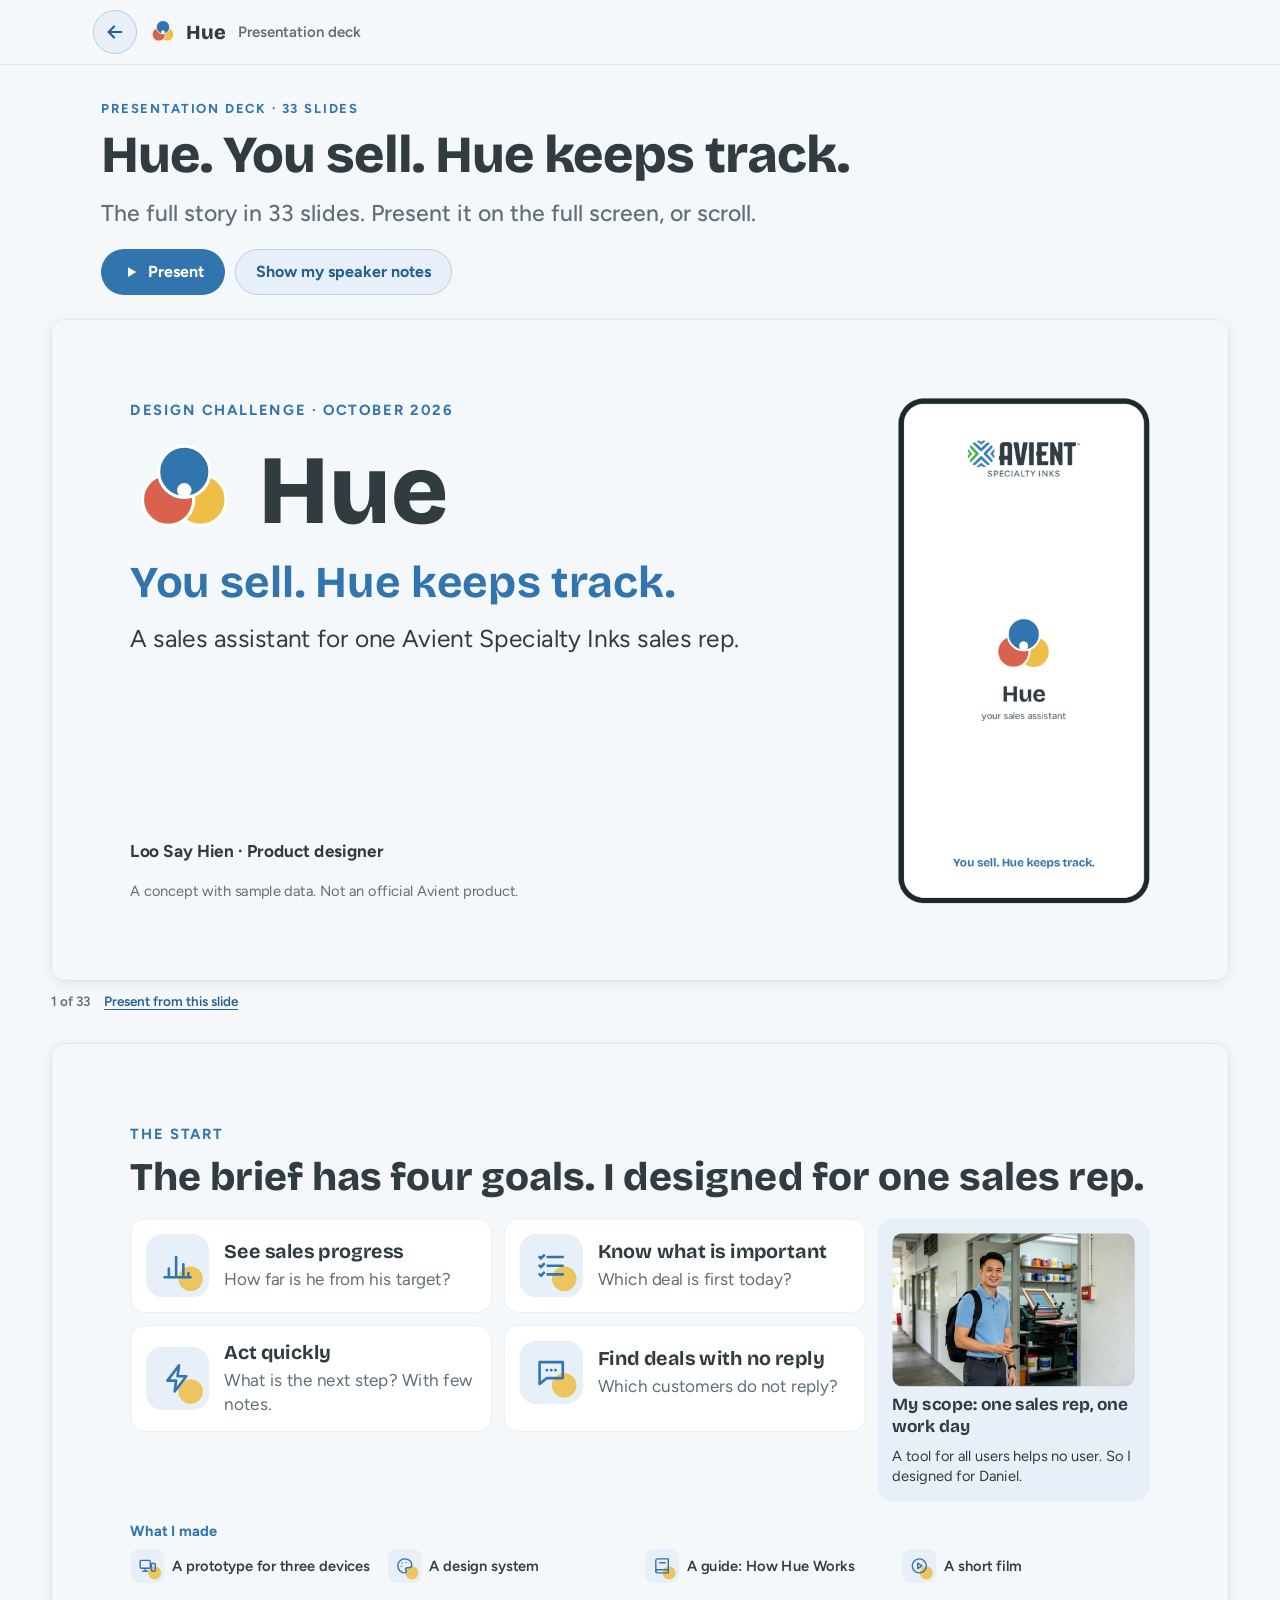
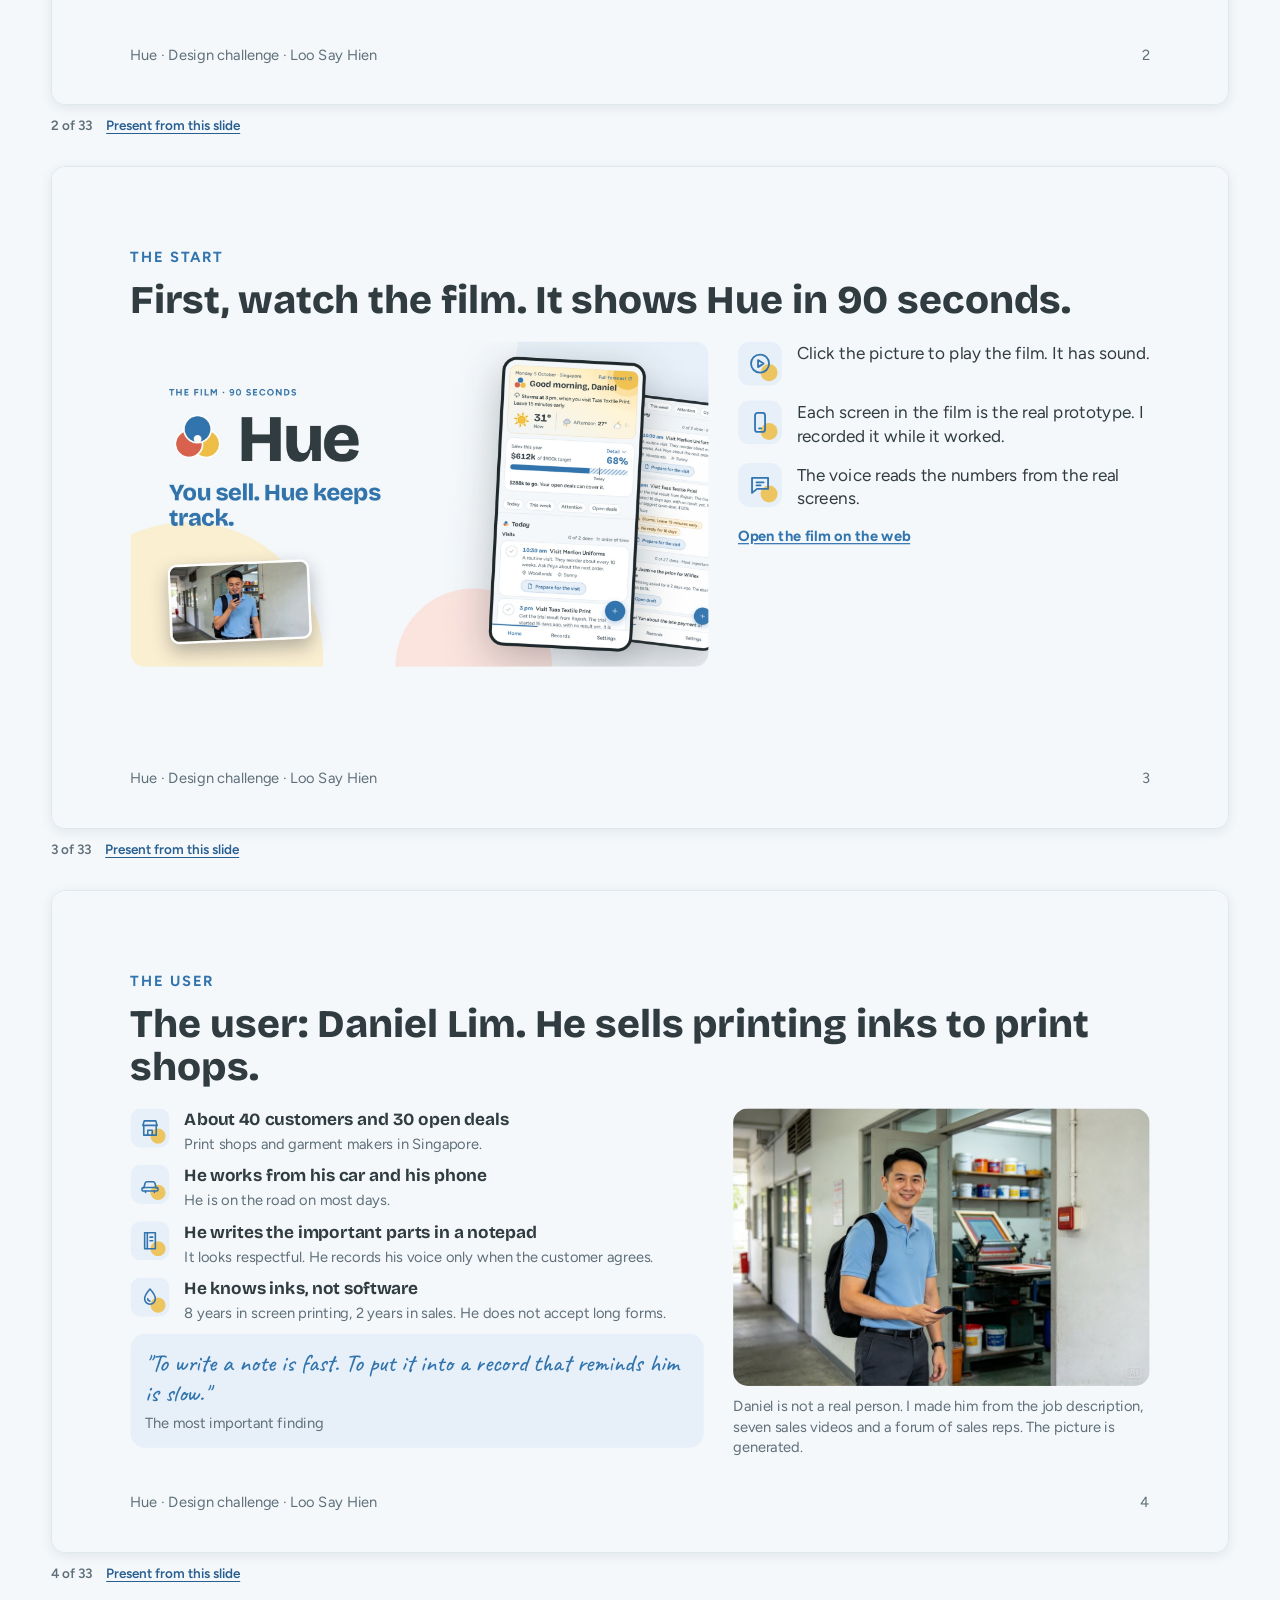
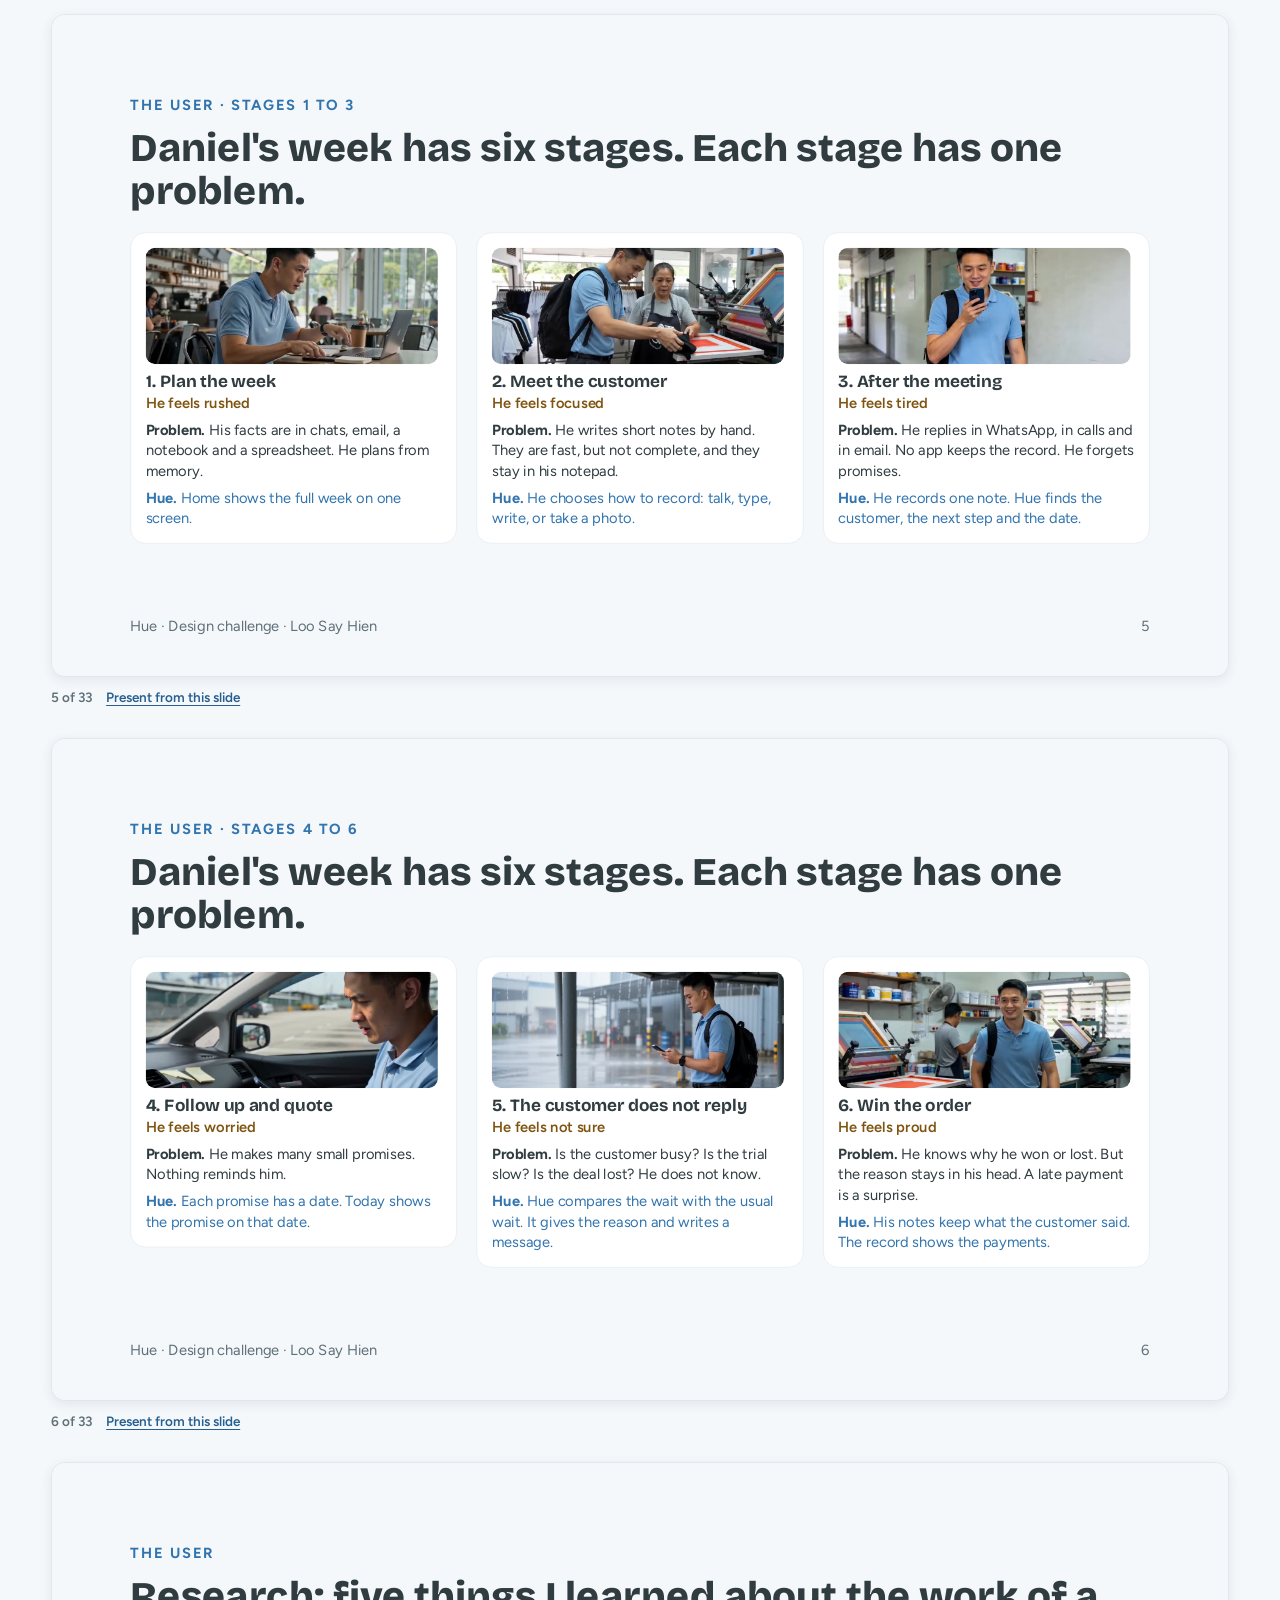
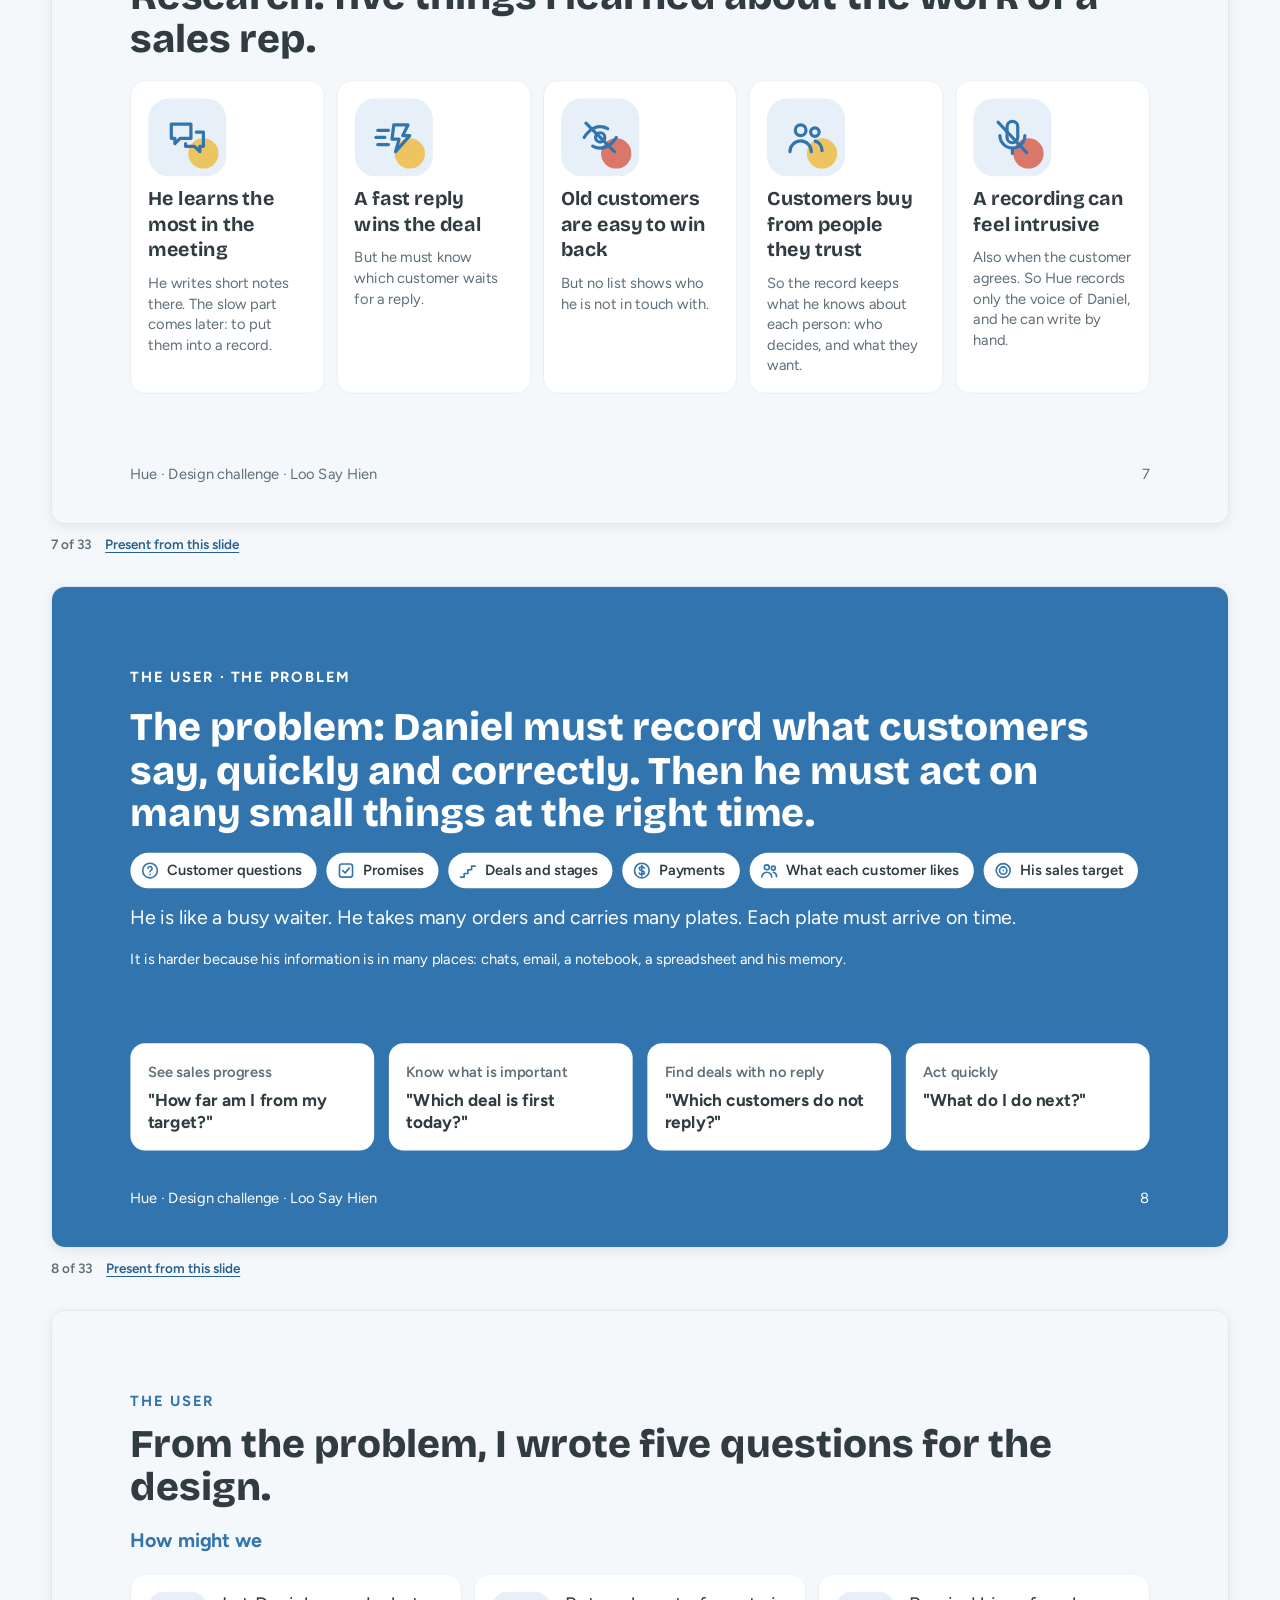
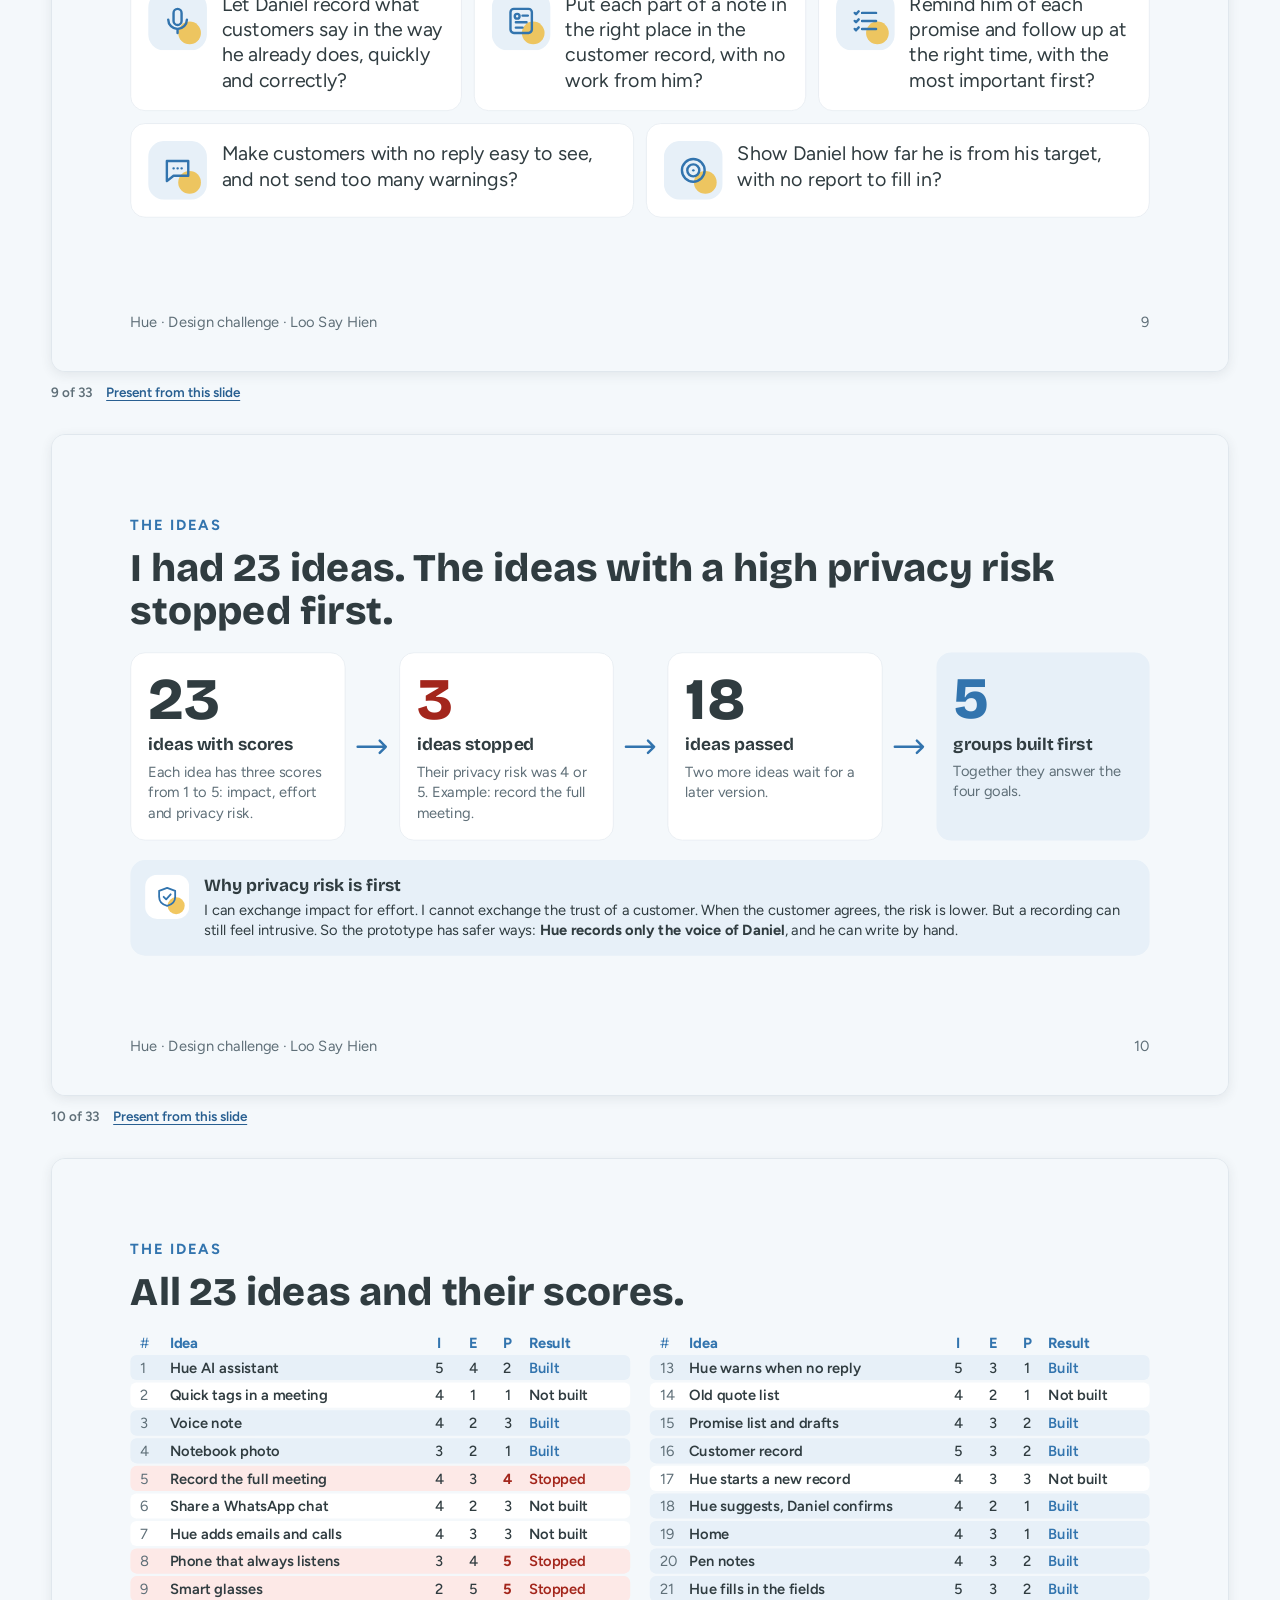
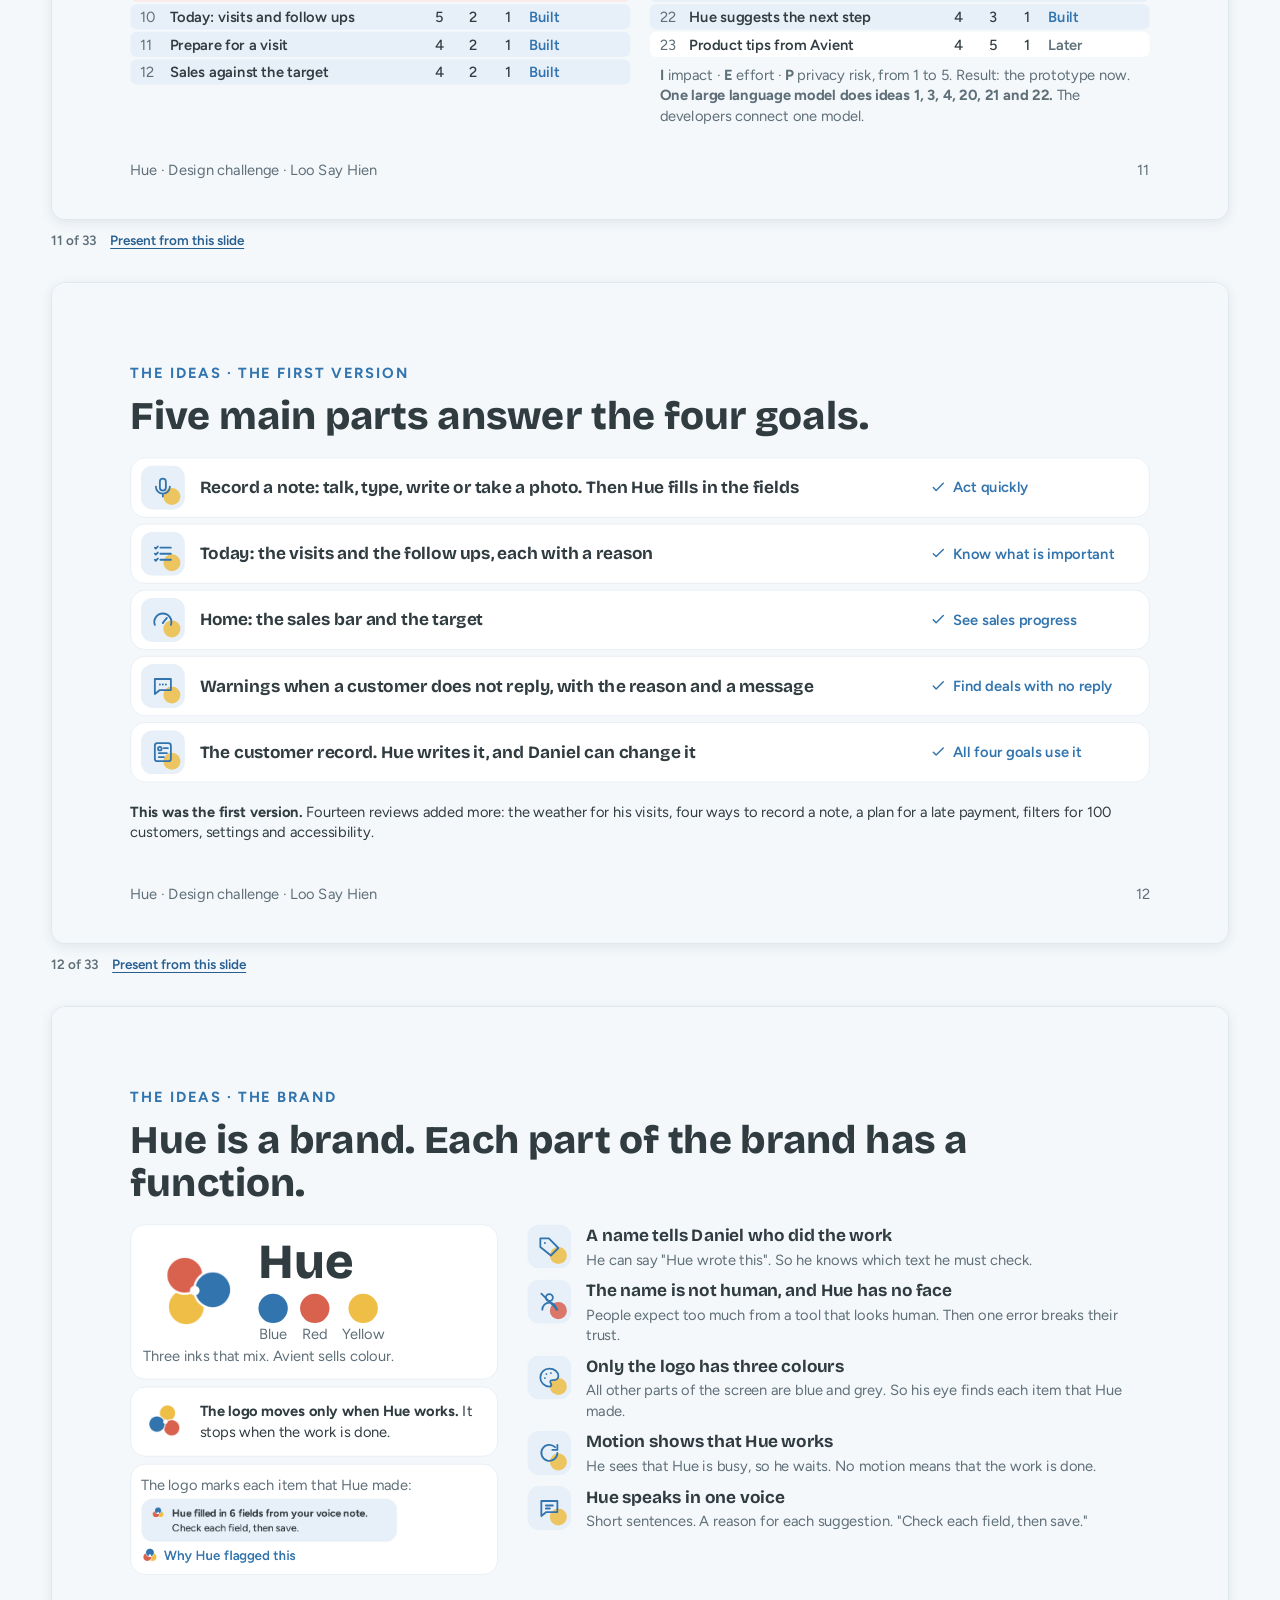
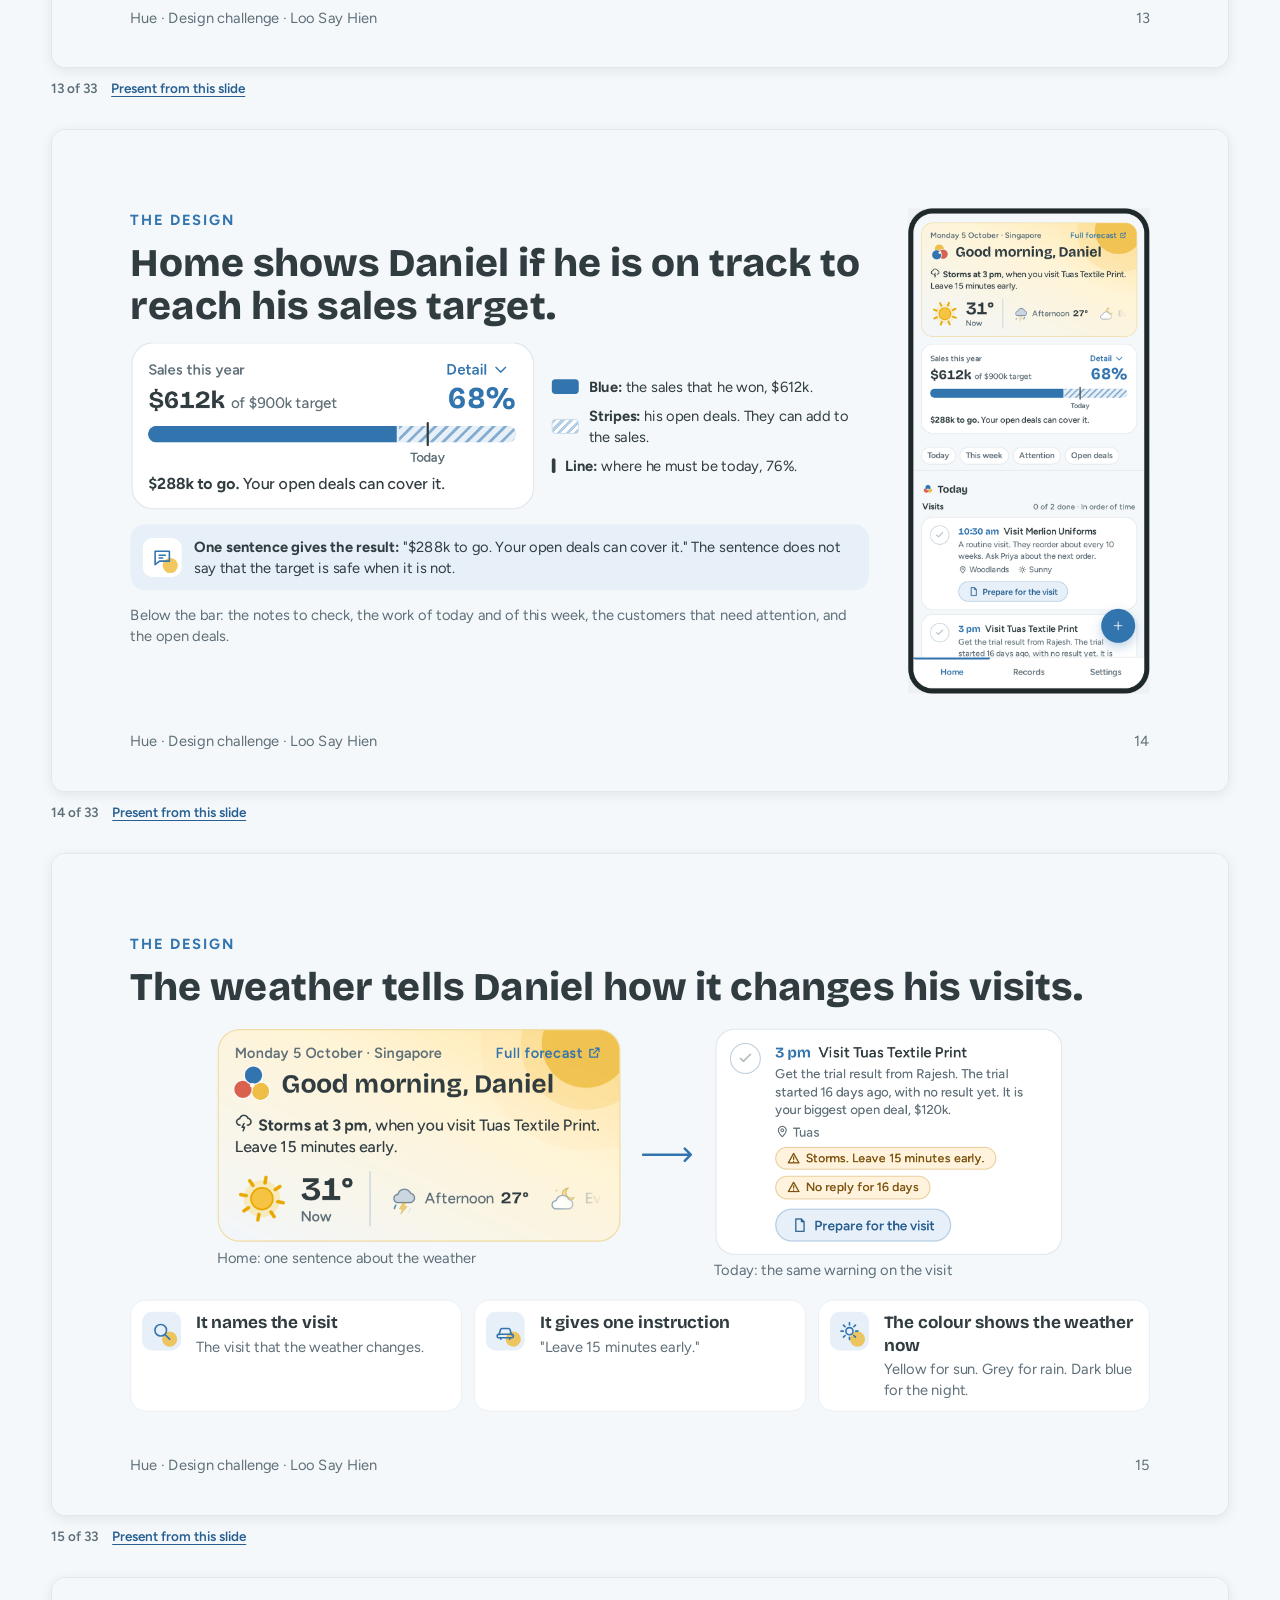
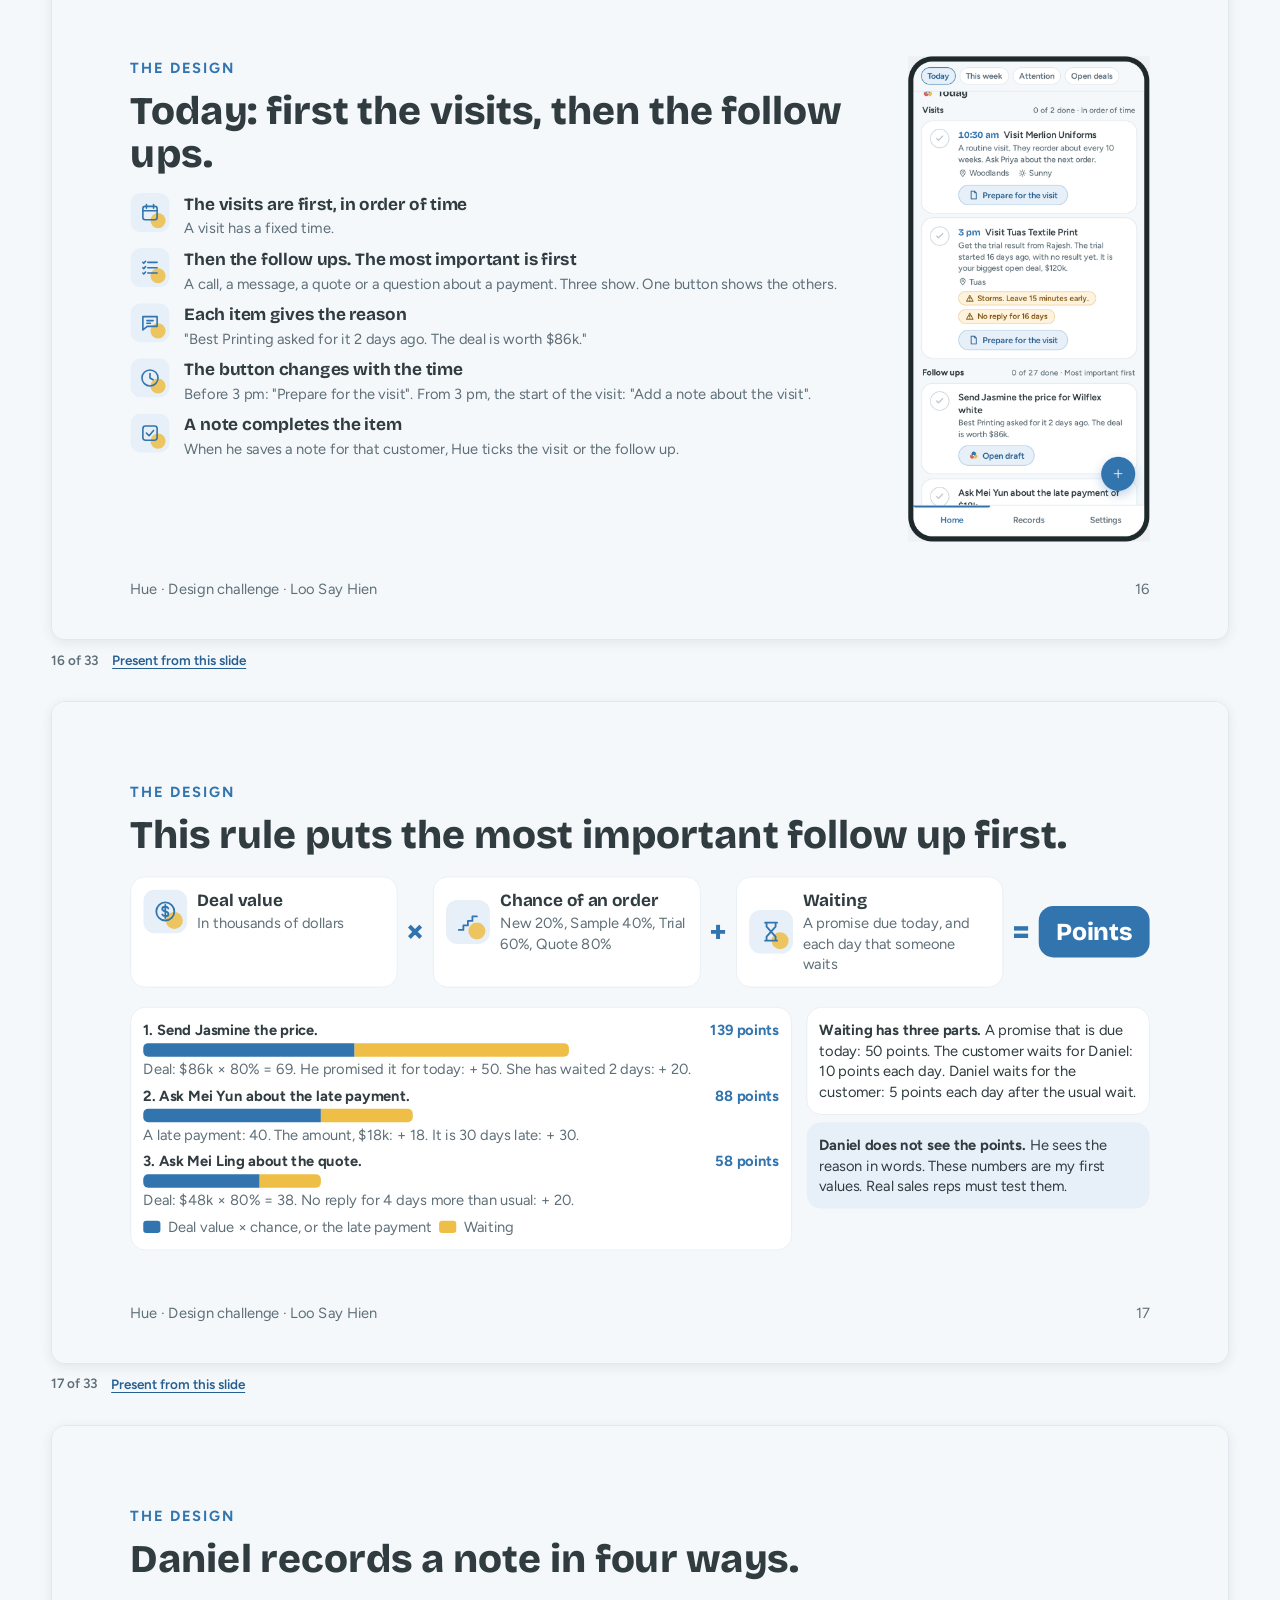
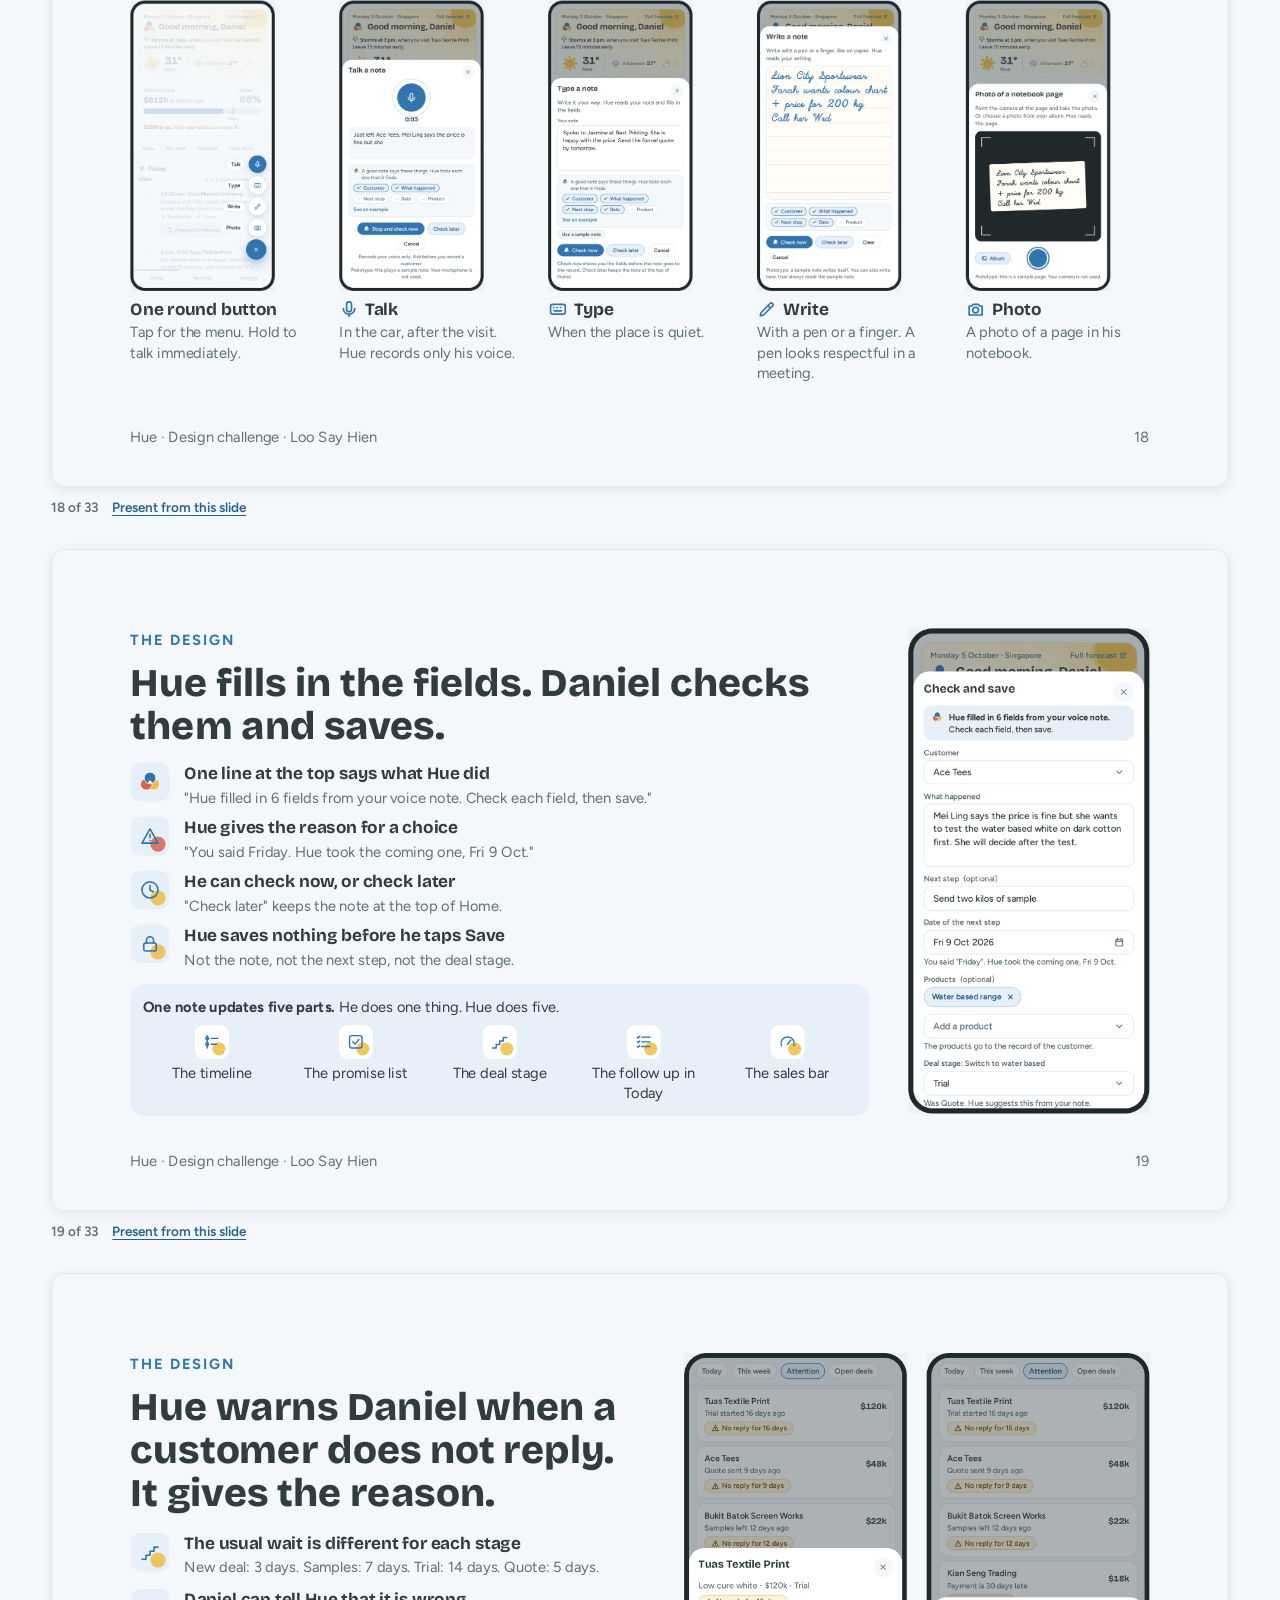
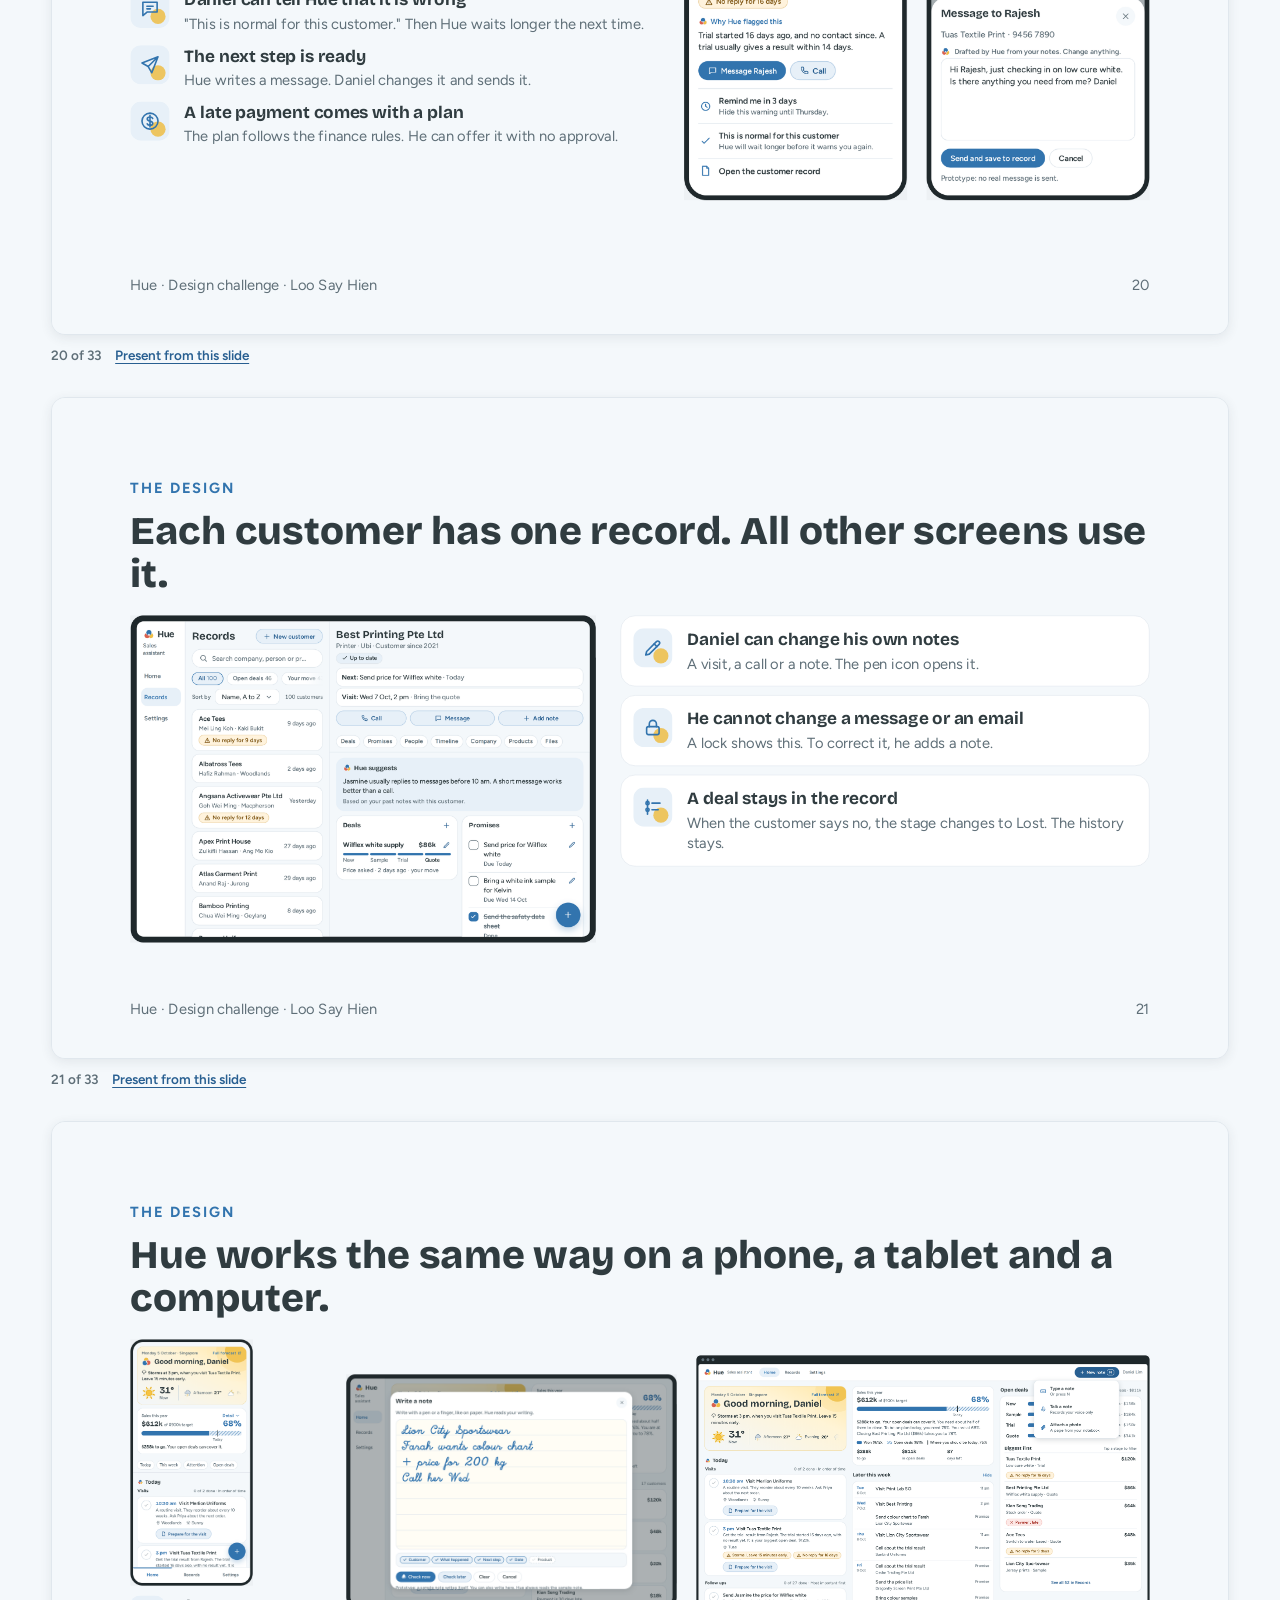
==== deck/index.html @ 54a124ef "Review of 6 October: link page, presentation deck with a full screen mode, design system Link page: " ====
<!doctype html>
<html lang="en">
<head>
<meta charset="utf-8">
<meta name="viewport" content="width=device-width,initial-scale=1">
<title>Hue · Presentation deck</title>
<meta name="description" content="The presentation deck of the Hue design challenge by Loo Say Hien: 33 slides, with a presentation mode and speaker notes.">
<meta name="robots" content="noindex">
<link rel="stylesheet" href="../assets/fonts/fonts.css">
<link rel="stylesheet" href="../assets/site.css">
<link rel="icon" href="data:image/svg+xml,%3Csvg xmlns='http://www.w3.org/2000/svg' viewBox='0 0 24 24'%3E%3Ccircle cx='15.6' cy='14.1' r='5.7' fill='%23EFBE46'/%3E%3Ccircle cx='8.4' cy='14.1' r='5.7' fill='%23D9624F'/%3E%3Ccircle cx='12' cy='7.9' r='5.7' fill='%233274AE'/%3E%3Ccircle cx='12' cy='12' r='1.6' fill='%23fff'/%3E%3C/svg%3E">
<style>

.dhead{padding-top:36px;padding-bottom:8px}.dhead h1{font-size:clamp(30px,5vw,52px);font-weight:800;margin:8px 0 12px}
.tools{display:flex;flex-wrap:wrap;gap:10px;margin-top:18px}
.tools button{cursor:pointer}.tools .btn svg{width:18px;height:18px;fill:currentColor}
.deck{max-width:1380px;margin:0 auto;padding:16px var(--pad) 0;display:grid;gap:28px}
.fr{scroll-margin-top:76px}
.box{position:relative;width:100%;aspect-ratio:16/9;overflow:hidden;border-radius:14px;box-shadow:var(--shadow-s);border:1px solid var(--ln);background:#F4F8FB}
.sl{position:absolute;left:0;top:0;width:1920px;height:1080px;overflow:hidden;transform-origin:0 0;transform:scale(var(--k,.5));font-weight:400}
.sl *{box-sizing:border-box;margin:0;padding:0}
.sl ul{padding-left:1.2em}.sl h1,.sl h2,.sl h3{font-weight:inherit;letter-spacing:0;text-wrap:initial}.sl a{color:inherit}.sl img,.sl svg,.sl video{display:block;max-width:none}
.sl [data-film]{cursor:pointer}
.num{font-size:13.5px;color:var(--sub);margin-top:8px;font-weight:600;display:flex;gap:14px;align-items:center}
.num .go{font:600 13.5px/1 var(--fb);color:var(--blue-d);background:none;border:0;cursor:pointer;text-decoration:underline;text-underline-offset:3px;padding:6px 0}
.note{display:none;background:var(--white);border:1px solid var(--ln);border-left:4px solid var(--hyel);border-radius:12px;padding:12px 16px;margin-top:8px;font-size:16px;max-width:90ch}
body.notes .note{display:block}
/* presentation mode */
body.show{overflow:hidden}
#show{position:fixed;inset:0;z-index:100;background:#000;display:flex;flex-direction:column;align-items:center;justify-content:center}
#show[hidden]{display:none}
.stage{position:relative;flex:1;width:100%;min-height:0}
.stage .sl{left:50%;top:50%;transform:translate(-50%,-50%) scale(var(--k,.5));transform-origin:50% 50%;box-shadow:0 0 0 1px #111}
.stage .sl.in{animation:turn .28s ease-out}
@keyframes turn{from{opacity:0;transform:translate(calc(-50% + var(--dx,24px)),-50%) scale(var(--k,.5))}to{opacity:1}}
.pnote{width:100%;max-height:26vh;overflow:auto;background:#12171A;color:#EEF3F6;border-top:1px solid #2A3238;padding:14px clamp(16px,5vw,72px) 76px;font:500 clamp(16px,1.5vw,21px)/1.55 var(--fb)}
.pnote[hidden]{display:none}
.ctl{position:absolute;left:50%;bottom:14px;transform:translateX(-50%);display:flex;align-items:center;gap:4px;background:rgba(24,30,34,.86);border:1px solid rgba(255,255,255,.16);border-radius:99px;padding:6px 8px;color:#fff;transition:opacity .25s;backdrop-filter:blur(8px)}
#show.idle .ctl{opacity:0}
#show.idle{cursor:none}
.ctl button{width:44px;height:44px;border-radius:50%;border:0;background:none;color:#fff;display:grid;place-items:center;cursor:pointer}
.ctl button:hover,.ctl button:focus-visible{background:rgba(255,255,255,.16)}
.ctl button:focus-visible{outline:2px solid #fff;outline-offset:1px}
.ctl button[disabled]{opacity:.35;cursor:default}
.ctl button[aria-pressed=true]{background:rgba(255,255,255,.22)}
.ctl svg{width:24px;height:24px;fill:none;stroke:currentColor;stroke-width:2.2;stroke-linecap:round;stroke-linejoin:round}
#bsnd[aria-pressed=true] .off,#bsnd[aria-pressed=false] .on{display:none}
#count{font:700 15px/1 var(--fb);min-width:64px;text-align:center;font-variant-numeric:tabular-nums}
.ctl i{width:1px;height:24px;background:rgba(255,255,255,.22);margin:0 6px}
@media(max-width:560px){.ctl{gap:0;padding:4px}.ctl button{width:40px;height:40px}.ctl i{margin:0 2px}#count{min-width:54px;font-size:14px}}
@media print{.fr{break-inside:avoid}.dhead .tools,.num .go,#show{display:none}}

</style>
</head>
<body>
<a class="skip" href="#main">Go to the content</a>
<header class="bar"><div class="in"><a class="back" href="../links/" aria-label="Back to all links"><svg viewBox="0 0 24 24" aria-hidden="true"><path d="M19 12H5M11 6l-6 6 6 6"/></svg></a><a class="brand" href="../links/" aria-label="Hue, all links"><svg viewBox="0 0 24 24" aria-hidden="true"><circle cx="15.6" cy="14.1" r="5.7" fill="#EFBE46" stroke="#fff" stroke-width=".7"/><circle cx="8.4" cy="14.1" r="5.7" fill="#D9624F" stroke="#fff" stroke-width=".7"/><circle cx="12" cy="7.9" r="5.7" fill="#3274AE" stroke="#fff" stroke-width=".7"/><circle cx="12" cy="12" r="1.6" fill="#fff"/></svg>Hue</a><span class="name">Presentation deck</span></div></header>
<main id="main">
<div class="wrap dhead"><p class="eyebrow">Presentation deck · 33 slides</p><h1>Hue. You sell. Hue keeps track.</h1><p class="lede">The full story in 33 slides. Present it on the full screen, or scroll.</p><p class="tools"><button class="btn p" id="present"><svg viewBox="0 0 24 24" aria-hidden="true"><path d="M8 5.5v13l11-6.500z"/></svg>Present</button><button class="btn s" id="notes" aria-pressed="false">Show my speaker notes</button></p></div>
<div class="deck"><article class="fr" id="cover"><div class="box"><section class="sl" id="s-cover" aria-label="Slide 1" data-transition="fade" style="background:#F4F8FB;color:#303C40;font-family:'Figtree', Arial, sans-serif;padding:128px;display:flex;flex-direction:row;gap:96px;align-items:flex-start">
<div style="flex:1;height:824px;display:flex;flex-direction:column;gap:24px">
<p style="font-size:24px;font-weight:700;letter-spacing:3px;text-transform:uppercase;color:#3274AE">Design challenge · October 2026</p>
<div style="display:flex;flex-direction:row;gap:32px;align-items:center">
<img src="../assets/deck/mark.svg" alt="The Hue logo: three ink discs in blue, red and yellow" style="width:176px;height:176px;object-fit:contain">
<h1 style="font-family:'Bricolage Grotesque', Arial, sans-serif;font-size:160px;font-weight:800;line-height:1.1;color:#303C40">Hue</h1>
</div>
<p style="font-family:'Bricolage Grotesque', Arial, sans-serif;font-size:72px;font-weight:700;line-height:1.1;color:#3274AE">You sell. Hue keeps track.</p>
<p style="font-size:40px;line-height:1.3;color:#303C40">A sales assistant for one Avient Specialty Inks sales rep.</p>
<div style="flex:1"></div>
<p style="font-size:28px;font-weight:700;color:#303C40">Loo Say Hien · Product designer</p>
<p style="font-size:24px;color:#5F6F78">A concept with sample data. Not an official Avient product.</p>
</div>
<img src="../assets/deck/phone-splash.png" alt="The first screen of Hue on a phone, with the Avient Specialty Inks logo and the words You sell. Hue keeps track." style="width:410px;height:824px;object-fit:contain">

</section></div><p class="num"><span>1 of 33</span><button class="go" data-i="0">Present from this slide</button></p><p class="note"><b>Notes.</b> Hello, I am Say Hien. This is Hue. It is a sales assistant for one sales rep at Avient Specialty Inks. I designed it for this challenge. First, you see a short film of the result. Then I show the user, the ideas and the design. At the end, you can try it on your phone. It uses sample data. It is not an official Avient product.</p></article>
<article class="fr" id="brief"><div class="box"><section class="sl" id="s-brief" aria-label="Slide 2" data-transition="fade" style="background:#F4F8FB;color:#303C40;font-family:'Figtree', Arial, sans-serif;padding:128px 128px 160px;display:flex;flex-direction:column;gap:32px">
<div style="display:flex;flex-direction:column;gap:16px">
<p style="font-size:24px;font-weight:700;letter-spacing:3px;text-transform:uppercase;color:#3274AE">The start</p>
<h2 style="font-family:'Bricolage Grotesque', Arial, sans-serif;font-size:64px;font-weight:800;line-height:1.1;color:#303C40">The brief has four goals. I designed for one sales rep.</h2>
</div>
<div style="display:flex;flex-direction:row;gap:20px;align-items:stretch">
<div style="flex:1;display:flex;flex-direction:column;gap:20px">
<div style="display:flex;flex-direction:row;gap:20px">
<div style="flex:1;display:flex;flex-direction:column;gap:0px;background:#FFFFFF;border:1px solid #E0E7ED;border-radius:24px;padding:24px">
<div style="display:flex;flex-direction:row;gap:24px;align-items:center">
<div style="flex:none"><svg width="104" height="104" viewBox="0 0 104 104" fill="none"><g transform="scale(2.3636)"><rect width="44" height="44" rx="12" fill="#E7F0F8"/><circle cx="31" cy="31" r="8.5" fill="#EFBE46" opacity=".85"/><g transform="translate(10 10)" stroke="#3274AE" stroke-width="1.8" stroke-linecap="round" stroke-linejoin="round"><path d="M3 20h18M6 20v-6M11 20V6M16 20v-9"/><path d="M19.5 20v-3"/></g></g></svg></div>
<div style="flex:1;display:flex;flex-direction:column;gap:4px">
<h3 style="font-family:'Bricolage Grotesque', Arial, sans-serif;font-size:32px;font-weight:700;line-height:1.3;color:#303C40">See sales progress</h3>
<p style="font-size:28px;line-height:1.4;color:#5F6F78">How far is he from his target?</p>
</div>
</div>
</div>
<div style="flex:1;display:flex;flex-direction:column;gap:0px;background:#FFFFFF;border:1px solid #E0E7ED;border-radius:24px;padding:24px">
<div style="display:flex;flex-direction:row;gap:24px;align-items:center">
<div style="flex:none"><svg width="104" height="104" viewBox="0 0 104 104" fill="none"><g transform="scale(2.3636)"><rect width="44" height="44" rx="12" fill="#E7F0F8"/><circle cx="31" cy="31" r="8.5" fill="#EFBE46" opacity=".85"/><g transform="translate(10 10)" stroke="#3274AE" stroke-width="1.8" stroke-linecap="round" stroke-linejoin="round"><path d="M9.5 6h10.5M9.5 12h10.5M9.5 18h10.5"/><path d="M4 6l1 1 2-2.2M4 12l1 1 2-2.2M4 18l1 1 2-2.2"/></g></g></svg></div>
<div style="flex:1;display:flex;flex-direction:column;gap:4px">
<h3 style="font-family:'Bricolage Grotesque', Arial, sans-serif;font-size:32px;font-weight:700;line-height:1.3;color:#303C40">Know what is important</h3>
<p style="font-size:28px;line-height:1.4;color:#5F6F78">Which deal is first today?</p>
</div>
</div>
</div>
</div>
<div style="display:flex;flex-direction:row;gap:20px">
<div style="flex:1;display:flex;flex-direction:column;gap:0px;background:#FFFFFF;border:1px solid #E0E7ED;border-radius:24px;padding:24px">
<div style="display:flex;flex-direction:row;gap:24px;align-items:center">
<div style="flex:none"><svg width="104" height="104" viewBox="0 0 104 104" fill="none"><g transform="scale(2.3636)"><rect width="44" height="44" rx="12" fill="#E7F0F8"/><circle cx="31" cy="31" r="8.5" fill="#EFBE46" opacity=".85"/><g transform="translate(10 10)" stroke="#3274AE" stroke-width="1.8" stroke-linecap="round" stroke-linejoin="round"><path d="M13 3L5 13.5h6L10 21l8-10.5h-6z"/></g></g></svg></div>
<div style="flex:1;display:flex;flex-direction:column;gap:4px">
<h3 style="font-family:'Bricolage Grotesque', Arial, sans-serif;font-size:32px;font-weight:700;line-height:1.3;color:#303C40">Act quickly</h3>
<p style="font-size:28px;line-height:1.4;color:#5F6F78">What is the next step? With few notes.</p>
</div>
</div>
</div>
<div style="flex:1;display:flex;flex-direction:column;gap:0px;background:#FFFFFF;border:1px solid #E0E7ED;border-radius:24px;padding:24px">
<div style="display:flex;flex-direction:row;gap:24px;align-items:center">
<div style="flex:none"><svg width="104" height="104" viewBox="0 0 104 104" fill="none"><g transform="scale(2.3636)"><rect width="44" height="44" rx="12" fill="#E7F0F8"/><circle cx="31" cy="31" r="8.5" fill="#EFBE46" opacity=".85"/><g transform="translate(10 10)" stroke="#3274AE" stroke-width="1.8" stroke-linecap="round" stroke-linejoin="round"><path d="M4 5h16v11H9l-5 4z"/><path d="M9 10.5h.1M12 10.5h.1M15 10.5h.1"/></g></g></svg></div>
<div style="flex:1;display:flex;flex-direction:column;gap:4px">
<h3 style="font-family:'Bricolage Grotesque', Arial, sans-serif;font-size:32px;font-weight:700;line-height:1.3;color:#303C40">Find deals with no reply</h3>
<p style="font-size:28px;line-height:1.4;color:#5F6F78">Which customers do not reply?</p>
</div>
</div>
</div>
</div>
</div>
<div style="width:444px;display:flex;flex-direction:column;gap:12px;background:#E7F0F8;border-radius:24px;padding:24px">
<img src="../assets/deck/daniel.jpg" alt="Daniel Lim, the user that I made" style="width:396px;height:250px;object-fit:cover;border-radius:16px">
<h3 style="font-family:'Bricolage Grotesque', Arial, sans-serif;font-size:28px;font-weight:700;line-height:1.3;color:#303C40">My scope: one sales rep, one work day</h3>
<p style="font-size:24px;line-height:1.4;color:#303C40">A tool for all users helps no user. So I designed for Daniel.</p>
</div>
</div>
<div style="display:flex;flex-direction:column;gap:12px">
<p style="font-size:24px;line-height:1.4;color:#3274AE;font-weight:700">What I made</p>
<div style="display:flex;flex-direction:row;gap:16px">
<div style="flex:1;display:flex;flex-direction:row;gap:12px;align-items:center">
<div style="flex:none"><svg width="56" height="56" viewBox="0 0 56 56" fill="none"><g transform="scale(1.2727)"><rect width="44" height="44" rx="12" fill="#E7F0F8"/><circle cx="31" cy="31" r="8.5" fill="#EFBE46" opacity=".85"/><g transform="translate(10 10)" stroke="#3274AE" stroke-width="1.8" stroke-linecap="round" stroke-linejoin="round"><rect x="2.5" y="5" width="13" height="10" rx="1.5"/><path d="M6 19h6M9 15v4"/><rect x="17" y="9" width="5" height="10" rx="1.2"/></g></g></svg></div>
<p style="font-size:24px;line-height:1.4;color:#303C40;font-weight:600">A prototype for three devices</p>
</div>
<div style="flex:1;display:flex;flex-direction:row;gap:12px;align-items:center">
<div style="flex:none"><svg width="56" height="56" viewBox="0 0 56 56" fill="none"><g transform="scale(1.2727)"><rect width="44" height="44" rx="12" fill="#E7F0F8"/><circle cx="31" cy="31" r="8.5" fill="#EFBE46" opacity=".85"/><g transform="translate(10 10)" stroke="#3274AE" stroke-width="1.8" stroke-linecap="round" stroke-linejoin="round"><path d="M12 3a9 9 0 1 0 0 18c1.2 0 2-.9 2-2 0-.6-.300-1-.6-1.4-.300-.4-.5-.8-.5-1.3 0-1 .9-1.8 2-1.8H17a4 4 0 0 0 4-4c0-4.1-4-7.5-9-7.5z"/><path d="M7.5 12.5h.1M9 8.5h.1M13.5 7.5h.1"/></g></g></svg></div>
<p style="font-size:24px;line-height:1.4;color:#303C40;font-weight:600">A design system</p>
</div>
<div style="flex:1;display:flex;flex-direction:row;gap:12px;align-items:center">
<div style="flex:none"><svg width="56" height="56" viewBox="0 0 56 56" fill="none"><g transform="scale(1.2727)"><rect width="44" height="44" rx="12" fill="#E7F0F8"/><circle cx="31" cy="31" r="8.5" fill="#EFBE46" opacity=".85"/><g transform="translate(10 10)" stroke="#3274AE" stroke-width="1.8" stroke-linecap="round" stroke-linejoin="round"><path d="M4 19.5A2.5 2.5 0 0 1 6.5 17H20V3H6.5A2.5 2.5 0 0 0 4 5.5z"/><path d="M4 19.5A2.5 2.5 0 0 0 6.5 21H20v-4M9 8h7"/></g></g></svg></div>
<p style="font-size:24px;line-height:1.4;color:#303C40;font-weight:600">A guide: How Hue Works</p>
</div>
<div style="flex:1;display:flex;flex-direction:row;gap:12px;align-items:center">
<div style="flex:none"><svg width="56" height="56" viewBox="0 0 56 56" fill="none"><g transform="scale(1.2727)"><rect width="44" height="44" rx="12" fill="#E7F0F8"/><circle cx="31" cy="31" r="8.5" fill="#EFBE46" opacity=".85"/><g transform="translate(10 10)" stroke="#3274AE" stroke-width="1.8" stroke-linecap="round" stroke-linejoin="round"><circle cx="12" cy="12" r="9"/><path d="M10 8.5l5.5 3.5-5.5 3.5z"/></g></g></svg></div>
<p style="font-size:24px;line-height:1.4;color:#303C40;font-weight:600">A short film</p>
</div>
</div>
</div>
<div style="position:absolute;left:128px;right:128px;bottom:64px;display:flex;flex-direction:row;justify-content:space-between">
<p style="font-size:24px;color:#5F6F78">Hue · Design challenge · Loo Say Hien</p>
<p style="font-size:24px;color:#5F6F78">2</p>
</div>

</section></div><p class="num"><span>2 of 33</span><button class="go" data-i="1">Present from this slide</button></p><p class="note"><b>Notes.</b> The brief has four goals. See sales progress. Know what is important. Act quickly. Find deals with no reply. The brief calls them stalled deals. I designed for one sales rep on one work day. A tool for all users helps no user. I made a prototype for three devices, a design system, a guide and a short film.</p></article>
<article class="fr" id="film"><div class="box"><section class="sl" id="s-film" aria-label="Slide 3" data-transition="fade" style="background:#F4F8FB;color:#303C40;font-family:'Figtree', Arial, sans-serif;padding:128px 128px 160px;display:flex;flex-direction:column;gap:32px">
<div style="display:flex;flex-direction:column;gap:16px">
<p style="font-size:24px;font-weight:700;letter-spacing:3px;text-transform:uppercase;color:#3274AE">The start</p>
<h2 style="font-family:'Bricolage Grotesque', Arial, sans-serif;font-size:64px;font-weight:800;line-height:1.1;color:#303C40">First, watch the film. It shows Hue in 90 seconds.</h2>
</div>
<div style="display:flex;flex-direction:row;gap:48px;align-items:flex-start">
<img src="../assets/deck/hue-film-still.jpg" data-film="../assets/media/hue-film.mp4" alt="The film. The picture shows the name Hue, the words You sell. Hue keeps track, and a phone with the full Home screen." style="width:944px;height:531px;object-fit:cover;border-radius:24px">
<div style="flex:1;display:flex;flex-direction:column;gap:24px">
<div style="display:flex;flex-direction:row;gap:24px;align-items:flex-start">
<div style="flex:none"><svg width="72" height="72" viewBox="0 0 72 72" fill="none"><g transform="scale(1.6364)"><rect width="44" height="44" rx="12" fill="#E7F0F8"/><circle cx="31" cy="31" r="8.5" fill="#EFBE46" opacity=".85"/><g transform="translate(10 10)" stroke="#3274AE" stroke-width="1.8" stroke-linecap="round" stroke-linejoin="round"><circle cx="12" cy="12" r="9"/><path d="M10 8.5l5.5 3.5-5.5 3.5z"/></g></g></svg></div>
<p style="font-size:28px;line-height:1.4;color:#303C40;flex:1">Click the picture to play the film. It has sound.</p>
</div>
<div style="display:flex;flex-direction:row;gap:24px;align-items:flex-start">
<div style="flex:none"><svg width="72" height="72" viewBox="0 0 72 72" fill="none"><g transform="scale(1.6364)"><rect width="44" height="44" rx="12" fill="#E7F0F8"/><circle cx="31" cy="31" r="8.5" fill="#EFBE46" opacity=".85"/><g transform="translate(10 10)" stroke="#3274AE" stroke-width="1.8" stroke-linecap="round" stroke-linejoin="round"><rect x="7" y="2.5" width="10" height="19" rx="2.5"/><path d="M11 18h2"/></g></g></svg></div>
<p style="font-size:28px;line-height:1.4;color:#303C40;flex:1">Each screen in the film is the real prototype. I recorded it while it worked.</p>
</div>
<div style="display:flex;flex-direction:row;gap:24px;align-items:flex-start">
<div style="flex:none"><svg width="72" height="72" viewBox="0 0 72 72" fill="none"><g transform="scale(1.6364)"><rect width="44" height="44" rx="12" fill="#E7F0F8"/><circle cx="31" cy="31" r="8.5" fill="#EFBE46" opacity=".85"/><g transform="translate(10 10)" stroke="#3274AE" stroke-width="1.8" stroke-linecap="round" stroke-linejoin="round"><path d="M4 5h16v11H9l-5 4z"/><path d="M8.5 9.5h7M8.5 12.5h4"/></g></g></svg></div>
<p style="font-size:28px;line-height:1.4;color:#303C40;flex:1">The voice reads the numbers from the real screens.</p>
</div>
<p style="font-size:24px;font-weight:700;line-height:1.4;color:#3274AE"><a href="https://sayhien.github.io/avient-sales-rep-tool/assets/media/hue-film.mp4">Open the film on the web</a></p>
</div>
</div>
<div style="position:absolute;left:128px;right:128px;bottom:64px;display:flex;flex-direction:row;justify-content:space-between">
<p style="font-size:24px;color:#5F6F78">Hue · Design challenge · Loo Say Hien</p>
<p style="font-size:24px;color:#5F6F78">3</p>
</div>

</section></div><p class="num"><span>3 of 33</span><button class="go" data-i="2">Present from this slide</button></p><p class="note"><b>Notes.</b> First, watch the film. It shows the result in 90 seconds. Click the picture to play the film. It has sound. Do not talk while it plays. Each screen in the film is the real prototype. If the film does not play, open the link, or play the film file from the computer.</p></article>
<article class="fr" id="daniel"><div class="box"><section class="sl" id="s-daniel" aria-label="Slide 4" data-transition="fade" style="background:#F4F8FB;color:#303C40;font-family:'Figtree', Arial, sans-serif;padding:128px 128px 160px;display:flex;flex-direction:column;gap:32px">
<div style="display:flex;flex-direction:column;gap:16px">
<p style="font-size:24px;font-weight:700;letter-spacing:3px;text-transform:uppercase;color:#3274AE">The user</p>
<h2 style="font-family:'Bricolage Grotesque', Arial, sans-serif;font-size:64px;font-weight:800;line-height:1.1;color:#303C40">The user: Daniel Lim. He sells printing inks to print shops.</h2>
</div>
<div style="display:flex;flex-direction:row;gap:48px;align-items:flex-start">
<div style="flex:1;display:flex;flex-direction:column;gap:18px">
<div style="display:flex;flex-direction:row;gap:24px;align-items:flex-start">
<div style="flex:none"><svg width="64" height="64" viewBox="0 0 64 64" fill="none"><g transform="scale(1.4545)"><rect width="44" height="44" rx="12" fill="#E7F0F8"/><circle cx="31" cy="31" r="8.5" fill="#EFBE46" opacity=".85"/><g transform="translate(10 10)" stroke="#3274AE" stroke-width="1.8" stroke-linecap="round" stroke-linejoin="round"><path d="M4 9l1.5-5h13L20 9M5 9v11h14V9M4 9h16M9.5 20v-5.5h5V20"/></g></g></svg></div>
<div style="flex:1;display:flex;flex-direction:column;gap:4px">
<h3 style="font-family:'Bricolage Grotesque', Arial, sans-serif;font-size:28px;font-weight:700;line-height:1.3;color:#303C40">About 40 customers and 30 open deals</h3>
<p style="font-size:24px;line-height:1.4;color:#5F6F78">Print shops and garment makers in Singapore.</p>
</div>
</div>
<div style="display:flex;flex-direction:row;gap:24px;align-items:flex-start">
<div style="flex:none"><svg width="64" height="64" viewBox="0 0 64 64" fill="none"><g transform="scale(1.4545)"><rect width="44" height="44" rx="12" fill="#E7F0F8"/><circle cx="31" cy="31" r="8.5" fill="#EFBE46" opacity=".85"/><g transform="translate(10 10)" stroke="#3274AE" stroke-width="1.8" stroke-linecap="round" stroke-linejoin="round"><path d="M5 16l1.5-5.3A2.3 2.3 0 0 1 8.7 9h6.6a2.3 2.3 0 0 1 2.2 1.7L19 16"/><rect x="3" y="15.5" width="18" height="4" rx="1.5"/><path d="M7 19.5V21M17 19.5V21"/></g></g></svg></div>
<div style="flex:1;display:flex;flex-direction:column;gap:4px">
<h3 style="font-family:'Bricolage Grotesque', Arial, sans-serif;font-size:28px;font-weight:700;line-height:1.3;color:#303C40">He works from his car and his phone</h3>
<p style="font-size:24px;line-height:1.4;color:#5F6F78">He is on the road on most days.</p>
</div>
</div>
<div style="display:flex;flex-direction:row;gap:24px;align-items:flex-start">
<div style="flex:none"><svg width="64" height="64" viewBox="0 0 64 64" fill="none"><g transform="scale(1.4545)"><rect width="44" height="44" rx="12" fill="#E7F0F8"/><circle cx="31" cy="31" r="8.5" fill="#EFBE46" opacity=".85"/><g transform="translate(10 10)" stroke="#3274AE" stroke-width="1.8" stroke-linecap="round" stroke-linejoin="round"><path d="M6 3h12v18H6z"/><path d="M9 3v18M12 8h3M12 12h3"/></g></g></svg></div>
<div style="flex:1;display:flex;flex-direction:column;gap:4px">
<h3 style="font-family:'Bricolage Grotesque', Arial, sans-serif;font-size:28px;font-weight:700;line-height:1.3;color:#303C40">He writes the important parts in a notepad</h3>
<p style="font-size:24px;line-height:1.4;color:#5F6F78">It looks respectful. He records his voice only when the customer agrees.</p>
</div>
</div>
<div style="display:flex;flex-direction:row;gap:24px;align-items:flex-start">
<div style="flex:none"><svg width="64" height="64" viewBox="0 0 64 64" fill="none"><g transform="scale(1.4545)"><rect width="44" height="44" rx="12" fill="#E7F0F8"/><circle cx="31" cy="31" r="8.5" fill="#EFBE46" opacity=".85"/><g transform="translate(10 10)" stroke="#3274AE" stroke-width="1.8" stroke-linecap="round" stroke-linejoin="round"><path d="M12 3s6 6.6 6 11a6 6 0 0 1-12 0c0-4.4 6-11 6-11z"/><path d="M9.5 14a2.5 2.5 0 0 0 2.5 2.5"/></g></g></svg></div>
<div style="flex:1;display:flex;flex-direction:column;gap:4px">
<h3 style="font-family:'Bricolage Grotesque', Arial, sans-serif;font-size:28px;font-weight:700;line-height:1.3;color:#303C40">He knows inks, not software</h3>
<p style="font-size:24px;line-height:1.4;color:#5F6F78">8 years in screen printing, 2 years in sales. He does not accept long forms.</p>
</div>
</div>
<div style="display:flex;flex-direction:column;gap:8px;background:#E7F0F8;border-radius:24px;padding:24px">
<p style="font-family:'Caveat', 'Brush Script MT', cursive;font-size:40px;font-weight:500;line-height:1.2;color:#3274AE">"To write a note is fast. To put it into a record that reminds him is slow."</p>
<p style="font-size:24px;line-height:1.4;color:#5F6F78">The most important finding</p>
</div>
</div>
<div style="width:680px;display:flex;flex-direction:column;gap:16px">
<img src="../assets/deck/daniel.jpg" alt="Daniel Lim, the user that I made, in front of a print shop in Singapore" style="width:680px;height:453px;object-fit:cover;border-radius:24px">
<p style="font-size:24px;line-height:1.4;color:#5F6F78">Daniel is not a real person. I made him from the job description, seven sales videos and a forum of sales reps. The picture is generated.</p>
</div>
</div>
<div style="position:absolute;left:128px;right:128px;bottom:64px;display:flex;flex-direction:row;justify-content:space-between">
<p style="font-size:24px;color:#5F6F78">Hue · Design challenge · Loo Say Hien</p>
<p style="font-size:24px;color:#5F6F78">4</p>
</div>

</section></div><p class="num"><span>4 of 33</span><button class="go" data-i="3">Present from this slide</button></p><p class="note"><b>Notes.</b> This is Daniel Lim. He is not a real person. I made him from the job description, seven sales videos and a forum of sales reps. He has about 40 customers. He works from his car and his phone. In a meeting, he writes the important parts in a notepad. He records his voice only when the customer agrees, or after the visit. The most important finding is this: to write a note is fast. To put it into a record that reminds him is slow.</p></article>
<article class="fr" id="journey"><div class="box"><section class="sl" id="s-journey" aria-label="Slide 5" data-transition="fade" style="background:#F4F8FB;color:#303C40;font-family:'Figtree', Arial, sans-serif;padding:128px 128px 160px;display:flex;flex-direction:column;gap:32px">
<div style="display:flex;flex-direction:column;gap:16px">
<p style="font-size:24px;font-weight:700;letter-spacing:3px;text-transform:uppercase;color:#3274AE">The user · Stages 1 to 3</p>
<h2 style="font-family:'Bricolage Grotesque', Arial, sans-serif;font-size:64px;font-weight:800;line-height:1.1;color:#303C40">Daniel's week has six stages. Each stage has one problem.</h2>
</div>
<div style="display:flex;flex-direction:row;gap:32px;align-items:flex-start">
<div style="flex:1;display:flex;flex-direction:column;gap:10px;background:#FFFFFF;border:1px solid #E0E7ED;border-radius:24px;padding:24px">
<img src="../assets/deck/clip-1-plan.jpg" alt="Daniel at a desk with a phone, a notebook and a laptop" style="width:477px;height:190px;object-fit:cover;border-radius:16px">
<div style="display:flex;flex-direction:column;gap:0px">
<h3 style="font-family:'Bricolage Grotesque', Arial, sans-serif;font-size:28px;font-weight:700;line-height:1.3;color:#303C40">1. Plan the week</h3>
<p style="font-size:24px;line-height:1.4;color:#7F5410;font-weight:600">He feels rushed</p>
</div>
<p style="font-size:24px;line-height:1.4;color:#303C40"><b>Problem.</b> His facts are in chats, email, a notebook and a spreadsheet. He plans from memory.</p>
<p style="font-size:24px;line-height:1.4;color:#3274AE"><b>Hue.</b> Home shows the full week on one screen.</p>
</div>
<div style="flex:1;display:flex;flex-direction:column;gap:10px;background:#FFFFFF;border:1px solid #E0E7ED;border-radius:24px;padding:24px">
<img src="../assets/deck/clip-2-meet.jpg" alt="Daniel and the owner of a print shop look at a printed shirt" style="width:477px;height:190px;object-fit:cover;border-radius:16px">
<div style="display:flex;flex-direction:column;gap:0px">
<h3 style="font-family:'Bricolage Grotesque', Arial, sans-serif;font-size:28px;font-weight:700;line-height:1.3;color:#303C40">2. Meet the customer</h3>
<p style="font-size:24px;line-height:1.4;color:#7F5410;font-weight:600">He feels focused</p>
</div>
<p style="font-size:24px;line-height:1.4;color:#303C40"><b>Problem.</b> He writes short notes by hand. They are fast, but not complete, and they stay in his notepad.</p>
<p style="font-size:24px;line-height:1.4;color:#3274AE"><b>Hue.</b> He chooses how to record: talk, type, write, or take a photo.</p>
</div>
<div style="flex:1;display:flex;flex-direction:column;gap:10px;background:#FFFFFF;border:1px solid #E0E7ED;border-radius:24px;padding:24px">
<img src="../assets/deck/clip-7-with-hue.jpg" alt="Daniel speaks a note into his phone while he walks from the shop" style="width:477px;height:190px;object-fit:cover;border-radius:16px">
<div style="display:flex;flex-direction:column;gap:0px">
<h3 style="font-family:'Bricolage Grotesque', Arial, sans-serif;font-size:28px;font-weight:700;line-height:1.3;color:#303C40">3. After the meeting</h3>
<p style="font-size:24px;line-height:1.4;color:#7F5410;font-weight:600">He feels tired</p>
</div>
<p style="font-size:24px;line-height:1.4;color:#303C40"><b>Problem.</b> He replies in WhatsApp, in calls and in email. No app keeps the record. He forgets promises.</p>
<p style="font-size:24px;line-height:1.4;color:#3274AE"><b>Hue.</b> He records one note. Hue finds the customer, the next step and the date.</p>
</div>
</div>
<div style="position:absolute;left:128px;right:128px;bottom:64px;display:flex;flex-direction:row;justify-content:space-between">
<p style="font-size:24px;color:#5F6F78">Hue · Design challenge · Loo Say Hien</p>
<p style="font-size:24px;color:#5F6F78">5</p>
</div>

</section></div><p class="num"><span>5 of 33</span><button class="go" data-i="4">Present from this slide</button></p><p class="note"><b>Notes.</b> I studied one week of his work. It has six stages. On Monday, he plans from memory, because his facts are in four places: chats, email, a notebook and a spreadsheet. In the meeting, he writes short notes by hand, and they stay in his notepad. After the meeting, he replies in three apps: WhatsApp, calls and email. No app keeps the record, so he forgets promises. For each stage, the blue line shows what Hue does.</p></article>
<article class="fr" id="journey2"><div class="box"><section class="sl" id="s-journey2" aria-label="Slide 6" data-transition="fade" style="background:#F4F8FB;color:#303C40;font-family:'Figtree', Arial, sans-serif;padding:128px 128px 160px;display:flex;flex-direction:column;gap:32px">
<div style="display:flex;flex-direction:column;gap:16px">
<p style="font-size:24px;font-weight:700;letter-spacing:3px;text-transform:uppercase;color:#3274AE">The user · Stages 4 to 6</p>
<h2 style="font-family:'Bricolage Grotesque', Arial, sans-serif;font-size:64px;font-weight:800;line-height:1.1;color:#303C40">Daniel's week has six stages. Each stage has one problem.</h2>
</div>
<div style="display:flex;flex-direction:row;gap:32px;align-items:flex-start">
<div style="flex:1;display:flex;flex-direction:column;gap:10px;background:#FFFFFF;border:1px solid #E0E7ED;border-radius:24px;padding:24px">
<img src="../assets/deck/clip-4-promises.jpg" alt="Daniel in his car with notes and a phone" style="width:477px;height:190px;object-fit:cover;border-radius:16px">
<div style="display:flex;flex-direction:column;gap:0px">
<h3 style="font-family:'Bricolage Grotesque', Arial, sans-serif;font-size:28px;font-weight:700;line-height:1.3;color:#303C40">4. Follow up and quote</h3>
<p style="font-size:24px;line-height:1.4;color:#7F5410;font-weight:600">He feels worried</p>
</div>
<p style="font-size:24px;line-height:1.4;color:#303C40"><b>Problem.</b> He makes many small promises. Nothing reminds him.</p>
<p style="font-size:24px;line-height:1.4;color:#3274AE"><b>Hue.</b> Each promise has a date. Today shows the promise on that date.</p>
</div>
<div style="flex:1;display:flex;flex-direction:column;gap:10px;background:#FFFFFF;border:1px solid #E0E7ED;border-radius:24px;padding:24px">
<img src="../assets/deck/clip-5-quiet.jpg" alt="Daniel looks at a phone that shows no reply" style="width:477px;height:190px;object-fit:cover;border-radius:16px">
<div style="display:flex;flex-direction:column;gap:0px">
<h3 style="font-family:'Bricolage Grotesque', Arial, sans-serif;font-size:28px;font-weight:700;line-height:1.3;color:#303C40">5. The customer does not reply</h3>
<p style="font-size:24px;line-height:1.4;color:#7F5410;font-weight:600">He feels not sure</p>
</div>
<p style="font-size:24px;line-height:1.4;color:#303C40"><b>Problem.</b> Is the customer busy? Is the trial slow? Is the deal lost? He does not know.</p>
<p style="font-size:24px;line-height:1.4;color:#3274AE"><b>Hue.</b> Hue compares the wait with the usual wait. It gives the reason and writes a message.</p>
</div>
<div style="flex:1;display:flex;flex-direction:column;gap:10px;background:#FFFFFF;border:1px solid #E0E7ED;border-radius:24px;padding:24px">
<img src="../assets/deck/clip-6-win.jpg" alt="Daniel shakes hands with a customer in the print shop" style="width:477px;height:190px;object-fit:cover;border-radius:16px">
<div style="display:flex;flex-direction:column;gap:0px">
<h3 style="font-family:'Bricolage Grotesque', Arial, sans-serif;font-size:28px;font-weight:700;line-height:1.3;color:#303C40">6. Win the order</h3>
<p style="font-size:24px;line-height:1.4;color:#7F5410;font-weight:600">He feels proud</p>
</div>
<p style="font-size:24px;line-height:1.4;color:#303C40"><b>Problem.</b> He knows why he won or lost. But the reason stays in his head. A late payment is a surprise.</p>
<p style="font-size:24px;line-height:1.4;color:#3274AE"><b>Hue.</b> His notes keep what the customer said. The record shows the payments.</p>
</div>
</div>
<div style="position:absolute;left:128px;right:128px;bottom:64px;display:flex;flex-direction:row;justify-content:space-between">
<p style="font-size:24px;color:#5F6F78">Hue · Design challenge · Loo Say Hien</p>
<p style="font-size:24px;color:#5F6F78">6</p>
</div>

</section></div><p class="num"><span>6 of 33</span><button class="go" data-i="5">Present from this slide</button></p><p class="note"><b>Notes.</b> In stage 4, he makes many small promises, and nothing reminds him. In stage 5, the customer does not reply. He does not know if the customer is busy or if the deal is lost. In stage 6, he wins the order. He knows why, because the customer tells him. But the reason stays in his head, and a late payment is a surprise. The prototype gives the most help in stage 3 and stage 5.</p></article>
<article class="fr" id="findings"><div class="box"><section class="sl" id="s-findings" aria-label="Slide 7" data-transition="fade" style="background:#F4F8FB;color:#303C40;font-family:'Figtree', Arial, sans-serif;padding:128px 128px 160px;display:flex;flex-direction:column;gap:32px">
<div style="display:flex;flex-direction:column;gap:16px">
<p style="font-size:24px;font-weight:700;letter-spacing:3px;text-transform:uppercase;color:#3274AE">The user</p>
<h2 style="font-family:'Bricolage Grotesque', Arial, sans-serif;font-size:64px;font-weight:800;line-height:1.1;color:#303C40">Research: five things I learned about the work of a sales rep.</h2>
</div>
<div style="display:flex;flex-direction:row;gap:20px">
<div style="flex:1;display:flex;flex-direction:column;gap:16px;background:#FFFFFF;border:1px solid #E0E7ED;border-radius:24px;padding:28px">
<div style="flex:none"><svg width="128" height="128" viewBox="0 0 128 128" fill="none"><g transform="scale(2.9091)"><rect width="44" height="44" rx="12" fill="#E7F0F8"/><circle cx="31" cy="31" r="8.5" fill="#EFBE46" opacity=".85"/><g transform="translate(10 10)" stroke="#3274AE" stroke-width="1.8" stroke-linecap="round" stroke-linejoin="round"><path d="M3 4.5h11v8H8l-3 3v-3H3z"/><path d="M17 9h4v8h-2v3l-3-3h-5v-1.5"/></g></g></svg></div>
<h3 style="font-family:'Bricolage Grotesque', Arial, sans-serif;font-size:32px;font-weight:700;line-height:1.3;color:#303C40">He learns the most in the meeting</h3>
<p style="font-size:24px;line-height:1.4;color:#5F6F78">He writes short notes there. The slow part comes later: to put them into a record.</p>
</div>
<div style="flex:1;display:flex;flex-direction:column;gap:16px;background:#FFFFFF;border:1px solid #E0E7ED;border-radius:24px;padding:28px">
<div style="flex:none"><svg width="128" height="128" viewBox="0 0 128 128" fill="none"><g transform="scale(2.9091)"><rect width="44" height="44" rx="12" fill="#E7F0F8"/><circle cx="31" cy="31" r="8.5" fill="#EFBE46" opacity=".85"/><g transform="translate(10 10)" stroke="#3274AE" stroke-width="1.8" stroke-linecap="round" stroke-linejoin="round"><path d="M3 8h6M2 12h5M3 16h6"/><path d="M12 5h8l-3 6h4l-8 9 2-7h-4z"/></g></g></svg></div>
<h3 style="font-family:'Bricolage Grotesque', Arial, sans-serif;font-size:32px;font-weight:700;line-height:1.3;color:#303C40">A fast reply wins the deal</h3>
<p style="font-size:24px;line-height:1.4;color:#5F6F78">But he must know which customer waits for a reply.</p>
</div>
<div style="flex:1;display:flex;flex-direction:column;gap:16px;background:#FFFFFF;border:1px solid #E0E7ED;border-radius:24px;padding:28px">
<div style="flex:none"><svg width="128" height="128" viewBox="0 0 128 128" fill="none"><g transform="scale(2.9091)"><rect width="44" height="44" rx="12" fill="#E7F0F8"/><circle cx="31" cy="31" r="8.5" fill="#D9624F" opacity=".85"/><g transform="translate(10 10)" stroke="#3274AE" stroke-width="1.8" stroke-linecap="round" stroke-linejoin="round"><path d="M3 12s3.3-6 9-6c1.6 0 3 .4 4.2 1.1M21 12s-3.3 6-9 6c-1.6 0-3-.4-4.2-1.1"/><circle cx="12" cy="12" r="2.6"/><path d="M4 4l16 16"/></g></g></svg></div>
<h3 style="font-family:'Bricolage Grotesque', Arial, sans-serif;font-size:32px;font-weight:700;line-height:1.3;color:#303C40">Old customers are easy to win back</h3>
<p style="font-size:24px;line-height:1.4;color:#5F6F78">But no list shows who he is not in touch with.</p>
</div>
<div style="flex:1;display:flex;flex-direction:column;gap:16px;background:#FFFFFF;border:1px solid #E0E7ED;border-radius:24px;padding:28px">
<div style="flex:none"><svg width="128" height="128" viewBox="0 0 128 128" fill="none"><g transform="scale(2.9091)"><rect width="44" height="44" rx="12" fill="#E7F0F8"/><circle cx="31" cy="31" r="8.5" fill="#EFBE46" opacity=".85"/><g transform="translate(10 10)" stroke="#3274AE" stroke-width="1.8" stroke-linecap="round" stroke-linejoin="round"><circle cx="9" cy="8" r="3"/><path d="M3 20c0-3.3 2.7-6 6-6s6 2.7 6 6"/><circle cx="17" cy="9" r="2.4"/><path d="M17.2 14.1c2.2.6 3.8 2.8 3.8 5.4"/></g></g></svg></div>
<h3 style="font-family:'Bricolage Grotesque', Arial, sans-serif;font-size:32px;font-weight:700;line-height:1.3;color:#303C40">Customers buy from people they trust</h3>
<p style="font-size:24px;line-height:1.4;color:#5F6F78">So the record keeps what he knows about each person: who decides, and what they want.</p>
</div>
<div style="flex:1;display:flex;flex-direction:column;gap:16px;background:#FFFFFF;border:1px solid #E0E7ED;border-radius:24px;padding:28px">
<div style="flex:none"><svg width="128" height="128" viewBox="0 0 128 128" fill="none"><g transform="scale(2.9091)"><rect width="44" height="44" rx="12" fill="#E7F0F8"/><circle cx="31" cy="31" r="8.5" fill="#D9624F" opacity=".85"/><g transform="translate(10 10)" stroke="#3274AE" stroke-width="1.8" stroke-linecap="round" stroke-linejoin="round"><path d="M12 3a3 3 0 0 0-3 3v6a3 3 0 0 0 6 0V6a3 3 0 0 0-3-3z"/><path d="M5 11a7 7 0 0 0 14 0M12 18v3"/><path d="M4 3.5l16 17"/></g></g></svg></div>
<h3 style="font-family:'Bricolage Grotesque', Arial, sans-serif;font-size:32px;font-weight:700;line-height:1.3;color:#303C40">A recording can feel intrusive</h3>
<p style="font-size:24px;line-height:1.4;color:#5F6F78">Also when the customer agrees. So Hue records only the voice of Daniel, and he can write by hand.</p>
</div>
</div>
<div style="position:absolute;left:128px;right:128px;bottom:64px;display:flex;flex-direction:row;justify-content:space-between">
<p style="font-size:24px;color:#5F6F78">Hue · Design challenge · Loo Say Hien</p>
<p style="font-size:24px;color:#5F6F78">7</p>
</div>

</section></div><p class="num"><span>7 of 33</span><button class="go" data-i="6">Present from this slide</button></p><p class="note"><b>Notes.</b> I learned five things. I will tell you two. Number one: he learns the most in the meeting. He writes short notes there. The slow part comes later, when he must put them into a record. This is the reason for the round button: a note goes into the record in seconds. Number five: a recording can feel intrusive, also when the customer agrees. This is the reason that Hue records only the voice of Daniel, and that he can write by hand.</p></article>
<article class="fr" id="problem"><div class="box"><section class="sl" id="s-problem" aria-label="Slide 8" data-transition="fade" style="background:#3274AE;color:#FFFFFF;font-family:'Figtree', Arial, sans-serif;padding:128px 128px 160px;display:flex;flex-direction:column;gap:28px">
<p style="font-size:24px;font-weight:700;letter-spacing:3px;text-transform:uppercase;color:#FFFFFF">The user · The problem</p>
<h2 style="font-family:'Bricolage Grotesque', Arial, sans-serif;font-size:64px;font-weight:800;line-height:1.1;color:#FFFFFF">The problem: Daniel must record what customers say, quickly and correctly. Then he must act on many small things at the right time.</h2>
<div style="display:flex;flex-direction:row;gap:16px">
<div style="display:flex;flex-direction:row;gap:12px;align-items:center;background:#FFFFFF;border-radius:999px;padding:10px 24px 10px 16px">
<svg width="32" height="32" viewBox="0 0 32 32" fill="none"><g transform="scale(1.3333)" stroke="#3274AE" stroke-width="2" stroke-linecap="round" stroke-linejoin="round"><circle cx="12" cy="12" r="9"/><path d="M9.5 9.5a2.5 2.5 0 1 1 3.6 2.2c-.7.4-1.1 1-1.1 1.8M12 17h.1"/></g></svg>
<p style="font-size:24px;font-weight:600;color:#303C40">Customer questions</p>
</div>
<div style="display:flex;flex-direction:row;gap:12px;align-items:center;background:#FFFFFF;border-radius:999px;padding:10px 24px 10px 16px">
<svg width="32" height="32" viewBox="0 0 32 32" fill="none"><g transform="scale(1.3333)" stroke="#3274AE" stroke-width="2" stroke-linecap="round" stroke-linejoin="round"><rect x="4" y="4" width="16" height="16" rx="3"/><path d="M8 12l3 3 5-6"/></g></svg>
<p style="font-size:24px;font-weight:600;color:#303C40">Promises</p>
</div>
<div style="display:flex;flex-direction:row;gap:12px;align-items:center;background:#FFFFFF;border-radius:999px;padding:10px 24px 10px 16px">
<svg width="32" height="32" viewBox="0 0 32 32" fill="none"><g transform="scale(1.3333)" stroke="#3274AE" stroke-width="2" stroke-linecap="round" stroke-linejoin="round"><path d="M3 20h4.5v-4.5H12V11h4.5V6.5H21"/></g></svg>
<p style="font-size:24px;font-weight:600;color:#303C40">Deals and stages</p>
</div>
<div style="display:flex;flex-direction:row;gap:12px;align-items:center;background:#FFFFFF;border-radius:999px;padding:10px 24px 10px 16px">
<svg width="32" height="32" viewBox="0 0 32 32" fill="none"><g transform="scale(1.3333)" stroke="#3274AE" stroke-width="2" stroke-linecap="round" stroke-linejoin="round"><circle cx="12" cy="12" r="9"/><path d="M15 9c-.5-1.1-1.6-1.7-3-1.7-1.8 0-3.1.9-3.1 2.3 0 3.2 6.2 1.6 6.2 4.8 0 1.4-1.3 2.3-3.1 2.3-1.4 0-2.6-.6-3.1-1.7M12 5.5v13"/></g></svg>
<p style="font-size:24px;font-weight:600;color:#303C40">Payments</p>
</div>
<div style="display:flex;flex-direction:row;gap:12px;align-items:center;background:#FFFFFF;border-radius:999px;padding:10px 24px 10px 16px">
<svg width="32" height="32" viewBox="0 0 32 32" fill="none"><g transform="scale(1.3333)" stroke="#3274AE" stroke-width="2" stroke-linecap="round" stroke-linejoin="round"><circle cx="9" cy="8" r="3"/><path d="M3 20c0-3.3 2.7-6 6-6s6 2.7 6 6"/><circle cx="17" cy="9" r="2.4"/><path d="M17.2 14.1c2.2.6 3.8 2.8 3.8 5.4"/></g></svg>
<p style="font-size:24px;font-weight:600;color:#303C40">What each customer likes</p>
</div>
<div style="display:flex;flex-direction:row;gap:12px;align-items:center;background:#FFFFFF;border-radius:999px;padding:10px 24px 10px 16px">
<svg width="32" height="32" viewBox="0 0 32 32" fill="none"><g transform="scale(1.3333)" stroke="#3274AE" stroke-width="2" stroke-linecap="round" stroke-linejoin="round"><circle cx="12" cy="12" r="8.5"/><circle cx="12" cy="12" r="4.5"/><path d="M12 12h.1"/></g></svg>
<p style="font-size:24px;font-weight:600;color:#303C40">His sales target</p>
</div>
</div>
<p style="font-size:32px;line-height:1.3;color:#FFFFFF">He is like a busy waiter. He takes many orders and carries many plates. Each plate must arrive on time.</p>
<p style="font-size:24px;line-height:1.4;color:#FFFFFF">It is harder because his information is in many places: chats, email, a notebook, a spreadsheet and his memory.</p>
<div style="flex:1"></div>
<div style="display:flex;flex-direction:row;gap:24px">
<div style="flex:1;display:flex;flex-direction:column;gap:8px;background:#FFFFFF;border-radius:24px;padding:28px">
<p style="font-size:24px;font-weight:600;color:#5F6F78">See sales progress</p>
<p style="font-size:28px;font-weight:700;line-height:1.3;color:#303C40">"How far am I from my target?"</p>
</div>
<div style="flex:1;display:flex;flex-direction:column;gap:8px;background:#FFFFFF;border-radius:24px;padding:28px">
<p style="font-size:24px;font-weight:600;color:#5F6F78">Know what is important</p>
<p style="font-size:28px;font-weight:700;line-height:1.3;color:#303C40">"Which deal is first today?"</p>
</div>
<div style="flex:1;display:flex;flex-direction:column;gap:8px;background:#FFFFFF;border-radius:24px;padding:28px">
<p style="font-size:24px;font-weight:600;color:#5F6F78">Find deals with no reply</p>
<p style="font-size:28px;font-weight:700;line-height:1.3;color:#303C40">"Which customers do not reply?"</p>
</div>
<div style="flex:1;display:flex;flex-direction:column;gap:8px;background:#FFFFFF;border-radius:24px;padding:28px">
<p style="font-size:24px;font-weight:600;color:#5F6F78">Act quickly</p>
<p style="font-size:28px;font-weight:700;line-height:1.3;color:#303C40">"What do I do next?"</p>
</div>
</div>
<div style="position:absolute;left:128px;right:128px;bottom:64px;display:flex;flex-direction:row;justify-content:space-between">
<p style="font-size:24px;color:#FFFFFF">Hue · Design challenge · Loo Say Hien</p>
<p style="font-size:24px;color:#FFFFFF">8</p>
</div>

</section></div><p class="num"><span>8 of 33</span><button class="go" data-i="7">Present from this slide</button></p><p class="note"><b>Notes.</b> This is the problem. Daniel must record what customers say, quickly and correctly. Then he must track many small things, and act on each at the right time: questions, promises, deals, payments, what each customer likes, and his sales target. He is like a busy waiter. He takes many orders and carries many plates, and each plate must arrive on time. It is harder because his information is in many places. He needs four answers. Each answer is one goal of the brief.</p></article>
<article class="fr" id="hmw"><div class="box"><section class="sl" id="s-hmw" aria-label="Slide 9" data-transition="fade" style="background:#F4F8FB;color:#303C40;font-family:'Figtree', Arial, sans-serif;padding:128px 128px 160px;display:flex;flex-direction:column;gap:32px">
<div style="display:flex;flex-direction:column;gap:16px">
<p style="font-size:24px;font-weight:700;letter-spacing:3px;text-transform:uppercase;color:#3274AE">The user</p>
<h2 style="font-family:'Bricolage Grotesque', Arial, sans-serif;font-size:64px;font-weight:800;line-height:1.1;color:#303C40">From the problem, I wrote five questions for the design.</h2>
</div>
<p style="font-size:32px;font-weight:700;line-height:1.3;color:#3274AE">How might we</p>
<div style="display:flex;flex-direction:column;gap:20px">
<div style="display:flex;flex-direction:row;gap:20px">
<div style="flex:1;display:flex;flex-direction:column;gap:8px;background:#FFFFFF;border:1px solid #E0E7ED;border-radius:24px;padding:28px">
<div style="display:flex;flex-direction:row;gap:24px;align-items:flex-start">
<div style="flex:none"><svg width="96" height="96" viewBox="0 0 96 96" fill="none"><g transform="scale(2.1818)"><rect width="44" height="44" rx="12" fill="#E7F0F8"/><circle cx="31" cy="31" r="8.5" fill="#EFBE46" opacity=".85"/><g transform="translate(10 10)" stroke="#3274AE" stroke-width="1.8" stroke-linecap="round" stroke-linejoin="round"><path d="M12 3a3 3 0 0 0-3 3v6a3 3 0 0 0 6 0V6a3 3 0 0 0-3-3z"/><path d="M5 11a7 7 0 0 0 14 0M12 18v3"/></g></g></svg></div>
<p style="font-size:32px;line-height:1.3;color:#303C40;flex:1">Let Daniel record what customers say in the way he already does, quickly and correctly?</p>
</div>
</div>
<div style="flex:1;display:flex;flex-direction:column;gap:8px;background:#FFFFFF;border:1px solid #E0E7ED;border-radius:24px;padding:28px">
<div style="display:flex;flex-direction:row;gap:24px;align-items:flex-start">
<div style="flex:none"><svg width="96" height="96" viewBox="0 0 96 96" fill="none"><g transform="scale(2.1818)"><rect width="44" height="44" rx="12" fill="#E7F0F8"/><circle cx="31" cy="31" r="8.5" fill="#EFBE46" opacity=".85"/><g transform="translate(10 10)" stroke="#3274AE" stroke-width="1.8" stroke-linecap="round" stroke-linejoin="round"><rect x="4" y="3" width="16" height="18" rx="2.5"/><circle cx="9" cy="8.5" r="1.8"/><path d="M13 8h4M8 13h8M8 17h5"/></g></g></svg></div>
<p style="font-size:32px;line-height:1.3;color:#303C40;flex:1">Put each part of a note in the right place in the customer record, with no work from him?</p>
</div>
</div>
<div style="flex:1;display:flex;flex-direction:column;gap:8px;background:#FFFFFF;border:1px solid #E0E7ED;border-radius:24px;padding:28px">
<div style="display:flex;flex-direction:row;gap:24px;align-items:flex-start">
<div style="flex:none"><svg width="96" height="96" viewBox="0 0 96 96" fill="none"><g transform="scale(2.1818)"><rect width="44" height="44" rx="12" fill="#E7F0F8"/><circle cx="31" cy="31" r="8.5" fill="#EFBE46" opacity=".85"/><g transform="translate(10 10)" stroke="#3274AE" stroke-width="1.8" stroke-linecap="round" stroke-linejoin="round"><path d="M9.5 6h10.5M9.5 12h10.5M9.5 18h10.5"/><path d="M4 6l1 1 2-2.2M4 12l1 1 2-2.2M4 18l1 1 2-2.2"/></g></g></svg></div>
<p style="font-size:32px;line-height:1.3;color:#303C40;flex:1">Remind him of each promise and follow up at the right time, with the most important first?</p>
</div>
</div>
</div>
<div style="display:flex;flex-direction:row;gap:20px">
<div style="flex:1;display:flex;flex-direction:column;gap:8px;background:#FFFFFF;border:1px solid #E0E7ED;border-radius:24px;padding:28px">
<div style="display:flex;flex-direction:row;gap:24px;align-items:flex-start">
<div style="flex:none"><svg width="96" height="96" viewBox="0 0 96 96" fill="none"><g transform="scale(2.1818)"><rect width="44" height="44" rx="12" fill="#E7F0F8"/><circle cx="31" cy="31" r="8.5" fill="#EFBE46" opacity=".85"/><g transform="translate(10 10)" stroke="#3274AE" stroke-width="1.8" stroke-linecap="round" stroke-linejoin="round"><path d="M4 5h16v11H9l-5 4z"/><path d="M9 10.5h.1M12 10.5h.1M15 10.5h.1"/></g></g></svg></div>
<p style="font-size:32px;line-height:1.3;color:#303C40;flex:1">Make customers with no reply easy to see, and not send too many warnings?</p>
</div>
</div>
<div style="flex:1;display:flex;flex-direction:column;gap:8px;background:#FFFFFF;border:1px solid #E0E7ED;border-radius:24px;padding:28px">
<div style="display:flex;flex-direction:row;gap:24px;align-items:flex-start">
<div style="flex:none"><svg width="96" height="96" viewBox="0 0 96 96" fill="none"><g transform="scale(2.1818)"><rect width="44" height="44" rx="12" fill="#E7F0F8"/><circle cx="31" cy="31" r="8.5" fill="#EFBE46" opacity=".85"/><g transform="translate(10 10)" stroke="#3274AE" stroke-width="1.8" stroke-linecap="round" stroke-linejoin="round"><circle cx="12" cy="12" r="8.5"/><circle cx="12" cy="12" r="4.5"/><path d="M12 12h.1"/></g></g></svg></div>
<p style="font-size:32px;line-height:1.3;color:#303C40;flex:1">Show Daniel how far he is from his target, with no report to fill in?</p>
</div>
</div>
</div>
</div>
<div style="position:absolute;left:128px;right:128px;bottom:64px;display:flex;flex-direction:row;justify-content:space-between">
<p style="font-size:24px;color:#5F6F78">Hue · Design challenge · Loo Say Hien</p>
<p style="font-size:24px;color:#5F6F78">9</p>
</div>

</section></div><p class="num"><span>9 of 33</span><button class="go" data-i="8">Present from this slide</button></p><p class="note"><b>Notes.</b> From the problem, I wrote five questions for the design. I read two. How might we let Daniel record what customers say in the way he already does, quickly and correctly? And how might we put each part of a note in the right place in the record, with no work from him? Each screen in the prototype answers one or more of these questions.</p></article>
<article class="fr" id="ideas"><div class="box"><section class="sl" id="s-ideas" aria-label="Slide 10" data-transition="fade" style="background:#F4F8FB;color:#303C40;font-family:'Figtree', Arial, sans-serif;padding:128px 128px 160px;display:flex;flex-direction:column;gap:32px">
<div style="display:flex;flex-direction:column;gap:16px">
<p style="font-size:24px;font-weight:700;letter-spacing:3px;text-transform:uppercase;color:#3274AE">The ideas</p>
<h2 style="font-family:'Bricolage Grotesque', Arial, sans-serif;font-size:64px;font-weight:800;line-height:1.1;color:#303C40">I had 23 ideas. The ideas with a high privacy risk stopped first.</h2>
</div>
<div style="display:flex;flex-direction:row;gap:16px">
<div style="flex:1;display:flex;flex-direction:column;gap:8px;background:#FFFFFF;border:1px solid #E0E7ED;border-radius:24px;padding:28px">
<p style="font-family:'Bricolage Grotesque', Arial, sans-serif;font-size:96px;font-weight:800;line-height:1;color:#303C40">23</p>
<h3 style="font-family:'Bricolage Grotesque', Arial, sans-serif;font-size:28px;font-weight:700;line-height:1.3;color:#303C40">ideas with scores</h3>
<p style="font-size:24px;line-height:1.4;color:#5F6F78">Each idea has three scores from 1 to 5: impact, effort and privacy risk.</p>
</div>
<div style="flex:none;align-self:center"><svg width="56" height="32" viewBox="0 0 56 32" fill="none" stroke="#3274AE" stroke-width="4" stroke-linecap="round" stroke-linejoin="round"><path d="M4 16 H50 M40 6 l10 10 -10 10"/></svg></div>
<div style="flex:1;display:flex;flex-direction:column;gap:8px;background:#FFFFFF;border:1px solid #E0E7ED;border-radius:24px;padding:28px">
<p style="font-family:'Bricolage Grotesque', Arial, sans-serif;font-size:96px;font-weight:800;line-height:1;color:#A3261C">3</p>
<h3 style="font-family:'Bricolage Grotesque', Arial, sans-serif;font-size:28px;font-weight:700;line-height:1.3;color:#303C40">ideas stopped</h3>
<p style="font-size:24px;line-height:1.4;color:#5F6F78">Their privacy risk was 4 or 5. Example: record the full meeting.</p>
</div>
<div style="flex:none;align-self:center"><svg width="56" height="32" viewBox="0 0 56 32" fill="none" stroke="#3274AE" stroke-width="4" stroke-linecap="round" stroke-linejoin="round"><path d="M4 16 H50 M40 6 l10 10 -10 10"/></svg></div>
<div style="flex:1;display:flex;flex-direction:column;gap:8px;background:#FFFFFF;border:1px solid #E0E7ED;border-radius:24px;padding:28px">
<p style="font-family:'Bricolage Grotesque', Arial, sans-serif;font-size:96px;font-weight:800;line-height:1;color:#303C40">18</p>
<h3 style="font-family:'Bricolage Grotesque', Arial, sans-serif;font-size:28px;font-weight:700;line-height:1.3;color:#303C40">ideas passed</h3>
<p style="font-size:24px;line-height:1.4;color:#5F6F78">Two more ideas wait for a later version.</p>
</div>
<div style="flex:none;align-self:center"><svg width="56" height="32" viewBox="0 0 56 32" fill="none" stroke="#3274AE" stroke-width="4" stroke-linecap="round" stroke-linejoin="round"><path d="M4 16 H50 M40 6 l10 10 -10 10"/></svg></div>
<div style="flex:1;display:flex;flex-direction:column;gap:8px;background:#E7F0F8;border-radius:24px;padding:28px">
<p style="font-family:'Bricolage Grotesque', Arial, sans-serif;font-size:96px;font-weight:800;line-height:1;color:#3274AE">5</p>
<h3 style="font-family:'Bricolage Grotesque', Arial, sans-serif;font-size:28px;font-weight:700;line-height:1.3;color:#303C40">groups built first</h3>
<p style="font-size:24px;line-height:1.4;color:#5F6F78">Together they answer the four goals.</p>
</div>
</div>
<div style="display:flex;flex-direction:column;gap:8px;background:#E7F0F8;border-radius:24px;padding:24px">
<div style="display:flex;flex-direction:row;gap:24px;align-items:flex-start">
<div style="flex:none"><svg width="72" height="72" viewBox="0 0 72 72" fill="none"><g transform="scale(1.6364)"><rect width="44" height="44" rx="12" fill="#FFFFFF"/><circle cx="31" cy="31" r="8.5" fill="#EFBE46" opacity=".85"/><g transform="translate(10 10)" stroke="#3274AE" stroke-width="1.8" stroke-linecap="round" stroke-linejoin="round"><path d="M12 3l8 3v6c0 4.5-3.2 7.9-8 9-4.8-1.1-8-4.5-8-9V6z"/><path d="M8.5 12l2.5 2.5 4.5-5"/></g></g></svg></div>
<div style="flex:1;display:flex;flex-direction:column;gap:4px">
<h3 style="font-family:'Bricolage Grotesque', Arial, sans-serif;font-size:28px;font-weight:700;line-height:1.3;color:#303C40">Why privacy risk is first</h3>
<p style="font-size:24px;line-height:1.4;color:#303C40">I can exchange impact for effort. I cannot exchange the trust of a customer. When the customer agrees, the risk is lower. But a recording can still feel intrusive. So the prototype has safer ways: <b>Hue records only the voice of Daniel</b>, and he can write by hand.</p>
</div>
</div>
</div>
<div style="position:absolute;left:128px;right:128px;bottom:64px;display:flex;flex-direction:row;justify-content:space-between">
<p style="font-size:24px;color:#5F6F78">Hue · Design challenge · Loo Say Hien</p>
<p style="font-size:24px;color:#5F6F78">10</p>
</div>

</section></div><p class="num"><span>10 of 33</span><button class="go" data-i="9">Present from this slide</button></p><p class="note"><b>Notes.</b> I wrote 23 ideas. Each idea got three scores: impact, effort and privacy risk. First I removed the ideas with a high privacy risk. One example: to record the full meeting had a high impact, but also a high risk. When the customer agrees, the risk is lower. But a recording can still feel intrusive. So it stopped. The prototype has safer ways: Hue records only the voice of Daniel, and he can write by hand. Then 18 ideas passed. I built five groups of ideas first.</p></article>
<article class="fr" id="allideas"><div class="box"><section class="sl" id="s-allideas" aria-label="Slide 11" data-transition="fade" style="background:#F4F8FB;color:#303C40;font-family:'Figtree', Arial, sans-serif;padding:128px 128px 160px;display:flex;flex-direction:column;gap:32px">
<div style="display:flex;flex-direction:column;gap:16px">
<p style="font-size:24px;font-weight:700;letter-spacing:3px;text-transform:uppercase;color:#3274AE">The ideas</p>
<h2 style="font-family:'Bricolage Grotesque', Arial, sans-serif;font-size:64px;font-weight:800;line-height:1.1;color:#303C40">All 23 ideas and their scores.</h2>
</div>
<div style="display:flex;flex-direction:row;gap:32px;align-items:flex-start">
<div style="flex:1;display:flex;flex-direction:column;gap:4px">
<div style="display:flex;flex-direction:row;gap:12px;align-items:center;padding:0 16px">
<p style="width:36px;font-size:24px;line-height:1.3;color:#3274AE">#</p>
<p style="flex:1;font-size:24px;line-height:1.3;font-weight:700;color:#3274AE">Idea</p>
<p style="width:44px;font-size:24px;line-height:1.3;font-weight:700;text-align:center;color:#3274AE">I</p>
<p style="width:44px;font-size:24px;line-height:1.3;font-weight:700;text-align:center;color:#3274AE">E</p>
<p style="width:44px;font-size:24px;line-height:1.3;font-weight:700;text-align:center;color:#3274AE">P</p>
<p style="width:150px;font-size:24px;line-height:1.3;font-weight:700;text-align:left;color:#3274AE">Result</p>
</div>
<div style="display:flex;flex-direction:row;gap:12px;align-items:center;background:#E7F0F8;border-radius:10px;padding:5px 16px">
<p style="width:36px;font-size:24px;line-height:1.3;color:#5F6F78">1</p>
<p style="flex:1;font-size:24px;line-height:1.3;font-weight:600;color:#303C40">Hue AI assistant</p>
<p style="width:44px;font-size:24px;line-height:1.3;text-align:center;font-weight:500;color:#303C40">5</p>
<p style="width:44px;font-size:24px;line-height:1.3;text-align:center;font-weight:500;color:#303C40">4</p>
<p style="width:44px;font-size:24px;line-height:1.3;text-align:center;font-weight:500;color:#303C40">2</p>
<p style="width:150px;font-size:24px;line-height:1.3;font-weight:600;color:#3274AE">Built</p>
</div>
<div style="display:flex;flex-direction:row;gap:12px;align-items:center;background:#FFFFFF;border-radius:10px;padding:5px 16px">
<p style="width:36px;font-size:24px;line-height:1.3;color:#5F6F78">2</p>
<p style="flex:1;font-size:24px;line-height:1.3;font-weight:600;color:#303C40">Quick tags in a meeting</p>
<p style="width:44px;font-size:24px;line-height:1.3;text-align:center;font-weight:500;color:#303C40">4</p>
<p style="width:44px;font-size:24px;line-height:1.3;text-align:center;font-weight:500;color:#303C40">1</p>
<p style="width:44px;font-size:24px;line-height:1.3;text-align:center;font-weight:500;color:#303C40">1</p>
<p style="width:150px;font-size:24px;line-height:1.3;font-weight:600;color:#303C40">Not built</p>
</div>
<div style="display:flex;flex-direction:row;gap:12px;align-items:center;background:#E7F0F8;border-radius:10px;padding:5px 16px">
<p style="width:36px;font-size:24px;line-height:1.3;color:#5F6F78">3</p>
<p style="flex:1;font-size:24px;line-height:1.3;font-weight:600;color:#303C40">Voice note</p>
<p style="width:44px;font-size:24px;line-height:1.3;text-align:center;font-weight:500;color:#303C40">4</p>
<p style="width:44px;font-size:24px;line-height:1.3;text-align:center;font-weight:500;color:#303C40">2</p>
<p style="width:44px;font-size:24px;line-height:1.3;text-align:center;font-weight:500;color:#303C40">3</p>
<p style="width:150px;font-size:24px;line-height:1.3;font-weight:600;color:#3274AE">Built</p>
</div>
<div style="display:flex;flex-direction:row;gap:12px;align-items:center;background:#E7F0F8;border-radius:10px;padding:5px 16px">
<p style="width:36px;font-size:24px;line-height:1.3;color:#5F6F78">4</p>
<p style="flex:1;font-size:24px;line-height:1.3;font-weight:600;color:#303C40">Notebook photo</p>
<p style="width:44px;font-size:24px;line-height:1.3;text-align:center;font-weight:500;color:#303C40">3</p>
<p style="width:44px;font-size:24px;line-height:1.3;text-align:center;font-weight:500;color:#303C40">2</p>
<p style="width:44px;font-size:24px;line-height:1.3;text-align:center;font-weight:500;color:#303C40">1</p>
<p style="width:150px;font-size:24px;line-height:1.3;font-weight:600;color:#3274AE">Built</p>
</div>
<div style="display:flex;flex-direction:row;gap:12px;align-items:center;background:#FDE9E7;border-radius:10px;padding:5px 16px">
<p style="width:36px;font-size:24px;line-height:1.3;color:#5F6F78">5</p>
<p style="flex:1;font-size:24px;line-height:1.3;font-weight:600;color:#303C40">Record the full meeting</p>
<p style="width:44px;font-size:24px;line-height:1.3;text-align:center;font-weight:500;color:#303C40">4</p>
<p style="width:44px;font-size:24px;line-height:1.3;text-align:center;font-weight:500;color:#303C40">3</p>
<p style="width:44px;font-size:24px;line-height:1.3;text-align:center;font-weight:700;color:#A3261C">4</p>
<p style="width:150px;font-size:24px;line-height:1.3;font-weight:600;color:#A3261C">Stopped</p>
</div>
<div style="display:flex;flex-direction:row;gap:12px;align-items:center;background:#FFFFFF;border-radius:10px;padding:5px 16px">
<p style="width:36px;font-size:24px;line-height:1.3;color:#5F6F78">6</p>
<p style="flex:1;font-size:24px;line-height:1.3;font-weight:600;color:#303C40">Share a WhatsApp chat</p>
<p style="width:44px;font-size:24px;line-height:1.3;text-align:center;font-weight:500;color:#303C40">4</p>
<p style="width:44px;font-size:24px;line-height:1.3;text-align:center;font-weight:500;color:#303C40">2</p>
<p style="width:44px;font-size:24px;line-height:1.3;text-align:center;font-weight:500;color:#303C40">3</p>
<p style="width:150px;font-size:24px;line-height:1.3;font-weight:600;color:#303C40">Not built</p>
</div>
<div style="display:flex;flex-direction:row;gap:12px;align-items:center;background:#FFFFFF;border-radius:10px;padding:5px 16px">
<p style="width:36px;font-size:24px;line-height:1.3;color:#5F6F78">7</p>
<p style="flex:1;font-size:24px;line-height:1.3;font-weight:600;color:#303C40">Hue adds emails and calls</p>
<p style="width:44px;font-size:24px;line-height:1.3;text-align:center;font-weight:500;color:#303C40">4</p>
<p style="width:44px;font-size:24px;line-height:1.3;text-align:center;font-weight:500;color:#303C40">3</p>
<p style="width:44px;font-size:24px;line-height:1.3;text-align:center;font-weight:500;color:#303C40">3</p>
<p style="width:150px;font-size:24px;line-height:1.3;font-weight:600;color:#303C40">Not built</p>
</div>
<div style="display:flex;flex-direction:row;gap:12px;align-items:center;background:#FDE9E7;border-radius:10px;padding:5px 16px">
<p style="width:36px;font-size:24px;line-height:1.3;color:#5F6F78">8</p>
<p style="flex:1;font-size:24px;line-height:1.3;font-weight:600;color:#303C40">Phone that always listens</p>
<p style="width:44px;font-size:24px;line-height:1.3;text-align:center;font-weight:500;color:#303C40">3</p>
<p style="width:44px;font-size:24px;line-height:1.3;text-align:center;font-weight:500;color:#303C40">4</p>
<p style="width:44px;font-size:24px;line-height:1.3;text-align:center;font-weight:700;color:#A3261C">5</p>
<p style="width:150px;font-size:24px;line-height:1.3;font-weight:600;color:#A3261C">Stopped</p>
</div>
<div style="display:flex;flex-direction:row;gap:12px;align-items:center;background:#FDE9E7;border-radius:10px;padding:5px 16px">
<p style="width:36px;font-size:24px;line-height:1.3;color:#5F6F78">9</p>
<p style="flex:1;font-size:24px;line-height:1.3;font-weight:600;color:#303C40">Smart glasses</p>
<p style="width:44px;font-size:24px;line-height:1.3;text-align:center;font-weight:500;color:#303C40">2</p>
<p style="width:44px;font-size:24px;line-height:1.3;text-align:center;font-weight:500;color:#303C40">5</p>
<p style="width:44px;font-size:24px;line-height:1.3;text-align:center;font-weight:700;color:#A3261C">5</p>
<p style="width:150px;font-size:24px;line-height:1.3;font-weight:600;color:#A3261C">Stopped</p>
</div>
<div style="display:flex;flex-direction:row;gap:12px;align-items:center;background:#E7F0F8;border-radius:10px;padding:5px 16px">
<p style="width:36px;font-size:24px;line-height:1.3;color:#5F6F78">10</p>
<p style="flex:1;font-size:24px;line-height:1.3;font-weight:600;color:#303C40">Today: visits and follow ups</p>
<p style="width:44px;font-size:24px;line-height:1.3;text-align:center;font-weight:500;color:#303C40">5</p>
<p style="width:44px;font-size:24px;line-height:1.3;text-align:center;font-weight:500;color:#303C40">2</p>
<p style="width:44px;font-size:24px;line-height:1.3;text-align:center;font-weight:500;color:#303C40">1</p>
<p style="width:150px;font-size:24px;line-height:1.3;font-weight:600;color:#3274AE">Built</p>
</div>
<div style="display:flex;flex-direction:row;gap:12px;align-items:center;background:#E7F0F8;border-radius:10px;padding:5px 16px">
<p style="width:36px;font-size:24px;line-height:1.3;color:#5F6F78">11</p>
<p style="flex:1;font-size:24px;line-height:1.3;font-weight:600;color:#303C40">Prepare for a visit</p>
<p style="width:44px;font-size:24px;line-height:1.3;text-align:center;font-weight:500;color:#303C40">4</p>
<p style="width:44px;font-size:24px;line-height:1.3;text-align:center;font-weight:500;color:#303C40">2</p>
<p style="width:44px;font-size:24px;line-height:1.3;text-align:center;font-weight:500;color:#303C40">1</p>
<p style="width:150px;font-size:24px;line-height:1.3;font-weight:600;color:#3274AE">Built</p>
</div>
<div style="display:flex;flex-direction:row;gap:12px;align-items:center;background:#E7F0F8;border-radius:10px;padding:5px 16px">
<p style="width:36px;font-size:24px;line-height:1.3;color:#5F6F78">12</p>
<p style="flex:1;font-size:24px;line-height:1.3;font-weight:600;color:#303C40">Sales against the target</p>
<p style="width:44px;font-size:24px;line-height:1.3;text-align:center;font-weight:500;color:#303C40">4</p>
<p style="width:44px;font-size:24px;line-height:1.3;text-align:center;font-weight:500;color:#303C40">2</p>
<p style="width:44px;font-size:24px;line-height:1.3;text-align:center;font-weight:500;color:#303C40">1</p>
<p style="width:150px;font-size:24px;line-height:1.3;font-weight:600;color:#3274AE">Built</p>
</div>
</div>
<div style="flex:1;display:flex;flex-direction:column;gap:4px">
<div style="display:flex;flex-direction:row;gap:12px;align-items:center;padding:0 16px">
<p style="width:36px;font-size:24px;line-height:1.3;color:#3274AE">#</p>
<p style="flex:1;font-size:24px;line-height:1.3;font-weight:700;color:#3274AE">Idea</p>
<p style="width:44px;font-size:24px;line-height:1.3;font-weight:700;text-align:center;color:#3274AE">I</p>
<p style="width:44px;font-size:24px;line-height:1.3;font-weight:700;text-align:center;color:#3274AE">E</p>
<p style="width:44px;font-size:24px;line-height:1.3;font-weight:700;text-align:center;color:#3274AE">P</p>
<p style="width:150px;font-size:24px;line-height:1.3;font-weight:700;text-align:left;color:#3274AE">Result</p>
</div>
<div style="display:flex;flex-direction:row;gap:12px;align-items:center;background:#E7F0F8;border-radius:10px;padding:5px 16px">
<p style="width:36px;font-size:24px;line-height:1.3;color:#5F6F78">13</p>
<p style="flex:1;font-size:24px;line-height:1.3;font-weight:600;color:#303C40">Hue warns when no reply</p>
<p style="width:44px;font-size:24px;line-height:1.3;text-align:center;font-weight:500;color:#303C40">5</p>
<p style="width:44px;font-size:24px;line-height:1.3;text-align:center;font-weight:500;color:#303C40">3</p>
<p style="width:44px;font-size:24px;line-height:1.3;text-align:center;font-weight:500;color:#303C40">1</p>
<p style="width:150px;font-size:24px;line-height:1.3;font-weight:600;color:#3274AE">Built</p>
</div>
<div style="display:flex;flex-direction:row;gap:12px;align-items:center;background:#FFFFFF;border-radius:10px;padding:5px 16px">
<p style="width:36px;font-size:24px;line-height:1.3;color:#5F6F78">14</p>
<p style="flex:1;font-size:24px;line-height:1.3;font-weight:600;color:#303C40">Old quote list</p>
<p style="width:44px;font-size:24px;line-height:1.3;text-align:center;font-weight:500;color:#303C40">4</p>
<p style="width:44px;font-size:24px;line-height:1.3;text-align:center;font-weight:500;color:#303C40">2</p>
<p style="width:44px;font-size:24px;line-height:1.3;text-align:center;font-weight:500;color:#303C40">1</p>
<p style="width:150px;font-size:24px;line-height:1.3;font-weight:600;color:#303C40">Not built</p>
</div>
<div style="display:flex;flex-direction:row;gap:12px;align-items:center;background:#E7F0F8;border-radius:10px;padding:5px 16px">
<p style="width:36px;font-size:24px;line-height:1.3;color:#5F6F78">15</p>
<p style="flex:1;font-size:24px;line-height:1.3;font-weight:600;color:#303C40">Promise list and drafts</p>
<p style="width:44px;font-size:24px;line-height:1.3;text-align:center;font-weight:500;color:#303C40">4</p>
<p style="width:44px;font-size:24px;line-height:1.3;text-align:center;font-weight:500;color:#303C40">3</p>
<p style="width:44px;font-size:24px;line-height:1.3;text-align:center;font-weight:500;color:#303C40">2</p>
<p style="width:150px;font-size:24px;line-height:1.3;font-weight:600;color:#3274AE">Built</p>
</div>
<div style="display:flex;flex-direction:row;gap:12px;align-items:center;background:#E7F0F8;border-radius:10px;padding:5px 16px">
<p style="width:36px;font-size:24px;line-height:1.3;color:#5F6F78">16</p>
<p style="flex:1;font-size:24px;line-height:1.3;font-weight:600;color:#303C40">Customer record</p>
<p style="width:44px;font-size:24px;line-height:1.3;text-align:center;font-weight:500;color:#303C40">5</p>
<p style="width:44px;font-size:24px;line-height:1.3;text-align:center;font-weight:500;color:#303C40">3</p>
<p style="width:44px;font-size:24px;line-height:1.3;text-align:center;font-weight:500;color:#303C40">2</p>
<p style="width:150px;font-size:24px;line-height:1.3;font-weight:600;color:#3274AE">Built</p>
</div>
<div style="display:flex;flex-direction:row;gap:12px;align-items:center;background:#FFFFFF;border-radius:10px;padding:5px 16px">
<p style="width:36px;font-size:24px;line-height:1.3;color:#5F6F78">17</p>
<p style="flex:1;font-size:24px;line-height:1.3;font-weight:600;color:#303C40">Hue starts a new record</p>
<p style="width:44px;font-size:24px;line-height:1.3;text-align:center;font-weight:500;color:#303C40">4</p>
<p style="width:44px;font-size:24px;line-height:1.3;text-align:center;font-weight:500;color:#303C40">3</p>
<p style="width:44px;font-size:24px;line-height:1.3;text-align:center;font-weight:500;color:#303C40">3</p>
<p style="width:150px;font-size:24px;line-height:1.3;font-weight:600;color:#303C40">Not built</p>
</div>
<div style="display:flex;flex-direction:row;gap:12px;align-items:center;background:#E7F0F8;border-radius:10px;padding:5px 16px">
<p style="width:36px;font-size:24px;line-height:1.3;color:#5F6F78">18</p>
<p style="flex:1;font-size:24px;line-height:1.3;font-weight:600;color:#303C40">Hue suggests, Daniel confirms</p>
<p style="width:44px;font-size:24px;line-height:1.3;text-align:center;font-weight:500;color:#303C40">4</p>
<p style="width:44px;font-size:24px;line-height:1.3;text-align:center;font-weight:500;color:#303C40">2</p>
<p style="width:44px;font-size:24px;line-height:1.3;text-align:center;font-weight:500;color:#303C40">1</p>
<p style="width:150px;font-size:24px;line-height:1.3;font-weight:600;color:#3274AE">Built</p>
</div>
<div style="display:flex;flex-direction:row;gap:12px;align-items:center;background:#E7F0F8;border-radius:10px;padding:5px 16px">
<p style="width:36px;font-size:24px;line-height:1.3;color:#5F6F78">19</p>
<p style="flex:1;font-size:24px;line-height:1.3;font-weight:600;color:#303C40">Home</p>
<p style="width:44px;font-size:24px;line-height:1.3;text-align:center;font-weight:500;color:#303C40">4</p>
<p style="width:44px;font-size:24px;line-height:1.3;text-align:center;font-weight:500;color:#303C40">3</p>
<p style="width:44px;font-size:24px;line-height:1.3;text-align:center;font-weight:500;color:#303C40">1</p>
<p style="width:150px;font-size:24px;line-height:1.3;font-weight:600;color:#3274AE">Built</p>
</div>
<div style="display:flex;flex-direction:row;gap:12px;align-items:center;background:#E7F0F8;border-radius:10px;padding:5px 16px">
<p style="width:36px;font-size:24px;line-height:1.3;color:#5F6F78">20</p>
<p style="flex:1;font-size:24px;line-height:1.3;font-weight:600;color:#303C40">Pen notes</p>
<p style="width:44px;font-size:24px;line-height:1.3;text-align:center;font-weight:500;color:#303C40">4</p>
<p style="width:44px;font-size:24px;line-height:1.3;text-align:center;font-weight:500;color:#303C40">3</p>
<p style="width:44px;font-size:24px;line-height:1.3;text-align:center;font-weight:500;color:#303C40">2</p>
<p style="width:150px;font-size:24px;line-height:1.3;font-weight:600;color:#3274AE">Built</p>
</div>
<div style="display:flex;flex-direction:row;gap:12px;align-items:center;background:#E7F0F8;border-radius:10px;padding:5px 16px">
<p style="width:36px;font-size:24px;line-height:1.3;color:#5F6F78">21</p>
<p style="flex:1;font-size:24px;line-height:1.3;font-weight:600;color:#303C40">Hue fills in the fields</p>
<p style="width:44px;font-size:24px;line-height:1.3;text-align:center;font-weight:500;color:#303C40">5</p>
<p style="width:44px;font-size:24px;line-height:1.3;text-align:center;font-weight:500;color:#303C40">3</p>
<p style="width:44px;font-size:24px;line-height:1.3;text-align:center;font-weight:500;color:#303C40">2</p>
<p style="width:150px;font-size:24px;line-height:1.3;font-weight:600;color:#3274AE">Built</p>
</div>
<div style="display:flex;flex-direction:row;gap:12px;align-items:center;background:#E7F0F8;border-radius:10px;padding:5px 16px">
<p style="width:36px;font-size:24px;line-height:1.3;color:#5F6F78">22</p>
<p style="flex:1;font-size:24px;line-height:1.3;font-weight:600;color:#303C40">Hue suggests the next step</p>
<p style="width:44px;font-size:24px;line-height:1.3;text-align:center;font-weight:500;color:#303C40">4</p>
<p style="width:44px;font-size:24px;line-height:1.3;text-align:center;font-weight:500;color:#303C40">3</p>
<p style="width:44px;font-size:24px;line-height:1.3;text-align:center;font-weight:500;color:#303C40">1</p>
<p style="width:150px;font-size:24px;line-height:1.3;font-weight:600;color:#3274AE">Built</p>
</div>
<div style="display:flex;flex-direction:row;gap:12px;align-items:center;background:#FFFFFF;border-radius:10px;padding:5px 16px">
<p style="width:36px;font-size:24px;line-height:1.3;color:#5F6F78">23</p>
<p style="flex:1;font-size:24px;line-height:1.3;font-weight:600;color:#303C40">Product tips from Avient</p>
<p style="width:44px;font-size:24px;line-height:1.3;text-align:center;font-weight:500;color:#303C40">4</p>
<p style="width:44px;font-size:24px;line-height:1.3;text-align:center;font-weight:500;color:#303C40">5</p>
<p style="width:44px;font-size:24px;line-height:1.3;text-align:center;font-weight:500;color:#303C40">1</p>
<p style="width:150px;font-size:24px;line-height:1.3;font-weight:600;color:#5F6F78">Later</p>
</div>
<p style="font-size:24px;line-height:1.4;color:#5F6F78;padding:8px 16px 0"><b>I</b> impact · <b>E</b> effort · <b>P</b> privacy risk, from 1 to 5. Result: the prototype now. <b>One large language model does ideas 1, 3, 4, 20, 21 and 22.</b> The developers connect one model.</p>
</div>
</div>
<div style="position:absolute;left:128px;right:128px;bottom:64px;display:flex;flex-direction:row;justify-content:space-between">
<p style="font-size:24px;color:#5F6F78">Hue · Design challenge · Loo Say Hien</p>
<p style="font-size:24px;color:#5F6F78">11</p>
</div>

</section></div><p class="num"><span>11 of 33</span><button class="go" data-i="10">Present from this slide</button></p><p class="note"><b>Notes.</b> These are all 23 ideas with their scores. The last column shows the prototype now. The blue rows are built. The red rows stopped because of privacy risk. Idea 1 is Hue. One large language model can do many of these jobs: it turns speech into text, reads handwriting, fills in the fields and writes drafts. So the developers connect one model. Then they test each job with real notes.</p></article>
<article class="fr" id="core"><div class="box"><section class="sl" id="s-core" aria-label="Slide 12" data-transition="fade" style="background:#F4F8FB;color:#303C40;font-family:'Figtree', Arial, sans-serif;padding:128px 128px 160px;display:flex;flex-direction:column;gap:32px">
<div style="display:flex;flex-direction:column;gap:16px">
<p style="font-size:24px;font-weight:700;letter-spacing:3px;text-transform:uppercase;color:#3274AE">The ideas · The first version</p>
<h2 style="font-family:'Bricolage Grotesque', Arial, sans-serif;font-size:64px;font-weight:800;line-height:1.1;color:#303C40">Five main parts answer the four goals.</h2>
</div>
<div style="display:flex;flex-direction:column;gap:10px">
<div style="display:flex;flex-direction:row;gap:24px;align-items:center;background:#FFFFFF;border:1px solid #E0E7ED;border-radius:24px;padding:12px 28px 12px 16px">
<div style="flex:none"><svg width="72" height="72" viewBox="0 0 72 72" fill="none"><g transform="scale(1.6364)"><rect width="44" height="44" rx="12" fill="#E7F0F8"/><circle cx="31" cy="31" r="8.5" fill="#EFBE46" opacity=".85"/><g transform="translate(10 10)" stroke="#3274AE" stroke-width="1.8" stroke-linecap="round" stroke-linejoin="round"><path d="M12 3a3 3 0 0 0-3 3v6a3 3 0 0 0 6 0V6a3 3 0 0 0-3-3z"/><path d="M5 11a7 7 0 0 0 14 0M12 18v3"/></g></g></svg></div>
<div style="flex:1">
<h3 style="font-family:'Bricolage Grotesque', Arial, sans-serif;font-size:28px;font-weight:700;line-height:1.3;color:#303C40">Record a note: talk, type, write or take a photo. Then Hue fills in the fields</h3>
</div>
<div style="width:330px;display:flex;flex-direction:row;gap:10px;align-items:center">
<svg width="28" height="28" viewBox="0 0 28 28" fill="none"><g transform="scale(1.1667)" stroke="#3274AE" stroke-width="2" stroke-linecap="round" stroke-linejoin="round"><path d="M5 12l4 4 10-10"/></g></svg>
<p style="font-size:24px;line-height:1.4;color:#3274AE;font-weight:600">Act quickly</p>
</div>
</div>
<div style="display:flex;flex-direction:row;gap:24px;align-items:center;background:#FFFFFF;border:1px solid #E0E7ED;border-radius:24px;padding:12px 28px 12px 16px">
<div style="flex:none"><svg width="72" height="72" viewBox="0 0 72 72" fill="none"><g transform="scale(1.6364)"><rect width="44" height="44" rx="12" fill="#E7F0F8"/><circle cx="31" cy="31" r="8.5" fill="#EFBE46" opacity=".85"/><g transform="translate(10 10)" stroke="#3274AE" stroke-width="1.8" stroke-linecap="round" stroke-linejoin="round"><path d="M9.5 6h10.5M9.5 12h10.5M9.5 18h10.5"/><path d="M4 6l1 1 2-2.2M4 12l1 1 2-2.2M4 18l1 1 2-2.2"/></g></g></svg></div>
<div style="flex:1">
<h3 style="font-family:'Bricolage Grotesque', Arial, sans-serif;font-size:28px;font-weight:700;line-height:1.3;color:#303C40">Today: the visits and the follow ups, each with a reason</h3>
</div>
<div style="width:330px;display:flex;flex-direction:row;gap:10px;align-items:center">
<svg width="28" height="28" viewBox="0 0 28 28" fill="none"><g transform="scale(1.1667)" stroke="#3274AE" stroke-width="2" stroke-linecap="round" stroke-linejoin="round"><path d="M5 12l4 4 10-10"/></g></svg>
<p style="font-size:24px;line-height:1.4;color:#3274AE;font-weight:600">Know what is important</p>
</div>
</div>
<div style="display:flex;flex-direction:row;gap:24px;align-items:center;background:#FFFFFF;border:1px solid #E0E7ED;border-radius:24px;padding:12px 28px 12px 16px">
<div style="flex:none"><svg width="72" height="72" viewBox="0 0 72 72" fill="none"><g transform="scale(1.6364)"><rect width="44" height="44" rx="12" fill="#E7F0F8"/><circle cx="31" cy="31" r="8.5" fill="#EFBE46" opacity=".85"/><g transform="translate(10 10)" stroke="#3274AE" stroke-width="1.8" stroke-linecap="round" stroke-linejoin="round"><path d="M4 17a8.5 8.5 0 1 1 16 0"/><path d="M12 15l4-5"/><path d="M12 15h.1"/></g></g></svg></div>
<div style="flex:1">
<h3 style="font-family:'Bricolage Grotesque', Arial, sans-serif;font-size:28px;font-weight:700;line-height:1.3;color:#303C40">Home: the sales bar and the target</h3>
</div>
<div style="width:330px;display:flex;flex-direction:row;gap:10px;align-items:center">
<svg width="28" height="28" viewBox="0 0 28 28" fill="none"><g transform="scale(1.1667)" stroke="#3274AE" stroke-width="2" stroke-linecap="round" stroke-linejoin="round"><path d="M5 12l4 4 10-10"/></g></svg>
<p style="font-size:24px;line-height:1.4;color:#3274AE;font-weight:600">See sales progress</p>
</div>
</div>
<div style="display:flex;flex-direction:row;gap:24px;align-items:center;background:#FFFFFF;border:1px solid #E0E7ED;border-radius:24px;padding:12px 28px 12px 16px">
<div style="flex:none"><svg width="72" height="72" viewBox="0 0 72 72" fill="none"><g transform="scale(1.6364)"><rect width="44" height="44" rx="12" fill="#E7F0F8"/><circle cx="31" cy="31" r="8.5" fill="#EFBE46" opacity=".85"/><g transform="translate(10 10)" stroke="#3274AE" stroke-width="1.8" stroke-linecap="round" stroke-linejoin="round"><path d="M4 5h16v11H9l-5 4z"/><path d="M9 10.5h.1M12 10.5h.1M15 10.5h.1"/></g></g></svg></div>
<div style="flex:1">
<h3 style="font-family:'Bricolage Grotesque', Arial, sans-serif;font-size:28px;font-weight:700;line-height:1.3;color:#303C40">Warnings when a customer does not reply, with the reason and a message</h3>
</div>
<div style="width:330px;display:flex;flex-direction:row;gap:10px;align-items:center">
<svg width="28" height="28" viewBox="0 0 28 28" fill="none"><g transform="scale(1.1667)" stroke="#3274AE" stroke-width="2" stroke-linecap="round" stroke-linejoin="round"><path d="M5 12l4 4 10-10"/></g></svg>
<p style="font-size:24px;line-height:1.4;color:#3274AE;font-weight:600">Find deals with no reply</p>
</div>
</div>
<div style="display:flex;flex-direction:row;gap:24px;align-items:center;background:#FFFFFF;border:1px solid #E0E7ED;border-radius:24px;padding:12px 28px 12px 16px">
<div style="flex:none"><svg width="72" height="72" viewBox="0 0 72 72" fill="none"><g transform="scale(1.6364)"><rect width="44" height="44" rx="12" fill="#E7F0F8"/><circle cx="31" cy="31" r="8.5" fill="#EFBE46" opacity=".85"/><g transform="translate(10 10)" stroke="#3274AE" stroke-width="1.8" stroke-linecap="round" stroke-linejoin="round"><rect x="4" y="3" width="16" height="18" rx="2.5"/><circle cx="9" cy="8.5" r="1.8"/><path d="M13 8h4M8 13h8M8 17h5"/></g></g></svg></div>
<div style="flex:1">
<h3 style="font-family:'Bricolage Grotesque', Arial, sans-serif;font-size:28px;font-weight:700;line-height:1.3;color:#303C40">The customer record. Hue writes it, and Daniel can change it</h3>
</div>
<div style="width:330px;display:flex;flex-direction:row;gap:10px;align-items:center">
<svg width="28" height="28" viewBox="0 0 28 28" fill="none"><g transform="scale(1.1667)" stroke="#3274AE" stroke-width="2" stroke-linecap="round" stroke-linejoin="round"><path d="M5 12l4 4 10-10"/></g></svg>
<p style="font-size:24px;line-height:1.4;color:#3274AE;font-weight:600">All four goals use it</p>
</div>
</div>
</div>
<p style="font-size:24px;line-height:1.4;color:#303C40"><b>This was the first version.</b> Fourteen reviews added more: the weather for his visits, four ways to record a note, a plan for a late payment, filters for 100 customers, settings and accessibility.</p>
<div style="position:absolute;left:128px;right:128px;bottom:64px;display:flex;flex-direction:row;justify-content:space-between">
<p style="font-size:24px;color:#5F6F78">Hue · Design challenge · Loo Say Hien</p>
<p style="font-size:24px;color:#5F6F78">12</p>
</div>

</section></div><p class="num"><span>12 of 33</span><button class="go" data-i="11">Present from this slide</button></p><p class="note"><b>Notes.</b> The first version had five main parts. One: record a note in four ways, and Hue fills in the fields. Two: Today, with the visits and the follow ups. Three: Home, with the sales bar. Four: warnings when a customer does not reply. Five: the customer record, which all the other parts use. Together they answer the four goals of the brief. This was only the start. In fourteen reviews, I added the weather for his visits, a plan for a late payment, filters, settings and accessibility.</p></article>
<article class="fr" id="hue"><div class="box"><section class="sl" id="s-hue" aria-label="Slide 13" data-transition="fade" style="background:#F4F8FB;color:#303C40;font-family:'Figtree', Arial, sans-serif;padding:128px 128px 160px;display:flex;flex-direction:column;gap:32px">
<div style="display:flex;flex-direction:column;gap:16px">
<p style="font-size:24px;font-weight:700;letter-spacing:3px;text-transform:uppercase;color:#3274AE">The ideas · The brand</p>
<h2 style="font-family:'Bricolage Grotesque', Arial, sans-serif;font-size:64px;font-weight:800;line-height:1.1;color:#303C40">Hue is a brand. Each part of the brand has a function.</h2>
</div>
<div style="display:flex;flex-direction:row;gap:48px;align-items:flex-start">
<div style="width:600px;display:flex;flex-direction:column;gap:12px">
<div style="display:flex;flex-direction:column;gap:4px;background:#FFFFFF;border:1px solid #E0E7ED;border-radius:24px;padding:20px">
<div style="display:flex;flex-direction:row;gap:20px;align-items:center">
<img src="../assets/deck/mark-hi.gif" alt="The Hue logo in motion: the three discs turn and grow when Hue greets Daniel" style="width:168px;height:168px;object-fit:contain">
<div style="display:flex;flex-direction:column;gap:12px">
<p style="font-family:'Bricolage Grotesque', Arial, sans-serif;font-size:80px;font-weight:800;line-height:1;color:#303C40">Hue</p>
<div style="display:flex;flex-direction:row;gap:20px">
<div style="display:flex;flex-direction:column;gap:4px;align-items:center">
<div style="width:48px;height:48px;border-radius:50%;background:#3274AE"></div>
<p style="font-size:24px;line-height:1.2;color:#5F6F78">Blue</p>
</div>
<div style="display:flex;flex-direction:column;gap:4px;align-items:center">
<div style="width:48px;height:48px;border-radius:50%;background:#D9624F"></div>
<p style="font-size:24px;line-height:1.2;color:#5F6F78">Red</p>
</div>
<div style="display:flex;flex-direction:column;gap:4px;align-items:center">
<div style="width:48px;height:48px;border-radius:50%;background:#EFBE46"></div>
<p style="font-size:24px;line-height:1.2;color:#5F6F78">Yellow</p>
</div>
</div>
</div>
</div>
<p style="font-size:24px;line-height:1.4;color:#5F6F78">Three inks that mix. Avient sells colour.</p>
</div>
<div style="display:flex;flex-direction:column;gap:0px;background:#FFFFFF;border:1px solid #E0E7ED;border-radius:24px;padding:16px">
<div style="display:flex;flex-direction:row;gap:16px;align-items:center">
<img src="../assets/deck/mark-work.gif" alt="The Hue logo in motion: the three discs turn while Hue works" style="width:80px;height:80px;object-fit:contain">
<p style="font-size:24px;line-height:1.4;color:#303C40;flex:1"><b>The logo moves only when Hue works.</b> It stops when the work is done.</p>
</div>
</div>
<div style="display:flex;flex-direction:column;gap:6px;background:#FFFFFF;border:1px solid #E0E7ED;border-radius:24px;padding:16px">
<p style="font-size:24px;line-height:1.4;color:#5F6F78">The logo marks each item that Hue made:</p>
<img src="../assets/deck/crop-by-tidied.png" alt="A line from Hue: Hue filled in 6 fields from your voice note. Check each field, then save." style="width:420px;height:72px;object-fit:contain">
<img src="../assets/deck/crop-by-why.png" alt="A line from Hue: Why Hue flagged this" style="width:254px;height:30px;object-fit:contain">
</div>
</div>
<div style="flex:1;display:flex;flex-direction:column;gap:16px">
<div style="display:flex;flex-direction:row;gap:24px;align-items:flex-start">
<div style="flex:none"><svg width="72" height="72" viewBox="0 0 72 72" fill="none"><g transform="scale(1.6364)"><rect width="44" height="44" rx="12" fill="#E7F0F8"/><circle cx="31" cy="31" r="8.5" fill="#EFBE46" opacity=".85"/><g transform="translate(10 10)" stroke="#3274AE" stroke-width="1.8" stroke-linecap="round" stroke-linejoin="round"><path d="M3 12.5V4h8.5L21 13.5 13.5 21z"/><path d="M7.5 8.5h.1"/></g></g></svg></div>
<div style="flex:1;display:flex;flex-direction:column;gap:4px">
<h3 style="font-family:'Bricolage Grotesque', Arial, sans-serif;font-size:28px;font-weight:700;line-height:1.3;color:#303C40">A name tells Daniel who did the work</h3>
<p style="font-size:24px;line-height:1.4;color:#5F6F78">He can say "Hue wrote this". So he knows which text he must check.</p>
</div>
</div>
<div style="display:flex;flex-direction:row;gap:24px;align-items:flex-start">
<div style="flex:none"><svg width="72" height="72" viewBox="0 0 72 72" fill="none"><g transform="scale(1.6364)"><rect width="44" height="44" rx="12" fill="#E7F0F8"/><circle cx="31" cy="31" r="8.5" fill="#D9624F" opacity=".85"/><g transform="translate(10 10)" stroke="#3274AE" stroke-width="1.8" stroke-linecap="round" stroke-linejoin="round"><circle cx="12" cy="8" r="3.5"/><path d="M5 20c0-3.9 3.1-7 7-7s7 3.1 7 7"/><path d="M4 4l16 16"/></g></g></svg></div>
<div style="flex:1;display:flex;flex-direction:column;gap:4px">
<h3 style="font-family:'Bricolage Grotesque', Arial, sans-serif;font-size:28px;font-weight:700;line-height:1.3;color:#303C40">The name is not human, and Hue has no face</h3>
<p style="font-size:24px;line-height:1.4;color:#5F6F78">People expect too much from a tool that looks human. Then one error breaks their trust.</p>
</div>
</div>
<div style="display:flex;flex-direction:row;gap:24px;align-items:flex-start">
<div style="flex:none"><svg width="72" height="72" viewBox="0 0 72 72" fill="none"><g transform="scale(1.6364)"><rect width="44" height="44" rx="12" fill="#E7F0F8"/><circle cx="31" cy="31" r="8.5" fill="#EFBE46" opacity=".85"/><g transform="translate(10 10)" stroke="#3274AE" stroke-width="1.8" stroke-linecap="round" stroke-linejoin="round"><path d="M12 3a9 9 0 1 0 0 18c1.2 0 2-.9 2-2 0-.6-.300-1-.6-1.4-.300-.4-.5-.8-.5-1.3 0-1 .9-1.8 2-1.8H17a4 4 0 0 0 4-4c0-4.1-4-7.5-9-7.5z"/><path d="M7.5 12.5h.1M9 8.5h.1M13.5 7.5h.1"/></g></g></svg></div>
<div style="flex:1;display:flex;flex-direction:column;gap:4px">
<h3 style="font-family:'Bricolage Grotesque', Arial, sans-serif;font-size:28px;font-weight:700;line-height:1.3;color:#303C40">Only the logo has three colours</h3>
<p style="font-size:24px;line-height:1.4;color:#5F6F78">All other parts of the screen are blue and grey. So his eye finds each item that Hue made.</p>
</div>
</div>
<div style="display:flex;flex-direction:row;gap:24px;align-items:flex-start">
<div style="flex:none"><svg width="72" height="72" viewBox="0 0 72 72" fill="none"><g transform="scale(1.6364)"><rect width="44" height="44" rx="12" fill="#E7F0F8"/><circle cx="31" cy="31" r="8.5" fill="#EFBE46" opacity=".85"/><g transform="translate(10 10)" stroke="#3274AE" stroke-width="1.8" stroke-linecap="round" stroke-linejoin="round"><path d="M20 12a8 8 0 1 1-2.3-5.7"/><path d="M20 4v5h-5"/></g></g></svg></div>
<div style="flex:1;display:flex;flex-direction:column;gap:4px">
<h3 style="font-family:'Bricolage Grotesque', Arial, sans-serif;font-size:28px;font-weight:700;line-height:1.3;color:#303C40">Motion shows that Hue works</h3>
<p style="font-size:24px;line-height:1.4;color:#5F6F78">He sees that Hue is busy, so he waits. No motion means that the work is done.</p>
</div>
</div>
<div style="display:flex;flex-direction:row;gap:24px;align-items:flex-start">
<div style="flex:none"><svg width="72" height="72" viewBox="0 0 72 72" fill="none"><g transform="scale(1.6364)"><rect width="44" height="44" rx="12" fill="#E7F0F8"/><circle cx="31" cy="31" r="8.5" fill="#EFBE46" opacity=".85"/><g transform="translate(10 10)" stroke="#3274AE" stroke-width="1.8" stroke-linecap="round" stroke-linejoin="round"><path d="M4 5h16v11H9l-5 4z"/><path d="M8.5 9.5h7M8.5 12.5h4"/></g></g></svg></div>
<div style="flex:1;display:flex;flex-direction:column;gap:4px">
<h3 style="font-family:'Bricolage Grotesque', Arial, sans-serif;font-size:28px;font-weight:700;line-height:1.3;color:#303C40">Hue speaks in one voice</h3>
<p style="font-size:24px;line-height:1.4;color:#5F6F78">Short sentences. A reason for each suggestion. "Check each field, then save."</p>
</div>
</div>
</div>
</div>
<div style="position:absolute;left:128px;right:128px;bottom:64px;display:flex;flex-direction:row;justify-content:space-between">
<p style="font-size:24px;color:#5F6F78">Hue · Design challenge · Loo Say Hien</p>
<p style="font-size:24px;color:#5F6F78">13</p>
</div>

</section></div><p class="num"><span>13 of 33</span><button class="go" data-i="12">Present from this slide</button></p><p class="note"><b>Notes.</b> The assistant is a brand. It has a name, a logo, colours and motion. Each part has a function. The name lets Daniel say: Hue wrote this. So he knows which text he must check. It is not a human name and it has no face, because people expect too much from a tool that looks human. The logo is the only part of the screen with three colours, so his eye finds each item that Hue made. The logo moves only when Hue works.</p></article>
<article class="fr" id="home"><div class="box"><section class="sl" id="s-home" aria-label="Slide 14" data-transition="fade" style="background:#F4F8FB;color:#303C40;font-family:'Figtree', Arial, sans-serif;padding:128px 128px 160px;display:flex;flex-direction:row;gap:64px;align-items:flex-start">
<div style="flex:1;display:flex;flex-direction:column;gap:24px">
<div style="display:flex;flex-direction:column;gap:16px">
<p style="font-size:24px;font-weight:700;letter-spacing:3px;text-transform:uppercase;color:#3274AE">The design</p>
<h2 style="font-family:'Bricolage Grotesque', Arial, sans-serif;font-size:64px;font-weight:800;line-height:1.1;color:#303C40">Home shows Daniel if he is on track to reach his sales target.</h2>
</div>
<div style="display:flex;flex-direction:row;gap:28px;align-items:center">
<img src="../assets/deck/crop-sales.png" alt="The sales card: $612k of a $900k target, 68 percent, with a bar and the sentence $288k to go. Your open deals can cover it." style="width:660px;height:273px;object-fit:contain;border-radius:20px">
<div style="flex:1;display:flex;flex-direction:column;gap:14px">
<div style="display:flex;flex-direction:row;gap:16px;align-items:center">
<div style="flex:none;width:44px;height:24px;border-radius:6px;background:#3274AE"></div>
<p style="font-size:24px;line-height:1.4;color:#303C40;flex:1"><b>Blue:</b> the sales that he won, $612k.</p>
</div>
<div style="display:flex;flex-direction:row;gap:16px;align-items:center">
<div style="flex:none;width:44px;height:24px;border-radius:6px;background:repeating-linear-gradient(135deg, #B4CEE6 0px, #B4CEE6 5px, #FFFFFF 5px, #FFFFFF 10px);border:1px solid #B4CEE6"></div>
<p style="font-size:24px;line-height:1.4;color:#303C40;flex:1"><b>Stripes:</b> his open deals. They can add to the sales.</p>
</div>
<div style="display:flex;flex-direction:row;gap:16px;align-items:center">
<div style="flex:none;width:44px;height:24px;border-radius:6px;background:#303C40;width:6px"></div>
<p style="font-size:24px;line-height:1.4;color:#303C40;flex:1"><b>Line:</b> where he must be today, 76%.</p>
</div>
</div>
</div>
<div style="display:flex;flex-direction:column;gap:8px;background:#E7F0F8;border-radius:24px;padding:20px">
<div style="display:flex;flex-direction:row;gap:20px;align-items:center">
<div style="flex:none"><svg width="64" height="64" viewBox="0 0 64 64" fill="none"><g transform="scale(1.4545)"><rect width="44" height="44" rx="12" fill="#FFFFFF"/><circle cx="31" cy="31" r="8.5" fill="#EFBE46" opacity=".85"/><g transform="translate(10 10)" stroke="#3274AE" stroke-width="1.8" stroke-linecap="round" stroke-linejoin="round"><path d="M4 5h16v11H9l-5 4z"/><path d="M8.5 9.5h7M8.5 12.5h4"/></g></g></svg></div>
<p style="font-size:24px;line-height:1.4;color:#303C40;flex:1"><b>One sentence gives the result:</b> "$288k to go. Your open deals can cover it." The sentence does not say that the target is safe when it is not.</p>
</div>
</div>
<p style="font-size:24px;line-height:1.4;color:#5F6F78">Below the bar: the notes to check, the work of today and of this week, the customers that need attention, and the open deals.</p>
</div>
<img src="../assets/deck/phone-home.png" alt="Home on a phone: the greeting with the weather, the sales bar at 68 percent, and the start of Today." style="width:394px;height:792px;object-fit:contain">
<div style="position:absolute;left:128px;right:128px;bottom:64px;display:flex;flex-direction:row;justify-content:space-between">
<p style="font-size:24px;color:#5F6F78">Hue · Design challenge · Loo Say Hien</p>
<p style="font-size:24px;color:#5F6F78">14</p>
</div>

</section></div><p class="num"><span>14 of 33</span><button class="go" data-i="13">Present from this slide</button></p><p class="note"><b>Notes.</b> Home answers one question: is he on track to reach his sales target? The blue part of the bar is the sales that he won. The striped part is his open deals. The line shows where he must be today. One sentence gives the result: 288 thousand dollars to go, and his open deals can cover it.</p></article>
<article class="fr" id="weather"><div class="box"><section class="sl" id="s-weather" aria-label="Slide 15" data-transition="fade" style="background:#F4F8FB;color:#303C40;font-family:'Figtree', Arial, sans-serif;padding:128px 128px 160px;display:flex;flex-direction:column;gap:32px">
<div style="display:flex;flex-direction:column;gap:16px">
<p style="font-size:24px;font-weight:700;letter-spacing:3px;text-transform:uppercase;color:#3274AE">The design</p>
<h2 style="font-family:'Bricolage Grotesque', Arial, sans-serif;font-size:64px;font-weight:800;line-height:1.1;color:#303C40">The weather tells Daniel how it changes his visits.</h2>
</div>
<div style="display:flex;flex-direction:row;gap:32px;align-items:flex-start;justify-content:center">
<div style="display:flex;flex-direction:column;gap:8px">
<img src="../assets/deck/crop-hero.png" alt="The top of Home: Storms at 3 pm, when you visit Tuas Textile Print. Leave 15 minutes early. Below it, 31 degrees now and the next parts of the day." style="width:660px;height:350px;object-fit:contain;border-radius:20px">
<p style="font-size:24px;line-height:1.4;color:#5F6F78">Home: one sentence about the weather</p>
</div>
<div style="flex:none;align-self:center"><svg width="88" height="32" viewBox="0 0 88 32" fill="none" stroke="#3274AE" stroke-width="4" stroke-linecap="round" stroke-linejoin="round"><path d="M4 16 H82 M72 6 l10 10 -10 10"/></svg></div>
<div style="display:flex;flex-direction:column;gap:8px">
<img src="../assets/deck/crop-visit.png" alt="The visit at 3 pm in Today, with the label Storms. Leave 15 minutes early." style="width:570px;height:370px;object-fit:contain;border-radius:20px">
<p style="font-size:24px;line-height:1.4;color:#5F6F78">Today: the same warning on the visit</p>
</div>
</div>
<div style="display:flex;flex-direction:row;gap:20px">
<div style="flex:1;display:flex;flex-direction:column;gap:8px;background:#FFFFFF;border:1px solid #E0E7ED;border-radius:24px;padding:18px">
<div style="display:flex;flex-direction:row;gap:24px;align-items:flex-start">
<div style="flex:none"><svg width="64" height="64" viewBox="0 0 64 64" fill="none"><g transform="scale(1.4545)"><rect width="44" height="44" rx="12" fill="#E7F0F8"/><circle cx="31" cy="31" r="8.5" fill="#EFBE46" opacity=".85"/><g transform="translate(10 10)" stroke="#3274AE" stroke-width="1.8" stroke-linecap="round" stroke-linejoin="round"><circle cx="11" cy="11" r="6.5"/><path d="M16 16l5 5"/></g></g></svg></div>
<div style="flex:1;display:flex;flex-direction:column;gap:4px">
<h3 style="font-family:'Bricolage Grotesque', Arial, sans-serif;font-size:28px;font-weight:700;line-height:1.3;color:#303C40">It names the visit</h3>
<p style="font-size:24px;line-height:1.4;color:#5F6F78">The visit that the weather changes.</p>
</div>
</div>
</div>
<div style="flex:1;display:flex;flex-direction:column;gap:8px;background:#FFFFFF;border:1px solid #E0E7ED;border-radius:24px;padding:18px">
<div style="display:flex;flex-direction:row;gap:24px;align-items:flex-start">
<div style="flex:none"><svg width="64" height="64" viewBox="0 0 64 64" fill="none"><g transform="scale(1.4545)"><rect width="44" height="44" rx="12" fill="#E7F0F8"/><circle cx="31" cy="31" r="8.5" fill="#EFBE46" opacity=".85"/><g transform="translate(10 10)" stroke="#3274AE" stroke-width="1.8" stroke-linecap="round" stroke-linejoin="round"><path d="M5 16l1.5-5.3A2.3 2.3 0 0 1 8.7 9h6.6a2.3 2.3 0 0 1 2.2 1.7L19 16"/><rect x="3" y="15.5" width="18" height="4" rx="1.5"/><path d="M7 19.5V21M17 19.5V21"/></g></g></svg></div>
<div style="flex:1;display:flex;flex-direction:column;gap:4px">
<h3 style="font-family:'Bricolage Grotesque', Arial, sans-serif;font-size:28px;font-weight:700;line-height:1.3;color:#303C40">It gives one instruction</h3>
<p style="font-size:24px;line-height:1.4;color:#5F6F78">"Leave 15 minutes early."</p>
</div>
</div>
</div>
<div style="flex:1;display:flex;flex-direction:column;gap:8px;background:#FFFFFF;border:1px solid #E0E7ED;border-radius:24px;padding:18px">
<div style="display:flex;flex-direction:row;gap:24px;align-items:flex-start">
<div style="flex:none"><svg width="64" height="64" viewBox="0 0 64 64" fill="none"><g transform="scale(1.4545)"><rect width="44" height="44" rx="12" fill="#E7F0F8"/><circle cx="31" cy="31" r="8.5" fill="#EFBE46" opacity=".85"/><g transform="translate(10 10)" stroke="#3274AE" stroke-width="1.8" stroke-linecap="round" stroke-linejoin="round"><circle cx="12" cy="12" r="4"/><path d="M12 2.5v2.5M12 19v2.5M2.5 12H5M19 12h2.5M5.3 5.3l1.8 1.8M16.9 16.9l1.8 1.8M18.7 5.3l-1.8 1.8M7.1 16.9l-1.8 1.8"/></g></g></svg></div>
<div style="flex:1;display:flex;flex-direction:column;gap:4px">
<h3 style="font-family:'Bricolage Grotesque', Arial, sans-serif;font-size:28px;font-weight:700;line-height:1.3;color:#303C40">The colour shows the weather now</h3>
<p style="font-size:24px;line-height:1.4;color:#5F6F78">Yellow for sun. Grey for rain. Dark blue for the night.</p>
</div>
</div>
</div>
</div>
<div style="position:absolute;left:128px;right:128px;bottom:64px;display:flex;flex-direction:row;justify-content:space-between">
<p style="font-size:24px;color:#5F6F78">Hue · Design challenge · Loo Say Hien</p>
<p style="font-size:24px;color:#5F6F78">15</p>
</div>

</section></div><p class="num"><span>15 of 33</span><button class="go" data-i="14">Present from this slide</button></p><p class="note"><b>Notes.</b> The weather is on Home for one reason: Daniel drives to his customers, and rain changes his plan. So the panel does not show only the forecast. It names the visit that the weather changes, and it gives one instruction: leave 15 minutes early. The same warning shows on that visit in Today. The colour of the panel shows the weather now: yellow for sun, grey for rain, dark blue for the night.</p></article>
<article class="fr" id="today"><div class="box"><section class="sl" id="s-today" aria-label="Slide 16" data-transition="fade" style="background:#F4F8FB;color:#303C40;font-family:'Figtree', Arial, sans-serif;padding:128px 128px 160px;display:flex;flex-direction:row;gap:64px;align-items:flex-start">
<div style="flex:1;display:flex;flex-direction:column;gap:28px">
<div style="display:flex;flex-direction:column;gap:16px">
<p style="font-size:24px;font-weight:700;letter-spacing:3px;text-transform:uppercase;color:#3274AE">The design</p>
<h2 style="font-family:'Bricolage Grotesque', Arial, sans-serif;font-size:64px;font-weight:800;line-height:1.1;color:#303C40">Today: first the visits, then the follow ups.</h2>
</div>
<div style="display:flex;flex-direction:column;gap:16px">
<div style="display:flex;flex-direction:row;gap:24px;align-items:flex-start">
<div style="flex:none"><svg width="64" height="64" viewBox="0 0 64 64" fill="none"><g transform="scale(1.4545)"><rect width="44" height="44" rx="12" fill="#E7F0F8"/><circle cx="31" cy="31" r="8.5" fill="#EFBE46" opacity=".85"/><g transform="translate(10 10)" stroke="#3274AE" stroke-width="1.8" stroke-linecap="round" stroke-linejoin="round"><rect x="4" y="5" width="16" height="15" rx="2.5"/><path d="M4 10h16M8 3v4M16 3v4"/></g></g></svg></div>
<div style="flex:1;display:flex;flex-direction:column;gap:4px">
<h3 style="font-family:'Bricolage Grotesque', Arial, sans-serif;font-size:28px;font-weight:700;line-height:1.3;color:#303C40">The visits are first, in order of time</h3>
<p style="font-size:24px;line-height:1.4;color:#5F6F78">A visit has a fixed time.</p>
</div>
</div>
<div style="display:flex;flex-direction:row;gap:24px;align-items:flex-start">
<div style="flex:none"><svg width="64" height="64" viewBox="0 0 64 64" fill="none"><g transform="scale(1.4545)"><rect width="44" height="44" rx="12" fill="#E7F0F8"/><circle cx="31" cy="31" r="8.5" fill="#EFBE46" opacity=".85"/><g transform="translate(10 10)" stroke="#3274AE" stroke-width="1.8" stroke-linecap="round" stroke-linejoin="round"><path d="M9.5 6h10.5M9.5 12h10.5M9.5 18h10.5"/><path d="M4 6l1 1 2-2.2M4 12l1 1 2-2.2M4 18l1 1 2-2.2"/></g></g></svg></div>
<div style="flex:1;display:flex;flex-direction:column;gap:4px">
<h3 style="font-family:'Bricolage Grotesque', Arial, sans-serif;font-size:28px;font-weight:700;line-height:1.3;color:#303C40">Then the follow ups. The most important is first</h3>
<p style="font-size:24px;line-height:1.4;color:#5F6F78">A call, a message, a quote or a question about a payment. Three show. One button shows the others.</p>
</div>
</div>
<div style="display:flex;flex-direction:row;gap:24px;align-items:flex-start">
<div style="flex:none"><svg width="64" height="64" viewBox="0 0 64 64" fill="none"><g transform="scale(1.4545)"><rect width="44" height="44" rx="12" fill="#E7F0F8"/><circle cx="31" cy="31" r="8.5" fill="#EFBE46" opacity=".85"/><g transform="translate(10 10)" stroke="#3274AE" stroke-width="1.8" stroke-linecap="round" stroke-linejoin="round"><path d="M4 5h16v11H9l-5 4z"/><path d="M8.5 9.5h7M8.5 12.5h4"/></g></g></svg></div>
<div style="flex:1;display:flex;flex-direction:column;gap:4px">
<h3 style="font-family:'Bricolage Grotesque', Arial, sans-serif;font-size:28px;font-weight:700;line-height:1.3;color:#303C40">Each item gives the reason</h3>
<p style="font-size:24px;line-height:1.4;color:#5F6F78">"Best Printing asked for it 2 days ago. The deal is worth $86k."</p>
</div>
</div>
<div style="display:flex;flex-direction:row;gap:24px;align-items:flex-start">
<div style="flex:none"><svg width="64" height="64" viewBox="0 0 64 64" fill="none"><g transform="scale(1.4545)"><rect width="44" height="44" rx="12" fill="#E7F0F8"/><circle cx="31" cy="31" r="8.5" fill="#EFBE46" opacity=".85"/><g transform="translate(10 10)" stroke="#3274AE" stroke-width="1.8" stroke-linecap="round" stroke-linejoin="round"><circle cx="12" cy="12" r="9"/><path d="M12 7v5l3.5 2"/></g></g></svg></div>
<div style="flex:1;display:flex;flex-direction:column;gap:4px">
<h3 style="font-family:'Bricolage Grotesque', Arial, sans-serif;font-size:28px;font-weight:700;line-height:1.3;color:#303C40">The button changes with the time</h3>
<p style="font-size:24px;line-height:1.4;color:#5F6F78">Before 3 pm: "Prepare for the visit". From 3 pm, the start of the visit: "Add a note about the visit".</p>
</div>
</div>
<div style="display:flex;flex-direction:row;gap:24px;align-items:flex-start">
<div style="flex:none"><svg width="64" height="64" viewBox="0 0 64 64" fill="none"><g transform="scale(1.4545)"><rect width="44" height="44" rx="12" fill="#E7F0F8"/><circle cx="31" cy="31" r="8.5" fill="#EFBE46" opacity=".85"/><g transform="translate(10 10)" stroke="#3274AE" stroke-width="1.8" stroke-linecap="round" stroke-linejoin="round"><rect x="4" y="4" width="16" height="16" rx="3"/><path d="M8 12l3 3 5-6"/></g></g></svg></div>
<div style="flex:1;display:flex;flex-direction:column;gap:4px">
<h3 style="font-family:'Bricolage Grotesque', Arial, sans-serif;font-size:28px;font-weight:700;line-height:1.3;color:#303C40">A note completes the item</h3>
<p style="font-size:24px;line-height:1.4;color:#5F6F78">When he saves a note for that customer, Hue ticks the visit or the follow up.</p>
</div>
</div>
</div>
</div>
<img src="../assets/deck/phone-today.png" alt="Today on a phone: two visits in order of time, a storm warning on the visit at 3 pm, then the follow ups." style="width:394px;height:792px;object-fit:contain">
<div style="position:absolute;left:128px;right:128px;bottom:64px;display:flex;flex-direction:row;justify-content:space-between">
<p style="font-size:24px;color:#5F6F78">Hue · Design challenge · Loo Say Hien</p>
<p style="font-size:24px;color:#5F6F78">16</p>
</div>

</section></div><p class="num"><span>16 of 33</span><button class="go" data-i="15">Present from this slide</button></p><p class="note"><b>Notes.</b> Today shows the work of the day. The visits are first, in order of time, because a visit has a fixed time. Then come the follow ups. A follow up is a call, a message, a quote or a question about a payment. The most important is first. Each item gives the reason. The button changes with the time. One visit is at 3 pm. Before 3 pm, the button says prepare for the visit. From 3 pm, it says add a note about the visit.</p></article>
<article class="fr" id="points"><div class="box"><section class="sl" id="s-points" aria-label="Slide 17" data-transition="fade" style="background:#F4F8FB;color:#303C40;font-family:'Figtree', Arial, sans-serif;padding:128px 128px 160px;display:flex;flex-direction:column;gap:32px">
<div style="display:flex;flex-direction:column;gap:16px">
<p style="font-size:24px;font-weight:700;letter-spacing:3px;text-transform:uppercase;color:#3274AE">The design</p>
<h2 style="font-family:'Bricolage Grotesque', Arial, sans-serif;font-size:64px;font-weight:800;line-height:1.1;color:#303C40">This rule puts the most important follow up first.</h2>
</div>
<div style="display:flex;flex-direction:row;gap:14px">
<div style="flex:1;display:flex;flex-direction:column;gap:0px;background:#FFFFFF;border:1px solid #E0E7ED;border-radius:24px;padding:20px">
<div style="display:flex;flex-direction:row;gap:16px;align-items:center">
<div style="flex:none"><svg width="72" height="72" viewBox="0 0 72 72" fill="none"><g transform="scale(1.6364)"><rect width="44" height="44" rx="12" fill="#E7F0F8"/><circle cx="31" cy="31" r="8.5" fill="#EFBE46" opacity=".85"/><g transform="translate(10 10)" stroke="#3274AE" stroke-width="1.8" stroke-linecap="round" stroke-linejoin="round"><circle cx="12" cy="12" r="9"/><path d="M15 9c-.5-1.1-1.6-1.7-3-1.7-1.8 0-3.1.9-3.1 2.3 0 3.2 6.2 1.6 6.2 4.8 0 1.4-1.3 2.3-3.1 2.3-1.4 0-2.6-.6-3.1-1.7M12 5.5v13"/></g></g></svg></div>
<div style="flex:1;display:flex;flex-direction:column;gap:2px">
<h3 style="font-family:'Bricolage Grotesque', Arial, sans-serif;font-size:28px;font-weight:700;line-height:1.3;color:#303C40">Deal value</h3>
<p style="font-size:24px;line-height:1.4;color:#5F6F78">In thousands of dollars</p>
</div>
</div>
</div>
<p style="flex:none;align-self:center;font-family:'Bricolage Grotesque', Arial, sans-serif;font-size:56px;font-weight:700;line-height:1;color:#3274AE">×</p>
<div style="flex:1;display:flex;flex-direction:column;gap:0px;background:#FFFFFF;border:1px solid #E0E7ED;border-radius:24px;padding:20px">
<div style="display:flex;flex-direction:row;gap:16px;align-items:center">
<div style="flex:none"><svg width="72" height="72" viewBox="0 0 72 72" fill="none"><g transform="scale(1.6364)"><rect width="44" height="44" rx="12" fill="#E7F0F8"/><circle cx="31" cy="31" r="8.5" fill="#EFBE46" opacity=".85"/><g transform="translate(10 10)" stroke="#3274AE" stroke-width="1.8" stroke-linecap="round" stroke-linejoin="round"><path d="M3 20h4.5v-4.5H12V11h4.5V6.5H21"/></g></g></svg></div>
<div style="flex:1;display:flex;flex-direction:column;gap:2px">
<h3 style="font-family:'Bricolage Grotesque', Arial, sans-serif;font-size:28px;font-weight:700;line-height:1.3;color:#303C40">Chance of an order</h3>
<p style="font-size:24px;line-height:1.4;color:#5F6F78">New 20%, Sample 40%, Trial 60%, Quote 80%</p>
</div>
</div>
</div>
<p style="flex:none;align-self:center;font-family:'Bricolage Grotesque', Arial, sans-serif;font-size:56px;font-weight:700;line-height:1;color:#3274AE">+</p>
<div style="flex:1;display:flex;flex-direction:column;gap:0px;background:#FFFFFF;border:1px solid #E0E7ED;border-radius:24px;padding:20px">
<div style="display:flex;flex-direction:row;gap:16px;align-items:center">
<div style="flex:none"><svg width="72" height="72" viewBox="0 0 72 72" fill="none"><g transform="scale(1.6364)"><rect width="44" height="44" rx="12" fill="#E7F0F8"/><circle cx="31" cy="31" r="8.5" fill="#EFBE46" opacity=".85"/><g transform="translate(10 10)" stroke="#3274AE" stroke-width="1.8" stroke-linecap="round" stroke-linejoin="round"><path d="M6 3h12M6 21h12M7.5 3v4l4.5 5 4.5-5V3M7.5 21v-4l4.5-5 4.5 5v4"/></g></g></svg></div>
<div style="flex:1;display:flex;flex-direction:column;gap:2px">
<h3 style="font-family:'Bricolage Grotesque', Arial, sans-serif;font-size:28px;font-weight:700;line-height:1.3;color:#303C40">Waiting</h3>
<p style="font-size:24px;line-height:1.4;color:#5F6F78">A promise due today, and each day that someone waits</p>
</div>
</div>
</div>
<p style="flex:none;align-self:center;font-family:'Bricolage Grotesque', Arial, sans-serif;font-size:56px;font-weight:700;line-height:1;color:#3274AE">=</p>
<div style="flex:none;align-self:center;background:#3274AE;border-radius:24px;padding:20px 28px">
<p style="font-family:'Bricolage Grotesque', Arial, sans-serif;font-size:40px;font-weight:800;line-height:1.1;color:#FFFFFF">Points</p>
</div>
</div>
<div style="display:flex;flex-direction:row;gap:24px;align-items:flex-start">
<div style="flex:1;display:flex;flex-direction:column;gap:10px;background:#FFFFFF;border:1px solid #E0E7ED;border-radius:24px;padding:20px">
<div style="display:flex;flex-direction:column;gap:4px">
<div style="display:flex;flex-direction:row;gap:16px">
<p style="font-size:24px;line-height:1.4;color:#303C40;flex:1"><b>1. Send Jasmine the price.</b></p>
<p style="font-size:24px;line-height:1.4;color:#3274AE;flex:none"><b>139 points</b></p>
</div>
<div style="display:flex;flex-direction:row;gap:0px">
<div style="width:345px;height:22px;background:#3274AE;border-radius:8px 0 0 8px"></div>
<div style="width:350px;height:22px;background:#EFBE46;border-radius:0 8px 8px 0"></div>
</div>
<p style="font-size:24px;line-height:1.4;color:#5F6F78">Deal: $86k × 80% = 69. He promised it for today: + 50. She has waited 2 days: + 20.</p>
</div>
<div style="display:flex;flex-direction:column;gap:4px">
<div style="display:flex;flex-direction:row;gap:16px">
<p style="font-size:24px;line-height:1.4;color:#303C40;flex:1"><b>2. Ask Mei Yun about the late payment.</b></p>
<p style="font-size:24px;line-height:1.4;color:#3274AE;flex:none"><b>88 points</b></p>
</div>
<div style="display:flex;flex-direction:row;gap:0px">
<div style="width:290px;height:22px;background:#3274AE;border-radius:8px 0 0 8px"></div>
<div style="width:150px;height:22px;background:#EFBE46;border-radius:0 8px 8px 0"></div>
</div>
<p style="font-size:24px;line-height:1.4;color:#5F6F78">A late payment: 40. The amount, $18k: + 18. It is 30 days late: + 30.</p>
</div>
<div style="display:flex;flex-direction:column;gap:4px">
<div style="display:flex;flex-direction:row;gap:16px">
<p style="font-size:24px;line-height:1.4;color:#303C40;flex:1"><b>3. Ask Mei Ling about the quote.</b></p>
<p style="font-size:24px;line-height:1.4;color:#3274AE;flex:none"><b>58 points</b></p>
</div>
<div style="display:flex;flex-direction:row;gap:0px">
<div style="width:190px;height:22px;background:#3274AE;border-radius:8px 0 0 8px"></div>
<div style="width:100px;height:22px;background:#EFBE46;border-radius:0 8px 8px 0"></div>
</div>
<p style="font-size:24px;line-height:1.4;color:#5F6F78">Deal: $48k × 80% = 38. No reply for 4 days more than usual: + 20.</p>
</div>
<div style="display:flex;flex-direction:row;gap:12px;align-items:center">
<div style="flex:none;width:28px;height:20px;background:#3274AE;border-radius:5px"></div>
<p style="font-size:24px;line-height:1.4;color:#5F6F78">Deal value × chance, or the late payment</p>
<div style="flex:none;width:28px;height:20px;background:#EFBE46;border-radius:5px"></div>
<p style="font-size:24px;line-height:1.4;color:#5F6F78">Waiting</p>
</div>
</div>
<div style="width:560px;display:flex;flex-direction:column;gap:12px">
<div style="display:flex;flex-direction:column;gap:8px;background:#FFFFFF;border:1px solid #E0E7ED;border-radius:24px;padding:20px">
<p style="font-size:24px;line-height:1.4;color:#303C40"><b>Waiting has three parts.</b> A promise that is due today: 50 points. The customer waits for Daniel: 10 points each day. Daniel waits for the customer: 5 points each day after the usual wait.</p>
</div>
<div style="display:flex;flex-direction:column;gap:8px;background:#E7F0F8;border-radius:24px;padding:20px">
<p style="font-size:24px;line-height:1.4;color:#303C40"><b>Daniel does not see the points.</b> He sees the reason in words. These numbers are my first values. Real sales reps must test them.</p>
</div>
</div>
</div>
<div style="position:absolute;left:128px;right:128px;bottom:64px;display:flex;flex-direction:row;justify-content:space-between">
<p style="font-size:24px;color:#5F6F78">Hue · Design challenge · Loo Say Hien</p>
<p style="font-size:24px;color:#5F6F78">17</p>
</div>

</section></div><p class="num"><span>17 of 33</span><button class="go" data-i="16">Present from this slide</button></p><p class="note"><b>Notes.</b> How does Hue know which follow up is first? It uses a rule. Points are the deal value times the chance of an order, plus the waiting time. Waiting has three parts. A promise that is due today gets 50 points. When the customer waits for Daniel, each day gets 10 points. When Daniel waits for the customer, each day after the usual wait gets 5 points. Here is an example. The price for Jasmine has 139 points, so it is first. A late payment has its own rule, because money that a customer owes comes before most new deals. Daniel does not see the points. He sees the reason. These numbers are my first values. A test with real sales reps must confirm them.</p></article>
<article class="fr" id="capture"><div class="box"><section class="sl" id="s-capture" aria-label="Slide 18" data-transition="fade" style="background:#F4F8FB;color:#303C40;font-family:'Figtree', Arial, sans-serif;padding:128px 128px 160px;display:flex;flex-direction:column;gap:32px">
<div style="display:flex;flex-direction:column;gap:16px">
<p style="font-size:24px;font-weight:700;letter-spacing:3px;text-transform:uppercase;color:#3274AE">The design</p>
<h2 style="font-family:'Bricolage Grotesque', Arial, sans-serif;font-size:64px;font-weight:800;line-height:1.1;color:#303C40">Daniel records a note in four ways.</h2>
</div>
<div style="display:flex;flex-direction:row;gap:41px;align-items:flex-start">
<div style="width:300px;display:flex;flex-direction:column;gap:12px">
<img src="../assets/deck/p13-fan.png" alt="The round button on a phone, with the menu: Talk, Type, Write and Photo." style="width:236px;height:474px;object-fit:contain">
<div style="display:flex;flex-direction:column;gap:2px">
<div style="display:flex;flex-direction:row;gap:10px;align-items:center">
<h3 style="font-family:'Bricolage Grotesque', Arial, sans-serif;font-size:28px;font-weight:700;line-height:1.3;color:#303C40">One round button</h3>
</div>
<p style="font-size:24px;line-height:1.4;color:#5F6F78">Tap for the menu. Hold to talk immediately.</p>
</div>
</div>
<div style="width:300px;display:flex;flex-direction:column;gap:12px">
<img src="../assets/deck/phone-talk.png" alt="Talk a note on a phone: a timer, the words that he says, and ticks for the parts of a good note." style="width:236px;height:474px;object-fit:contain">
<div style="display:flex;flex-direction:column;gap:2px">
<div style="display:flex;flex-direction:row;gap:10px;align-items:center">
<div style="flex:none"><svg width="32" height="32" viewBox="0 0 32 32" fill="none"><g transform="scale(1.3333)" stroke="#3274AE" stroke-width="2" stroke-linecap="round" stroke-linejoin="round"><path d="M12 3a3 3 0 0 0-3 3v6a3 3 0 0 0 6 0V6a3 3 0 0 0-3-3z"/><path d="M5 11a7 7 0 0 0 14 0M12 18v3"/></g></svg></div>
<h3 style="font-family:'Bricolage Grotesque', Arial, sans-serif;font-size:28px;font-weight:700;line-height:1.3;color:#303C40">Talk</h3>
</div>
<p style="font-size:24px;line-height:1.4;color:#5F6F78">In the car, after the visit. Hue records only his voice.</p>
</div>
</div>
<div style="width:300px;display:flex;flex-direction:column;gap:12px">
<img src="../assets/deck/p13-type.png" alt="Type a note on a phone, with a customer field and a note field." style="width:236px;height:474px;object-fit:contain">
<div style="display:flex;flex-direction:column;gap:2px">
<div style="display:flex;flex-direction:row;gap:10px;align-items:center">
<div style="flex:none"><svg width="32" height="32" viewBox="0 0 32 32" fill="none"><g transform="scale(1.3333)" stroke="#3274AE" stroke-width="2" stroke-linecap="round" stroke-linejoin="round"><rect x="3" y="6" width="18" height="12" rx="2.5"/><path d="M7 10h.1M11 10h.1M15 10h.1M7.5 14h9"/></g></svg></div>
<h3 style="font-family:'Bricolage Grotesque', Arial, sans-serif;font-size:28px;font-weight:700;line-height:1.3;color:#303C40">Type</h3>
</div>
<p style="font-size:24px;line-height:1.4;color:#5F6F78">When the place is quiet.</p>
</div>
</div>
<div style="width:300px;display:flex;flex-direction:column;gap:12px">
<img data-clip="../assets/media/p-write.mp4" src="../assets/deck/p13-write.png" alt="Write a note on a phone: a large page with lines, and a note in handwriting." style="width:236px;height:474px;object-fit:contain">
<div style="display:flex;flex-direction:column;gap:2px">
<div style="display:flex;flex-direction:row;gap:10px;align-items:center">
<div style="flex:none"><svg width="32" height="32" viewBox="0 0 32 32" fill="none"><g transform="scale(1.3333)" stroke="#3274AE" stroke-width="2" stroke-linecap="round" stroke-linejoin="round"><path d="M4 20l1-4L16 5a2.1 2.1 0 0 1 3 3L8 19z"/><path d="M13.5 7.5l3 3"/></g></svg></div>
<h3 style="font-family:'Bricolage Grotesque', Arial, sans-serif;font-size:28px;font-weight:700;line-height:1.3;color:#303C40">Write</h3>
</div>
<p style="font-size:24px;line-height:1.4;color:#5F6F78">With a pen or a finger. A pen looks respectful in a meeting.</p>
</div>
</div>
<div style="width:300px;display:flex;flex-direction:column;gap:12px">
<img src="../assets/deck/p13-photo.png" alt="Photo of a notebook page on a phone: the camera view with a page of handwriting." style="width:236px;height:474px;object-fit:contain">
<div style="display:flex;flex-direction:column;gap:2px">
<div style="display:flex;flex-direction:row;gap:10px;align-items:center">
<div style="flex:none"><svg width="32" height="32" viewBox="0 0 32 32" fill="none"><g transform="scale(1.3333)" stroke="#3274AE" stroke-width="2" stroke-linecap="round" stroke-linejoin="round"><path d="M4 8h3l2-2h6l2 2h3v11H4z"/><circle cx="12" cy="13" r="3.5"/></g></svg></div>
<h3 style="font-family:'Bricolage Grotesque', Arial, sans-serif;font-size:28px;font-weight:700;line-height:1.3;color:#303C40">Photo</h3>
</div>
<p style="font-size:24px;line-height:1.4;color:#5F6F78">A photo of a page in his notebook.</p>
</div>
</div>
</div>
<div style="position:absolute;left:128px;right:128px;bottom:64px;display:flex;flex-direction:row;justify-content:space-between">
<p style="font-size:24px;color:#5F6F78">Hue · Design challenge · Loo Say Hien</p>
<p style="font-size:24px;color:#5F6F78">18</p>
</div>

</section></div><p class="num"><span>18 of 33</span><button class="go" data-i="17">Present from this slide</button></p><p class="note"><b>Notes.</b> Daniel records a note with one round button. He taps it for the menu, or he holds it to talk immediately. He has four ways to record, because the best way changes with the situation. He talks in the car. He types when the place is quiet. He writes with a pen or a finger, and a pen looks respectful in a meeting. Or he takes a photo of a page in his notebook. On the computer, he can type, talk, or attach a photo. While he talks or types, Hue ticks what the note already says: the customer, what happened, the next step, the date and the product.</p></article>
<article class="fr" id="control"><div class="box"><section class="sl" id="s-control" aria-label="Slide 19" data-transition="fade" style="background:#F4F8FB;color:#303C40;font-family:'Figtree', Arial, sans-serif;padding:128px 128px 160px;display:flex;flex-direction:row;gap:64px;align-items:flex-start">
<div style="flex:1;display:flex;flex-direction:column;gap:24px">
<div style="display:flex;flex-direction:column;gap:16px">
<p style="font-size:24px;font-weight:700;letter-spacing:3px;text-transform:uppercase;color:#3274AE">The design</p>
<h2 style="font-family:'Bricolage Grotesque', Arial, sans-serif;font-size:64px;font-weight:800;line-height:1.1;color:#303C40">Hue fills in the fields. Daniel checks them and saves.</h2>
</div>
<div style="display:flex;flex-direction:column;gap:14px">
<div style="display:flex;flex-direction:row;gap:24px;align-items:flex-start">
<div style="flex:none;width:64px;height:64px;border-radius:18px;background:#E7F0F8;display:flex;align-items:center;justify-content:center"><svg width="40" height="40" viewBox="0 0 40 40" aria-label="The Hue logo"><g transform="scale(1.6667)"><circle cx="15.6" cy="14.1" r="5.7" fill="#EFBE46" stroke="#fff" stroke-width=".7"/><circle cx="8.4" cy="14.1" r="5.7" fill="#D9624F" stroke="#fff" stroke-width=".7"/><circle cx="12" cy="7.9" r="5.7" fill="#3274AE" stroke="#fff" stroke-width=".7"/><circle cx="12" cy="12" r="1.6" fill="#fff"/></g></svg></div>
<div style="flex:1;display:flex;flex-direction:column;gap:4px">
<h3 style="font-family:'Bricolage Grotesque', Arial, sans-serif;font-size:28px;font-weight:700;line-height:1.3;color:#303C40">One line at the top says what Hue did</h3>
<p style="font-size:24px;line-height:1.4;color:#5F6F78">"Hue filled in 6 fields from your voice note. Check each field, then save."</p>
</div>
</div>
<div style="display:flex;flex-direction:row;gap:24px;align-items:flex-start">
<div style="flex:none"><svg width="64" height="64" viewBox="0 0 64 64" fill="none"><g transform="scale(1.4545)"><rect width="44" height="44" rx="12" fill="#E7F0F8"/><circle cx="31" cy="31" r="8.5" fill="#D9624F" opacity=".85"/><g transform="translate(10 10)" stroke="#3274AE" stroke-width="1.8" stroke-linecap="round" stroke-linejoin="round"><path d="M12 4l9 16H3z"/><path d="M12 10v4M12 17h.1"/></g></g></svg></div>
<div style="flex:1;display:flex;flex-direction:column;gap:4px">
<h3 style="font-family:'Bricolage Grotesque', Arial, sans-serif;font-size:28px;font-weight:700;line-height:1.3;color:#303C40">Hue gives the reason for a choice</h3>
<p style="font-size:24px;line-height:1.4;color:#5F6F78">"You said Friday. Hue took the coming one, Fri 9 Oct."</p>
</div>
</div>
<div style="display:flex;flex-direction:row;gap:24px;align-items:flex-start">
<div style="flex:none"><svg width="64" height="64" viewBox="0 0 64 64" fill="none"><g transform="scale(1.4545)"><rect width="44" height="44" rx="12" fill="#E7F0F8"/><circle cx="31" cy="31" r="8.5" fill="#EFBE46" opacity=".85"/><g transform="translate(10 10)" stroke="#3274AE" stroke-width="1.8" stroke-linecap="round" stroke-linejoin="round"><circle cx="12" cy="12" r="9"/><path d="M12 7v5l3.5 2"/></g></g></svg></div>
<div style="flex:1;display:flex;flex-direction:column;gap:4px">
<h3 style="font-family:'Bricolage Grotesque', Arial, sans-serif;font-size:28px;font-weight:700;line-height:1.3;color:#303C40">He can check now, or check later</h3>
<p style="font-size:24px;line-height:1.4;color:#5F6F78">"Check later" keeps the note at the top of Home.</p>
</div>
</div>
<div style="display:flex;flex-direction:row;gap:24px;align-items:flex-start">
<div style="flex:none"><svg width="64" height="64" viewBox="0 0 64 64" fill="none"><g transform="scale(1.4545)"><rect width="44" height="44" rx="12" fill="#E7F0F8"/><circle cx="31" cy="31" r="8.5" fill="#EFBE46" opacity=".85"/><g transform="translate(10 10)" stroke="#3274AE" stroke-width="1.8" stroke-linecap="round" stroke-linejoin="round"><rect x="5" y="11" width="14" height="9" rx="2"/><path d="M8 11V8a4 4 0 0 1 8 0v3"/></g></g></svg></div>
<div style="flex:1;display:flex;flex-direction:column;gap:4px">
<h3 style="font-family:'Bricolage Grotesque', Arial, sans-serif;font-size:28px;font-weight:700;line-height:1.3;color:#303C40">Hue saves nothing before he taps Save</h3>
<p style="font-size:24px;line-height:1.4;color:#5F6F78">Not the note, not the next step, not the deal stage.</p>
</div>
</div>
</div>
<div style="display:flex;flex-direction:column;gap:12px;background:#E7F0F8;border-radius:24px;padding:20px">
<p style="font-size:24px;line-height:1.4;color:#303C40"><b>One note updates five parts.</b> He does one thing. Hue does five.</p>
<div style="display:flex;flex-direction:row;gap:8px">
<div style="flex:1;display:flex;flex-direction:column;gap:6px">
<div style="align-self:center"><svg width="56" height="56" viewBox="0 0 56 56" fill="none"><g transform="scale(1.2727)"><rect width="44" height="44" rx="12" fill="#FFFFFF"/><circle cx="31" cy="31" r="8.5" fill="#EFBE46" opacity=".85"/><g transform="translate(10 10)" stroke="#3274AE" stroke-width="1.8" stroke-linecap="round" stroke-linejoin="round"><path d="M6 4v16"/><circle cx="6" cy="7.5" r="1.8"/><circle cx="6" cy="15" r="1.8"/><path d="M11 7.5h9M11 15h7"/></g></g></svg></div>
<p style="font-size:24px;line-height:1.4;color:#303C40;text-align:center">The timeline</p>
</div>
<div style="flex:1;display:flex;flex-direction:column;gap:6px">
<div style="align-self:center"><svg width="56" height="56" viewBox="0 0 56 56" fill="none"><g transform="scale(1.2727)"><rect width="44" height="44" rx="12" fill="#FFFFFF"/><circle cx="31" cy="31" r="8.5" fill="#EFBE46" opacity=".85"/><g transform="translate(10 10)" stroke="#3274AE" stroke-width="1.8" stroke-linecap="round" stroke-linejoin="round"><rect x="4" y="4" width="16" height="16" rx="3"/><path d="M8 12l3 3 5-6"/></g></g></svg></div>
<p style="font-size:24px;line-height:1.4;color:#303C40;text-align:center">The promise list</p>
</div>
<div style="flex:1;display:flex;flex-direction:column;gap:6px">
<div style="align-self:center"><svg width="56" height="56" viewBox="0 0 56 56" fill="none"><g transform="scale(1.2727)"><rect width="44" height="44" rx="12" fill="#FFFFFF"/><circle cx="31" cy="31" r="8.5" fill="#EFBE46" opacity=".85"/><g transform="translate(10 10)" stroke="#3274AE" stroke-width="1.8" stroke-linecap="round" stroke-linejoin="round"><path d="M3 20h4.5v-4.5H12V11h4.5V6.5H21"/></g></g></svg></div>
<p style="font-size:24px;line-height:1.4;color:#303C40;text-align:center">The deal stage</p>
</div>
<div style="flex:1;display:flex;flex-direction:column;gap:6px">
<div style="align-self:center"><svg width="56" height="56" viewBox="0 0 56 56" fill="none"><g transform="scale(1.2727)"><rect width="44" height="44" rx="12" fill="#FFFFFF"/><circle cx="31" cy="31" r="8.5" fill="#EFBE46" opacity=".85"/><g transform="translate(10 10)" stroke="#3274AE" stroke-width="1.8" stroke-linecap="round" stroke-linejoin="round"><path d="M9.5 6h10.5M9.5 12h10.5M9.5 18h10.5"/><path d="M4 6l1 1 2-2.2M4 12l1 1 2-2.2M4 18l1 1 2-2.2"/></g></g></svg></div>
<p style="font-size:24px;line-height:1.4;color:#303C40;text-align:center">The follow up in Today</p>
</div>
<div style="flex:1;display:flex;flex-direction:column;gap:6px">
<div style="align-self:center"><svg width="56" height="56" viewBox="0 0 56 56" fill="none"><g transform="scale(1.2727)"><rect width="44" height="44" rx="12" fill="#FFFFFF"/><circle cx="31" cy="31" r="8.5" fill="#EFBE46" opacity=".85"/><g transform="translate(10 10)" stroke="#3274AE" stroke-width="1.8" stroke-linecap="round" stroke-linejoin="round"><path d="M4 17a8.5 8.5 0 1 1 16 0"/><path d="M12 15l4-5"/><path d="M12 15h.1"/></g></g></svg></div>
<p style="font-size:24px;line-height:1.4;color:#303C40;text-align:center">The sales bar</p>
</div>
</div>
</div>
</div>
<img src="../assets/deck/phone-check.png" alt="Check and save on a phone: one line says that Hue filled in 6 fields. Then the customer, what happened, the next step, the date, the products and the deal stage." style="width:394px;height:792px;object-fit:contain">
<div style="position:absolute;left:128px;right:128px;bottom:64px;display:flex;flex-direction:row;justify-content:space-between">
<p style="font-size:24px;color:#5F6F78">Hue · Design challenge · Loo Say Hien</p>
<p style="font-size:24px;color:#5F6F78">19</p>
</div>

</section></div><p class="num"><span>19 of 33</span><button class="go" data-i="18">Present from this slide</button></p><p class="note"><b>Notes.</b> Hue fills in the fields, but Daniel decides. One line at the top says what Hue did: Hue filled in six fields, check each field, then save. Below a field, Hue gives the reason for a choice. He can also check later. Then the note waits at the top of Home, and it is not in the record yet. Hue saves nothing before he taps Save. And one note updates five parts. He does one thing. Hue does five.</p></article>
<article class="fr" id="quiet"><div class="box"><section class="sl" id="s-quiet" aria-label="Slide 20" data-transition="fade" style="background:#F4F8FB;color:#303C40;font-family:'Figtree', Arial, sans-serif;padding:128px 128px 160px;display:flex;flex-direction:row;gap:32px;align-items:flex-start">
<div style="flex:1;padding:0 24px 0 0;display:flex;flex-direction:column;gap:28px">
<div style="display:flex;flex-direction:column;gap:16px">
<p style="font-size:24px;font-weight:700;letter-spacing:3px;text-transform:uppercase;color:#3274AE">The design</p>
<h2 style="font-family:'Bricolage Grotesque', Arial, sans-serif;font-size:64px;font-weight:800;line-height:1.1;color:#303C40">Hue warns Daniel when a customer does not reply. It gives the reason.</h2>
</div>
<div style="display:flex;flex-direction:column;gap:18px">
<div style="display:flex;flex-direction:row;gap:24px;align-items:flex-start">
<div style="flex:none"><svg width="64" height="64" viewBox="0 0 64 64" fill="none"><g transform="scale(1.4545)"><rect width="44" height="44" rx="12" fill="#E7F0F8"/><circle cx="31" cy="31" r="8.5" fill="#EFBE46" opacity=".85"/><g transform="translate(10 10)" stroke="#3274AE" stroke-width="1.8" stroke-linecap="round" stroke-linejoin="round"><path d="M3 20h4.5v-4.5H12V11h4.5V6.5H21"/></g></g></svg></div>
<div style="flex:1;display:flex;flex-direction:column;gap:4px">
<h3 style="font-family:'Bricolage Grotesque', Arial, sans-serif;font-size:28px;font-weight:700;line-height:1.3;color:#303C40">The usual wait is different for each stage</h3>
<p style="font-size:24px;line-height:1.4;color:#5F6F78">New deal: 3 days. Samples: 7 days. Trial: 14 days. Quote: 5 days.</p>
</div>
</div>
<div style="display:flex;flex-direction:row;gap:24px;align-items:flex-start">
<div style="flex:none"><svg width="64" height="64" viewBox="0 0 64 64" fill="none"><g transform="scale(1.4545)"><rect width="44" height="44" rx="12" fill="#E7F0F8"/><circle cx="31" cy="31" r="8.5" fill="#EFBE46" opacity=".85"/><g transform="translate(10 10)" stroke="#3274AE" stroke-width="1.8" stroke-linecap="round" stroke-linejoin="round"><path d="M4 5h16v11H9l-5 4z"/><path d="M8.5 9.5h7M8.5 12.5h4"/></g></g></svg></div>
<div style="flex:1;display:flex;flex-direction:column;gap:4px">
<h3 style="font-family:'Bricolage Grotesque', Arial, sans-serif;font-size:28px;font-weight:700;line-height:1.3;color:#303C40">Daniel can tell Hue that it is wrong</h3>
<p style="font-size:24px;line-height:1.4;color:#5F6F78">"This is normal for this customer." Then Hue waits longer the next time.</p>
</div>
</div>
<div style="display:flex;flex-direction:row;gap:24px;align-items:flex-start">
<div style="flex:none"><svg width="64" height="64" viewBox="0 0 64 64" fill="none"><g transform="scale(1.4545)"><rect width="44" height="44" rx="12" fill="#E7F0F8"/><circle cx="31" cy="31" r="8.5" fill="#EFBE46" opacity=".85"/><g transform="translate(10 10)" stroke="#3274AE" stroke-width="1.8" stroke-linecap="round" stroke-linejoin="round"><path d="M21 3L10 14M21 3l-7 18-4-7-7-4z"/></g></g></svg></div>
<div style="flex:1;display:flex;flex-direction:column;gap:4px">
<h3 style="font-family:'Bricolage Grotesque', Arial, sans-serif;font-size:28px;font-weight:700;line-height:1.3;color:#303C40">The next step is ready</h3>
<p style="font-size:24px;line-height:1.4;color:#5F6F78">Hue writes a message. Daniel changes it and sends it.</p>
</div>
</div>
<div style="display:flex;flex-direction:row;gap:24px;align-items:flex-start">
<div style="flex:none"><svg width="64" height="64" viewBox="0 0 64 64" fill="none"><g transform="scale(1.4545)"><rect width="44" height="44" rx="12" fill="#E7F0F8"/><circle cx="31" cy="31" r="8.5" fill="#EFBE46" opacity=".85"/><g transform="translate(10 10)" stroke="#3274AE" stroke-width="1.8" stroke-linecap="round" stroke-linejoin="round"><circle cx="12" cy="12" r="9"/><path d="M15 9c-.5-1.1-1.6-1.7-3-1.7-1.8 0-3.1.9-3.1 2.3 0 3.2 6.2 1.6 6.2 4.8 0 1.4-1.3 2.3-3.1 2.3-1.4 0-2.6-.6-3.1-1.7M12 5.5v13"/></g></g></svg></div>
<div style="flex:1;display:flex;flex-direction:column;gap:4px">
<h3 style="font-family:'Bricolage Grotesque', Arial, sans-serif;font-size:28px;font-weight:700;line-height:1.3;color:#303C40">A late payment comes with a plan</h3>
<p style="font-size:24px;line-height:1.4;color:#5F6F78">The plan follows the finance rules. He can offer it with no approval.</p>
</div>
</div>
</div>
</div>
<img src="../assets/deck/phone-why.png" alt="No reply for 16 days, on a phone: the trial started 16 days ago, a trial usually gives a result within 14 days. Buttons: message, remind me, this is normal." style="width:364px;height:732px;object-fit:contain">
<img src="../assets/deck/phone-msg.png" alt="A message to the customer on a phone. Hue wrote it from the notes. Daniel can change it and send it." style="width:364px;height:732px;object-fit:contain">
<div style="position:absolute;left:128px;right:128px;bottom:64px;display:flex;flex-direction:row;justify-content:space-between">
<p style="font-size:24px;color:#5F6F78">Hue · Design challenge · Loo Say Hien</p>
<p style="font-size:24px;color:#5F6F78">20</p>
</div>

</section></div><p class="num"><span>20 of 33</span><button class="go" data-i="19">Present from this slide</button></p><p class="note"><b>Notes.</b> Sometimes a customer does not reply. Hue warns Daniel with the label No reply, and it gives the reason. Here, the trial started 16 days ago, and a trial usually gives a result in 14 days. The usual wait is different for each stage. Daniel can tell Hue that it is wrong. Then Hue waits longer the next time. And Hue writes a message that he can change and send. A late payment comes with a plan that he can offer.</p></article>
<article class="fr" id="record"><div class="box"><section class="sl" id="s-record" aria-label="Slide 21" data-transition="fade" style="background:#F4F8FB;color:#303C40;font-family:'Figtree', Arial, sans-serif;padding:128px 128px 160px;display:flex;flex-direction:column;gap:32px">
<div style="display:flex;flex-direction:column;gap:16px">
<p style="font-size:24px;font-weight:700;letter-spacing:3px;text-transform:uppercase;color:#3274AE">The design</p>
<h2 style="font-family:'Bricolage Grotesque', Arial, sans-serif;font-size:64px;font-weight:800;line-height:1.1;color:#303C40">Each customer has one record. All other screens use it.</h2>
</div>
<div style="display:flex;flex-direction:row;gap:40px;align-items:flex-start">
<img src="../assets/deck/tablet-record.png" alt="The customer record on a tablet, next to the list of customers: the next step, the visit, the deals and the promises." style="width:760px;height:534px;object-fit:contain">
<div style="flex:1;display:flex;flex-direction:column;gap:14px">
<div style="flex:1;display:flex;flex-direction:column;gap:8px;background:#FFFFFF;border:1px solid #E0E7ED;border-radius:24px;padding:20px">
<div style="display:flex;flex-direction:row;gap:24px;align-items:flex-start">
<div style="flex:none"><svg width="64" height="64" viewBox="0 0 64 64" fill="none"><g transform="scale(1.4545)"><rect width="44" height="44" rx="12" fill="#E7F0F8"/><circle cx="31" cy="31" r="8.5" fill="#EFBE46" opacity=".85"/><g transform="translate(10 10)" stroke="#3274AE" stroke-width="1.8" stroke-linecap="round" stroke-linejoin="round"><path d="M4 20l1-4L16 5a2.1 2.1 0 0 1 3 3L8 19z"/><path d="M13.5 7.5l3 3"/></g></g></svg></div>
<div style="flex:1;display:flex;flex-direction:column;gap:4px">
<h3 style="font-family:'Bricolage Grotesque', Arial, sans-serif;font-size:28px;font-weight:700;line-height:1.3;color:#303C40">Daniel can change his own notes</h3>
<p style="font-size:24px;line-height:1.4;color:#5F6F78">A visit, a call or a note. The pen icon opens it.</p>
</div>
</div>
</div>
<div style="flex:1;display:flex;flex-direction:column;gap:8px;background:#FFFFFF;border:1px solid #E0E7ED;border-radius:24px;padding:20px">
<div style="display:flex;flex-direction:row;gap:24px;align-items:flex-start">
<div style="flex:none"><svg width="64" height="64" viewBox="0 0 64 64" fill="none"><g transform="scale(1.4545)"><rect width="44" height="44" rx="12" fill="#E7F0F8"/><circle cx="31" cy="31" r="8.5" fill="#EFBE46" opacity=".85"/><g transform="translate(10 10)" stroke="#3274AE" stroke-width="1.8" stroke-linecap="round" stroke-linejoin="round"><rect x="5" y="11" width="14" height="9" rx="2"/><path d="M8 11V8a4 4 0 0 1 8 0v3"/></g></g></svg></div>
<div style="flex:1;display:flex;flex-direction:column;gap:4px">
<h3 style="font-family:'Bricolage Grotesque', Arial, sans-serif;font-size:28px;font-weight:700;line-height:1.3;color:#303C40">He cannot change a message or an email</h3>
<p style="font-size:24px;line-height:1.4;color:#5F6F78">A lock shows this. To correct it, he adds a note.</p>
</div>
</div>
</div>
<div style="flex:1;display:flex;flex-direction:column;gap:8px;background:#FFFFFF;border:1px solid #E0E7ED;border-radius:24px;padding:20px">
<div style="display:flex;flex-direction:row;gap:24px;align-items:flex-start">
<div style="flex:none"><svg width="64" height="64" viewBox="0 0 64 64" fill="none"><g transform="scale(1.4545)"><rect width="44" height="44" rx="12" fill="#E7F0F8"/><circle cx="31" cy="31" r="8.5" fill="#EFBE46" opacity=".85"/><g transform="translate(10 10)" stroke="#3274AE" stroke-width="1.8" stroke-linecap="round" stroke-linejoin="round"><path d="M6 4v16"/><circle cx="6" cy="7.5" r="1.8"/><circle cx="6" cy="15" r="1.8"/><path d="M11 7.5h9M11 15h7"/></g></g></svg></div>
<div style="flex:1;display:flex;flex-direction:column;gap:4px">
<h3 style="font-family:'Bricolage Grotesque', Arial, sans-serif;font-size:28px;font-weight:700;line-height:1.3;color:#303C40">A deal stays in the record</h3>
<p style="font-size:24px;line-height:1.4;color:#5F6F78">When the customer says no, the stage changes to Lost. The history stays.</p>
</div>
</div>
</div>
</div>
</div>
<div style="position:absolute;left:128px;right:128px;bottom:64px;display:flex;flex-direction:row;justify-content:space-between">
<p style="font-size:24px;color:#5F6F78">Hue · Design challenge · Loo Say Hien</p>
<p style="font-size:24px;color:#5F6F78">21</p>
</div>

</section></div><p class="num"><span>21 of 33</span><button class="go" data-i="20">Present from this slide</button></p><p class="note"><b>Notes.</b> Each note goes into one record for each customer. The record has the deals, the promises, the people, the timeline and the products. All the other screens use this record. Daniel can change his own notes. He cannot change a message or an email, and a lock shows this. A deal stays in the record. When the customer says no, the stage changes to Lost.</p></article>
<article class="fr" id="devices"><div class="box"><section class="sl" id="s-devices" aria-label="Slide 22" data-transition="fade" style="background:#F4F8FB;color:#303C40;font-family:'Figtree', Arial, sans-serif;padding:128px 128px 160px;display:flex;flex-direction:column;gap:32px">
<div style="display:flex;flex-direction:column;gap:16px">
<p style="font-size:24px;font-weight:700;letter-spacing:3px;text-transform:uppercase;color:#3274AE">The design</p>
<h2 style="font-family:'Bricolage Grotesque', Arial, sans-serif;font-size:64px;font-weight:800;line-height:1.1;color:#303C40">Hue works the same way on a phone, a tablet and a computer.</h2>
</div>
<div style="display:flex;flex-direction:row;gap:32px;align-items:flex-end;justify-content:space-between">
<div style="width:320px;display:flex;flex-direction:column;gap:16px">
<img src="../assets/deck/phone-home.png" alt="Home on a phone, in one column." style="width:200px;height:402px;object-fit:contain">
<div style="display:flex;flex-direction:row;gap:16px;align-items:flex-start">
<div style="flex:none"><svg width="56" height="56" viewBox="0 0 56 56" fill="none"><g transform="scale(1.2727)"><rect width="44" height="44" rx="12" fill="#E7F0F8"/><circle cx="31" cy="31" r="8.5" fill="#EFBE46" opacity=".85"/><g transform="translate(10 10)" stroke="#3274AE" stroke-width="1.8" stroke-linecap="round" stroke-linejoin="round"><rect x="7" y="2.5" width="10" height="19" rx="2.5"/><path d="M11 18h2"/></g></g></svg></div>
<div style="flex:1;display:flex;flex-direction:column;gap:0px">
<h3 style="font-family:'Bricolage Grotesque', Arial, sans-serif;font-size:28px;font-weight:700;line-height:1.3;color:#303C40">Phone</h3>
<p style="font-size:24px;line-height:1.4;color:#5F6F78">For the road. The round button is near his thumb.</p>
</div>
</div>
</div>
<div style="width:540px;display:flex;flex-direction:column;gap:16px">
<img src="../assets/deck/t13-write.png" alt="Write a note on a tablet: a large page with a note in handwriting." style="width:540px;height:379px;object-fit:contain">
<div style="display:flex;flex-direction:row;gap:16px;align-items:flex-start">
<div style="flex:none"><svg width="56" height="56" viewBox="0 0 56 56" fill="none"><g transform="scale(1.2727)"><rect width="44" height="44" rx="12" fill="#E7F0F8"/><circle cx="31" cy="31" r="8.5" fill="#EFBE46" opacity=".85"/><g transform="translate(10 10)" stroke="#3274AE" stroke-width="1.8" stroke-linecap="round" stroke-linejoin="round"><path d="M4 20l1-4L16 5a2.1 2.1 0 0 1 3 3L8 19z"/><path d="M13.5 7.5l3 3"/></g></g></svg></div>
<div style="flex:1;display:flex;flex-direction:column;gap:0px">
<h3 style="font-family:'Bricolage Grotesque', Arial, sans-serif;font-size:28px;font-weight:700;line-height:1.3;color:#303C40">Tablet</h3>
<p style="font-size:24px;line-height:1.4;color:#5F6F78">More room to write. The list and the record are side by side.</p>
</div>
</div>
</div>
<div style="width:740px;display:flex;flex-direction:column;gap:16px">
<img src="../assets/deck/c13-menu.png" alt="Home on a computer, with the New note menu open: Type a note, Talk a note, Attach a photo." style="width:740px;height:444px;object-fit:contain">
<div style="display:flex;flex-direction:row;gap:16px;align-items:flex-start">
<div style="flex:none"><svg width="56" height="56" viewBox="0 0 56 56" fill="none"><g transform="scale(1.2727)"><rect width="44" height="44" rx="12" fill="#E7F0F8"/><circle cx="31" cy="31" r="8.5" fill="#EFBE46" opacity=".85"/><g transform="translate(10 10)" stroke="#3274AE" stroke-width="1.8" stroke-linecap="round" stroke-linejoin="round"><rect x="2.5" y="5" width="13" height="10" rx="1.5"/><path d="M6 19h6M9 15v4"/><rect x="17" y="9" width="5" height="10" rx="1.2"/></g></g></svg></div>
<div style="flex:1;display:flex;flex-direction:column;gap:0px">
<h3 style="font-family:'Bricolage Grotesque', Arial, sans-serif;font-size:28px;font-weight:700;line-height:1.3;color:#303C40">Computer</h3>
<p style="font-size:24px;line-height:1.4;color:#5F6F78">A full table. New note: type, talk or attach a photo.</p>
</div>
</div>
</div>
</div>
<div style="position:absolute;left:128px;right:128px;bottom:64px;display:flex;flex-direction:row;justify-content:space-between">
<p style="font-size:24px;color:#5F6F78">Hue · Design challenge · Loo Say Hien</p>
<p style="font-size:24px;color:#5F6F78">22</p>
</div>

</section></div><p class="num"><span>22 of 33</span><button class="go" data-i="21">Present from this slide</button></p><p class="note"><b>Notes.</b> Hue works on three devices, with the same rules. The phone is for the road. The tablet shows the list and the record side by side. The computer has a full table, and the New note button lets him type, talk or attach a photo. He learns Hue one time.</p></article>
<article class="fr" id="system"><div class="box"><section class="sl" id="s-system" aria-label="Slide 23" data-transition="fade" style="background:#F4F8FB;color:#303C40;font-family:'Figtree', Arial, sans-serif;padding:128px 128px 160px;display:flex;flex-direction:column;gap:32px">
<div style="display:flex;flex-direction:column;gap:16px">
<p style="font-size:24px;font-weight:700;letter-spacing:3px;text-transform:uppercase;color:#3274AE">The system</p>
<h2 style="font-family:'Bricolage Grotesque', Arial, sans-serif;font-size:64px;font-weight:800;line-height:1.1;color:#303C40">The design system: one set of rules for all screens.</h2>
</div>
<div style="display:flex;flex-direction:column;gap:20px">
<div style="display:flex;flex-direction:row;gap:20px">
<div style="flex:1;display:flex;flex-direction:column;gap:12px;background:#FFFFFF;border:1px solid #E0E7ED;border-radius:24px;padding:28px">
<h3 style="font-family:'Bricolage Grotesque', Arial, sans-serif;font-size:28px;font-weight:700;line-height:1.3;color:#303C40">A blue inspired by the Avient blue</h3>
<div style="display:flex;flex-direction:row;gap:14px">
<div style="flex:none;width:52px;height:52px;border-radius:50%;background:#3274AE"></div>
<div style="flex:none;width:52px;height:52px;border-radius:50%;background:#285F91"></div>
<div style="flex:none;width:52px;height:52px;border-radius:50%;background:#E7F0F8;border:1px solid #B4CEE6"></div>
<div style="flex:none;width:52px;height:52px;border-radius:50%;background:#303C40"></div>
<div style="flex:none;width:52px;height:52px;border-radius:50%;background:#D9624F"></div>
<div style="flex:none;width:52px;height:52px;border-radius:50%;background:#EFBE46"></div>
</div>
<p style="font-size:24px;line-height:1.4;color:#5F6F78">The app blue is more subdued. It does not shout, so Daniel can focus on his work. No green.</p>
</div>
<div style="flex:1;display:flex;flex-direction:column;gap:12px;background:#FFFFFF;border:1px solid #E0E7ED;border-radius:24px;padding:28px">
<h3 style="font-family:'Bricolage Grotesque', Arial, sans-serif;font-size:28px;font-weight:700;line-height:1.3;color:#303C40">One main button on each screen</h3>
<div style="display:flex;flex-direction:row;gap:12px;align-items:center">
<p style="flex:none;font-size:24px;font-weight:600;line-height:1.2;color:#FFFFFF;background:#3274AE;border:1px solid #3274AE;border-radius:999px;padding:10px 24px">Save to record</p>
<p style="flex:none;font-size:24px;font-weight:600;line-height:1.2;color:#3274AE;background:#E7F0F8;border:1px solid #B4CEE6;border-radius:999px;padding:10px 24px">Open draft</p>
<p style="flex:none;font-size:24px;font-weight:600;line-height:1.2;color:#303C40;background:#FFFFFF;border:1px solid #E0E7ED;border-radius:999px;padding:10px 24px">Cancel</p>
</div>
<p style="font-size:24px;line-height:1.4;color:#5F6F78">Dark blue is the main action. Light blue is an action in a section. White is for all other actions.</p>
</div>
</div>
<div style="display:flex;flex-direction:row;gap:20px">
<div style="flex:1;display:flex;flex-direction:column;gap:12px;background:#FFFFFF;border:1px solid #E0E7ED;border-radius:24px;padding:28px">
<h3 style="font-family:'Bricolage Grotesque', Arial, sans-serif;font-size:28px;font-weight:700;line-height:1.3;color:#303C40">Words and icons show the status</h3>
<div style="display:flex;flex-direction:row;gap:12px;align-items:center">
<div style="flex:none;display:flex;flex-direction:row;gap:8px;align-items:center;background:#E7F0F8;border:1px solid #E0E7ED;border-radius:999px;padding:6px 18px 6px 12px">
<svg width="26" height="26" viewBox="0 0 26 26" fill="none"><g transform="scale(1.0833)" stroke="#303C40" stroke-width="2.4" stroke-linecap="round" stroke-linejoin="round"><path d="M5 12l4 4 10-10"/></g></svg>
<p style="font-size:24px;font-weight:600;line-height:1.2;color:#303C40">Up to date</p>
</div>
<div style="flex:none;display:flex;flex-direction:row;gap:8px;align-items:center;background:#FFF3DD;border:1px solid #EBCF9C;border-radius:999px;padding:6px 18px 6px 12px">
<svg width="26" height="26" viewBox="0 0 26 26" fill="none"><g transform="scale(1.0833)" stroke="#7F5410" stroke-width="2.4" stroke-linecap="round" stroke-linejoin="round"><path d="M12 4l9 16H3z"/><path d="M12 10v4M12 17h.1"/></g></svg>
<p style="font-size:24px;font-weight:600;line-height:1.2;color:#7F5410">No reply for 9 days</p>
</div>
<div style="flex:none;display:flex;flex-direction:row;gap:8px;align-items:center;background:#FDE9E7;border:1px solid #F0B6B0;border-radius:999px;padding:6px 18px 6px 12px">
<svg width="26" height="26" viewBox="0 0 26 26" fill="none"><g transform="scale(1.0833)" stroke="#A3261C" stroke-width="2.4" stroke-linecap="round" stroke-linejoin="round"><path d="M6 6l12 12M18 6L6 18"/></g></svg>
<p style="font-size:24px;font-weight:600;line-height:1.2;color:#A3261C">Payment late</p>
</div>
</div>
<p style="font-size:24px;line-height:1.4;color:#5F6F78">Colour is never the only sign. Each status has a word and an icon.</p>
</div>
<div style="flex:1;display:flex;flex-direction:column;gap:12px;background:#FFFFFF;border:1px solid #E0E7ED;border-radius:24px;padding:28px">
<h3 style="font-family:'Bricolage Grotesque', Arial, sans-serif;font-size:28px;font-weight:700;line-height:1.3;color:#303C40">Clear words</h3>
<div style="display:flex;flex-direction:row;gap:16px;align-items:center">
<div style="flex:none"><svg width="56" height="56" viewBox="0 0 56 56" fill="none"><g transform="scale(1.2727)"><rect width="44" height="44" rx="12" fill="#E7F0F8"/><circle cx="31" cy="31" r="8.5" fill="#EFBE46" opacity=".85"/><g transform="translate(10 10)" stroke="#3274AE" stroke-width="1.8" stroke-linecap="round" stroke-linejoin="round"><path d="M4 5h16v11H9l-5 4z"/><path d="M8.5 9.5h7M8.5 12.5h4"/></g></g></svg></div>
<p style="font-size:24px;line-height:1.4;color:#303C40;flex:1;font-weight:600">"Trial started 16 days ago, and no contact since."</p>
</div>
<p style="font-size:24px;line-height:1.4;color:#5F6F78">Short sentences. No short forms. Each suggestion gives a reason and one next step.</p>
</div>
</div>
</div>
<div style="position:absolute;left:128px;right:128px;bottom:64px;display:flex;flex-direction:row;justify-content:space-between">
<p style="font-size:24px;color:#5F6F78">Hue · Design challenge · Loo Say Hien</p>
<p style="font-size:24px;color:#5F6F78">23</p>
</div>

</section></div><p class="num"><span>23 of 33</span><button class="go" data-i="22">Present from this slide</button></p><p class="note"><b>Notes.</b> A design system is the set of rules that keeps all screens the same. The blue is inspired by the Avient blue. It is more subdued, so it does not shout, and Daniel can focus on his work. Each screen has one dark button for the main action. Words and icons show the status. Colour is never the only sign. The words are short and clear.</p></article>
<article class="fr" id="access"><div class="box"><section class="sl" id="s-access" aria-label="Slide 24" data-transition="fade" style="background:#F4F8FB;color:#303C40;font-family:'Figtree', Arial, sans-serif;padding:128px 128px 160px;display:flex;flex-direction:row;gap:64px;align-items:flex-start">
<div style="flex:1;display:flex;flex-direction:column;gap:22px">
<div style="display:flex;flex-direction:column;gap:16px">
<p style="font-size:24px;font-weight:700;letter-spacing:3px;text-transform:uppercase;color:#3274AE">The system</p>
<h2 style="font-family:'Bricolage Grotesque', Arial, sans-serif;font-size:64px;font-weight:800;line-height:1.1;color:#303C40">Accessibility: he can use Hue in sunlight and with one hand.</h2>
</div>
<div style="display:flex;flex-direction:column;gap:14px">
<div style="display:flex;flex-direction:row;gap:16px">
<div style="flex:1;display:flex;flex-direction:column;gap:0px;background:#FFFFFF;border:1px solid #E0E7ED;border-radius:24px;padding:20px">
<div style="display:flex;flex-direction:row;gap:16px;align-items:flex-start">
<div style="flex:none"><svg width="64" height="64" viewBox="0 0 64 64" fill="none"><g transform="scale(1.4545)"><rect width="44" height="44" rx="12" fill="#E7F0F8"/><circle cx="31" cy="31" r="8.5" fill="#EFBE46" opacity=".85"/><g transform="translate(10 10)" stroke="#3274AE" stroke-width="1.8" stroke-linecap="round" stroke-linejoin="round"><path d="M2.5 19l5-13 5 13M4.3 14.5h6.4"/><path d="M14.5 19l3.3-8.5 3.2 8.5M15.7 16h4.2"/></g></g></svg></div>
<div style="flex:1;display:flex;flex-direction:column;gap:2px">
<h3 style="font-family:'Bricolage Grotesque', Arial, sans-serif;font-size:28px;font-weight:700;line-height:1.3;color:#303C40">Four text sizes</h3>
<p style="font-size:24px;line-height:1.4;color:#5F6F78">All text and buttons grow together.</p>
</div>
</div>
</div>
<div style="flex:1;display:flex;flex-direction:column;gap:0px;background:#FFFFFF;border:1px solid #E0E7ED;border-radius:24px;padding:20px">
<div style="display:flex;flex-direction:row;gap:16px;align-items:flex-start">
<div style="flex:none"><svg width="64" height="64" viewBox="0 0 64 64" fill="none"><g transform="scale(1.4545)"><rect width="44" height="44" rx="12" fill="#E7F0F8"/><circle cx="31" cy="31" r="8.5" fill="#EFBE46" opacity=".85"/><g transform="translate(10 10)" stroke="#3274AE" stroke-width="1.8" stroke-linecap="round" stroke-linejoin="round"><circle cx="12" cy="12" r="9"/><path d="M12 3v18M12 7l5.7-1.9M12 12h9M12 17l6.2 2.2"/></g></g></svg></div>
<div style="flex:1;display:flex;flex-direction:column;gap:2px">
<h3 style="font-family:'Bricolage Grotesque', Arial, sans-serif;font-size:28px;font-weight:700;line-height:1.3;color:#303C40">Stronger contrast</h3>
<p style="font-size:24px;line-height:1.4;color:#5F6F78">Darker text and lines, for sunlight.</p>
</div>
</div>
</div>
</div>
<div style="display:flex;flex-direction:row;gap:16px">
<div style="flex:1;display:flex;flex-direction:column;gap:0px;background:#FFFFFF;border:1px solid #E0E7ED;border-radius:24px;padding:20px">
<div style="display:flex;flex-direction:row;gap:16px;align-items:flex-start">
<div style="flex:none"><svg width="64" height="64" viewBox="0 0 64 64" fill="none"><g transform="scale(1.4545)"><rect width="44" height="44" rx="12" fill="#E7F0F8"/><circle cx="31" cy="31" r="8.5" fill="#EFBE46" opacity=".85"/><g transform="translate(10 10)" stroke="#3274AE" stroke-width="1.8" stroke-linecap="round" stroke-linejoin="round"><circle cx="12" cy="12" r="9"/><path d="M10 8.5v7M14 8.5v7"/></g></g></svg></div>
<div style="flex:1;display:flex;flex-direction:column;gap:2px">
<h3 style="font-family:'Bricolage Grotesque', Arial, sans-serif;font-size:28px;font-weight:700;line-height:1.3;color:#303C40">Less motion</h3>
<p style="font-size:24px;line-height:1.4;color:#5F6F78">One switch stops the motion.</p>
</div>
</div>
</div>
<div style="flex:1;display:flex;flex-direction:column;gap:0px;background:#FFFFFF;border:1px solid #E0E7ED;border-radius:24px;padding:20px">
<div style="display:flex;flex-direction:row;gap:16px;align-items:flex-start">
<div style="flex:none"><svg width="64" height="64" viewBox="0 0 64 64" fill="none"><g transform="scale(1.4545)"><rect width="44" height="44" rx="12" fill="#E7F0F8"/><circle cx="31" cy="31" r="8.5" fill="#EFBE46" opacity=".85"/><g transform="translate(10 10)" stroke="#3274AE" stroke-width="1.8" stroke-linecap="round" stroke-linejoin="round"><path d="M9 11.5V5.5a1.5 1.5 0 0 1 3 0v5l5 1.1c1.2.3 2 1.3 2 2.5V16a5 5 0 0 1-5 5h-1.5a5 5 0 0 1-4.1-2.1l-3-4.3a1.5 1.5 0 0 1 2.4-1.8z"/></g></g></svg></div>
<div style="flex:1;display:flex;flex-direction:column;gap:2px">
<h3 style="font-family:'Bricolage Grotesque', Arial, sans-serif;font-size:28px;font-weight:700;line-height:1.3;color:#303C40">Left or right hand</h3>
<p style="font-size:24px;line-height:1.4;color:#5F6F78">The round button moves to his thumb.</p>
</div>
</div>
</div>
</div>
<div style="display:flex;flex-direction:row;gap:16px">
<div style="flex:1;display:flex;flex-direction:column;gap:0px;background:#FFFFFF;border:1px solid #E0E7ED;border-radius:24px;padding:20px">
<div style="display:flex;flex-direction:row;gap:16px;align-items:flex-start">
<div style="flex:none"><svg width="64" height="64" viewBox="0 0 64 64" fill="none"><g transform="scale(1.4545)"><rect width="44" height="44" rx="12" fill="#E7F0F8"/><circle cx="31" cy="31" r="8.5" fill="#EFBE46" opacity=".85"/><g transform="translate(10 10)" stroke="#3274AE" stroke-width="1.8" stroke-linecap="round" stroke-linejoin="round"><path d="M5 12l4 4 10-10"/></g></g></svg></div>
<div style="flex:1;display:flex;flex-direction:column;gap:2px">
<h3 style="font-family:'Bricolage Grotesque', Arial, sans-serif;font-size:28px;font-weight:700;line-height:1.3;color:#303C40">Not only colour</h3>
<p style="font-size:24px;line-height:1.4;color:#5F6F78">Each status has a word and an icon.</p>
</div>
</div>
</div>
<div style="flex:1;display:flex;flex-direction:column;gap:0px;background:#FFFFFF;border:1px solid #E0E7ED;border-radius:24px;padding:20px">
<div style="display:flex;flex-direction:row;gap:16px;align-items:flex-start">
<div style="flex:none"><svg width="64" height="64" viewBox="0 0 64 64" fill="none"><g transform="scale(1.4545)"><rect width="44" height="44" rx="12" fill="#E7F0F8"/><circle cx="31" cy="31" r="8.5" fill="#EFBE46" opacity=".85"/><g transform="translate(10 10)" stroke="#3274AE" stroke-width="1.8" stroke-linecap="round" stroke-linejoin="round"><rect x="3" y="6" width="18" height="12" rx="2.5"/><path d="M7 10h.1M11 10h.1M15 10h.1M7.5 14h9"/></g></g></svg></div>
<div style="flex:1;display:flex;flex-direction:column;gap:2px">
<h3 style="font-family:'Bricolage Grotesque', Arial, sans-serif;font-size:28px;font-weight:700;line-height:1.3;color:#303C40">Keyboard and screen reader</h3>
<p style="font-size:24px;line-height:1.4;color:#5F6F78">Each control has a name. Menus work with keys.</p>
</div>
</div>
</div>
</div>
</div>
<div style="display:flex;flex-direction:column;gap:8px;background:#E7F0F8;border-radius:24px;padding:18px">
<div style="display:flex;flex-direction:row;gap:16px;align-items:center">
<div style="flex:none"><svg width="56" height="56" viewBox="0 0 56 56" fill="none"><g transform="scale(1.2727)"><rect width="44" height="44" rx="12" fill="#FFFFFF"/><circle cx="31" cy="31" r="8.5" fill="#EFBE46" opacity=".85"/><g transform="translate(10 10)" stroke="#3274AE" stroke-width="1.8" stroke-linecap="round" stroke-linejoin="round"><rect x="2" y="7" width="20" height="10" rx="5"/><circle cx="16.5" cy="12" r="2.6"/></g></g></svg></div>
<p style="font-size:24px;line-height:1.4;color:#303C40;flex:1"><b>Daniel also has control.</b> Each job of Hue has its own switch. When a job is off, the screen still works.</p>
</div>
</div>
</div>
<img src="../assets/deck/phone-settings.png" alt="Settings on a phone: text size, stronger contrast, less motion, and the side of the round button." style="width:394px;height:792px;object-fit:contain">
<div style="position:absolute;left:128px;right:128px;bottom:64px;display:flex;flex-direction:row;justify-content:space-between">
<p style="font-size:24px;color:#5F6F78">Hue · Design challenge · Loo Say Hien</p>
<p style="font-size:24px;color:#5F6F78">24</p>
</div>

</section></div><p class="num"><span>24 of 33</span><button class="go" data-i="23">Present from this slide</button></p><p class="note"><b>Notes.</b> Accessibility means that Daniel can read and use Hue in his real conditions. He works in sunlight and often with one hand. So Hue has four text sizes, stronger contrast, less motion, and a round button for the left or the right hand. Each status has a word and an icon. The menus work with the keyboard. He also has control: each job of Hue has its own switch.</p></article>
<article class="fr" id="real"><div class="box"><section class="sl" id="s-real" aria-label="Slide 25" data-transition="fade" style="background:#F4F8FB;color:#303C40;font-family:'Figtree', Arial, sans-serif;padding:128px 128px 160px;display:flex;flex-direction:column;gap:32px">
<div style="display:flex;flex-direction:column;gap:16px">
<p style="font-size:24px;font-weight:700;letter-spacing:3px;text-transform:uppercase;color:#3274AE">The checks</p>
<h2 style="font-family:'Bricolage Grotesque', Arial, sans-serif;font-size:64px;font-weight:800;line-height:1.1;color:#303C40">The prototype: what works, and what is only a sample.</h2>
</div>
<div style="display:flex;flex-direction:row;gap:24px;align-items:flex-start">
<div style="flex:1;display:flex;flex-direction:column;gap:16px;background:#FFFFFF;border:1px solid #E0E7ED;border-radius:24px;padding:32px">
<div style="display:flex;flex-direction:row;gap:16px;align-items:center">
<div style="flex:none"><svg width="80" height="80" viewBox="0 0 80 80" fill="none"><g transform="scale(1.8182)"><rect width="44" height="44" rx="12" fill="#E7F0F8"/><circle cx="31" cy="31" r="8.5" fill="#EFBE46" opacity=".85"/><g transform="translate(10 10)" stroke="#3274AE" stroke-width="1.8" stroke-linecap="round" stroke-linejoin="round"><path d="M5 12l4 4 10-10"/></g></g></svg></div>
<h3 style="font-family:'Bricolage Grotesque', Arial, sans-serif;font-size:32px;font-weight:700;line-height:1.3;color:#303C40">These parts work</h3>
</div>
<ul style="font-size:28px;line-height:1.4;color:#303C40">
<li>The rule that gives the order of the follow ups.</li>
<li>The warnings for no reply.</li>
<li>The rules and the error messages of the forms.</li>
<li>Search, filters and sort for 100 sample customers.</li>
<li>The search for an address.</li>
</ul>
</div>
<div style="flex:1;display:flex;flex-direction:column;gap:16px;background:#E7F0F8;border-radius:24px;padding:32px">
<div style="display:flex;flex-direction:row;gap:16px;align-items:center">
<div style="flex:none"><svg width="80" height="80" viewBox="0 0 80 80" fill="none"><g transform="scale(1.8182)"><rect width="44" height="44" rx="12" fill="#FFFFFF"/><circle cx="31" cy="31" r="8.5" fill="#EFBE46" opacity=".85"/><g transform="translate(10 10)" stroke="#3274AE" stroke-width="1.8" stroke-linecap="round" stroke-linejoin="round"><path d="M9 3h6M10 3v6l-5 9a2 2 0 0 0 1.8 3h10.4a2 2 0 0 0 1.8-3l-5-9V3"/><path d="M7.5 15h9"/></g></g></svg></div>
<h3 style="font-family:'Bricolage Grotesque', Arial, sans-serif;font-size:32px;font-weight:700;line-height:1.3;color:#303C40">These parts are only a sample</h3>
</div>
<ul style="font-size:28px;line-height:1.4;color:#303C40">
<li>Talk shows a sample sentence. It does not use the microphone.</li>
<li>Hue reads a note with rules that I wrote. It does not use a language model.</li>
<li>Write and Photo read a sample note.</li>
<li>No message, email or call leaves the prototype.</li>
<li>The payment status and the payment plan are sample data.</li>
</ul>
</div>
</div>
<p style="font-size:24px;line-height:1.4;color:#303C40"><b>In a real product, one large language model can do most of the sample jobs.</b> It turns speech into text, reads handwriting, fills in the fields and writes drafts. The developers connect it to the records. Then they test each job with real notes.</p>
<div style="position:absolute;left:128px;right:128px;bottom:64px;display:flex;flex-direction:row;justify-content:space-between">
<p style="font-size:24px;color:#5F6F78">Hue · Design challenge · Loo Say Hien</p>
<p style="font-size:24px;color:#5F6F78">25</p>
</div>

</section></div><p class="num"><span>25 of 33</span><button class="go" data-i="24">Present from this slide</button></p><p class="note"><b>Notes.</b> I want to be clear about the prototype. Some parts work. The rule for the order of the follow ups works. The warnings, the forms and the search work. Other parts are only a sample. Talk shows a sample sentence. Write and Photo read a sample note. No message leaves the prototype. The payment status is sample data. In a real product, one large language model can do most of the sample jobs. The developers connect it to the records. Then they test each job with real notes.</p></article>
<article class="fr" id="test"><div class="box"><section class="sl" id="s-test" aria-label="Slide 26" data-transition="fade" style="background:#F4F8FB;color:#303C40;font-family:'Figtree', Arial, sans-serif;padding:128px 128px 160px;display:flex;flex-direction:column;gap:32px">
<div style="display:flex;flex-direction:column;gap:16px">
<p style="font-size:24px;font-weight:700;letter-spacing:3px;text-transform:uppercase;color:#3274AE">The checks</p>
<h2 style="font-family:'Bricolage Grotesque', Arial, sans-serif;font-size:64px;font-weight:800;line-height:1.1;color:#303C40">I did not interview sales reps. I must test these nine assumptions.</h2>
</div>
<div style="display:flex;flex-direction:column;gap:0px">
<div style="display:flex;flex-direction:row;gap:32px;padding:5px 0;border-bottom:1px solid #E0E7ED">
<p style="width:860px;font-size:24px;line-height:1.4;color:#3274AE;font-weight:700">The assumption</p>
<p style="flex:1;font-size:24px;line-height:1.4;color:#3274AE;font-weight:700">How to test it</p>
</div>
<div style="display:flex;flex-direction:row;gap:32px;padding:5px 0;border-bottom:1px solid #E0E7ED">
<p style="width:860px;font-size:24px;line-height:1.4;color:#303C40;font-weight:600">Sales reps write short notes in the meeting, or after it</p>
<p style="flex:1;font-size:24px;line-height:1.4;color:#5F6F78;font-weight:400">Ask when they write notes most often, and with what</p>
</div>
<div style="display:flex;flex-direction:row;gap:32px;padding:5px 0;border-bottom:1px solid #E0E7ED">
<p style="width:860px;font-size:24px;line-height:1.4;color:#303C40;font-weight:600">They do most work on a phone, between visits</p>
<p style="flex:1;font-size:24px;line-height:1.4;color:#5F6F78;font-weight:400">Ask what they use between meetings</p>
</div>
<div style="display:flex;flex-direction:row;gap:32px;padding:5px 0;border-bottom:1px solid #E0E7ED">
<p style="width:860px;font-size:24px;line-height:1.4;color:#303C40;font-weight:600">Customers use chat and calls more than email</p>
<p style="flex:1;font-size:24px;line-height:1.4;color:#5F6F78;font-weight:400">Ask reps what customers often use to communicate</p>
</div>
<div style="display:flex;flex-direction:row;gap:32px;padding:5px 0;border-bottom:1px solid #E0E7ED">
<p style="width:860px;font-size:24px;line-height:1.4;color:#303C40;font-weight:600">The size of a deal is not a good way to choose</p>
<p style="flex:1;font-size:24px;line-height:1.4;color:#5F6F78;font-weight:400">Ask how they choose which deal is first</p>
</div>
<div style="display:flex;flex-direction:row;gap:32px;padding:5px 0;border-bottom:1px solid #E0E7ED">
<p style="width:860px;font-size:24px;line-height:1.4;color:#303C40;font-weight:600">A customer who did not order can still order later</p>
<p style="flex:1;font-size:24px;line-height:1.4;color:#5F6F78;font-weight:400">Ask how often an old quote became an order</p>
</div>
<div style="display:flex;flex-direction:row;gap:32px;padding:5px 0;border-bottom:1px solid #E0E7ED">
<p style="width:860px;font-size:24px;line-height:1.4;color:#303C40;font-weight:600">A recording can feel intrusive, also with permission</p>
<p style="flex:1;font-size:24px;line-height:1.4;color:#5F6F78;font-weight:400">Ask reps how customers react to a recording</p>
</div>
<div style="display:flex;flex-direction:row;gap:32px;padding:5px 0;border-bottom:1px solid #E0E7ED">
<p style="width:860px;font-size:24px;line-height:1.4;color:#303C40;font-weight:600">Reps want to talk, type, write or take a photo</p>
<p style="flex:1;font-size:24px;line-height:1.4;color:#5F6F78;font-weight:400">Show the four ways. See which way they choose</p>
</div>
<div style="display:flex;flex-direction:row;gap:32px;padding:5px 0;border-bottom:1px solid #E0E7ED">
<p style="width:860px;font-size:24px;line-height:1.4;color:#303C40;font-weight:600">The accounts system can give the payment status</p>
<p style="flex:1;font-size:24px;line-height:1.4;color:#5F6F78;font-weight:400">Ask the finance team what the system can share</p>
</div>
<div style="display:flex;flex-direction:row;gap:32px;padding:5px 0;border-bottom:1px solid #E0E7ED">
<p style="width:860px;font-size:24px;line-height:1.4;color:#303C40;font-weight:600">The usual wait is 3, 7, 14 and 5 days for the four stages</p>
<p style="flex:1;font-size:24px;line-height:1.4;color:#5F6F78;font-weight:400">Compare with real deals</p>
</div>
</div>
<div style="display:flex;flex-direction:column;gap:8px;background:#E7F0F8;border-radius:24px;padding:18px">
<div style="display:flex;flex-direction:row;gap:16px;align-items:center">
<div style="flex:none"><svg width="56" height="56" viewBox="0 0 56 56" fill="none"><g transform="scale(1.2727)"><rect width="44" height="44" rx="12" fill="#FFFFFF"/><circle cx="31" cy="31" r="8.5" fill="#EFBE46" opacity=".85"/><g transform="translate(10 10)" stroke="#3274AE" stroke-width="1.8" stroke-linecap="round" stroke-linejoin="round"><path d="M9 3h6M10 3v6l-5 9a2 2 0 0 0 1.8 3h10.4a2 2 0 0 0 1.8-3l-5-9V3"/><path d="M7.5 15h9"/></g></g></svg></div>
<p style="font-size:24px;line-height:1.4;color:#303C40;flex:1"><b>The first test.</b> Show Today to five or more sales reps. Do they agree with the order? Also ask for their usual steps around a visit.</p>
</div>
</div>
<div style="position:absolute;left:128px;right:128px;bottom:64px;display:flex;flex-direction:row;justify-content:space-between">
<p style="font-size:24px;color:#5F6F78">Hue · Design challenge · Loo Say Hien</p>
<p style="font-size:24px;color:#5F6F78">26</p>
</div>

</section></div><p class="num"><span>26 of 33</span><button class="go" data-i="25">Present from this slide</button></p><p class="note"><b>Notes.</b> I did not interview sales reps. So the design uses nine assumptions. This slide shows how to test each assumption. The first test is easy. I show Today to five sales reps or more. I ask one question: do you agree with the order of the follow ups? If they do not agree, the rule for the order is wrong. I also ask for their usual steps before and after a visit.</p></article>
<article class="fr" id="edges"><div class="box"><section class="sl" id="s-edges" aria-label="Slide 27" data-transition="fade" style="background:#F4F8FB;color:#303C40;font-family:'Figtree', Arial, sans-serif;padding:128px 128px 160px;display:flex;flex-direction:column;gap:32px">
<div style="display:flex;flex-direction:column;gap:16px">
<p style="font-size:24px;font-weight:700;letter-spacing:3px;text-transform:uppercase;color:#3274AE">The checks</p>
<h2 style="font-family:'Bricolage Grotesque', Arial, sans-serif;font-size:64px;font-weight:800;line-height:1.1;color:#303C40">I designed for four unusual cases.</h2>
</div>
<div style="display:flex;flex-direction:column;gap:24px">
<div style="display:flex;flex-direction:row;gap:24px">
<div style="flex:1;display:flex;flex-direction:column;gap:8px;background:#FFFFFF;border:1px solid #E0E7ED;border-radius:24px;padding:32px">
<div style="display:flex;flex-direction:row;gap:24px;align-items:flex-start">
<div style="flex:none"><svg width="104" height="104" viewBox="0 0 104 104" fill="none"><g transform="scale(2.3636)"><rect width="44" height="44" rx="12" fill="#E7F0F8"/><circle cx="31" cy="31" r="8.5" fill="#EFBE46" opacity=".85"/><g transform="translate(10 10)" stroke="#3274AE" stroke-width="1.8" stroke-linecap="round" stroke-linejoin="round"><path d="M3 8l9-5 9 5v8l-9 5-9-5z"/><path d="M3 8l9 5 9-5M12 13v8"/></g></g></svg></div>
<div style="flex:1;display:flex;flex-direction:column;gap:4px">
<h3 style="font-family:'Bricolage Grotesque', Arial, sans-serif;font-size:32px;font-weight:700;line-height:1.3;color:#303C40">A new user with no customers</h3>
<p style="font-size:24px;line-height:1.4;color:#5F6F78">Each screen shows one next step.</p>
</div>
</div>
</div>
<div style="flex:1;display:flex;flex-direction:column;gap:8px;background:#FFFFFF;border:1px solid #E0E7ED;border-radius:24px;padding:32px">
<div style="display:flex;flex-direction:row;gap:24px;align-items:flex-start">
<div style="flex:none"><svg width="104" height="104" viewBox="0 0 104 104" fill="none"><g transform="scale(2.3636)"><rect width="44" height="44" rx="12" fill="#E7F0F8"/><circle cx="31" cy="31" r="8.5" fill="#EFBE46" opacity=".85"/><g transform="translate(10 10)" stroke="#3274AE" stroke-width="1.8" stroke-linecap="round" stroke-linejoin="round"><rect x="3" y="3" width="7.5" height="7.5" rx="1.8"/><rect x="13.5" y="3" width="7.5" height="7.5" rx="1.8"/><rect x="3" y="13.5" width="7.5" height="7.5" rx="1.8"/><rect x="13.5" y="13.5" width="7.5" height="7.5" rx="1.8"/></g></g></svg></div>
<div style="flex:1;display:flex;flex-direction:column;gap:4px">
<h3 style="font-family:'Bricolage Grotesque', Arial, sans-serif;font-size:32px;font-weight:700;line-height:1.3;color:#303C40">A user with 100 customers</h3>
<p style="font-size:24px;line-height:1.4;color:#5F6F78">Search and filters are first. A list shows 20 rows, then more.</p>
</div>
</div>
</div>
</div>
<div style="display:flex;flex-direction:row;gap:24px">
<div style="flex:1;display:flex;flex-direction:column;gap:8px;background:#FFFFFF;border:1px solid #E0E7ED;border-radius:24px;padding:32px">
<div style="display:flex;flex-direction:row;gap:24px;align-items:flex-start">
<div style="flex:none"><svg width="104" height="104" viewBox="0 0 104 104" fill="none"><g transform="scale(2.3636)"><rect width="44" height="44" rx="12" fill="#E7F0F8"/><circle cx="31" cy="31" r="8.5" fill="#EFBE46" opacity=".85"/><g transform="translate(10 10)" stroke="#3274AE" stroke-width="1.8" stroke-linecap="round" stroke-linejoin="round"><circle cx="12" cy="12" r="9"/><path d="M9.5 9.5a2.5 2.5 0 1 1 3.6 2.2c-.7.4-1.1 1-1.1 1.8M12 17h.1"/></g></g></svg></div>
<div style="flex:1;display:flex;flex-direction:column;gap:4px">
<h3 style="font-family:'Bricolage Grotesque', Arial, sans-serif;font-size:32px;font-weight:700;line-height:1.3;color:#303C40">A customer with missing details</h3>
<p style="font-size:24px;line-height:1.4;color:#5F6F78">Each section tells him what is missing.</p>
</div>
</div>
</div>
<div style="flex:1;display:flex;flex-direction:column;gap:8px;background:#FFFFFF;border:1px solid #E0E7ED;border-radius:24px;padding:32px">
<div style="display:flex;flex-direction:row;gap:24px;align-items:flex-start">
<div style="flex:none"><svg width="104" height="104" viewBox="0 0 104 104" fill="none"><g transform="scale(2.3636)"><rect width="44" height="44" rx="12" fill="#E7F0F8"/><circle cx="31" cy="31" r="8.5" fill="#D9624F" opacity=".85"/><g transform="translate(10 10)" stroke="#3274AE" stroke-width="1.8" stroke-linecap="round" stroke-linejoin="round"><path d="M12 4l9 16H3z"/><path d="M12 10v4M12 17h.1"/></g></g></svg></div>
<div style="flex:1;display:flex;flex-direction:column;gap:4px">
<h3 style="font-family:'Bricolage Grotesque', Arial, sans-serif;font-size:32px;font-weight:700;line-height:1.3;color:#303C40">An error by Hue</h3>
<p style="font-size:24px;line-height:1.4;color:#5F6F78">Hue gives its reason. His words stay. He can change each field.</p>
</div>
</div>
</div>
</div>
</div>
<div style="position:absolute;left:128px;right:128px;bottom:64px;display:flex;flex-direction:row;justify-content:space-between">
<p style="font-size:24px;color:#5F6F78">Hue · Design challenge · Loo Say Hien</p>
<p style="font-size:24px;color:#5F6F78">27</p>
</div>

</section></div><p class="num"><span>27 of 33</span><button class="go" data-i="26">Present from this slide</button></p><p class="note"><b>Notes.</b> I designed for four unusual cases. A new user with no customers: each screen shows one next step. A user with 100 customers: search and filters are first. A customer with missing details: each section tells him what is missing. And an error by Hue: Hue gives its reason, his words stay, and he can change each field.</p></article>
<article class="fr" id="notin"><div class="box"><section class="sl" id="s-notin" aria-label="Slide 28" data-transition="fade" style="background:#F4F8FB;color:#303C40;font-family:'Figtree', Arial, sans-serif;padding:128px 128px 160px;display:flex;flex-direction:column;gap:32px">
<div style="display:flex;flex-direction:column;gap:16px">
<p style="font-size:24px;font-weight:700;letter-spacing:3px;text-transform:uppercase;color:#3274AE">The checks</p>
<h2 style="font-family:'Bricolage Grotesque', Arial, sans-serif;font-size:64px;font-weight:800;line-height:1.1;color:#303C40">Features that I did not include, and the reason for each.</h2>
</div>
<div style="display:flex;flex-direction:column;gap:16px">
<div style="display:flex;flex-direction:row;gap:20px">
<div style="flex:1;display:flex;flex-direction:column;gap:8px;background:#FFFFFF;border:1px solid #E0E7ED;border-radius:24px;padding:24px">
<div style="display:flex;flex-direction:row;gap:24px;align-items:flex-start">
<div style="flex:none"><svg width="72" height="72" viewBox="0 0 72 72" fill="none"><g transform="scale(1.6364)"><rect width="44" height="44" rx="12" fill="#E7F0F8"/><circle cx="31" cy="31" r="8.5" fill="#EFBE46" opacity=".85"/><g transform="translate(10 10)" stroke="#3274AE" stroke-width="1.8" stroke-linecap="round" stroke-linejoin="round"><circle cx="12" cy="8" r="3.5"/><path d="M5 20c0-3.9 3.1-7 7-7s7 3.1 7 7"/></g></g></svg></div>
<div style="flex:1;display:flex;flex-direction:column;gap:4px">
<h3 style="font-family:'Bricolage Grotesque', Arial, sans-serif;font-size:28px;font-weight:700;line-height:1.3;color:#303C40">The view for his manager</h3>
<p style="font-size:24px;line-height:1.4;color:#5F6F78">I designed for one sales rep first. A manager needs other screens: the team and the forecast.</p>
</div>
</div>
</div>
<div style="flex:1;display:flex;flex-direction:column;gap:8px;background:#FFFFFF;border:1px solid #E0E7ED;border-radius:24px;padding:24px">
<div style="display:flex;flex-direction:row;gap:24px;align-items:flex-start">
<div style="flex:none"><svg width="72" height="72" viewBox="0 0 72 72" fill="none"><g transform="scale(1.6364)"><rect width="44" height="44" rx="12" fill="#E7F0F8"/><circle cx="31" cy="31" r="8.5" fill="#EFBE46" opacity=".85"/><g transform="translate(10 10)" stroke="#3274AE" stroke-width="1.8" stroke-linecap="round" stroke-linejoin="round"><path d="M7 18a4 4 0 0 1-.6-8A5.5 5.5 0 0 1 17 9.2 4.4 4.4 0 0 1 17 18z"/><path d="M12 13l-1.5 3h3L12 19"/></g></g></svg></div>
<div style="flex:1;display:flex;flex-direction:column;gap:4px">
<h3 style="font-family:'Bricolage Grotesque', Arial, sans-serif;font-size:28px;font-weight:700;line-height:1.3;color:#303C40">Work with no internet</h3>
<p style="font-size:24px;line-height:1.4;color:#5F6F78">It needs storage on the device, and a rule for two versions of one record.</p>
</div>
</div>
</div>
</div>
<div style="display:flex;flex-direction:row;gap:20px">
<div style="flex:1;display:flex;flex-direction:column;gap:8px;background:#FFFFFF;border:1px solid #E0E7ED;border-radius:24px;padding:24px">
<div style="display:flex;flex-direction:row;gap:24px;align-items:flex-start">
<div style="flex:none"><svg width="72" height="72" viewBox="0 0 72 72" fill="none"><g transform="scale(1.6364)"><rect width="44" height="44" rx="12" fill="#E7F0F8"/><circle cx="31" cy="31" r="8.5" fill="#EFBE46" opacity=".85"/><g transform="translate(10 10)" stroke="#3274AE" stroke-width="1.8" stroke-linecap="round" stroke-linejoin="round"><path d="M9 3h6M10 3v6l-5 9a2 2 0 0 0 1.8 3h10.4a2 2 0 0 0 1.8-3l-5-9V3"/><path d="M7.5 15h9"/></g></g></svg></div>
<div style="flex:1;display:flex;flex-direction:column;gap:4px">
<h3 style="font-family:'Bricolage Grotesque', Arial, sans-serif;font-size:28px;font-weight:700;line-height:1.3;color:#303C40">The view for the technical specialist</h3>
<p style="font-size:24px;line-height:1.4;color:#5F6F78">She needs the details of each trial. That is a second user with a second job.</p>
</div>
</div>
</div>
<div style="flex:1;display:flex;flex-direction:column;gap:8px;background:#FFFFFF;border:1px solid #E0E7ED;border-radius:24px;padding:24px">
<div style="display:flex;flex-direction:row;gap:24px;align-items:flex-start">
<div style="flex:none"><svg width="72" height="72" viewBox="0 0 72 72" fill="none"><g transform="scale(1.6364)"><rect width="44" height="44" rx="12" fill="#E7F0F8"/><circle cx="31" cy="31" r="8.5" fill="#EFBE46" opacity=".85"/><g transform="translate(10 10)" stroke="#3274AE" stroke-width="1.8" stroke-linecap="round" stroke-linejoin="round"><circle cx="12" cy="12" r="9"/><path d="M15 9c-.5-1.1-1.6-1.7-3-1.7-1.8 0-3.1.9-3.1 2.3 0 3.2 6.2 1.6 6.2 4.8 0 1.4-1.3 2.3-3.1 2.3-1.4 0-2.6-.6-3.1-1.7M12 5.5v13"/></g></g></svg></div>
<div style="flex:1;display:flex;flex-direction:column;gap:4px">
<h3 style="font-family:'Bricolage Grotesque', Arial, sans-serif;font-size:28px;font-weight:700;line-height:1.3;color:#303C40">Import from a real system, such as accounts</h3>
<p style="font-size:24px;line-height:1.4;color:#5F6F78">It shows who did not pay. It needs access to Avient systems, so the prototype has sample payments.</p>
</div>
</div>
</div>
</div>
<div style="display:flex;flex-direction:row;gap:20px">
<div style="flex:1;display:flex;flex-direction:column;gap:8px;background:#FFFFFF;border:1px solid #E0E7ED;border-radius:24px;padding:24px">
<div style="display:flex;flex-direction:row;gap:24px;align-items:flex-start">
<div style="flex:none"><svg width="72" height="72" viewBox="0 0 72 72" fill="none"><g transform="scale(1.6364)"><rect width="44" height="44" rx="12" fill="#E7F0F8"/><circle cx="31" cy="31" r="8.5" fill="#EFBE46" opacity=".85"/><g transform="translate(10 10)" stroke="#3274AE" stroke-width="1.8" stroke-linecap="round" stroke-linejoin="round"><path d="M4 9l1.5-5h13L20 9M5 9v11h14V9M4 9h16M9.5 20v-5.5h5V20"/></g></g></svg></div>
<div style="flex:1;display:flex;flex-direction:column;gap:4px">
<h3 style="font-family:'Bricolage Grotesque', Arial, sans-serif;font-size:28px;font-weight:700;line-height:1.3;color:#303C40">The view for the distributor</h3>
<p style="font-size:24px;line-height:1.4;color:#5F6F78">A distributor is outside Avient. Avient must first decide what he can see.</p>
</div>
</div>
</div>
<div style="flex:1;display:flex;flex-direction:column;gap:8px;background:#FFFFFF;border:1px solid #E0E7ED;border-radius:24px;padding:24px">
<div style="display:flex;flex-direction:row;gap:24px;align-items:flex-start">
<div style="flex:none"><svg width="72" height="72" viewBox="0 0 72 72" fill="none"><g transform="scale(1.6364)"><rect width="44" height="44" rx="12" fill="#E7F0F8"/><circle cx="31" cy="31" r="8.5" fill="#D9624F" opacity=".85"/><g transform="translate(10 10)" stroke="#3274AE" stroke-width="1.8" stroke-linecap="round" stroke-linejoin="round"><path d="M12 3a3 3 0 0 0-3 3v6a3 3 0 0 0 6 0V6a3 3 0 0 0-3-3z"/><path d="M5 11a7 7 0 0 0 14 0M12 18v3"/><path d="M4 3.5l16 17"/></g></g></svg></div>
<div style="flex:1;display:flex;flex-direction:column;gap:4px">
<h3 style="font-family:'Bricolage Grotesque', Arial, sans-serif;font-size:28px;font-weight:700;line-height:1.3;color:#303C40">A recording of the full meeting</h3>
<p style="font-size:24px;line-height:1.4;color:#5F6F78">It was one of my 23 ideas: no note to write. It stopped, because a customer can feel that it is intrusive.</p>
</div>
</div>
</div>
</div>
</div>
<div style="position:absolute;left:128px;right:128px;bottom:64px;display:flex;flex-direction:row;justify-content:space-between">
<p style="font-size:24px;color:#5F6F78">Hue · Design challenge · Loo Say Hien</p>
<p style="font-size:24px;color:#5F6F78">28</p>
</div>

</section></div><p class="num"><span>28 of 33</span><button class="go" data-i="27">Present from this slide</button></p><p class="note"><b>Notes.</b> I did not include six features. Three are views for other people: his manager, the technical specialist and the distributor. I designed for one sales rep first. Work with no internet needs storage on the device. Import from a real system, such as the accounts system, needs access to Avient systems. And a recording of the full meeting was one of my 23 ideas. It stopped because of privacy risk.</p></article>
<article class="fr" id="measures"><div class="box"><section class="sl" id="s-measures" aria-label="Slide 29" data-transition="fade" style="background:#F4F8FB;color:#303C40;font-family:'Figtree', Arial, sans-serif;padding:128px 128px 160px;display:flex;flex-direction:column;gap:32px">
<div style="display:flex;flex-direction:column;gap:16px">
<p style="font-size:24px;font-weight:700;letter-spacing:3px;text-transform:uppercase;color:#3274AE">The checks</p>
<h2 style="font-family:'Bricolage Grotesque', Arial, sans-serif;font-size:64px;font-weight:800;line-height:1.1;color:#303C40">How to measure if Hue helps Daniel.</h2>
</div>
<div style="display:flex;flex-direction:column;gap:0px">
<div style="display:flex;flex-direction:row;gap:20px;align-items:center;padding:7px 0;border-bottom:1px solid #E0E7ED">
<div style="flex:none;width:44px"></div>
<p style="width:330px;font-size:24px;line-height:1.4;color:#3274AE;font-weight:700">Goal</p>
<p style="flex:1;font-size:24px;line-height:1.4;color:#3274AE;font-weight:700">What we measure</p>
<p style="width:400px;font-size:24px;line-height:1.4;color:#3274AE;font-weight:700">First target</p>
</div>
<div style="display:flex;flex-direction:row;gap:20px;align-items:center;padding:7px 0;border-bottom:1px solid #E0E7ED">
<div style="flex:none;width:44px"><svg width="44" height="44" viewBox="0 0 44 44" fill="none"><g transform="scale(1.0000)"><rect width="44" height="44" rx="12" fill="#E7F0F8"/><circle cx="31" cy="31" r="8.5" fill="#EFBE46" opacity=".85"/><g transform="translate(10 10)" stroke="#3274AE" stroke-width="1.8" stroke-linecap="round" stroke-linejoin="round"><path d="M3 20h18M6 20v-6M11 20V6M16 20v-9"/><path d="M19.5 20v-3"/></g></g></svg></div>
<p style="width:330px;font-size:24px;line-height:1.4;color:#303C40;font-weight:600">See sales progress</p>
<p style="flex:1;font-size:24px;line-height:1.4;color:#303C40;font-weight:400">He can say how far he is from his target</p>
<p style="width:400px;font-size:24px;line-height:1.4;color:#5F6F78;font-weight:400">In less than 10 seconds</p>
</div>
<div style="display:flex;flex-direction:row;gap:20px;align-items:center;padding:7px 0;border-bottom:1px solid #E0E7ED">
<div style="flex:none;width:44px"><svg width="44" height="44" viewBox="0 0 44 44" fill="none"><g transform="scale(1.0000)"><rect width="44" height="44" rx="12" fill="#E7F0F8"/><circle cx="31" cy="31" r="8.5" fill="#EFBE46" opacity=".85"/><g transform="translate(10 10)" stroke="#3274AE" stroke-width="1.8" stroke-linecap="round" stroke-linejoin="round"><path d="M9.5 6h10.5M9.5 12h10.5M9.5 18h10.5"/><path d="M4 6l1 1 2-2.2M4 12l1 1 2-2.2M4 18l1 1 2-2.2"/></g></g></svg></div>
<p style="width:330px;font-size:24px;line-height:1.4;color:#303C40;font-weight:600">Know what is important</p>
<p style="flex:1;font-size:24px;line-height:1.4;color:#303C40;font-weight:400">The first three follow ups in Today are done on the same day</p>
<p style="width:400px;font-size:24px;line-height:1.4;color:#5F6F78;font-weight:400">2 of 3, on most days</p>
</div>
<div style="display:flex;flex-direction:row;gap:20px;align-items:center;padding:7px 0;border-bottom:1px solid #E0E7ED">
<div style="flex:none;width:44px"><svg width="44" height="44" viewBox="0 0 44 44" fill="none"><g transform="scale(1.0000)"><rect width="44" height="44" rx="12" fill="#E7F0F8"/><circle cx="31" cy="31" r="8.5" fill="#EFBE46" opacity=".85"/><g transform="translate(10 10)" stroke="#3274AE" stroke-width="1.8" stroke-linecap="round" stroke-linejoin="round"><path d="M4 5h16v11H9l-5 4z"/><path d="M9 10.5h.1M12 10.5h.1M15 10.5h.1"/></g></g></svg></div>
<p style="width:330px;font-size:24px;line-height:1.4;color:#303C40;font-weight:600">Find deals with no reply</p>
<p style="flex:1;font-size:24px;line-height:1.4;color:#303C40;font-weight:400">He acts after a "No reply" warning</p>
<p style="width:400px;font-size:24px;line-height:1.4;color:#5F6F78;font-weight:400">8 of 10, in 2 work days</p>
</div>
<div style="display:flex;flex-direction:row;gap:20px;align-items:center;padding:7px 0;border-bottom:1px solid #E0E7ED">
<div style="flex:none;width:44px"><svg width="44" height="44" viewBox="0 0 44 44" fill="none"><g transform="scale(1.0000)"><rect width="44" height="44" rx="12" fill="#E7F0F8"/><circle cx="31" cy="31" r="8.5" fill="#EFBE46" opacity=".85"/><g transform="translate(10 10)" stroke="#3274AE" stroke-width="1.8" stroke-linecap="round" stroke-linejoin="round"><path d="M13 3L5 13.5h6L10 21l8-10.5h-6z"/></g></g></svg></div>
<p style="width:330px;font-size:24px;line-height:1.4;color:#303C40;font-weight:600">Act quickly</p>
<p style="flex:1;font-size:24px;line-height:1.4;color:#303C40;font-weight:400">The time to record a note by voice</p>
<p style="width:400px;font-size:24px;line-height:1.4;color:#5F6F78;font-weight:400">Less than 30 seconds</p>
</div>
<div style="display:flex;flex-direction:row;gap:20px;align-items:center;padding:7px 0;border-bottom:1px solid #E0E7ED">
<div style="flex:none;width:44px"><svg width="44" height="44" viewBox="0 0 44 44" fill="none"><g transform="scale(1.0000)"><rect width="44" height="44" rx="12" fill="#E7F0F8"/><circle cx="31" cy="31" r="8.5" fill="#EFBE46" opacity=".85"/><g transform="translate(10 10)" stroke="#3274AE" stroke-width="1.8" stroke-linecap="round" stroke-linejoin="round"><path d="M4 20l1-4L16 5a2.1 2.1 0 0 1 3 3L8 19z"/><path d="M13.5 7.5l3 3"/></g></g></svg></div>
<p style="width:330px;font-size:24px;line-height:1.4;color:#303C40;font-weight:600">Little time for notes</p>
<p style="flex:1;font-size:24px;line-height:1.4;color:#303C40;font-weight:400">Notes that are in the record on the day of the visit</p>
<p style="width:400px;font-size:24px;line-height:1.4;color:#5F6F78;font-weight:400">9 of 10</p>
</div>
<div style="display:flex;flex-direction:row;gap:20px;align-items:center;padding:7px 0;border-bottom:1px solid #E0E7ED">
<div style="flex:none;width:44px"><svg width="44" height="44" viewBox="0 0 44 44" fill="none"><g transform="scale(1.0000)"><rect width="44" height="44" rx="12" fill="#E7F0F8"/><circle cx="31" cy="31" r="8.5" fill="#EFBE46" opacity=".85"/><g transform="translate(10 10)" stroke="#3274AE" stroke-width="1.8" stroke-linecap="round" stroke-linejoin="round"><path d="M12 3l8 3v6c0 4.5-3.2 7.9-8 9-4.8-1.1-8-4.5-8-9V6z"/><path d="M8.5 12l2.5 2.5 4.5-5"/></g></g></svg></div>
<p style="width:330px;font-size:24px;line-height:1.4;color:#303C40;font-weight:600">Trust in Hue</p>
<p style="flex:1;font-size:24px;line-height:1.4;color:#303C40;font-weight:400">Notes that he saves with no correction</p>
<p style="width:400px;font-size:24px;line-height:1.4;color:#5F6F78;font-weight:400">7 of 10</p>
</div>
<div style="display:flex;flex-direction:row;gap:20px;align-items:center;padding:7px 0;border-bottom:1px solid #E0E7ED">
<div style="flex:none;width:44px"><svg width="44" height="44" viewBox="0 0 44 44" fill="none"><g transform="scale(1.0000)"><rect width="44" height="44" rx="12" fill="#E7F0F8"/><circle cx="31" cy="31" r="8.5" fill="#EFBE46" opacity=".85"/><g transform="translate(10 10)" stroke="#3274AE" stroke-width="1.8" stroke-linecap="round" stroke-linejoin="round"><path d="M12 4l9 16H3z"/><path d="M12 10v4M12 17h.1"/></g></g></svg></div>
<p style="width:330px;font-size:24px;line-height:1.4;color:#303C40;font-weight:600">Not too many warnings</p>
<p style="flex:1;font-size:24px;line-height:1.4;color:#303C40;font-weight:400">Warnings that he answers with "This is normal for this customer"</p>
<p style="width:400px;font-size:24px;line-height:1.4;color:#5F6F78;font-weight:400">Fewer than 3 of 10. More means that Hue warns too early</p>
</div>
</div>
<p style="font-size:24px;line-height:1.4;color:#5F6F78">These targets are my first values. The first week measures where he is today. Two slower results to watch: the deals with no reply for more than 30 days, and the sales against the target.</p>
<div style="position:absolute;left:128px;right:128px;bottom:64px;display:flex;flex-direction:row;justify-content:space-between">
<p style="font-size:24px;color:#5F6F78">Hue · Design challenge · Loo Say Hien</p>
<p style="font-size:24px;color:#5F6F78">29</p>
</div>

</section></div><p class="num"><span>29 of 33</span><button class="go" data-i="28">Present from this slide</button></p><p class="note"><b>Notes.</b> How do we know that Hue helps Daniel? Each goal has one measure, and there are two more measures for trust and for the number of warnings. One example: when Daniel answers a warning with the words this is normal, the warning was not useful. If this happens for more than 3 of 10 warnings, Hue warns too early. These targets are my first values. The first week measures only where he is today.</p></article>
<article class="fr" id="claude"><div class="box"><section class="sl" id="s-claude" aria-label="Slide 30" data-transition="fade" style="background:#F4F8FB;color:#303C40;font-family:'Figtree', Arial, sans-serif;padding:128px 128px 160px;display:flex;flex-direction:column;gap:32px">
<div style="display:flex;flex-direction:column;gap:16px">
<p style="font-size:24px;font-weight:700;letter-spacing:3px;text-transform:uppercase;color:#3274AE">The checks</p>
<h2 style="font-family:'Bricolage Grotesque', Arial, sans-serif;font-size:64px;font-weight:800;line-height:1.1;color:#303C40">How I worked with Claude.</h2>
</div>
<div style="display:flex;flex-direction:row;gap:20px;align-items:stretch">
<div style="width:640px;display:flex;flex-direction:column;gap:14px">
<div style="display:flex;flex-direction:column;gap:8px;background:#FFFFFF;border:1px solid #E0E7ED;border-radius:24px;padding:22px">
<div style="display:flex;flex-direction:row;gap:14px;align-items:center">
<div style="flex:none"><svg width="48" height="48" viewBox="0 0 48 48" fill="none"><g transform="scale(1.0909)"><rect width="44" height="44" rx="12" fill="#E7F0F8"/><circle cx="31" cy="31" r="8.5" fill="#EFBE46" opacity=".85"/><g transform="translate(10 10)" stroke="#3274AE" stroke-width="1.8" stroke-linecap="round" stroke-linejoin="round"><circle cx="12" cy="8" r="3.5"/><path d="M5 20c0-3.9 3.1-7 7-7s7 3.1 7 7"/></g></g></svg></div>
<h3 style="font-family:'Bricolage Grotesque', Arial, sans-serif;font-size:28px;font-weight:700;line-height:1.3;color:#303C40">What I brought</h3>
</div>
<ul style="font-size:24px;line-height:1.4;color:#303C40">
<li>The company, the place and the job</li>
<li>The job description, seven sales videos and a forum</li>
<li>My sketches and example dashboards</li>
<li>My feedback in fourteen review rounds</li>
</ul>
</div>
<div style="display:flex;flex-direction:column;gap:8px;background:#FFFFFF;border:1px solid #E0E7ED;border-radius:24px;padding:22px">
<div style="display:flex;flex-direction:row;gap:14px;align-items:center">
<div style="flex:none"><svg width="48" height="48" viewBox="0 0 48 48" fill="none"><g transform="scale(1.0909)"><rect width="44" height="44" rx="12" fill="#E7F0F8"/><circle cx="31" cy="31" r="8.5" fill="#EFBE46" opacity=".85"/><g transform="translate(10 10)" stroke="#3274AE" stroke-width="1.8" stroke-linecap="round" stroke-linejoin="round"><path d="M8 7l-5 5 5 5M16 7l5 5-5 5M13.5 5l-3 14"/></g></g></svg></div>
<h3 style="font-family:'Bricolage Grotesque', Arial, sans-serif;font-size:28px;font-weight:700;line-height:1.3;color:#303C40">What Claude did</h3>
</div>
<ul style="font-size:24px;line-height:1.4;color:#303C40">
<li>Made a summary of my sources</li>
<li>Made drafts of the user, the week and the ideas</li>
<li>Asked questions and gave its opinion</li>
<li>Wrote and tested the prototype code</li>
<li>Built the deck and the film from my direction</li>
</ul>
</div>
</div>
<div style="flex:1;display:flex;flex-direction:column;gap:8px;background:#E7F0F8;border-radius:24px;padding:22px">
<div style="display:flex;flex-direction:row;gap:14px;align-items:center">
<div style="flex:none"><svg width="48" height="48" viewBox="0 0 48 48" fill="none"><g transform="scale(1.0909)"><rect width="44" height="44" rx="12" fill="#FFFFFF"/><circle cx="31" cy="31" r="8.5" fill="#EFBE46" opacity=".85"/><g transform="translate(10 10)" stroke="#3274AE" stroke-width="1.8" stroke-linecap="round" stroke-linejoin="round"><path d="M5 12l4 4 10-10"/></g></g></svg></div>
<h3 style="font-family:'Bricolage Grotesque', Arial, sans-serif;font-size:28px;font-weight:700;line-height:1.3;color:#303C40">What I decided</h3>
</div>
<div style="display:flex;flex-direction:row;gap:24px">
<div style="flex:1"><ul style="font-size:24px;line-height:1.4;color:#303C40">
<li>The scope: one sales rep, one work day</li>
<li>How to choose from 23 ideas: three scores, with privacy risk first</li>
<li>Four ways to record a note on the go: talk, type, write, photo</li>
<li>One language model for many jobs</li>
<li>The note guide: Hue ticks what a good note says</li>
<li>Hue as a brand: a name, a logo and motion</li>
</ul></div>
<div style="flex:1"><ul style="font-size:24px;line-height:1.4;color:#303C40">
<li>The weather that names the visit it changes</li>
<li>The look: light, a subdued blue, no green</li>
<li>One round button to record</li>
<li>One Home on each device</li>
<li>Settings and accessibility</li>
<li>The words: "Follow ups", "No reply", "Check and save"</li>
</ul></div>
</div>
</div>
</div>
<p style="font-size:24px;line-height:1.4;color:#303C40"><b>The limits.</b> The sources are not from interviews. The people and the numbers in the prototype are not real. The film clips, the picture of Daniel and the voice are generated.</p>
<div style="position:absolute;left:128px;right:128px;bottom:64px;display:flex;flex-direction:row;justify-content:space-between">
<p style="font-size:24px;color:#5F6F78">Hue · Design challenge · Loo Say Hien</p>
<p style="font-size:24px;color:#5F6F78">30</p>
</div>

</section></div><p class="num"><span>30 of 33</span><button class="go" data-i="29">Present from this slide</button></p><p class="note"><b>Notes.</b> This is how I worked with Claude. I brought the sources, my sketches and my feedback in fourteen review rounds. Claude made drafts, gave its opinion, and wrote the code. I made the decisions on the right. Some examples: four ways to record a note on the go. One language model for many jobs. The note guide, where Hue ticks what a good note says. And Hue as a brand. The limits: the sources are not from interviews, and the people and the numbers in the prototype are not real.</p></article>
<article class="fr" id="more"><div class="box"><section class="sl" id="s-more" aria-label="Slide 31" data-transition="fade" style="background:#F4F8FB;color:#303C40;font-family:'Figtree', Arial, sans-serif;padding:128px 128px 160px;display:flex;flex-direction:column;gap:32px">
<div style="display:flex;flex-direction:column;gap:16px">
<p style="font-size:24px;font-weight:700;letter-spacing:3px;text-transform:uppercase;color:#3274AE">The other parts</p>
<h2 style="font-family:'Bricolage Grotesque', Arial, sans-serif;font-size:64px;font-weight:800;line-height:1.1;color:#303C40">The other parts of this project.</h2>
</div>
<div style="display:flex;flex-direction:column;gap:20px">
<div style="display:flex;flex-direction:row;gap:20px">
<div style="flex:1;display:flex;flex-direction:column;gap:8px;background:#FFFFFF;border:1px solid #E0E7ED;border-radius:24px;padding:28px">
<div style="display:flex;flex-direction:row;gap:20px;align-items:flex-start">
<div style="flex:none"><svg width="96" height="96" viewBox="0 0 96 96" fill="none"><g transform="scale(2.1818)"><rect width="44" height="44" rx="12" fill="#E7F0F8"/><circle cx="31" cy="31" r="8.5" fill="#EFBE46" opacity=".85"/><g transform="translate(10 10)" stroke="#3274AE" stroke-width="1.8" stroke-linecap="round" stroke-linejoin="round"><circle cx="12" cy="12" r="9"/><path d="M10 8.5l5.5 3.5-5.5 3.5z"/></g></g></svg></div>
<div style="flex:1;display:flex;flex-direction:column;gap:6px">
<h3 style="font-family:'Bricolage Grotesque', Arial, sans-serif;font-size:32px;font-weight:700;line-height:1.3;color:#303C40">The film</h3>
<p style="font-size:24px;line-height:1.4;color:#5F6F78">One work day of Daniel, with Hue. 90 seconds.</p>
<p style="font-size:24px;font-weight:700;line-height:1.4;color:#3274AE"><a href="https://sayhien.github.io/avient-sales-rep-tool/film/">Open the film</a></p>
</div>
</div>
</div>
<div style="flex:1;display:flex;flex-direction:column;gap:8px;background:#FFFFFF;border:1px solid #E0E7ED;border-radius:24px;padding:28px">
<div style="display:flex;flex-direction:row;gap:20px;align-items:flex-start">
<div style="flex:none"><svg width="96" height="96" viewBox="0 0 96 96" fill="none"><g transform="scale(2.1818)"><rect width="44" height="44" rx="12" fill="#E7F0F8"/><circle cx="31" cy="31" r="8.5" fill="#EFBE46" opacity=".85"/><g transform="translate(10 10)" stroke="#3274AE" stroke-width="1.8" stroke-linecap="round" stroke-linejoin="round"><path d="M4 19.5A2.5 2.5 0 0 1 6.5 17H20V3H6.5A2.5 2.5 0 0 0 4 5.5z"/><path d="M4 19.5A2.5 2.5 0 0 0 6.5 21H20v-4M9 8h7"/></g></g></svg></div>
<div style="flex:1;display:flex;flex-direction:column;gap:6px">
<h3 style="font-family:'Bricolage Grotesque', Arial, sans-serif;font-size:32px;font-weight:700;line-height:1.3;color:#303C40">How Hue Works</h3>
<p style="font-size:24px;line-height:1.4;color:#5F6F78">Each screen: what it does for Daniel, and why it is built that way.</p>
<p style="font-size:24px;font-weight:700;line-height:1.4;color:#3274AE"><a href="https://sayhien.github.io/avient-sales-rep-tool/guide/">Open the guide</a></p>
</div>
</div>
</div>
</div>
<div style="display:flex;flex-direction:row;gap:20px">
<div style="flex:1;display:flex;flex-direction:column;gap:8px;background:#FFFFFF;border:1px solid #E0E7ED;border-radius:24px;padding:28px">
<div style="display:flex;flex-direction:row;gap:20px;align-items:flex-start">
<div style="flex:none"><svg width="96" height="96" viewBox="0 0 96 96" fill="none"><g transform="scale(2.1818)"><rect width="44" height="44" rx="12" fill="#E7F0F8"/><circle cx="31" cy="31" r="8.5" fill="#EFBE46" opacity=".85"/><g transform="translate(10 10)" stroke="#3274AE" stroke-width="1.8" stroke-linecap="round" stroke-linejoin="round"><path d="M12 3a9 9 0 1 0 0 18c1.2 0 2-.9 2-2 0-.6-.300-1-.6-1.4-.300-.4-.5-.8-.5-1.3 0-1 .9-1.8 2-1.8H17a4 4 0 0 0 4-4c0-4.1-4-7.5-9-7.5z"/><path d="M7.5 12.5h.1M9 8.5h.1M13.5 7.5h.1"/></g></g></svg></div>
<div style="flex:1;display:flex;flex-direction:column;gap:6px">
<h3 style="font-family:'Bricolage Grotesque', Arial, sans-serif;font-size:32px;font-weight:700;line-height:1.3;color:#303C40">Hue Design System</h3>
<p style="font-size:24px;line-height:1.4;color:#5F6F78">The colours, the parts and the rules for words.</p>
<p style="font-size:24px;font-weight:700;line-height:1.4;color:#3274AE"><a href="https://sayhien.github.io/avient-sales-rep-tool/design-system/">Open the design system</a></p>
</div>
</div>
</div>
<div style="flex:1;display:flex;flex-direction:column;gap:8px;background:#E7F0F8;border-radius:24px;padding:28px">
<div style="display:flex;flex-direction:row;gap:20px;align-items:flex-start">
<div style="flex:none"><svg width="96" height="96" viewBox="0 0 96 96" fill="none"><g transform="scale(2.1818)"><rect width="44" height="44" rx="12" fill="#FFFFFF"/><circle cx="31" cy="31" r="8.5" fill="#EFBE46" opacity=".85"/><g transform="translate(10 10)" stroke="#3274AE" stroke-width="1.8" stroke-linecap="round" stroke-linejoin="round"><path d="M8 7l-5 5 5 5M16 7l5 5-5 5M13.5 5l-3 14"/></g></g></svg></div>
<div style="flex:1;display:flex;flex-direction:column;gap:6px">
<h3 style="font-family:'Bricolage Grotesque', Arial, sans-serif;font-size:32px;font-weight:700;line-height:1.3;color:#303C40">The code</h3>
<p style="font-size:24px;line-height:1.4;color:#303C40">The prototype is one file. It works from a folder, with no internet, on each device.</p>
<p style="font-size:24px;font-weight:700;line-height:1.4;color:#3274AE"><a href="https://github.com/sayhien/avient-sales-rep-tool">Open the code on GitHub</a></p>
</div>
</div>
</div>
</div>
</div>
<div style="position:absolute;left:128px;right:128px;bottom:64px;display:flex;flex-direction:row;justify-content:space-between">
<p style="font-size:24px;color:#5F6F78">Hue · Design challenge · Loo Say Hien</p>
<p style="font-size:24px;color:#5F6F78">31</p>
</div>

</section></div><p class="num"><span>31 of 33</span><button class="go" data-i="30">Present from this slide</button></p><p class="note"><b>Notes.</b> The project has four more parts. Each is a page on GitHub. The film shows one work day in 90 seconds. The guide, How Hue Works, explains each screen. The design system has the colours, the parts and the rules for words. And the code is one file.</p></article>
<article class="fr" id="thanks"><div class="box"><section class="sl" id="s-thanks" aria-label="Slide 32" data-transition="fade" style="background:#F4F8FB;color:#303C40;font-family:'Figtree', Arial, sans-serif;padding:128px;display:flex;flex-direction:row;gap:96px;align-items:flex-start">
<div style="flex:1;height:824px;display:flex;flex-direction:column;gap:32px">
<p style="font-size:24px;font-weight:700;letter-spacing:3px;text-transform:uppercase;color:#3274AE">Questions</p>
<h1 style="font-family:'Bricolage Grotesque', Arial, sans-serif;font-size:160px;font-weight:800;line-height:1.1;color:#303C40">Thank you</h1>
<p style="font-family:'Bricolage Grotesque', Arial, sans-serif;font-size:40px;font-weight:700;line-height:1.2;color:#3274AE">You sell. Hue keeps track.</p>
<div style="flex:1"></div>
<p style="font-size:28px;font-weight:700;color:#303C40">Loo Say Hien</p>
<p style="font-size:28px;line-height:1.4;color:#5F6F78">All links: <a href="https://sayhien.github.io/avient-sales-rep-tool/links/">sayhien.github.io/avient-sales-rep-tool/links</a></p>
</div>
<div style="flex:none;display:flex;flex-direction:column;gap:0px">
<div style="display:flex;flex-direction:column;gap:16px;background:#FFFFFF;border:1px solid #E0E7ED;border-radius:24px;padding:32px">
<img src="../assets/deck/qr-links.png" alt="A code that opens one page with all the links: the prototype, the deck, the film and the guide" style="width:380px;height:380px;object-fit:contain">
<p style="font-size:24px;line-height:1.4;color:#5F6F78;width:380px;text-align:center">Scan for the prototype, the film and the guide.</p>
</div>
</div>

</section></div><p class="num"><span>32 of 33</span><button class="go" data-i="31">Present from this slide</button></p><p class="note"><b>Notes.</b> Thank you. I am happy to answer your questions. On the next slide, you can try the prototype while we talk.</p></article>
<article class="fr" id="try"><div class="box"><section class="sl" id="s-try" aria-label="Slide 33" data-transition="fade" style="background:#F4F8FB;color:#303C40;font-family:'Figtree', Arial, sans-serif;padding:128px 128px 160px;display:flex;flex-direction:column;gap:32px">
<div style="display:flex;flex-direction:column;gap:16px">
<p style="font-size:24px;font-weight:700;letter-spacing:3px;text-transform:uppercase;color:#3274AE">Try it</p>
<h2 style="font-family:'Bricolage Grotesque', Arial, sans-serif;font-size:64px;font-weight:800;line-height:1.1;color:#303C40">Try the prototype on your phone.</h2>
</div>
<div style="display:flex;flex-direction:row;gap:48px;align-items:flex-start">
<div style="flex:none;display:flex;flex-direction:column;gap:16px">
<div style="display:flex;flex-direction:column;gap:16px;background:#FFFFFF;border:1px solid #E0E7ED;border-radius:24px;padding:32px">
<img src="../assets/deck/qr-prototype.png" alt="A code that opens the Hue prototype" style="width:380px;height:380px;object-fit:contain">
<p style="font-size:24px;line-height:1.4;color:#5F6F78;width:380px;text-align:center">Point your camera at the code.</p>
</div>
<p style="font-size:24px;font-weight:700;line-height:1.4;color:#3274AE;width:444px"><a href="https://sayhien.github.io/avient-sales-rep-tool/prototype/">sayhien.github.io/<wbr>avient-sales-rep-tool/<wbr>prototype</a></p>
</div>
<div style="flex:1;display:flex;flex-direction:column;gap:16px">
<p style="font-size:28px;line-height:1.4;color:#303C40">It is the real prototype, with sample data. You can tap each part.</p>
<h3 style="font-family:'Bricolage Grotesque', Arial, sans-serif;font-size:28px;font-weight:700;line-height:1.3;color:#3274AE">Seven things to try</h3>
<div style="display:flex;flex-direction:row;gap:32px;align-items:flex-start">
<div style="flex:1;display:flex;flex-direction:column;gap:14px">
<div style="display:flex;flex-direction:row;gap:16px;align-items:flex-start">
<div style="flex:none"><svg width="56" height="56" viewBox="0 0 56 56" fill="none"><g transform="scale(1.2727)"><rect width="44" height="44" rx="12" fill="#E7F0F8"/><circle cx="31" cy="31" r="8.5" fill="#EFBE46" opacity=".85"/><g transform="translate(10 10)" stroke="#3274AE" stroke-width="1.8" stroke-linecap="round" stroke-linejoin="round"><path d="M12 3a3 3 0 0 0-3 3v6a3 3 0 0 0 6 0V6a3 3 0 0 0-3-3z"/><path d="M5 11a7 7 0 0 0 14 0M12 18v3"/></g></g></svg></div>
<div style="flex:1;display:flex;flex-direction:column;gap:4px">
<h3 style="font-family:'Bricolage Grotesque', Arial, sans-serif;font-size:24px;font-weight:700;line-height:1.3;color:#303C40">Hold the round button</h3>
<p style="font-size:24px;line-height:1.4;color:#5F6F78">Hue starts to listen immediately.</p>
</div>
</div>
<div style="display:flex;flex-direction:row;gap:16px;align-items:flex-start">
<div style="flex:none"><svg width="56" height="56" viewBox="0 0 56 56" fill="none"><g transform="scale(1.2727)"><rect width="44" height="44" rx="12" fill="#E7F0F8"/><circle cx="31" cy="31" r="8.5" fill="#EFBE46" opacity=".85"/><g transform="translate(10 10)" stroke="#3274AE" stroke-width="1.8" stroke-linecap="round" stroke-linejoin="round"><path d="M4 20l1-4L16 5a2.1 2.1 0 0 1 3 3L8 19z"/><path d="M13.5 7.5l3 3"/></g></g></svg></div>
<div style="flex:1;display:flex;flex-direction:column;gap:4px">
<h3 style="font-family:'Bricolage Grotesque', Arial, sans-serif;font-size:24px;font-weight:700;line-height:1.3;color:#303C40">Tap the round button, then Write</h3>
<p style="font-size:24px;line-height:1.4;color:#5F6F78">A sample note writes itself.</p>
</div>
</div>
<div style="display:flex;flex-direction:row;gap:16px;align-items:flex-start">
<div style="flex:none"><svg width="56" height="56" viewBox="0 0 56 56" fill="none"><g transform="scale(1.2727)"><rect width="44" height="44" rx="12" fill="#E7F0F8"/><circle cx="31" cy="31" r="8.5" fill="#EFBE46" opacity=".85"/><g transform="translate(10 10)" stroke="#3274AE" stroke-width="1.8" stroke-linecap="round" stroke-linejoin="round"><circle cx="12" cy="12" r="9"/><path d="M12 7v5l3.5 2"/></g></g></svg></div>
<div style="flex:1;display:flex;flex-direction:column;gap:4px">
<h3 style="font-family:'Bricolage Grotesque', Arial, sans-serif;font-size:24px;font-weight:700;line-height:1.3;color:#303C40">Record a note, then tap "Check later"</h3>
<p style="font-size:24px;line-height:1.4;color:#5F6F78">The note waits at the top of Home.</p>
</div>
</div>
<div style="display:flex;flex-direction:row;gap:16px;align-items:flex-start">
<div style="flex:none"><svg width="56" height="56" viewBox="0 0 56 56" fill="none"><g transform="scale(1.2727)"><rect width="44" height="44" rx="12" fill="#E7F0F8"/><circle cx="31" cy="31" r="8.5" fill="#EFBE46" opacity=".85"/><g transform="translate(10 10)" stroke="#3274AE" stroke-width="1.8" stroke-linecap="round" stroke-linejoin="round"><circle cx="12" cy="12" r="9"/><path d="M15 9c-.5-1.1-1.6-1.7-3-1.7-1.8 0-3.1.9-3.1 2.3 0 3.2 6.2 1.6 6.2 4.8 0 1.4-1.3 2.3-3.1 2.3-1.4 0-2.6-.6-3.1-1.7M12 5.5v13"/></g></g></svg></div>
<div style="flex:1;display:flex;flex-direction:column;gap:4px">
<h3 style="font-family:'Bricolage Grotesque', Arial, sans-serif;font-size:24px;font-weight:700;line-height:1.3;color:#303C40">Tap "See the plan" on a late payment</h3>
<p style="font-size:24px;line-height:1.4;color:#5F6F78">Send the message. Then find it in the timeline of that customer.</p>
</div>
</div>
</div>
<div style="flex:1;display:flex;flex-direction:column;gap:14px">
<div style="display:flex;flex-direction:row;gap:16px;align-items:flex-start">
<div style="flex:none"><svg width="56" height="56" viewBox="0 0 56 56" fill="none"><g transform="scale(1.2727)"><rect width="44" height="44" rx="12" fill="#E7F0F8"/><circle cx="31" cy="31" r="8.5" fill="#EFBE46" opacity=".85"/><g transform="translate(10 10)" stroke="#3274AE" stroke-width="1.8" stroke-linecap="round" stroke-linejoin="round"><path d="M3 20h4.5v-4.5H12V11h4.5V6.5H21"/></g></g></svg></div>
<div style="flex:1;display:flex;flex-direction:column;gap:4px">
<h3 style="font-family:'Bricolage Grotesque', Arial, sans-serif;font-size:24px;font-weight:700;line-height:1.3;color:#303C40">Tap a stage in Open deals, on Home</h3>
<p style="font-size:24px;line-height:1.4;color:#5F6F78">The list shows only the deals in that stage.</p>
</div>
</div>
<div style="display:flex;flex-direction:row;gap:16px;align-items:flex-start">
<div style="flex:none"><svg width="56" height="56" viewBox="0 0 56 56" fill="none"><g transform="scale(1.2727)"><rect width="44" height="44" rx="12" fill="#E7F0F8"/><circle cx="31" cy="31" r="8.5" fill="#EFBE46" opacity=".85"/><g transform="translate(10 10)" stroke="#3274AE" stroke-width="1.8" stroke-linecap="round" stroke-linejoin="round"><rect x="4" y="3" width="16" height="18" rx="2.5"/><circle cx="9" cy="8.5" r="1.8"/><path d="M13 8h4M8 13h8M8 17h5"/></g></g></svg></div>
<div style="flex:1;display:flex;flex-direction:column;gap:4px">
<h3 style="font-family:'Bricolage Grotesque', Arial, sans-serif;font-size:24px;font-weight:700;line-height:1.3;color:#303C40">Open Records, then a customer</h3>
<p style="font-size:24px;line-height:1.4;color:#5F6F78">Add or change a card in a section.</p>
</div>
</div>
<div style="display:flex;flex-direction:row;gap:16px;align-items:flex-start">
<div style="flex:none"><svg width="56" height="56" viewBox="0 0 56 56" fill="none"><g transform="scale(1.2727)"><rect width="44" height="44" rx="12" fill="#E7F0F8"/><circle cx="31" cy="31" r="8.5" fill="#EFBE46" opacity=".85"/><g transform="translate(10 10)" stroke="#3274AE" stroke-width="1.8" stroke-linecap="round" stroke-linejoin="round"><rect x="2" y="7" width="20" height="10" rx="5"/><circle cx="16.5" cy="12" r="2.6"/></g></g></svg></div>
<div style="flex:1;display:flex;flex-direction:column;gap:4px">
<h3 style="font-family:'Bricolage Grotesque', Arial, sans-serif;font-size:24px;font-weight:700;line-height:1.3;color:#303C40">Open Settings</h3>
<p style="font-size:24px;line-height:1.4;color:#5F6F78">Change the text size, the contrast and the jobs of Hue.</p>
</div>
</div>
</div>
</div>
<p style="font-size:24px;line-height:1.4;color:#5F6F78">No internet in the room? The prototype also works from a folder on the computer.</p>
</div>
</div>
<div style="position:absolute;left:128px;right:128px;bottom:64px;display:flex;flex-direction:row;justify-content:space-between">
<p style="font-size:24px;color:#5F6F78">Hue · Design challenge · Loo Say Hien</p>
<p style="font-size:24px;color:#5F6F78">33</p>
</div>

</section></div><p class="num"><span>33 of 33</span><button class="go" data-i="32">Present from this slide</button></p><p class="note"><b>Notes.</b> The prototype is on the internet. Point your camera at the code. It opens on your phone with sample data. You can tap each part. Here are seven things to try. Hold the round button, and Hue starts to listen. Select Write, and a sample note writes itself. Record a note and tap Check later. Tap See the plan on a late payment, send the message, and find it in the timeline of that customer. Tap a stage in Open deals. Open a customer record and change a card. Open Settings.</p></article>
</div>
<div id="show" hidden role="dialog" aria-modal="true" aria-label="Presentation"><div class="stage" id="stage"></div><div class="pnote" id="pnote" hidden></div><div class="ctl" id="ctl"><button id="prev" aria-label="Last slide"><svg viewBox="0 0 24 24" aria-hidden="true"><path d="M15 5l-7 7 7 7"/></svg></button><span id="count" aria-live="polite">1 / 33</span><button id="next" aria-label="Next slide"><svg viewBox="0 0 24 24" aria-hidden="true"><path d="M9 5l7 7-7 7"/></svg></button><i></i><button id="bnote" aria-pressed="false" aria-label="Speaker notes" title="Speaker notes (N)"><svg viewBox="0 0 24 24" aria-hidden="true"><path d="M5 5h14v10H10l-5 4z"/><path d="M9 9h6M9 12h4"/></svg></button><button id="bsnd" aria-pressed="true" aria-label="Sound of the page" title="Sound of the page (S)"><svg viewBox="0 0 24 24" aria-hidden="true"><path d="M4 10v4h3l5 4V6L7 10z"/><path class="on" d="M16 9a4 4 0 0 1 0 6M18.500 6.500a7.500 7.500 0 0 1 0 11"/><path class="off" d="M16 9.500l5 5M21 9.500l-5 5"/></svg></button><button id="bfull" aria-label="Full screen" title="Full screen (F)"><svg viewBox="0 0 24 24" aria-hidden="true"><path d="M4 9V4h5M20 9V4h-5M4 15v5h5M20 15v5h-5"/></svg></button><button id="bexit" aria-label="Close the presentation" title="Close (Esc)"><svg viewBox="0 0 24 24" aria-hidden="true"><path d="M6 6l12 12M18 6L6 18"/></svg></button></div></div>
</main>
<footer class="foot"><div class="wrap"><nav aria-label="The pages of this project"><a href="../links/">All links</a><a href="../prototype/">Prototype</a><a href="../film/">Film</a><a href="../design-system/">Hue Design System</a><a href="../guide/">How Hue Works</a></nav><p>A design challenge by Loo Say Hien, October 2026. Hue is a concept with sample data. It is not an official Avient product. Daniel is not a real person.</p></div></footer>
<script>

(function(){
  var boxes=[].slice.call(document.querySelectorAll('.box'));
  function fit(){ boxes.forEach(function(b){ var s=b.querySelector('.sl'); if(s) s.style.setProperty('--k', b.clientWidth/1920) }); if(on) size() }
  var nb=document.getElementById('notes');
  nb.addEventListener('click', function(){ var o=document.body.classList.toggle('notes'); nb.setAttribute('aria-pressed', o); nb.textContent=o?'Hide my speaker notes':'Show my speaker notes' });
  /* the film plays in its slide after a click */
  [].forEach.call(document.querySelectorAll('img[data-film]'), function(im){
    im.setAttribute('role','button'); im.setAttribute('tabindex','0'); im.title='Play the film';
    function play(){ var v=document.createElement('video'); v.src=im.getAttribute('data-film'); v.controls=true; v.playsInline=true; v.poster=im.src; v.setAttribute('style', im.getAttribute('style')+';background:#000;object-fit:contain'); im.replaceWith(v); v.play() }
    im.addEventListener('click', play); im.addEventListener('keydown', function(e){ if(e.key==='Enter'||e.key===' '){ e.preventDefault(); play() } });
  });
  /* the Write clip plays while its slide is on the screen */
  [].forEach.call(document.querySelectorAll('img[data-clip]'), function(im){
    var v=document.createElement('video'); v.src=im.getAttribute('data-clip'); v.muted=true; v.loop=true; v.playsInline=true; v.preload='none'; v.poster=im.src; v.setAttribute('aria-label', im.alt); v.setAttribute('style', im.getAttribute('style'));
    im.replaceWith(v);
    if('IntersectionObserver' in window && !matchMedia('(prefers-reduced-motion: reduce)').matches) new IntersectionObserver(function(es){ es.forEach(function(e){ e.isIntersecting? v.play().catch(function(){}) : v.pause() }) },{threshold:.5}).observe(v);
  });

  /* ---------- presentation mode ---------- */
  var frs=[].slice.call(document.querySelectorAll('.fr')), N=frs.length, sls=frs.map(function(f){ return f.querySelector('.sl') }),
      notes=frs.map(function(f){ var n=f.querySelector('.note'); return n? n.textContent.replace(/^Notes\.\s*/,'') : '' }),
      show=document.getElementById('show'), stage=document.getElementById('stage'), pnote=document.getElementById('pnote'), count=document.getElementById('count'),
      prev=document.getElementById('prev'), next=document.getElementById('next'), bnote=document.getElementById('bnote'), bsnd=document.getElementById('bsnd'),
      on=false, cur=-1, sound=true, ac=null, idle=0, last=null;
  function size(){ var k=Math.min(stage.clientWidth/1920, stage.clientHeight/1080); if(cur>=0) sls[cur].style.setProperty('--k', k) }
  /* the sound of a page: a short swish of noise that rises, then a soft slap. It is made here, so there is no sound file */
  function flip(){
    if(!sound) return;
    try{
      ac=ac||new (window.AudioContext||window.webkitAudioContext)(); if(ac.state==='suspended') ac.resume();
      var d=.34, n=Math.floor(ac.sampleRate*d), buf=ac.createBuffer(1,n,ac.sampleRate), x=buf.getChannelData(0), cr=1;
      for(var i=0;i<n;i++){ var t=i/n; if(i%90===0) cr=.55+Math.random()*.45;
        var sw=t<.72? Math.pow(Math.sin(Math.PI*t/.72),2)*.5 : 0, slap=t>.64? Math.exp(-(t-.64)*30)*.95 : 0;
        x[i]=(Math.random()*2-1)*(sw*cr+slap); }
      var s=ac.createBufferSource(), bp=ac.createBiquadFilter(), hp=ac.createBiquadFilter(), g=ac.createGain(), t0=ac.currentTime; s.buffer=buf;
      bp.type='bandpass'; bp.Q.value=.8; bp.frequency.setValueAtTime(1500,t0); bp.frequency.exponentialRampToValueAtTime(5200,t0+d*.62); bp.frequency.exponentialRampToValueAtTime(2400,t0+d);
      hp.type='highpass'; hp.frequency.value=650; g.gain.value=.55;
      s.connect(bp); bp.connect(hp); hp.connect(g); g.connect(ac.destination); s.start();
    }catch(e){}
  }
  function back(i){ if(i<0) return; var s=sls[i]; s.classList.remove('in'); [].forEach.call(s.querySelectorAll('video'), function(v){ if(!v.muted) v.pause() }); var b=frs[i].querySelector('.box'); b.appendChild(s); s.style.setProperty('--k', b.clientWidth/1920); }
  function go(i, quiet){
    i=Math.max(0, Math.min(N-1, i)); if(i===cur) return;
    var dir=i>cur?1:-1; back(cur); cur=i; var s=sls[i]; stage.appendChild(s); s.style.setProperty('--dx', (dir*28)+'px'); s.classList.add('in'); size();
    count.textContent=(i+1)+' / '+N; prev.disabled=i===0; next.disabled=i===N-1; pnote.textContent=notes[i]||'No notes for this slide.'; pnote.scrollTop=0;
    if(!quiet) flip();
  }
  function wake(){ show.classList.remove('idle'); clearTimeout(idle); if(matchMedia('(hover:hover)').matches) idle=setTimeout(function(){ show.classList.add('idle') }, 2600) }
  function open(i){
    if(on) return; on=true; last=document.activeElement; document.body.classList.add('show'); show.hidden=false; cur=-1; go(i||0, true); next.focus({preventScroll:true}); wake();
    var el=document.documentElement, rf=el.requestFullscreen||el.webkitRequestFullscreen; if(rf){ try{ var p=rf.call(el); if(p&&p.catch) p.catch(function(){}) }catch(e){} }
  }
  function close(){
    if(!on) return; on=false; var i=cur; back(cur); cur=-1; show.hidden=true; document.body.classList.remove('show'); fit();
    if(document.fullscreenElement||document.webkitFullscreenElement){ (document.exitFullscreen||document.webkitExitFullscreen).call(document) }
    frs[i].scrollIntoView({block:'center'}); if(last&&last.focus) last.focus({preventScroll:true});
  }
  function fsChange(){ if(on && !(document.fullscreenElement||document.webkitFullscreenElement) && wasFull) close(); wasFull=!!(document.fullscreenElement||document.webkitFullscreenElement); size() }
  var wasFull=false; document.addEventListener('fullscreenchange', fsChange); document.addEventListener('webkitfullscreenchange', fsChange);
  function toggleNotes(){ var o=pnote.hidden; pnote.hidden=!o; bnote.setAttribute('aria-pressed', o); size() }
  function toggleSound(){ sound=!sound; bsnd.setAttribute('aria-pressed', sound); if(sound) flip() }
  function toggleFull(){ var el=document.documentElement; if(document.fullscreenElement||document.webkitFullscreenElement){ wasFull=false; (document.exitFullscreen||document.webkitExitFullscreen).call(document) } else { var rf=el.requestFullscreen||el.webkitRequestFullscreen; if(rf) rf.call(el) } }
  document.getElementById('present').addEventListener('click', function(){ open(0) });
  [].forEach.call(document.querySelectorAll('.go'), function(b){ b.addEventListener('click', function(){ open(+b.getAttribute('data-i')) }) });
  prev.addEventListener('click', function(){ go(cur-1) }); next.addEventListener('click', function(){ go(cur+1) });
  bnote.addEventListener('click', toggleNotes); bsnd.addEventListener('click', toggleSound);
  document.getElementById('bfull').addEventListener('click', toggleFull); document.getElementById('bexit').addEventListener('click', close);
  show.addEventListener('mousemove', wake); show.addEventListener('touchstart', wake, {passive:true});
  /* a click on the left or the right edge of the black area also changes the slide */
  stage.addEventListener('click', function(e){ if(e.target!==stage) return; go(cur+(e.clientX>innerWidth/2?1:-1)) });
  var tx=null; show.addEventListener('touchstart', function(e){ tx=e.touches[0].clientX }, {passive:true});
  show.addEventListener('touchend', function(e){ if(tx===null) return; var dx=e.changedTouches[0].clientX-tx; tx=null; if(Math.abs(dx)>60 && !e.target.closest('.ctl,video,.pnote')) go(cur+(dx<0?1:-1)) });
  addEventListener('keydown', function(e){
    if(e.metaKey||e.ctrlKey||e.altKey) return;
    if(on){
      wake(); var k=e.key, inVid=e.target.closest&&e.target.closest('video');
      if(k==='Escape'){ e.preventDefault(); close(); return }
      if(k==='Tab'){ var f=[].slice.call(show.querySelectorAll('button:not([disabled]),a[href],video,[tabindex="0"]')).filter(function(x){ return x.offsetParent!==null }); if(!f.length) return;
        var a=f[0], z=f[f.length-1]; if(e.shiftKey&&document.activeElement===a){ e.preventDefault(); z.focus() } else if(!e.shiftKey&&document.activeElement===z){ e.preventDefault(); a.focus() } return }
      if(inVid) return;
      if(k==='ArrowRight'||k==='ArrowDown'||k==='PageDown'||(k===' '&&!e.target.closest('button'))){ e.preventDefault(); go(cur+1) }
      else if(k==='ArrowLeft'||k==='ArrowUp'||k==='PageUp'||k==='Backspace'){ e.preventDefault(); go(cur-1) }
      else if(k==='Home'){ e.preventDefault(); go(0) } else if(k==='End'){ e.preventDefault(); go(N-1) }
      else if(k==='n'||k==='N') toggleNotes(); else if(k==='s'||k==='S') toggleSound(); else if(k==='f'||k==='F') toggleFull();
      return;
    }
    /* in the list: arrow keys go to the next or the last slide */
    if(e.target.closest('video,button,a,input')) return;
    var d=(e.key==='ArrowRight'||e.key==='ArrowDown'||e.key==='PageDown'||e.key==='j')?1:(e.key==='ArrowLeft'||e.key==='ArrowUp'||e.key==='PageUp'||e.key==='k')?-1:0; if(!d) return;
    var y=scrollY+90, i=0; frs.forEach(function(f,k){ if(f.offsetTop<=y) i=k });
    var n=Math.max(0,Math.min(frs.length-1,i+d)); e.preventDefault(); frs[n].scrollIntoView({block:'start'});
  });
  fit(); addEventListener('resize', fit);
  if(location.hash==='#present') open(0);
})();

</script>
</body>
</html>
---- assets/fonts/fonts.css ----
@font-face{font-family:'Figtree';font-style:normal;font-weight:400;font-display:swap;src:url('figtree-latin-400-normal.woff2') format('woff2')}
@font-face{font-family:'Figtree';font-style:normal;font-weight:500;font-display:swap;src:url('figtree-latin-500-normal.woff2') format('woff2')}
@font-face{font-family:'Figtree';font-style:normal;font-weight:600;font-display:swap;src:url('figtree-latin-600-normal.woff2') format('woff2')}
@font-face{font-family:'Figtree';font-style:normal;font-weight:700;font-display:swap;src:url('figtree-latin-700-normal.woff2') format('woff2')}
@font-face{font-family:'Bricolage Grotesque';font-style:normal;font-weight:500;font-display:swap;src:url('bricolage-grotesque-latin-500-normal.woff2') format('woff2')}
@font-face{font-family:'Bricolage Grotesque';font-style:normal;font-weight:700;font-display:swap;src:url('bricolage-grotesque-latin-700-normal.woff2') format('woff2')}
@font-face{font-family:'Bricolage Grotesque';font-style:normal;font-weight:800;font-display:swap;src:url('bricolage-grotesque-latin-800-normal.woff2') format('woff2')}
@font-face{font-family:'Caveat';font-style:normal;font-weight:500;font-display:swap;src:url('caveat-latin-500-normal.woff2') format('woff2')}
---- assets/site.css ----
/* Shared style for the pages around the Hue prototype: links, film, guide, design system, deck. */
:root{
  --blue:#3274AE; --blue-d:#285F91; --hred:#D9624F; --hyel:#EFBE46;
  --ink:#303C40; --sub:#5F6F78; --ln:#E0E7ED; --ln-d:#BFCFDB;
  --mist:#F4F8FB; --soft:#E7F0F8; --soft-b:#B4CEE6; --white:#fff;
  --amb50:#FFF3DD; --amb300:#EBCF9C; --amb800:#7F5410;
  --red50:#FDE9E7; --red300:#F0B6B0; --red700:#A3261C;
  --fd:"Bricolage Grotesque","Figtree",system-ui,sans-serif;
  --fb:"Figtree",system-ui,-apple-system,"Segoe UI",sans-serif;
  --pad:clamp(16px,4vw,56px);
  --shadow:0 10px 36px rgba(48,60,64,.13); --shadow-s:0 3px 12px rgba(48,60,64,.09);
}
*{box-sizing:border-box;margin:0;padding:0}
html{scroll-behavior:smooth;scroll-padding-top:76px;-webkit-text-size-adjust:100%}
@media (prefers-reduced-motion:reduce){ html{scroll-behavior:auto} *{animation:none!important;transition:none!important} }
body{background:var(--mist);color:var(--ink);font:500 18px/1.6 var(--fb);-webkit-font-smoothing:antialiased}
h1,h2,h3,h4{font-family:var(--fd);font-weight:700;letter-spacing:-.02em;line-height:1.12;text-wrap:balance}
b,strong{font-weight:700}
img,video{max-width:100%;height:auto;display:block}
a{color:var(--blue-d);text-underline-offset:3px}
a:focus-visible,button:focus-visible,summary:focus-visible{outline:3px solid var(--blue);outline-offset:3px;border-radius:6px}
.skip{position:absolute;left:-9999px}.skip:focus{left:12px;top:12px;background:#fff;padding:8px 12px;border-radius:8px;z-index:99}

/* the bar at the top */
.bar{position:sticky;top:0;z-index:20;background:rgba(244,248,251,.92);backdrop-filter:blur(10px);border-bottom:1px solid var(--ln)}
.bar .in{max-width:1180px;margin:0 auto;padding:10px var(--pad);display:flex;align-items:center;gap:12px;min-height:56px}
.brand{display:inline-flex;align-items:center;gap:9px;font:800 20px/1 var(--fd);color:var(--ink);text-decoration:none}
.brand svg{width:28px;height:28px;flex:none}
.bar .name{color:var(--sub);font-size:15px;font-weight:600;white-space:nowrap;overflow:hidden;text-overflow:ellipsis}
.bar a.back{flex:none;width:44px;height:44px;margin-left:-8px;border-radius:50%;display:grid;place-items:center;color:var(--blue-d);background:var(--soft);border:1.5px solid var(--soft-b)}
.bar a.back:hover{background:#DCE9F5}
.bar a.back svg{width:22px;height:22px;fill:none;stroke:currentColor;stroke-width:2.4;stroke-linecap:round;stroke-linejoin:round}

.wrap{max-width:1180px;margin:0 auto;padding:0 var(--pad)}
.eyebrow{font:700 13px/1.3 var(--fb);letter-spacing:.14em;text-transform:uppercase;color:var(--blue)}
.lede{font-size:clamp(19px,2.1vw,23px);line-height:1.5;color:var(--sub);max-width:60ch}
.cap{font-size:14.5px;line-height:1.5;color:var(--sub)}
.card{background:var(--white);border:1px solid var(--ln);border-radius:20px;padding:22px 24px}
.card.hi{background:var(--soft);border-color:var(--soft-b)}
.btn{display:inline-flex;align-items:center;gap:8px;font:700 16px/1 var(--fb);text-decoration:none;border-radius:99px;padding:13px 20px;border:1.5px solid transparent}
.btn.p{background:var(--blue);color:#fff}.btn.p:hover{background:var(--blue-d)}
.btn.s{background:var(--soft);border-color:var(--soft-b);color:var(--blue-d)}.btn.s:hover{background:#DCE9F5}
.foot{border-top:1px solid var(--ln);margin-top:72px;padding:28px 0 44px;color:var(--sub);font-size:14.5px;line-height:1.6}
.foot .wrap{display:grid;gap:8px}
.foot nav{display:flex;flex-wrap:wrap;gap:6px 18px}
.foot nav a{font-weight:600}

/* long text pages: the guide and the working document */
.doc{display:grid;grid-template-columns:250px minmax(0,1fr);gap:48px;align-items:start;padding-top:36px}
.toc{position:sticky;top:84px;max-height:calc(100vh - 100px);overflow:auto;font-size:15px;line-height:1.35;padding-right:6px}
.toc p{font:700 12px/1.3 var(--fb);letter-spacing:.12em;text-transform:uppercase;color:var(--sub);margin-bottom:10px}
.toc a{display:block;padding:7px 10px;border-radius:10px;color:var(--ink);text-decoration:none;font-weight:600}
.toc a:hover{background:var(--soft)}
.toc a.on{background:var(--soft);color:var(--blue-d)}
.prose{min-width:0;max-width:820px}
.prose h1{font-size:clamp(34px,5.4vw,56px);font-weight:800;margin:6px 0 14px}
.prose h2{font-size:clamp(26px,3.4vw,34px);margin:56px 0 12px;padding-top:8px}
.prose h3{font-size:22px;margin:34px 0 8px}
.prose h4{font:700 17px/1.4 var(--fb);letter-spacing:0;margin:22px 0 4px}
.prose p{margin:12px 0}
.prose ul,.prose ol{margin:12px 0 12px 1.25em;display:grid;gap:6px}
.prose li{padding-left:2px}
.prose blockquote{border-left:4px solid var(--hyel);padding:4px 0 4px 16px;margin:16px 0;color:var(--ink);font-weight:600}
.prose .tw{overflow-x:auto;margin:16px 0;border:1px solid var(--ln);border-radius:16px;background:var(--white);-webkit-overflow-scrolling:touch}
.prose table{border-collapse:collapse;width:100%;font-size:15.5px;line-height:1.45;min-width:520px}
.prose th{text-align:left;font:700 13px/1.3 var(--fb);letter-spacing:.04em;text-transform:uppercase;color:var(--blue-d);background:var(--soft);padding:11px 14px;white-space:nowrap}
.prose td{padding:11px 14px;border-top:1px solid var(--ln);vertical-align:top}
.prose td:first-child{font-weight:700}
.prose figure{margin:20px 0}
.prose figcaption{font-size:14.5px;color:var(--sub);margin-top:8px}
.prose hr{border:0;border-top:1px solid var(--ln);margin:40px 0}
.meta{color:var(--sub);font-size:15px}
@media(max-width:900px){
  .doc{grid-template-columns:1fr;gap:8px;padding-top:20px}
  .toc{position:static;max-height:none;border:1px solid var(--ln);border-radius:16px;background:var(--white);padding:0}
  .toc details{padding:4px 8px 8px}.toc summary{font:700 15px/1 var(--fb);padding:12px 8px;cursor:pointer;list-style-position:inside}
  .toc p{display:none}
}
@media(min-width:901px){ .toc summary{display:none} }
@media print{ .bar,.toc,.foot nav{display:none} .doc{display:block} body{background:#fff;font-size:11.5pt} }
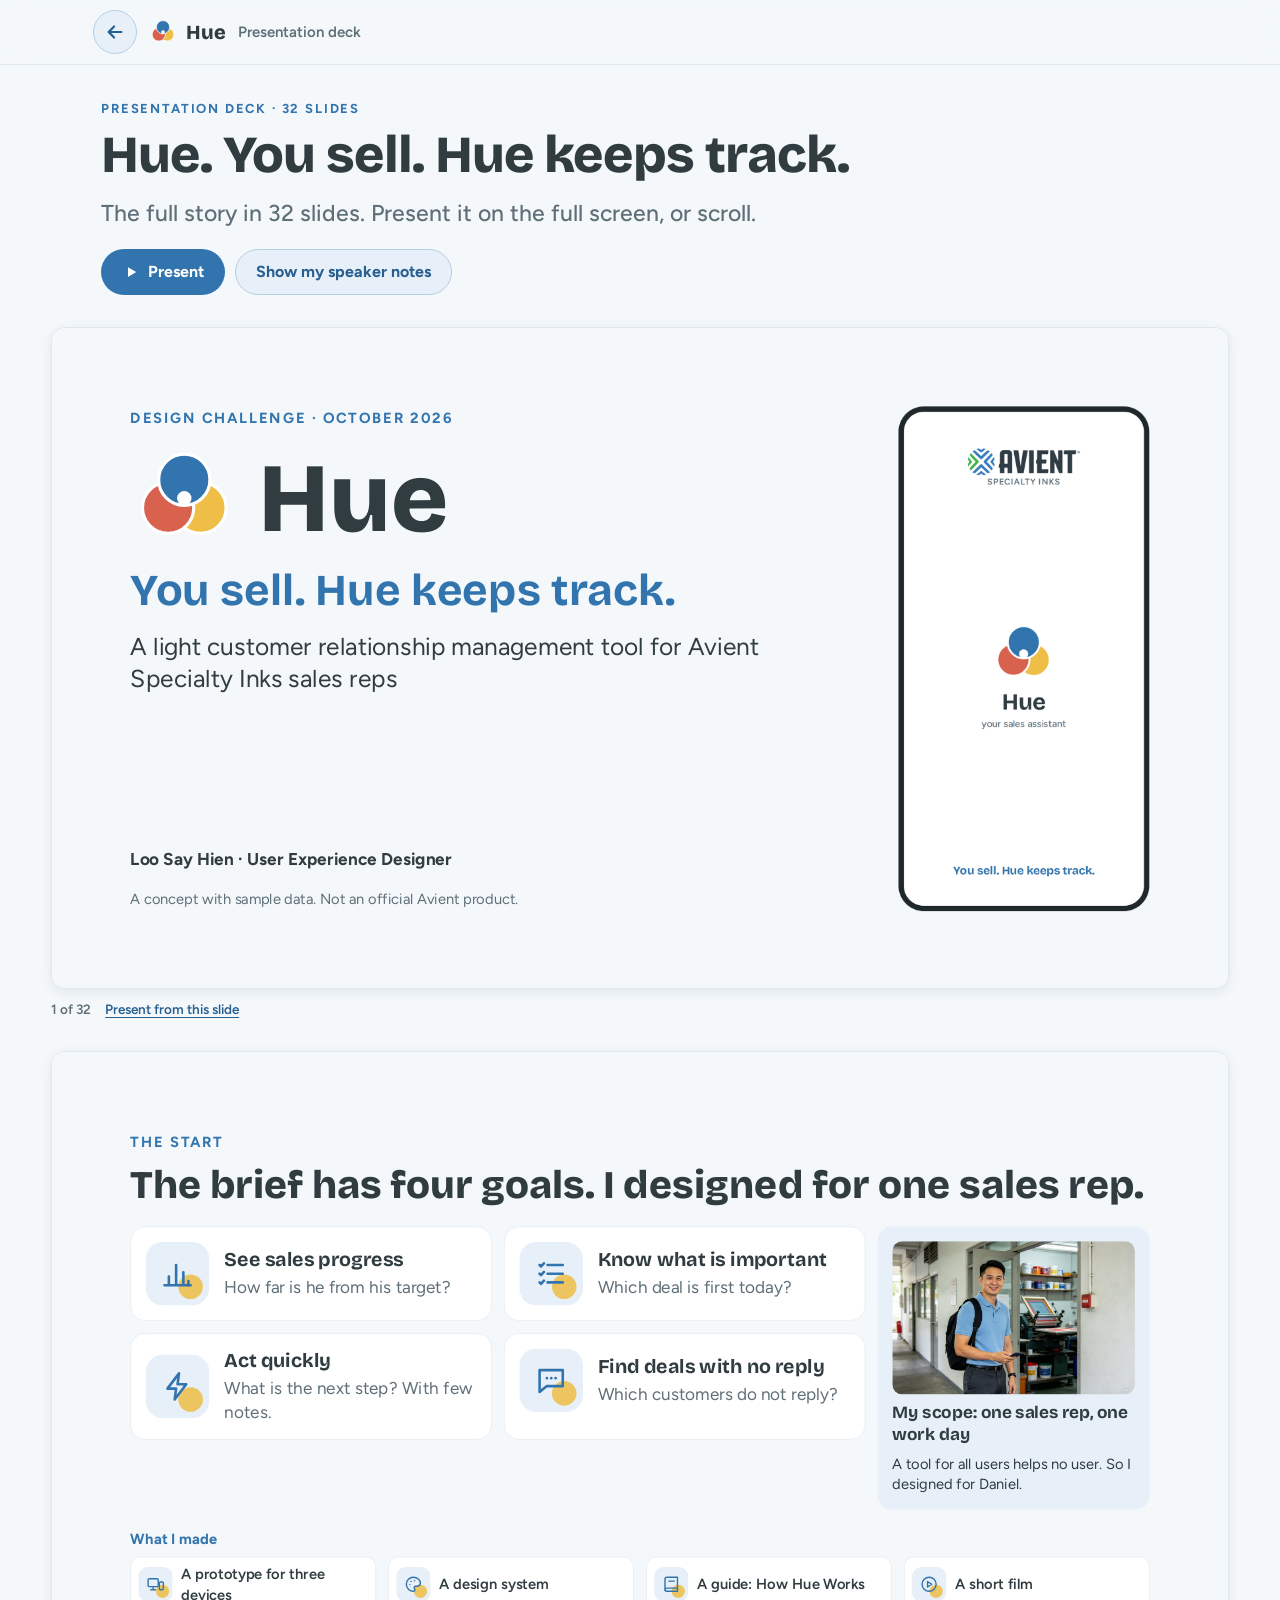
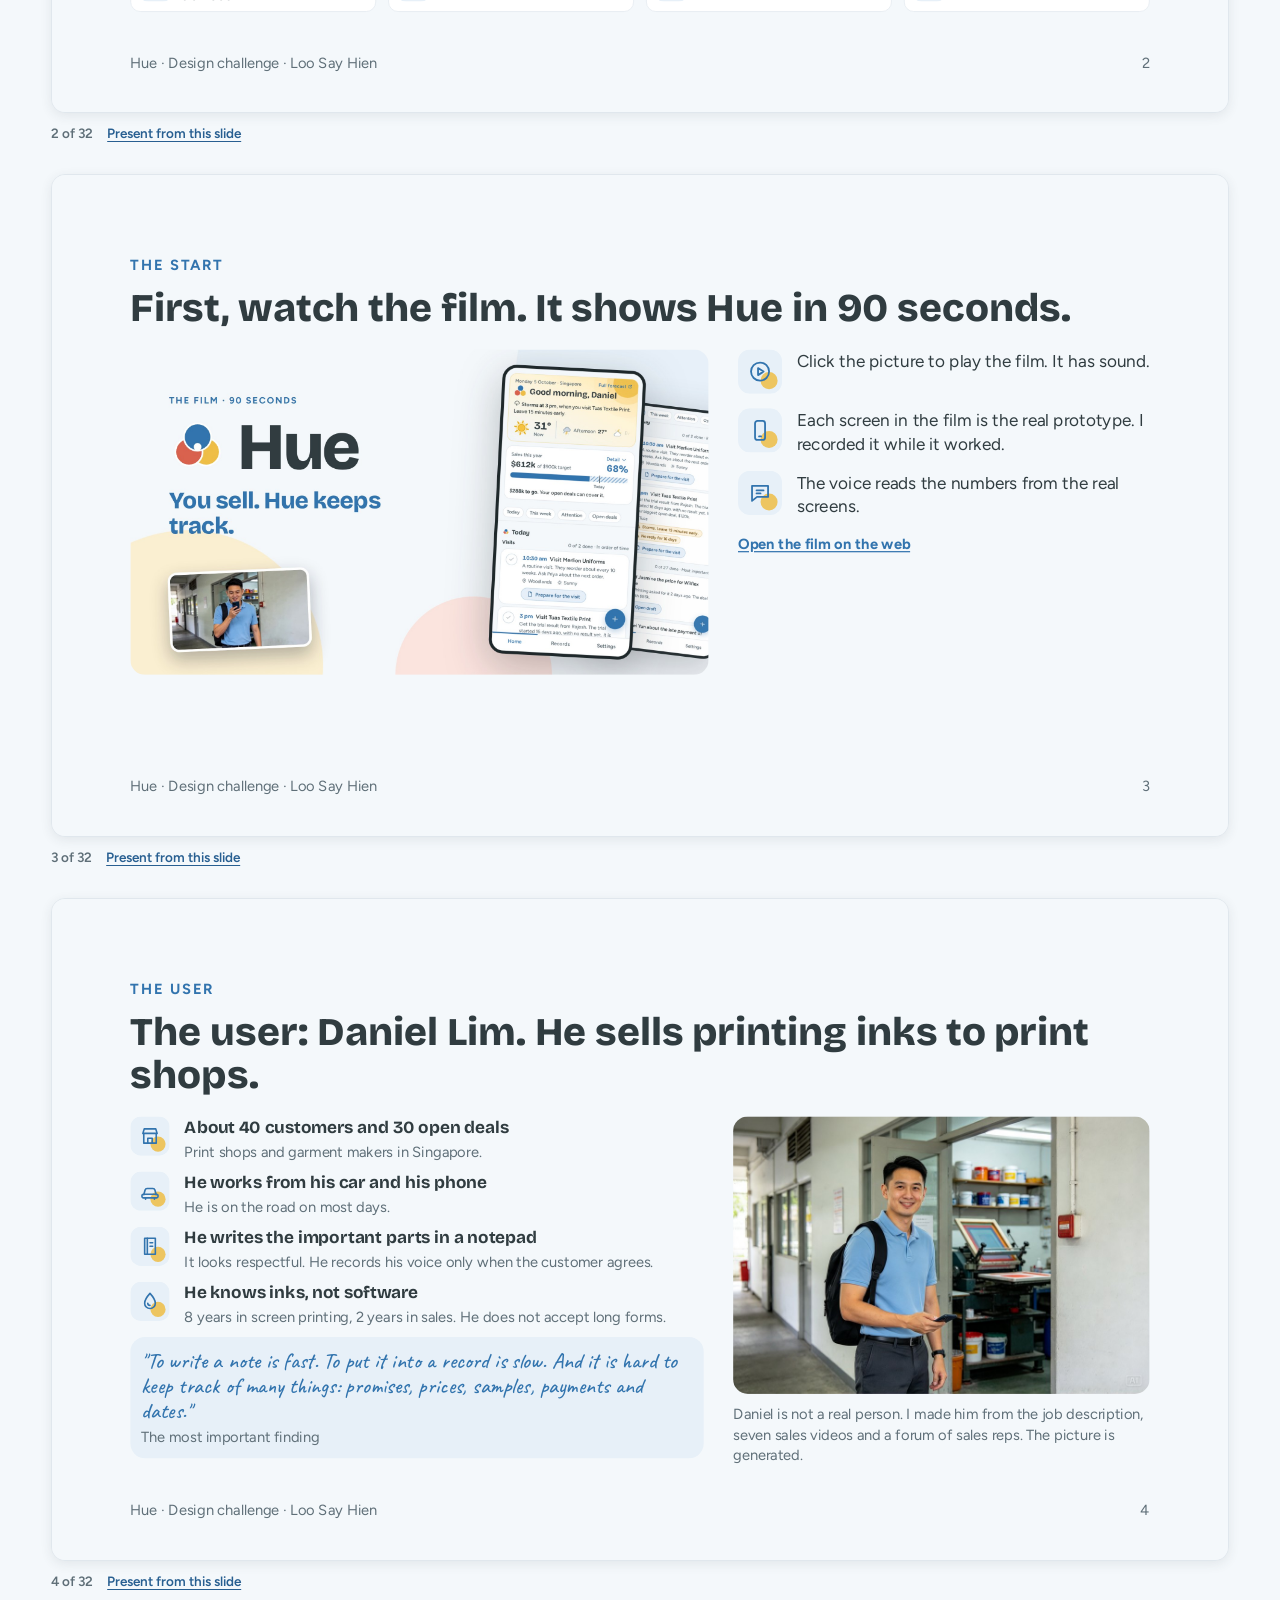
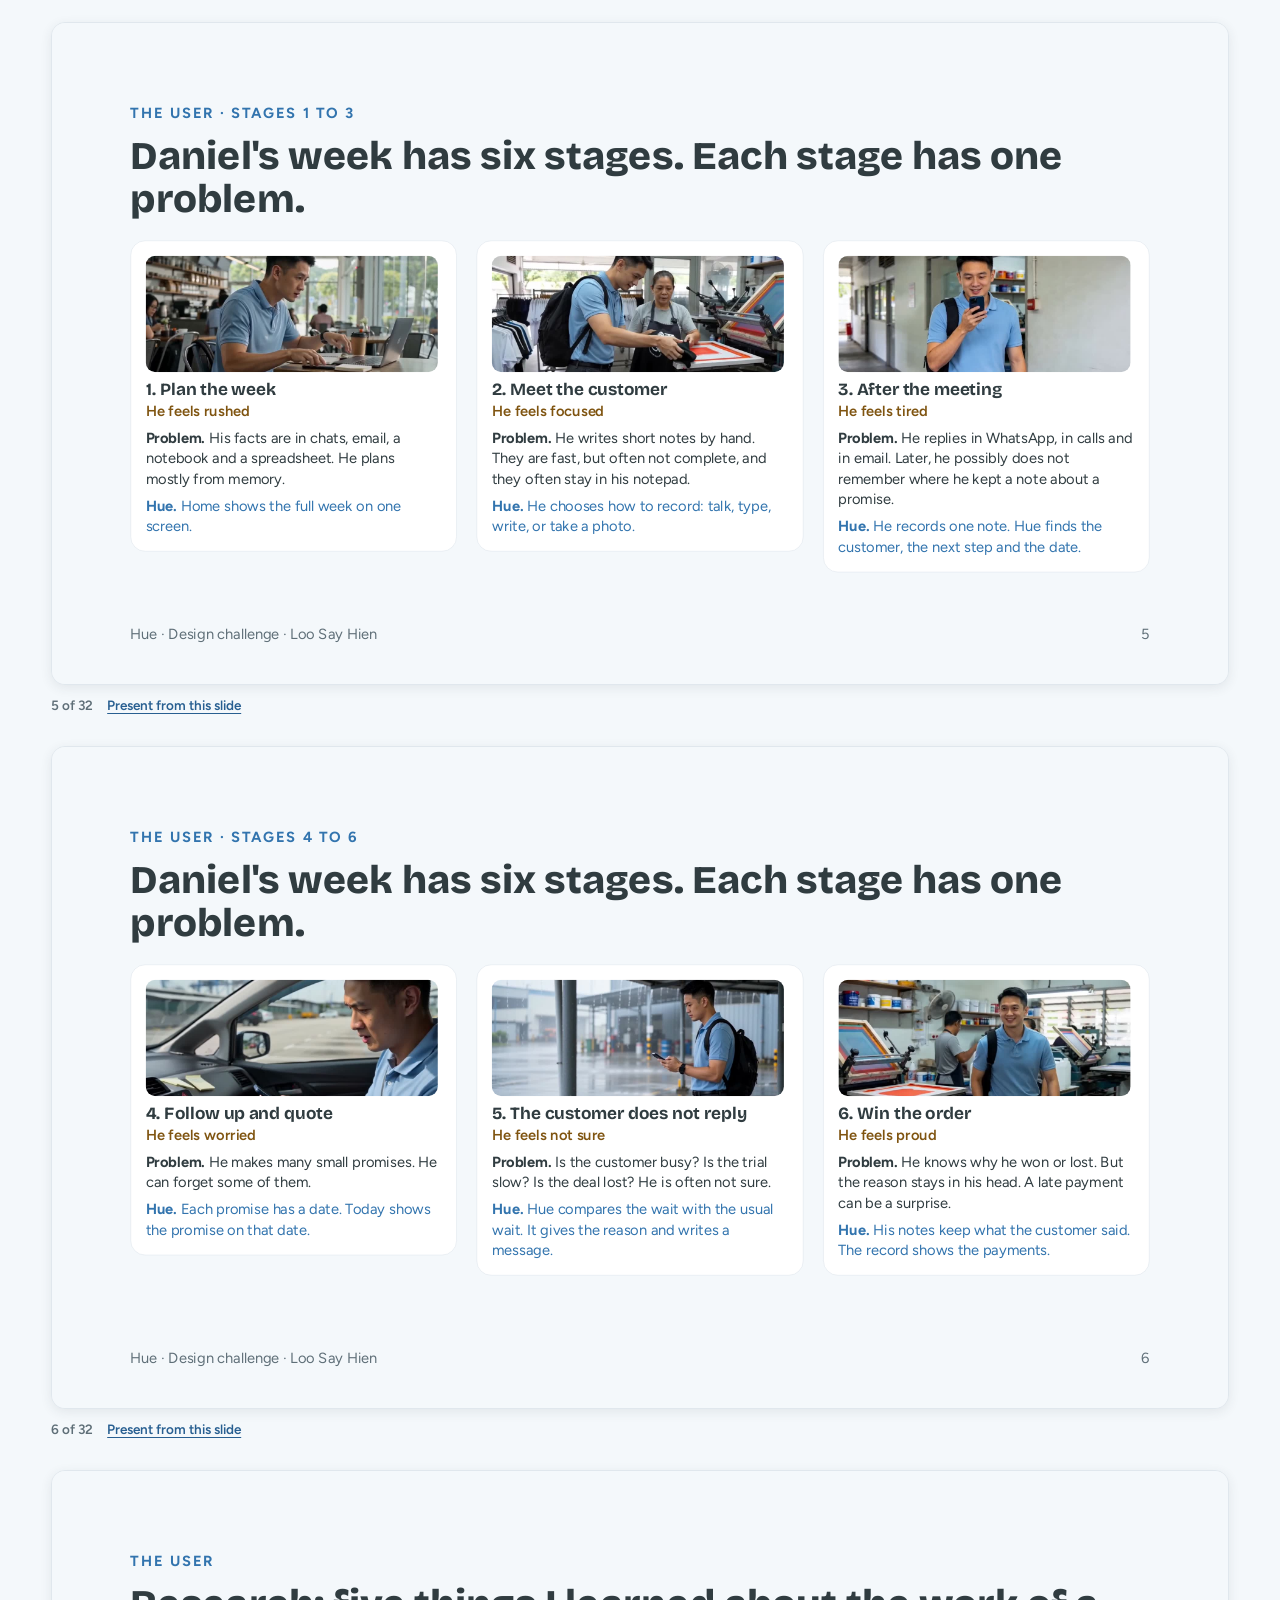
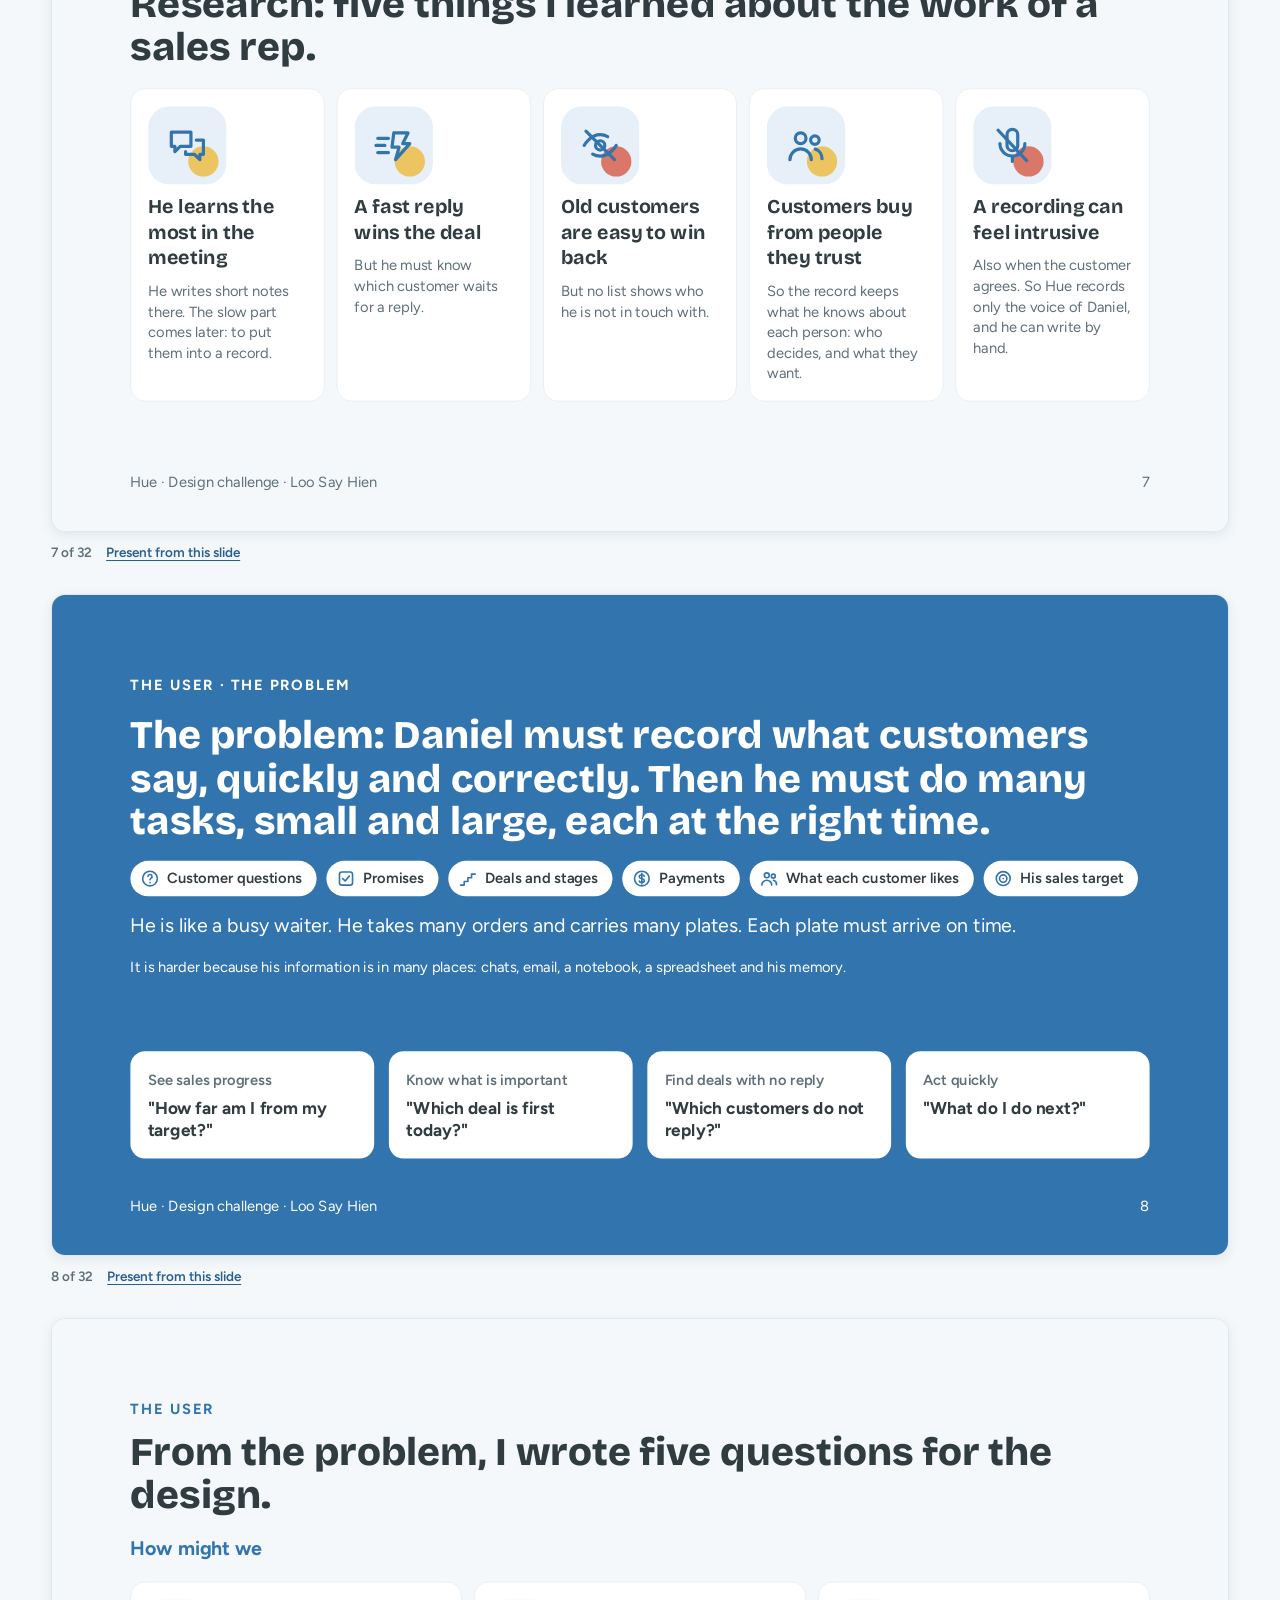
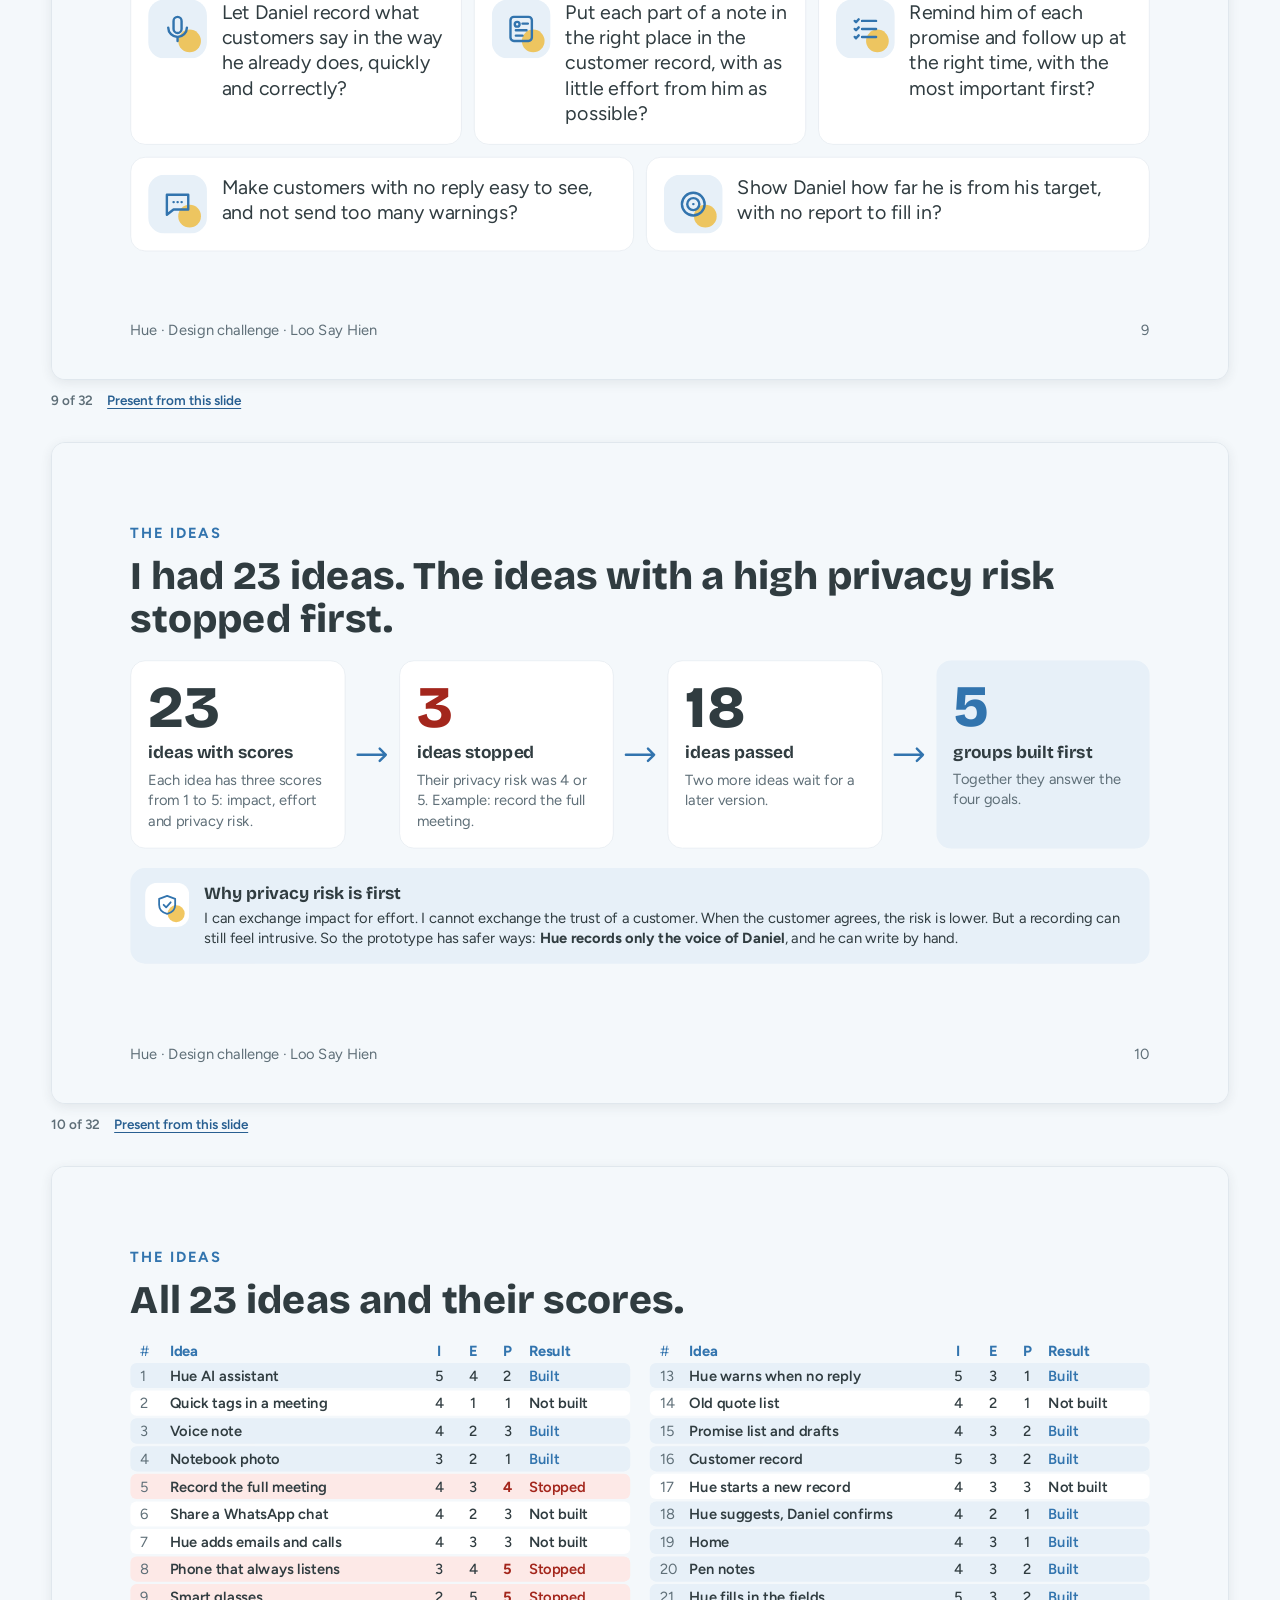
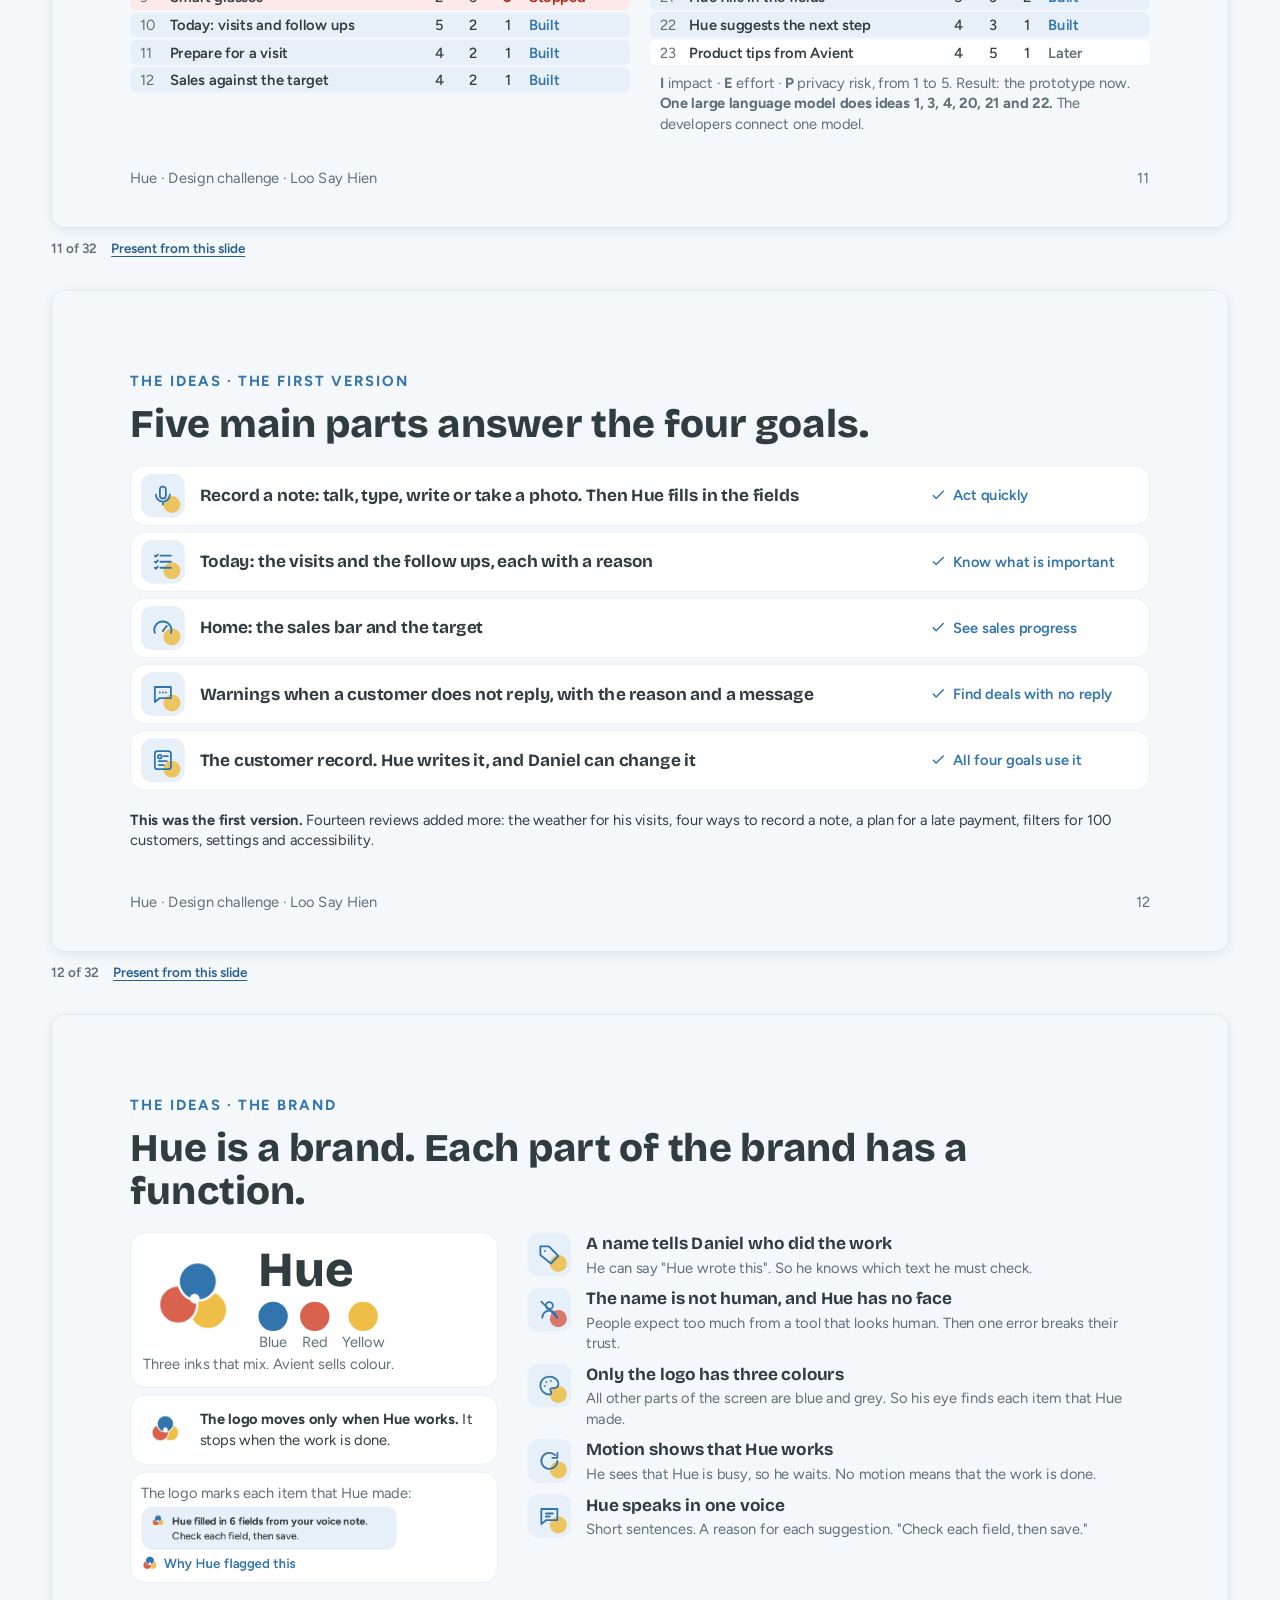
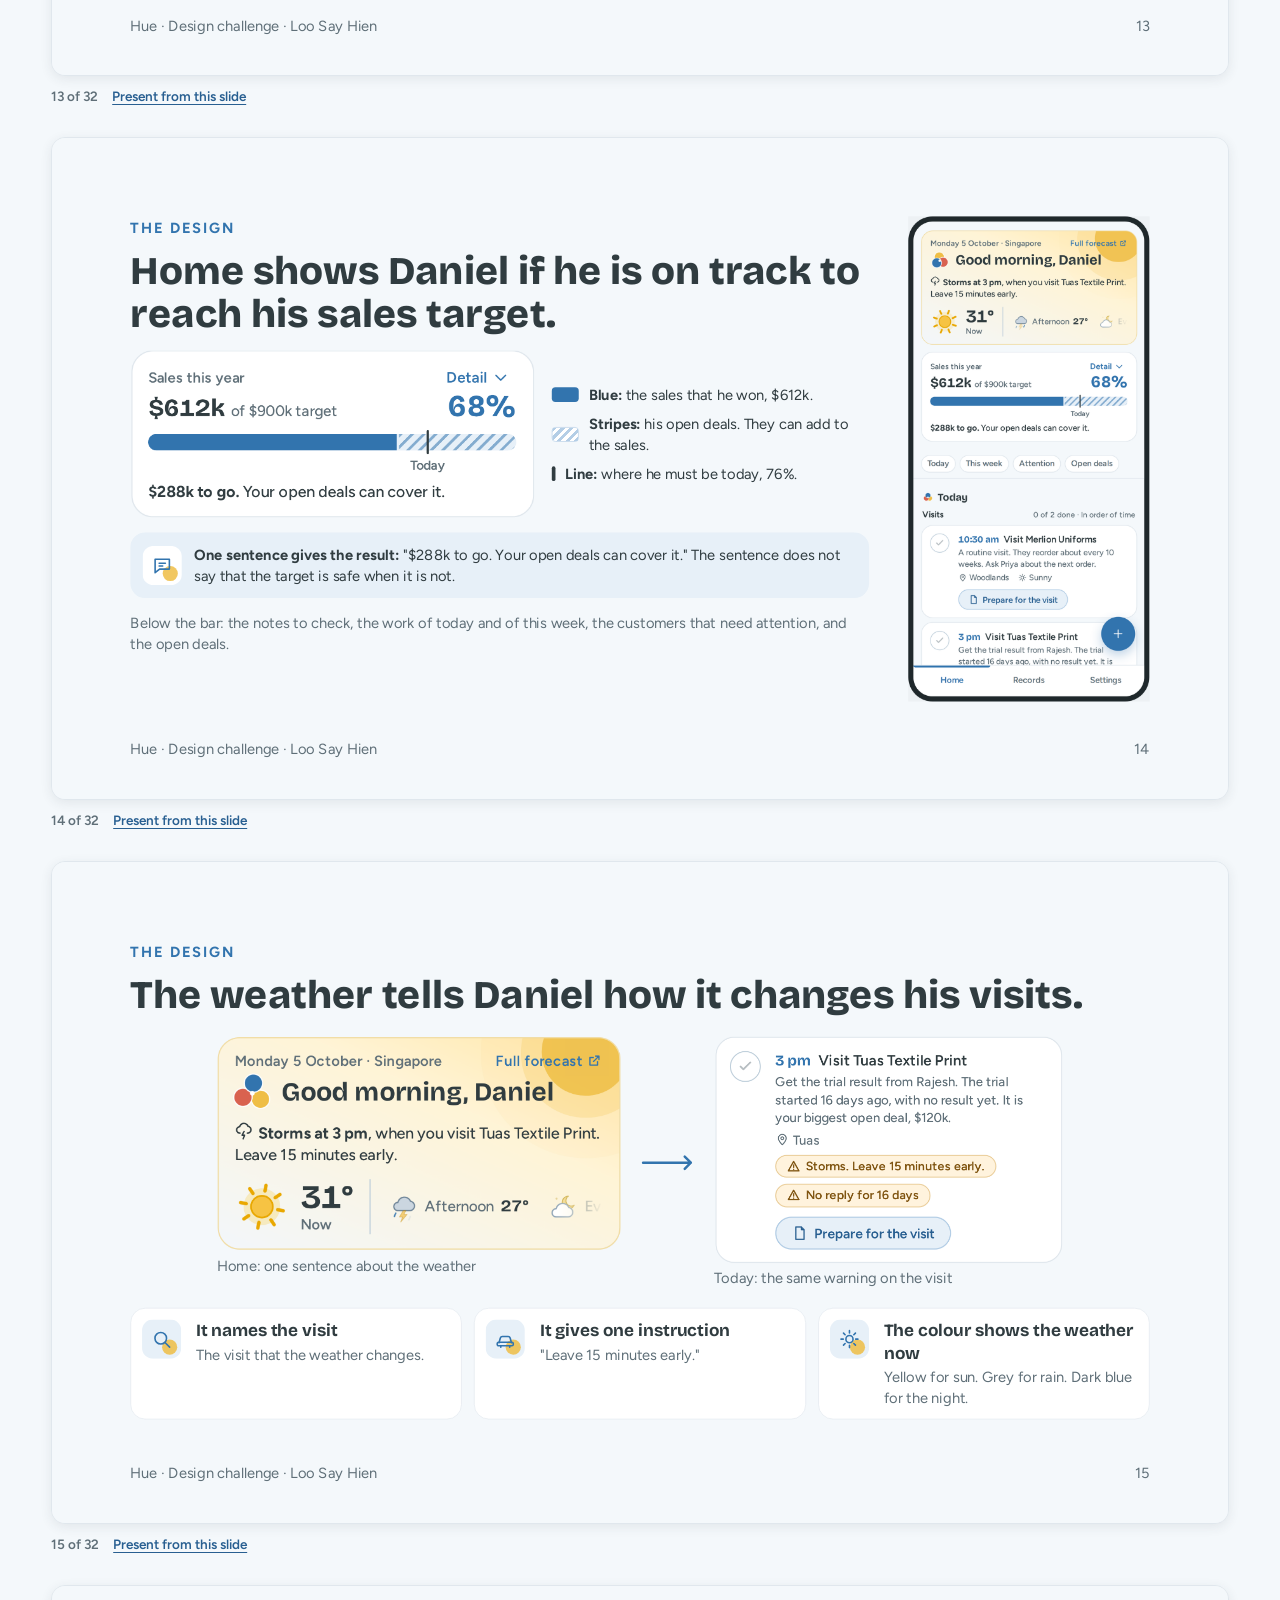
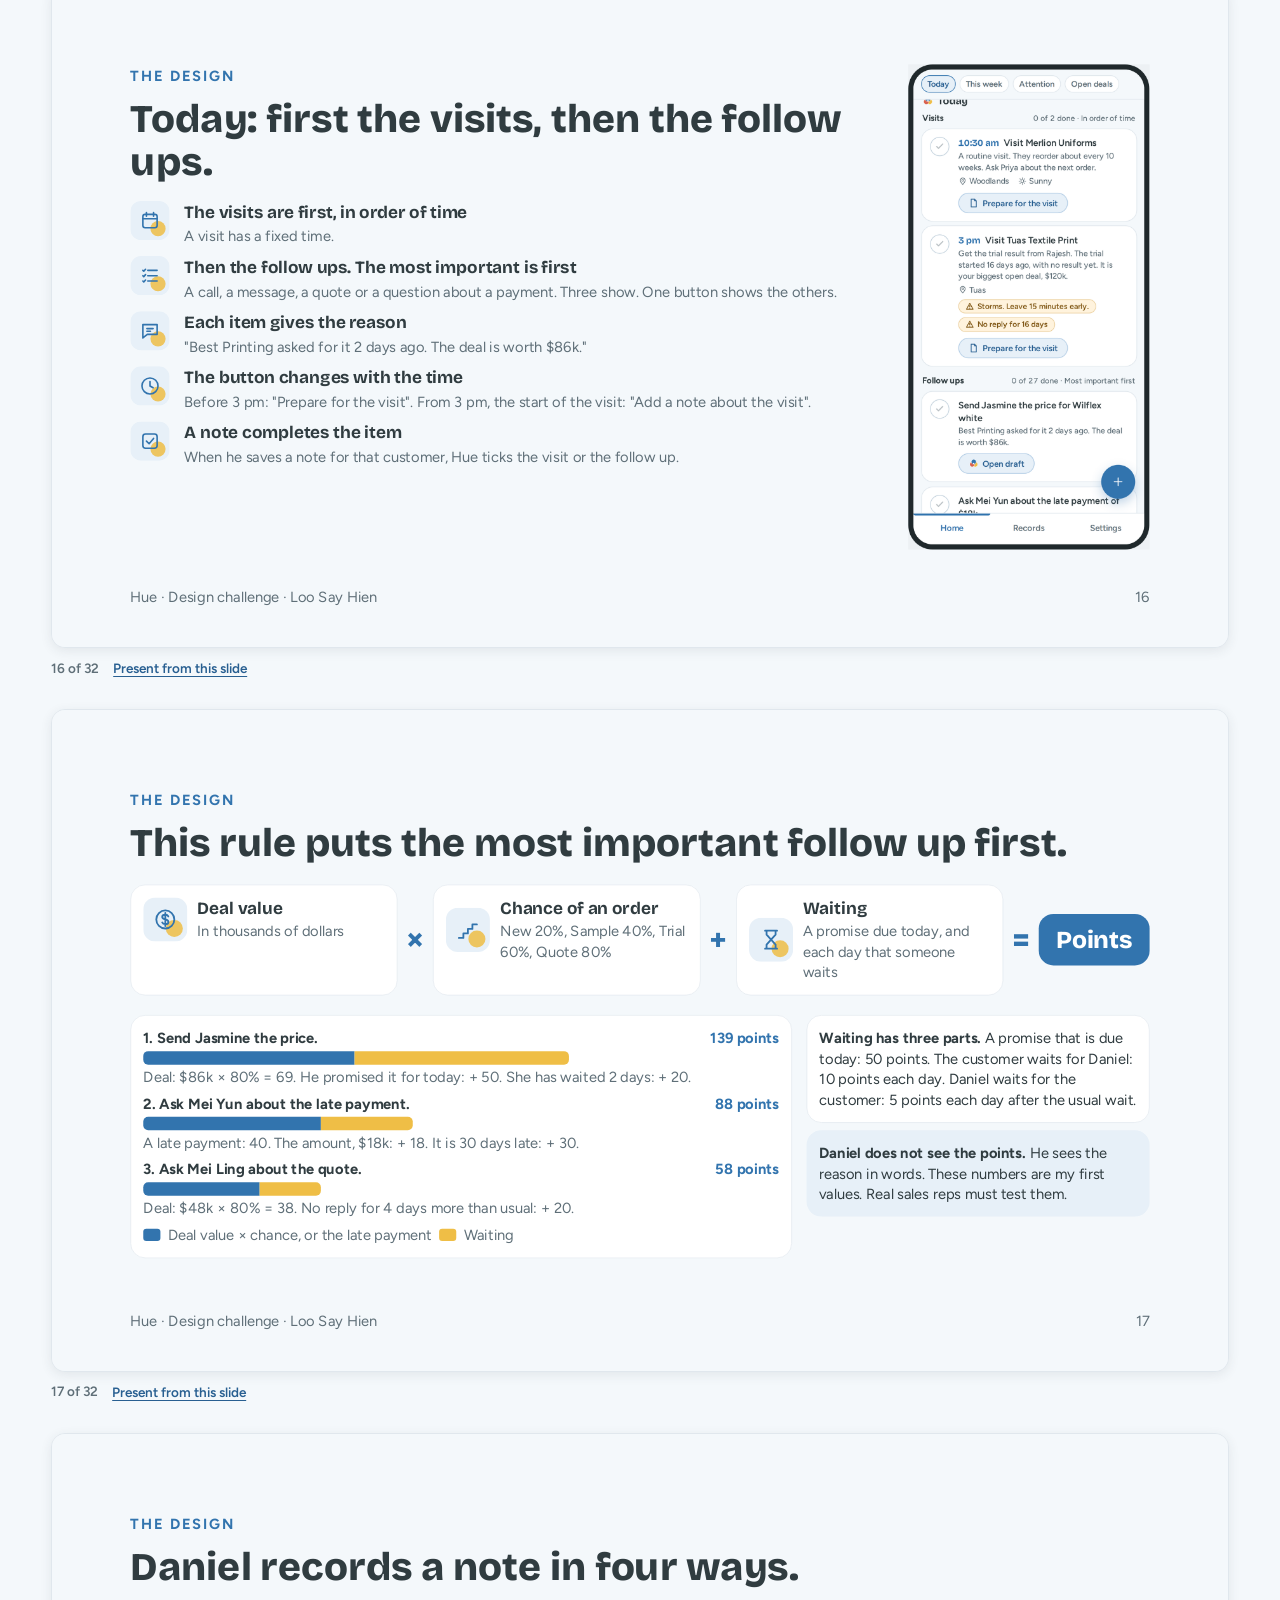
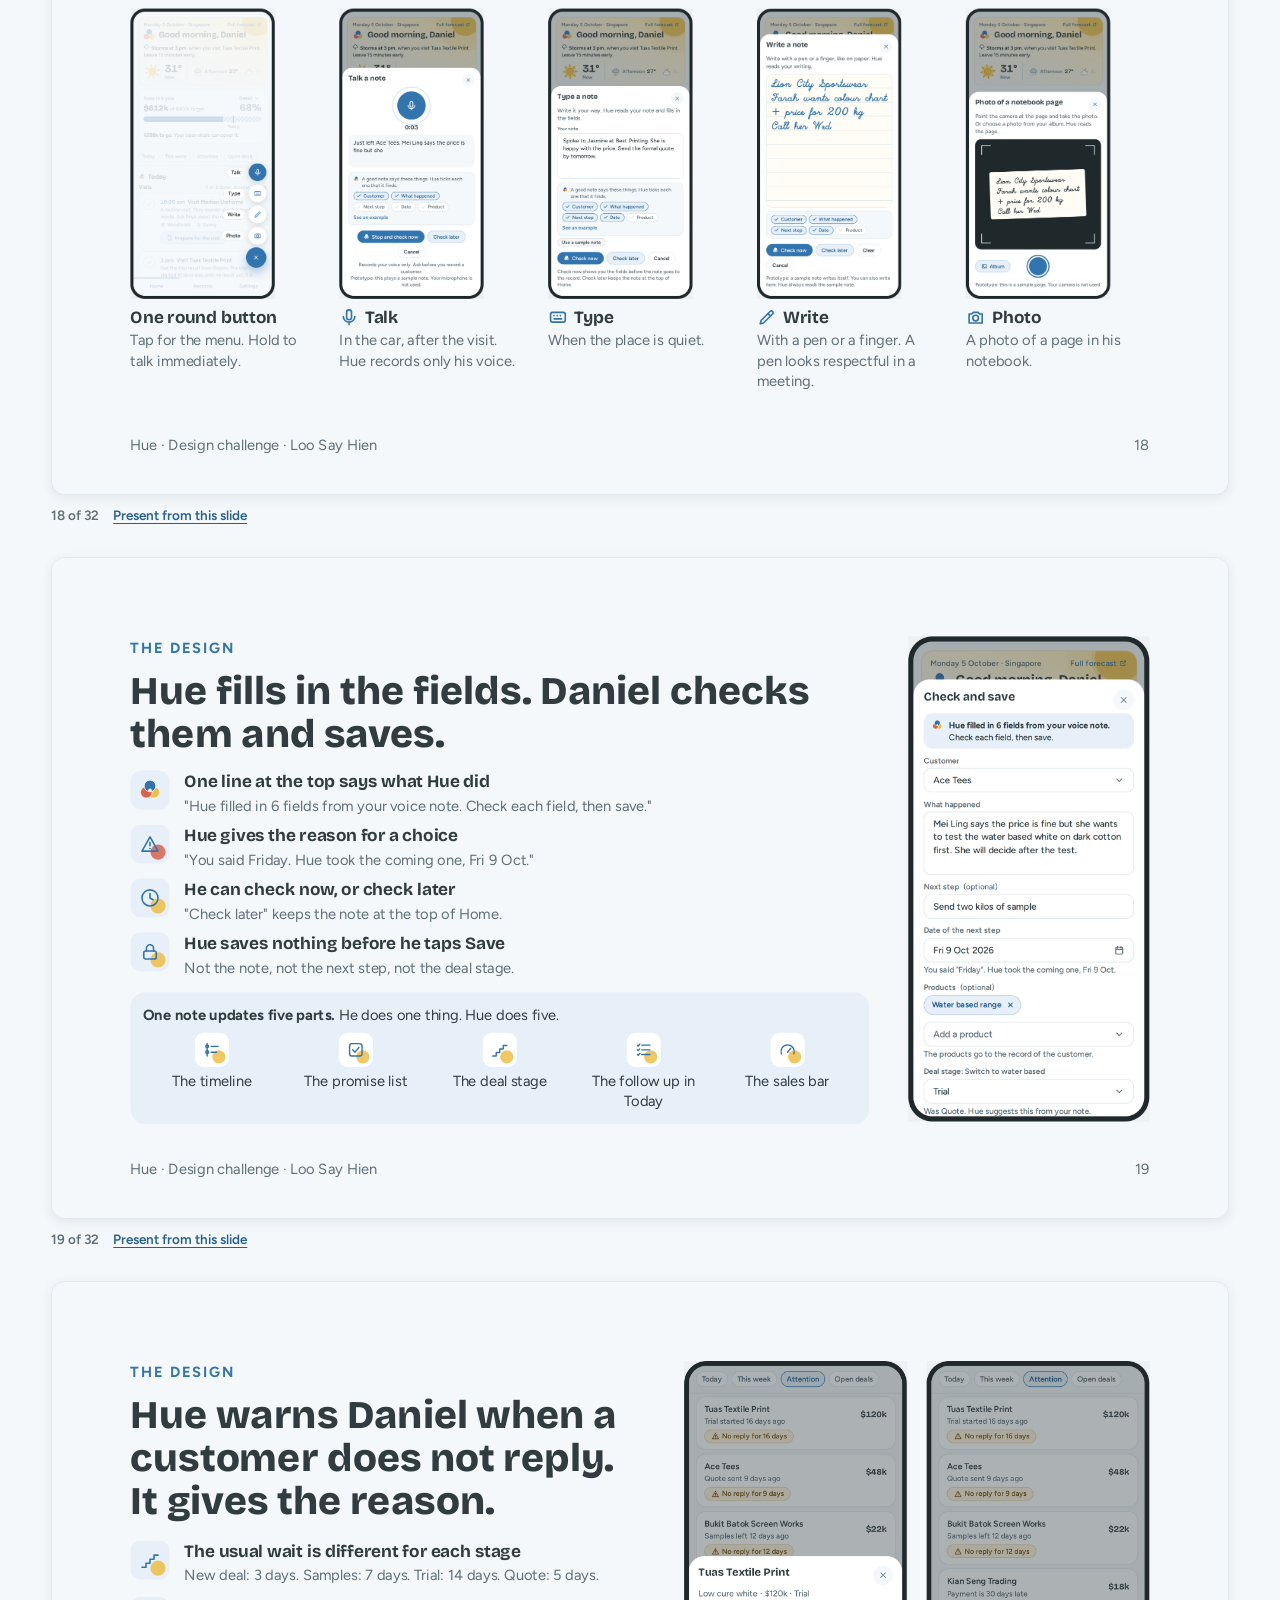
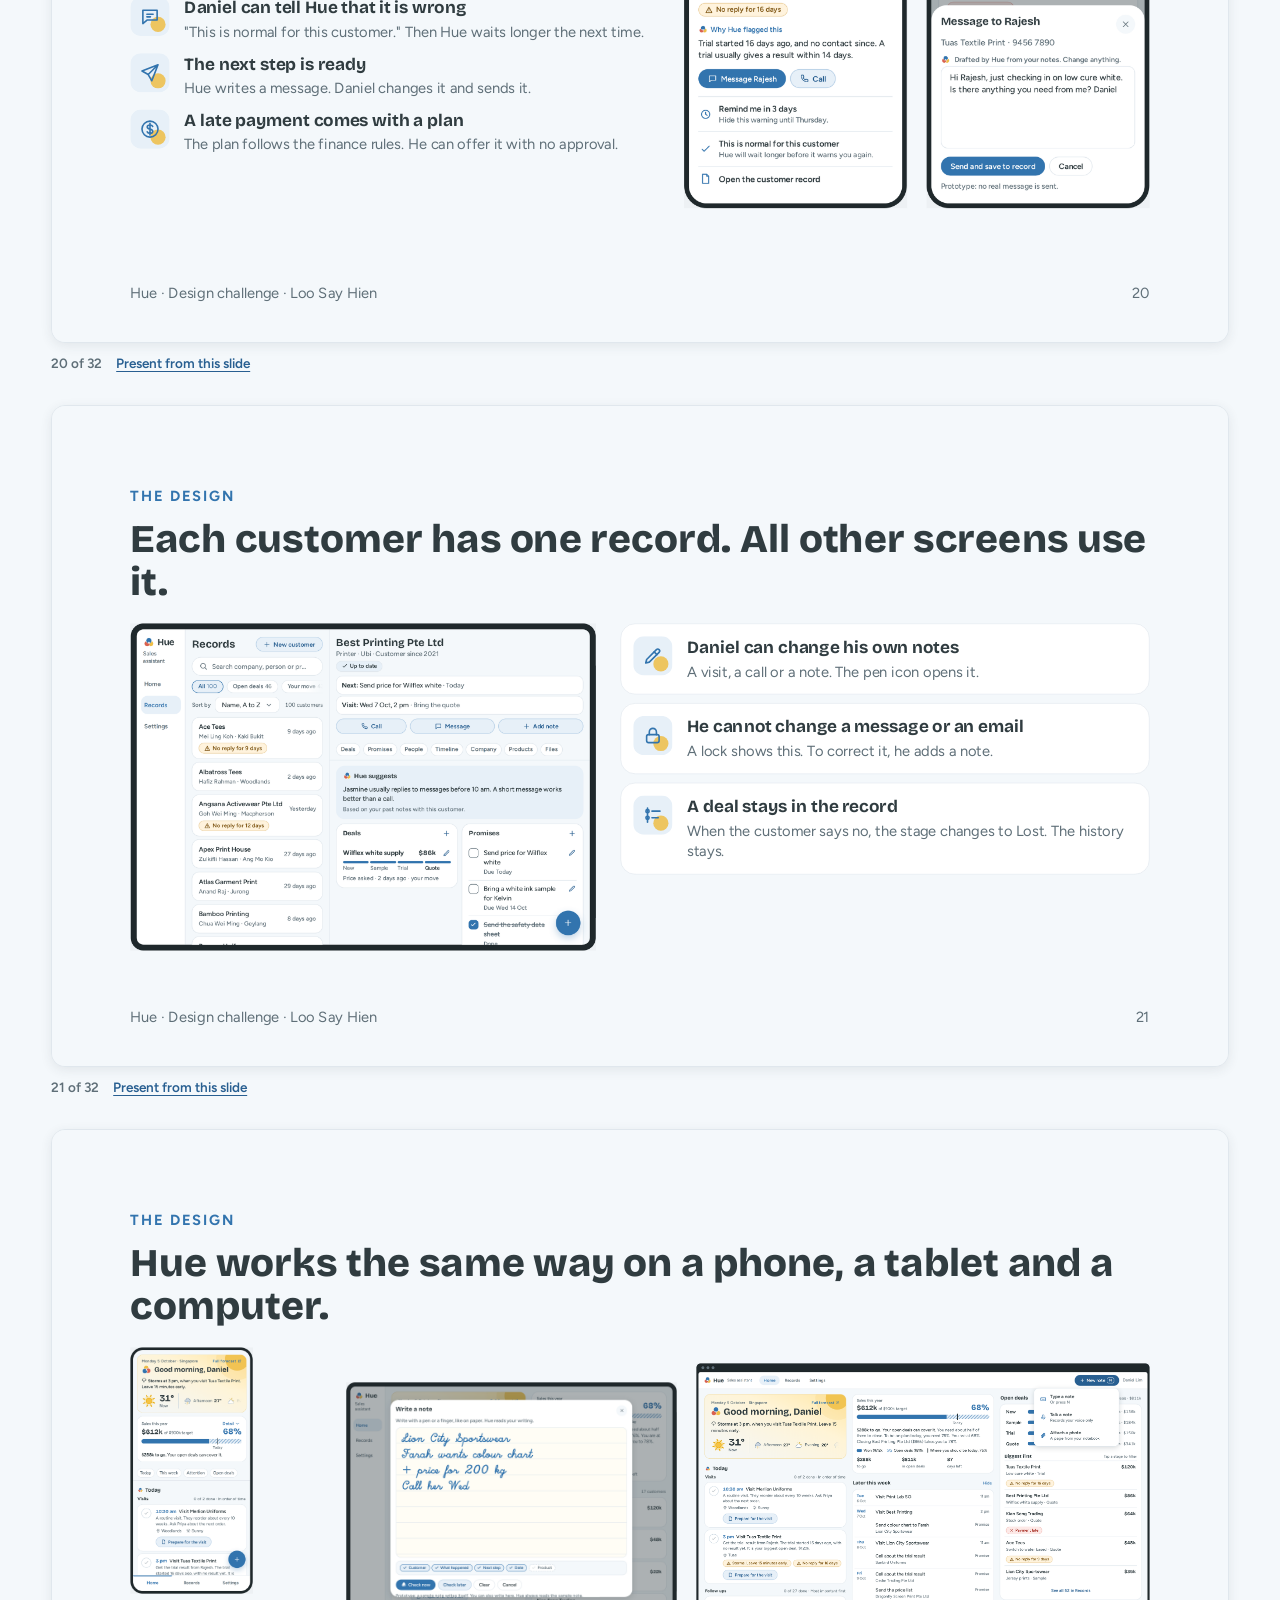
==== commit 223c6402: "Second review of 6 October: page sound, first guide in the presentation mode, 32 slides Deck page: a" ====
--- a/deck/index.html
+++ b/deck/index.html
@@ -4,7 +4,7 @@
 <meta charset="utf-8">
 <meta name="viewport" content="width=device-width,initial-scale=1">
 <title>Hue · Presentation deck</title>
-<meta name="description" content="The presentation deck of the Hue design challenge by Loo Say Hien: 33 slides, with a presentation mode and speaker notes.">
+<meta name="description" content="The presentation deck of the Hue design challenge by Loo Say Hien: 32 slides, with a presentation mode and speaker notes.">
 <meta name="robots" content="noindex">
 <link rel="stylesheet" href="../assets/fonts/fonts.css">
 <link rel="stylesheet" href="../assets/site.css">
@@ -47,6 +47,26 @@
 #bsnd[aria-pressed=true] .off,#bsnd[aria-pressed=false] .on{display:none}
 #count{font:700 15px/1 var(--fb);min-width:64px;text-align:center;font-variant-numeric:tabular-nums}
 .ctl i{width:1px;height:24px;background:rgba(255,255,255,.22);margin:0 6px}
+/* the first guide: how to turn the page on this device */
+.hint{position:absolute;left:50%;top:50%;transform:translate(-50%,-50%);width:min(520px,calc(100% - 32px));background:rgba(20,26,30,.94);border:1px solid rgba(255,255,255,.18);border-radius:28px;padding:28px 28px 24px;color:#fff;text-align:center;box-shadow:0 30px 80px rgba(0,0,0,.6);animation:hin .35s ease-out;backdrop-filter:blur(10px)}
+.hint[hidden]{display:none}
+@keyframes hin{from{opacity:0;transform:translate(-50%,calc(-50% + 14px))}to{opacity:1}}
+.hint .touch{display:none}
+@media (hover:none),(pointer:coarse){.hint .keys{display:none}.hint .touch{display:block}}
+.hint .pic{display:flex;align-items:center;justify-content:center;gap:14px;height:76px;margin-bottom:14px}
+.hint .pic svg{width:30px;height:30px;fill:none;stroke:#8FC0EA;stroke-width:2.4;stroke-linecap:round;stroke-linejoin:round}
+.hint kbd{width:68px;height:64px;border-radius:14px;background:#2A343B;border:1px solid #46545E;border-bottom-width:5px;display:grid;place-items:center}
+.hint kbd svg{stroke:#fff}
+.hint kbd.go{animation:press 1.6s ease-in-out infinite;background:#3274AE;border-color:#285F91}
+@keyframes press{0%,55%,100%{transform:none;border-bottom-width:5px}70%,82%{transform:translateY(4px);border-bottom-width:1px}}
+.hint .touch .pic{gap:22px}
+.hint .touch i{width:128px;height:56px;border-radius:99px;background:rgba(255,255,255,.08);position:relative;display:block}
+.hint .touch i:after{content:"";position:absolute;top:6px;left:78px;width:44px;height:44px;border-radius:50%;background:#EFBE46;box-shadow:0 0 0 8px rgba(239,190,70,.22);animation:swipe 1.8s ease-in-out infinite}
+@keyframes swipe{0%,15%{left:78px;opacity:1}60%{left:6px;opacity:1}80%,100%{left:6px;opacity:0}}
+.hint .h{font:800 clamp(22px,3vw,28px)/1.2 var(--fd);margin-bottom:8px}
+.hint .d{font:500 16.5px/1.5 var(--fb);color:#C9D5DD}
+.hint button{margin-top:18px;font:700 16px/1 var(--fb);color:#fff;background:#3274AE;border:0;border-radius:99px;padding:13px 28px;cursor:pointer}
+.hint button:hover{background:#285F91}.hint button:focus-visible{outline:2px solid #fff;outline-offset:2px}
 @media(max-width:560px){.ctl{gap:0;padding:4px}.ctl button{width:40px;height:40px}.ctl i{margin:0 2px}#count{min-width:54px;font-size:14px}}
 @media print{.fr{break-inside:avoid}.dhead .tools,.num .go,#show{display:none}}
 
@@ -56,7 +76,7 @@
 <a class="skip" href="#main">Go to the content</a>
 <header class="bar"><div class="in"><a class="back" href="../links/" aria-label="Back to all links"><svg viewBox="0 0 24 24" aria-hidden="true"><path d="M19 12H5M11 6l-6 6 6 6"/></svg></a><a class="brand" href="../links/" aria-label="Hue, all links"><svg viewBox="0 0 24 24" aria-hidden="true"><circle cx="15.6" cy="14.1" r="5.7" fill="#EFBE46" stroke="#fff" stroke-width=".7"/><circle cx="8.4" cy="14.1" r="5.7" fill="#D9624F" stroke="#fff" stroke-width=".7"/><circle cx="12" cy="7.9" r="5.7" fill="#3274AE" stroke="#fff" stroke-width=".7"/><circle cx="12" cy="12" r="1.6" fill="#fff"/></svg>Hue</a><span class="name">Presentation deck</span></div></header>
 <main id="main">
-<div class="wrap dhead"><p class="eyebrow">Presentation deck · 33 slides</p><h1>Hue. You sell. Hue keeps track.</h1><p class="lede">The full story in 33 slides. Present it on the full screen, or scroll.</p><p class="tools"><button class="btn p" id="present"><svg viewBox="0 0 24 24" aria-hidden="true"><path d="M8 5.5v13l11-6.500z"/></svg>Present</button><button class="btn s" id="notes" aria-pressed="false">Show my speaker notes</button></p></div>
+<div class="wrap dhead"><p class="eyebrow">Presentation deck · 32 slides</p><h1>Hue. You sell. Hue keeps track.</h1><p class="lede">The full story in 32 slides. Present it on the full screen, or scroll.</p><p class="tools"><button class="btn p" id="present"><svg viewBox="0 0 24 24" aria-hidden="true"><path d="M8 5.5v13l11-6.500z"/></svg>Present</button><button class="btn s" id="notes" aria-pressed="false">Show my speaker notes</button></p></div>
 <div class="deck"><article class="fr" id="cover"><div class="box"><section class="sl" id="s-cover" aria-label="Slide 1" data-transition="fade" style="background:#F4F8FB;color:#303C40;font-family:'Figtree', Arial, sans-serif;padding:128px;display:flex;flex-direction:row;gap:96px;align-items:flex-start">
 <div style="flex:1;height:824px;display:flex;flex-direction:column;gap:24px">
 <p style="font-size:24px;font-weight:700;letter-spacing:3px;text-transform:uppercase;color:#3274AE">Design challenge · October 2026</p>
@@ -65,14 +85,14 @@
 <h1 style="font-family:'Bricolage Grotesque', Arial, sans-serif;font-size:160px;font-weight:800;line-height:1.1;color:#303C40">Hue</h1>
 </div>
 <p style="font-family:'Bricolage Grotesque', Arial, sans-serif;font-size:72px;font-weight:700;line-height:1.1;color:#3274AE">You sell. Hue keeps track.</p>
-<p style="font-size:40px;line-height:1.3;color:#303C40">A sales assistant for one Avient Specialty Inks sales rep.</p>
+<p style="font-size:40px;line-height:1.3;color:#303C40">A light customer relationship management tool for Avient Specialty Inks sales reps</p>
 <div style="flex:1"></div>
-<p style="font-size:28px;font-weight:700;color:#303C40">Loo Say Hien · Product designer</p>
+<p style="font-size:28px;font-weight:700;color:#303C40">Loo Say Hien · User Experience Designer</p>
 <p style="font-size:24px;color:#5F6F78">A concept with sample data. Not an official Avient product.</p>
 </div>
 <img src="../assets/deck/phone-splash.png" alt="The first screen of Hue on a phone, with the Avient Specialty Inks logo and the words You sell. Hue keeps track." style="width:410px;height:824px;object-fit:contain">
 
-</section></div><p class="num"><span>1 of 33</span><button class="go" data-i="0">Present from this slide</button></p><p class="note"><b>Notes.</b> Hello, I am Say Hien. This is Hue. It is a sales assistant for one sales rep at Avient Specialty Inks. I designed it for this challenge. First, you see a short film of the result. Then I show the user, the ideas and the design. At the end, you can try it on your phone. It uses sample data. It is not an official Avient product.</p></article>
+</section></div><p class="num"><span>1 of 32</span><button class="go" data-i="0">Present from this slide</button></p><p class="note"><b>Notes.</b> Hello, I am Say Hien. This is Hue. It is a light customer relationship management tool for the sales reps of Avient Specialty Inks. I designed it around one sales rep, Daniel. I designed it for this challenge. First, you see a short film of the result. Then I show the user, the ideas and the design. At the end, you can try it on your phone. It uses sample data. It is not an official Avient product.</p></article>
 <article class="fr" id="brief"><div class="box"><section class="sl" id="s-brief" aria-label="Slide 2" data-transition="fade" style="background:#F4F8FB;color:#303C40;font-family:'Figtree', Arial, sans-serif;padding:128px 128px 160px;display:flex;flex-direction:column;gap:32px">
 <div style="display:flex;flex-direction:column;gap:16px">
 <p style="font-size:24px;font-weight:700;letter-spacing:3px;text-transform:uppercase;color:#3274AE">The start</p>
@@ -129,20 +149,20 @@
 </div>
 <div style="display:flex;flex-direction:column;gap:12px">
 <p style="font-size:24px;line-height:1.4;color:#3274AE;font-weight:700">What I made</p>
-<div style="display:flex;flex-direction:row;gap:16px">
-<div style="flex:1;display:flex;flex-direction:row;gap:12px;align-items:center">
+<div style="display:flex;flex-direction:row;gap:20px">
+<div style="flex:1;display:flex;flex-direction:row;gap:14px;align-items:center;background:#FFFFFF;border:1px solid #E0E7ED;border-radius:16px;padding:10px 18px 10px 12px">
 <div style="flex:none"><svg width="56" height="56" viewBox="0 0 56 56" fill="none"><g transform="scale(1.2727)"><rect width="44" height="44" rx="12" fill="#E7F0F8"/><circle cx="31" cy="31" r="8.5" fill="#EFBE46" opacity=".85"/><g transform="translate(10 10)" stroke="#3274AE" stroke-width="1.8" stroke-linecap="round" stroke-linejoin="round"><rect x="2.5" y="5" width="13" height="10" rx="1.5"/><path d="M6 19h6M9 15v4"/><rect x="17" y="9" width="5" height="10" rx="1.2"/></g></g></svg></div>
 <p style="font-size:24px;line-height:1.4;color:#303C40;font-weight:600">A prototype for three devices</p>
 </div>
-<div style="flex:1;display:flex;flex-direction:row;gap:12px;align-items:center">
+<div style="flex:1;display:flex;flex-direction:row;gap:14px;align-items:center;background:#FFFFFF;border:1px solid #E0E7ED;border-radius:16px;padding:10px 18px 10px 12px">
 <div style="flex:none"><svg width="56" height="56" viewBox="0 0 56 56" fill="none"><g transform="scale(1.2727)"><rect width="44" height="44" rx="12" fill="#E7F0F8"/><circle cx="31" cy="31" r="8.5" fill="#EFBE46" opacity=".85"/><g transform="translate(10 10)" stroke="#3274AE" stroke-width="1.8" stroke-linecap="round" stroke-linejoin="round"><path d="M12 3a9 9 0 1 0 0 18c1.2 0 2-.9 2-2 0-.6-.300-1-.6-1.4-.300-.4-.5-.8-.5-1.3 0-1 .9-1.8 2-1.8H17a4 4 0 0 0 4-4c0-4.1-4-7.5-9-7.5z"/><path d="M7.5 12.5h.1M9 8.5h.1M13.5 7.5h.1"/></g></g></svg></div>
 <p style="font-size:24px;line-height:1.4;color:#303C40;font-weight:600">A design system</p>
 </div>
-<div style="flex:1;display:flex;flex-direction:row;gap:12px;align-items:center">
+<div style="flex:1;display:flex;flex-direction:row;gap:14px;align-items:center;background:#FFFFFF;border:1px solid #E0E7ED;border-radius:16px;padding:10px 18px 10px 12px">
 <div style="flex:none"><svg width="56" height="56" viewBox="0 0 56 56" fill="none"><g transform="scale(1.2727)"><rect width="44" height="44" rx="12" fill="#E7F0F8"/><circle cx="31" cy="31" r="8.5" fill="#EFBE46" opacity=".85"/><g transform="translate(10 10)" stroke="#3274AE" stroke-width="1.8" stroke-linecap="round" stroke-linejoin="round"><path d="M4 19.5A2.5 2.5 0 0 1 6.5 17H20V3H6.5A2.5 2.5 0 0 0 4 5.5z"/><path d="M4 19.5A2.5 2.5 0 0 0 6.5 21H20v-4M9 8h7"/></g></g></svg></div>
 <p style="font-size:24px;line-height:1.4;color:#303C40;font-weight:600">A guide: How Hue Works</p>
 </div>
-<div style="flex:1;display:flex;flex-direction:row;gap:12px;align-items:center">
+<div style="flex:1;display:flex;flex-direction:row;gap:14px;align-items:center;background:#FFFFFF;border:1px solid #E0E7ED;border-radius:16px;padding:10px 18px 10px 12px">
 <div style="flex:none"><svg width="56" height="56" viewBox="0 0 56 56" fill="none"><g transform="scale(1.2727)"><rect width="44" height="44" rx="12" fill="#E7F0F8"/><circle cx="31" cy="31" r="8.5" fill="#EFBE46" opacity=".85"/><g transform="translate(10 10)" stroke="#3274AE" stroke-width="1.8" stroke-linecap="round" stroke-linejoin="round"><circle cx="12" cy="12" r="9"/><path d="M10 8.5l5.5 3.5-5.5 3.5z"/></g></g></svg></div>
 <p style="font-size:24px;line-height:1.4;color:#303C40;font-weight:600">A short film</p>
 </div>
@@ -153,7 +173,7 @@
 <p style="font-size:24px;color:#5F6F78">2</p>
 </div>
 
-</section></div><p class="num"><span>2 of 33</span><button class="go" data-i="1">Present from this slide</button></p><p class="note"><b>Notes.</b> The brief has four goals. See sales progress. Know what is important. Act quickly. Find deals with no reply. The brief calls them stalled deals. I designed for one sales rep on one work day. A tool for all users helps no user. I made a prototype for three devices, a design system, a guide and a short film.</p></article>
+</section></div><p class="num"><span>2 of 32</span><button class="go" data-i="1">Present from this slide</button></p><p class="note"><b>Notes.</b> The brief has four goals. See sales progress. Know what is important. Act quickly. Find deals with no reply. The brief calls them stalled deals. I designed for one sales rep on one work day. A tool for all users helps no user. I made a prototype for three devices, a design system, a guide and a short film.</p></article>
 <article class="fr" id="film"><div class="box"><section class="sl" id="s-film" aria-label="Slide 3" data-transition="fade" style="background:#F4F8FB;color:#303C40;font-family:'Figtree', Arial, sans-serif;padding:128px 128px 160px;display:flex;flex-direction:column;gap:32px">
 <div style="display:flex;flex-direction:column;gap:16px">
 <p style="font-size:24px;font-weight:700;letter-spacing:3px;text-transform:uppercase;color:#3274AE">The start</p>
@@ -182,14 +202,14 @@
 <p style="font-size:24px;color:#5F6F78">3</p>
 </div>
 
-</section></div><p class="num"><span>3 of 33</span><button class="go" data-i="2">Present from this slide</button></p><p class="note"><b>Notes.</b> First, watch the film. It shows the result in 90 seconds. Click the picture to play the film. It has sound. Do not talk while it plays. Each screen in the film is the real prototype. If the film does not play, open the link, or play the film file from the computer.</p></article>
+</section></div><p class="num"><span>3 of 32</span><button class="go" data-i="2">Present from this slide</button></p><p class="note"><b>Notes.</b> First, watch the film. It shows the result in 90 seconds. Click the picture to play the film. It has sound. Do not talk while it plays. Each screen in the film is the real prototype. If the film does not play, open the link, or play the film file from the computer.</p></article>
 <article class="fr" id="daniel"><div class="box"><section class="sl" id="s-daniel" aria-label="Slide 4" data-transition="fade" style="background:#F4F8FB;color:#303C40;font-family:'Figtree', Arial, sans-serif;padding:128px 128px 160px;display:flex;flex-direction:column;gap:32px">
 <div style="display:flex;flex-direction:column;gap:16px">
 <p style="font-size:24px;font-weight:700;letter-spacing:3px;text-transform:uppercase;color:#3274AE">The user</p>
 <h2 style="font-family:'Bricolage Grotesque', Arial, sans-serif;font-size:64px;font-weight:800;line-height:1.1;color:#303C40">The user: Daniel Lim. He sells printing inks to print shops.</h2>
 </div>
 <div style="display:flex;flex-direction:row;gap:48px;align-items:flex-start">
-<div style="flex:1;display:flex;flex-direction:column;gap:18px">
+<div style="flex:1;display:flex;flex-direction:column;gap:16px">
 <div style="display:flex;flex-direction:row;gap:24px;align-items:flex-start">
 <div style="flex:none"><svg width="64" height="64" viewBox="0 0 64 64" fill="none"><g transform="scale(1.4545)"><rect width="44" height="44" rx="12" fill="#E7F0F8"/><circle cx="31" cy="31" r="8.5" fill="#EFBE46" opacity=".85"/><g transform="translate(10 10)" stroke="#3274AE" stroke-width="1.8" stroke-linecap="round" stroke-linejoin="round"><path d="M4 9l1.5-5h13L20 9M5 9v11h14V9M4 9h16M9.5 20v-5.5h5V20"/></g></g></svg></div>
 <div style="flex:1;display:flex;flex-direction:column;gap:4px">
@@ -218,8 +238,8 @@
 <p style="font-size:24px;line-height:1.4;color:#5F6F78">8 years in screen printing, 2 years in sales. He does not accept long forms.</p>
 </div>
 </div>
-<div style="display:flex;flex-direction:column;gap:8px;background:#E7F0F8;border-radius:24px;padding:24px">
-<p style="font-family:'Caveat', 'Brush Script MT', cursive;font-size:40px;font-weight:500;line-height:1.2;color:#3274AE">"To write a note is fast. To put it into a record that reminds him is slow."</p>
+<div style="display:flex;flex-direction:column;gap:4px;background:#E7F0F8;border-radius:24px;padding:18px">
+<p style="font-family:'Caveat', 'Brush Script MT', cursive;font-size:36px;font-weight:500;line-height:1.15;color:#3274AE">"To write a note is fast. To put it into a record is slow. And it is hard to keep track of many things: promises, prices, samples, payments and dates."</p>
 <p style="font-size:24px;line-height:1.4;color:#5F6F78">The most important finding</p>
 </div>
 </div>
@@ -233,7 +253,7 @@
 <p style="font-size:24px;color:#5F6F78">4</p>
 </div>
 
-</section></div><p class="num"><span>4 of 33</span><button class="go" data-i="3">Present from this slide</button></p><p class="note"><b>Notes.</b> This is Daniel Lim. He is not a real person. I made him from the job description, seven sales videos and a forum of sales reps. He has about 40 customers. He works from his car and his phone. In a meeting, he writes the important parts in a notepad. He records his voice only when the customer agrees, or after the visit. The most important finding is this: to write a note is fast. To put it into a record that reminds him is slow.</p></article>
+</section></div><p class="num"><span>4 of 32</span><button class="go" data-i="3">Present from this slide</button></p><p class="note"><b>Notes.</b> This is Daniel Lim. He is not a real person. I made him from the job description, seven sales videos and a forum of sales reps. He has about 40 customers. He works from his car and his phone. In a meeting, he writes the important parts in a notepad. He records his voice only when the customer agrees, or after the visit. The most important finding is this: to write a note is fast. To put it into a record is slow. And it is hard to keep track of many things: promises, prices, samples, payments and dates.</p></article>
 <article class="fr" id="journey"><div class="box"><section class="sl" id="s-journey" aria-label="Slide 5" data-transition="fade" style="background:#F4F8FB;color:#303C40;font-family:'Figtree', Arial, sans-serif;padding:128px 128px 160px;display:flex;flex-direction:column;gap:32px">
 <div style="display:flex;flex-direction:column;gap:16px">
 <p style="font-size:24px;font-weight:700;letter-spacing:3px;text-transform:uppercase;color:#3274AE">The user · Stages 1 to 3</p>
@@ -246,7 +266,7 @@
 <h3 style="font-family:'Bricolage Grotesque', Arial, sans-serif;font-size:28px;font-weight:700;line-height:1.3;color:#303C40">1. Plan the week</h3>
 <p style="font-size:24px;line-height:1.4;color:#7F5410;font-weight:600">He feels rushed</p>
 </div>
-<p style="font-size:24px;line-height:1.4;color:#303C40"><b>Problem.</b> His facts are in chats, email, a notebook and a spreadsheet. He plans from memory.</p>
+<p style="font-size:24px;line-height:1.4;color:#303C40"><b>Problem.</b> His facts are in chats, email, a notebook and a spreadsheet. He plans mostly from memory.</p>
 <p style="font-size:24px;line-height:1.4;color:#3274AE"><b>Hue.</b> Home shows the full week on one screen.</p>
 </div>
 <div style="flex:1;display:flex;flex-direction:column;gap:10px;background:#FFFFFF;border:1px solid #E0E7ED;border-radius:24px;padding:24px">
@@ -255,7 +275,7 @@
 <h3 style="font-family:'Bricolage Grotesque', Arial, sans-serif;font-size:28px;font-weight:700;line-height:1.3;color:#303C40">2. Meet the customer</h3>
 <p style="font-size:24px;line-height:1.4;color:#7F5410;font-weight:600">He feels focused</p>
 </div>
-<p style="font-size:24px;line-height:1.4;color:#303C40"><b>Problem.</b> He writes short notes by hand. They are fast, but not complete, and they stay in his notepad.</p>
+<p style="font-size:24px;line-height:1.4;color:#303C40"><b>Problem.</b> He writes short notes by hand. They are fast, but often not complete, and they often stay in his notepad.</p>
 <p style="font-size:24px;line-height:1.4;color:#3274AE"><b>Hue.</b> He chooses how to record: talk, type, write, or take a photo.</p>
 </div>
 <div style="flex:1;display:flex;flex-direction:column;gap:10px;background:#FFFFFF;border:1px solid #E0E7ED;border-radius:24px;padding:24px">
@@ -264,7 +284,7 @@
 <h3 style="font-family:'Bricolage Grotesque', Arial, sans-serif;font-size:28px;font-weight:700;line-height:1.3;color:#303C40">3. After the meeting</h3>
 <p style="font-size:24px;line-height:1.4;color:#7F5410;font-weight:600">He feels tired</p>
 </div>
-<p style="font-size:24px;line-height:1.4;color:#303C40"><b>Problem.</b> He replies in WhatsApp, in calls and in email. No app keeps the record. He forgets promises.</p>
+<p style="font-size:24px;line-height:1.4;color:#303C40"><b>Problem.</b> He replies in WhatsApp, in calls and in email. Later, he possibly does not remember where he kept a note about a promise.</p>
 <p style="font-size:24px;line-height:1.4;color:#3274AE"><b>Hue.</b> He records one note. Hue finds the customer, the next step and the date.</p>
 </div>
 </div>
@@ -273,7 +293,7 @@
 <p style="font-size:24px;color:#5F6F78">5</p>
 </div>
 
-</section></div><p class="num"><span>5 of 33</span><button class="go" data-i="4">Present from this slide</button></p><p class="note"><b>Notes.</b> I studied one week of his work. It has six stages. On Monday, he plans from memory, because his facts are in four places: chats, email, a notebook and a spreadsheet. In the meeting, he writes short notes by hand, and they stay in his notepad. After the meeting, he replies in three apps: WhatsApp, calls and email. No app keeps the record, so he forgets promises. For each stage, the blue line shows what Hue does.</p></article>
+</section></div><p class="num"><span>5 of 32</span><button class="go" data-i="4">Present from this slide</button></p><p class="note"><b>Notes.</b> I studied one week of his work. It has six stages. On Monday, he plans mostly from memory, because his facts are in four places: chats, email, a notebook and a spreadsheet. In the meeting, he writes short notes by hand, and they often stay in his notepad. After the meeting, he replies in three apps: WhatsApp, calls and email. Later, he possibly does not remember where he kept a note about a promise. For each stage, the blue line shows what Hue does.</p></article>
 <article class="fr" id="journey2"><div class="box"><section class="sl" id="s-journey2" aria-label="Slide 6" data-transition="fade" style="background:#F4F8FB;color:#303C40;font-family:'Figtree', Arial, sans-serif;padding:128px 128px 160px;display:flex;flex-direction:column;gap:32px">
 <div style="display:flex;flex-direction:column;gap:16px">
 <p style="font-size:24px;font-weight:700;letter-spacing:3px;text-transform:uppercase;color:#3274AE">The user · Stages 4 to 6</p>
@@ -286,7 +306,7 @@
 <h3 style="font-family:'Bricolage Grotesque', Arial, sans-serif;font-size:28px;font-weight:700;line-height:1.3;color:#303C40">4. Follow up and quote</h3>
 <p style="font-size:24px;line-height:1.4;color:#7F5410;font-weight:600">He feels worried</p>
 </div>
-<p style="font-size:24px;line-height:1.4;color:#303C40"><b>Problem.</b> He makes many small promises. Nothing reminds him.</p>
+<p style="font-size:24px;line-height:1.4;color:#303C40"><b>Problem.</b> He makes many small promises. He can forget some of them.</p>
 <p style="font-size:24px;line-height:1.4;color:#3274AE"><b>Hue.</b> Each promise has a date. Today shows the promise on that date.</p>
 </div>
 <div style="flex:1;display:flex;flex-direction:column;gap:10px;background:#FFFFFF;border:1px solid #E0E7ED;border-radius:24px;padding:24px">
@@ -295,7 +315,7 @@
 <h3 style="font-family:'Bricolage Grotesque', Arial, sans-serif;font-size:28px;font-weight:700;line-height:1.3;color:#303C40">5. The customer does not reply</h3>
 <p style="font-size:24px;line-height:1.4;color:#7F5410;font-weight:600">He feels not sure</p>
 </div>
-<p style="font-size:24px;line-height:1.4;color:#303C40"><b>Problem.</b> Is the customer busy? Is the trial slow? Is the deal lost? He does not know.</p>
+<p style="font-size:24px;line-height:1.4;color:#303C40"><b>Problem.</b> Is the customer busy? Is the trial slow? Is the deal lost? He is often not sure.</p>
 <p style="font-size:24px;line-height:1.4;color:#3274AE"><b>Hue.</b> Hue compares the wait with the usual wait. It gives the reason and writes a message.</p>
 </div>
 <div style="flex:1;display:flex;flex-direction:column;gap:10px;background:#FFFFFF;border:1px solid #E0E7ED;border-radius:24px;padding:24px">
@@ -304,7 +324,7 @@
 <h3 style="font-family:'Bricolage Grotesque', Arial, sans-serif;font-size:28px;font-weight:700;line-height:1.3;color:#303C40">6. Win the order</h3>
 <p style="font-size:24px;line-height:1.4;color:#7F5410;font-weight:600">He feels proud</p>
 </div>
-<p style="font-size:24px;line-height:1.4;color:#303C40"><b>Problem.</b> He knows why he won or lost. But the reason stays in his head. A late payment is a surprise.</p>
+<p style="font-size:24px;line-height:1.4;color:#303C40"><b>Problem.</b> He knows why he won or lost. But the reason stays in his head. A late payment can be a surprise.</p>
 <p style="font-size:24px;line-height:1.4;color:#3274AE"><b>Hue.</b> His notes keep what the customer said. The record shows the payments.</p>
 </div>
 </div>
@@ -313,7 +333,7 @@
 <p style="font-size:24px;color:#5F6F78">6</p>
 </div>
 
-</section></div><p class="num"><span>6 of 33</span><button class="go" data-i="5">Present from this slide</button></p><p class="note"><b>Notes.</b> In stage 4, he makes many small promises, and nothing reminds him. In stage 5, the customer does not reply. He does not know if the customer is busy or if the deal is lost. In stage 6, he wins the order. He knows why, because the customer tells him. But the reason stays in his head, and a late payment is a surprise. The prototype gives the most help in stage 3 and stage 5.</p></article>
+</section></div><p class="num"><span>6 of 32</span><button class="go" data-i="5">Present from this slide</button></p><p class="note"><b>Notes.</b> In stage 4, he makes many small promises, and he can forget some of them. In stage 5, the customer does not reply. He is often not sure if the customer is busy or if the deal is lost. In stage 6, he wins the order. He knows why, because the customer tells him. But the reason stays in his head, and a late payment can be a surprise.</p></article>
 <article class="fr" id="findings"><div class="box"><section class="sl" id="s-findings" aria-label="Slide 7" data-transition="fade" style="background:#F4F8FB;color:#303C40;font-family:'Figtree', Arial, sans-serif;padding:128px 128px 160px;display:flex;flex-direction:column;gap:32px">
 <div style="display:flex;flex-direction:column;gap:16px">
 <p style="font-size:24px;font-weight:700;letter-spacing:3px;text-transform:uppercase;color:#3274AE">The user</p>
@@ -351,10 +371,10 @@
 <p style="font-size:24px;color:#5F6F78">7</p>
 </div>
 
-</section></div><p class="num"><span>7 of 33</span><button class="go" data-i="6">Present from this slide</button></p><p class="note"><b>Notes.</b> I learned five things. I will tell you two. Number one: he learns the most in the meeting. He writes short notes there. The slow part comes later, when he must put them into a record. This is the reason for the round button: a note goes into the record in seconds. Number five: a recording can feel intrusive, also when the customer agrees. This is the reason that Hue records only the voice of Daniel, and that he can write by hand.</p></article>
+</section></div><p class="num"><span>7 of 32</span><button class="go" data-i="6">Present from this slide</button></p><p class="note"><b>Notes.</b> I learned five things. I will tell you two. Number one: he learns the most in the meeting. He writes short notes there. The slow part comes later, when he must put them into a record. This is the reason for the round button: a note goes into the record in seconds. Number five: a recording can feel intrusive, also when the customer agrees. This is the reason that Hue records only the voice of Daniel, and that he can write by hand.</p></article>
 <article class="fr" id="problem"><div class="box"><section class="sl" id="s-problem" aria-label="Slide 8" data-transition="fade" style="background:#3274AE;color:#FFFFFF;font-family:'Figtree', Arial, sans-serif;padding:128px 128px 160px;display:flex;flex-direction:column;gap:28px">
 <p style="font-size:24px;font-weight:700;letter-spacing:3px;text-transform:uppercase;color:#FFFFFF">The user · The problem</p>
-<h2 style="font-family:'Bricolage Grotesque', Arial, sans-serif;font-size:64px;font-weight:800;line-height:1.1;color:#FFFFFF">The problem: Daniel must record what customers say, quickly and correctly. Then he must act on many small things at the right time.</h2>
+<h2 style="font-family:'Bricolage Grotesque', Arial, sans-serif;font-size:64px;font-weight:800;line-height:1.1;color:#FFFFFF">The problem: Daniel must record what customers say, quickly and correctly. Then he must do many tasks, small and large, each at the right time.</h2>
 <div style="display:flex;flex-direction:row;gap:16px">
 <div style="display:flex;flex-direction:row;gap:12px;align-items:center;background:#FFFFFF;border-radius:999px;padding:10px 24px 10px 16px">
 <svg width="32" height="32" viewBox="0 0 32 32" fill="none"><g transform="scale(1.3333)" stroke="#3274AE" stroke-width="2" stroke-linecap="round" stroke-linejoin="round"><circle cx="12" cy="12" r="9"/><path d="M9.5 9.5a2.5 2.5 0 1 1 3.6 2.2c-.7.4-1.1 1-1.1 1.8M12 17h.1"/></g></svg>
@@ -407,7 +427,7 @@
 <p style="font-size:24px;color:#FFFFFF">8</p>
 </div>
 
-</section></div><p class="num"><span>8 of 33</span><button class="go" data-i="7">Present from this slide</button></p><p class="note"><b>Notes.</b> This is the problem. Daniel must record what customers say, quickly and correctly. Then he must track many small things, and act on each at the right time: questions, promises, deals, payments, what each customer likes, and his sales target. He is like a busy waiter. He takes many orders and carries many plates, and each plate must arrive on time. It is harder because his information is in many places. He needs four answers. Each answer is one goal of the brief.</p></article>
+</section></div><p class="num"><span>8 of 32</span><button class="go" data-i="7">Present from this slide</button></p><p class="note"><b>Notes.</b> This is the problem. Daniel must record what customers say, quickly and correctly. Then he must do many tasks, small and large, each at the right time. He tracks questions, promises, deals, payments, what each customer likes, and his sales target. He is like a busy waiter. He takes many orders and carries many plates, and each plate must arrive on time. It is harder because his information is in many places. He needs four answers. Each answer is one goal of the brief.</p></article>
 <article class="fr" id="hmw"><div class="box"><section class="sl" id="s-hmw" aria-label="Slide 9" data-transition="fade" style="background:#F4F8FB;color:#303C40;font-family:'Figtree', Arial, sans-serif;padding:128px 128px 160px;display:flex;flex-direction:column;gap:32px">
 <div style="display:flex;flex-direction:column;gap:16px">
 <p style="font-size:24px;font-weight:700;letter-spacing:3px;text-transform:uppercase;color:#3274AE">The user</p>
@@ -425,7 +445,7 @@
 <div style="flex:1;display:flex;flex-direction:column;gap:8px;background:#FFFFFF;border:1px solid #E0E7ED;border-radius:24px;padding:28px">
 <div style="display:flex;flex-direction:row;gap:24px;align-items:flex-start">
 <div style="flex:none"><svg width="96" height="96" viewBox="0 0 96 96" fill="none"><g transform="scale(2.1818)"><rect width="44" height="44" rx="12" fill="#E7F0F8"/><circle cx="31" cy="31" r="8.5" fill="#EFBE46" opacity=".85"/><g transform="translate(10 10)" stroke="#3274AE" stroke-width="1.8" stroke-linecap="round" stroke-linejoin="round"><rect x="4" y="3" width="16" height="18" rx="2.5"/><circle cx="9" cy="8.5" r="1.8"/><path d="M13 8h4M8 13h8M8 17h5"/></g></g></svg></div>
-<p style="font-size:32px;line-height:1.3;color:#303C40;flex:1">Put each part of a note in the right place in the customer record, with no work from him?</p>
+<p style="font-size:32px;line-height:1.3;color:#303C40;flex:1">Put each part of a note in the right place in the customer record, with as little effort from him as possible?</p>
 </div>
 </div>
 <div style="flex:1;display:flex;flex-direction:column;gap:8px;background:#FFFFFF;border:1px solid #E0E7ED;border-radius:24px;padding:28px">
@@ -455,7 +475,7 @@
 <p style="font-size:24px;color:#5F6F78">9</p>
 </div>
 
-</section></div><p class="num"><span>9 of 33</span><button class="go" data-i="8">Present from this slide</button></p><p class="note"><b>Notes.</b> From the problem, I wrote five questions for the design. I read two. How might we let Daniel record what customers say in the way he already does, quickly and correctly? And how might we put each part of a note in the right place in the record, with no work from him? Each screen in the prototype answers one or more of these questions.</p></article>
+</section></div><p class="num"><span>9 of 32</span><button class="go" data-i="8">Present from this slide</button></p><p class="note"><b>Notes.</b> From the problem, I wrote five questions for the design. I read two. How might we let Daniel record what customers say in the way he already does, quickly and correctly? And how might we put each part of a note in the right place in the record, with as little effort from him as possible? Each screen in the prototype answers one or more of these questions.</p></article>
 <article class="fr" id="ideas"><div class="box"><section class="sl" id="s-ideas" aria-label="Slide 10" data-transition="fade" style="background:#F4F8FB;color:#303C40;font-family:'Figtree', Arial, sans-serif;padding:128px 128px 160px;display:flex;flex-direction:column;gap:32px">
 <div style="display:flex;flex-direction:column;gap:16px">
 <p style="font-size:24px;font-weight:700;letter-spacing:3px;text-transform:uppercase;color:#3274AE">The ideas</p>
@@ -500,7 +520,7 @@
 <p style="font-size:24px;color:#5F6F78">10</p>
 </div>
 
-</section></div><p class="num"><span>10 of 33</span><button class="go" data-i="9">Present from this slide</button></p><p class="note"><b>Notes.</b> I wrote 23 ideas. Each idea got three scores: impact, effort and privacy risk. First I removed the ideas with a high privacy risk. One example: to record the full meeting had a high impact, but also a high risk. When the customer agrees, the risk is lower. But a recording can still feel intrusive. So it stopped. The prototype has safer ways: Hue records only the voice of Daniel, and he can write by hand. Then 18 ideas passed. I built five groups of ideas first.</p></article>
+</section></div><p class="num"><span>10 of 32</span><button class="go" data-i="9">Present from this slide</button></p><p class="note"><b>Notes.</b> I wrote 23 ideas. Each idea got three scores: impact, effort and privacy risk. First I removed the ideas with a high privacy risk. One example: to record the full meeting had a high impact, but also a high risk. When the customer agrees, the risk is lower. But a recording can still feel intrusive. So it stopped. The prototype has safer ways: Hue records only the voice of Daniel, and he can write by hand. Then 18 ideas passed. I built five groups of ideas first.</p></article>
 <article class="fr" id="allideas"><div class="box"><section class="sl" id="s-allideas" aria-label="Slide 11" data-transition="fade" style="background:#F4F8FB;color:#303C40;font-family:'Figtree', Arial, sans-serif;padding:128px 128px 160px;display:flex;flex-direction:column;gap:32px">
 <div style="display:flex;flex-direction:column;gap:16px">
 <p style="font-size:24px;font-weight:700;letter-spacing:3px;text-transform:uppercase;color:#3274AE">The ideas</p>
@@ -718,7 +738,7 @@
 <p style="font-size:24px;color:#5F6F78">11</p>
 </div>
 
-</section></div><p class="num"><span>11 of 33</span><button class="go" data-i="10">Present from this slide</button></p><p class="note"><b>Notes.</b> These are all 23 ideas with their scores. The last column shows the prototype now. The blue rows are built. The red rows stopped because of privacy risk. Idea 1 is Hue. One large language model can do many of these jobs: it turns speech into text, reads handwriting, fills in the fields and writes drafts. So the developers connect one model. Then they test each job with real notes.</p></article>
+</section></div><p class="num"><span>11 of 32</span><button class="go" data-i="10">Present from this slide</button></p><p class="note"><b>Notes.</b> These are all 23 ideas with their scores. The last column shows the prototype now. The blue rows are built. The red rows stopped because of privacy risk. Idea 1 is Hue. One large language model can do many of these jobs: it turns speech into text, reads handwriting, fills in the fields and writes drafts. So the developers connect one model. Then they test each job with real notes.</p></article>
 <article class="fr" id="core"><div class="box"><section class="sl" id="s-core" aria-label="Slide 12" data-transition="fade" style="background:#F4F8FB;color:#303C40;font-family:'Figtree', Arial, sans-serif;padding:128px 128px 160px;display:flex;flex-direction:column;gap:32px">
 <div style="display:flex;flex-direction:column;gap:16px">
 <p style="font-size:24px;font-weight:700;letter-spacing:3px;text-transform:uppercase;color:#3274AE">The ideas · The first version</p>
@@ -782,7 +802,7 @@
 <p style="font-size:24px;color:#5F6F78">12</p>
 </div>
 
-</section></div><p class="num"><span>12 of 33</span><button class="go" data-i="11">Present from this slide</button></p><p class="note"><b>Notes.</b> The first version had five main parts. One: record a note in four ways, and Hue fills in the fields. Two: Today, with the visits and the follow ups. Three: Home, with the sales bar. Four: warnings when a customer does not reply. Five: the customer record, which all the other parts use. Together they answer the four goals of the brief. This was only the start. In fourteen reviews, I added the weather for his visits, a plan for a late payment, filters, settings and accessibility.</p></article>
+</section></div><p class="num"><span>12 of 32</span><button class="go" data-i="11">Present from this slide</button></p><p class="note"><b>Notes.</b> The first version had five main parts. One: record a note in four ways, and Hue fills in the fields. Two: Today, with the visits and the follow ups. Three: Home, with the sales bar. Four: warnings when a customer does not reply. Five: the customer record, which all the other parts use. Together they answer the four goals of the brief. This was only the start. In fourteen reviews, I added the weather for his visits, a plan for a late payment, filters, settings and accessibility.</p></article>
 <article class="fr" id="hue"><div class="box"><section class="sl" id="s-hue" aria-label="Slide 13" data-transition="fade" style="background:#F4F8FB;color:#303C40;font-family:'Figtree', Arial, sans-serif;padding:128px 128px 160px;display:flex;flex-direction:column;gap:32px">
 <div style="display:flex;flex-direction:column;gap:16px">
 <p style="font-size:24px;font-weight:700;letter-spacing:3px;text-transform:uppercase;color:#3274AE">The ideas · The brand</p>
@@ -868,7 +888,7 @@
 <p style="font-size:24px;color:#5F6F78">13</p>
 </div>
 
-</section></div><p class="num"><span>13 of 33</span><button class="go" data-i="12">Present from this slide</button></p><p class="note"><b>Notes.</b> The assistant is a brand. It has a name, a logo, colours and motion. Each part has a function. The name lets Daniel say: Hue wrote this. So he knows which text he must check. It is not a human name and it has no face, because people expect too much from a tool that looks human. The logo is the only part of the screen with three colours, so his eye finds each item that Hue made. The logo moves only when Hue works.</p></article>
+</section></div><p class="num"><span>13 of 32</span><button class="go" data-i="12">Present from this slide</button></p><p class="note"><b>Notes.</b> The assistant is a brand. It has a name, a logo, colours and motion. Each part has a function. The name lets Daniel say: Hue wrote this. So he knows which text he must check. It is not a human name and it has no face, because people expect too much from a tool that looks human. The logo is the only part of the screen with three colours, so his eye finds each item that Hue made. The logo moves only when Hue works.</p></article>
 <article class="fr" id="home"><div class="box"><section class="sl" id="s-home" aria-label="Slide 14" data-transition="fade" style="background:#F4F8FB;color:#303C40;font-family:'Figtree', Arial, sans-serif;padding:128px 128px 160px;display:flex;flex-direction:row;gap:64px;align-items:flex-start">
 <div style="flex:1;display:flex;flex-direction:column;gap:24px">
 <div style="display:flex;flex-direction:column;gap:16px">
@@ -906,7 +926,7 @@
 <p style="font-size:24px;color:#5F6F78">14</p>
 </div>
 
-</section></div><p class="num"><span>14 of 33</span><button class="go" data-i="13">Present from this slide</button></p><p class="note"><b>Notes.</b> Home answers one question: is he on track to reach his sales target? The blue part of the bar is the sales that he won. The striped part is his open deals. The line shows where he must be today. One sentence gives the result: 288 thousand dollars to go, and his open deals can cover it.</p></article>
+</section></div><p class="num"><span>14 of 32</span><button class="go" data-i="13">Present from this slide</button></p><p class="note"><b>Notes.</b> Home answers one question: is he on track to reach his sales target? The blue part of the bar is the sales that he won. The striped part is his open deals. The line shows where he must be today. One sentence gives the result: 288 thousand dollars to go, and his open deals can cover it.</p></article>
 <article class="fr" id="weather"><div class="box"><section class="sl" id="s-weather" aria-label="Slide 15" data-transition="fade" style="background:#F4F8FB;color:#303C40;font-family:'Figtree', Arial, sans-serif;padding:128px 128px 160px;display:flex;flex-direction:column;gap:32px">
 <div style="display:flex;flex-direction:column;gap:16px">
 <p style="font-size:24px;font-weight:700;letter-spacing:3px;text-transform:uppercase;color:#3274AE">The design</p>
@@ -957,7 +977,7 @@
 <p style="font-size:24px;color:#5F6F78">15</p>
 </div>
 
-</section></div><p class="num"><span>15 of 33</span><button class="go" data-i="14">Present from this slide</button></p><p class="note"><b>Notes.</b> The weather is on Home for one reason: Daniel drives to his customers, and rain changes his plan. So the panel does not show only the forecast. It names the visit that the weather changes, and it gives one instruction: leave 15 minutes early. The same warning shows on that visit in Today. The colour of the panel shows the weather now: yellow for sun, grey for rain, dark blue for the night.</p></article>
+</section></div><p class="num"><span>15 of 32</span><button class="go" data-i="14">Present from this slide</button></p><p class="note"><b>Notes.</b> The weather is on Home for one reason: Daniel drives to his customers, and rain changes his plan. So the panel does not show only the forecast. It names the visit that the weather changes, and it gives one instruction: leave 15 minutes early. The same warning shows on that visit in Today. The colour of the panel shows the weather now: yellow for sun, grey for rain, dark blue for the night.</p></article>
 <article class="fr" id="today"><div class="box"><section class="sl" id="s-today" aria-label="Slide 16" data-transition="fade" style="background:#F4F8FB;color:#303C40;font-family:'Figtree', Arial, sans-serif;padding:128px 128px 160px;display:flex;flex-direction:row;gap:64px;align-items:flex-start">
 <div style="flex:1;display:flex;flex-direction:column;gap:28px">
 <div style="display:flex;flex-direction:column;gap:16px">
@@ -1008,7 +1028,7 @@
 <p style="font-size:24px;color:#5F6F78">16</p>
 </div>
 
-</section></div><p class="num"><span>16 of 33</span><button class="go" data-i="15">Present from this slide</button></p><p class="note"><b>Notes.</b> Today shows the work of the day. The visits are first, in order of time, because a visit has a fixed time. Then come the follow ups. A follow up is a call, a message, a quote or a question about a payment. The most important is first. Each item gives the reason. The button changes with the time. One visit is at 3 pm. Before 3 pm, the button says prepare for the visit. From 3 pm, it says add a note about the visit.</p></article>
+</section></div><p class="num"><span>16 of 32</span><button class="go" data-i="15">Present from this slide</button></p><p class="note"><b>Notes.</b> Today shows the work of the day. The visits are first, in order of time, because a visit has a fixed time. Then come the follow ups. A follow up is a call, a message, a quote or a question about a payment. The most important is first. Each item gives the reason. The button changes with the time. One visit is at 3 pm. Before 3 pm, the button says prepare for the visit. From 3 pm, it says add a note about the visit.</p></article>
 <article class="fr" id="points"><div class="box"><section class="sl" id="s-points" aria-label="Slide 17" data-transition="fade" style="background:#F4F8FB;color:#303C40;font-family:'Figtree', Arial, sans-serif;padding:128px 128px 160px;display:flex;flex-direction:column;gap:32px">
 <div style="display:flex;flex-direction:column;gap:16px">
 <p style="font-size:24px;font-weight:700;letter-spacing:3px;text-transform:uppercase;color:#3274AE">The design</p>
@@ -1105,7 +1125,7 @@
 <p style="font-size:24px;color:#5F6F78">17</p>
 </div>
 
-</section></div><p class="num"><span>17 of 33</span><button class="go" data-i="16">Present from this slide</button></p><p class="note"><b>Notes.</b> How does Hue know which follow up is first? It uses a rule. Points are the deal value times the chance of an order, plus the waiting time. Waiting has three parts. A promise that is due today gets 50 points. When the customer waits for Daniel, each day gets 10 points. When Daniel waits for the customer, each day after the usual wait gets 5 points. Here is an example. The price for Jasmine has 139 points, so it is first. A late payment has its own rule, because money that a customer owes comes before most new deals. Daniel does not see the points. He sees the reason. These numbers are my first values. A test with real sales reps must confirm them.</p></article>
+</section></div><p class="num"><span>17 of 32</span><button class="go" data-i="16">Present from this slide</button></p><p class="note"><b>Notes.</b> How does Hue know which follow up is first? It uses a rule. Points are the deal value times the chance of an order, plus the waiting time. Waiting has three parts. A promise that is due today gets 50 points. When the customer waits for Daniel, each day gets 10 points. When Daniel waits for the customer, each day after the usual wait gets 5 points. Here is an example. The price for Jasmine has 139 points, so it is first. A late payment has its own rule, because money that a customer owes comes before most new deals. Daniel does not see the points. He sees the reason. These numbers are my first values. A test with real sales reps must confirm them.</p></article>
 <article class="fr" id="capture"><div class="box"><section class="sl" id="s-capture" aria-label="Slide 18" data-transition="fade" style="background:#F4F8FB;color:#303C40;font-family:'Figtree', Arial, sans-serif;padding:128px 128px 160px;display:flex;flex-direction:column;gap:32px">
 <div style="display:flex;flex-direction:column;gap:16px">
 <p style="font-size:24px;font-weight:700;letter-spacing:3px;text-transform:uppercase;color:#3274AE">The design</p>
@@ -1167,7 +1187,7 @@
 <p style="font-size:24px;color:#5F6F78">18</p>
 </div>
 
-</section></div><p class="num"><span>18 of 33</span><button class="go" data-i="17">Present from this slide</button></p><p class="note"><b>Notes.</b> Daniel records a note with one round button. He taps it for the menu, or he holds it to talk immediately. He has four ways to record, because the best way changes with the situation. He talks in the car. He types when the place is quiet. He writes with a pen or a finger, and a pen looks respectful in a meeting. Or he takes a photo of a page in his notebook. On the computer, he can type, talk, or attach a photo. While he talks or types, Hue ticks what the note already says: the customer, what happened, the next step, the date and the product.</p></article>
+</section></div><p class="num"><span>18 of 32</span><button class="go" data-i="17">Present from this slide</button></p><p class="note"><b>Notes.</b> Daniel records a note with one round button. He taps it for the menu, or he holds it to talk immediately. He has four ways to record, because the best way changes with the situation. He talks in the car. He types when the place is quiet. He writes with a pen or a finger, and a pen looks respectful in a meeting. Or he takes a photo of a page in his notebook. On the computer, he can type, talk, or attach a photo. While he talks or types, Hue ticks what the note already says: the customer, what happened, the next step, the date and the product.</p></article>
 <article class="fr" id="control"><div class="box"><section class="sl" id="s-control" aria-label="Slide 19" data-transition="fade" style="background:#F4F8FB;color:#303C40;font-family:'Figtree', Arial, sans-serif;padding:128px 128px 160px;display:flex;flex-direction:row;gap:64px;align-items:flex-start">
 <div style="flex:1;display:flex;flex-direction:column;gap:24px">
 <div style="display:flex;flex-direction:column;gap:16px">
@@ -1236,7 +1256,7 @@
 <p style="font-size:24px;color:#5F6F78">19</p>
 </div>
 
-</section></div><p class="num"><span>19 of 33</span><button class="go" data-i="18">Present from this slide</button></p><p class="note"><b>Notes.</b> Hue fills in the fields, but Daniel decides. One line at the top says what Hue did: Hue filled in six fields, check each field, then save. Below a field, Hue gives the reason for a choice. He can also check later. Then the note waits at the top of Home, and it is not in the record yet. Hue saves nothing before he taps Save. And one note updates five parts. He does one thing. Hue does five.</p></article>
+</section></div><p class="num"><span>19 of 32</span><button class="go" data-i="18">Present from this slide</button></p><p class="note"><b>Notes.</b> Hue fills in the fields, but Daniel decides. One line at the top says what Hue did: Hue filled in six fields, check each field, then save. Below a field, Hue gives the reason for a choice. He can also check later. Then the note waits at the top of Home, and it is not in the record yet. Hue saves nothing before he taps Save. And one note updates five parts. He does one thing. Hue does five.</p></article>
 <article class="fr" id="quiet"><div class="box"><section class="sl" id="s-quiet" aria-label="Slide 20" data-transition="fade" style="background:#F4F8FB;color:#303C40;font-family:'Figtree', Arial, sans-serif;padding:128px 128px 160px;display:flex;flex-direction:row;gap:32px;align-items:flex-start">
 <div style="flex:1;padding:0 24px 0 0;display:flex;flex-direction:column;gap:28px">
 <div style="display:flex;flex-direction:column;gap:16px">
@@ -1281,7 +1301,7 @@
 <p style="font-size:24px;color:#5F6F78">20</p>
 </div>
 
-</section></div><p class="num"><span>20 of 33</span><button class="go" data-i="19">Present from this slide</button></p><p class="note"><b>Notes.</b> Sometimes a customer does not reply. Hue warns Daniel with the label No reply, and it gives the reason. Here, the trial started 16 days ago, and a trial usually gives a result in 14 days. The usual wait is different for each stage. Daniel can tell Hue that it is wrong. Then Hue waits longer the next time. And Hue writes a message that he can change and send. A late payment comes with a plan that he can offer.</p></article>
+</section></div><p class="num"><span>20 of 32</span><button class="go" data-i="19">Present from this slide</button></p><p class="note"><b>Notes.</b> Sometimes a customer does not reply. Hue warns Daniel with the label No reply, and it gives the reason. Here, the trial started 16 days ago, and a trial usually gives a result in 14 days. The usual wait is different for each stage. Daniel can tell Hue that it is wrong. Then Hue waits longer the next time. And Hue writes a message that he can change and send. A late payment comes with a plan that he can offer.</p></article>
 <article class="fr" id="record"><div class="box"><section class="sl" id="s-record" aria-label="Slide 21" data-transition="fade" style="background:#F4F8FB;color:#303C40;font-family:'Figtree', Arial, sans-serif;padding:128px 128px 160px;display:flex;flex-direction:column;gap:32px">
 <div style="display:flex;flex-direction:column;gap:16px">
 <p style="font-size:24px;font-weight:700;letter-spacing:3px;text-transform:uppercase;color:#3274AE">The design</p>
@@ -1324,7 +1344,7 @@
 <p style="font-size:24px;color:#5F6F78">21</p>
 </div>
 
-</section></div><p class="num"><span>21 of 33</span><button class="go" data-i="20">Present from this slide</button></p><p class="note"><b>Notes.</b> Each note goes into one record for each customer. The record has the deals, the promises, the people, the timeline and the products. All the other screens use this record. Daniel can change his own notes. He cannot change a message or an email, and a lock shows this. A deal stays in the record. When the customer says no, the stage changes to Lost.</p></article>
+</section></div><p class="num"><span>21 of 32</span><button class="go" data-i="20">Present from this slide</button></p><p class="note"><b>Notes.</b> Each note goes into one record for each customer. The record has the deals, the promises, the people, the timeline and the products. All the other screens use this record. Daniel can change his own notes. He cannot change a message or an email, and a lock shows this. A deal stays in the record. When the customer says no, the stage changes to Lost.</p></article>
 <article class="fr" id="devices"><div class="box"><section class="sl" id="s-devices" aria-label="Slide 22" data-transition="fade" style="background:#F4F8FB;color:#303C40;font-family:'Figtree', Arial, sans-serif;padding:128px 128px 160px;display:flex;flex-direction:column;gap:32px">
 <div style="display:flex;flex-direction:column;gap:16px">
 <p style="font-size:24px;font-weight:700;letter-spacing:3px;text-transform:uppercase;color:#3274AE">The design</p>
@@ -1367,7 +1387,7 @@
 <p style="font-size:24px;color:#5F6F78">22</p>
 </div>
 
-</section></div><p class="num"><span>22 of 33</span><button class="go" data-i="21">Present from this slide</button></p><p class="note"><b>Notes.</b> Hue works on three devices, with the same rules. The phone is for the road. The tablet shows the list and the record side by side. The computer has a full table, and the New note button lets him type, talk or attach a photo. He learns Hue one time.</p></article>
+</section></div><p class="num"><span>22 of 32</span><button class="go" data-i="21">Present from this slide</button></p><p class="note"><b>Notes.</b> Hue works on three devices, with the same rules. The phone is for the road. The tablet shows the list and the record side by side. The computer has a full table, and the New note button lets him type, talk or attach a photo. He learns Hue one time.</p></article>
 <article class="fr" id="system"><div class="box"><section class="sl" id="s-system" aria-label="Slide 23" data-transition="fade" style="background:#F4F8FB;color:#303C40;font-family:'Figtree', Arial, sans-serif;padding:128px 128px 160px;display:flex;flex-direction:column;gap:32px">
 <div style="display:flex;flex-direction:column;gap:16px">
 <p style="font-size:24px;font-weight:700;letter-spacing:3px;text-transform:uppercase;color:#3274AE">The system</p>
@@ -1431,7 +1451,7 @@
 <p style="font-size:24px;color:#5F6F78">23</p>
 </div>
 
-</section></div><p class="num"><span>23 of 33</span><button class="go" data-i="22">Present from this slide</button></p><p class="note"><b>Notes.</b> A design system is the set of rules that keeps all screens the same. The blue is inspired by the Avient blue. It is more subdued, so it does not shout, and Daniel can focus on his work. Each screen has one dark button for the main action. Words and icons show the status. Colour is never the only sign. The words are short and clear.</p></article>
+</section></div><p class="num"><span>23 of 32</span><button class="go" data-i="22">Present from this slide</button></p><p class="note"><b>Notes.</b> A design system is the set of rules that keeps all screens the same. The blue is inspired by the Avient blue. It is more subdued, so it does not shout, and Daniel can focus on his work. Each screen has one dark button for the main action. Words and icons show the status. Colour is never the only sign. The words are short and clear.</p></article>
 <article class="fr" id="access"><div class="box"><section class="sl" id="s-access" aria-label="Slide 24" data-transition="fade" style="background:#F4F8FB;color:#303C40;font-family:'Figtree', Arial, sans-serif;padding:128px 128px 160px;display:flex;flex-direction:row;gap:64px;align-items:flex-start">
 <div style="flex:1;display:flex;flex-direction:column;gap:22px">
 <div style="display:flex;flex-direction:column;gap:16px">
@@ -1513,7 +1533,7 @@
 <p style="font-size:24px;color:#5F6F78">24</p>
 </div>
 
-</section></div><p class="num"><span>24 of 33</span><button class="go" data-i="23">Present from this slide</button></p><p class="note"><b>Notes.</b> Accessibility means that Daniel can read and use Hue in his real conditions. He works in sunlight and often with one hand. So Hue has four text sizes, stronger contrast, less motion, and a round button for the left or the right hand. Each status has a word and an icon. The menus work with the keyboard. He also has control: each job of Hue has its own switch.</p></article>
+</section></div><p class="num"><span>24 of 32</span><button class="go" data-i="23">Present from this slide</button></p><p class="note"><b>Notes.</b> Accessibility means that Daniel can read and use Hue in his real conditions. He works in sunlight and often with one hand. So Hue has four text sizes, stronger contrast, less motion, and a round button for the left or the right hand. Each status has a word and an icon. The menus work with the keyboard. He also has control: each job of Hue has its own switch.</p></article>
 <article class="fr" id="real"><div class="box"><section class="sl" id="s-real" aria-label="Slide 25" data-transition="fade" style="background:#F4F8FB;color:#303C40;font-family:'Figtree', Arial, sans-serif;padding:128px 128px 160px;display:flex;flex-direction:column;gap:32px">
 <div style="display:flex;flex-direction:column;gap:16px">
 <p style="font-size:24px;font-weight:700;letter-spacing:3px;text-transform:uppercase;color:#3274AE">The checks</p>
@@ -1553,7 +1573,7 @@
 <p style="font-size:24px;color:#5F6F78">25</p>
 </div>
 
-</section></div><p class="num"><span>25 of 33</span><button class="go" data-i="24">Present from this slide</button></p><p class="note"><b>Notes.</b> I want to be clear about the prototype. Some parts work. The rule for the order of the follow ups works. The warnings, the forms and the search work. Other parts are only a sample. Talk shows a sample sentence. Write and Photo read a sample note. No message leaves the prototype. The payment status is sample data. In a real product, one large language model can do most of the sample jobs. The developers connect it to the records. Then they test each job with real notes.</p></article>
+</section></div><p class="num"><span>25 of 32</span><button class="go" data-i="24">Present from this slide</button></p><p class="note"><b>Notes.</b> I want to be clear about the prototype. Some parts work. The rule for the order of the follow ups works. The warnings, the forms and the search work. Other parts are only a sample. Talk shows a sample sentence. Write and Photo read a sample note. No message leaves the prototype. The payment status is sample data. In a real product, one large language model can do most of the sample jobs. The developers connect it to the records. Then they test each job with real notes.</p></article>
 <article class="fr" id="test"><div class="box"><section class="sl" id="s-test" aria-label="Slide 26" data-transition="fade" style="background:#F4F8FB;color:#303C40;font-family:'Figtree', Arial, sans-serif;padding:128px 128px 160px;display:flex;flex-direction:column;gap:32px">
 <div style="display:flex;flex-direction:column;gap:16px">
 <p style="font-size:24px;font-weight:700;letter-spacing:3px;text-transform:uppercase;color:#3274AE">The checks</p>
@@ -1612,99 +1632,47 @@
 <p style="font-size:24px;color:#5F6F78">26</p>
 </div>
 
-</section></div><p class="num"><span>26 of 33</span><button class="go" data-i="25">Present from this slide</button></p><p class="note"><b>Notes.</b> I did not interview sales reps. So the design uses nine assumptions. This slide shows how to test each assumption. The first test is easy. I show Today to five sales reps or more. I ask one question: do you agree with the order of the follow ups? If they do not agree, the rule for the order is wrong. I also ask for their usual steps before and after a visit.</p></article>
-<article class="fr" id="edges"><div class="box"><section class="sl" id="s-edges" aria-label="Slide 27" data-transition="fade" style="background:#F4F8FB;color:#303C40;font-family:'Figtree', Arial, sans-serif;padding:128px 128px 160px;display:flex;flex-direction:column;gap:32px">
+</section></div><p class="num"><span>26 of 32</span><button class="go" data-i="25">Present from this slide</button></p><p class="note"><b>Notes.</b> I did not interview sales reps. So the design uses nine assumptions. This slide shows how to test each assumption. The first test is easy. I show Today to five sales reps or more. I ask one question: do you agree with the order of the follow ups? If they do not agree, the rule for the order is wrong. I also ask for their usual steps before and after a visit.</p></article>
+<article class="fr" id="notin"><div class="box"><section class="sl" id="s-notin" aria-label="Slide 27" data-transition="fade" style="background:#F4F8FB;color:#303C40;font-family:'Figtree', Arial, sans-serif;padding:128px 128px 160px;display:flex;flex-direction:column;gap:32px">
 <div style="display:flex;flex-direction:column;gap:16px">
 <p style="font-size:24px;font-weight:700;letter-spacing:3px;text-transform:uppercase;color:#3274AE">The checks</p>
-<h2 style="font-family:'Bricolage Grotesque', Arial, sans-serif;font-size:64px;font-weight:800;line-height:1.1;color:#303C40">I designed for four unusual cases.</h2>
-</div>
-<div style="display:flex;flex-direction:column;gap:24px">
-<div style="display:flex;flex-direction:row;gap:24px">
-<div style="flex:1;display:flex;flex-direction:column;gap:8px;background:#FFFFFF;border:1px solid #E0E7ED;border-radius:24px;padding:32px">
-<div style="display:flex;flex-direction:row;gap:24px;align-items:flex-start">
-<div style="flex:none"><svg width="104" height="104" viewBox="0 0 104 104" fill="none"><g transform="scale(2.3636)"><rect width="44" height="44" rx="12" fill="#E7F0F8"/><circle cx="31" cy="31" r="8.5" fill="#EFBE46" opacity=".85"/><g transform="translate(10 10)" stroke="#3274AE" stroke-width="1.8" stroke-linecap="round" stroke-linejoin="round"><path d="M3 8l9-5 9 5v8l-9 5-9-5z"/><path d="M3 8l9 5 9-5M12 13v8"/></g></g></svg></div>
-<div style="flex:1;display:flex;flex-direction:column;gap:4px">
-<h3 style="font-family:'Bricolage Grotesque', Arial, sans-serif;font-size:32px;font-weight:700;line-height:1.3;color:#303C40">A new user with no customers</h3>
-<p style="font-size:24px;line-height:1.4;color:#5F6F78">Each screen shows one next step.</p>
-</div>
-</div>
-</div>
-<div style="flex:1;display:flex;flex-direction:column;gap:8px;background:#FFFFFF;border:1px solid #E0E7ED;border-radius:24px;padding:32px">
-<div style="display:flex;flex-direction:row;gap:24px;align-items:flex-start">
-<div style="flex:none"><svg width="104" height="104" viewBox="0 0 104 104" fill="none"><g transform="scale(2.3636)"><rect width="44" height="44" rx="12" fill="#E7F0F8"/><circle cx="31" cy="31" r="8.5" fill="#EFBE46" opacity=".85"/><g transform="translate(10 10)" stroke="#3274AE" stroke-width="1.8" stroke-linecap="round" stroke-linejoin="round"><rect x="3" y="3" width="7.5" height="7.5" rx="1.8"/><rect x="13.5" y="3" width="7.5" height="7.5" rx="1.8"/><rect x="3" y="13.5" width="7.5" height="7.5" rx="1.8"/><rect x="13.5" y="13.5" width="7.5" height="7.5" rx="1.8"/></g></g></svg></div>
-<div style="flex:1;display:flex;flex-direction:column;gap:4px">
-<h3 style="font-family:'Bricolage Grotesque', Arial, sans-serif;font-size:32px;font-weight:700;line-height:1.3;color:#303C40">A user with 100 customers</h3>
-<p style="font-size:24px;line-height:1.4;color:#5F6F78">Search and filters are first. A list shows 20 rows, then more.</p>
-</div>
-</div>
-</div>
-</div>
-<div style="display:flex;flex-direction:row;gap:24px">
-<div style="flex:1;display:flex;flex-direction:column;gap:8px;background:#FFFFFF;border:1px solid #E0E7ED;border-radius:24px;padding:32px">
-<div style="display:flex;flex-direction:row;gap:24px;align-items:flex-start">
-<div style="flex:none"><svg width="104" height="104" viewBox="0 0 104 104" fill="none"><g transform="scale(2.3636)"><rect width="44" height="44" rx="12" fill="#E7F0F8"/><circle cx="31" cy="31" r="8.5" fill="#EFBE46" opacity=".85"/><g transform="translate(10 10)" stroke="#3274AE" stroke-width="1.8" stroke-linecap="round" stroke-linejoin="round"><circle cx="12" cy="12" r="9"/><path d="M9.5 9.5a2.5 2.5 0 1 1 3.6 2.2c-.7.4-1.1 1-1.1 1.8M12 17h.1"/></g></g></svg></div>
-<div style="flex:1;display:flex;flex-direction:column;gap:4px">
-<h3 style="font-family:'Bricolage Grotesque', Arial, sans-serif;font-size:32px;font-weight:700;line-height:1.3;color:#303C40">A customer with missing details</h3>
-<p style="font-size:24px;line-height:1.4;color:#5F6F78">Each section tells him what is missing.</p>
-</div>
-</div>
-</div>
-<div style="flex:1;display:flex;flex-direction:column;gap:8px;background:#FFFFFF;border:1px solid #E0E7ED;border-radius:24px;padding:32px">
-<div style="display:flex;flex-direction:row;gap:24px;align-items:flex-start">
-<div style="flex:none"><svg width="104" height="104" viewBox="0 0 104 104" fill="none"><g transform="scale(2.3636)"><rect width="44" height="44" rx="12" fill="#E7F0F8"/><circle cx="31" cy="31" r="8.5" fill="#D9624F" opacity=".85"/><g transform="translate(10 10)" stroke="#3274AE" stroke-width="1.8" stroke-linecap="round" stroke-linejoin="round"><path d="M12 4l9 16H3z"/><path d="M12 10v4M12 17h.1"/></g></g></svg></div>
-<div style="flex:1;display:flex;flex-direction:column;gap:4px">
-<h3 style="font-family:'Bricolage Grotesque', Arial, sans-serif;font-size:32px;font-weight:700;line-height:1.3;color:#303C40">An error by Hue</h3>
-<p style="font-size:24px;line-height:1.4;color:#5F6F78">Hue gives its reason. His words stay. He can change each field.</p>
-</div>
-</div>
-</div>
-</div>
-</div>
-<div style="position:absolute;left:128px;right:128px;bottom:64px;display:flex;flex-direction:row;justify-content:space-between">
-<p style="font-size:24px;color:#5F6F78">Hue · Design challenge · Loo Say Hien</p>
-<p style="font-size:24px;color:#5F6F78">27</p>
-</div>
-
-</section></div><p class="num"><span>27 of 33</span><button class="go" data-i="26">Present from this slide</button></p><p class="note"><b>Notes.</b> I designed for four unusual cases. A new user with no customers: each screen shows one next step. A user with 100 customers: search and filters are first. A customer with missing details: each section tells him what is missing. And an error by Hue: Hue gives its reason, his words stay, and he can change each field.</p></article>
-<article class="fr" id="notin"><div class="box"><section class="sl" id="s-notin" aria-label="Slide 28" data-transition="fade" style="background:#F4F8FB;color:#303C40;font-family:'Figtree', Arial, sans-serif;padding:128px 128px 160px;display:flex;flex-direction:column;gap:32px">
-<div style="display:flex;flex-direction:column;gap:16px">
-<p style="font-size:24px;font-weight:700;letter-spacing:3px;text-transform:uppercase;color:#3274AE">The checks</p>
-<h2 style="font-family:'Bricolage Grotesque', Arial, sans-serif;font-size:64px;font-weight:800;line-height:1.1;color:#303C40">Features that I did not include, and the reason for each.</h2>
-</div>
-<div style="display:flex;flex-direction:column;gap:16px">
+<h2 style="font-family:'Bricolage Grotesque', Arial, sans-serif;font-size:64px;font-weight:800;line-height:1.1;color:#303C40">Features that I did not include, and why.</h2>
+</div>
+<div style="display:flex;flex-direction:column;gap:12px">
+<p style="font-size:24px;line-height:1.4;color:#303C40"><b>Views for other people.</b> I designed for one sales rep first.</p>
 <div style="display:flex;flex-direction:row;gap:20px">
-<div style="flex:1;display:flex;flex-direction:column;gap:8px;background:#FFFFFF;border:1px solid #E0E7ED;border-radius:24px;padding:24px">
-<div style="display:flex;flex-direction:row;gap:24px;align-items:flex-start">
-<div style="flex:none"><svg width="72" height="72" viewBox="0 0 72 72" fill="none"><g transform="scale(1.6364)"><rect width="44" height="44" rx="12" fill="#E7F0F8"/><circle cx="31" cy="31" r="8.5" fill="#EFBE46" opacity=".85"/><g transform="translate(10 10)" stroke="#3274AE" stroke-width="1.8" stroke-linecap="round" stroke-linejoin="round"><circle cx="12" cy="8" r="3.5"/><path d="M5 20c0-3.9 3.1-7 7-7s7 3.1 7 7"/></g></g></svg></div>
-<div style="flex:1;display:flex;flex-direction:column;gap:4px">
+<div style="flex:1;display:flex;flex-direction:column;gap:12px;background:#FFFFFF;border:1px solid #E0E7ED;border-radius:24px;padding:28px">
+<div style="flex:none"><svg width="88" height="88" viewBox="0 0 88 88" fill="none"><g transform="scale(2.0000)"><rect width="44" height="44" rx="12" fill="#E7F0F8"/><circle cx="31" cy="31" r="8.5" fill="#EFBE46" opacity=".85"/><g transform="translate(10 10)" stroke="#3274AE" stroke-width="1.8" stroke-linecap="round" stroke-linejoin="round"><circle cx="12" cy="8" r="3.5"/><path d="M5 20c0-3.9 3.1-7 7-7s7 3.1 7 7"/></g></g></svg></div>
 <h3 style="font-family:'Bricolage Grotesque', Arial, sans-serif;font-size:28px;font-weight:700;line-height:1.3;color:#303C40">The view for his manager</h3>
-<p style="font-size:24px;line-height:1.4;color:#5F6F78">I designed for one sales rep first. A manager needs other screens: the team and the forecast.</p>
-</div>
-</div>
-</div>
-<div style="flex:1;display:flex;flex-direction:column;gap:8px;background:#FFFFFF;border:1px solid #E0E7ED;border-radius:24px;padding:24px">
-<div style="display:flex;flex-direction:row;gap:24px;align-items:flex-start">
-<div style="flex:none"><svg width="72" height="72" viewBox="0 0 72 72" fill="none"><g transform="scale(1.6364)"><rect width="44" height="44" rx="12" fill="#E7F0F8"/><circle cx="31" cy="31" r="8.5" fill="#EFBE46" opacity=".85"/><g transform="translate(10 10)" stroke="#3274AE" stroke-width="1.8" stroke-linecap="round" stroke-linejoin="round"><path d="M7 18a4 4 0 0 1-.6-8A5.5 5.5 0 0 1 17 9.2 4.4 4.4 0 0 1 17 18z"/><path d="M12 13l-1.5 3h3L12 19"/></g></g></svg></div>
+<p style="font-size:24px;line-height:1.4;color:#5F6F78">A manager needs other screens: the team and the forecast.</p>
+</div>
+<div style="flex:1;display:flex;flex-direction:column;gap:12px;background:#FFFFFF;border:1px solid #E0E7ED;border-radius:24px;padding:28px">
+<div style="flex:none"><svg width="88" height="88" viewBox="0 0 88 88" fill="none"><g transform="scale(2.0000)"><rect width="44" height="44" rx="12" fill="#E7F0F8"/><circle cx="31" cy="31" r="8.5" fill="#EFBE46" opacity=".85"/><g transform="translate(10 10)" stroke="#3274AE" stroke-width="1.8" stroke-linecap="round" stroke-linejoin="round"><path d="M9 3h6M10 3v6l-5 9a2 2 0 0 0 1.8 3h10.4a2 2 0 0 0 1.8-3l-5-9V3"/><path d="M7.5 15h9"/></g></g></svg></div>
+<h3 style="font-family:'Bricolage Grotesque', Arial, sans-serif;font-size:28px;font-weight:700;line-height:1.3;color:#303C40">The view for the technical specialist</h3>
+<p style="font-size:24px;line-height:1.4;color:#5F6F78">She needs the details of each trial. That is a second user with a second job.</p>
+</div>
+<div style="flex:1;display:flex;flex-direction:column;gap:12px;background:#FFFFFF;border:1px solid #E0E7ED;border-radius:24px;padding:28px">
+<div style="flex:none"><svg width="88" height="88" viewBox="0 0 88 88" fill="none"><g transform="scale(2.0000)"><rect width="44" height="44" rx="12" fill="#E7F0F8"/><circle cx="31" cy="31" r="8.5" fill="#EFBE46" opacity=".85"/><g transform="translate(10 10)" stroke="#3274AE" stroke-width="1.8" stroke-linecap="round" stroke-linejoin="round"><path d="M4 9l1.5-5h13L20 9M5 9v11h14V9M4 9h16M9.5 20v-5.5h5V20"/></g></g></svg></div>
+<h3 style="font-family:'Bricolage Grotesque', Arial, sans-serif;font-size:28px;font-weight:700;line-height:1.3;color:#303C40">The view for the distributor</h3>
+<p style="font-size:24px;line-height:1.4;color:#5F6F78">A distributor is outside Avient. Avient must first decide what he can see.</p>
+</div>
+</div>
+</div>
+<div style="display:flex;flex-direction:column;gap:12px">
+<p style="font-size:24px;line-height:1.4;color:#303C40"><b>Connections.</b> They need work with Avient systems.</p>
+<div style="display:flex;flex-direction:row;gap:20px">
+<div style="flex:1;display:flex;flex-direction:column;gap:8px;background:#FFFFFF;border:1px solid #E0E7ED;border-radius:24px;padding:28px">
+<div style="display:flex;flex-direction:row;gap:24px;align-items:flex-start">
+<div style="flex:none"><svg width="88" height="88" viewBox="0 0 88 88" fill="none"><g transform="scale(2.0000)"><rect width="44" height="44" rx="12" fill="#E7F0F8"/><circle cx="31" cy="31" r="8.5" fill="#EFBE46" opacity=".85"/><g transform="translate(10 10)" stroke="#3274AE" stroke-width="1.8" stroke-linecap="round" stroke-linejoin="round"><path d="M7 18a4 4 0 0 1-.6-8A5.5 5.5 0 0 1 17 9.2 4.4 4.4 0 0 1 17 18z"/><path d="M12 13l-1.5 3h3L12 19"/></g></g></svg></div>
 <div style="flex:1;display:flex;flex-direction:column;gap:4px">
 <h3 style="font-family:'Bricolage Grotesque', Arial, sans-serif;font-size:28px;font-weight:700;line-height:1.3;color:#303C40">Work with no internet</h3>
 <p style="font-size:24px;line-height:1.4;color:#5F6F78">It needs storage on the device, and a rule for two versions of one record.</p>
 </div>
 </div>
 </div>
-</div>
-<div style="display:flex;flex-direction:row;gap:20px">
-<div style="flex:1;display:flex;flex-direction:column;gap:8px;background:#FFFFFF;border:1px solid #E0E7ED;border-radius:24px;padding:24px">
-<div style="display:flex;flex-direction:row;gap:24px;align-items:flex-start">
-<div style="flex:none"><svg width="72" height="72" viewBox="0 0 72 72" fill="none"><g transform="scale(1.6364)"><rect width="44" height="44" rx="12" fill="#E7F0F8"/><circle cx="31" cy="31" r="8.5" fill="#EFBE46" opacity=".85"/><g transform="translate(10 10)" stroke="#3274AE" stroke-width="1.8" stroke-linecap="round" stroke-linejoin="round"><path d="M9 3h6M10 3v6l-5 9a2 2 0 0 0 1.8 3h10.4a2 2 0 0 0 1.8-3l-5-9V3"/><path d="M7.5 15h9"/></g></g></svg></div>
-<div style="flex:1;display:flex;flex-direction:column;gap:4px">
-<h3 style="font-family:'Bricolage Grotesque', Arial, sans-serif;font-size:28px;font-weight:700;line-height:1.3;color:#303C40">The view for the technical specialist</h3>
-<p style="font-size:24px;line-height:1.4;color:#5F6F78">She needs the details of each trial. That is a second user with a second job.</p>
-</div>
-</div>
-</div>
-<div style="flex:1;display:flex;flex-direction:column;gap:8px;background:#FFFFFF;border:1px solid #E0E7ED;border-radius:24px;padding:24px">
-<div style="display:flex;flex-direction:row;gap:24px;align-items:flex-start">
-<div style="flex:none"><svg width="72" height="72" viewBox="0 0 72 72" fill="none"><g transform="scale(1.6364)"><rect width="44" height="44" rx="12" fill="#E7F0F8"/><circle cx="31" cy="31" r="8.5" fill="#EFBE46" opacity=".85"/><g transform="translate(10 10)" stroke="#3274AE" stroke-width="1.8" stroke-linecap="round" stroke-linejoin="round"><circle cx="12" cy="12" r="9"/><path d="M15 9c-.5-1.1-1.6-1.7-3-1.7-1.8 0-3.1.9-3.1 2.3 0 3.2 6.2 1.6 6.2 4.8 0 1.4-1.3 2.3-3.1 2.3-1.4 0-2.6-.6-3.1-1.7M12 5.5v13"/></g></g></svg></div>
+<div style="flex:1;display:flex;flex-direction:column;gap:8px;background:#FFFFFF;border:1px solid #E0E7ED;border-radius:24px;padding:28px">
+<div style="display:flex;flex-direction:row;gap:24px;align-items:flex-start">
+<div style="flex:none"><svg width="88" height="88" viewBox="0 0 88 88" fill="none"><g transform="scale(2.0000)"><rect width="44" height="44" rx="12" fill="#E7F0F8"/><circle cx="31" cy="31" r="8.5" fill="#EFBE46" opacity=".85"/><g transform="translate(10 10)" stroke="#3274AE" stroke-width="1.8" stroke-linecap="round" stroke-linejoin="round"><circle cx="12" cy="12" r="9"/><path d="M15 9c-.5-1.1-1.6-1.7-3-1.7-1.8 0-3.1.9-3.1 2.3 0 3.2 6.2 1.6 6.2 4.8 0 1.4-1.3 2.3-3.1 2.3-1.4 0-2.6-.6-3.1-1.7M12 5.5v13"/></g></g></svg></div>
 <div style="flex:1;display:flex;flex-direction:column;gap:4px">
 <h3 style="font-family:'Bricolage Grotesque', Arial, sans-serif;font-size:28px;font-weight:700;line-height:1.3;color:#303C40">Import from a real system, such as accounts</h3>
 <p style="font-size:24px;line-height:1.4;color:#5F6F78">It shows who did not pay. It needs access to Avient systems, so the prototype has sample payments.</p>
@@ -1712,34 +1680,14 @@
 </div>
 </div>
 </div>
-<div style="display:flex;flex-direction:row;gap:20px">
-<div style="flex:1;display:flex;flex-direction:column;gap:8px;background:#FFFFFF;border:1px solid #E0E7ED;border-radius:24px;padding:24px">
-<div style="display:flex;flex-direction:row;gap:24px;align-items:flex-start">
-<div style="flex:none"><svg width="72" height="72" viewBox="0 0 72 72" fill="none"><g transform="scale(1.6364)"><rect width="44" height="44" rx="12" fill="#E7F0F8"/><circle cx="31" cy="31" r="8.5" fill="#EFBE46" opacity=".85"/><g transform="translate(10 10)" stroke="#3274AE" stroke-width="1.8" stroke-linecap="round" stroke-linejoin="round"><path d="M4 9l1.5-5h13L20 9M5 9v11h14V9M4 9h16M9.5 20v-5.5h5V20"/></g></g></svg></div>
-<div style="flex:1;display:flex;flex-direction:column;gap:4px">
-<h3 style="font-family:'Bricolage Grotesque', Arial, sans-serif;font-size:28px;font-weight:700;line-height:1.3;color:#303C40">The view for the distributor</h3>
-<p style="font-size:24px;line-height:1.4;color:#5F6F78">A distributor is outside Avient. Avient must first decide what he can see.</p>
-</div>
-</div>
-</div>
-<div style="flex:1;display:flex;flex-direction:column;gap:8px;background:#FFFFFF;border:1px solid #E0E7ED;border-radius:24px;padding:24px">
-<div style="display:flex;flex-direction:row;gap:24px;align-items:flex-start">
-<div style="flex:none"><svg width="72" height="72" viewBox="0 0 72 72" fill="none"><g transform="scale(1.6364)"><rect width="44" height="44" rx="12" fill="#E7F0F8"/><circle cx="31" cy="31" r="8.5" fill="#D9624F" opacity=".85"/><g transform="translate(10 10)" stroke="#3274AE" stroke-width="1.8" stroke-linecap="round" stroke-linejoin="round"><path d="M12 3a3 3 0 0 0-3 3v6a3 3 0 0 0 6 0V6a3 3 0 0 0-3-3z"/><path d="M5 11a7 7 0 0 0 14 0M12 18v3"/><path d="M4 3.5l16 17"/></g></g></svg></div>
-<div style="flex:1;display:flex;flex-direction:column;gap:4px">
-<h3 style="font-family:'Bricolage Grotesque', Arial, sans-serif;font-size:28px;font-weight:700;line-height:1.3;color:#303C40">A recording of the full meeting</h3>
-<p style="font-size:24px;line-height:1.4;color:#5F6F78">It was one of my 23 ideas: no note to write. It stopped, because a customer can feel that it is intrusive.</p>
-</div>
-</div>
-</div>
-</div>
-</div>
-<div style="position:absolute;left:128px;right:128px;bottom:64px;display:flex;flex-direction:row;justify-content:space-between">
-<p style="font-size:24px;color:#5F6F78">Hue · Design challenge · Loo Say Hien</p>
-<p style="font-size:24px;color:#5F6F78">28</p>
-</div>
-
-</section></div><p class="num"><span>28 of 33</span><button class="go" data-i="27">Present from this slide</button></p><p class="note"><b>Notes.</b> I did not include six features. Three are views for other people: his manager, the technical specialist and the distributor. I designed for one sales rep first. Work with no internet needs storage on the device. Import from a real system, such as the accounts system, needs access to Avient systems. And a recording of the full meeting was one of my 23 ideas. It stopped because of privacy risk.</p></article>
-<article class="fr" id="measures"><div class="box"><section class="sl" id="s-measures" aria-label="Slide 29" data-transition="fade" style="background:#F4F8FB;color:#303C40;font-family:'Figtree', Arial, sans-serif;padding:128px 128px 160px;display:flex;flex-direction:column;gap:32px">
+</div>
+<div style="position:absolute;left:128px;right:128px;bottom:64px;display:flex;flex-direction:row;justify-content:space-between">
+<p style="font-size:24px;color:#5F6F78">Hue · Design challenge · Loo Say Hien</p>
+<p style="font-size:24px;color:#5F6F78">27</p>
+</div>
+
+</section></div><p class="num"><span>27 of 32</span><button class="go" data-i="26">Present from this slide</button></p><p class="note"><b>Notes.</b> I did not include five features. Three are views for other people: his manager, the technical specialist and the distributor. I designed for one sales rep first. Work with no internet needs storage on the device. Import from a real system, such as the accounts system, needs access to Avient systems. So the late payments in the prototype are sample data.</p></article>
+<article class="fr" id="measures"><div class="box"><section class="sl" id="s-measures" aria-label="Slide 28" data-transition="fade" style="background:#F4F8FB;color:#303C40;font-family:'Figtree', Arial, sans-serif;padding:128px 128px 160px;display:flex;flex-direction:column;gap:32px">
 <div style="display:flex;flex-direction:column;gap:16px">
 <p style="font-size:24px;font-weight:700;letter-spacing:3px;text-transform:uppercase;color:#3274AE">The checks</p>
 <h2 style="font-family:'Bricolage Grotesque', Arial, sans-serif;font-size:64px;font-weight:800;line-height:1.1;color:#303C40">How to measure if Hue helps Daniel.</h2>
@@ -1777,7 +1725,7 @@
 </div>
 <div style="display:flex;flex-direction:row;gap:20px;align-items:center;padding:7px 0;border-bottom:1px solid #E0E7ED">
 <div style="flex:none;width:44px"><svg width="44" height="44" viewBox="0 0 44 44" fill="none"><g transform="scale(1.0000)"><rect width="44" height="44" rx="12" fill="#E7F0F8"/><circle cx="31" cy="31" r="8.5" fill="#EFBE46" opacity=".85"/><g transform="translate(10 10)" stroke="#3274AE" stroke-width="1.8" stroke-linecap="round" stroke-linejoin="round"><path d="M4 20l1-4L16 5a2.1 2.1 0 0 1 3 3L8 19z"/><path d="M13.5 7.5l3 3"/></g></g></svg></div>
-<p style="width:330px;font-size:24px;line-height:1.4;color:#303C40;font-weight:600">Little time for notes</p>
+<p style="width:330px;font-size:24px;line-height:1.4;color:#303C40;font-weight:600">Notes are easy to do</p>
 <p style="flex:1;font-size:24px;line-height:1.4;color:#303C40;font-weight:400">Notes that are in the record on the day of the visit</p>
 <p style="width:400px;font-size:24px;line-height:1.4;color:#5F6F78;font-weight:400">9 of 10</p>
 </div>
@@ -1797,11 +1745,11 @@
 <p style="font-size:24px;line-height:1.4;color:#5F6F78">These targets are my first values. The first week measures where he is today. Two slower results to watch: the deals with no reply for more than 30 days, and the sales against the target.</p>
 <div style="position:absolute;left:128px;right:128px;bottom:64px;display:flex;flex-direction:row;justify-content:space-between">
 <p style="font-size:24px;color:#5F6F78">Hue · Design challenge · Loo Say Hien</p>
-<p style="font-size:24px;color:#5F6F78">29</p>
-</div>
-
-</section></div><p class="num"><span>29 of 33</span><button class="go" data-i="28">Present from this slide</button></p><p class="note"><b>Notes.</b> How do we know that Hue helps Daniel? Each goal has one measure, and there are two more measures for trust and for the number of warnings. One example: when Daniel answers a warning with the words this is normal, the warning was not useful. If this happens for more than 3 of 10 warnings, Hue warns too early. These targets are my first values. The first week measures only where he is today.</p></article>
-<article class="fr" id="claude"><div class="box"><section class="sl" id="s-claude" aria-label="Slide 30" data-transition="fade" style="background:#F4F8FB;color:#303C40;font-family:'Figtree', Arial, sans-serif;padding:128px 128px 160px;display:flex;flex-direction:column;gap:32px">
+<p style="font-size:24px;color:#5F6F78">28</p>
+</div>
+
+</section></div><p class="num"><span>28 of 32</span><button class="go" data-i="27">Present from this slide</button></p><p class="note"><b>Notes.</b> How do we know that Hue helps Daniel? Each goal has one measure, and there are two more measures for trust and for the number of warnings. One example: when Daniel answers a warning with the words this is normal, the warning was not useful. If this happens for more than 3 of 10 warnings, Hue warns too early. These targets are my first values. The first week measures only where he is today.</p></article>
+<article class="fr" id="claude"><div class="box"><section class="sl" id="s-claude" aria-label="Slide 29" data-transition="fade" style="background:#F4F8FB;color:#303C40;font-family:'Figtree', Arial, sans-serif;padding:128px 128px 160px;display:flex;flex-direction:column;gap:32px">
 <div style="display:flex;flex-direction:column;gap:16px">
 <p style="font-size:24px;font-weight:700;letter-spacing:3px;text-transform:uppercase;color:#3274AE">The checks</p>
 <h2 style="font-family:'Bricolage Grotesque', Arial, sans-serif;font-size:64px;font-weight:800;line-height:1.1;color:#303C40">How I worked with Claude.</h2>
@@ -1862,11 +1810,11 @@
 <p style="font-size:24px;line-height:1.4;color:#303C40"><b>The limits.</b> The sources are not from interviews. The people and the numbers in the prototype are not real. The film clips, the picture of Daniel and the voice are generated.</p>
 <div style="position:absolute;left:128px;right:128px;bottom:64px;display:flex;flex-direction:row;justify-content:space-between">
 <p style="font-size:24px;color:#5F6F78">Hue · Design challenge · Loo Say Hien</p>
-<p style="font-size:24px;color:#5F6F78">30</p>
-</div>
-
-</section></div><p class="num"><span>30 of 33</span><button class="go" data-i="29">Present from this slide</button></p><p class="note"><b>Notes.</b> This is how I worked with Claude. I brought the sources, my sketches and my feedback in fourteen review rounds. Claude made drafts, gave its opinion, and wrote the code. I made the decisions on the right. Some examples: four ways to record a note on the go. One language model for many jobs. The note guide, where Hue ticks what a good note says. And Hue as a brand. The limits: the sources are not from interviews, and the people and the numbers in the prototype are not real.</p></article>
-<article class="fr" id="more"><div class="box"><section class="sl" id="s-more" aria-label="Slide 31" data-transition="fade" style="background:#F4F8FB;color:#303C40;font-family:'Figtree', Arial, sans-serif;padding:128px 128px 160px;display:flex;flex-direction:column;gap:32px">
+<p style="font-size:24px;color:#5F6F78">29</p>
+</div>
+
+</section></div><p class="num"><span>29 of 32</span><button class="go" data-i="28">Present from this slide</button></p><p class="note"><b>Notes.</b> This is how I worked with Claude. I brought the sources, my sketches and my feedback in fourteen review rounds. Claude made drafts, gave its opinion, and wrote the code. I made the decisions on the right. Some examples: four ways to record a note on the go. One language model for many jobs. The note guide, where Hue ticks what a good note says. And Hue as a brand. The limits: the sources are not from interviews, and the people and the numbers in the prototype are not real.</p></article>
+<article class="fr" id="more"><div class="box"><section class="sl" id="s-more" aria-label="Slide 30" data-transition="fade" style="background:#F4F8FB;color:#303C40;font-family:'Figtree', Arial, sans-serif;padding:128px 128px 160px;display:flex;flex-direction:column;gap:32px">
 <div style="display:flex;flex-direction:column;gap:16px">
 <p style="font-size:24px;font-weight:700;letter-spacing:3px;text-transform:uppercase;color:#3274AE">The other parts</p>
 <h2 style="font-family:'Bricolage Grotesque', Arial, sans-serif;font-size:64px;font-weight:800;line-height:1.1;color:#303C40">The other parts of this project.</h2>
@@ -1919,11 +1867,11 @@
 </div>
 <div style="position:absolute;left:128px;right:128px;bottom:64px;display:flex;flex-direction:row;justify-content:space-between">
 <p style="font-size:24px;color:#5F6F78">Hue · Design challenge · Loo Say Hien</p>
-<p style="font-size:24px;color:#5F6F78">31</p>
-</div>
-
-</section></div><p class="num"><span>31 of 33</span><button class="go" data-i="30">Present from this slide</button></p><p class="note"><b>Notes.</b> The project has four more parts. Each is a page on GitHub. The film shows one work day in 90 seconds. The guide, How Hue Works, explains each screen. The design system has the colours, the parts and the rules for words. And the code is one file.</p></article>
-<article class="fr" id="thanks"><div class="box"><section class="sl" id="s-thanks" aria-label="Slide 32" data-transition="fade" style="background:#F4F8FB;color:#303C40;font-family:'Figtree', Arial, sans-serif;padding:128px;display:flex;flex-direction:row;gap:96px;align-items:flex-start">
+<p style="font-size:24px;color:#5F6F78">30</p>
+</div>
+
+</section></div><p class="num"><span>30 of 32</span><button class="go" data-i="29">Present from this slide</button></p><p class="note"><b>Notes.</b> The project has four more parts. Each is a page on GitHub. The film shows one work day in 90 seconds. The guide, How Hue Works, explains each screen. The design system has the colours, the parts and the rules for words. And the code is one file.</p></article>
+<article class="fr" id="thanks"><div class="box"><section class="sl" id="s-thanks" aria-label="Slide 31" data-transition="fade" style="background:#F4F8FB;color:#303C40;font-family:'Figtree', Arial, sans-serif;padding:128px;display:flex;flex-direction:row;gap:96px;align-items:flex-start">
 <div style="flex:1;height:824px;display:flex;flex-direction:column;gap:32px">
 <p style="font-size:24px;font-weight:700;letter-spacing:3px;text-transform:uppercase;color:#3274AE">Questions</p>
 <h1 style="font-family:'Bricolage Grotesque', Arial, sans-serif;font-size:160px;font-weight:800;line-height:1.1;color:#303C40">Thank you</h1>
@@ -1932,15 +1880,10 @@
 <p style="font-size:28px;font-weight:700;color:#303C40">Loo Say Hien</p>
 <p style="font-size:28px;line-height:1.4;color:#5F6F78">All links: <a href="https://sayhien.github.io/avient-sales-rep-tool/links/">sayhien.github.io/avient-sales-rep-tool/links</a></p>
 </div>
-<div style="flex:none;display:flex;flex-direction:column;gap:0px">
-<div style="display:flex;flex-direction:column;gap:16px;background:#FFFFFF;border:1px solid #E0E7ED;border-radius:24px;padding:32px">
-<img src="../assets/deck/qr-links.png" alt="A code that opens one page with all the links: the prototype, the deck, the film and the guide" style="width:380px;height:380px;object-fit:contain">
-<p style="font-size:24px;line-height:1.4;color:#5F6F78;width:380px;text-align:center">Scan for the prototype, the film and the guide.</p>
-</div>
-</div>
-
-</section></div><p class="num"><span>32 of 33</span><button class="go" data-i="31">Present from this slide</button></p><p class="note"><b>Notes.</b> Thank you. I am happy to answer your questions. On the next slide, you can try the prototype while we talk.</p></article>
-<article class="fr" id="try"><div class="box"><section class="sl" id="s-try" aria-label="Slide 33" data-transition="fade" style="background:#F4F8FB;color:#303C40;font-family:'Figtree', Arial, sans-serif;padding:128px 128px 160px;display:flex;flex-direction:column;gap:32px">
+<img src="../assets/deck/phone-home.png" alt="Home on a phone: the greeting with the weather, the sales bar at 68 percent, and the start of Today." style="width:410px;height:824px;object-fit:contain">
+
+</section></div><p class="num"><span>31 of 32</span><button class="go" data-i="30">Present from this slide</button></p><p class="note"><b>Notes.</b> Thank you. I am happy to answer your questions. On the next slide, you can try the prototype while we talk.</p></article>
+<article class="fr" id="try"><div class="box"><section class="sl" id="s-try" aria-label="Slide 32" data-transition="fade" style="background:#F4F8FB;color:#303C40;font-family:'Figtree', Arial, sans-serif;padding:128px 128px 160px;display:flex;flex-direction:column;gap:32px">
 <div style="display:flex;flex-direction:column;gap:16px">
 <p style="font-size:24px;font-weight:700;letter-spacing:3px;text-transform:uppercase;color:#3274AE">Try it</p>
 <h2 style="font-family:'Bricolage Grotesque', Arial, sans-serif;font-size:64px;font-weight:800;line-height:1.1;color:#303C40">Try the prototype on your phone.</h2>
@@ -1948,10 +1891,10 @@
 <div style="display:flex;flex-direction:row;gap:48px;align-items:flex-start">
 <div style="flex:none;display:flex;flex-direction:column;gap:16px">
 <div style="display:flex;flex-direction:column;gap:16px;background:#FFFFFF;border:1px solid #E0E7ED;border-radius:24px;padding:32px">
-<img src="../assets/deck/qr-prototype.png" alt="A code that opens the Hue prototype" style="width:380px;height:380px;object-fit:contain">
-<p style="font-size:24px;line-height:1.4;color:#5F6F78;width:380px;text-align:center">Point your camera at the code.</p>
-</div>
-<p style="font-size:24px;font-weight:700;line-height:1.4;color:#3274AE;width:444px"><a href="https://sayhien.github.io/avient-sales-rep-tool/prototype/">sayhien.github.io/<wbr>avient-sales-rep-tool/<wbr>prototype</a></p>
+<img src="../assets/deck/qr-links.png" alt="A code that opens the page with all links. The prototype is the first link." style="width:380px;height:380px;object-fit:contain">
+<p style="font-size:24px;line-height:1.4;color:#5F6F78;width:380px;text-align:center">Point your camera at the code. The prototype is the first link.</p>
+</div>
+<p style="font-size:24px;font-weight:700;line-height:1.4;color:#3274AE;width:444px"><a href="https://sayhien.github.io/avient-sales-rep-tool/links/">sayhien.github.io/<wbr>avient-sales-rep-tool/<wbr>links</a></p>
 </div>
 <div style="flex:1;display:flex;flex-direction:column;gap:16px">
 <p style="font-size:28px;line-height:1.4;color:#303C40">It is the real prototype, with sample data. You can tap each part.</p>
@@ -2016,12 +1959,12 @@
 </div>
 <div style="position:absolute;left:128px;right:128px;bottom:64px;display:flex;flex-direction:row;justify-content:space-between">
 <p style="font-size:24px;color:#5F6F78">Hue · Design challenge · Loo Say Hien</p>
-<p style="font-size:24px;color:#5F6F78">33</p>
-</div>
-
-</section></div><p class="num"><span>33 of 33</span><button class="go" data-i="32">Present from this slide</button></p><p class="note"><b>Notes.</b> The prototype is on the internet. Point your camera at the code. It opens on your phone with sample data. You can tap each part. Here are seven things to try. Hold the round button, and Hue starts to listen. Select Write, and a sample note writes itself. Record a note and tap Check later. Tap See the plan on a late payment, send the message, and find it in the timeline of that customer. Tap a stage in Open deals. Open a customer record and change a card. Open Settings.</p></article>
-</div>
-<div id="show" hidden role="dialog" aria-modal="true" aria-label="Presentation"><div class="stage" id="stage"></div><div class="pnote" id="pnote" hidden></div><div class="ctl" id="ctl"><button id="prev" aria-label="Last slide"><svg viewBox="0 0 24 24" aria-hidden="true"><path d="M15 5l-7 7 7 7"/></svg></button><span id="count" aria-live="polite">1 / 33</span><button id="next" aria-label="Next slide"><svg viewBox="0 0 24 24" aria-hidden="true"><path d="M9 5l7 7-7 7"/></svg></button><i></i><button id="bnote" aria-pressed="false" aria-label="Speaker notes" title="Speaker notes (N)"><svg viewBox="0 0 24 24" aria-hidden="true"><path d="M5 5h14v10H10l-5 4z"/><path d="M9 9h6M9 12h4"/></svg></button><button id="bsnd" aria-pressed="true" aria-label="Sound of the page" title="Sound of the page (S)"><svg viewBox="0 0 24 24" aria-hidden="true"><path d="M4 10v4h3l5 4V6L7 10z"/><path class="on" d="M16 9a4 4 0 0 1 0 6M18.500 6.500a7.500 7.500 0 0 1 0 11"/><path class="off" d="M16 9.500l5 5M21 9.500l-5 5"/></svg></button><button id="bfull" aria-label="Full screen" title="Full screen (F)"><svg viewBox="0 0 24 24" aria-hidden="true"><path d="M4 9V4h5M20 9V4h-5M4 15v5h5M20 15v5h-5"/></svg></button><button id="bexit" aria-label="Close the presentation" title="Close (Esc)"><svg viewBox="0 0 24 24" aria-hidden="true"><path d="M6 6l12 12M18 6L6 18"/></svg></button></div></div>
+<p style="font-size:24px;color:#5F6F78">32</p>
+</div>
+
+</section></div><p class="num"><span>32 of 32</span><button class="go" data-i="31">Present from this slide</button></p><p class="note"><b>Notes.</b> The prototype is on the internet. Point your camera at the code. It opens the page with all links, and the prototype is the first link. It has sample data. You can tap each part. Here are seven things to try. Hold the round button, and Hue starts to listen. Select Write, and a sample note writes itself. Record a note and tap Check later. Tap See the plan on a late payment, send the message, and find it in the timeline of that customer. Tap a stage in Open deals. Open a customer record and change a card. Open Settings.</p></article>
+</div>
+<div id="show" hidden role="dialog" aria-modal="true" aria-label="Presentation"><div class="stage" id="stage"></div><div class="pnote" id="pnote" hidden></div><div class="hint" id="hint" hidden role="status"><div class="keys"><p class="pic" aria-hidden="true"><kbd><svg viewBox="0 0 24 24" aria-hidden="true"><path d="M15 5l-7 7 7 7"/></svg></kbd><kbd class="go"><svg viewBox="0 0 24 24" aria-hidden="true"><path d="M9 5l7 7-7 7"/></svg></kbd></p><p class="h">Press the arrow keys to turn the page</p><p class="d">Right arrow: the next slide. Left arrow: the slide before. Esc closes the presentation.</p></div><div class="touch"><p class="pic" aria-hidden="true"><svg viewBox="0 0 24 24" aria-hidden="true"><path d="M15 5l-7 7 7 7"/></svg><i></i><svg viewBox="0 0 24 24" aria-hidden="true"><path d="M9 5l7 7-7 7"/></svg></p><p class="h">Swipe to turn the page</p><p class="d">Swipe left: the next slide. Swipe right: the slide before. The arrows at the bottom do the same.</p></div><button id="hintok">Start</button></div><div class="ctl" id="ctl"><button id="prev" aria-label="Last slide"><svg viewBox="0 0 24 24" aria-hidden="true"><path d="M15 5l-7 7 7 7"/></svg></button><span id="count" aria-live="polite">1 / 32</span><button id="next" aria-label="Next slide"><svg viewBox="0 0 24 24" aria-hidden="true"><path d="M9 5l7 7-7 7"/></svg></button><i></i><button id="bnote" aria-pressed="false" aria-label="Speaker notes" title="Speaker notes (N)"><svg viewBox="0 0 24 24" aria-hidden="true"><path d="M5 5h14v10H10l-5 4z"/><path d="M9 9h6M9 12h4"/></svg></button><button id="bsnd" aria-pressed="true" aria-label="Sound of the page" title="Sound of the page (S)"><svg viewBox="0 0 24 24" aria-hidden="true"><path d="M4 10v4h3l5 4V6L7 10z"/><path class="on" d="M16 9a4 4 0 0 1 0 6M18.500 6.500a7.500 7.500 0 0 1 0 11"/><path class="off" d="M16 9.500l5 5M21 9.500l-5 5"/></svg></button><button id="bfull" aria-label="Full screen" title="Full screen (F)"><svg viewBox="0 0 24 24" aria-hidden="true"><path d="M4 9V4h5M20 9V4h-5M4 15v5h5M20 15v5h-5"/></svg></button><button id="bexit" aria-label="Close the presentation" title="Close (Esc)"><svg viewBox="0 0 24 24" aria-hidden="true"><path d="M6 6l12 12M18 6L6 18"/></svg></button></div></div>
 </main>
 <footer class="foot"><div class="wrap"><nav aria-label="The pages of this project"><a href="../links/">All links</a><a href="../prototype/">Prototype</a><a href="../film/">Film</a><a href="../design-system/">Hue Design System</a><a href="../guide/">How Hue Works</a></nav><p>A design challenge by Loo Say Hien, October 2026. Hue is a concept with sample data. It is not an official Avient product. Daniel is not a real person.</p></div></footer>
 <script>
@@ -2049,37 +1992,30 @@
       notes=frs.map(function(f){ var n=f.querySelector('.note'); return n? n.textContent.replace(/^Notes\.\s*/,'') : '' }),
       show=document.getElementById('show'), stage=document.getElementById('stage'), pnote=document.getElementById('pnote'), count=document.getElementById('count'),
       prev=document.getElementById('prev'), next=document.getElementById('next'), bnote=document.getElementById('bnote'), bsnd=document.getElementById('bsnd'),
-      on=false, cur=-1, sound=true, ac=null, idle=0, last=null;
+      on=false, cur=-1, sound=true, idle=0, last=null;
   function size(){ var k=Math.min(stage.clientWidth/1920, stage.clientHeight/1080); if(cur>=0) sls[cur].style.setProperty('--k', k) }
-  /* the sound of a page: a short swish of noise that rises, then a soft slap. It is made here, so there is no sound file */
-  function flip(){
-    if(!sound) return;
-    try{
-      ac=ac||new (window.AudioContext||window.webkitAudioContext)(); if(ac.state==='suspended') ac.resume();
-      var d=.34, n=Math.floor(ac.sampleRate*d), buf=ac.createBuffer(1,n,ac.sampleRate), x=buf.getChannelData(0), cr=1;
-      for(var i=0;i<n;i++){ var t=i/n; if(i%90===0) cr=.55+Math.random()*.45;
-        var sw=t<.72? Math.pow(Math.sin(Math.PI*t/.72),2)*.5 : 0, slap=t>.64? Math.exp(-(t-.64)*30)*.95 : 0;
-        x[i]=(Math.random()*2-1)*(sw*cr+slap); }
-      var s=ac.createBufferSource(), bp=ac.createBiquadFilter(), hp=ac.createBiquadFilter(), g=ac.createGain(), t0=ac.currentTime; s.buffer=buf;
-      bp.type='bandpass'; bp.Q.value=.8; bp.frequency.setValueAtTime(1500,t0); bp.frequency.exponentialRampToValueAtTime(5200,t0+d*.62); bp.frequency.exponentialRampToValueAtTime(2400,t0+d);
-      hp.type='highpass'; hp.frequency.value=650; g.gain.value=.55;
-      s.connect(bp); bp.connect(hp); hp.connect(g); g.connect(ac.destination); s.start();
-    }catch(e){}
-  }
+  /* the sound of a page: a short recording, stored with the site */
+  var page=new Audio('../assets/media/page-flip.mp3'); page.preload='auto'; page.volume=.9;
+  function flip(){ if(!sound) return; try{ page.currentTime=0; var p=page.play(); if(p&&p.catch) p.catch(function(){}) }catch(e){} }
+  /* the first guide: it goes away at the first page turn, at a tap, or after some seconds */
+  var hint=document.getElementById('hint'), hintT=0;
+  function hintOff(){ clearTimeout(hintT); hint.hidden=true }
+  function hintOn(){ hint.hidden=false; clearTimeout(hintT); hintT=setTimeout(hintOff, 9000) }
+  document.getElementById('hintok').addEventListener('click', function(){ hintOff(); next.focus({preventScroll:true}) });
   function back(i){ if(i<0) return; var s=sls[i]; s.classList.remove('in'); [].forEach.call(s.querySelectorAll('video'), function(v){ if(!v.muted) v.pause() }); var b=frs[i].querySelector('.box'); b.appendChild(s); s.style.setProperty('--k', b.clientWidth/1920); }
   function go(i, quiet){
     i=Math.max(0, Math.min(N-1, i)); if(i===cur) return;
     var dir=i>cur?1:-1; back(cur); cur=i; var s=sls[i]; stage.appendChild(s); s.style.setProperty('--dx', (dir*28)+'px'); s.classList.add('in'); size();
     count.textContent=(i+1)+' / '+N; prev.disabled=i===0; next.disabled=i===N-1; pnote.textContent=notes[i]||'No notes for this slide.'; pnote.scrollTop=0;
-    if(!quiet) flip();
+    if(!quiet){ flip(); hintOff() }
   }
   function wake(){ show.classList.remove('idle'); clearTimeout(idle); if(matchMedia('(hover:hover)').matches) idle=setTimeout(function(){ show.classList.add('idle') }, 2600) }
   function open(i){
-    if(on) return; on=true; last=document.activeElement; document.body.classList.add('show'); show.hidden=false; cur=-1; go(i||0, true); next.focus({preventScroll:true}); wake();
+    if(on) return; on=true; last=document.activeElement; document.body.classList.add('show'); show.hidden=false; cur=-1; go(i||0, true); hintOn(); document.getElementById('hintok').focus({preventScroll:true}); wake();
     var el=document.documentElement, rf=el.requestFullscreen||el.webkitRequestFullscreen; if(rf){ try{ var p=rf.call(el); if(p&&p.catch) p.catch(function(){}) }catch(e){} }
   }
   function close(){
-    if(!on) return; on=false; var i=cur; back(cur); cur=-1; show.hidden=true; document.body.classList.remove('show'); fit();
+    if(!on) return; on=false; hintOff(); var i=cur; back(cur); cur=-1; show.hidden=true; document.body.classList.remove('show'); fit();
     if(document.fullscreenElement||document.webkitFullscreenElement){ (document.exitFullscreen||document.webkitExitFullscreen).call(document) }
     frs[i].scrollIntoView({block:'center'}); if(last&&last.focus) last.focus({preventScroll:true});
   }
@@ -2095,7 +2031,7 @@
   document.getElementById('bfull').addEventListener('click', toggleFull); document.getElementById('bexit').addEventListener('click', close);
   show.addEventListener('mousemove', wake); show.addEventListener('touchstart', wake, {passive:true});
   /* a click on the left or the right edge of the black area also changes the slide */
-  stage.addEventListener('click', function(e){ if(e.target!==stage) return; go(cur+(e.clientX>innerWidth/2?1:-1)) });
+  stage.addEventListener('click', function(e){ if(e.target!==stage) return; if(!hint.hidden){ hintOff(); return } go(cur+(e.clientX>innerWidth/2?1:-1)) });
   var tx=null; show.addEventListener('touchstart', function(e){ tx=e.touches[0].clientX }, {passive:true});
   show.addEventListener('touchend', function(e){ if(tx===null) return; var dx=e.changedTouches[0].clientX-tx; tx=null; if(Math.abs(dx)>60 && !e.target.closest('.ctl,video,.pnote')) go(cur+(dx<0?1:-1)) });
   addEventListener('keydown', function(e){
--- a/assets/site.css
+++ b/assets/site.css
@@ -40,10 +40,13 @@
 .btn{display:inline-flex;align-items:center;gap:8px;font:700 16px/1 var(--fb);text-decoration:none;border-radius:99px;padding:13px 20px;border:1.5px solid transparent}
 .btn.p{background:var(--blue);color:#fff}.btn.p:hover{background:var(--blue-d)}
 .btn.s{background:var(--soft);border-color:var(--soft-b);color:var(--blue-d)}.btn.s:hover{background:#DCE9F5}
+/* a row of buttons: always with space between them, also when the row breaks */
+.tools{display:flex;flex-wrap:wrap;gap:12px;margin:20px 0 8px}
+.tools .btn{white-space:nowrap}
 .foot{border-top:1px solid var(--ln);margin-top:72px;padding:28px 0 44px;color:var(--sub);font-size:14.5px;line-height:1.6}
 .foot .wrap{display:grid;gap:8px}
-.foot nav{display:flex;flex-wrap:wrap;gap:6px 18px}
-.foot nav a{font-weight:600}
+.foot nav{display:flex;flex-wrap:wrap;gap:10px 24px;margin-bottom:6px}
+.foot nav a{font-weight:600;display:inline-block;padding:6px 0}
 
 /* long text pages: the guide and the working document */
 .doc{display:grid;grid-template-columns:250px minmax(0,1fr);gap:48px;align-items:start;padding-top:36px}
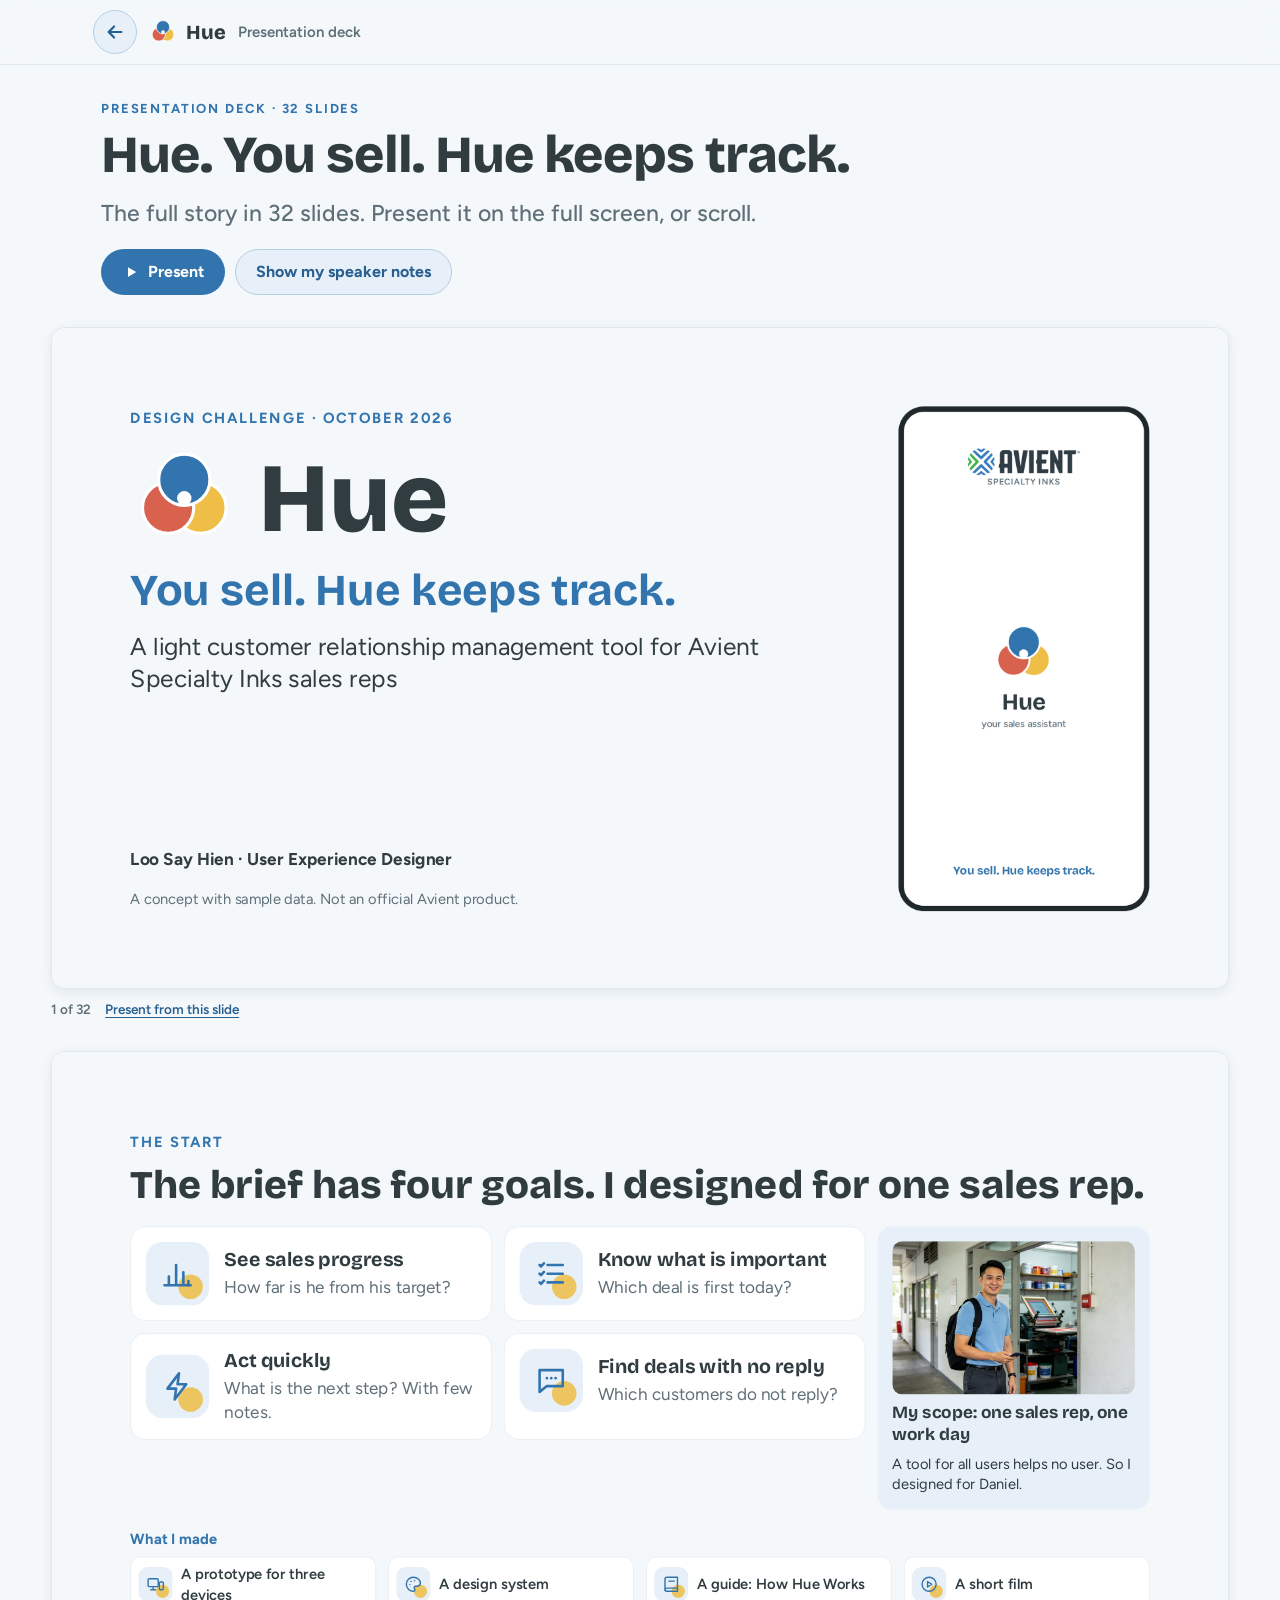
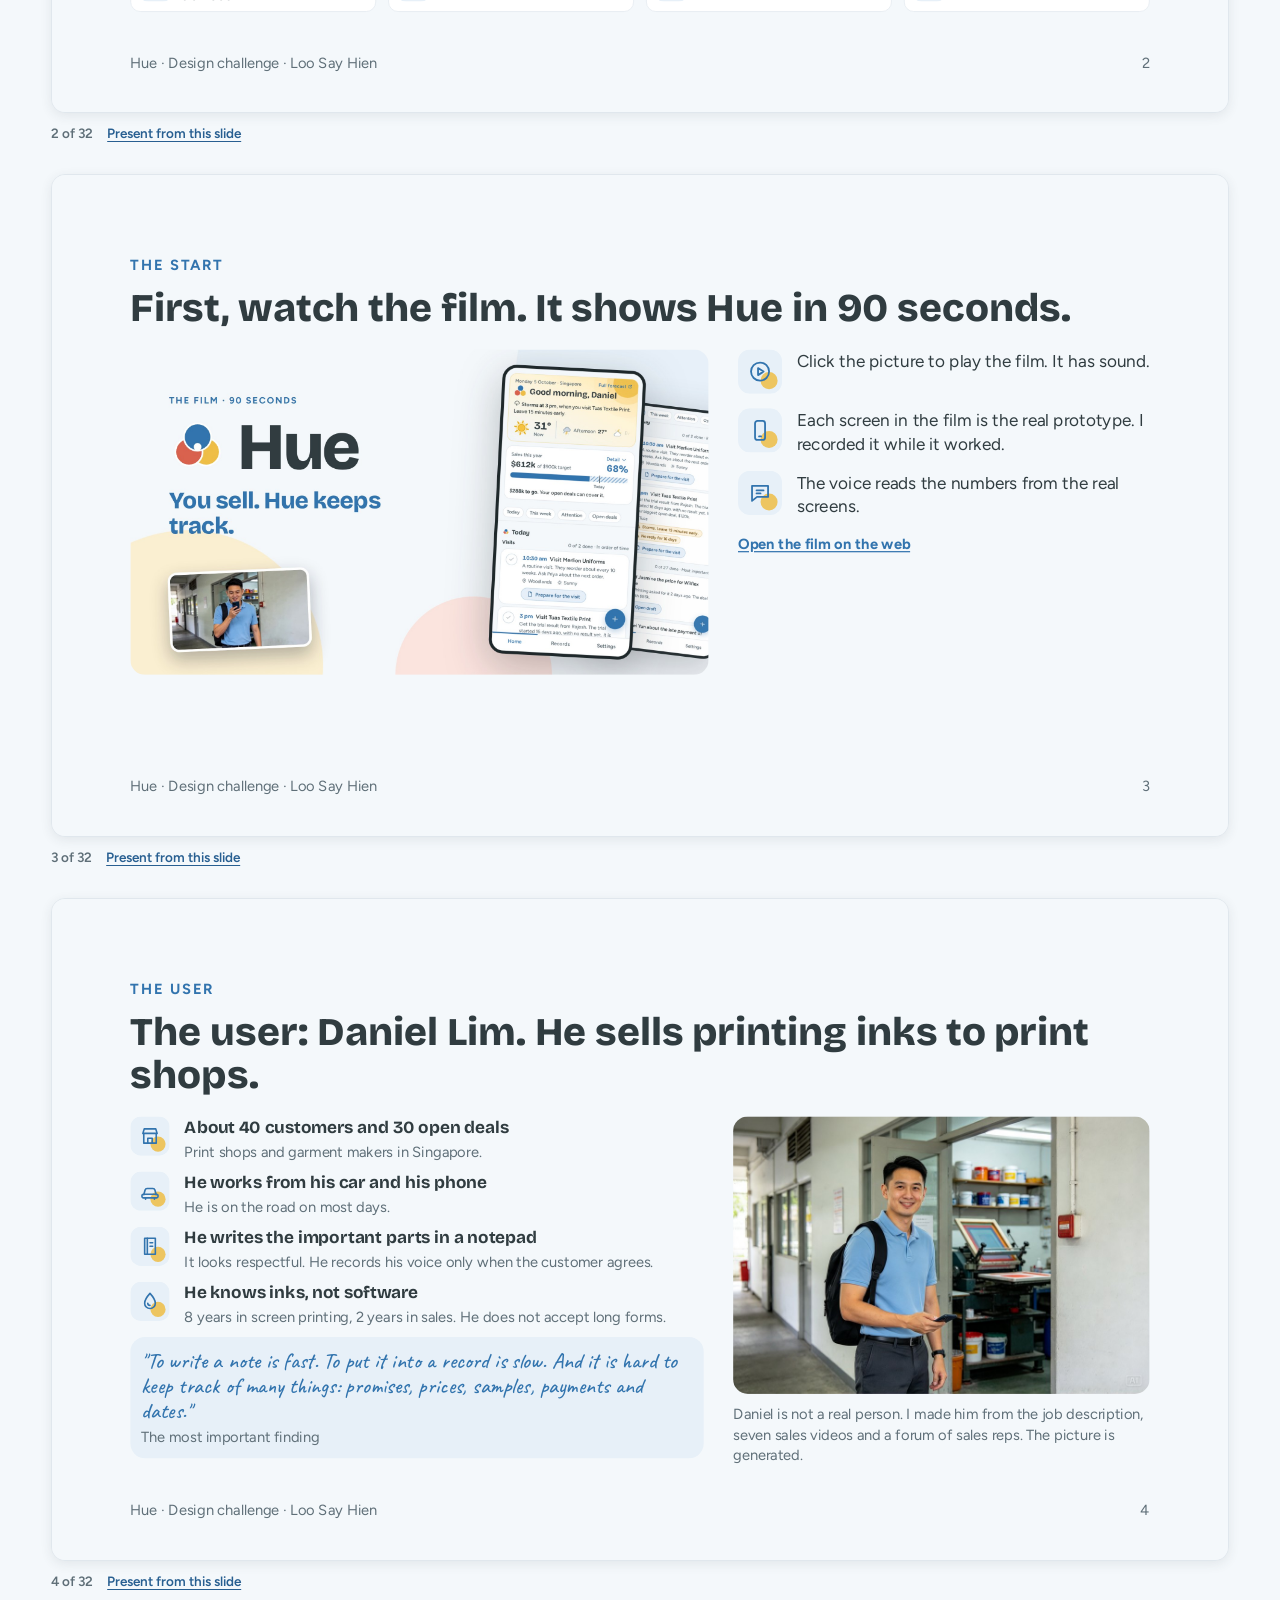
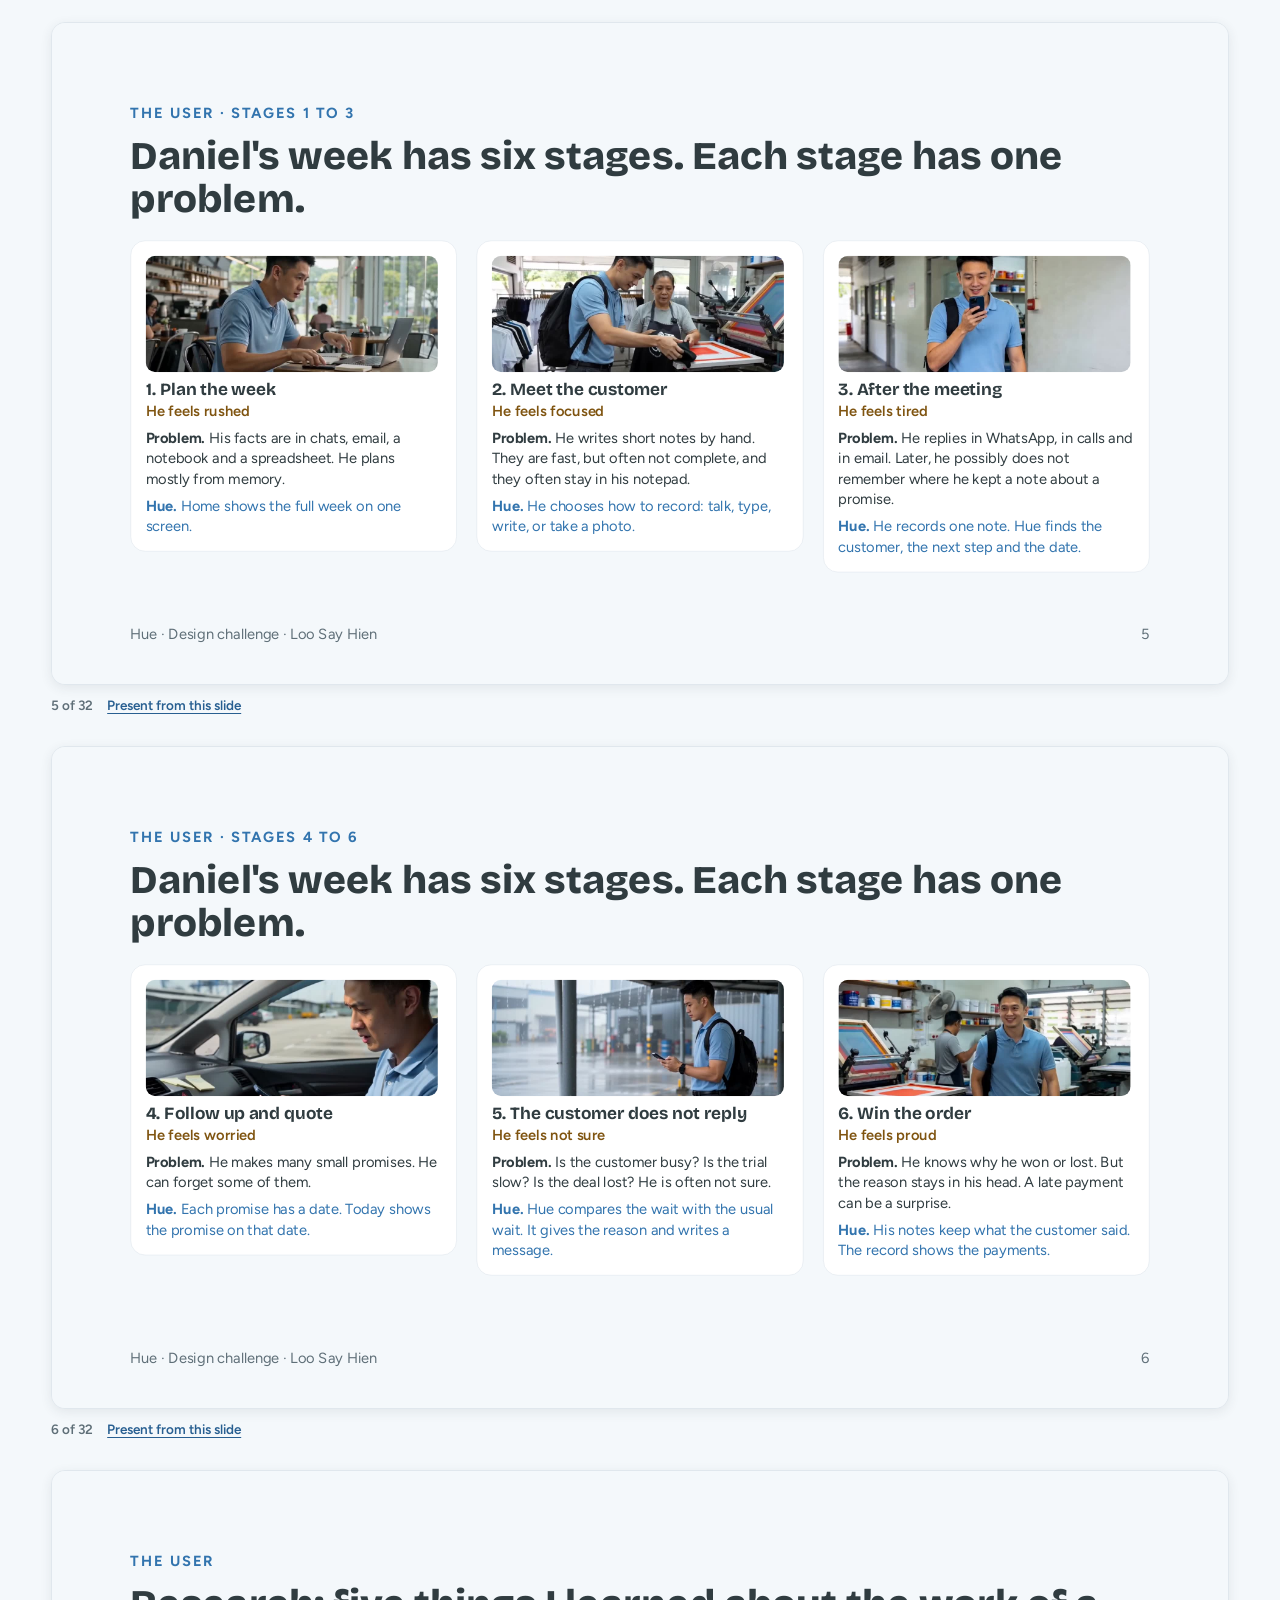
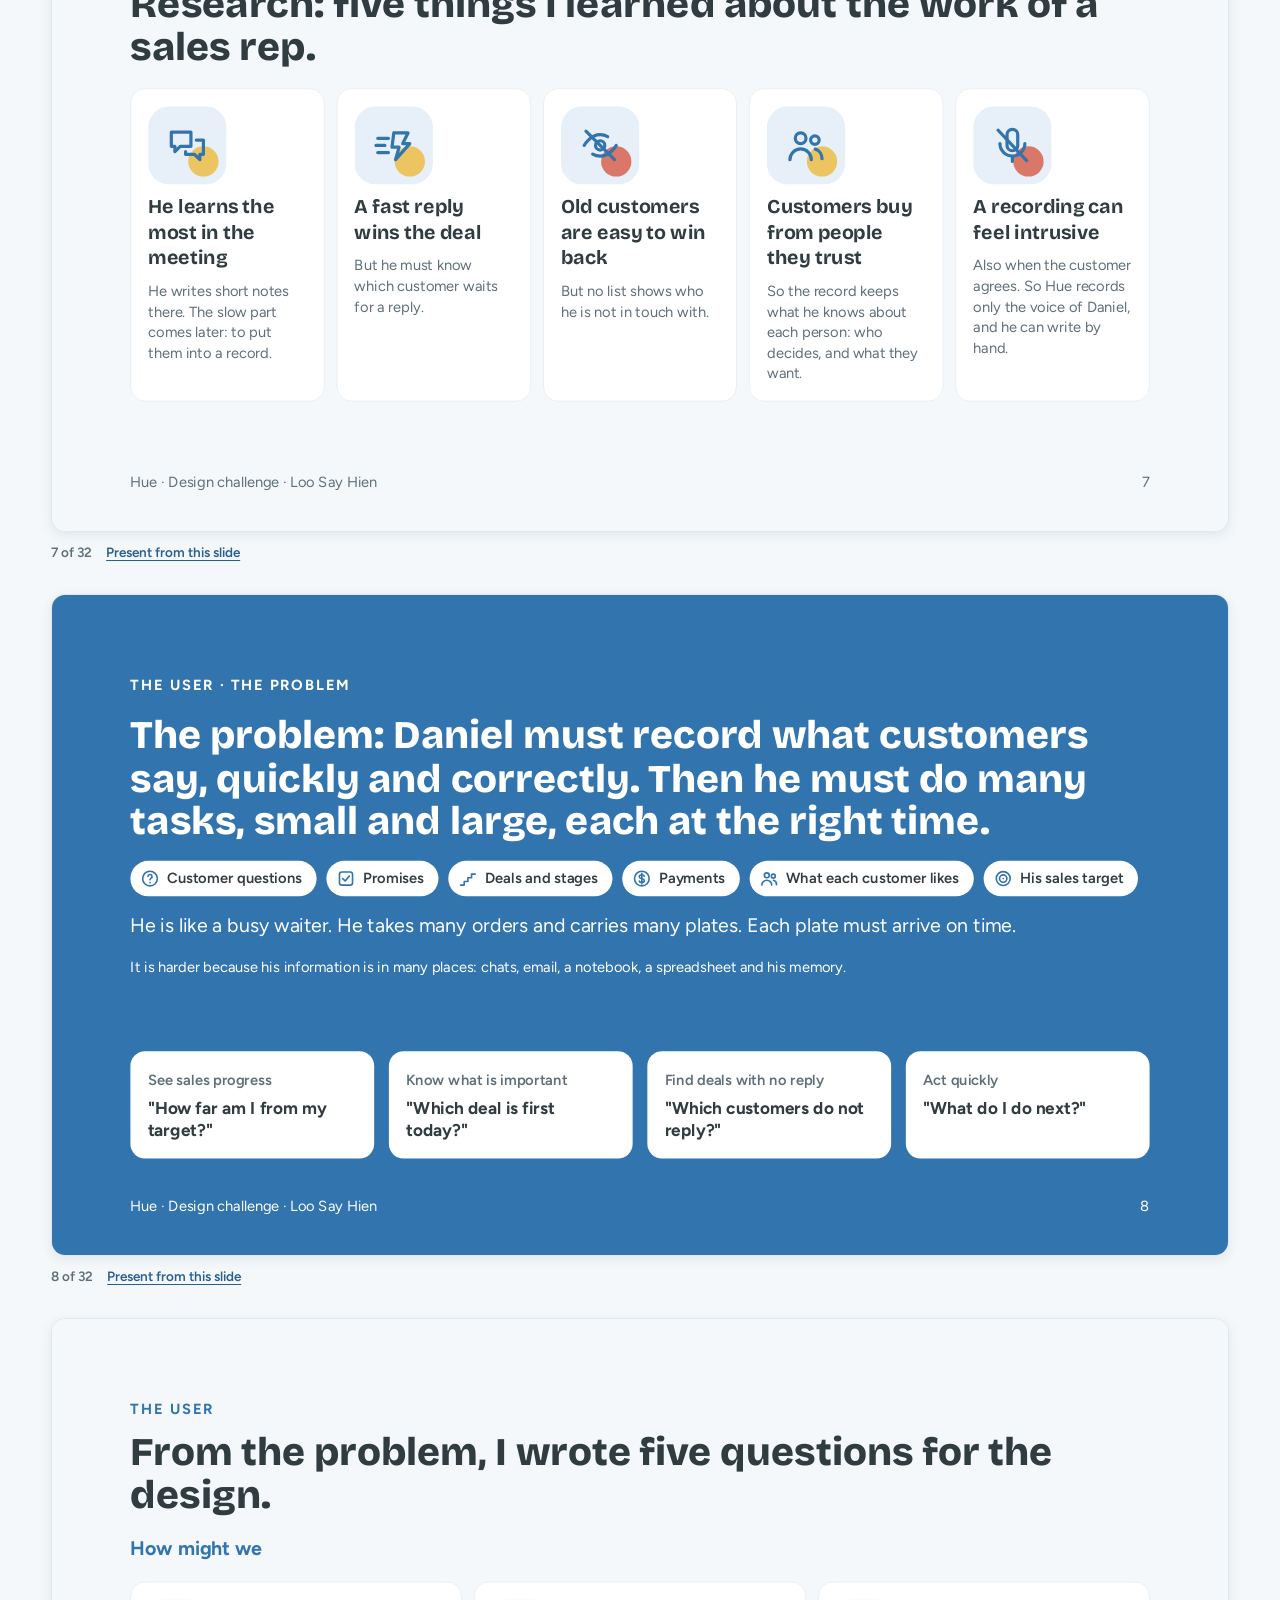
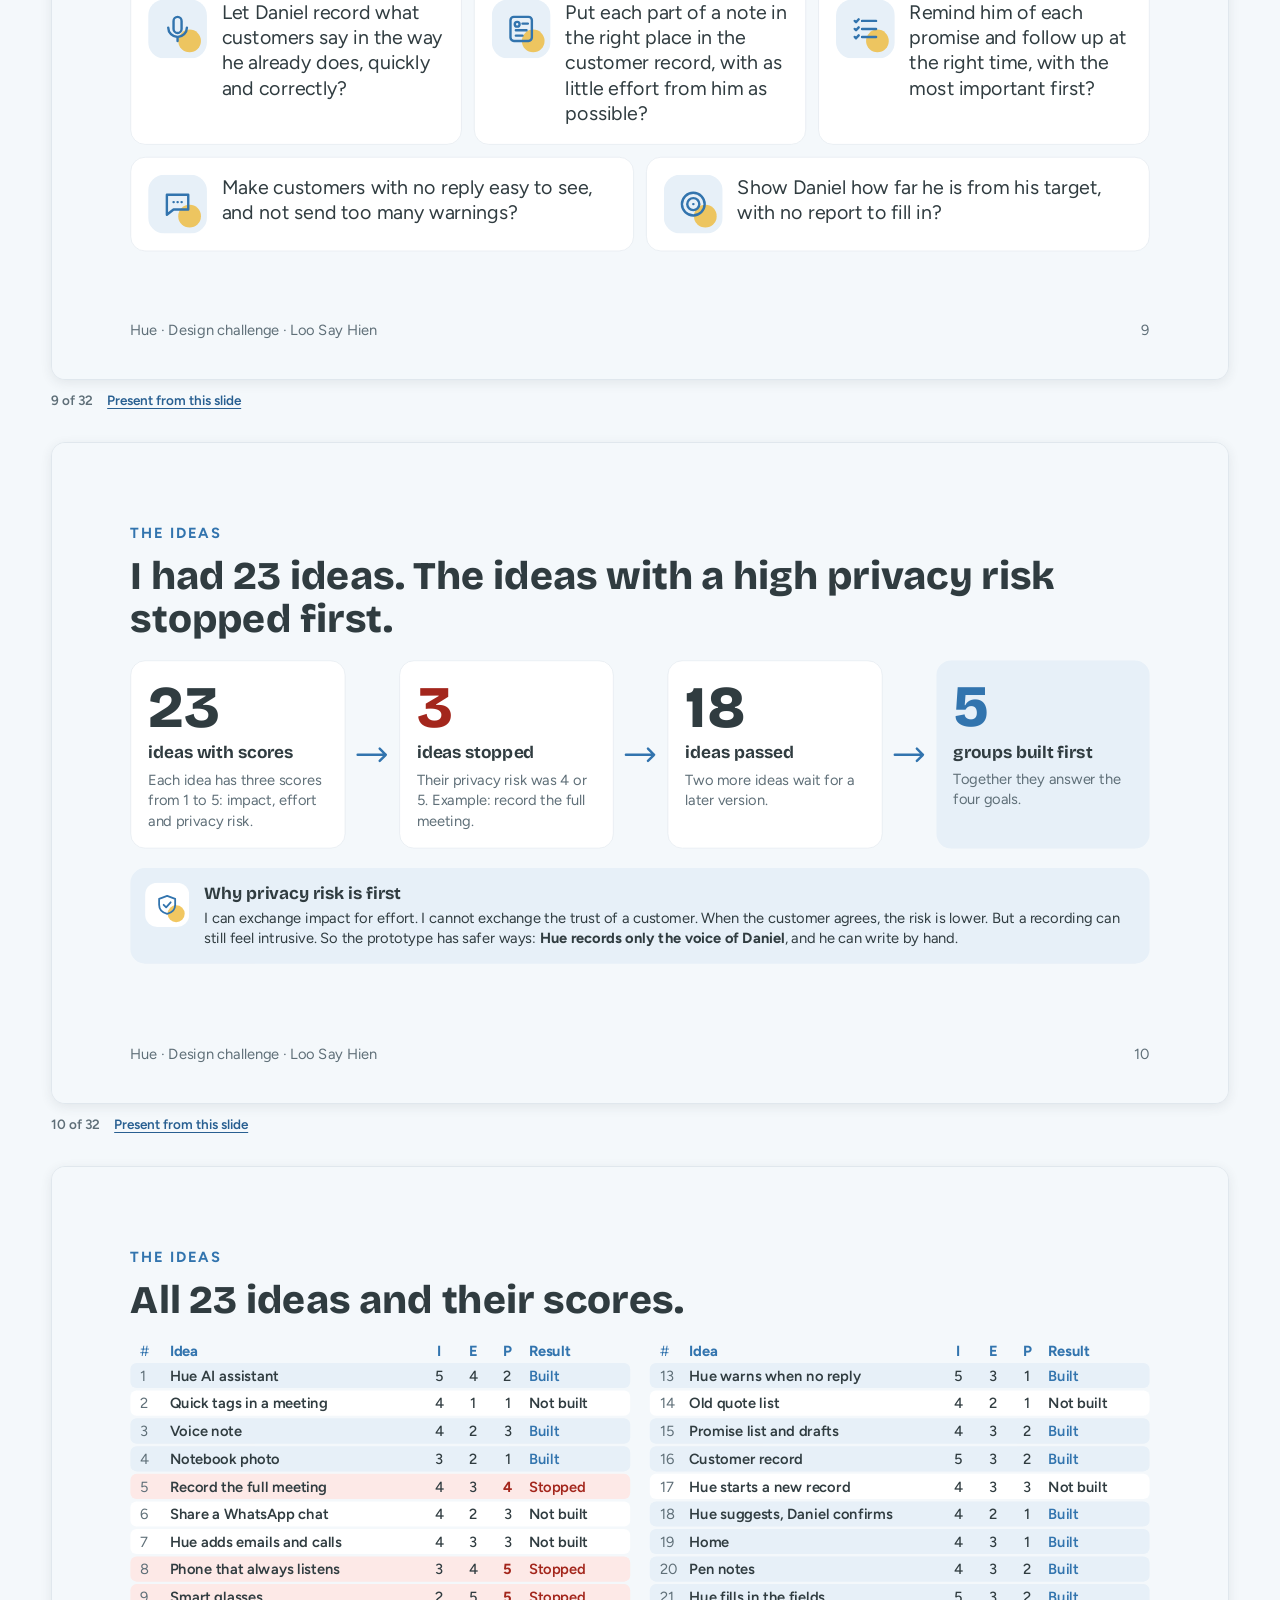
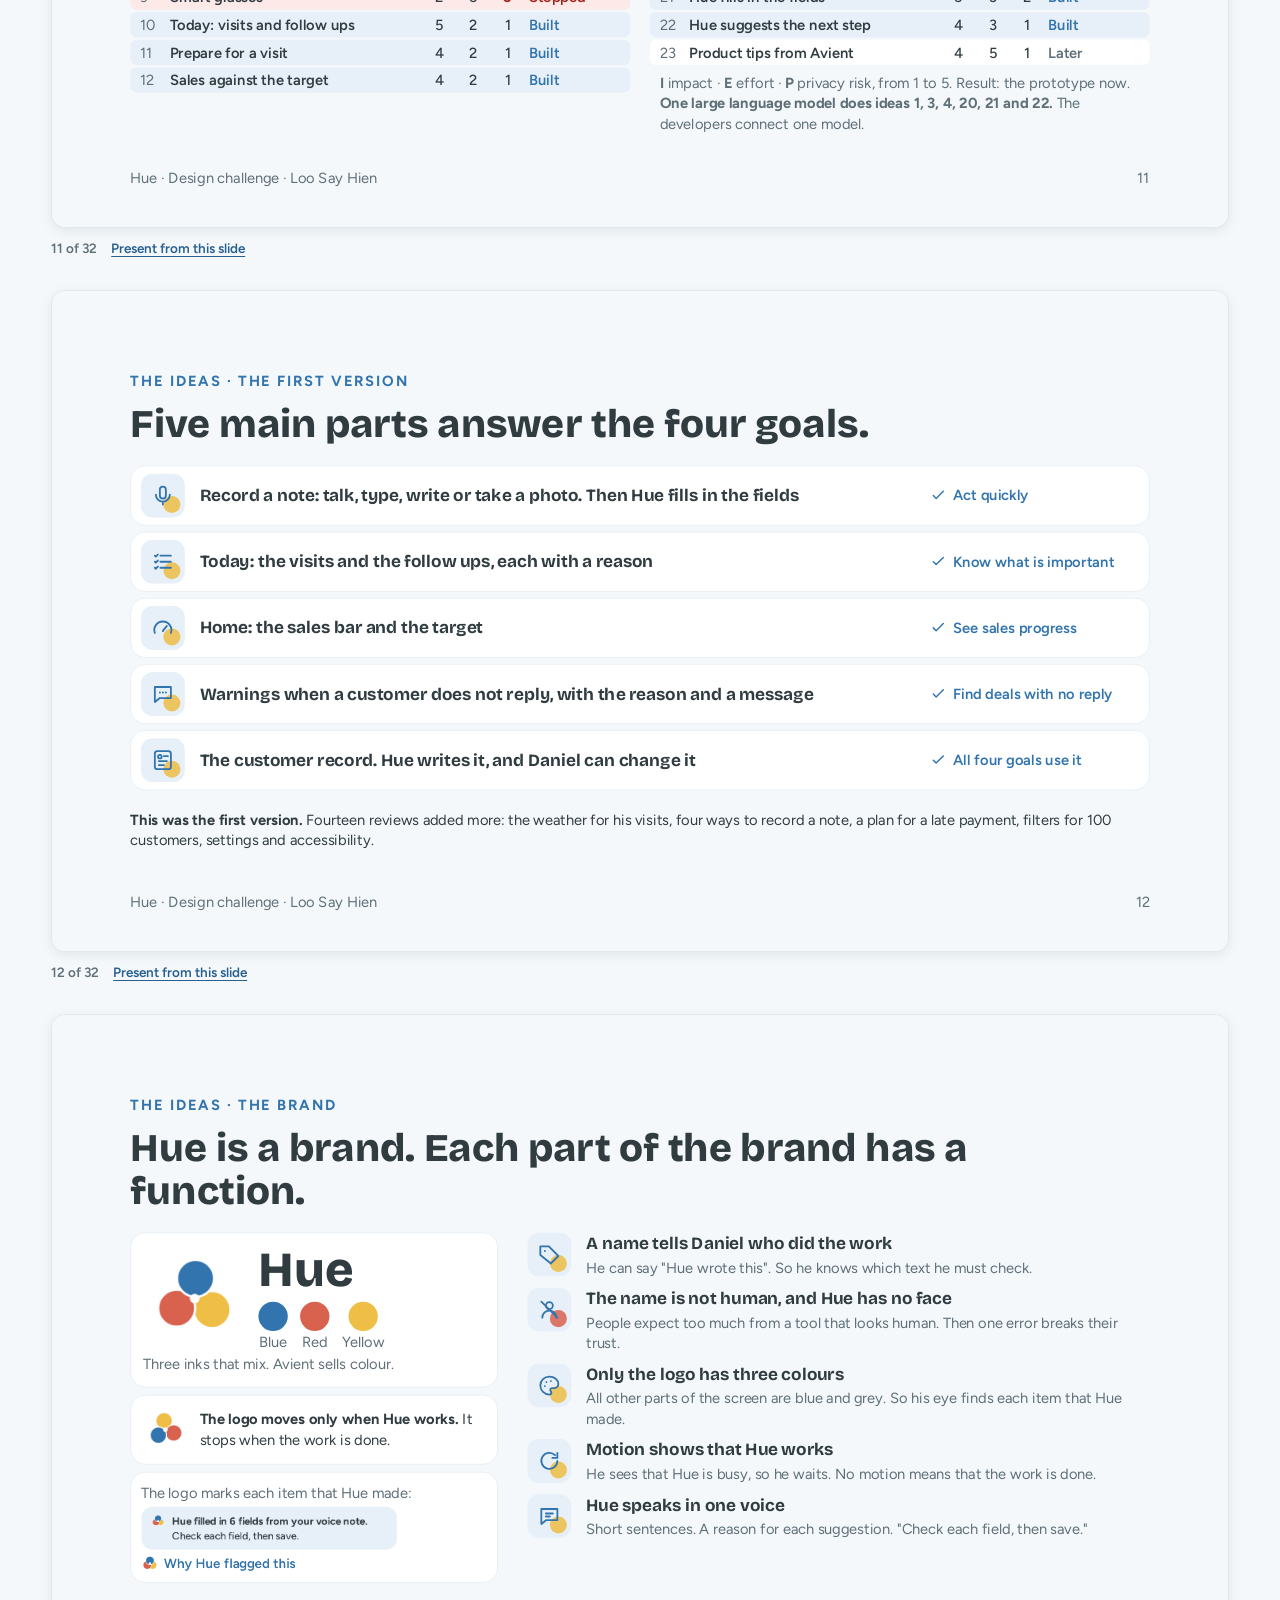
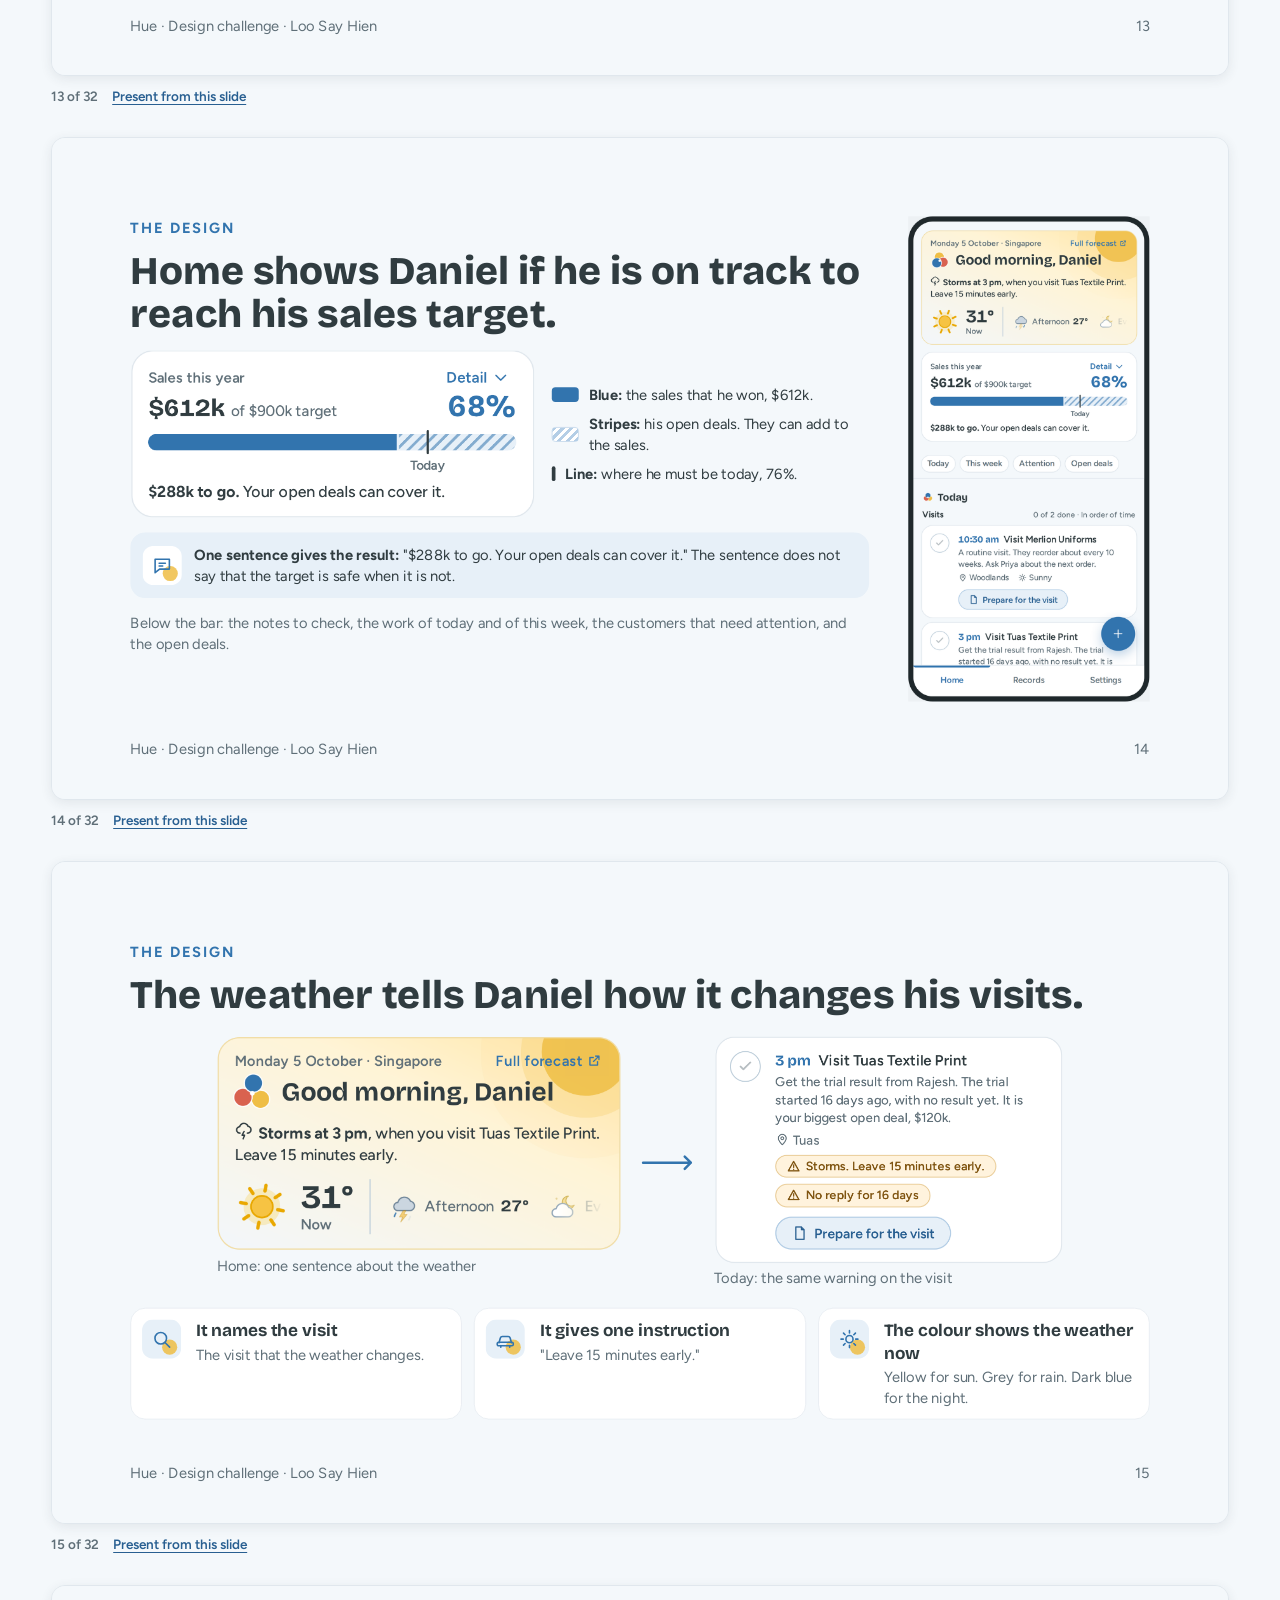
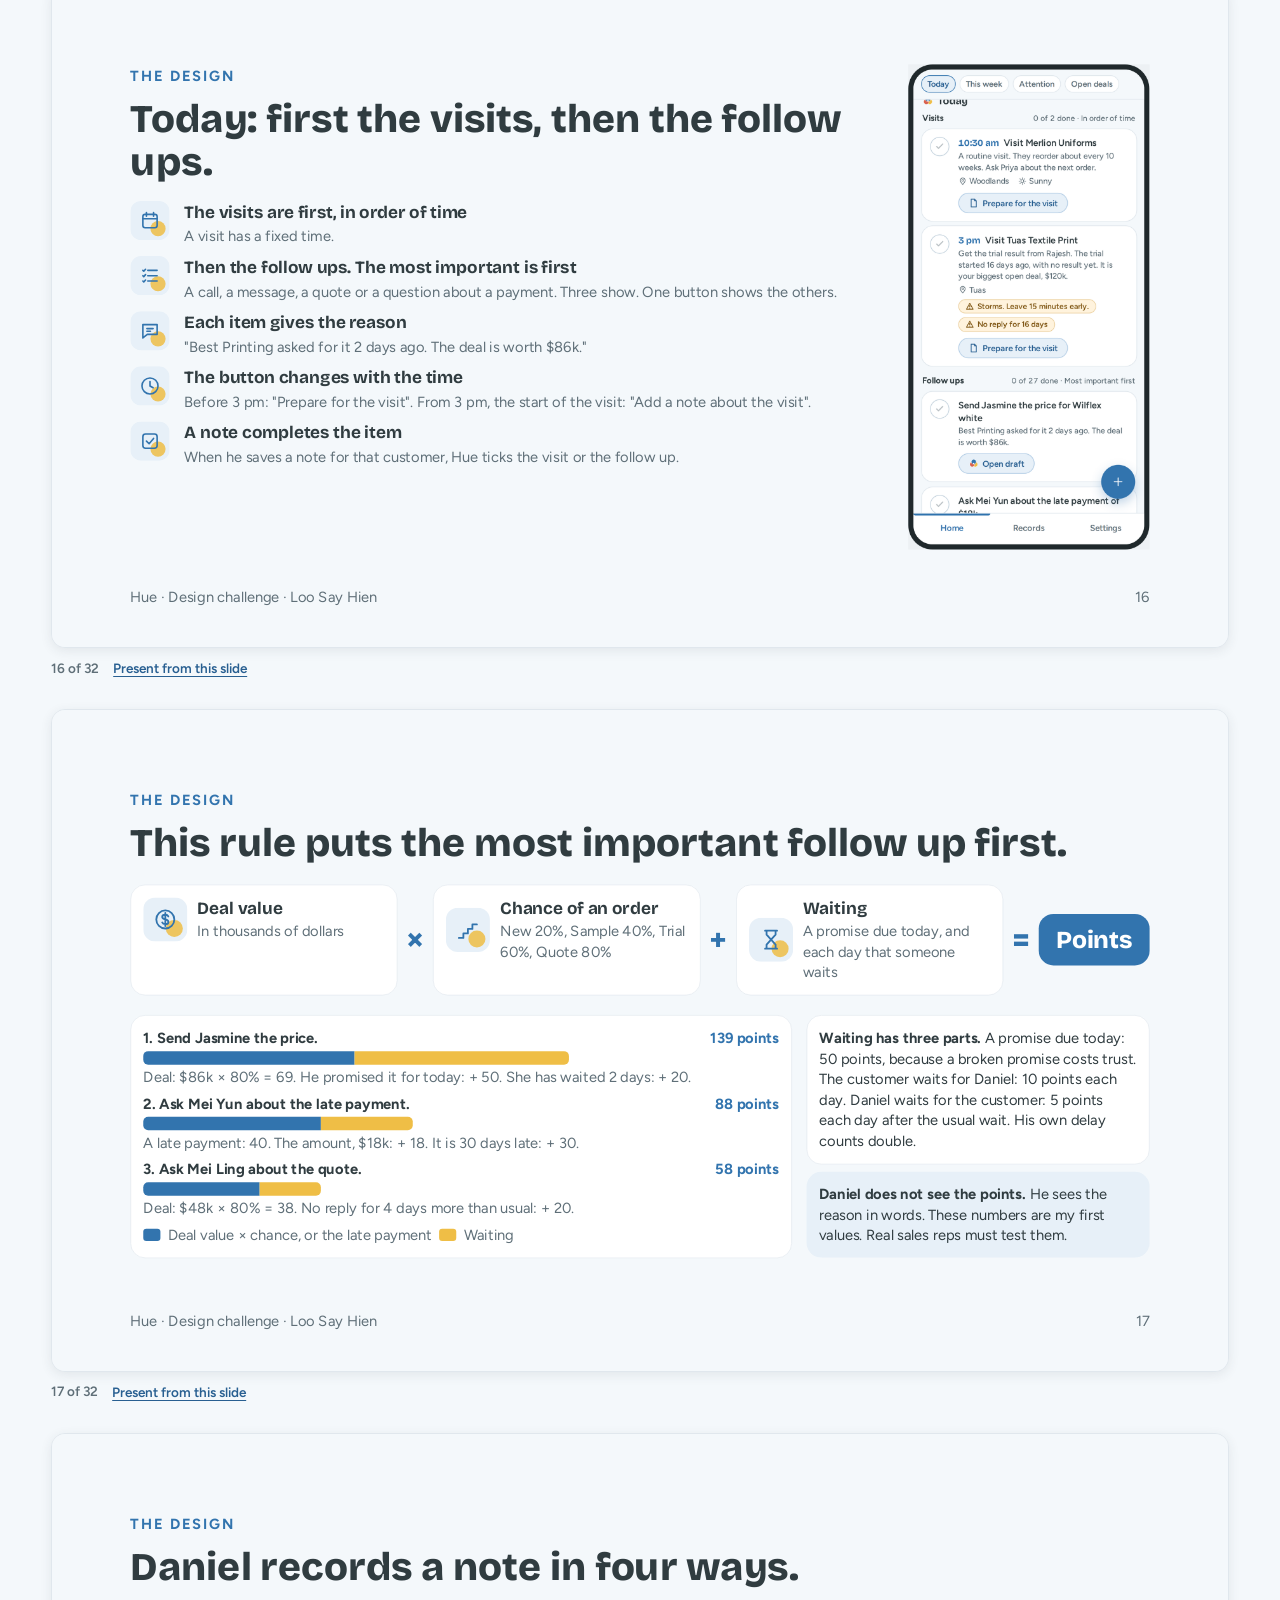
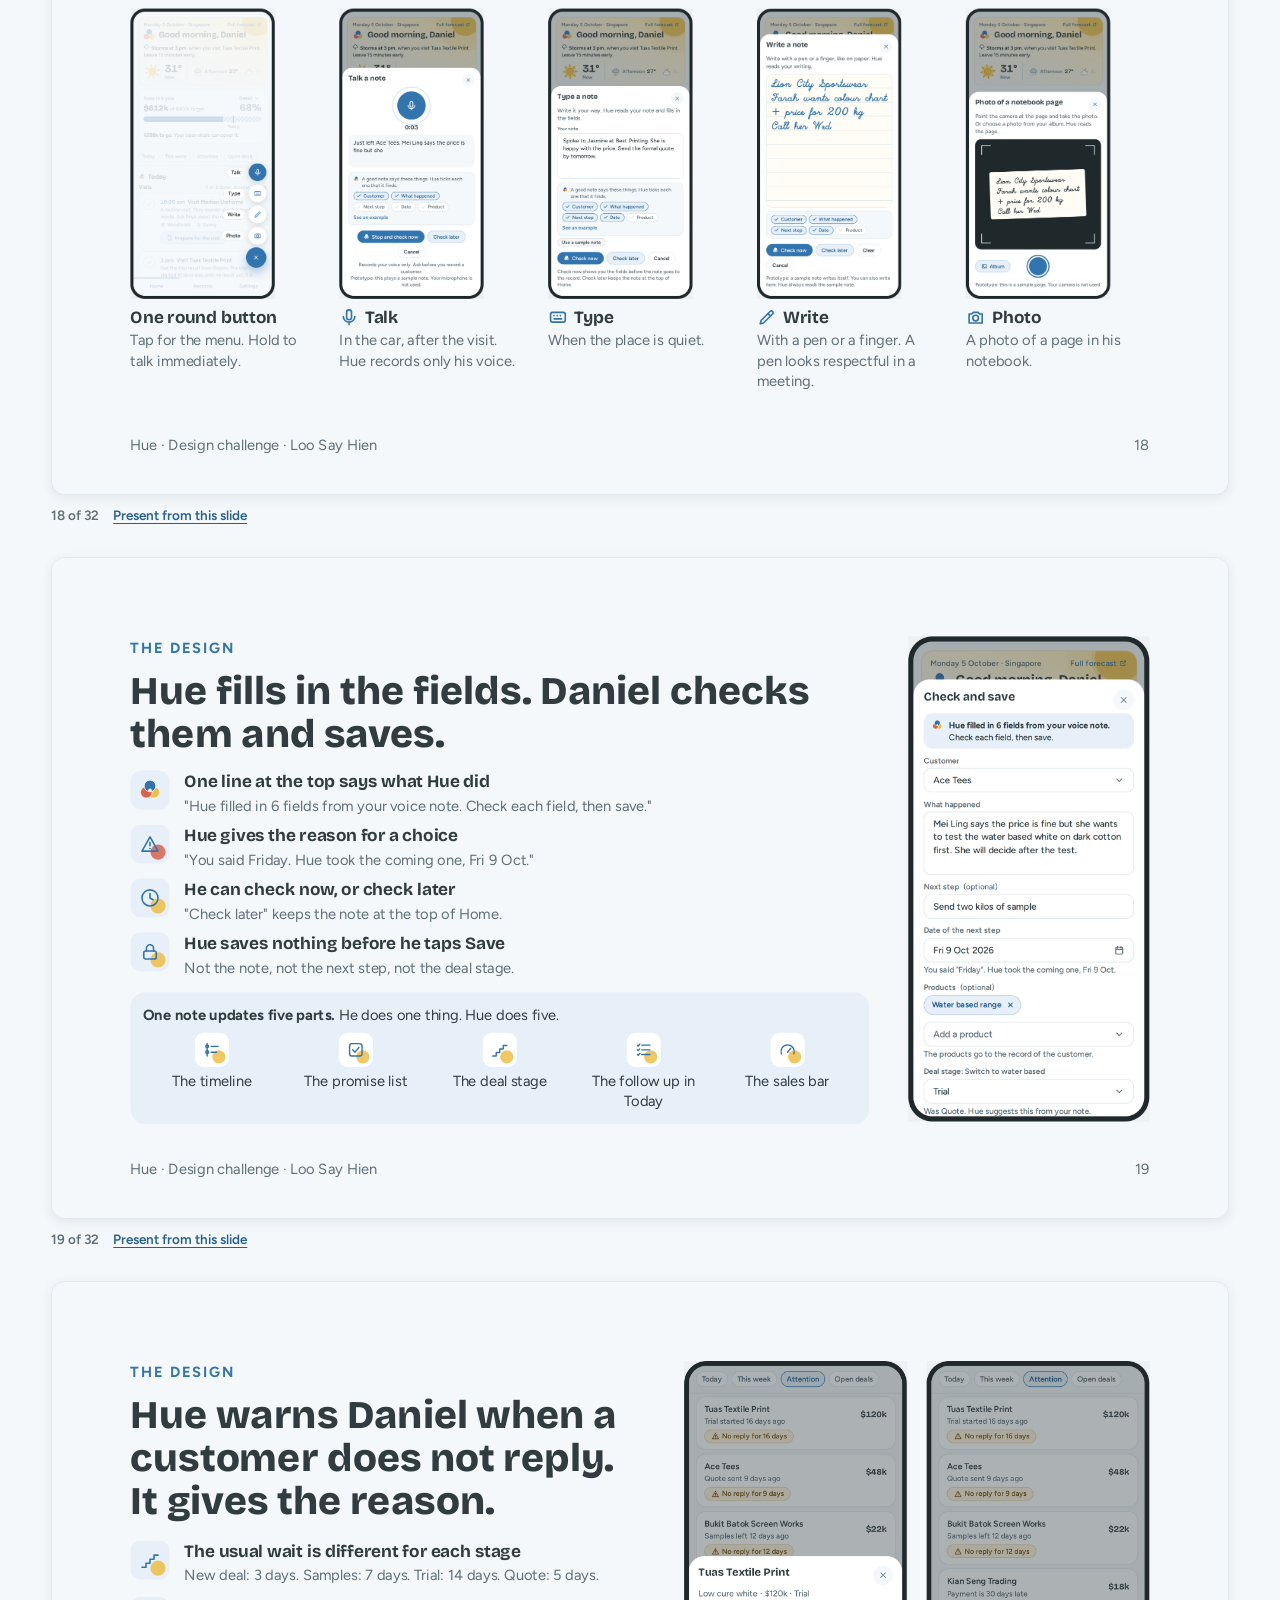
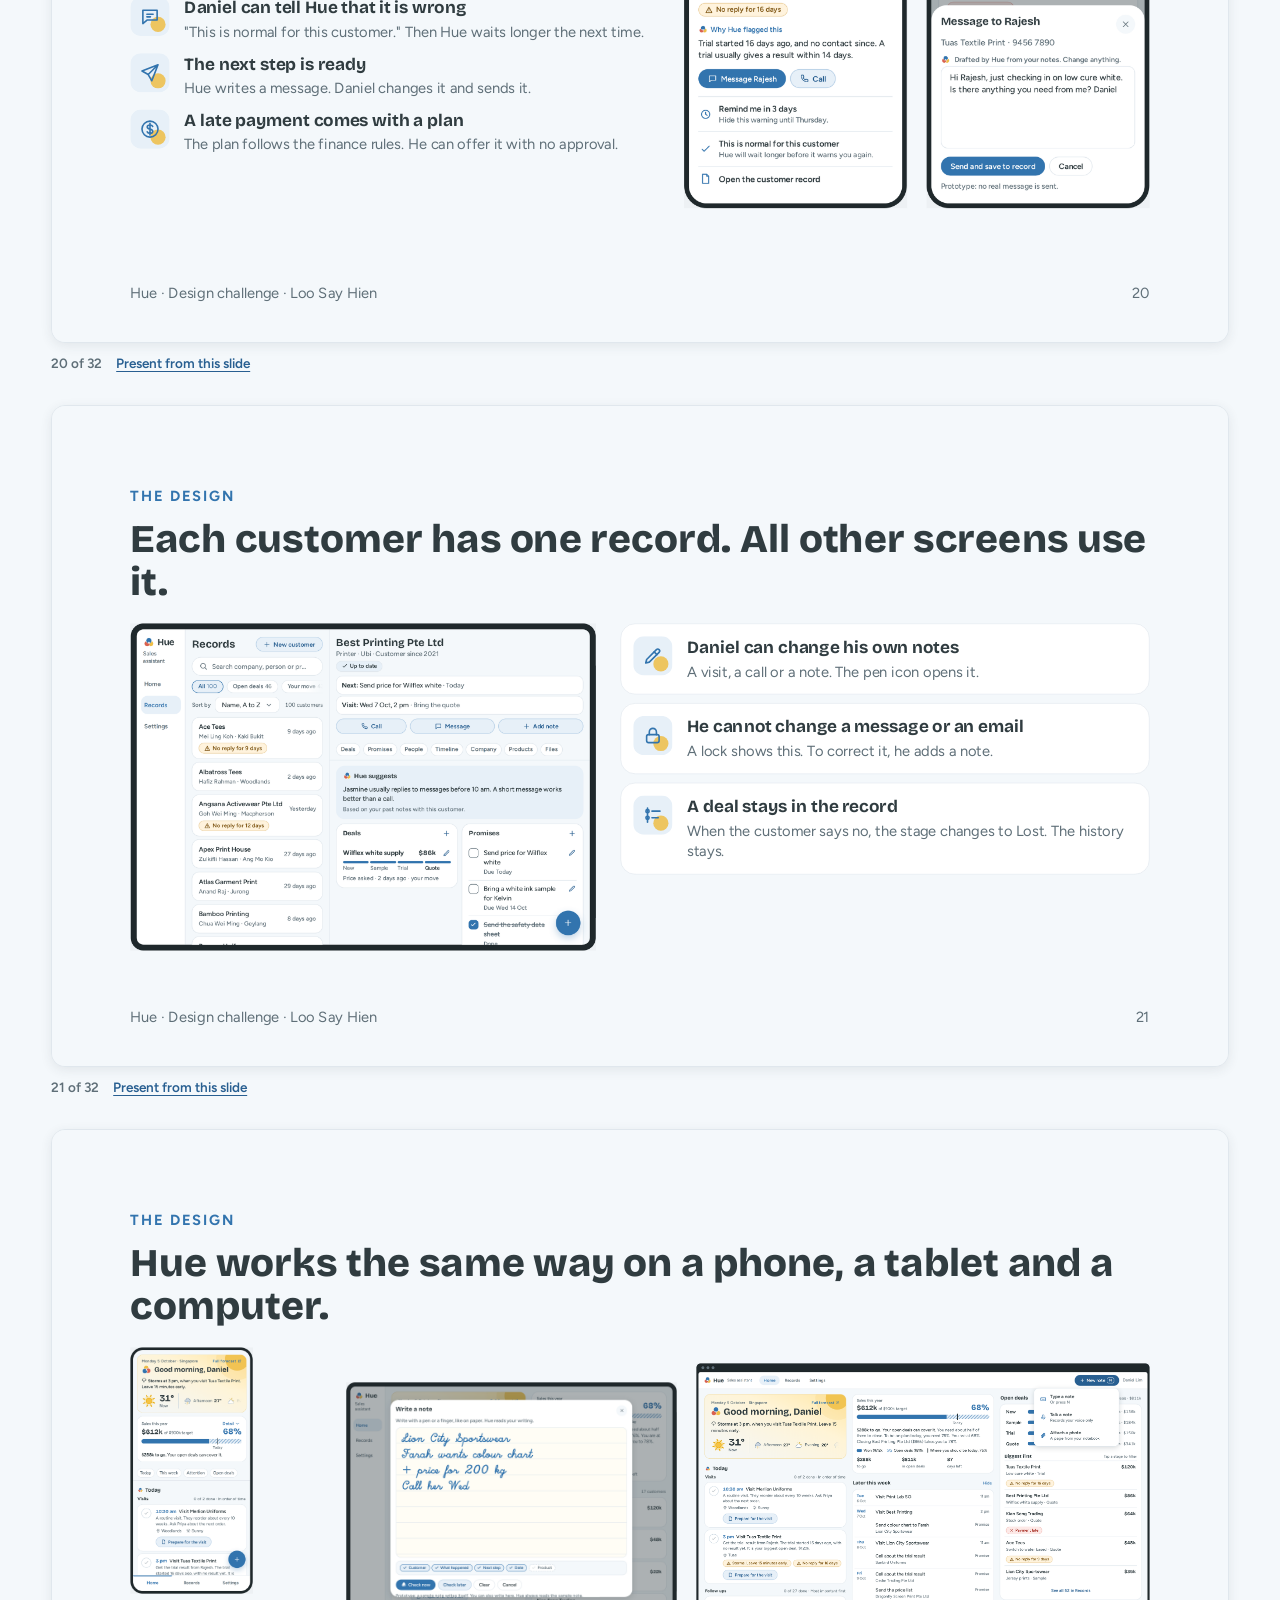
==== commit a008b722: "Third review of 6 October: new design system pictures, a quieter page sound, clearer slides Link pag" ====
--- a/deck/index.html
+++ b/deck/index.html
@@ -1113,7 +1113,7 @@
 </div>
 <div style="width:560px;display:flex;flex-direction:column;gap:12px">
 <div style="display:flex;flex-direction:column;gap:8px;background:#FFFFFF;border:1px solid #E0E7ED;border-radius:24px;padding:20px">
-<p style="font-size:24px;line-height:1.4;color:#303C40"><b>Waiting has three parts.</b> A promise that is due today: 50 points. The customer waits for Daniel: 10 points each day. Daniel waits for the customer: 5 points each day after the usual wait.</p>
+<p style="font-size:24px;line-height:1.4;color:#303C40"><b>Waiting has three parts.</b> A promise due today: 50 points, because a broken promise costs trust. The customer waits for Daniel: 10 points each day. Daniel waits for the customer: 5 points each day after the usual wait. His own delay counts double.</p>
 </div>
 <div style="display:flex;flex-direction:column;gap:8px;background:#E7F0F8;border-radius:24px;padding:20px">
 <p style="font-size:24px;line-height:1.4;color:#303C40"><b>Daniel does not see the points.</b> He sees the reason in words. These numbers are my first values. Real sales reps must test them.</p>
@@ -1125,7 +1125,7 @@
 <p style="font-size:24px;color:#5F6F78">17</p>
 </div>
 
-</section></div><p class="num"><span>17 of 32</span><button class="go" data-i="16">Present from this slide</button></p><p class="note"><b>Notes.</b> How does Hue know which follow up is first? It uses a rule. Points are the deal value times the chance of an order, plus the waiting time. Waiting has three parts. A promise that is due today gets 50 points. When the customer waits for Daniel, each day gets 10 points. When Daniel waits for the customer, each day after the usual wait gets 5 points. Here is an example. The price for Jasmine has 139 points, so it is first. A late payment has its own rule, because money that a customer owes comes before most new deals. Daniel does not see the points. He sees the reason. These numbers are my first values. A test with real sales reps must confirm them.</p></article>
+</section></div><p class="num"><span>17 of 32</span><button class="go" data-i="16">Present from this slide</button></p><p class="note"><b>Notes.</b> How does Hue know which follow up is first? It uses a rule. Points are the deal value times the chance of an order, plus the waiting time. Waiting has three parts. A promise that is due today gets 50 points, because a broken promise costs trust. This is as much as a large deal. When the customer waits for Daniel, each day gets 10 points. When Daniel waits for the customer, each day after the usual wait gets 5 points. His own delay counts double, because he can end it today. Each of these two stops at 30 points, so a small old item does not stay at the top. Here is an example. The price for Jasmine has 139 points, so it is first. A late payment has its own rule, because money that a customer owes comes before most new deals. Daniel does not see the points. He sees the reason. These numbers are my first values. A test with real sales reps must confirm them.</p></article>
 <article class="fr" id="capture"><div class="box"><section class="sl" id="s-capture" aria-label="Slide 18" data-transition="fade" style="background:#F4F8FB;color:#303C40;font-family:'Figtree', Arial, sans-serif;padding:128px 128px 160px;display:flex;flex-direction:column;gap:32px">
 <div style="display:flex;flex-direction:column;gap:16px">
 <p style="font-size:24px;font-weight:700;letter-spacing:3px;text-transform:uppercase;color:#3274AE">The design</p>
@@ -1726,8 +1726,8 @@
 <div style="display:flex;flex-direction:row;gap:20px;align-items:center;padding:7px 0;border-bottom:1px solid #E0E7ED">
 <div style="flex:none;width:44px"><svg width="44" height="44" viewBox="0 0 44 44" fill="none"><g transform="scale(1.0000)"><rect width="44" height="44" rx="12" fill="#E7F0F8"/><circle cx="31" cy="31" r="8.5" fill="#EFBE46" opacity=".85"/><g transform="translate(10 10)" stroke="#3274AE" stroke-width="1.8" stroke-linecap="round" stroke-linejoin="round"><path d="M4 20l1-4L16 5a2.1 2.1 0 0 1 3 3L8 19z"/><path d="M13.5 7.5l3 3"/></g></g></svg></div>
 <p style="width:330px;font-size:24px;line-height:1.4;color:#303C40;font-weight:600">Notes are easy to do</p>
-<p style="flex:1;font-size:24px;line-height:1.4;color:#303C40;font-weight:400">Notes that are in the record on the day of the visit</p>
-<p style="width:400px;font-size:24px;line-height:1.4;color:#5F6F78;font-weight:400">9 of 10</p>
+<p style="flex:1;font-size:24px;line-height:1.4;color:#303C40;font-weight:400">Visits that have a note in Hue on the same day</p>
+<p style="width:400px;font-size:24px;line-height:1.4;color:#5F6F78;font-weight:400">9 of 10 visits</p>
 </div>
 <div style="display:flex;flex-direction:row;gap:20px;align-items:center;padding:7px 0;border-bottom:1px solid #E0E7ED">
 <div style="flex:none;width:44px"><svg width="44" height="44" viewBox="0 0 44 44" fill="none"><g transform="scale(1.0000)"><rect width="44" height="44" rx="12" fill="#E7F0F8"/><circle cx="31" cy="31" r="8.5" fill="#EFBE46" opacity=".85"/><g transform="translate(10 10)" stroke="#3274AE" stroke-width="1.8" stroke-linecap="round" stroke-linejoin="round"><path d="M12 3l8 3v6c0 4.5-3.2 7.9-8 9-4.8-1.1-8-4.5-8-9V6z"/><path d="M8.5 12l2.5 2.5 4.5-5"/></g></g></svg></div>
@@ -1995,7 +1995,7 @@
       on=false, cur=-1, sound=true, idle=0, last=null;
   function size(){ var k=Math.min(stage.clientWidth/1920, stage.clientHeight/1080); if(cur>=0) sls[cur].style.setProperty('--k', k) }
   /* the sound of a page: a short recording, stored with the site */
-  var page=new Audio('../assets/media/page-flip.mp3'); page.preload='auto'; page.volume=.9;
+  var page=new Audio('../assets/media/page-flip.mp3'); page.preload='auto';
   function flip(){ if(!sound) return; try{ page.currentTime=0; var p=page.play(); if(p&&p.catch) p.catch(function(){}) }catch(e){} }
   /* the first guide: it goes away at the first page turn, at a tap, or after some seconds */
   var hint=document.getElementById('hint'), hintT=0;
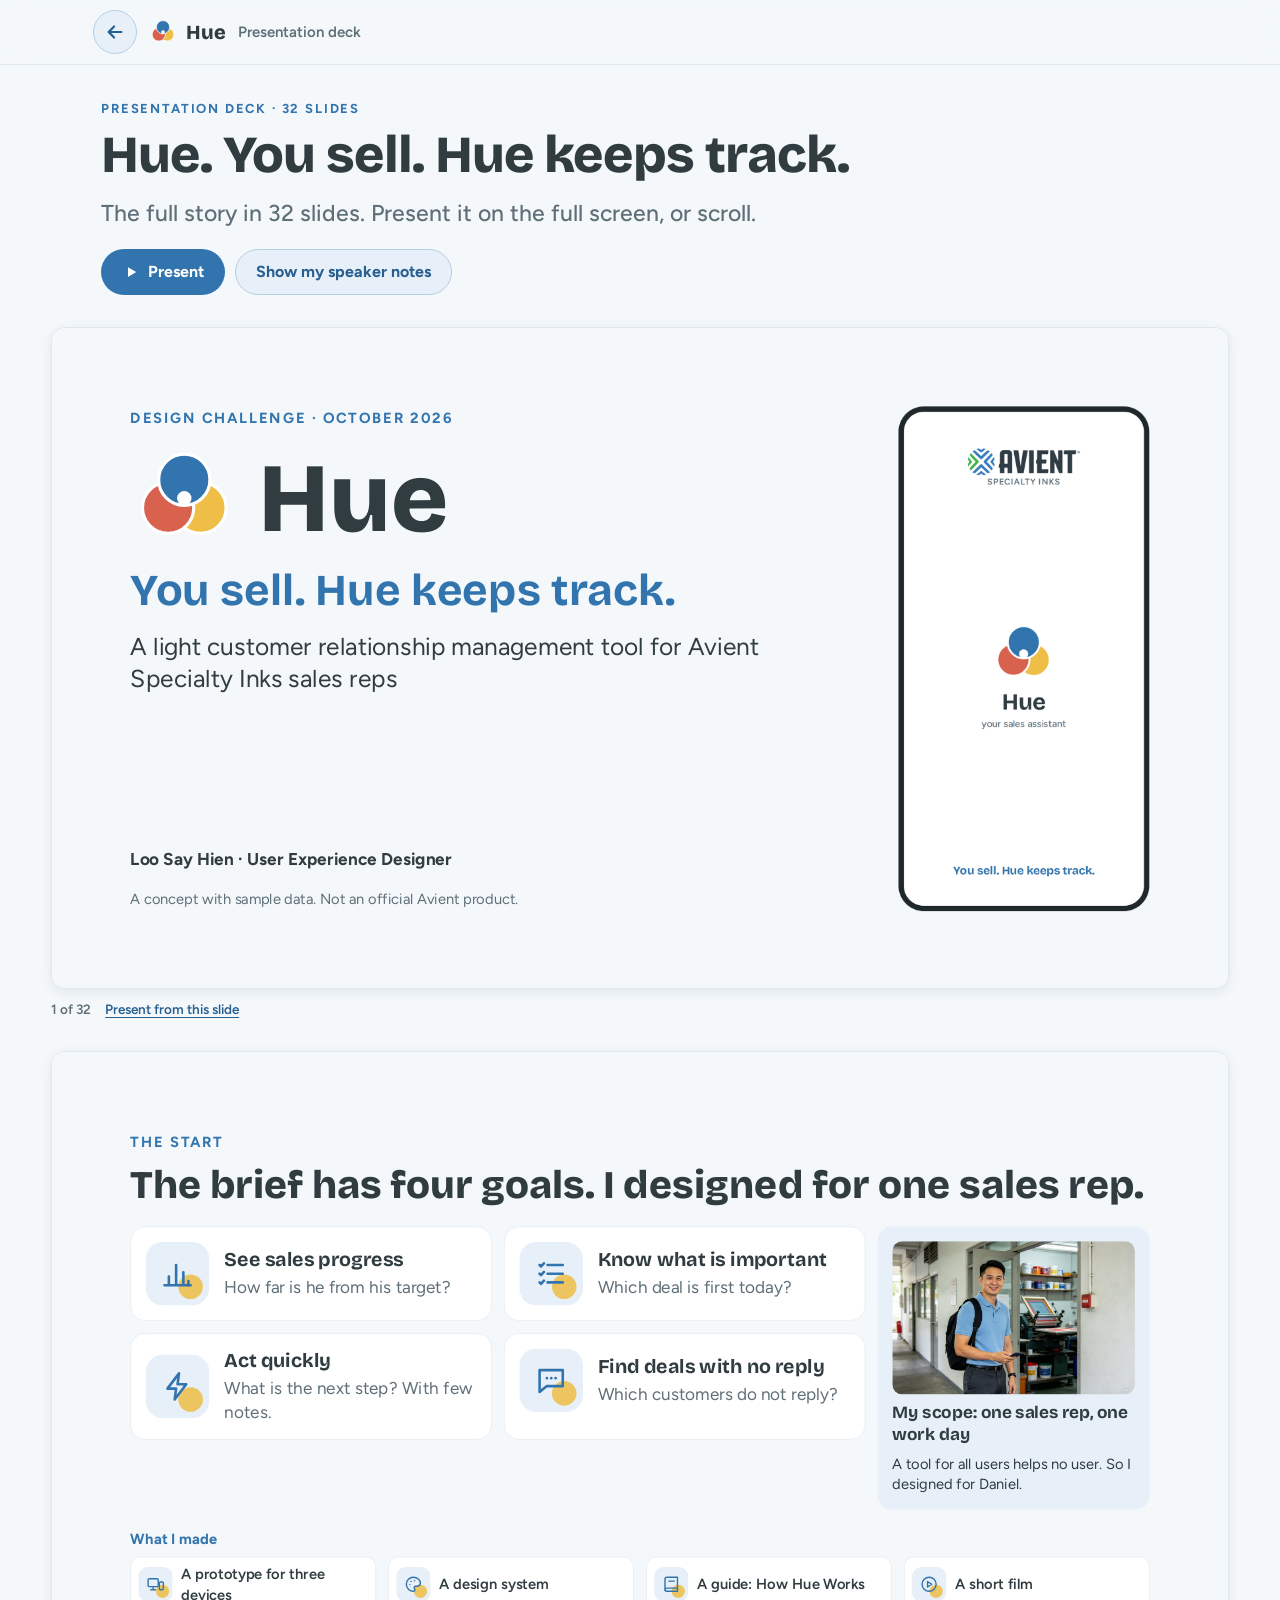
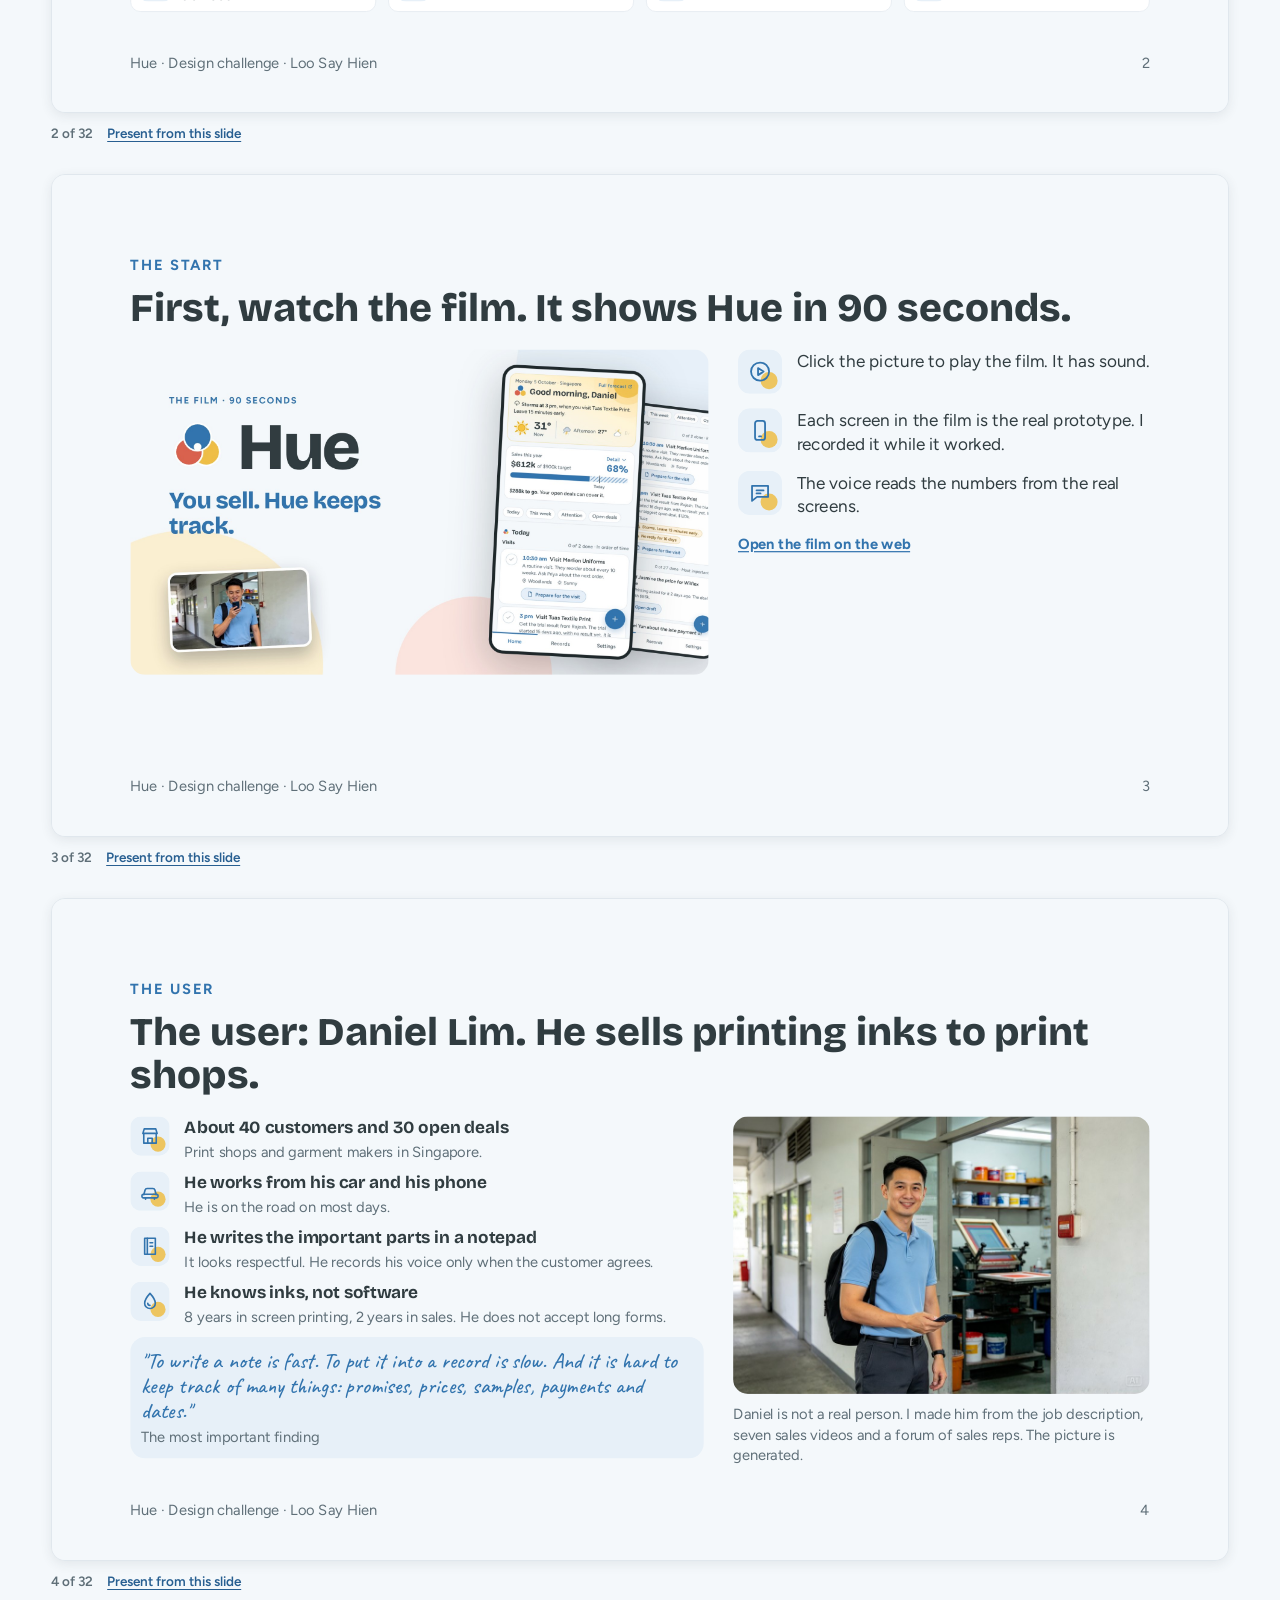
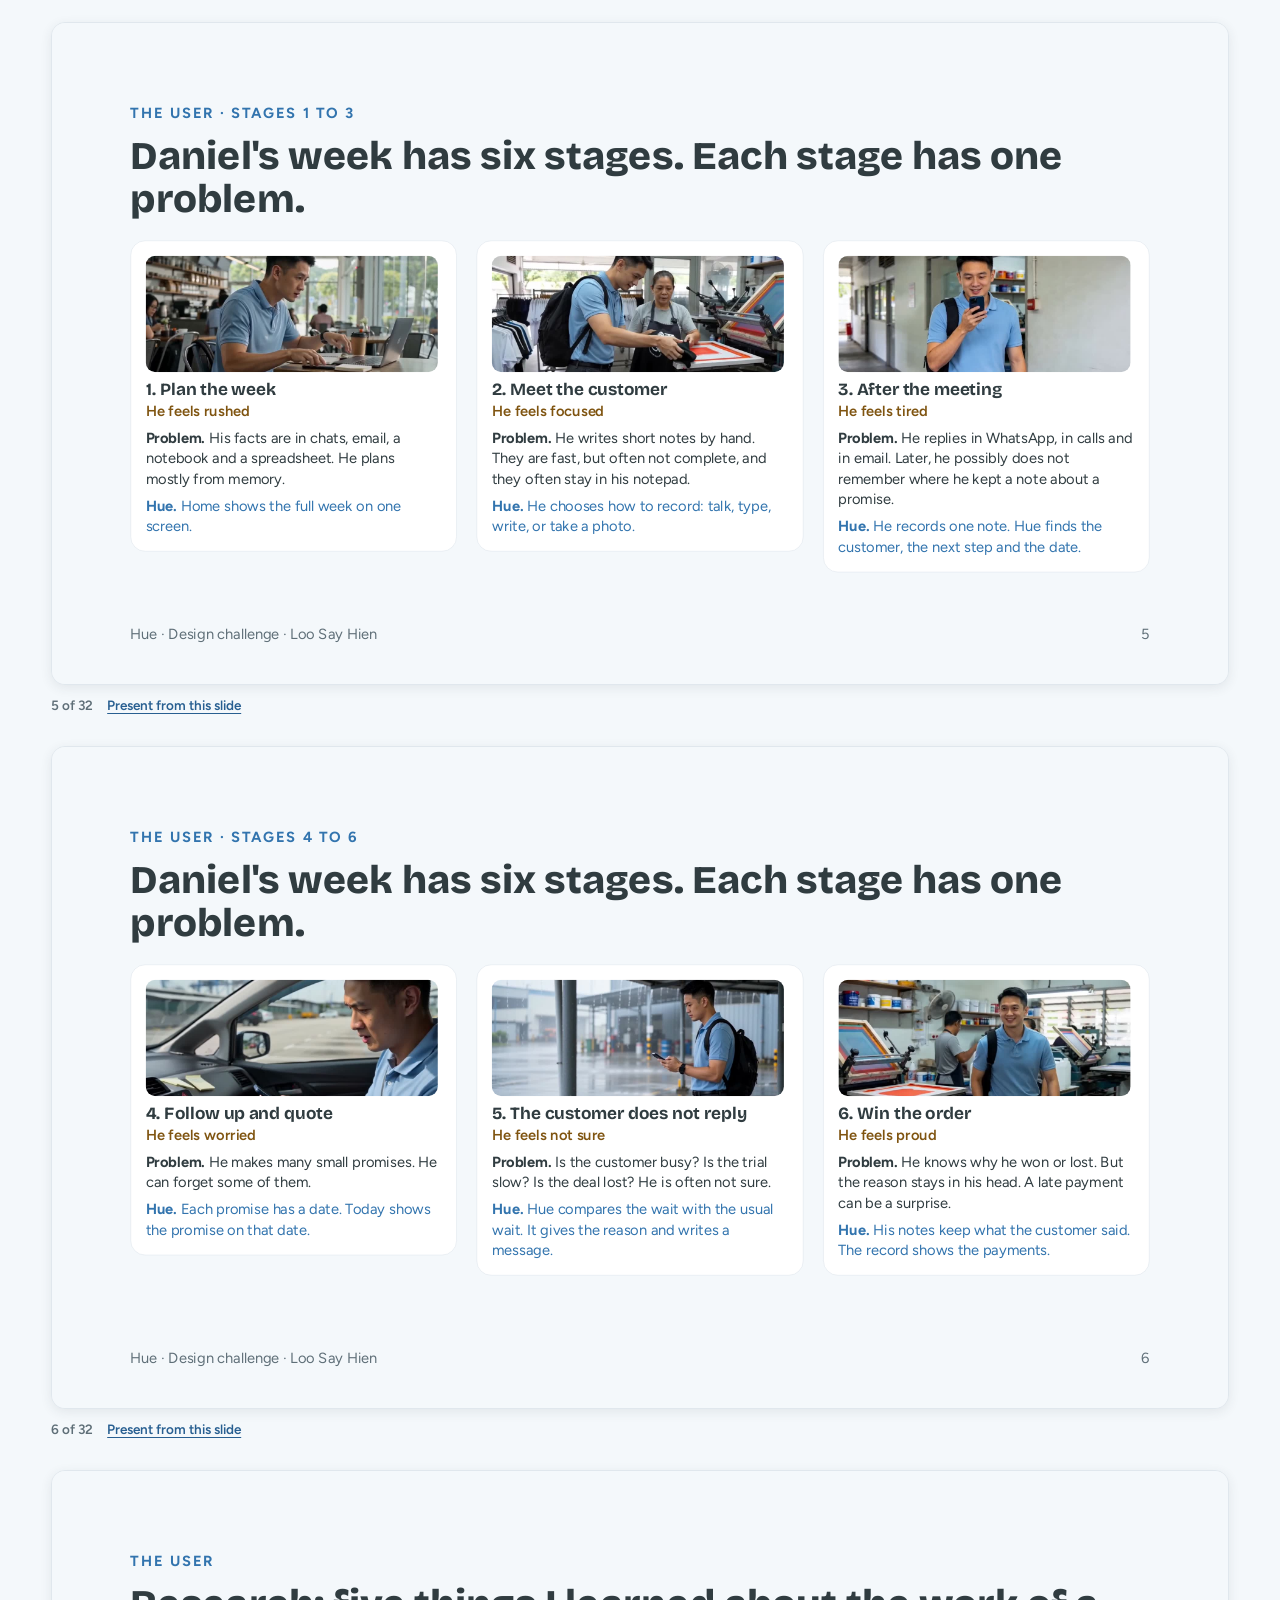
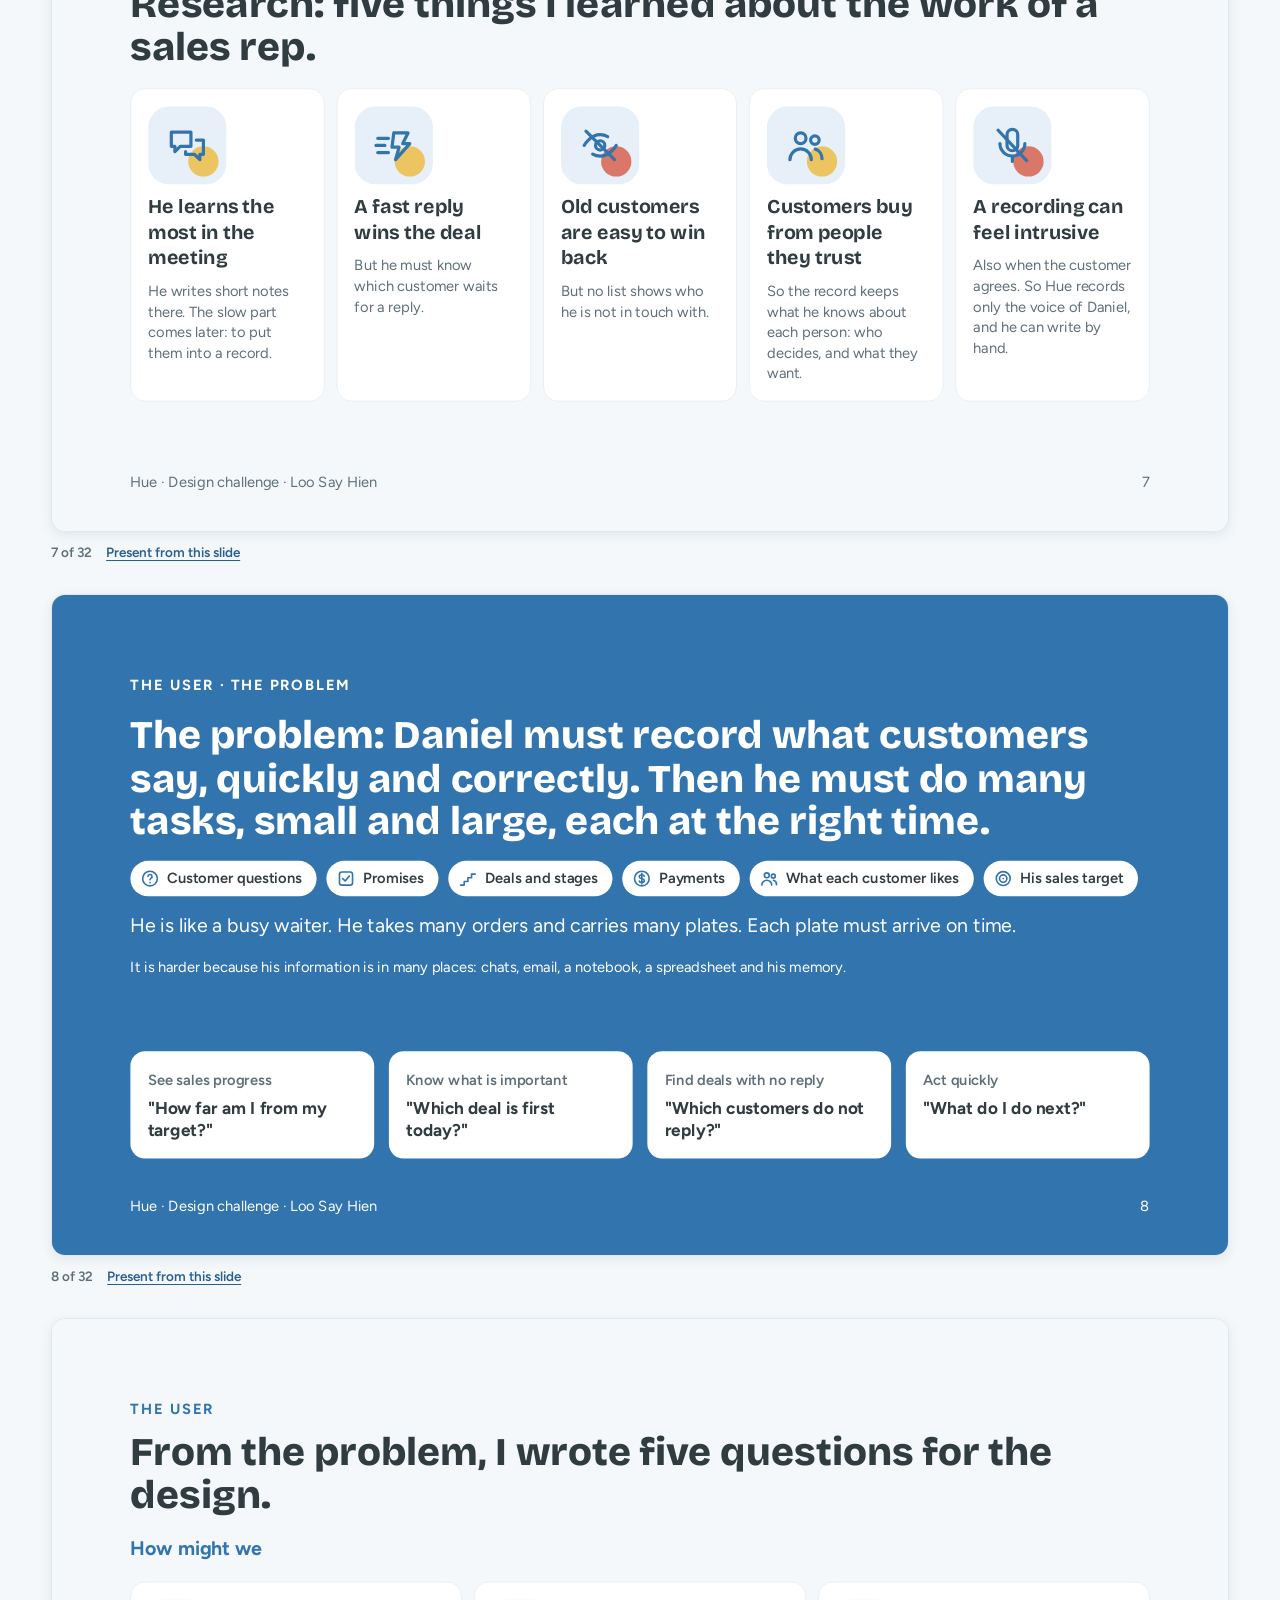
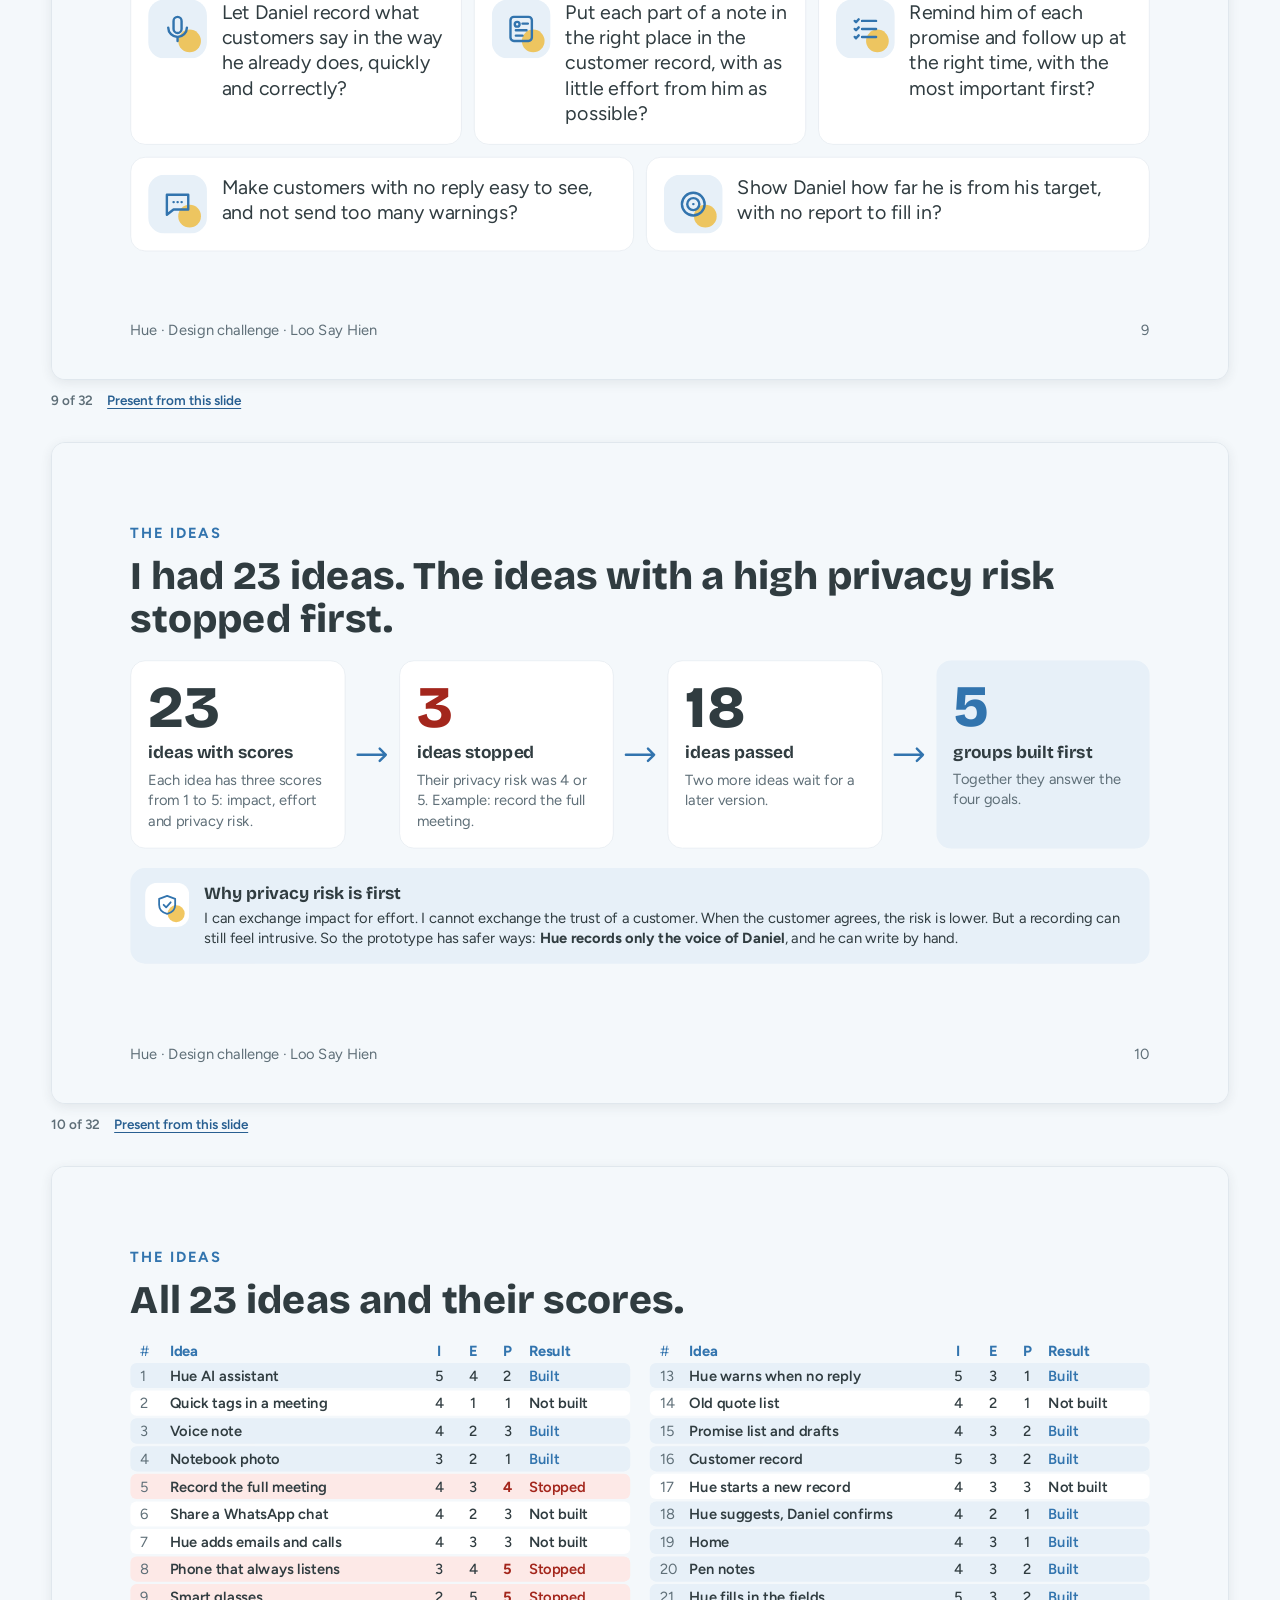
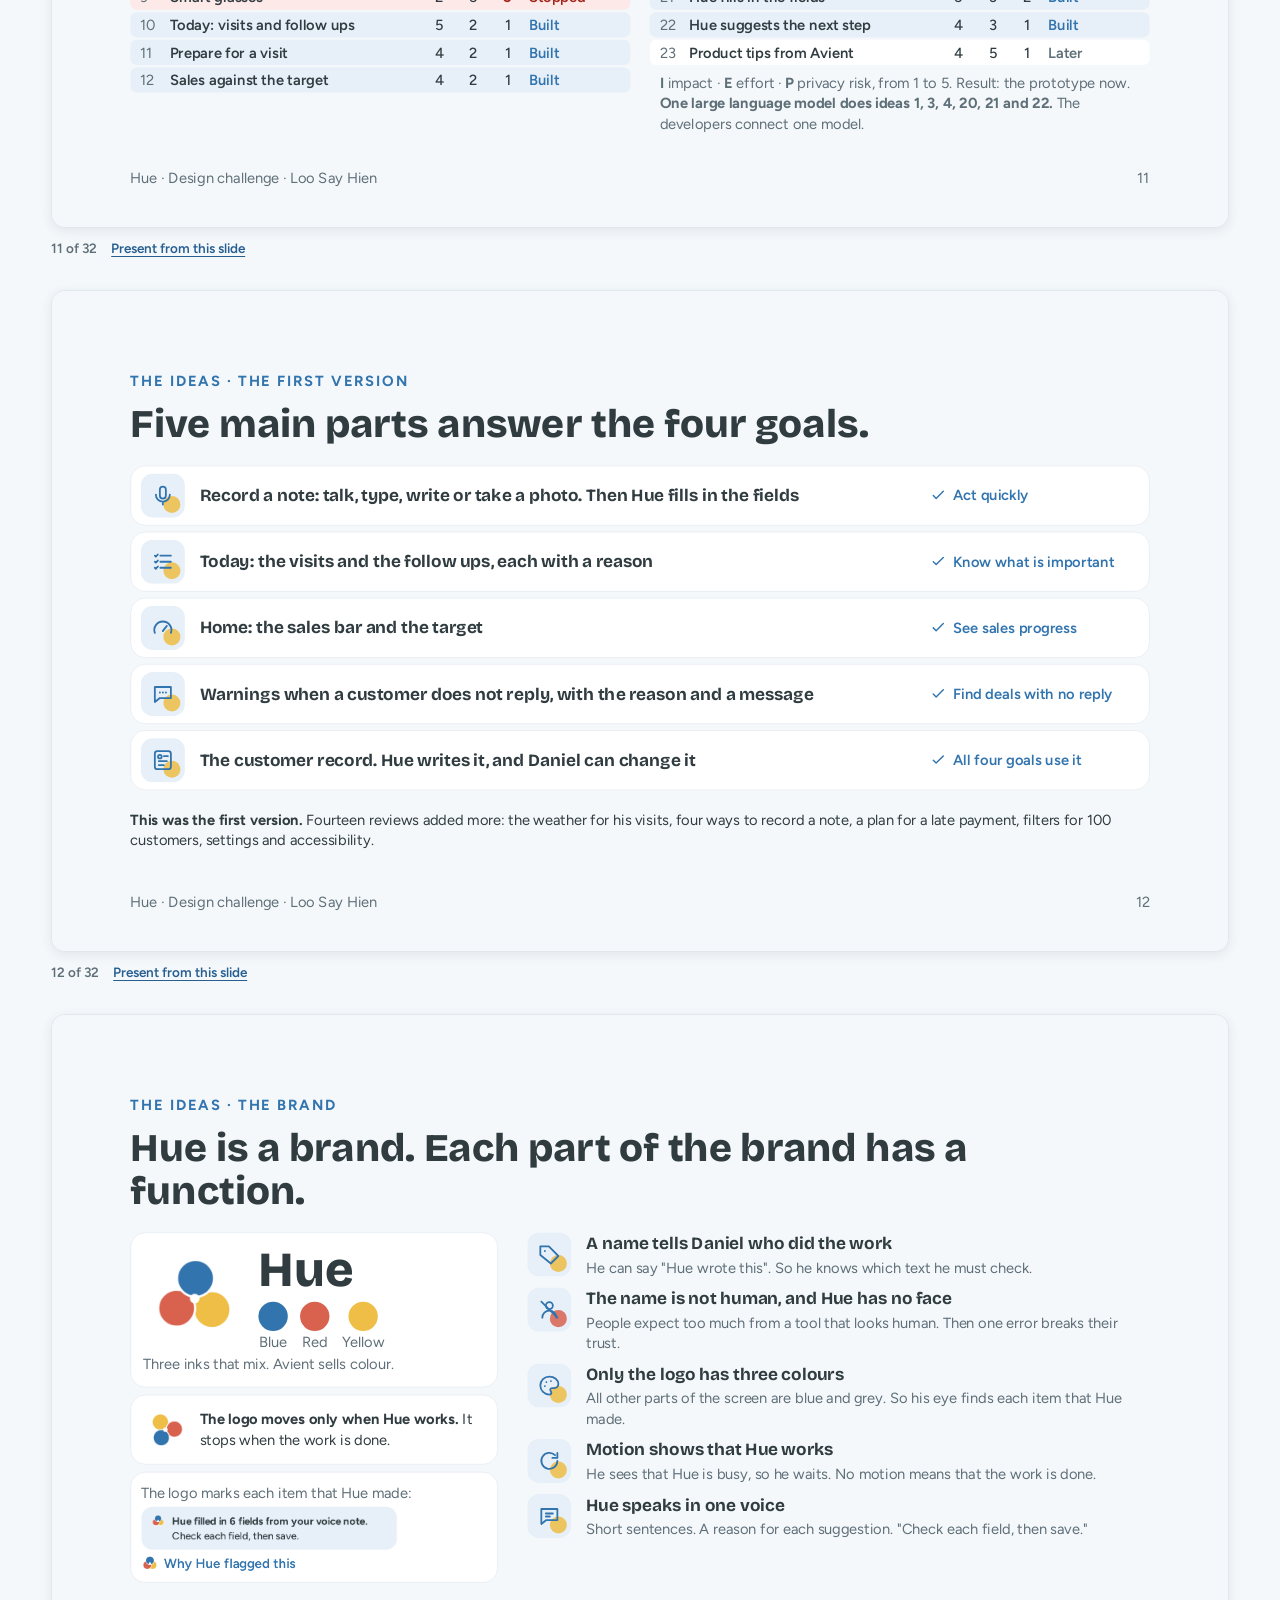
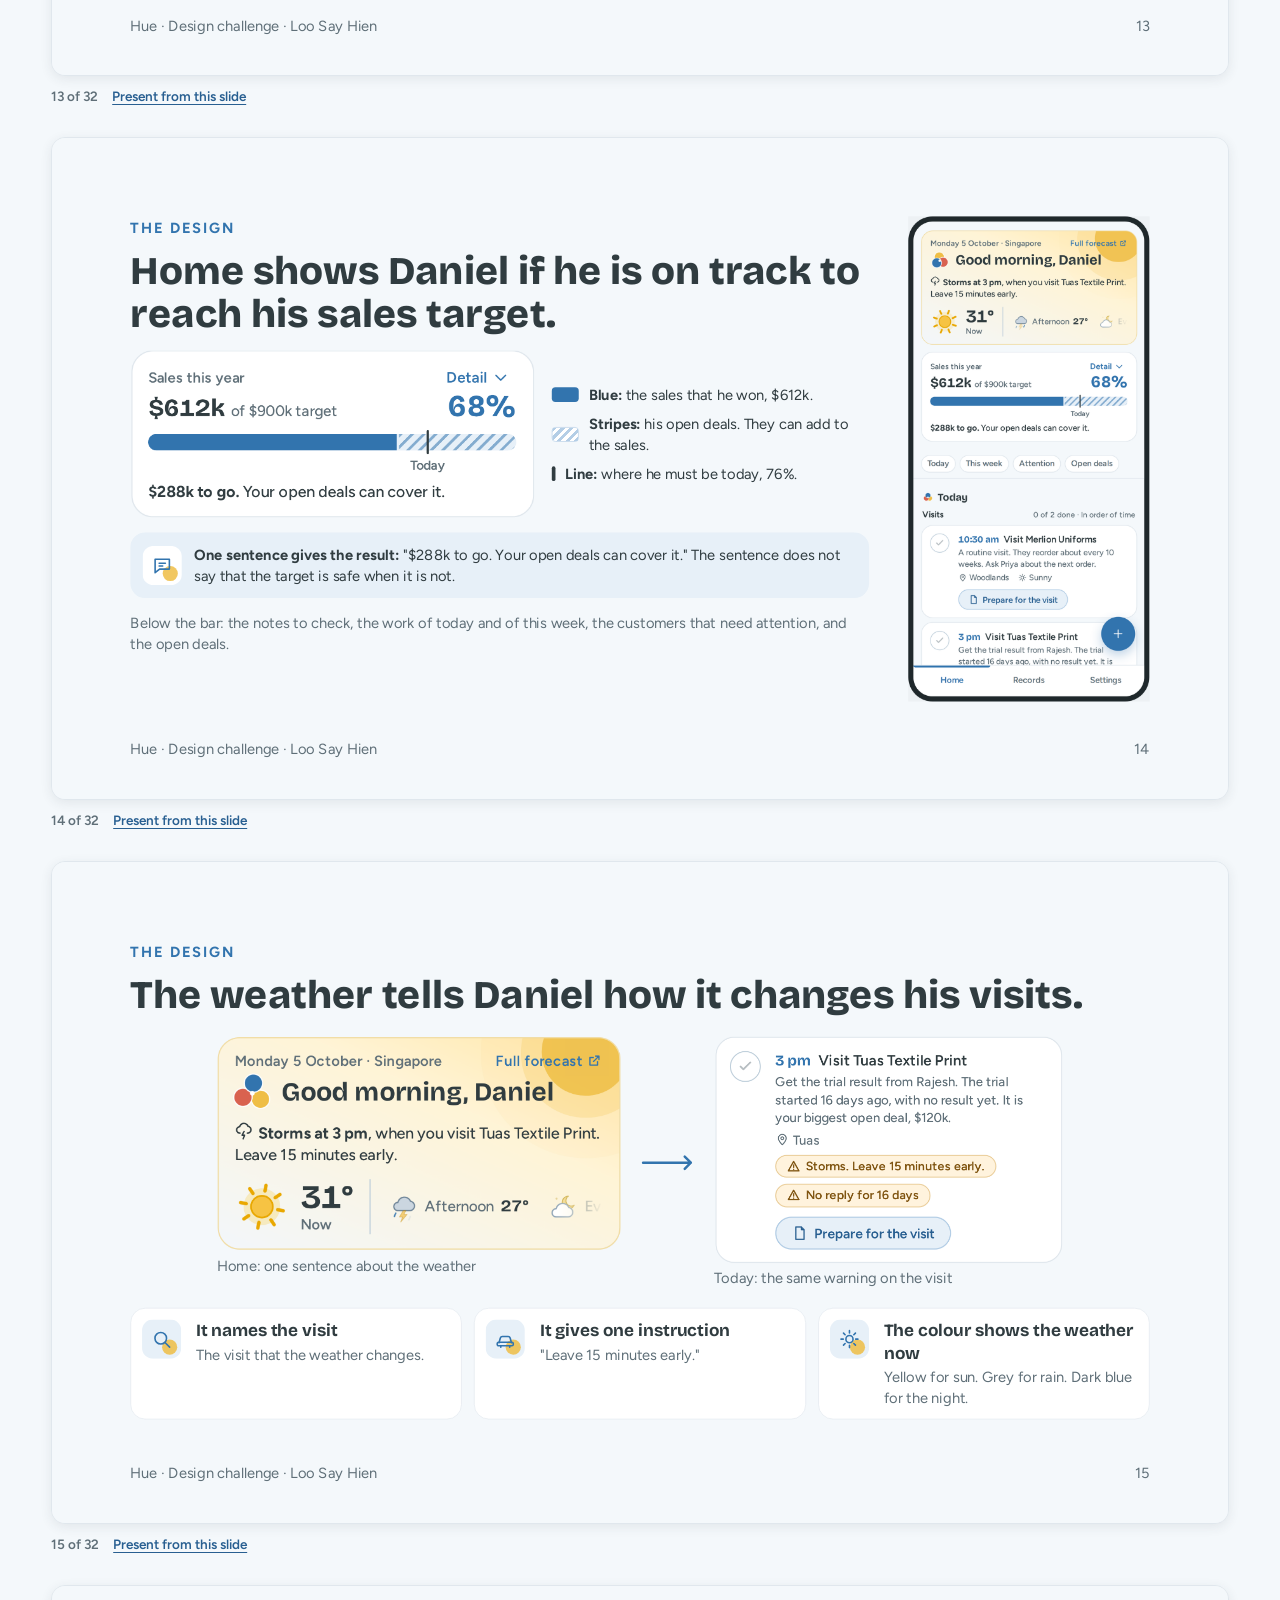
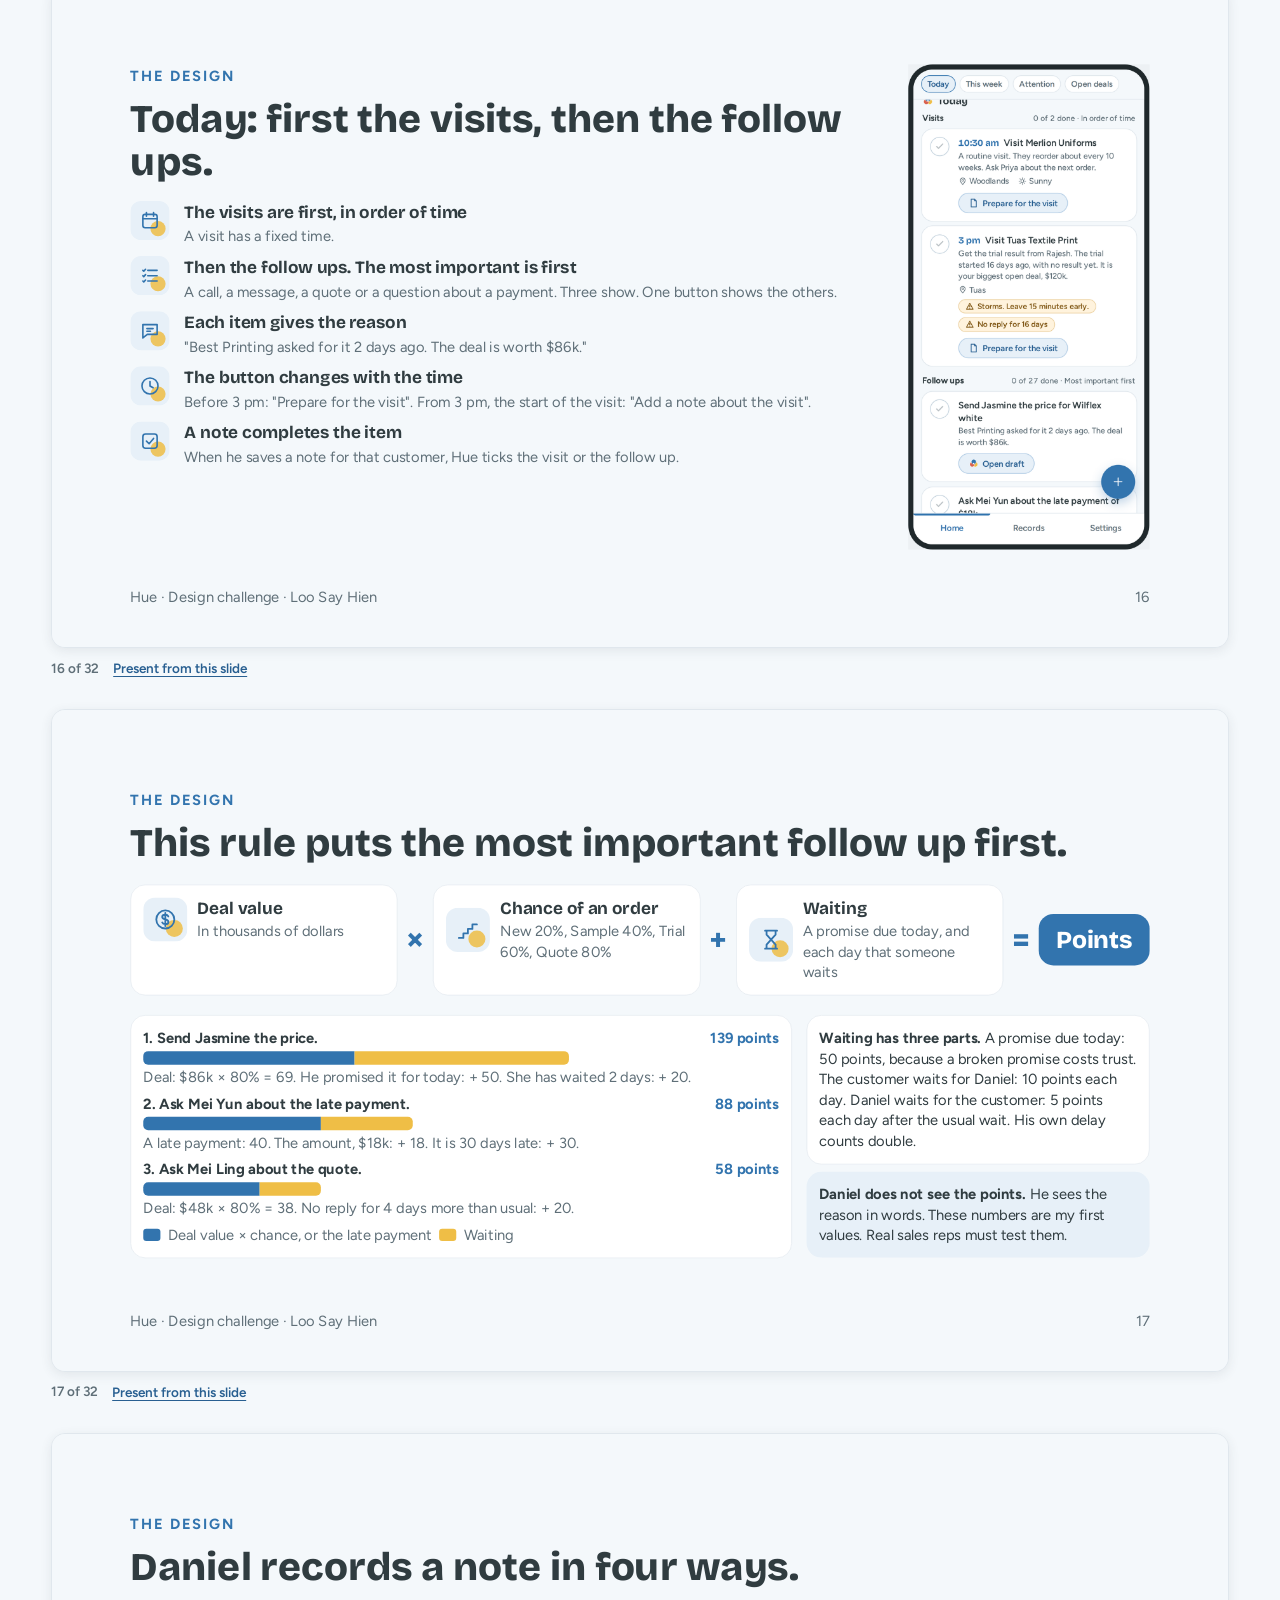
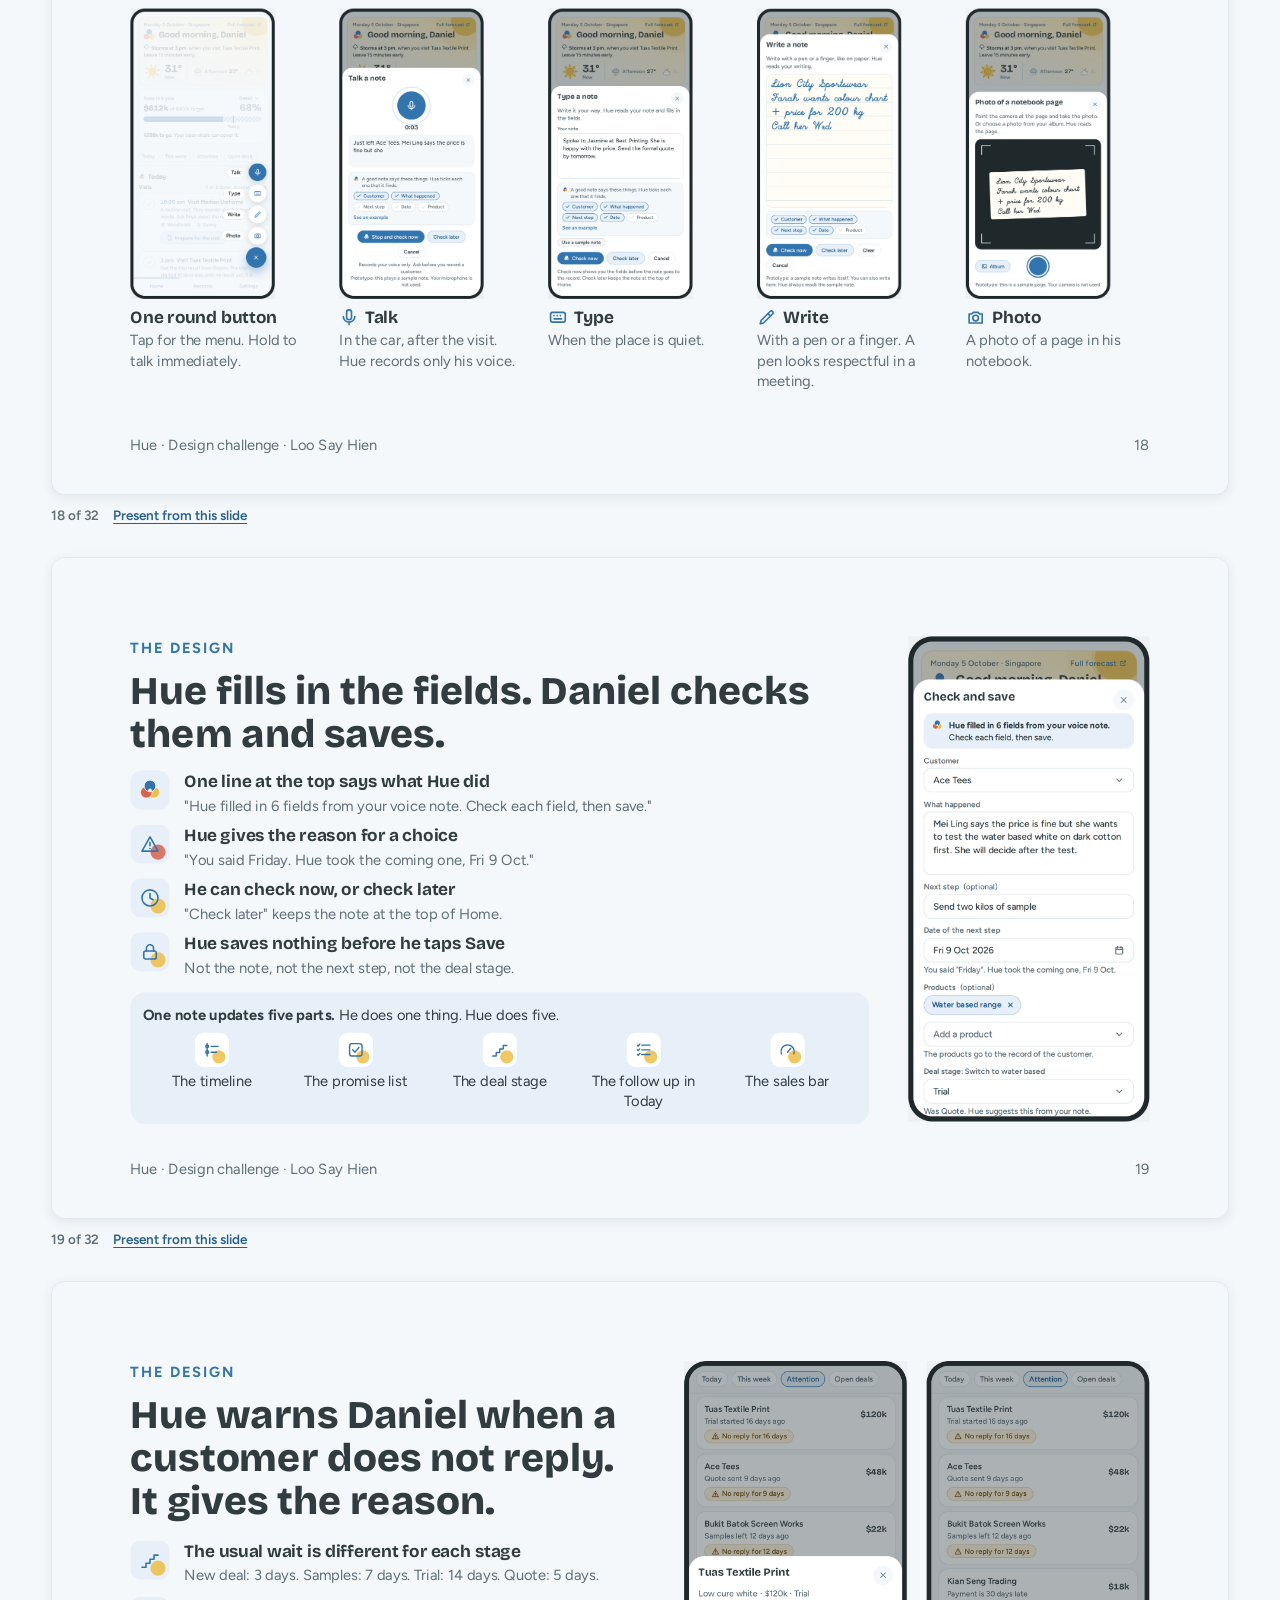
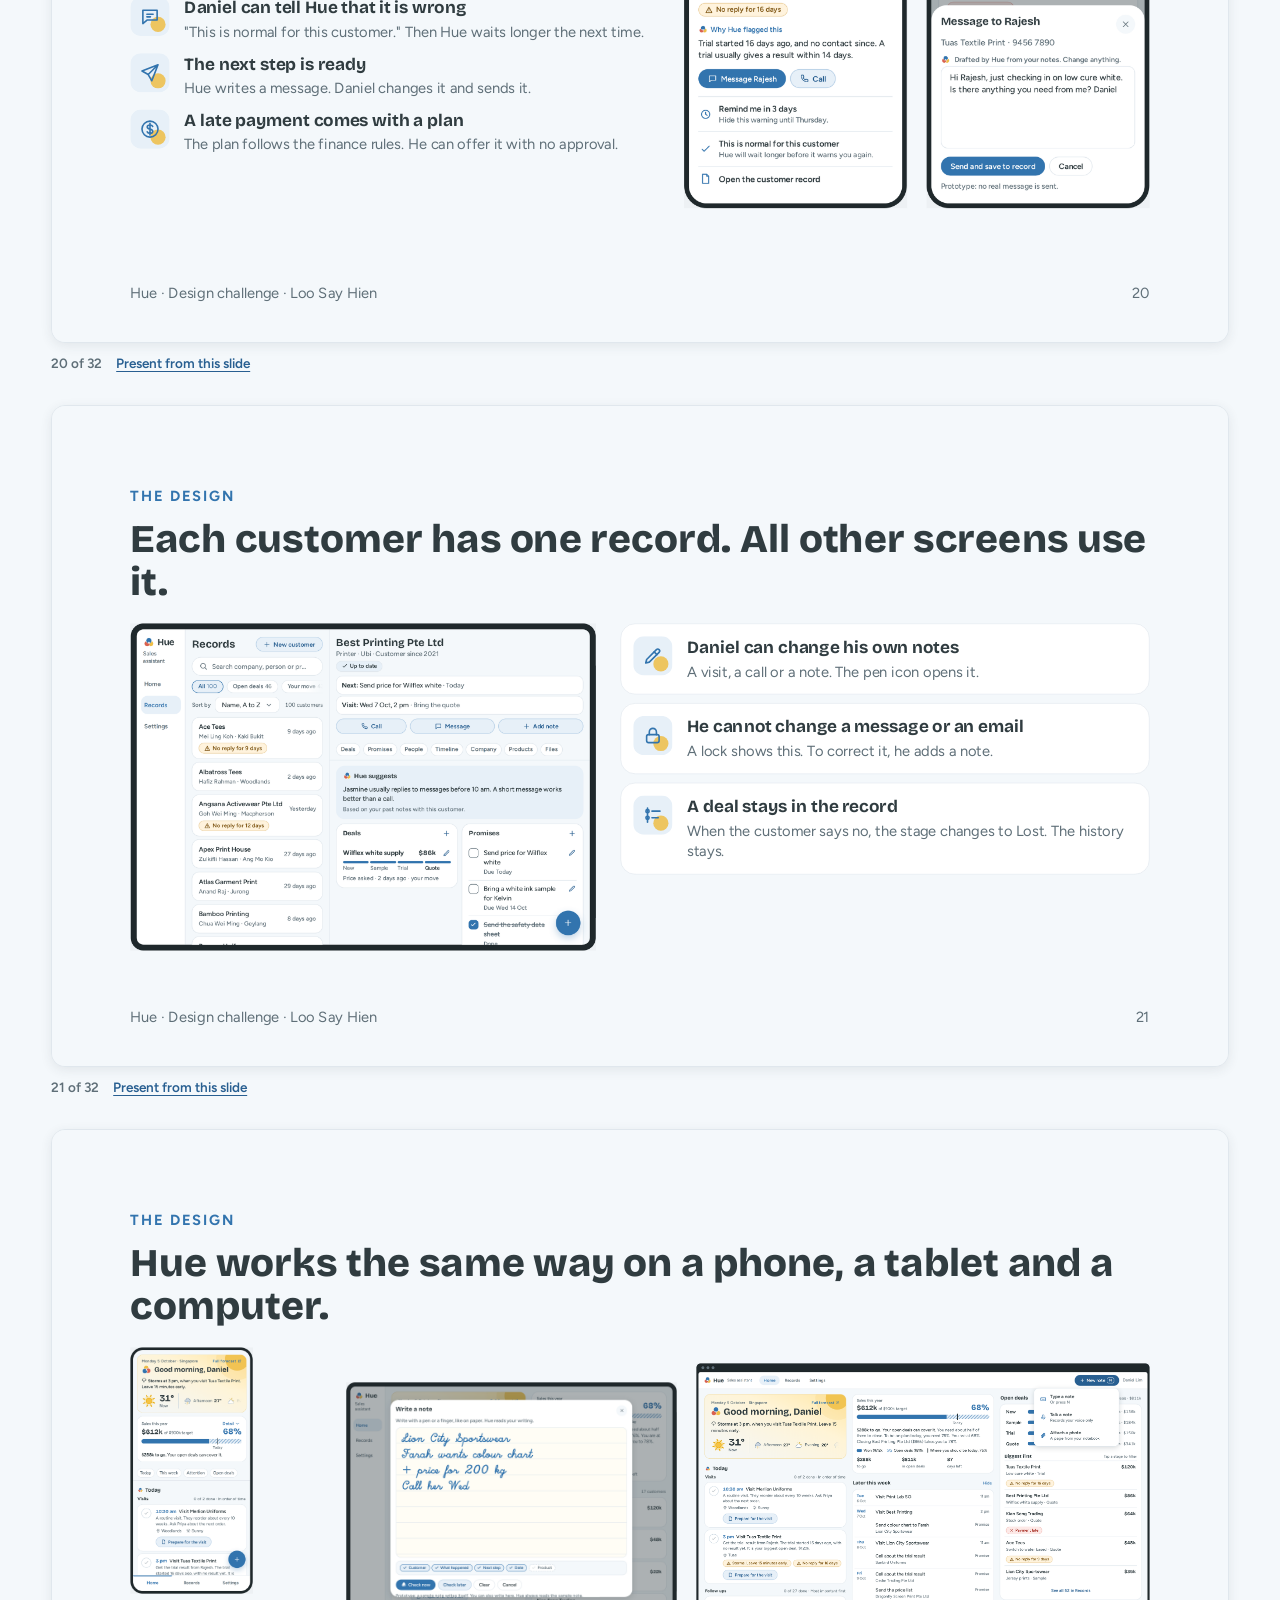
==== commit 7fe175a1: "Deck: the page turns like a page of a book. Link page: weather pictures with round corners Presentat" ====
--- a/deck/index.html
+++ b/deck/index.html
@@ -29,10 +29,19 @@
 body.show{overflow:hidden}
 #show{position:fixed;inset:0;z-index:100;background:#000;display:flex;flex-direction:column;align-items:center;justify-content:center}
 #show[hidden]{display:none}
-.stage{position:relative;flex:1;width:100%;min-height:0}
-.stage .sl{left:50%;top:50%;transform:translate(-50%,-50%) scale(var(--k,.5));transform-origin:50% 50%;box-shadow:0 0 0 1px #111}
-.stage .sl.in{animation:turn .28s ease-out}
-@keyframes turn{from{opacity:0;transform:translate(calc(-50% + var(--dx,24px)),-50%) scale(var(--k,.5))}to{opacity:1}}
+.stage{position:relative;flex:1;width:100%;min-height:0;display:grid;place-items:center;perspective:2600px;overflow:hidden}
+/* a page holds one slide. To go on, the page turns away to the left, like a page of a book. To go back, the page before turns in from the left */
+.pg{grid-area:1/1;position:relative;overflow:hidden;background:#F4F8FB;box-shadow:0 0 0 1px #111;transform-origin:0 50%;backface-visibility:hidden;-webkit-backface-visibility:hidden}
+.pg:after{content:"";position:absolute;inset:0;pointer-events:none;opacity:0;background:linear-gradient(90deg,rgba(0,0,0,.04),rgba(0,0,0,.5))}
+.pg.out{z-index:2;animation:pgturn .62s cubic-bezier(.5,.05,.35,1) forwards;box-shadow:30px 0 60px rgba(0,0,0,.45)}
+.pg.in{z-index:2;animation:pgturn .62s cubic-bezier(.3,.55,.3,1) reverse both;box-shadow:30px 0 60px rgba(0,0,0,.45)}
+.pg.out:after{animation:pgshade .62s ease-in forwards}
+.pg.in:after{animation:pgshade .62s ease-out reverse both}
+.pg.under:after{background:#000;animation:pgdim .62s ease-out both}
+.pg.under.rev:after{animation-direction:reverse}
+@keyframes pgturn{to{transform:rotateY(-104deg)}}
+@keyframes pgshade{to{opacity:1}}
+@keyframes pgdim{from{opacity:.4}to{opacity:0}}
 .pnote{width:100%;max-height:26vh;overflow:auto;background:#12171A;color:#EEF3F6;border-top:1px solid #2A3238;padding:14px clamp(16px,5vw,72px) 76px;font:500 clamp(16px,1.5vw,21px)/1.55 var(--fb)}
 .pnote[hidden]{display:none}
 .ctl{position:absolute;left:50%;bottom:14px;transform:translateX(-50%);display:flex;align-items:center;gap:4px;background:rgba(24,30,34,.86);border:1px solid rgba(255,255,255,.16);border-radius:99px;padding:6px 8px;color:#fff;transition:opacity .25s;backdrop-filter:blur(8px)}
@@ -1993,7 +2002,12 @@
       show=document.getElementById('show'), stage=document.getElementById('stage'), pnote=document.getElementById('pnote'), count=document.getElementById('count'),
       prev=document.getElementById('prev'), next=document.getElementById('next'), bnote=document.getElementById('bnote'), bsnd=document.getElementById('bsnd'),
       on=false, cur=-1, sound=true, idle=0, last=null;
-  function size(){ var k=Math.min(stage.clientWidth/1920, stage.clientHeight/1080); if(cur>=0) sls[cur].style.setProperty('--k', k) }
+  var curP=null, busy=null, still=matchMedia('(prefers-reduced-motion: reduce)');
+  function size(){ var k=Math.min(stage.clientWidth/1920, stage.clientHeight/1080);
+    [].forEach.call(stage.querySelectorAll('.pg'), function(p){ p.style.width=(1920*k)+'px'; p.style.height=(1080*k)+'px'; var s=p.querySelector('.sl'); if(s) s.style.setProperty('--k', k) }) }
+  function mount(i){ var p=document.createElement('div'); p.className='pg'; p.appendChild(sls[i]); stage.appendChild(p); return p }
+  function unmount(p, i){ back(i); if(p&&p.parentNode) p.parentNode.removeChild(p) }
+  function settle(){ if(busy){ clearTimeout(busy.t); var d=busy.done; busy=null; d() } }
   /* the sound of a page: a short recording, stored with the site */
   var page=new Audio('../assets/media/page-flip.mp3'); page.preload='auto';
   function flip(){ if(!sound) return; try{ page.currentTime=0; var p=page.play(); if(p&&p.catch) p.catch(function(){}) }catch(e){} }
@@ -2005,17 +2019,26 @@
   function back(i){ if(i<0) return; var s=sls[i]; s.classList.remove('in'); [].forEach.call(s.querySelectorAll('video'), function(v){ if(!v.muted) v.pause() }); var b=frs[i].querySelector('.box'); b.appendChild(s); s.style.setProperty('--k', b.clientWidth/1920); }
   function go(i, quiet){
     i=Math.max(0, Math.min(N-1, i)); if(i===cur) return;
-    var dir=i>cur?1:-1; back(cur); cur=i; var s=sls[i]; stage.appendChild(s); s.style.setProperty('--dx', (dir*28)+'px'); s.classList.add('in'); size();
+    settle();
+    var dir=i>cur?1:-1, old=cur, oldP=curP, p=mount(i); cur=i; curP=p; size();
+    if(old<0 || quiet || still.matches){ if(oldP) unmount(oldP, old) }
+    else {
+      /* forward: the old page is on top and turns away. Back: the new page is on top and turns in */
+      var top=dir>0?oldP:p, under=dir>0?p:oldP;
+      top.classList.add(dir>0?'out':'in'); under.classList.add('under'); if(dir<0) under.classList.add('rev');
+      busy={ done:function(){ top.classList.remove('out','in'); under.classList.remove('under','rev'); unmount(oldP, old) } };
+      busy.t=setTimeout(settle, 640);
+    }
     count.textContent=(i+1)+' / '+N; prev.disabled=i===0; next.disabled=i===N-1; pnote.textContent=notes[i]||'No notes for this slide.'; pnote.scrollTop=0;
     if(!quiet){ flip(); hintOff() }
   }
   function wake(){ show.classList.remove('idle'); clearTimeout(idle); if(matchMedia('(hover:hover)').matches) idle=setTimeout(function(){ show.classList.add('idle') }, 2600) }
   function open(i){
-    if(on) return; on=true; last=document.activeElement; document.body.classList.add('show'); show.hidden=false; cur=-1; go(i||0, true); hintOn(); document.getElementById('hintok').focus({preventScroll:true}); wake();
+    if(on) return; on=true; last=document.activeElement; document.body.classList.add('show'); show.hidden=false; cur=-1; curP=null; go(i||0, true); hintOn(); document.getElementById('hintok').focus({preventScroll:true}); wake();
     var el=document.documentElement, rf=el.requestFullscreen||el.webkitRequestFullscreen; if(rf){ try{ var p=rf.call(el); if(p&&p.catch) p.catch(function(){}) }catch(e){} }
   }
   function close(){
-    if(!on) return; on=false; hintOff(); var i=cur; back(cur); cur=-1; show.hidden=true; document.body.classList.remove('show'); fit();
+    if(!on) return; on=false; hintOff(); settle(); var i=cur; unmount(curP, cur); curP=null; cur=-1; show.hidden=true; document.body.classList.remove('show'); fit();
     if(document.fullscreenElement||document.webkitFullscreenElement){ (document.exitFullscreen||document.webkitExitFullscreen).call(document) }
     frs[i].scrollIntoView({block:'center'}); if(last&&last.focus) last.focus({preventScroll:true});
   }
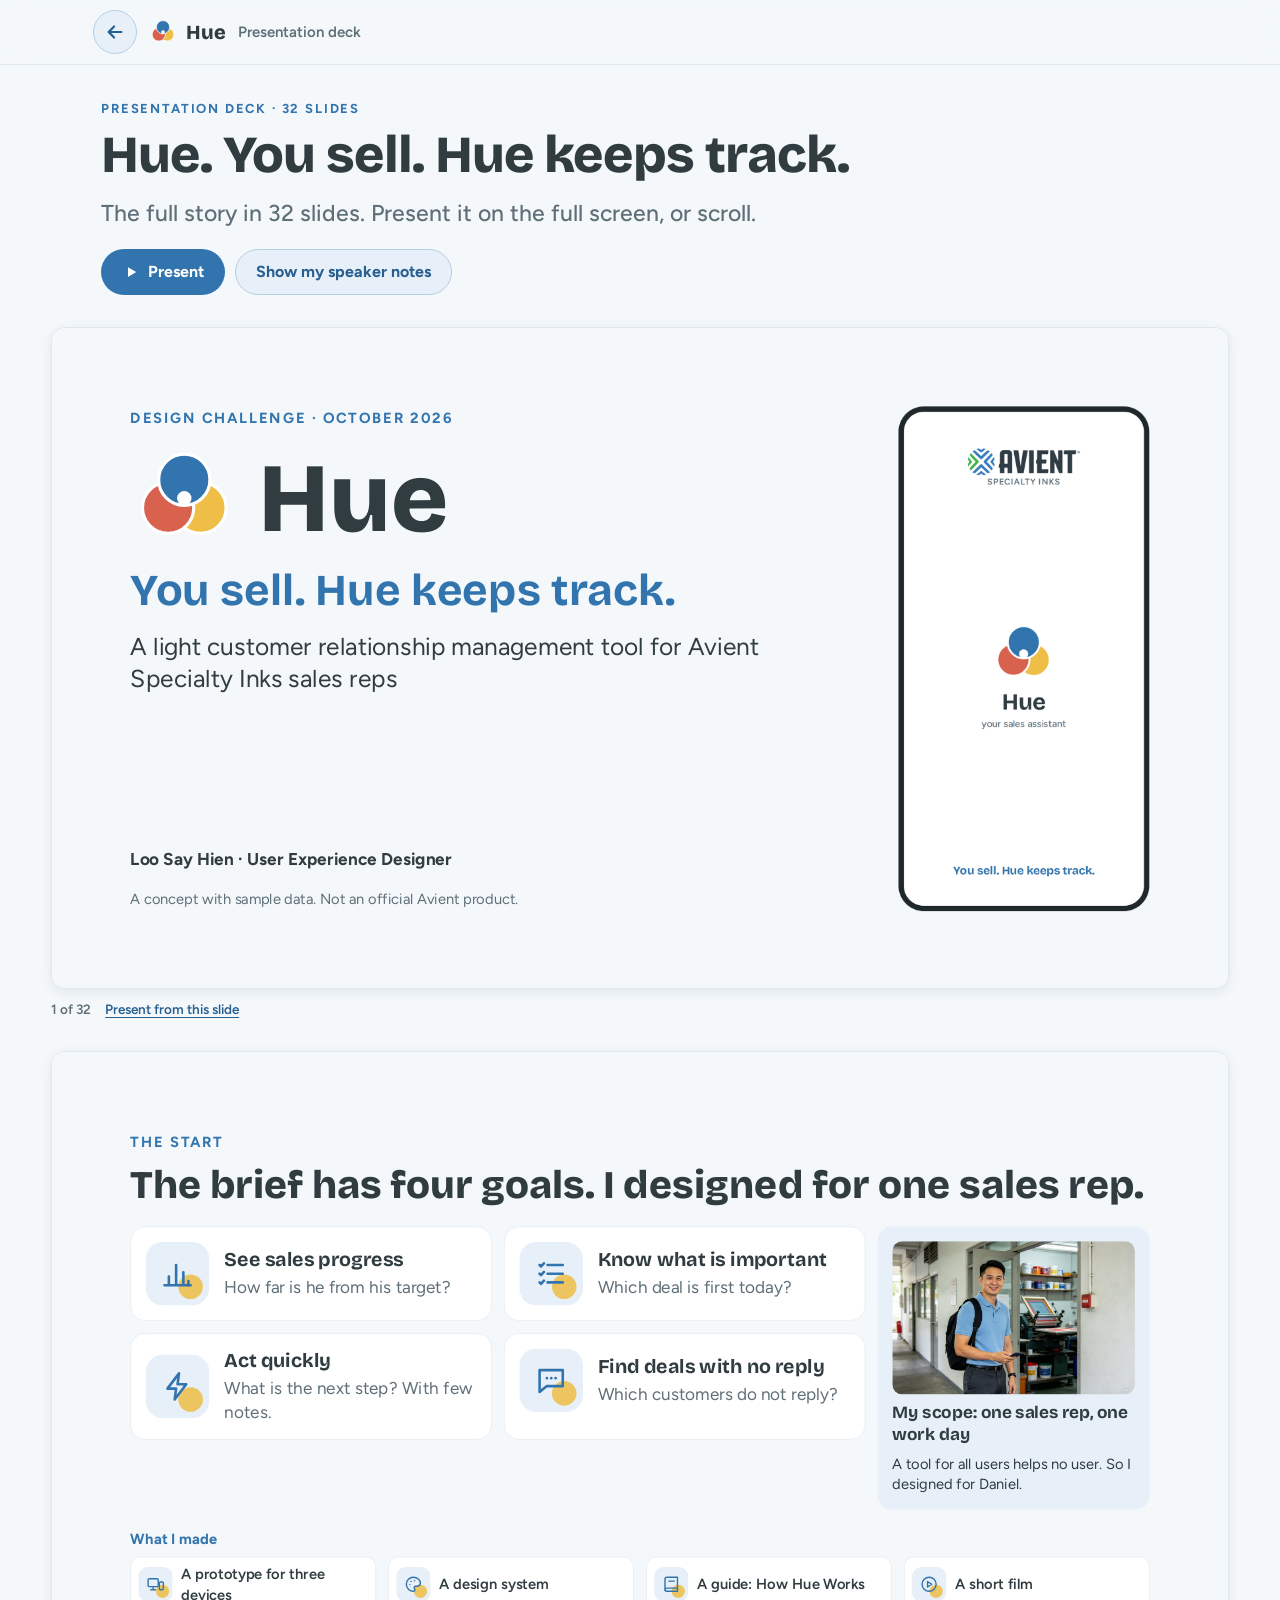
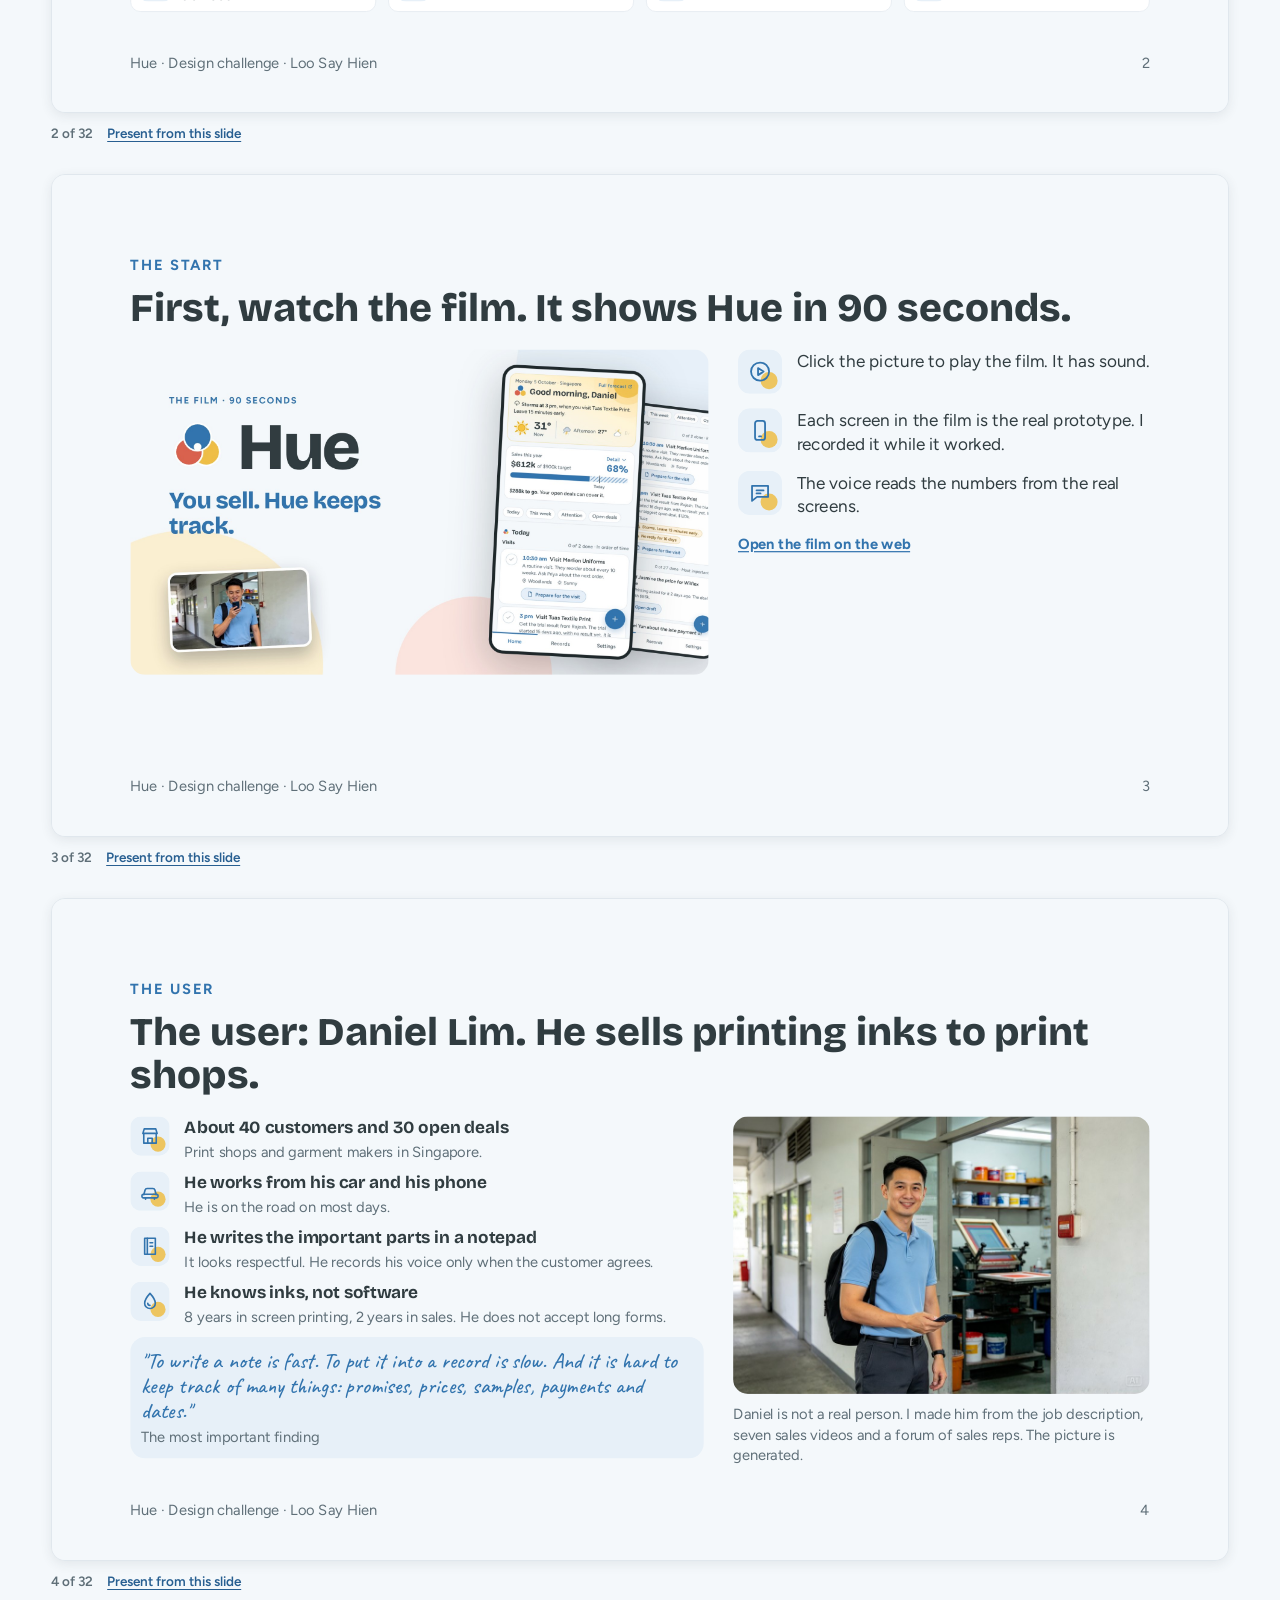
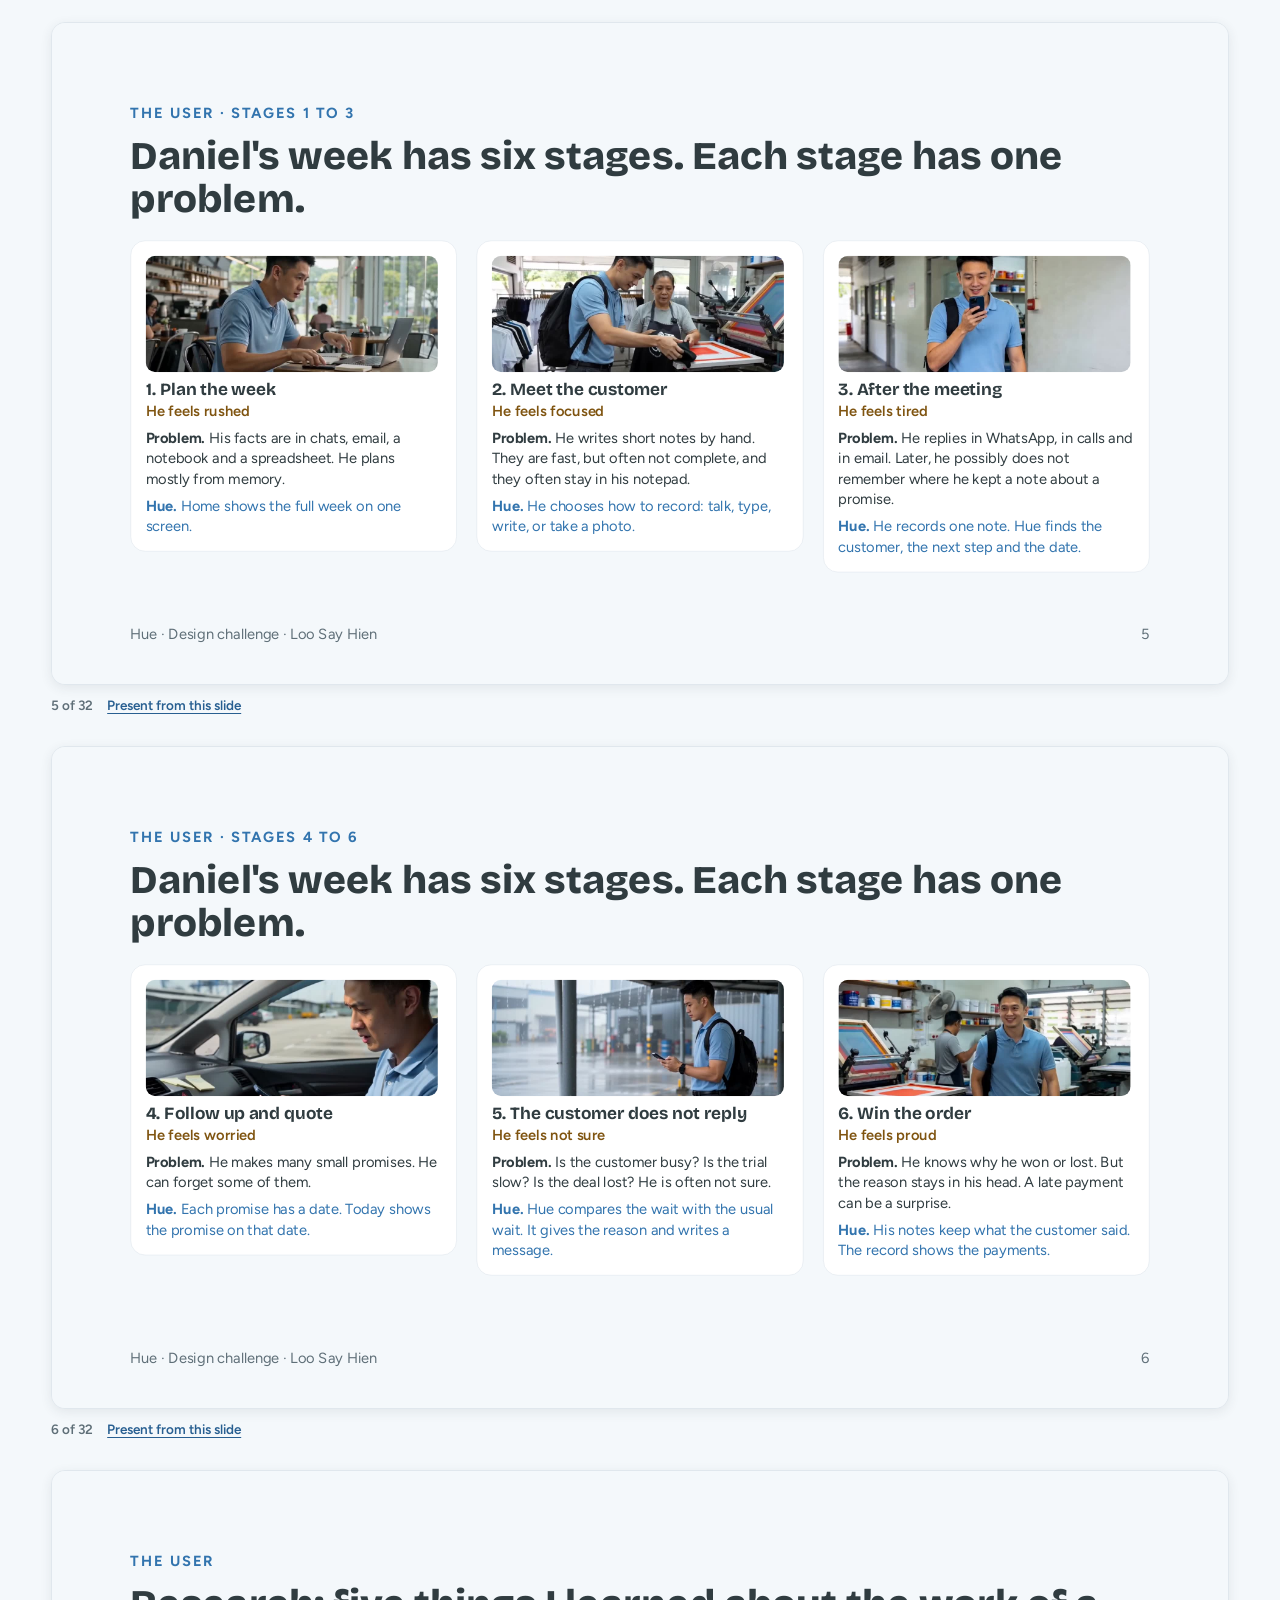
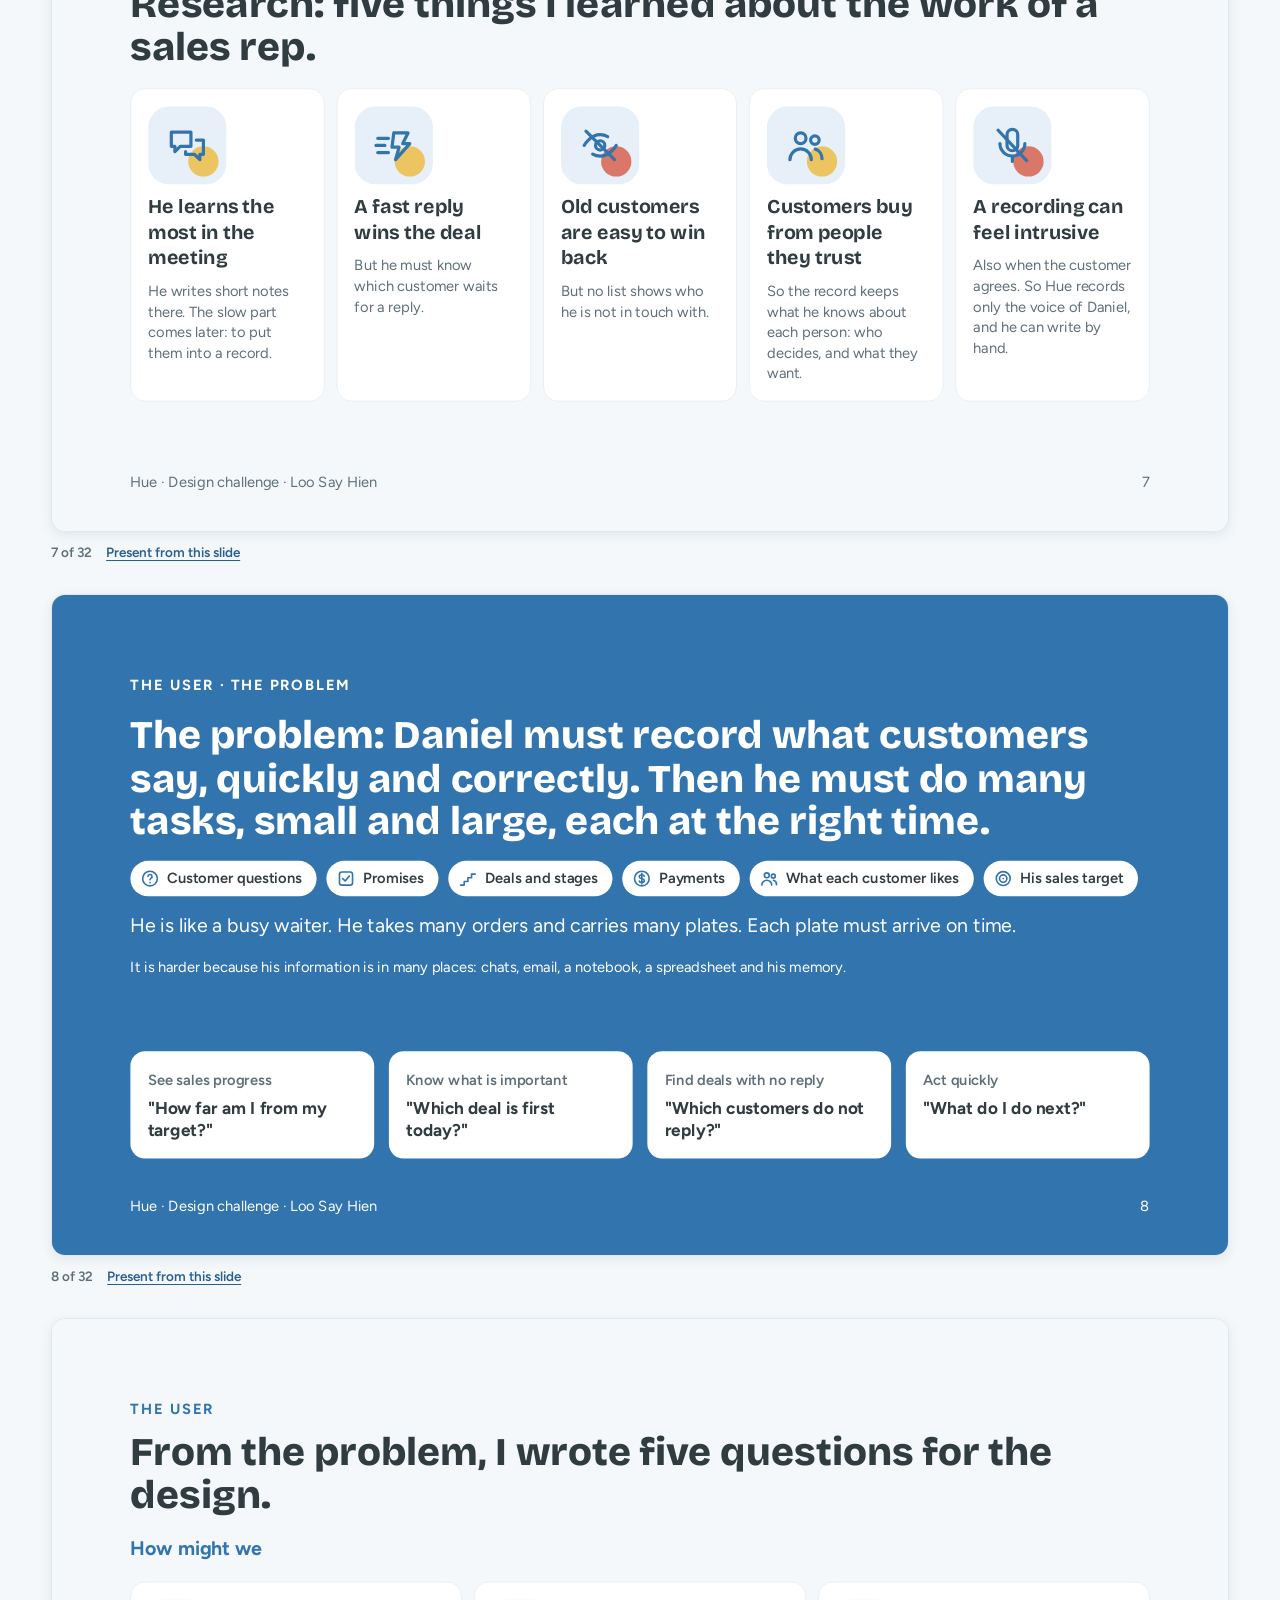
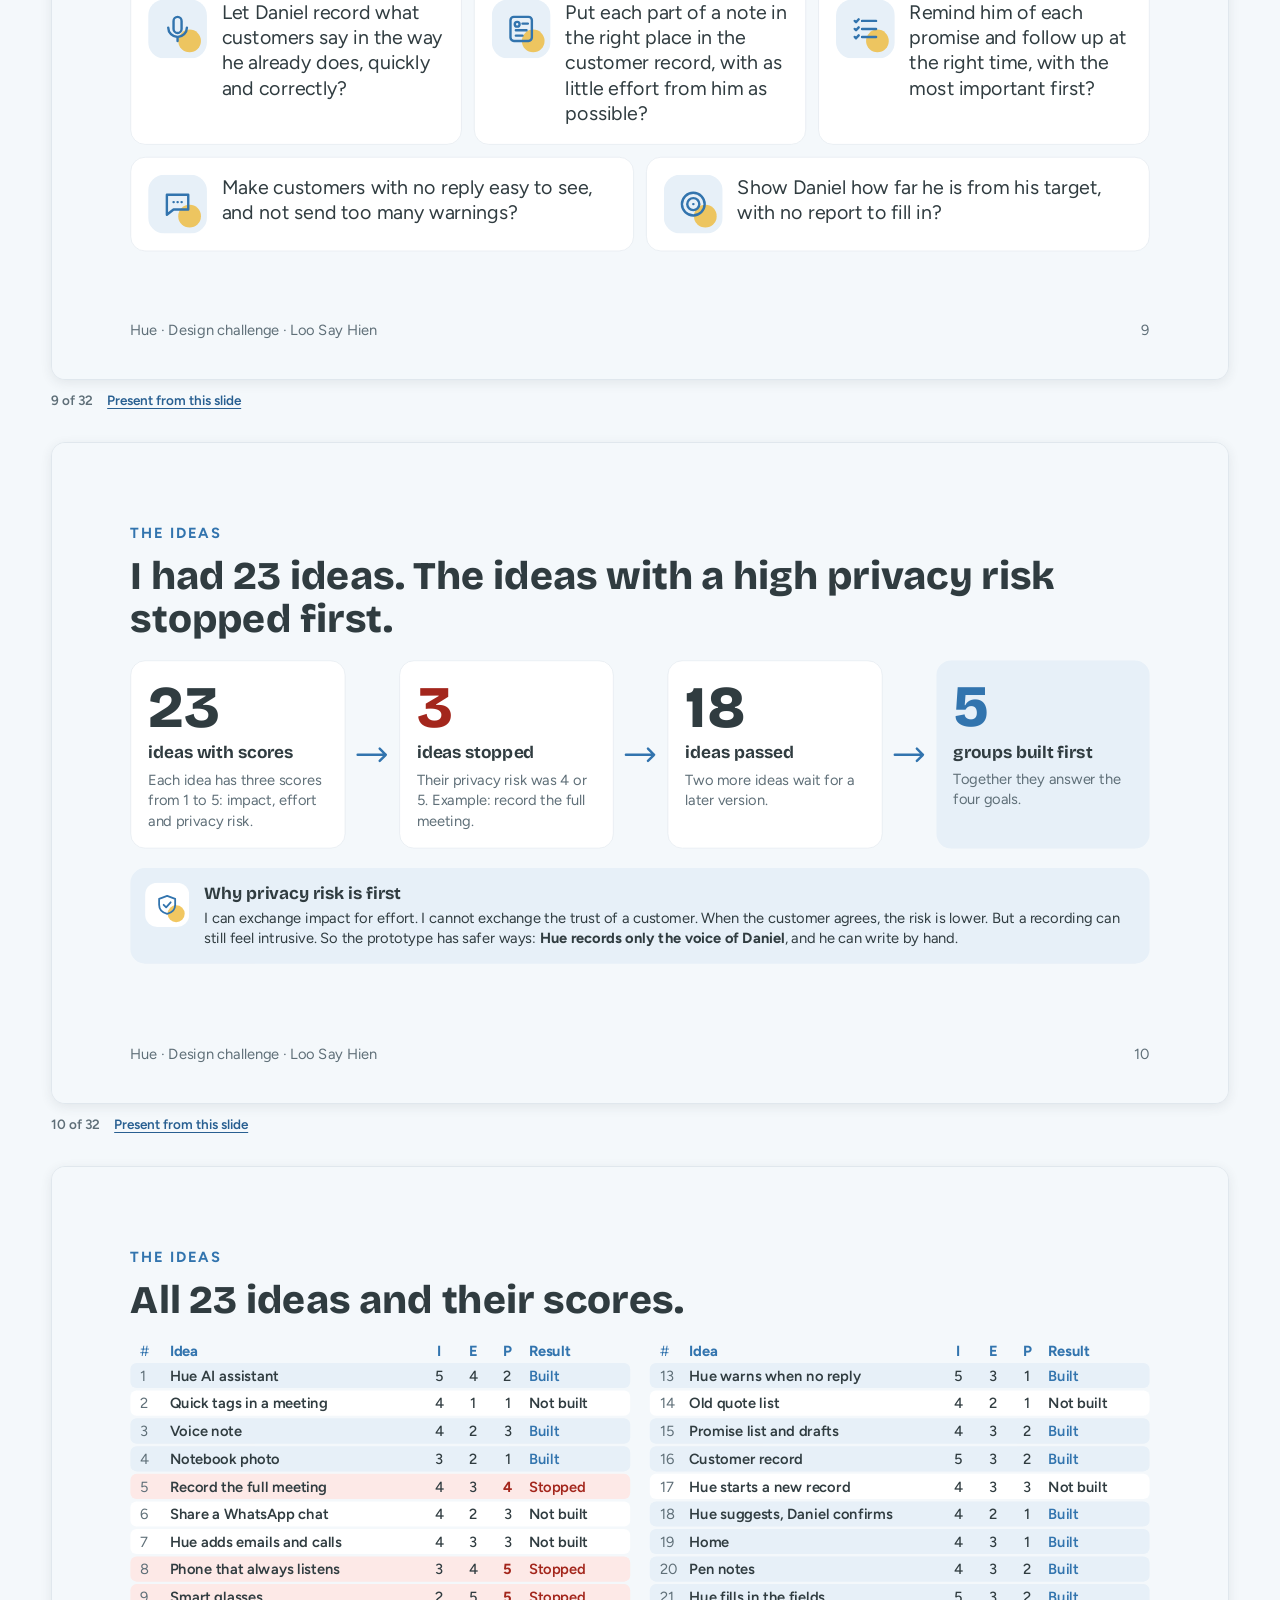
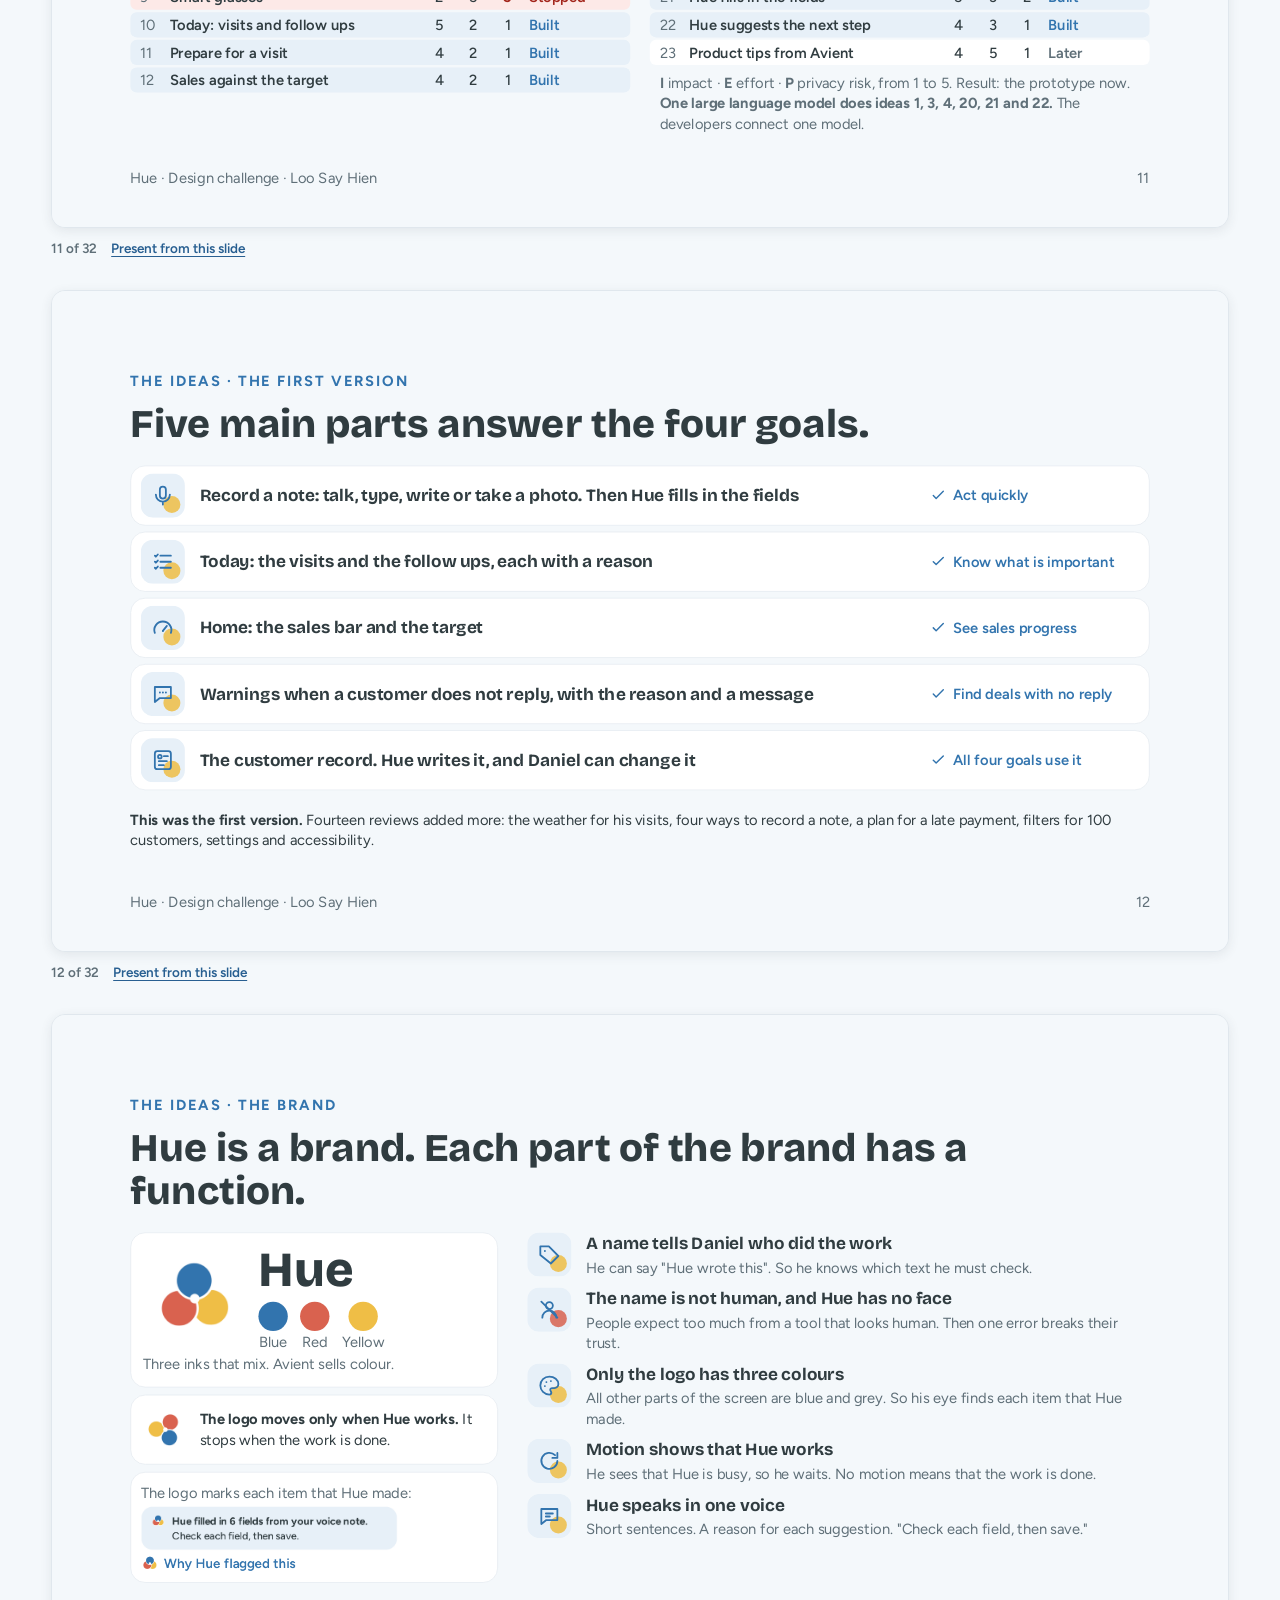
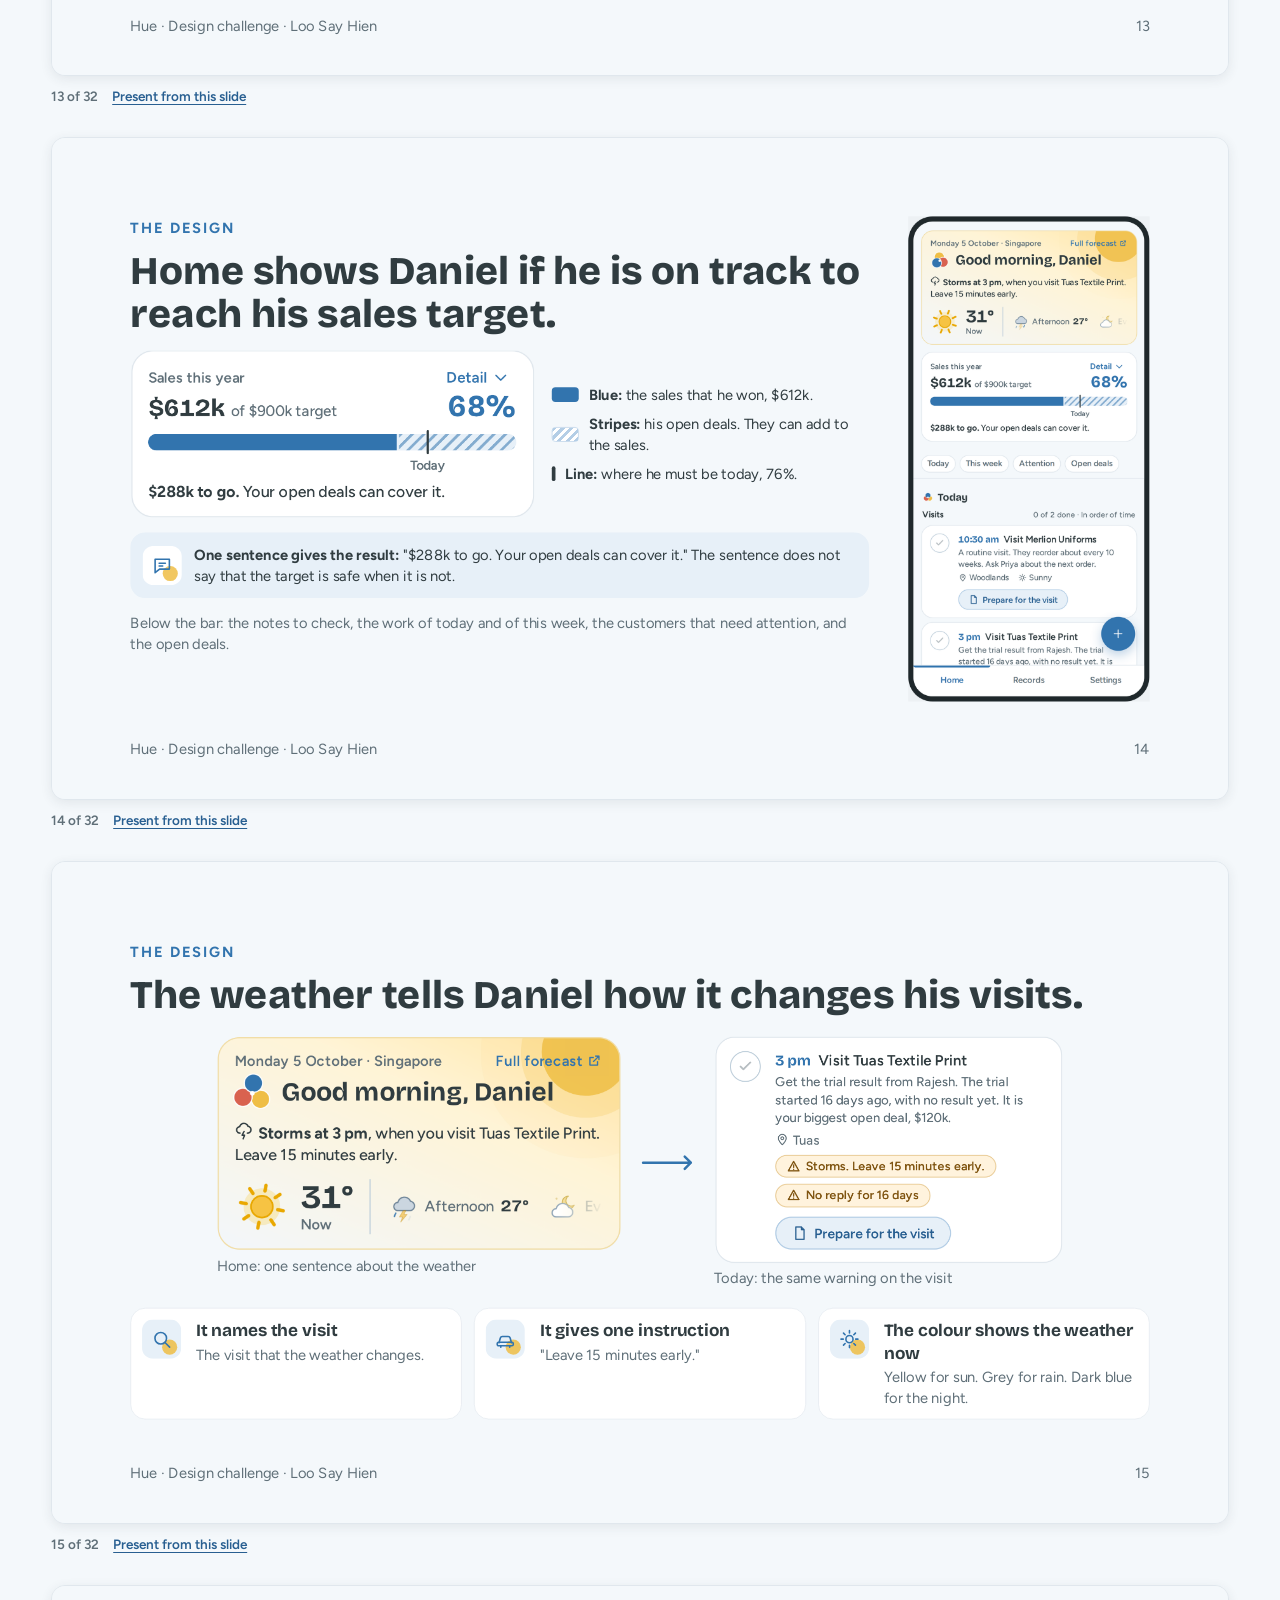
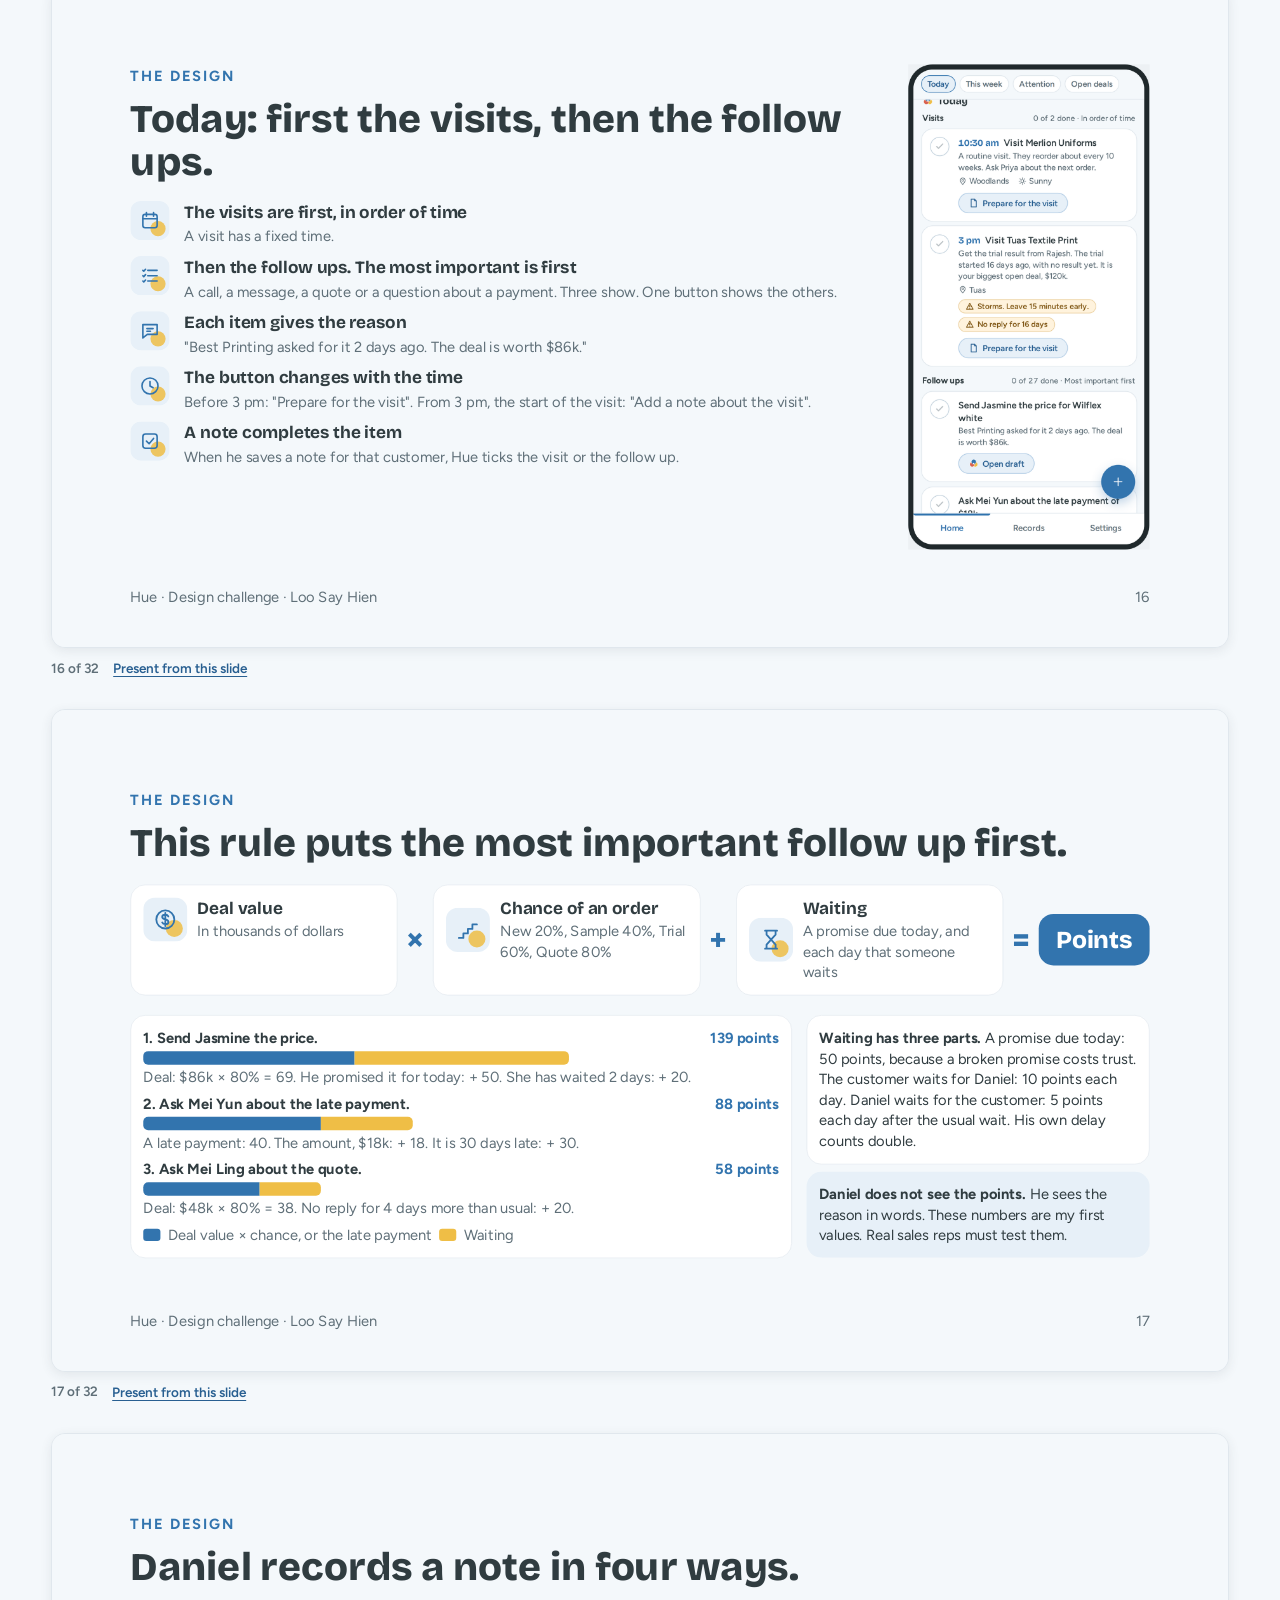
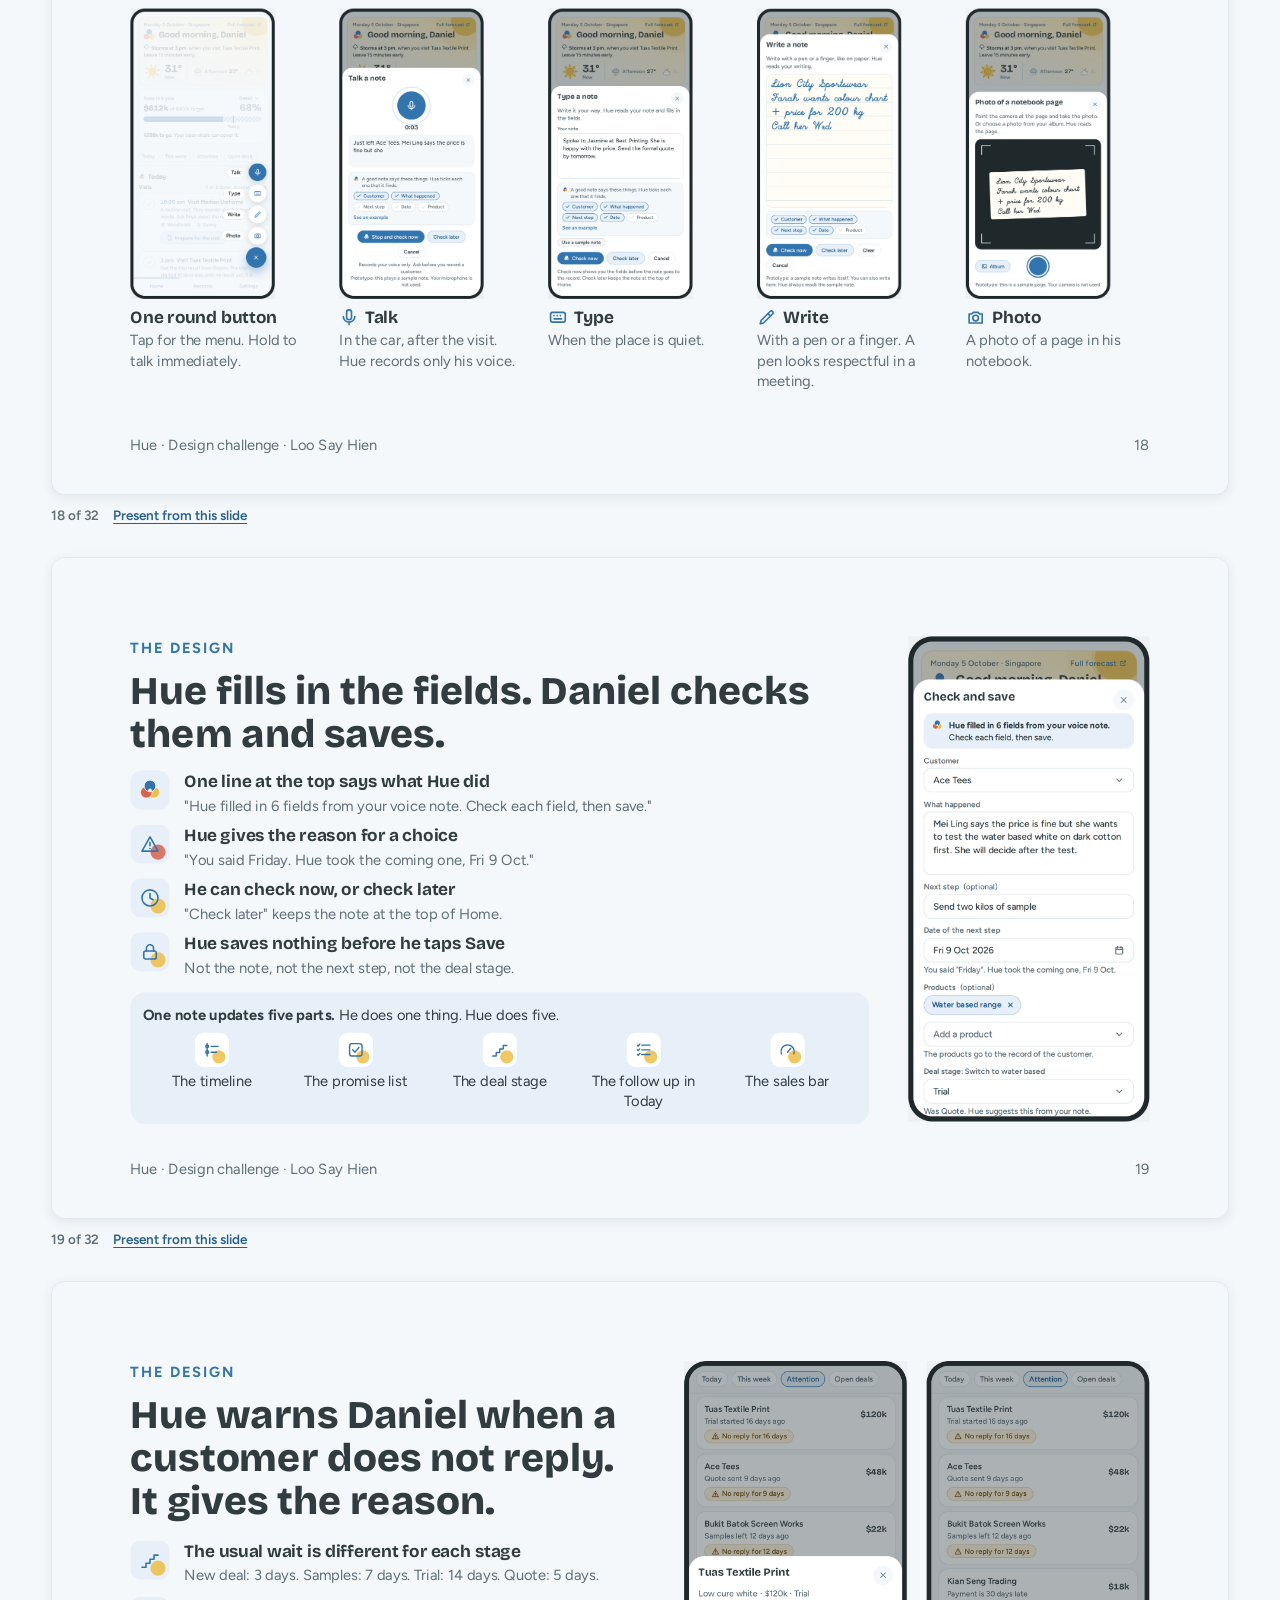
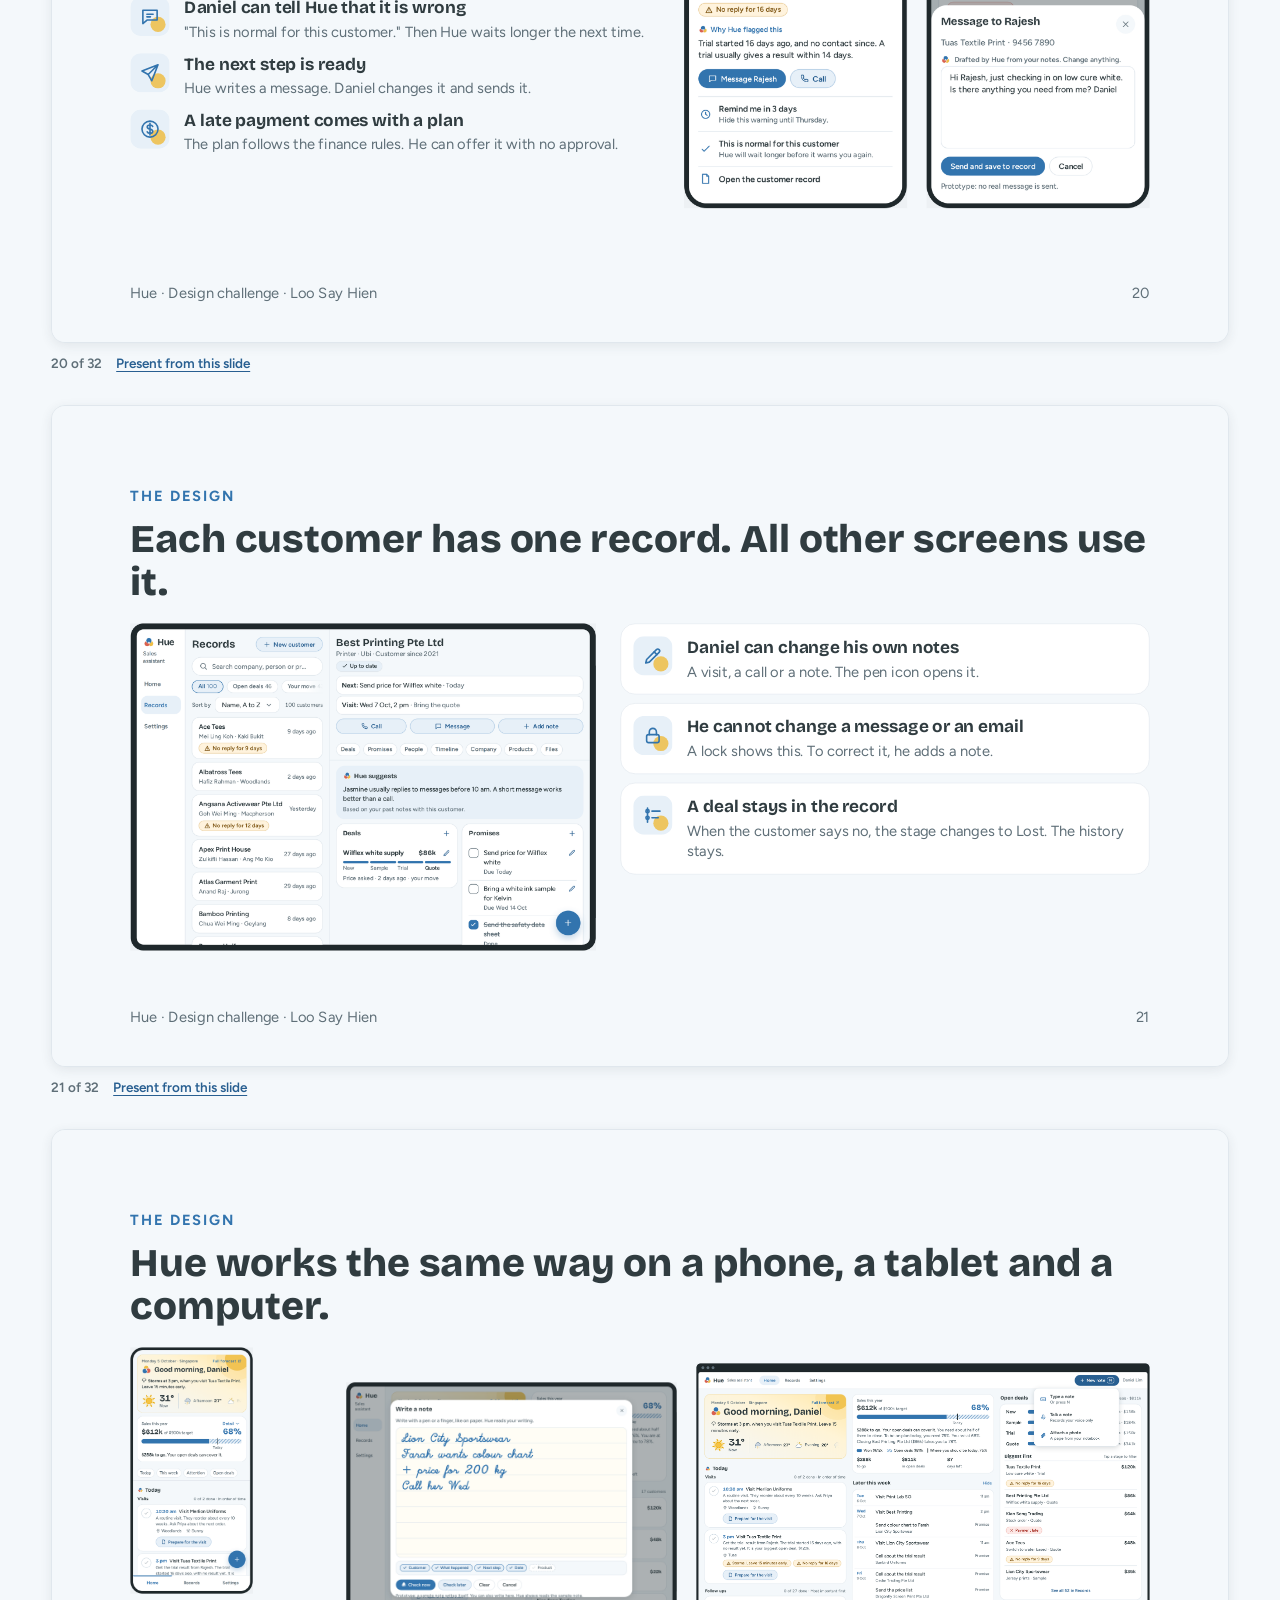
==== commit 32af25ac: "Deck: a quicker page turn, 0.3 seconds Co-Authored-By: Claude Opus 5.5 <noreply@anthropic.com> Claud" ====
--- a/deck/index.html
+++ b/deck/index.html
@@ -33,11 +33,11 @@
 /* a page holds one slide. To go on, the page turns away to the left, like a page of a book. To go back, the page before turns in from the left */
 .pg{grid-area:1/1;position:relative;overflow:hidden;background:#F4F8FB;box-shadow:0 0 0 1px #111;transform-origin:0 50%;backface-visibility:hidden;-webkit-backface-visibility:hidden}
 .pg:after{content:"";position:absolute;inset:0;pointer-events:none;opacity:0;background:linear-gradient(90deg,rgba(0,0,0,.04),rgba(0,0,0,.5))}
-.pg.out{z-index:2;animation:pgturn .62s cubic-bezier(.5,.05,.35,1) forwards;box-shadow:30px 0 60px rgba(0,0,0,.45)}
-.pg.in{z-index:2;animation:pgturn .62s cubic-bezier(.3,.55,.3,1) reverse both;box-shadow:30px 0 60px rgba(0,0,0,.45)}
-.pg.out:after{animation:pgshade .62s ease-in forwards}
-.pg.in:after{animation:pgshade .62s ease-out reverse both}
-.pg.under:after{background:#000;animation:pgdim .62s ease-out both}
+.pg.out{z-index:2;animation:pgturn .3s cubic-bezier(.5,.05,.35,1) forwards;box-shadow:30px 0 60px rgba(0,0,0,.45)}
+.pg.in{z-index:2;animation:pgturn .3s cubic-bezier(.3,.55,.3,1) reverse both;box-shadow:30px 0 60px rgba(0,0,0,.45)}
+.pg.out:after{animation:pgshade .3s ease-in forwards}
+.pg.in:after{animation:pgshade .3s ease-out reverse both}
+.pg.under:after{background:#000;animation:pgdim .3s ease-out both}
 .pg.under.rev:after{animation-direction:reverse}
 @keyframes pgturn{to{transform:rotateY(-104deg)}}
 @keyframes pgshade{to{opacity:1}}
@@ -2027,7 +2027,7 @@
       var top=dir>0?oldP:p, under=dir>0?p:oldP;
       top.classList.add(dir>0?'out':'in'); under.classList.add('under'); if(dir<0) under.classList.add('rev');
       busy={ done:function(){ top.classList.remove('out','in'); under.classList.remove('under','rev'); unmount(oldP, old) } };
-      busy.t=setTimeout(settle, 640);
+      busy.t=setTimeout(settle, 320);
     }
     count.textContent=(i+1)+' / '+N; prev.disabled=i===0; next.disabled=i===N-1; pnote.textContent=notes[i]||'No notes for this slide.'; pnote.scrollTop=0;
     if(!quiet){ flip(); hintOff() }
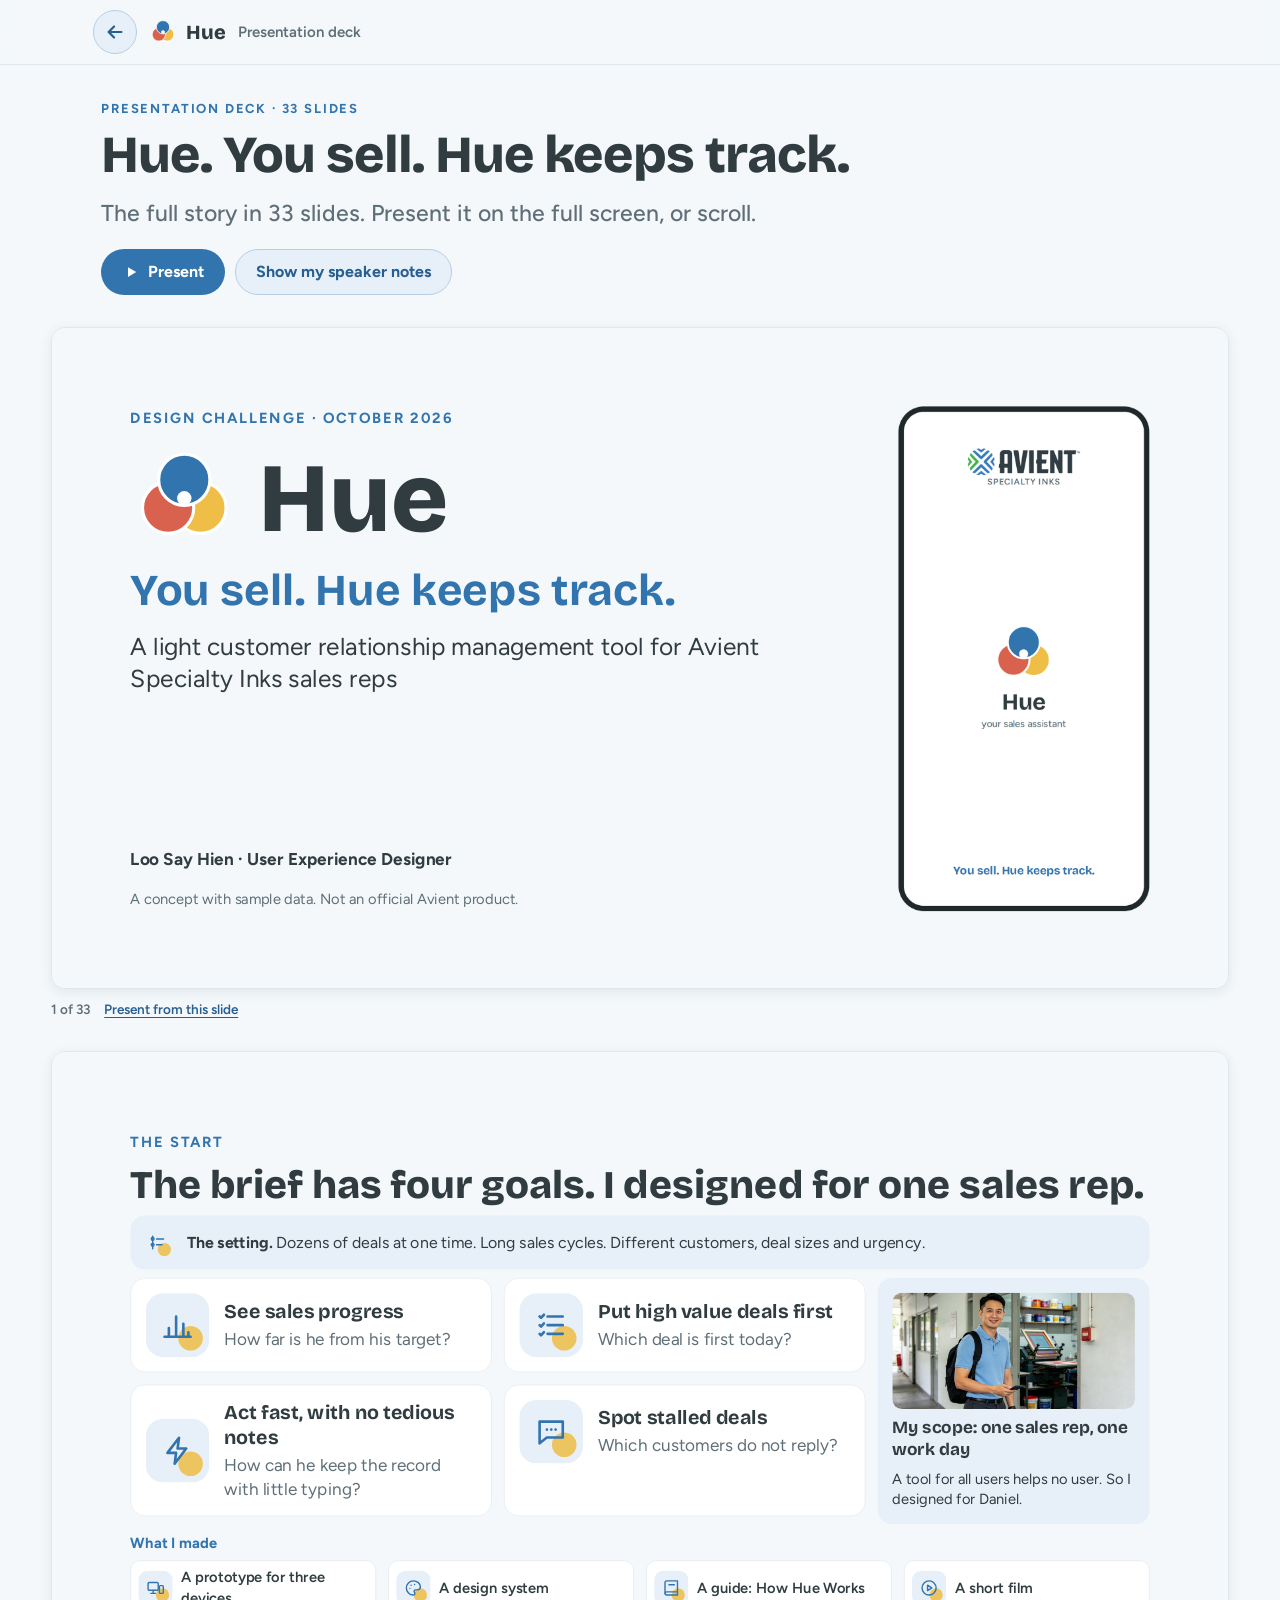
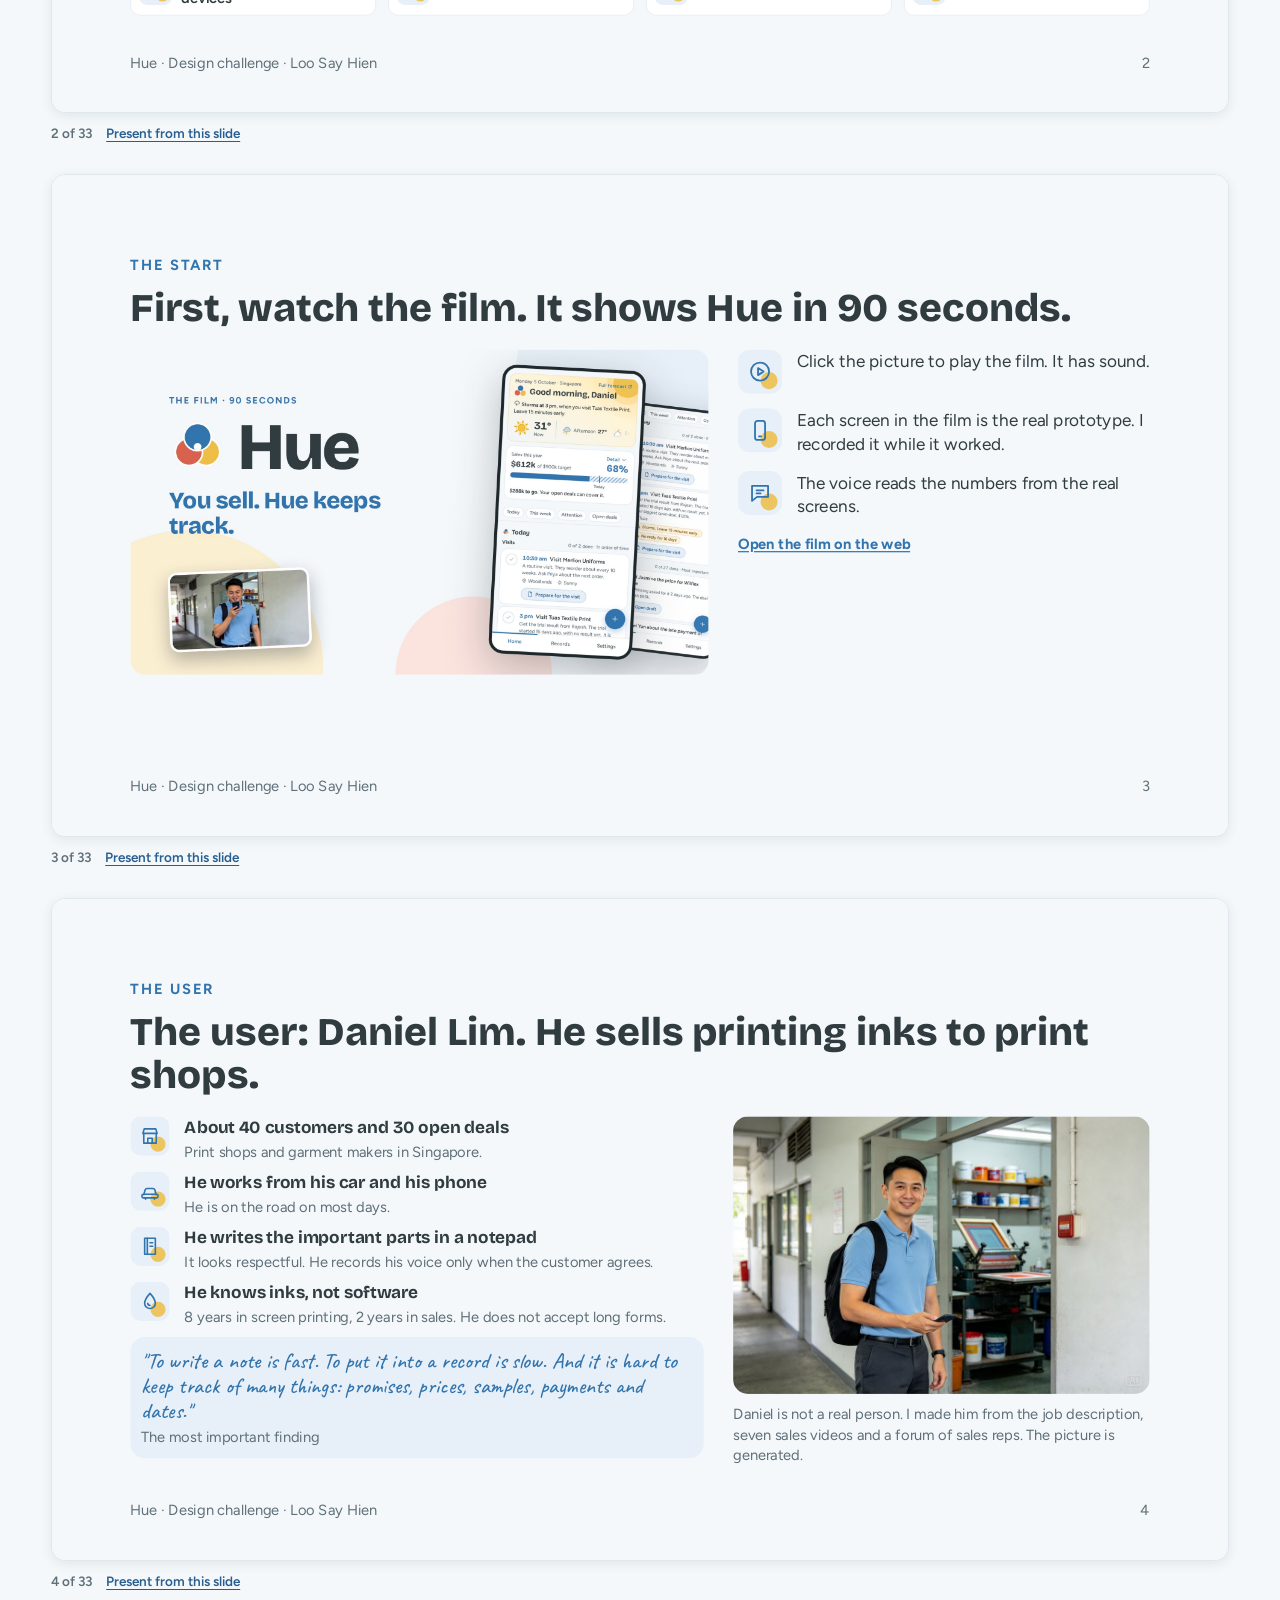
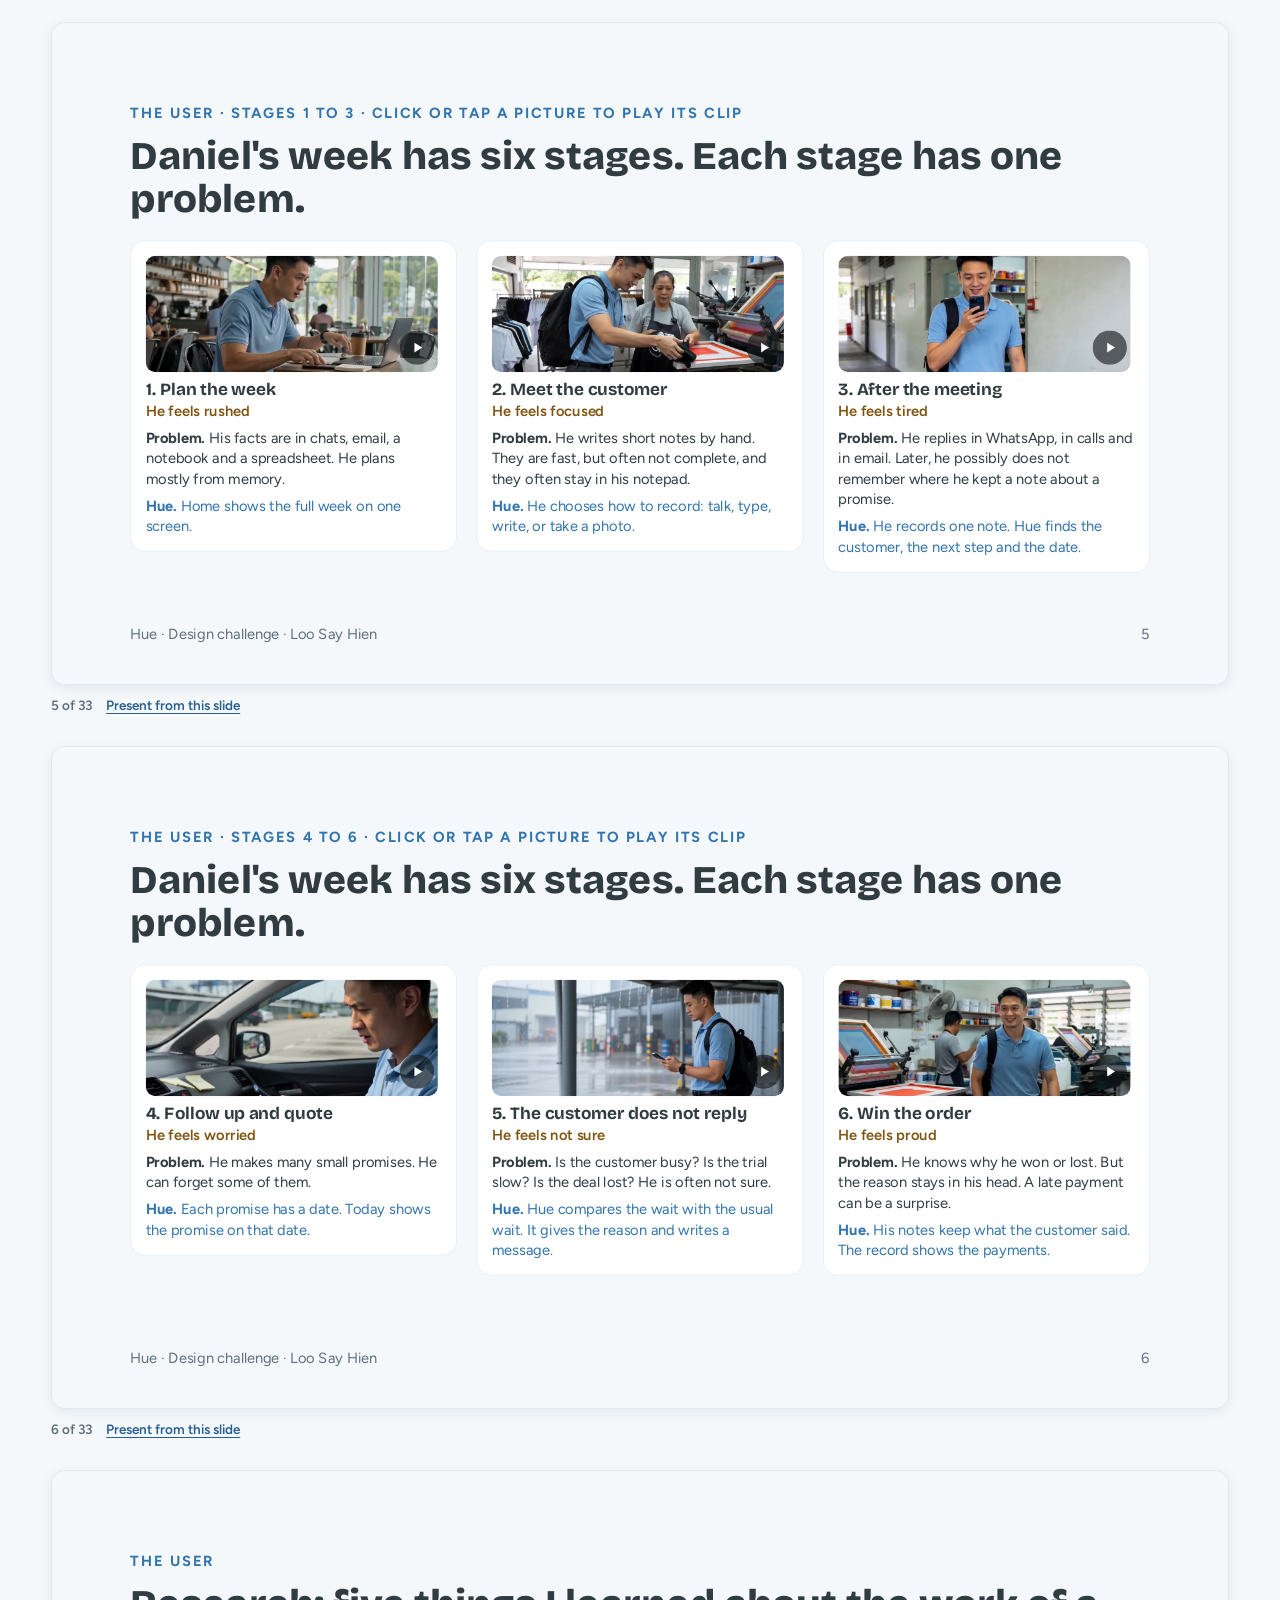
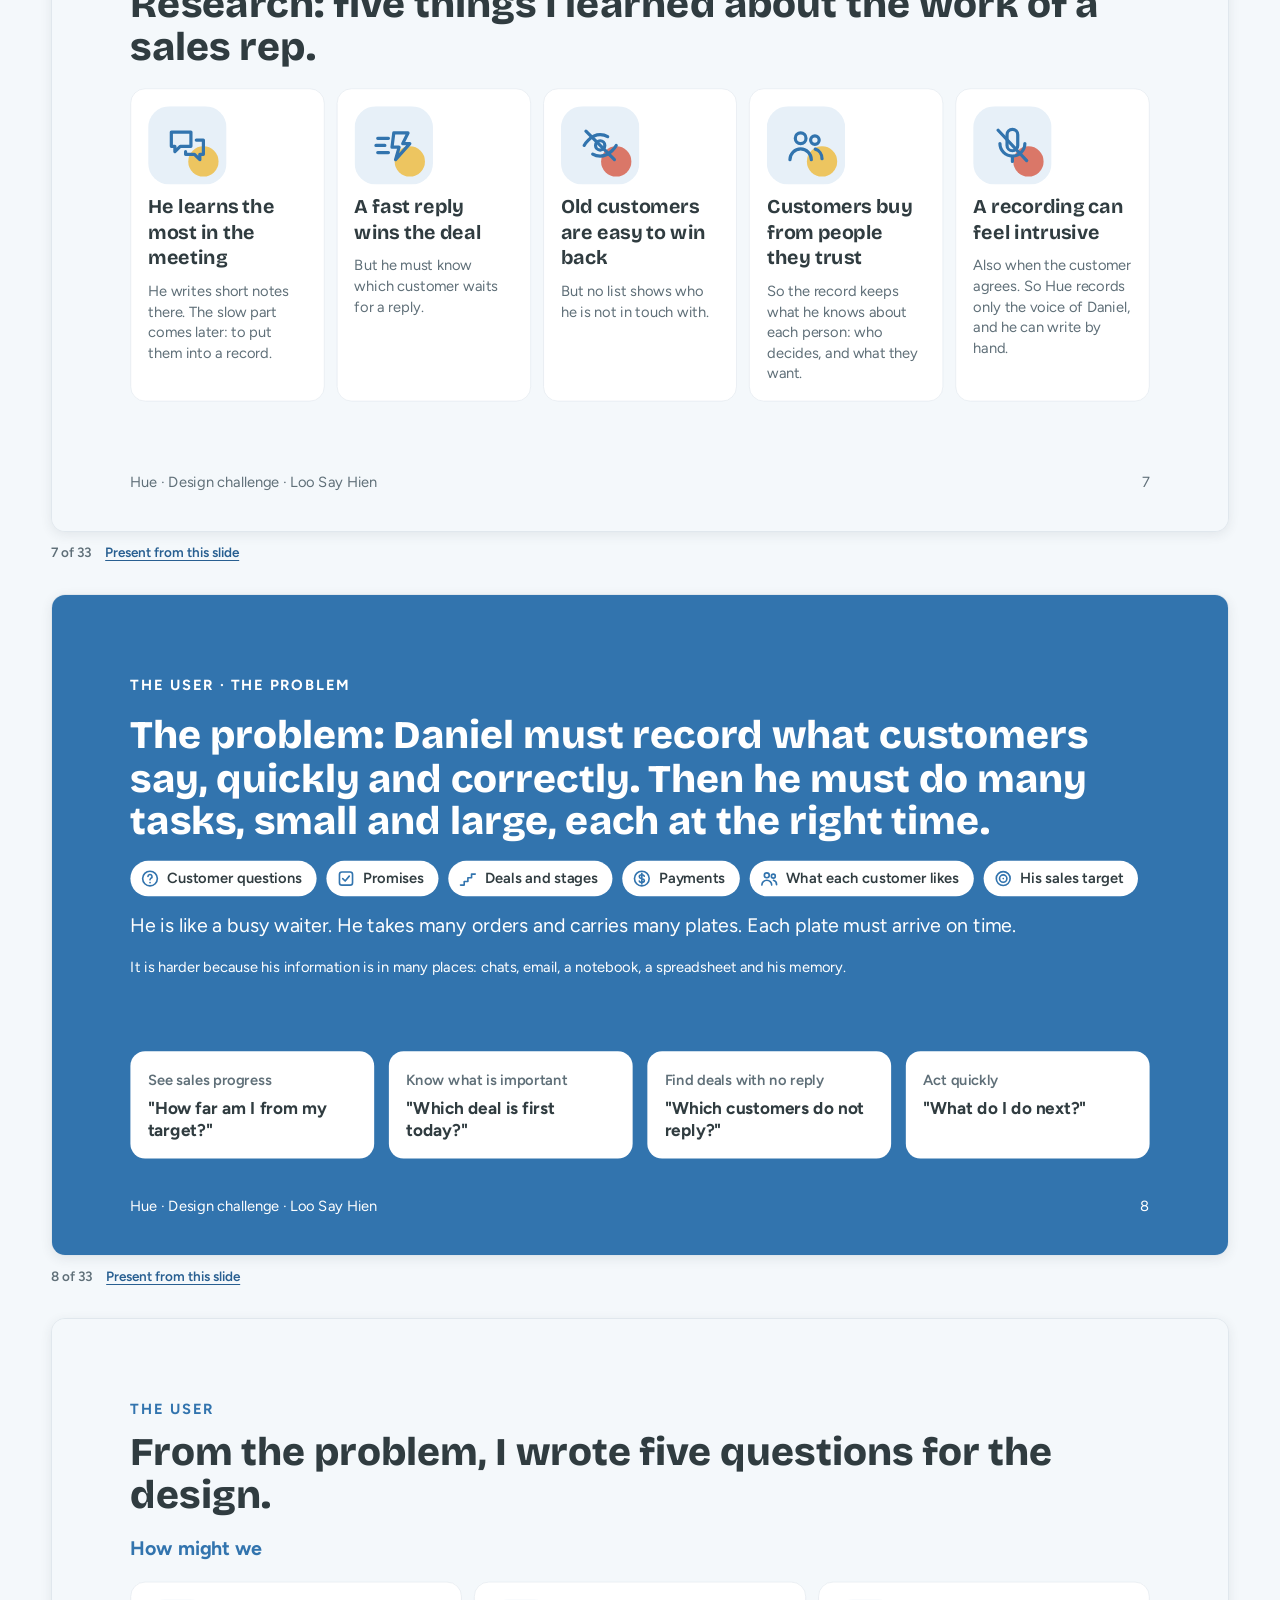
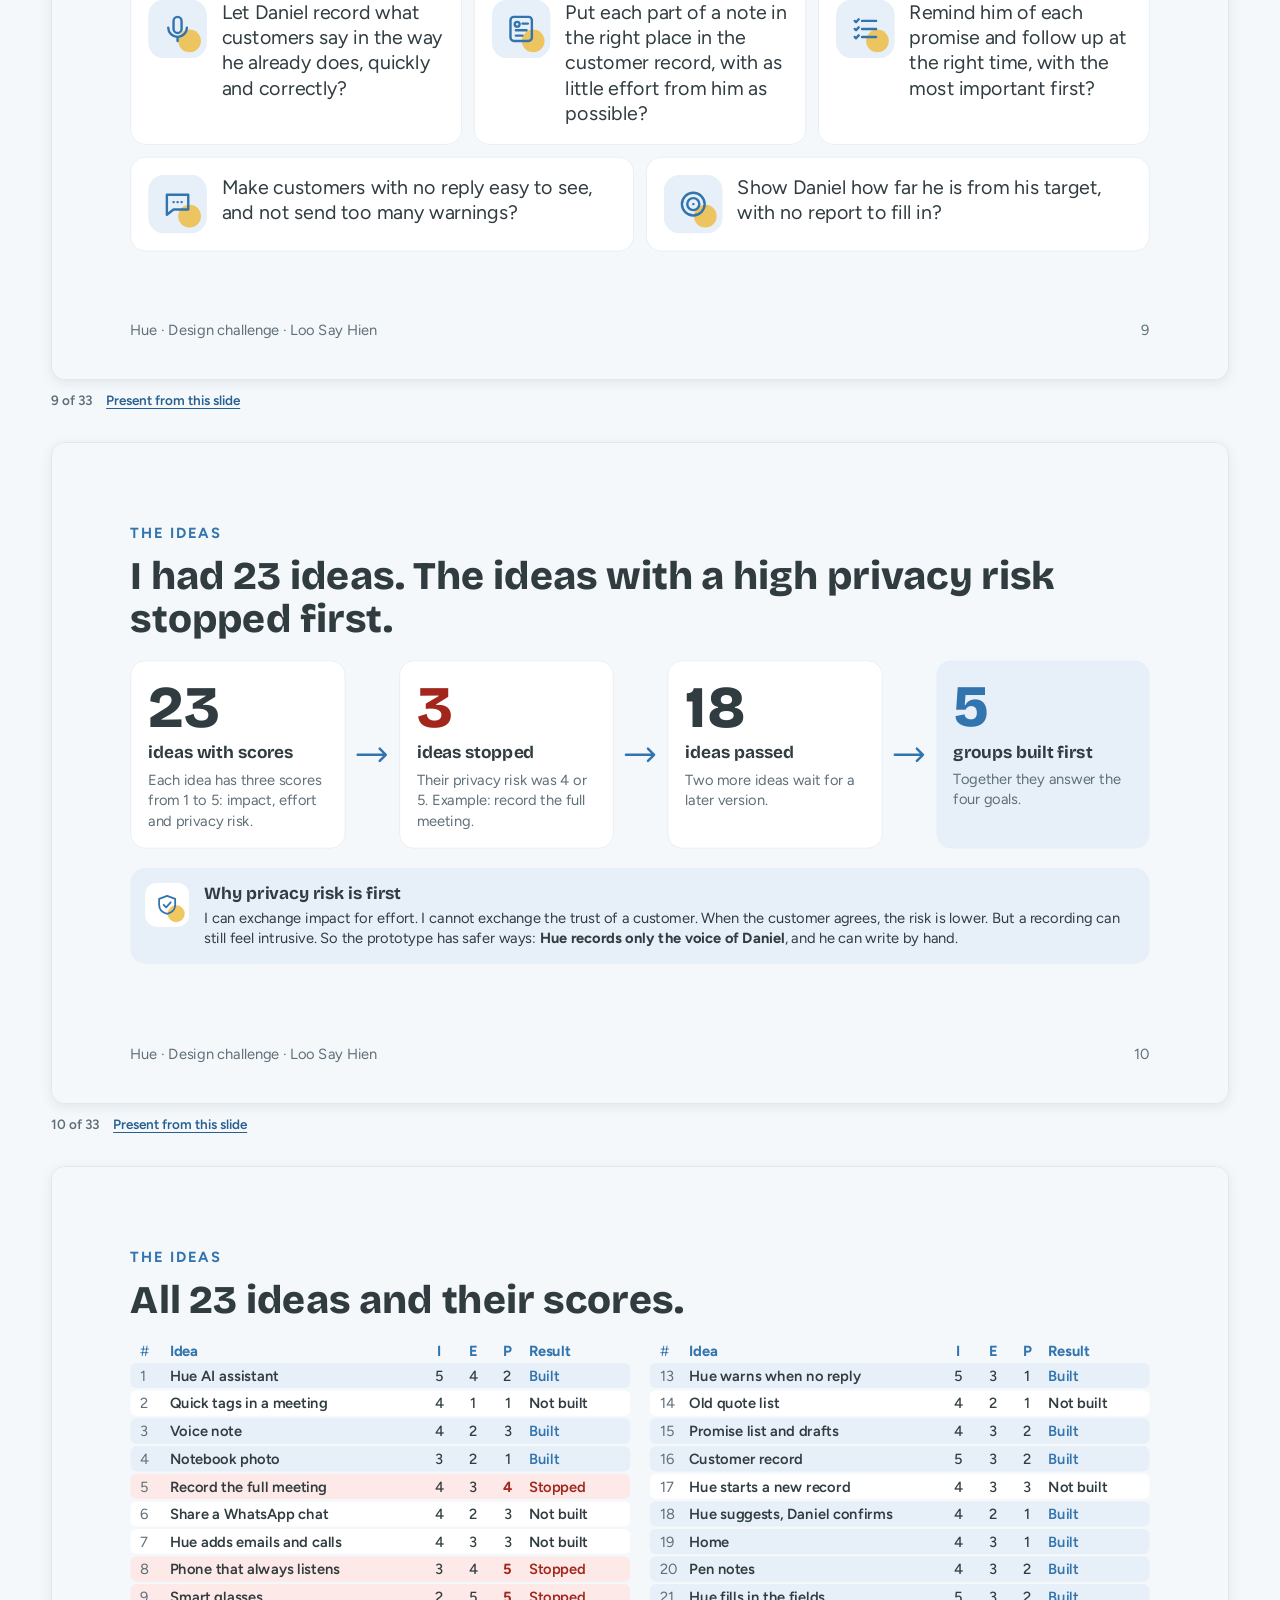
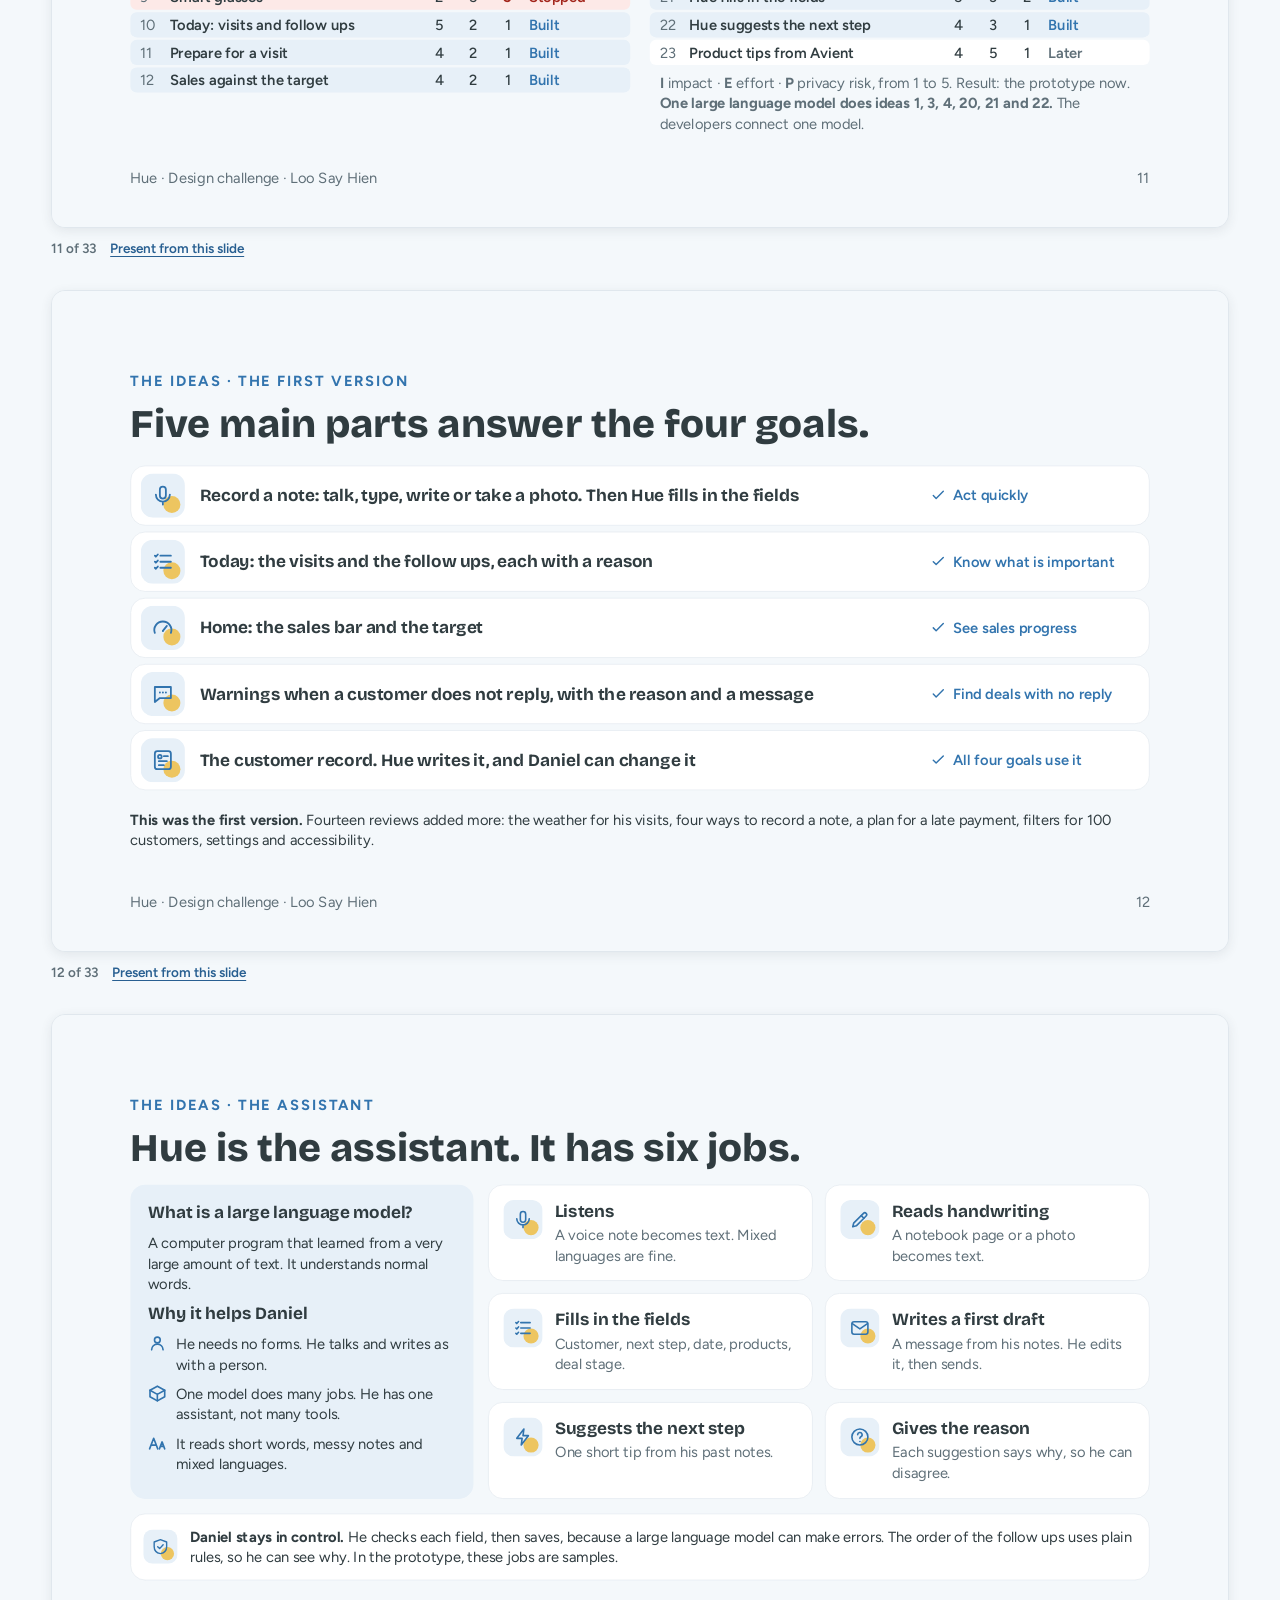
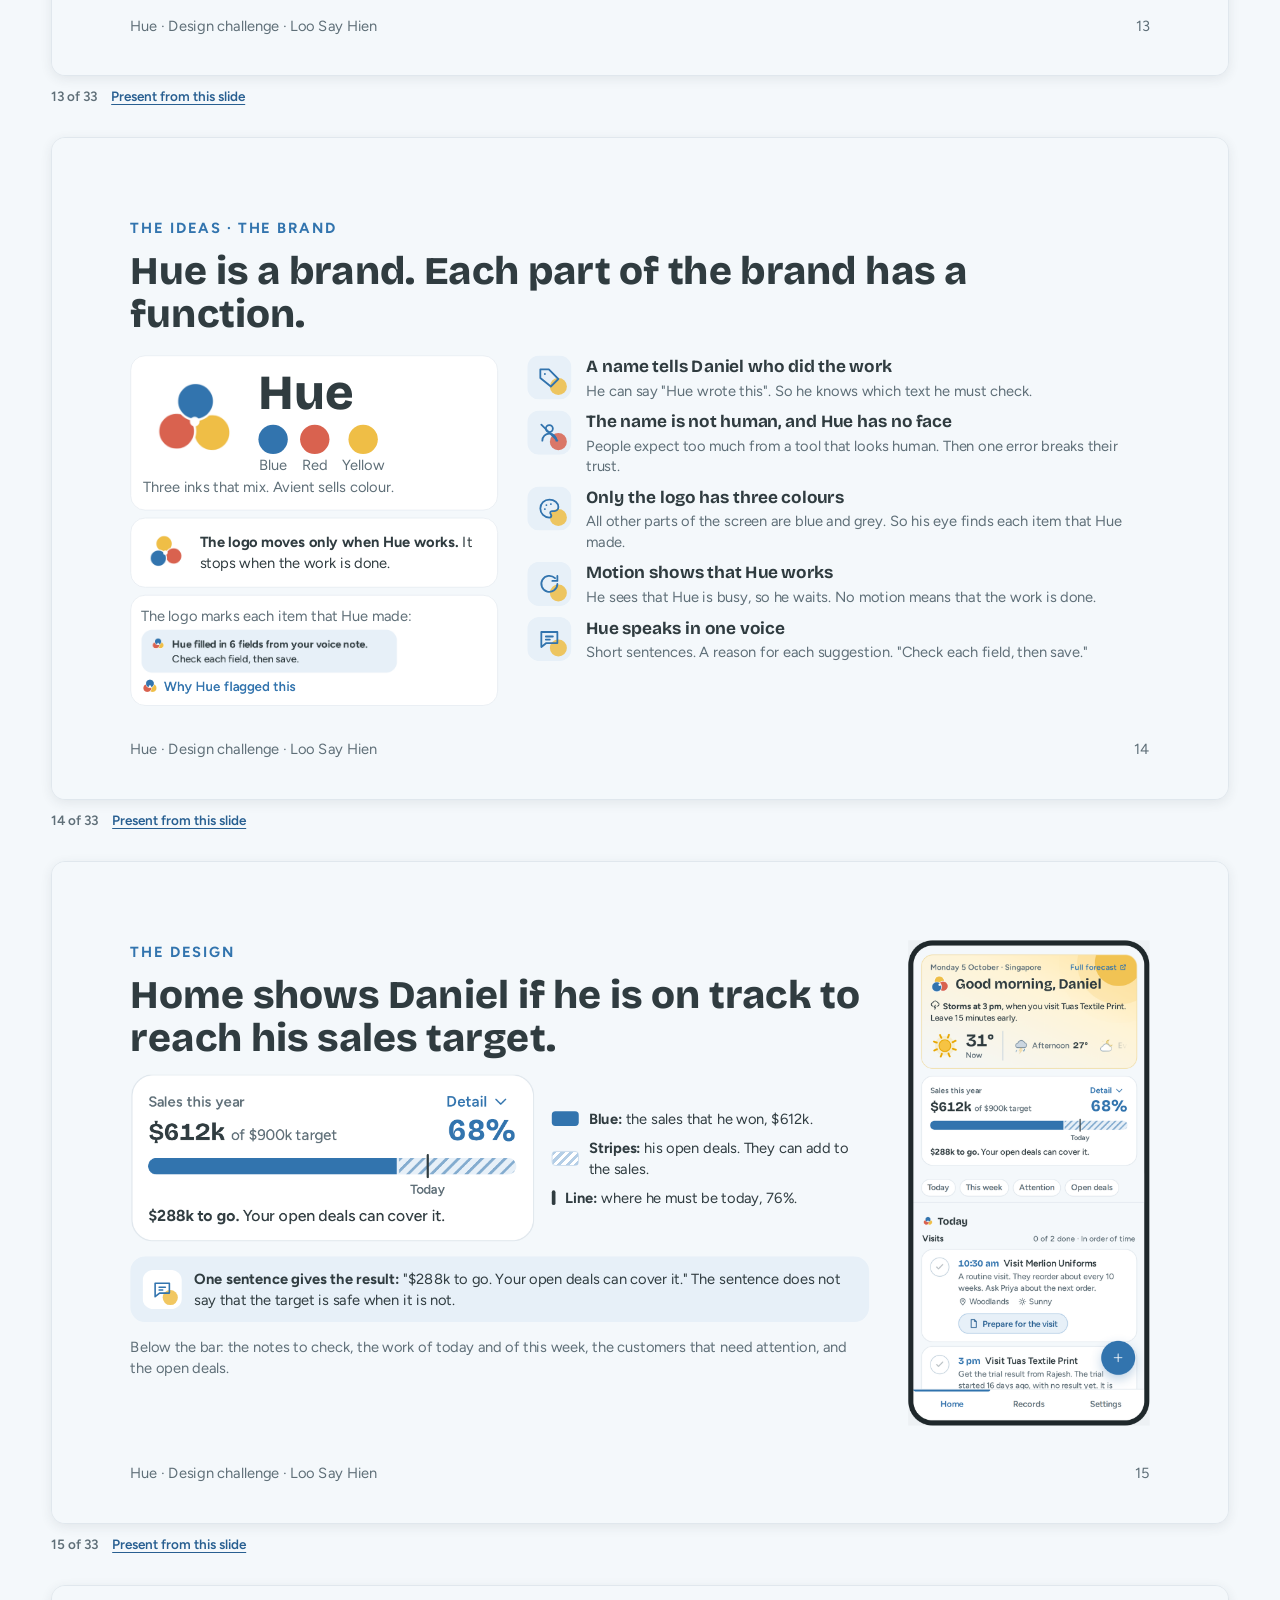
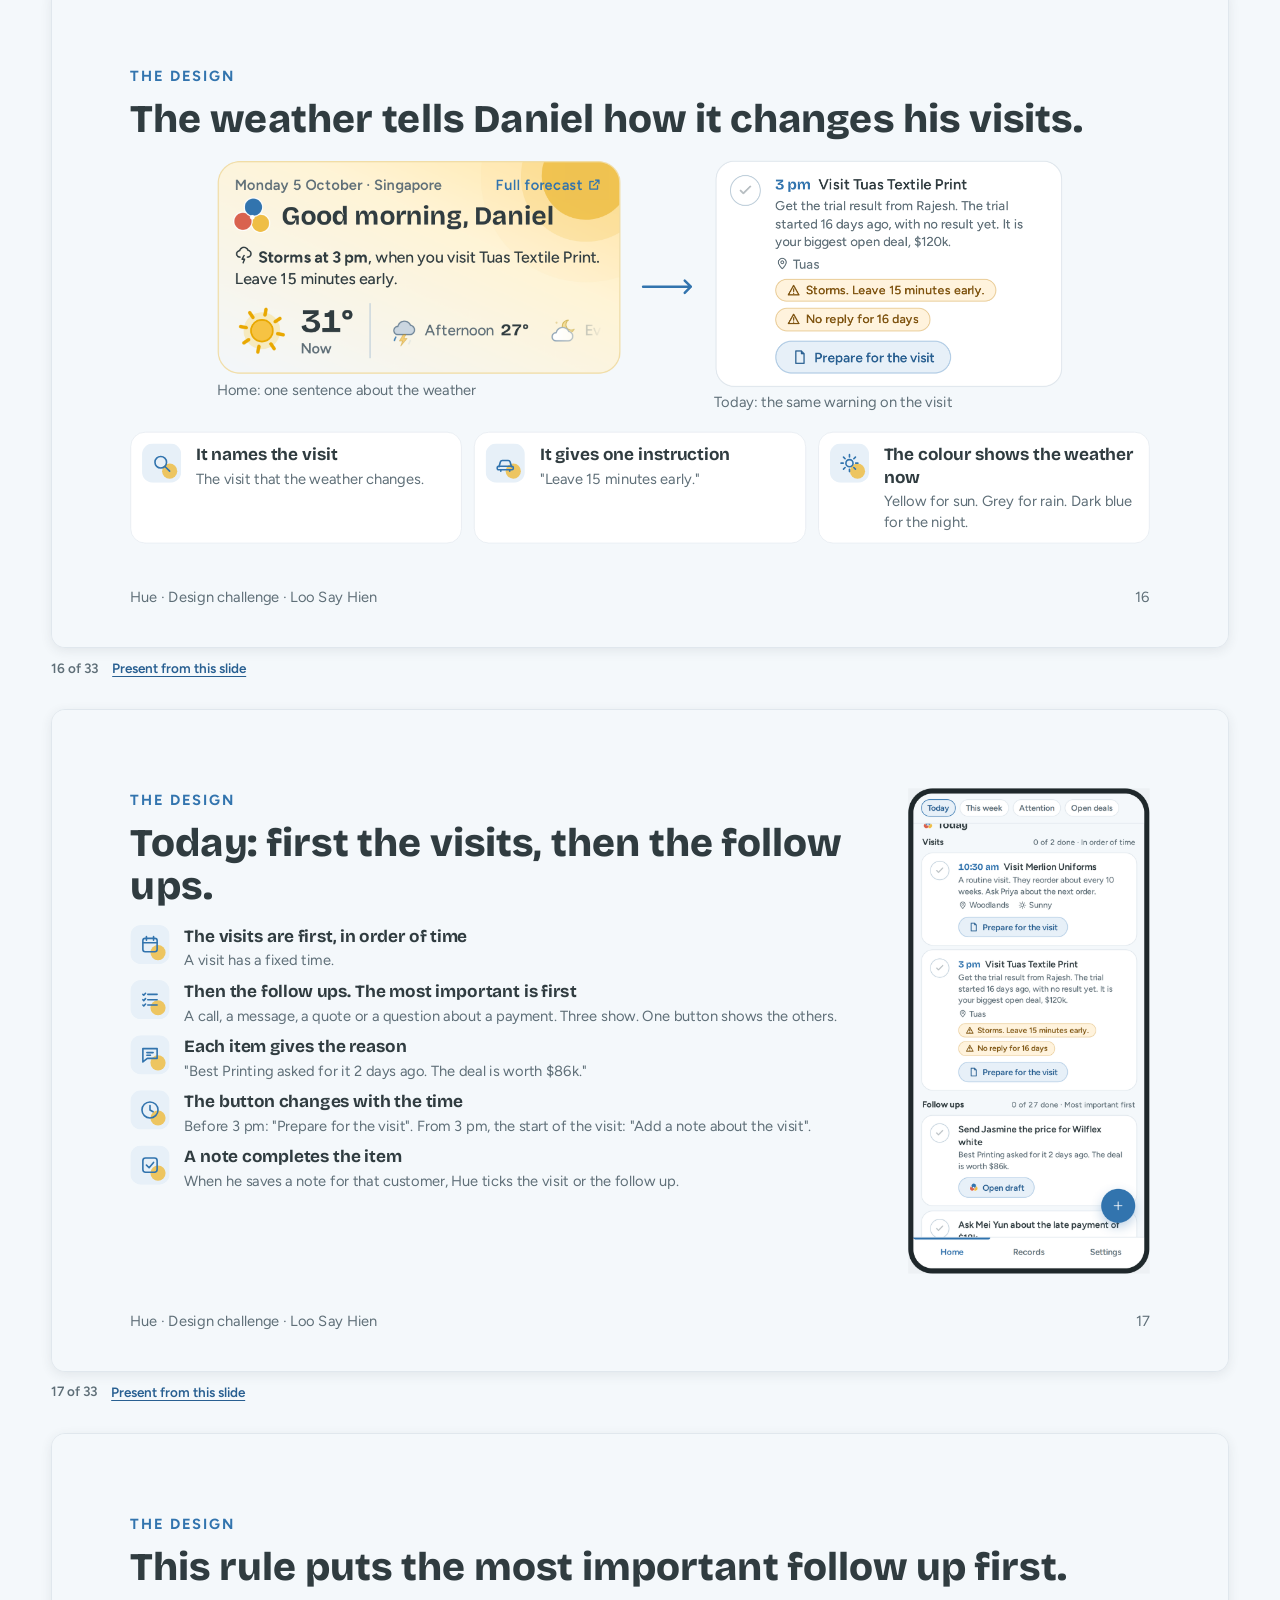
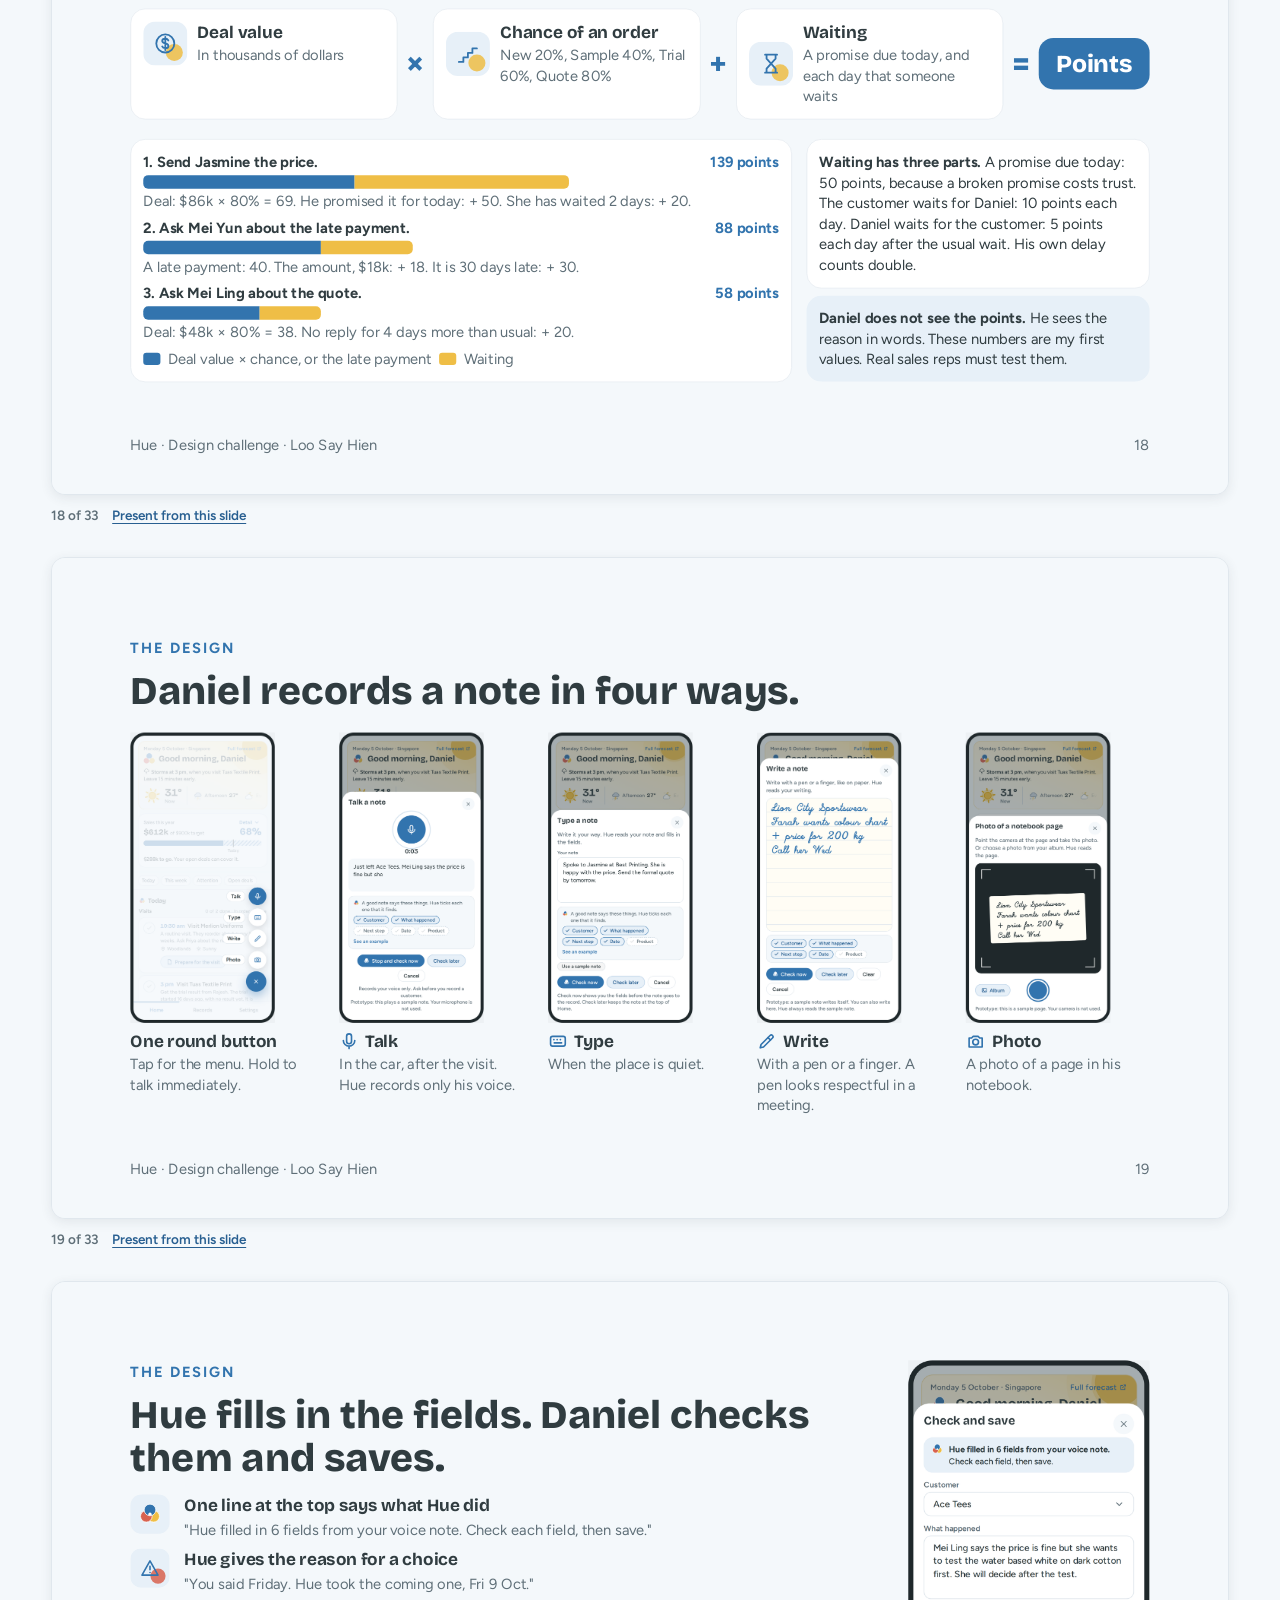
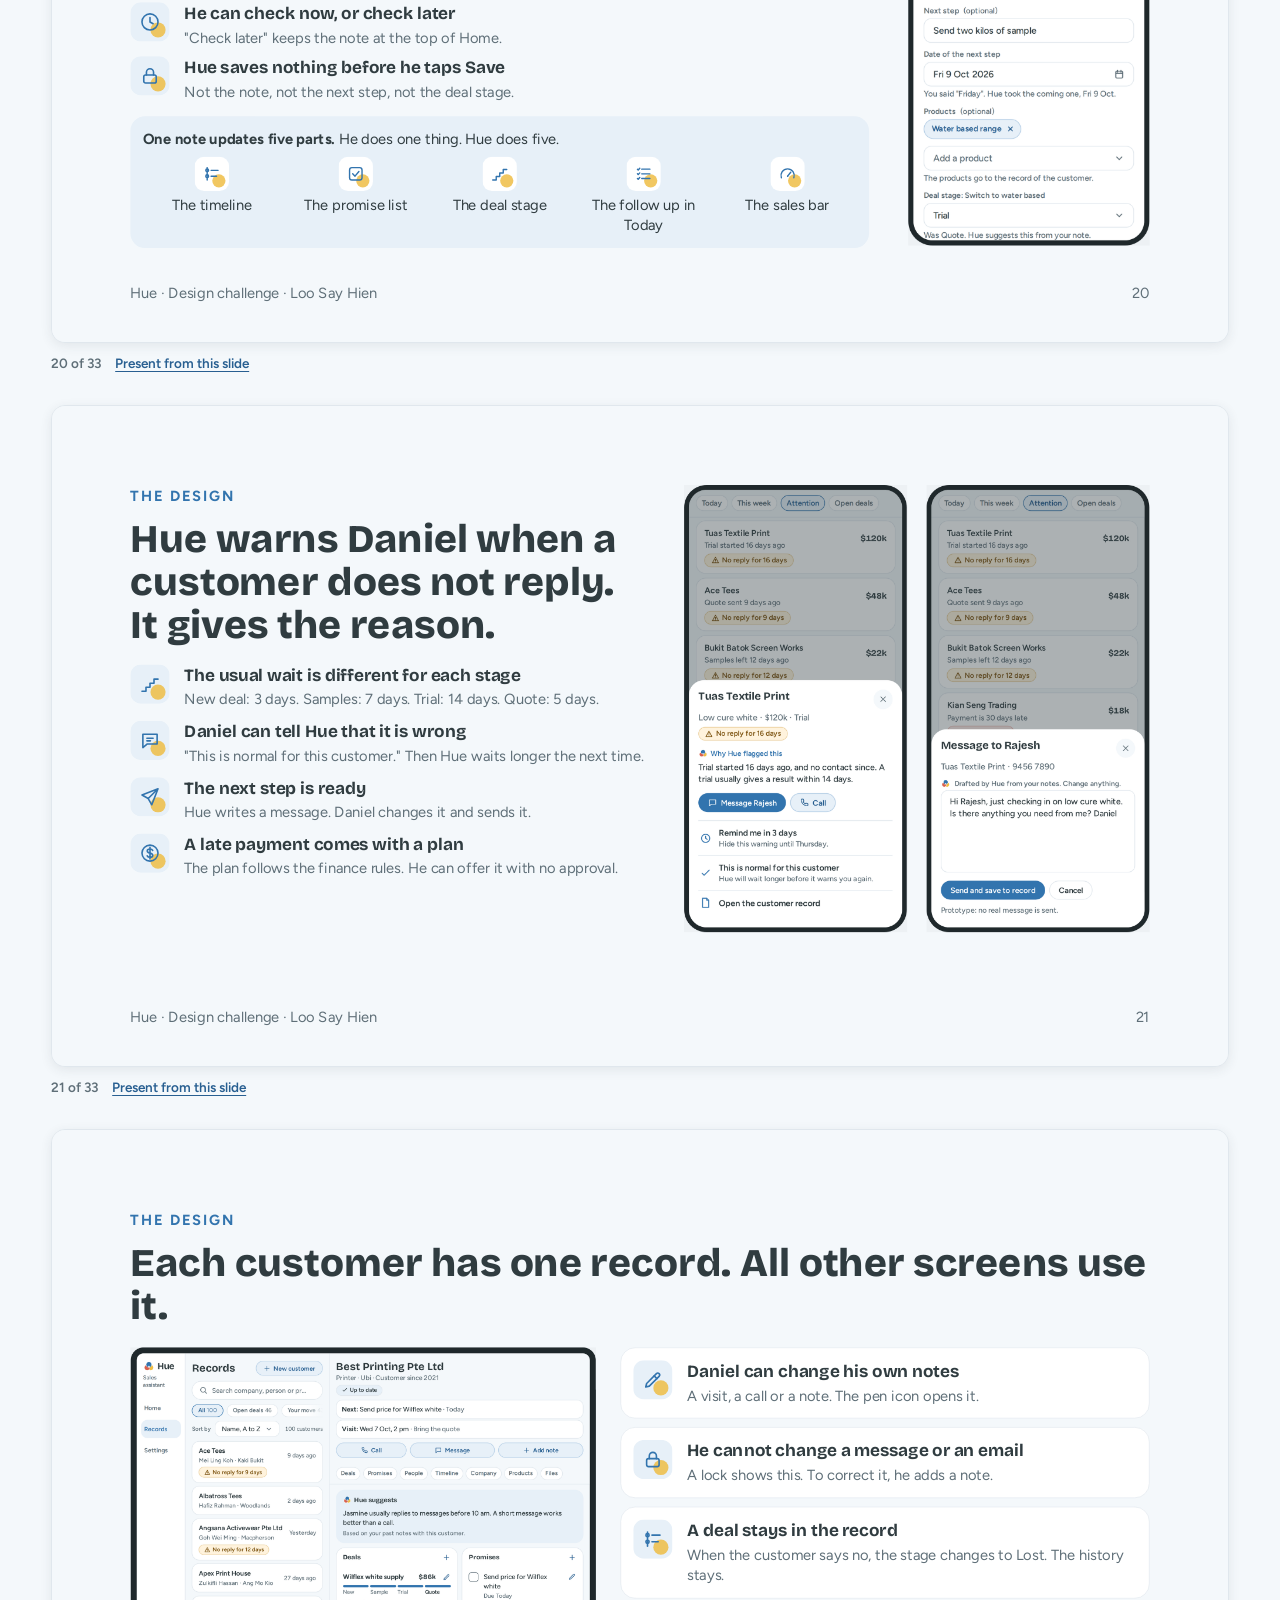
==== commit 21b8ef63: "Review 4: slide 2 mirrors the brief, clips on slides 5 and 6 play twice, new slide about Hue and the" ====
--- a/deck/index.html
+++ b/deck/index.html
@@ -4,7 +4,7 @@
 <meta charset="utf-8">
 <meta name="viewport" content="width=device-width,initial-scale=1">
 <title>Hue · Presentation deck</title>
-<meta name="description" content="The presentation deck of the Hue design challenge by Loo Say Hien: 32 slides, with a presentation mode and speaker notes.">
+<meta name="description" content="The presentation deck of the Hue design challenge by Loo Say Hien: 33 slides, with a presentation mode and speaker notes.">
 <meta name="robots" content="noindex">
 <link rel="stylesheet" href="../assets/fonts/fonts.css">
 <link rel="stylesheet" href="../assets/site.css">
@@ -20,7 +20,8 @@
 .sl{position:absolute;left:0;top:0;width:1920px;height:1080px;overflow:hidden;transform-origin:0 0;transform:scale(var(--k,.5));font-weight:400}
 .sl *{box-sizing:border-box;margin:0;padding:0}
 .sl ul{padding-left:1.2em}.sl h1,.sl h2,.sl h3{font-weight:inherit;letter-spacing:0;text-wrap:initial}.sl a{color:inherit}.sl img,.sl svg,.sl video{display:block;max-width:none}
-.sl [data-film]{cursor:pointer}
+.sl [data-film],.sl [data-play]{cursor:pointer}
+.pl{position:relative;display:block;flex:none}.pl:after{content:"";position:absolute;right:12px;bottom:12px;width:56px;height:56px;border-radius:50%;background:rgba(18,23,26,.62) url("data:image/svg+xml,%3Csvg xmlns='http://www.w3.org/2000/svg' viewBox='0 0 24 24'%3E%3Cpath d='M9 6.500v11l9-5.500z' fill='%23fff'/%3E%3C/svg%3E") center/34px no-repeat;pointer-events:none}.pl.on:after{display:none}
 .num{font-size:13.5px;color:var(--sub);margin-top:8px;font-weight:600;display:flex;gap:14px;align-items:center}
 .num .go{font:600 13.5px/1 var(--fb);color:var(--blue-d);background:none;border:0;cursor:pointer;text-decoration:underline;text-underline-offset:3px;padding:6px 0}
 .note{display:none;background:var(--white);border:1px solid var(--ln);border-left:4px solid var(--hyel);border-radius:12px;padding:12px 16px;margin-top:8px;font-size:16px;max-width:90ch}
@@ -85,7 +86,7 @@
 <a class="skip" href="#main">Go to the content</a>
 <header class="bar"><div class="in"><a class="back" href="../links/" aria-label="Back to all links"><svg viewBox="0 0 24 24" aria-hidden="true"><path d="M19 12H5M11 6l-6 6 6 6"/></svg></a><a class="brand" href="../links/" aria-label="Hue, all links"><svg viewBox="0 0 24 24" aria-hidden="true"><circle cx="15.6" cy="14.1" r="5.7" fill="#EFBE46" stroke="#fff" stroke-width=".7"/><circle cx="8.4" cy="14.1" r="5.7" fill="#D9624F" stroke="#fff" stroke-width=".7"/><circle cx="12" cy="7.9" r="5.7" fill="#3274AE" stroke="#fff" stroke-width=".7"/><circle cx="12" cy="12" r="1.6" fill="#fff"/></svg>Hue</a><span class="name">Presentation deck</span></div></header>
 <main id="main">
-<div class="wrap dhead"><p class="eyebrow">Presentation deck · 32 slides</p><h1>Hue. You sell. Hue keeps track.</h1><p class="lede">The full story in 32 slides. Present it on the full screen, or scroll.</p><p class="tools"><button class="btn p" id="present"><svg viewBox="0 0 24 24" aria-hidden="true"><path d="M8 5.5v13l11-6.500z"/></svg>Present</button><button class="btn s" id="notes" aria-pressed="false">Show my speaker notes</button></p></div>
+<div class="wrap dhead"><p class="eyebrow">Presentation deck · 33 slides</p><h1>Hue. You sell. Hue keeps track.</h1><p class="lede">The full story in 33 slides. Present it on the full screen, or scroll.</p><p class="tools"><button class="btn p" id="present"><svg viewBox="0 0 24 24" aria-hidden="true"><path d="M8 5.5v13l11-6.500z"/></svg>Present</button><button class="btn s" id="notes" aria-pressed="false">Show my speaker notes</button></p></div>
 <div class="deck"><article class="fr" id="cover"><div class="box"><section class="sl" id="s-cover" aria-label="Slide 1" data-transition="fade" style="background:#F4F8FB;color:#303C40;font-family:'Figtree', Arial, sans-serif;padding:128px;display:flex;flex-direction:row;gap:96px;align-items:flex-start">
 <div style="flex:1;height:824px;display:flex;flex-direction:column;gap:24px">
 <p style="font-size:24px;font-weight:700;letter-spacing:3px;text-transform:uppercase;color:#3274AE">Design challenge · October 2026</p>
@@ -101,11 +102,17 @@
 </div>
 <img src="../assets/deck/phone-splash.png" alt="The first screen of Hue on a phone, with the Avient Specialty Inks logo and the words You sell. Hue keeps track." style="width:410px;height:824px;object-fit:contain">
 
-</section></div><p class="num"><span>1 of 32</span><button class="go" data-i="0">Present from this slide</button></p><p class="note"><b>Notes.</b> Hello, I am Say Hien. This is Hue. It is a light customer relationship management tool for the sales reps of Avient Specialty Inks. I designed it around one sales rep, Daniel. I designed it for this challenge. First, you see a short film of the result. Then I show the user, the ideas and the design. At the end, you can try it on your phone. It uses sample data. It is not an official Avient product.</p></article>
-<article class="fr" id="brief"><div class="box"><section class="sl" id="s-brief" aria-label="Slide 2" data-transition="fade" style="background:#F4F8FB;color:#303C40;font-family:'Figtree', Arial, sans-serif;padding:128px 128px 160px;display:flex;flex-direction:column;gap:32px">
+</section></div><p class="num"><span>1 of 33</span><button class="go" data-i="0">Present from this slide</button></p><p class="note"><b>Notes.</b> Hello, I am Say Hien. This is Hue. It is a light customer relationship management tool for the sales reps of Avient Specialty Inks. I designed it around one sales rep, Daniel. I designed it for this challenge. First, you see a short film of the result. Then I show the user, the ideas and the design. At the end, you can try it on your phone. It uses sample data. It is not an official Avient product.</p></article>
+<article class="fr" id="brief"><div class="box"><section class="sl" id="s-brief" aria-label="Slide 2" data-transition="fade" style="background:#F4F8FB;color:#303C40;font-family:'Figtree', Arial, sans-serif;padding:128px 128px 160px;display:flex;flex-direction:column;gap:14px">
 <div style="display:flex;flex-direction:column;gap:16px">
 <p style="font-size:24px;font-weight:700;letter-spacing:3px;text-transform:uppercase;color:#3274AE">The start</p>
 <h2 style="font-family:'Bricolage Grotesque', Arial, sans-serif;font-size:64px;font-weight:800;line-height:1.1;color:#303C40">The brief has four goals. I designed for one sales rep.</h2>
+</div>
+<div style="display:flex;flex-direction:column;gap:0px;background:#E7F0F8;border-radius:24px;padding:16px">
+<div style="display:flex;flex-direction:row;gap:20px;align-items:center">
+<div style="flex:none"><svg width="56" height="56" viewBox="0 0 56 56" fill="none"><g transform="scale(1.2727)"><rect width="44" height="44" rx="12" fill="#E7F0F8"/><circle cx="31" cy="31" r="8.5" fill="#EFBE46" opacity=".85"/><g transform="translate(10 10)" stroke="#3274AE" stroke-width="1.8" stroke-linecap="round" stroke-linejoin="round"><path d="M6 4v16"/><circle cx="6" cy="7.5" r="1.8"/><circle cx="6" cy="15" r="1.8"/><path d="M11 7.5h9M11 15h7"/></g></g></svg></div>
+<p style="font-size:26px;line-height:1.4;color:#303C40;flex:1"><b>The setting.</b> Dozens of deals at one time. Long sales cycles. Different customers, deal sizes and urgency.</p>
+</div>
 </div>
 <div style="display:flex;flex-direction:row;gap:20px;align-items:stretch">
 <div style="flex:1;display:flex;flex-direction:column;gap:20px">
@@ -123,7 +130,7 @@
 <div style="display:flex;flex-direction:row;gap:24px;align-items:center">
 <div style="flex:none"><svg width="104" height="104" viewBox="0 0 104 104" fill="none"><g transform="scale(2.3636)"><rect width="44" height="44" rx="12" fill="#E7F0F8"/><circle cx="31" cy="31" r="8.5" fill="#EFBE46" opacity=".85"/><g transform="translate(10 10)" stroke="#3274AE" stroke-width="1.8" stroke-linecap="round" stroke-linejoin="round"><path d="M9.5 6h10.5M9.5 12h10.5M9.5 18h10.5"/><path d="M4 6l1 1 2-2.2M4 12l1 1 2-2.2M4 18l1 1 2-2.2"/></g></g></svg></div>
 <div style="flex:1;display:flex;flex-direction:column;gap:4px">
-<h3 style="font-family:'Bricolage Grotesque', Arial, sans-serif;font-size:32px;font-weight:700;line-height:1.3;color:#303C40">Know what is important</h3>
+<h3 style="font-family:'Bricolage Grotesque', Arial, sans-serif;font-size:32px;font-weight:700;line-height:1.3;color:#303C40">Put high value deals first</h3>
 <p style="font-size:28px;line-height:1.4;color:#5F6F78">Which deal is first today?</p>
 </div>
 </div>
@@ -134,8 +141,8 @@
 <div style="display:flex;flex-direction:row;gap:24px;align-items:center">
 <div style="flex:none"><svg width="104" height="104" viewBox="0 0 104 104" fill="none"><g transform="scale(2.3636)"><rect width="44" height="44" rx="12" fill="#E7F0F8"/><circle cx="31" cy="31" r="8.5" fill="#EFBE46" opacity=".85"/><g transform="translate(10 10)" stroke="#3274AE" stroke-width="1.8" stroke-linecap="round" stroke-linejoin="round"><path d="M13 3L5 13.5h6L10 21l8-10.5h-6z"/></g></g></svg></div>
 <div style="flex:1;display:flex;flex-direction:column;gap:4px">
-<h3 style="font-family:'Bricolage Grotesque', Arial, sans-serif;font-size:32px;font-weight:700;line-height:1.3;color:#303C40">Act quickly</h3>
-<p style="font-size:28px;line-height:1.4;color:#5F6F78">What is the next step? With few notes.</p>
+<h3 style="font-family:'Bricolage Grotesque', Arial, sans-serif;font-size:32px;font-weight:700;line-height:1.3;color:#303C40">Act fast, with no tedious notes</h3>
+<p style="font-size:28px;line-height:1.4;color:#5F6F78">How can he keep the record with little typing?</p>
 </div>
 </div>
 </div>
@@ -143,7 +150,7 @@
 <div style="display:flex;flex-direction:row;gap:24px;align-items:center">
 <div style="flex:none"><svg width="104" height="104" viewBox="0 0 104 104" fill="none"><g transform="scale(2.3636)"><rect width="44" height="44" rx="12" fill="#E7F0F8"/><circle cx="31" cy="31" r="8.5" fill="#EFBE46" opacity=".85"/><g transform="translate(10 10)" stroke="#3274AE" stroke-width="1.8" stroke-linecap="round" stroke-linejoin="round"><path d="M4 5h16v11H9l-5 4z"/><path d="M9 10.5h.1M12 10.5h.1M15 10.5h.1"/></g></g></svg></div>
 <div style="flex:1;display:flex;flex-direction:column;gap:4px">
-<h3 style="font-family:'Bricolage Grotesque', Arial, sans-serif;font-size:32px;font-weight:700;line-height:1.3;color:#303C40">Find deals with no reply</h3>
+<h3 style="font-family:'Bricolage Grotesque', Arial, sans-serif;font-size:32px;font-weight:700;line-height:1.3;color:#303C40">Spot stalled deals</h3>
 <p style="font-size:28px;line-height:1.4;color:#5F6F78">Which customers do not reply?</p>
 </div>
 </div>
@@ -151,7 +158,7 @@
 </div>
 </div>
 <div style="width:444px;display:flex;flex-direction:column;gap:12px;background:#E7F0F8;border-radius:24px;padding:24px">
-<img src="../assets/deck/daniel.jpg" alt="Daniel Lim, the user that I made" style="width:396px;height:250px;object-fit:cover;border-radius:16px">
+<img src="../assets/deck/daniel.jpg" alt="Daniel Lim, the user that I made" style="width:396px;height:190px;object-fit:cover;border-radius:16px">
 <h3 style="font-family:'Bricolage Grotesque', Arial, sans-serif;font-size:28px;font-weight:700;line-height:1.3;color:#303C40">My scope: one sales rep, one work day</h3>
 <p style="font-size:24px;line-height:1.4;color:#303C40">A tool for all users helps no user. So I designed for Daniel.</p>
 </div>
@@ -182,7 +189,7 @@
 <p style="font-size:24px;color:#5F6F78">2</p>
 </div>
 
-</section></div><p class="num"><span>2 of 32</span><button class="go" data-i="1">Present from this slide</button></p><p class="note"><b>Notes.</b> The brief has four goals. See sales progress. Know what is important. Act quickly. Find deals with no reply. The brief calls them stalled deals. I designed for one sales rep on one work day. A tool for all users helps no user. I made a prototype for three devices, a design system, a guide and a short film.</p></article>
+</section></div><p class="num"><span>2 of 33</span><button class="go" data-i="1">Present from this slide</button></p><p class="note"><b>Notes.</b> The brief asks for a tool that helps a sales rep do four things. One: see how the sales are going. Two: put the deals of high value first. Three: spot deals that are stuck. Four: act fast, without tedious notes and documents. The setting matters too. A sales rep has dozens of deals at one time. The sales cycles are long. The customers, the deal sizes and the urgency are all different. Urgency has two answers in my design. Today puts the visits in order of time. The follow ups come in order of points, and a promise that is due today counts most. I designed for one sales rep on one work day, because a tool for all users helps no user. I made a prototype for three devices, a design system, a guide and a short film.</p></article>
 <article class="fr" id="film"><div class="box"><section class="sl" id="s-film" aria-label="Slide 3" data-transition="fade" style="background:#F4F8FB;color:#303C40;font-family:'Figtree', Arial, sans-serif;padding:128px 128px 160px;display:flex;flex-direction:column;gap:32px">
 <div style="display:flex;flex-direction:column;gap:16px">
 <p style="font-size:24px;font-weight:700;letter-spacing:3px;text-transform:uppercase;color:#3274AE">The start</p>
@@ -211,7 +218,7 @@
 <p style="font-size:24px;color:#5F6F78">3</p>
 </div>
 
-</section></div><p class="num"><span>3 of 32</span><button class="go" data-i="2">Present from this slide</button></p><p class="note"><b>Notes.</b> First, watch the film. It shows the result in 90 seconds. Click the picture to play the film. It has sound. Do not talk while it plays. Each screen in the film is the real prototype. If the film does not play, open the link, or play the film file from the computer.</p></article>
+</section></div><p class="num"><span>3 of 33</span><button class="go" data-i="2">Present from this slide</button></p><p class="note"><b>Notes.</b> First, watch the film. It shows the result in 90 seconds. Click the picture to play the film. It has sound. Do not talk while it plays. Each screen in the film is the real prototype. If the film does not play, open the link, or play the film file from the computer.</p></article>
 <article class="fr" id="daniel"><div class="box"><section class="sl" id="s-daniel" aria-label="Slide 4" data-transition="fade" style="background:#F4F8FB;color:#303C40;font-family:'Figtree', Arial, sans-serif;padding:128px 128px 160px;display:flex;flex-direction:column;gap:32px">
 <div style="display:flex;flex-direction:column;gap:16px">
 <p style="font-size:24px;font-weight:700;letter-spacing:3px;text-transform:uppercase;color:#3274AE">The user</p>
@@ -262,15 +269,15 @@
 <p style="font-size:24px;color:#5F6F78">4</p>
 </div>
 
-</section></div><p class="num"><span>4 of 32</span><button class="go" data-i="3">Present from this slide</button></p><p class="note"><b>Notes.</b> This is Daniel Lim. He is not a real person. I made him from the job description, seven sales videos and a forum of sales reps. He has about 40 customers. He works from his car and his phone. In a meeting, he writes the important parts in a notepad. He records his voice only when the customer agrees, or after the visit. The most important finding is this: to write a note is fast. To put it into a record is slow. And it is hard to keep track of many things: promises, prices, samples, payments and dates.</p></article>
+</section></div><p class="num"><span>4 of 33</span><button class="go" data-i="3">Present from this slide</button></p><p class="note"><b>Notes.</b> This is Daniel Lim. He is not a real person. I made him from the job description, seven sales videos and a forum of sales reps. He has about 40 customers. He works from his car and his phone. In a meeting, he writes the important parts in a notepad. He records his voice only when the customer agrees, or after the visit. The most important finding is this: to write a note is fast. To put it into a record is slow. And it is hard to keep track of many things: promises, prices, samples, payments and dates.</p></article>
 <article class="fr" id="journey"><div class="box"><section class="sl" id="s-journey" aria-label="Slide 5" data-transition="fade" style="background:#F4F8FB;color:#303C40;font-family:'Figtree', Arial, sans-serif;padding:128px 128px 160px;display:flex;flex-direction:column;gap:32px">
 <div style="display:flex;flex-direction:column;gap:16px">
-<p style="font-size:24px;font-weight:700;letter-spacing:3px;text-transform:uppercase;color:#3274AE">The user · Stages 1 to 3</p>
+<p style="font-size:24px;font-weight:700;letter-spacing:3px;text-transform:uppercase;color:#3274AE">The user · Stages 1 to 3 · Click or tap a picture to play its clip</p>
 <h2 style="font-family:'Bricolage Grotesque', Arial, sans-serif;font-size:64px;font-weight:800;line-height:1.1;color:#303C40">Daniel's week has six stages. Each stage has one problem.</h2>
 </div>
 <div style="display:flex;flex-direction:row;gap:32px;align-items:flex-start">
 <div style="flex:1;display:flex;flex-direction:column;gap:10px;background:#FFFFFF;border:1px solid #E0E7ED;border-radius:24px;padding:24px">
-<img src="../assets/deck/clip-1-plan.jpg" alt="Daniel at a desk with a phone, a notebook and a laptop" style="width:477px;height:190px;object-fit:cover;border-radius:16px">
+<img data-play="../assets/media/clip-1-plan.mp4" src="../assets/deck/clip-1-plan.jpg" alt="Daniel at a desk with a phone, a notebook and a laptop. Click to play a short clip." style="width:477px;height:190px;object-fit:cover;border-radius:16px">
 <div style="display:flex;flex-direction:column;gap:0px">
 <h3 style="font-family:'Bricolage Grotesque', Arial, sans-serif;font-size:28px;font-weight:700;line-height:1.3;color:#303C40">1. Plan the week</h3>
 <p style="font-size:24px;line-height:1.4;color:#7F5410;font-weight:600">He feels rushed</p>
@@ -279,7 +286,7 @@
 <p style="font-size:24px;line-height:1.4;color:#3274AE"><b>Hue.</b> Home shows the full week on one screen.</p>
 </div>
 <div style="flex:1;display:flex;flex-direction:column;gap:10px;background:#FFFFFF;border:1px solid #E0E7ED;border-radius:24px;padding:24px">
-<img src="../assets/deck/clip-2-meet.jpg" alt="Daniel and the owner of a print shop look at a printed shirt" style="width:477px;height:190px;object-fit:cover;border-radius:16px">
+<img data-play="../assets/media/clip-2-meet.mp4" src="../assets/deck/clip-2-meet.jpg" alt="Daniel and the owner of a print shop look at a printed shirt. Click to play a short clip." style="width:477px;height:190px;object-fit:cover;border-radius:16px">
 <div style="display:flex;flex-direction:column;gap:0px">
 <h3 style="font-family:'Bricolage Grotesque', Arial, sans-serif;font-size:28px;font-weight:700;line-height:1.3;color:#303C40">2. Meet the customer</h3>
 <p style="font-size:24px;line-height:1.4;color:#7F5410;font-weight:600">He feels focused</p>
@@ -288,7 +295,7 @@
 <p style="font-size:24px;line-height:1.4;color:#3274AE"><b>Hue.</b> He chooses how to record: talk, type, write, or take a photo.</p>
 </div>
 <div style="flex:1;display:flex;flex-direction:column;gap:10px;background:#FFFFFF;border:1px solid #E0E7ED;border-radius:24px;padding:24px">
-<img src="../assets/deck/clip-7-with-hue.jpg" alt="Daniel speaks a note into his phone while he walks from the shop" style="width:477px;height:190px;object-fit:cover;border-radius:16px">
+<img data-play="../assets/media/clip-7-with-hue.mp4" src="../assets/deck/clip-7-with-hue.jpg" alt="Daniel speaks a note into his phone while he walks from the shop. Click to play a short clip." style="width:477px;height:190px;object-fit:cover;border-radius:16px">
 <div style="display:flex;flex-direction:column;gap:0px">
 <h3 style="font-family:'Bricolage Grotesque', Arial, sans-serif;font-size:28px;font-weight:700;line-height:1.3;color:#303C40">3. After the meeting</h3>
 <p style="font-size:24px;line-height:1.4;color:#7F5410;font-weight:600">He feels tired</p>
@@ -302,15 +309,15 @@
 <p style="font-size:24px;color:#5F6F78">5</p>
 </div>
 
-</section></div><p class="num"><span>5 of 32</span><button class="go" data-i="4">Present from this slide</button></p><p class="note"><b>Notes.</b> I studied one week of his work. It has six stages. On Monday, he plans mostly from memory, because his facts are in four places: chats, email, a notebook and a spreadsheet. In the meeting, he writes short notes by hand, and they often stay in his notepad. After the meeting, he replies in three apps: WhatsApp, calls and email. Later, he possibly does not remember where he kept a note about a promise. For each stage, the blue line shows what Hue does.</p></article>
+</section></div><p class="num"><span>5 of 33</span><button class="go" data-i="4">Present from this slide</button></p><p class="note"><b>Notes.</b> I studied one week of his work. It has six stages. On Monday, he plans mostly from memory, because his facts are in four places: chats, email, a notebook and a spreadsheet. In the meeting, he writes short notes by hand, and they often stay in his notepad. After the meeting, he replies in three apps: WhatsApp, calls and email. Later, he possibly does not remember where he kept a note about a promise. For each stage, the blue line shows what Hue does.</p></article>
 <article class="fr" id="journey2"><div class="box"><section class="sl" id="s-journey2" aria-label="Slide 6" data-transition="fade" style="background:#F4F8FB;color:#303C40;font-family:'Figtree', Arial, sans-serif;padding:128px 128px 160px;display:flex;flex-direction:column;gap:32px">
 <div style="display:flex;flex-direction:column;gap:16px">
-<p style="font-size:24px;font-weight:700;letter-spacing:3px;text-transform:uppercase;color:#3274AE">The user · Stages 4 to 6</p>
+<p style="font-size:24px;font-weight:700;letter-spacing:3px;text-transform:uppercase;color:#3274AE">The user · Stages 4 to 6 · Click or tap a picture to play its clip</p>
 <h2 style="font-family:'Bricolage Grotesque', Arial, sans-serif;font-size:64px;font-weight:800;line-height:1.1;color:#303C40">Daniel's week has six stages. Each stage has one problem.</h2>
 </div>
 <div style="display:flex;flex-direction:row;gap:32px;align-items:flex-start">
 <div style="flex:1;display:flex;flex-direction:column;gap:10px;background:#FFFFFF;border:1px solid #E0E7ED;border-radius:24px;padding:24px">
-<img src="../assets/deck/clip-4-promises.jpg" alt="Daniel in his car with notes and a phone" style="width:477px;height:190px;object-fit:cover;border-radius:16px">
+<img data-play="../assets/media/clip-4-promises.mp4" src="../assets/deck/clip-4-promises.jpg" alt="Daniel in his car with notes and a phone. Click to play a short clip." style="width:477px;height:190px;object-fit:cover;border-radius:16px">
 <div style="display:flex;flex-direction:column;gap:0px">
 <h3 style="font-family:'Bricolage Grotesque', Arial, sans-serif;font-size:28px;font-weight:700;line-height:1.3;color:#303C40">4. Follow up and quote</h3>
 <p style="font-size:24px;line-height:1.4;color:#7F5410;font-weight:600">He feels worried</p>
@@ -319,7 +326,7 @@
 <p style="font-size:24px;line-height:1.4;color:#3274AE"><b>Hue.</b> Each promise has a date. Today shows the promise on that date.</p>
 </div>
 <div style="flex:1;display:flex;flex-direction:column;gap:10px;background:#FFFFFF;border:1px solid #E0E7ED;border-radius:24px;padding:24px">
-<img src="../assets/deck/clip-5-quiet.jpg" alt="Daniel looks at a phone that shows no reply" style="width:477px;height:190px;object-fit:cover;border-radius:16px">
+<img data-play="../assets/media/clip-5-quiet.mp4" src="../assets/deck/clip-5-quiet.jpg" alt="Daniel looks at a phone that shows no reply. Click to play a short clip." style="width:477px;height:190px;object-fit:cover;border-radius:16px">
 <div style="display:flex;flex-direction:column;gap:0px">
 <h3 style="font-family:'Bricolage Grotesque', Arial, sans-serif;font-size:28px;font-weight:700;line-height:1.3;color:#303C40">5. The customer does not reply</h3>
 <p style="font-size:24px;line-height:1.4;color:#7F5410;font-weight:600">He feels not sure</p>
@@ -328,7 +335,7 @@
 <p style="font-size:24px;line-height:1.4;color:#3274AE"><b>Hue.</b> Hue compares the wait with the usual wait. It gives the reason and writes a message.</p>
 </div>
 <div style="flex:1;display:flex;flex-direction:column;gap:10px;background:#FFFFFF;border:1px solid #E0E7ED;border-radius:24px;padding:24px">
-<img src="../assets/deck/clip-6-win.jpg" alt="Daniel shakes hands with a customer in the print shop" style="width:477px;height:190px;object-fit:cover;border-radius:16px">
+<img data-play="../assets/media/clip-6-win.mp4" src="../assets/deck/clip-6-win.jpg" alt="Daniel shakes hands with a customer in the print shop. Click to play a short clip." style="width:477px;height:190px;object-fit:cover;border-radius:16px">
 <div style="display:flex;flex-direction:column;gap:0px">
 <h3 style="font-family:'Bricolage Grotesque', Arial, sans-serif;font-size:28px;font-weight:700;line-height:1.3;color:#303C40">6. Win the order</h3>
 <p style="font-size:24px;line-height:1.4;color:#7F5410;font-weight:600">He feels proud</p>
@@ -342,7 +349,7 @@
 <p style="font-size:24px;color:#5F6F78">6</p>
 </div>
 
-</section></div><p class="num"><span>6 of 32</span><button class="go" data-i="5">Present from this slide</button></p><p class="note"><b>Notes.</b> In stage 4, he makes many small promises, and he can forget some of them. In stage 5, the customer does not reply. He is often not sure if the customer is busy or if the deal is lost. In stage 6, he wins the order. He knows why, because the customer tells him. But the reason stays in his head, and a late payment can be a surprise.</p></article>
+</section></div><p class="num"><span>6 of 33</span><button class="go" data-i="5">Present from this slide</button></p><p class="note"><b>Notes.</b> In stage 4, he makes many small promises, and he can forget some of them. In stage 5, the customer does not reply. He is often not sure if the customer is busy or if the deal is lost. In stage 6, he wins the order. He knows why, because the customer tells him. But the reason stays in his head, and a late payment can be a surprise.</p></article>
 <article class="fr" id="findings"><div class="box"><section class="sl" id="s-findings" aria-label="Slide 7" data-transition="fade" style="background:#F4F8FB;color:#303C40;font-family:'Figtree', Arial, sans-serif;padding:128px 128px 160px;display:flex;flex-direction:column;gap:32px">
 <div style="display:flex;flex-direction:column;gap:16px">
 <p style="font-size:24px;font-weight:700;letter-spacing:3px;text-transform:uppercase;color:#3274AE">The user</p>
@@ -380,7 +387,7 @@
 <p style="font-size:24px;color:#5F6F78">7</p>
 </div>
 
-</section></div><p class="num"><span>7 of 32</span><button class="go" data-i="6">Present from this slide</button></p><p class="note"><b>Notes.</b> I learned five things. I will tell you two. Number one: he learns the most in the meeting. He writes short notes there. The slow part comes later, when he must put them into a record. This is the reason for the round button: a note goes into the record in seconds. Number five: a recording can feel intrusive, also when the customer agrees. This is the reason that Hue records only the voice of Daniel, and that he can write by hand.</p></article>
+</section></div><p class="num"><span>7 of 33</span><button class="go" data-i="6">Present from this slide</button></p><p class="note"><b>Notes.</b> I learned five things. I will tell you two. Number one: he learns the most in the meeting. He writes short notes there. The slow part comes later, when he must put them into a record. This is the reason for the round button: a note goes into the record in seconds. Number five: a recording can feel intrusive, also when the customer agrees. This is the reason that Hue records only the voice of Daniel, and that he can write by hand.</p></article>
 <article class="fr" id="problem"><div class="box"><section class="sl" id="s-problem" aria-label="Slide 8" data-transition="fade" style="background:#3274AE;color:#FFFFFF;font-family:'Figtree', Arial, sans-serif;padding:128px 128px 160px;display:flex;flex-direction:column;gap:28px">
 <p style="font-size:24px;font-weight:700;letter-spacing:3px;text-transform:uppercase;color:#FFFFFF">The user · The problem</p>
 <h2 style="font-family:'Bricolage Grotesque', Arial, sans-serif;font-size:64px;font-weight:800;line-height:1.1;color:#FFFFFF">The problem: Daniel must record what customers say, quickly and correctly. Then he must do many tasks, small and large, each at the right time.</h2>
@@ -436,7 +443,7 @@
 <p style="font-size:24px;color:#FFFFFF">8</p>
 </div>
 
-</section></div><p class="num"><span>8 of 32</span><button class="go" data-i="7">Present from this slide</button></p><p class="note"><b>Notes.</b> This is the problem. Daniel must record what customers say, quickly and correctly. Then he must do many tasks, small and large, each at the right time. He tracks questions, promises, deals, payments, what each customer likes, and his sales target. He is like a busy waiter. He takes many orders and carries many plates, and each plate must arrive on time. It is harder because his information is in many places. He needs four answers. Each answer is one goal of the brief.</p></article>
+</section></div><p class="num"><span>8 of 33</span><button class="go" data-i="7">Present from this slide</button></p><p class="note"><b>Notes.</b> This is the problem. Daniel must record what customers say, quickly and correctly. Then he must do many tasks, small and large, each at the right time. He tracks questions, promises, deals, payments, what each customer likes, and his sales target. He is like a busy waiter. He takes many orders and carries many plates, and each plate must arrive on time. It is harder because his information is in many places. He needs four answers. Each answer is one goal of the brief.</p></article>
 <article class="fr" id="hmw"><div class="box"><section class="sl" id="s-hmw" aria-label="Slide 9" data-transition="fade" style="background:#F4F8FB;color:#303C40;font-family:'Figtree', Arial, sans-serif;padding:128px 128px 160px;display:flex;flex-direction:column;gap:32px">
 <div style="display:flex;flex-direction:column;gap:16px">
 <p style="font-size:24px;font-weight:700;letter-spacing:3px;text-transform:uppercase;color:#3274AE">The user</p>
@@ -484,7 +491,7 @@
 <p style="font-size:24px;color:#5F6F78">9</p>
 </div>
 
-</section></div><p class="num"><span>9 of 32</span><button class="go" data-i="8">Present from this slide</button></p><p class="note"><b>Notes.</b> From the problem, I wrote five questions for the design. I read two. How might we let Daniel record what customers say in the way he already does, quickly and correctly? And how might we put each part of a note in the right place in the record, with as little effort from him as possible? Each screen in the prototype answers one or more of these questions.</p></article>
+</section></div><p class="num"><span>9 of 33</span><button class="go" data-i="8">Present from this slide</button></p><p class="note"><b>Notes.</b> From the problem, I wrote five questions for the design. I read two. How might we let Daniel record what customers say in the way he already does, quickly and correctly? And how might we put each part of a note in the right place in the record, with as little effort from him as possible? Each screen in the prototype answers one or more of these questions.</p></article>
 <article class="fr" id="ideas"><div class="box"><section class="sl" id="s-ideas" aria-label="Slide 10" data-transition="fade" style="background:#F4F8FB;color:#303C40;font-family:'Figtree', Arial, sans-serif;padding:128px 128px 160px;display:flex;flex-direction:column;gap:32px">
 <div style="display:flex;flex-direction:column;gap:16px">
 <p style="font-size:24px;font-weight:700;letter-spacing:3px;text-transform:uppercase;color:#3274AE">The ideas</p>
@@ -529,7 +536,7 @@
 <p style="font-size:24px;color:#5F6F78">10</p>
 </div>
 
-</section></div><p class="num"><span>10 of 32</span><button class="go" data-i="9">Present from this slide</button></p><p class="note"><b>Notes.</b> I wrote 23 ideas. Each idea got three scores: impact, effort and privacy risk. First I removed the ideas with a high privacy risk. One example: to record the full meeting had a high impact, but also a high risk. When the customer agrees, the risk is lower. But a recording can still feel intrusive. So it stopped. The prototype has safer ways: Hue records only the voice of Daniel, and he can write by hand. Then 18 ideas passed. I built five groups of ideas first.</p></article>
+</section></div><p class="num"><span>10 of 33</span><button class="go" data-i="9">Present from this slide</button></p><p class="note"><b>Notes.</b> I wrote 23 ideas. Each idea got three scores: impact, effort and privacy risk. First I removed the ideas with a high privacy risk. One example: to record the full meeting had a high impact, but also a high risk. When the customer agrees, the risk is lower. But a recording can still feel intrusive. So it stopped. The prototype has safer ways: Hue records only the voice of Daniel, and he can write by hand. Then 18 ideas passed. I built five groups of ideas first.</p></article>
 <article class="fr" id="allideas"><div class="box"><section class="sl" id="s-allideas" aria-label="Slide 11" data-transition="fade" style="background:#F4F8FB;color:#303C40;font-family:'Figtree', Arial, sans-serif;padding:128px 128px 160px;display:flex;flex-direction:column;gap:32px">
 <div style="display:flex;flex-direction:column;gap:16px">
 <p style="font-size:24px;font-weight:700;letter-spacing:3px;text-transform:uppercase;color:#3274AE">The ideas</p>
@@ -747,7 +754,7 @@
 <p style="font-size:24px;color:#5F6F78">11</p>
 </div>
 
-</section></div><p class="num"><span>11 of 32</span><button class="go" data-i="10">Present from this slide</button></p><p class="note"><b>Notes.</b> These are all 23 ideas with their scores. The last column shows the prototype now. The blue rows are built. The red rows stopped because of privacy risk. Idea 1 is Hue. One large language model can do many of these jobs: it turns speech into text, reads handwriting, fills in the fields and writes drafts. So the developers connect one model. Then they test each job with real notes.</p></article>
+</section></div><p class="num"><span>11 of 33</span><button class="go" data-i="10">Present from this slide</button></p><p class="note"><b>Notes.</b> These are all 23 ideas with their scores. The last column shows the prototype now. The blue rows are built. The red rows stopped because of privacy risk. Idea 1 is Hue. One large language model can do many of these jobs: it turns speech into text, reads handwriting, fills in the fields and writes drafts. So the developers connect one model. Then they test each job with real notes.</p></article>
 <article class="fr" id="core"><div class="box"><section class="sl" id="s-core" aria-label="Slide 12" data-transition="fade" style="background:#F4F8FB;color:#303C40;font-family:'Figtree', Arial, sans-serif;padding:128px 128px 160px;display:flex;flex-direction:column;gap:32px">
 <div style="display:flex;flex-direction:column;gap:16px">
 <p style="font-size:24px;font-weight:700;letter-spacing:3px;text-transform:uppercase;color:#3274AE">The ideas · The first version</p>
@@ -811,8 +818,106 @@
 <p style="font-size:24px;color:#5F6F78">12</p>
 </div>
 
-</section></div><p class="num"><span>12 of 32</span><button class="go" data-i="11">Present from this slide</button></p><p class="note"><b>Notes.</b> The first version had five main parts. One: record a note in four ways, and Hue fills in the fields. Two: Today, with the visits and the follow ups. Three: Home, with the sales bar. Four: warnings when a customer does not reply. Five: the customer record, which all the other parts use. Together they answer the four goals of the brief. This was only the start. In fourteen reviews, I added the weather for his visits, a plan for a late payment, filters, settings and accessibility.</p></article>
-<article class="fr" id="hue"><div class="box"><section class="sl" id="s-hue" aria-label="Slide 13" data-transition="fade" style="background:#F4F8FB;color:#303C40;font-family:'Figtree', Arial, sans-serif;padding:128px 128px 160px;display:flex;flex-direction:column;gap:32px">
+</section></div><p class="num"><span>12 of 33</span><button class="go" data-i="11">Present from this slide</button></p><p class="note"><b>Notes.</b> The first version had five main parts. One: record a note in four ways, and Hue fills in the fields. Two: Today, with the visits and the follow ups. Three: Home, with the sales bar. Four: warnings when a customer does not reply. Five: the customer record, which all the other parts use. Together they answer the four goals of the brief. This was only the start. In fourteen reviews, I added the weather for his visits, a plan for a late payment, filters, settings and accessibility.</p></article>
+<article class="fr" id="assistant"><div class="box"><section class="sl" id="s-assistant" aria-label="Slide 13" data-transition="fade" style="background:#F4F8FB;color:#303C40;font-family:'Figtree', Arial, sans-serif;padding:128px 128px 160px;display:flex;flex-direction:column;gap:24px">
+<div style="display:flex;flex-direction:column;gap:16px">
+<p style="font-size:24px;font-weight:700;letter-spacing:3px;text-transform:uppercase;color:#3274AE">The ideas · The assistant</p>
+<h2 style="font-family:'Bricolage Grotesque', Arial, sans-serif;font-size:64px;font-weight:800;line-height:1.1;color:#303C40">Hue is the assistant. It has six jobs.</h2>
+</div>
+<div style="display:flex;flex-direction:row;gap:24px;align-items:stretch">
+<div style="width:560px;display:flex;flex-direction:column;gap:14px;background:#E7F0F8;border-radius:24px;padding:28px">
+<h3 style="font-family:'Bricolage Grotesque', Arial, sans-serif;font-size:28px;font-weight:700;line-height:1.3;color:#303C40">What is a large language model?</h3>
+<p style="font-size:24px;line-height:1.4;color:#303C40">A computer program that learned from a very large amount of text. It understands normal words.</p>
+<h3 style="font-family:'Bricolage Grotesque', Arial, sans-serif;font-size:28px;font-weight:700;line-height:1.3;color:#303C40">Why it helps Daniel</h3>
+<div style="display:flex;flex-direction:row;gap:14px;align-items:flex-start">
+<div style="flex:none"><svg width="32" height="32" viewBox="0 0 32 32" fill="none"><g transform="scale(1.3333)" stroke="#3274AE" stroke-width="2" stroke-linecap="round" stroke-linejoin="round"><circle cx="12" cy="8" r="3.5"/><path d="M5 20c0-3.9 3.1-7 7-7s7 3.1 7 7"/></g></svg></div>
+<p style="font-size:24px;line-height:1.4;color:#303C40;flex:1">He needs no forms. He talks and writes as with a person.</p>
+</div>
+<div style="display:flex;flex-direction:row;gap:14px;align-items:flex-start">
+<div style="flex:none"><svg width="32" height="32" viewBox="0 0 32 32" fill="none"><g transform="scale(1.3333)" stroke="#3274AE" stroke-width="2" stroke-linecap="round" stroke-linejoin="round"><path d="M3 8l9-5 9 5v8l-9 5-9-5z"/><path d="M3 8l9 5 9-5M12 13v8"/></g></svg></div>
+<p style="font-size:24px;line-height:1.4;color:#303C40;flex:1">One model does many jobs. He has one assistant, not many tools.</p>
+</div>
+<div style="display:flex;flex-direction:row;gap:14px;align-items:flex-start">
+<div style="flex:none"><svg width="32" height="32" viewBox="0 0 32 32" fill="none"><g transform="scale(1.3333)" stroke="#3274AE" stroke-width="2" stroke-linecap="round" stroke-linejoin="round"><path d="M2.5 19l5-13 5 13M4.3 14.5h6.4"/><path d="M14.5 19l3.3-8.5 3.2 8.5M15.7 16h4.2"/></g></svg></div>
+<p style="font-size:24px;line-height:1.4;color:#303C40;flex:1">It reads short words, messy notes and mixed languages.</p>
+</div>
+</div>
+<div style="flex:1;display:flex;flex-direction:column;gap:20px">
+<div style="display:flex;flex-direction:row;gap:20px">
+<div style="flex:1;display:flex;flex-direction:column;gap:0px;background:#FFFFFF;border:1px solid #E0E7ED;border-radius:24px;padding:24px">
+<div style="display:flex;flex-direction:row;gap:20px;align-items:flex-start">
+<div style="flex:none"><svg width="64" height="64" viewBox="0 0 64 64" fill="none"><g transform="scale(1.4545)"><rect width="44" height="44" rx="12" fill="#E7F0F8"/><circle cx="31" cy="31" r="8.5" fill="#EFBE46" opacity=".85"/><g transform="translate(10 10)" stroke="#3274AE" stroke-width="1.8" stroke-linecap="round" stroke-linejoin="round"><path d="M12 3a3 3 0 0 0-3 3v6a3 3 0 0 0 6 0V6a3 3 0 0 0-3-3z"/><path d="M5 11a7 7 0 0 0 14 0M12 18v3"/></g></g></svg></div>
+<div style="flex:1;display:flex;flex-direction:column;gap:4px">
+<h3 style="font-family:'Bricolage Grotesque', Arial, sans-serif;font-size:28px;font-weight:700;line-height:1.3;color:#303C40">Listens</h3>
+<p style="font-size:24px;line-height:1.4;color:#5F6F78">A voice note becomes text. Mixed languages are fine.</p>
+</div>
+</div>
+</div>
+<div style="flex:1;display:flex;flex-direction:column;gap:0px;background:#FFFFFF;border:1px solid #E0E7ED;border-radius:24px;padding:24px">
+<div style="display:flex;flex-direction:row;gap:20px;align-items:flex-start">
+<div style="flex:none"><svg width="64" height="64" viewBox="0 0 64 64" fill="none"><g transform="scale(1.4545)"><rect width="44" height="44" rx="12" fill="#E7F0F8"/><circle cx="31" cy="31" r="8.5" fill="#EFBE46" opacity=".85"/><g transform="translate(10 10)" stroke="#3274AE" stroke-width="1.8" stroke-linecap="round" stroke-linejoin="round"><path d="M4 20l1-4L16 5a2.1 2.1 0 0 1 3 3L8 19z"/><path d="M13.5 7.5l3 3"/></g></g></svg></div>
+<div style="flex:1;display:flex;flex-direction:column;gap:4px">
+<h3 style="font-family:'Bricolage Grotesque', Arial, sans-serif;font-size:28px;font-weight:700;line-height:1.3;color:#303C40">Reads handwriting</h3>
+<p style="font-size:24px;line-height:1.4;color:#5F6F78">A notebook page or a photo becomes text.</p>
+</div>
+</div>
+</div>
+</div>
+<div style="display:flex;flex-direction:row;gap:20px">
+<div style="flex:1;display:flex;flex-direction:column;gap:0px;background:#FFFFFF;border:1px solid #E0E7ED;border-radius:24px;padding:24px">
+<div style="display:flex;flex-direction:row;gap:20px;align-items:flex-start">
+<div style="flex:none"><svg width="64" height="64" viewBox="0 0 64 64" fill="none"><g transform="scale(1.4545)"><rect width="44" height="44" rx="12" fill="#E7F0F8"/><circle cx="31" cy="31" r="8.5" fill="#EFBE46" opacity=".85"/><g transform="translate(10 10)" stroke="#3274AE" stroke-width="1.8" stroke-linecap="round" stroke-linejoin="round"><path d="M9.5 6h10.5M9.5 12h10.5M9.5 18h10.5"/><path d="M4 6l1 1 2-2.2M4 12l1 1 2-2.2M4 18l1 1 2-2.2"/></g></g></svg></div>
+<div style="flex:1;display:flex;flex-direction:column;gap:4px">
+<h3 style="font-family:'Bricolage Grotesque', Arial, sans-serif;font-size:28px;font-weight:700;line-height:1.3;color:#303C40">Fills in the fields</h3>
+<p style="font-size:24px;line-height:1.4;color:#5F6F78">Customer, next step, date, products, deal stage.</p>
+</div>
+</div>
+</div>
+<div style="flex:1;display:flex;flex-direction:column;gap:0px;background:#FFFFFF;border:1px solid #E0E7ED;border-radius:24px;padding:24px">
+<div style="display:flex;flex-direction:row;gap:20px;align-items:flex-start">
+<div style="flex:none"><svg width="64" height="64" viewBox="0 0 64 64" fill="none"><g transform="scale(1.4545)"><rect width="44" height="44" rx="12" fill="#E7F0F8"/><circle cx="31" cy="31" r="8.5" fill="#EFBE46" opacity=".85"/><g transform="translate(10 10)" stroke="#3274AE" stroke-width="1.8" stroke-linecap="round" stroke-linejoin="round"><rect x="3" y="5" width="18" height="14" rx="2.5"/><path d="M3.5 7l8.5 6 8.5-6"/></g></g></svg></div>
+<div style="flex:1;display:flex;flex-direction:column;gap:4px">
+<h3 style="font-family:'Bricolage Grotesque', Arial, sans-serif;font-size:28px;font-weight:700;line-height:1.3;color:#303C40">Writes a first draft</h3>
+<p style="font-size:24px;line-height:1.4;color:#5F6F78">A message from his notes. He edits it, then sends.</p>
+</div>
+</div>
+</div>
+</div>
+<div style="display:flex;flex-direction:row;gap:20px">
+<div style="flex:1;display:flex;flex-direction:column;gap:0px;background:#FFFFFF;border:1px solid #E0E7ED;border-radius:24px;padding:24px">
+<div style="display:flex;flex-direction:row;gap:20px;align-items:flex-start">
+<div style="flex:none"><svg width="64" height="64" viewBox="0 0 64 64" fill="none"><g transform="scale(1.4545)"><rect width="44" height="44" rx="12" fill="#E7F0F8"/><circle cx="31" cy="31" r="8.5" fill="#EFBE46" opacity=".85"/><g transform="translate(10 10)" stroke="#3274AE" stroke-width="1.8" stroke-linecap="round" stroke-linejoin="round"><path d="M13 3L5 13.5h6L10 21l8-10.5h-6z"/></g></g></svg></div>
+<div style="flex:1;display:flex;flex-direction:column;gap:4px">
+<h3 style="font-family:'Bricolage Grotesque', Arial, sans-serif;font-size:28px;font-weight:700;line-height:1.3;color:#303C40">Suggests the next step</h3>
+<p style="font-size:24px;line-height:1.4;color:#5F6F78">One short tip from his past notes.</p>
+</div>
+</div>
+</div>
+<div style="flex:1;display:flex;flex-direction:column;gap:0px;background:#FFFFFF;border:1px solid #E0E7ED;border-radius:24px;padding:24px">
+<div style="display:flex;flex-direction:row;gap:20px;align-items:flex-start">
+<div style="flex:none"><svg width="64" height="64" viewBox="0 0 64 64" fill="none"><g transform="scale(1.4545)"><rect width="44" height="44" rx="12" fill="#E7F0F8"/><circle cx="31" cy="31" r="8.5" fill="#EFBE46" opacity=".85"/><g transform="translate(10 10)" stroke="#3274AE" stroke-width="1.8" stroke-linecap="round" stroke-linejoin="round"><circle cx="12" cy="12" r="9"/><path d="M9.5 9.5a2.5 2.5 0 1 1 3.6 2.2c-.7.4-1.1 1-1.1 1.8M12 17h.1"/></g></g></svg></div>
+<div style="flex:1;display:flex;flex-direction:column;gap:4px">
+<h3 style="font-family:'Bricolage Grotesque', Arial, sans-serif;font-size:28px;font-weight:700;line-height:1.3;color:#303C40">Gives the reason</h3>
+<p style="font-size:24px;line-height:1.4;color:#5F6F78">Each suggestion says why, so he can disagree.</p>
+</div>
+</div>
+</div>
+</div>
+</div>
+</div>
+<div style="display:flex;flex-direction:column;gap:0px;background:#FFFFFF;border:1px solid #E0E7ED;border-radius:24px;padding:20px">
+<div style="display:flex;flex-direction:row;gap:20px;align-items:center">
+<div style="flex:none"><svg width="56" height="56" viewBox="0 0 56 56" fill="none"><g transform="scale(1.2727)"><rect width="44" height="44" rx="12" fill="#E7F0F8"/><circle cx="31" cy="31" r="8.5" fill="#EFBE46" opacity=".85"/><g transform="translate(10 10)" stroke="#3274AE" stroke-width="1.8" stroke-linecap="round" stroke-linejoin="round"><path d="M12 3l8 3v6c0 4.5-3.2 7.9-8 9-4.8-1.1-8-4.5-8-9V6z"/><path d="M8.5 12l2.5 2.5 4.5-5"/></g></g></svg></div>
+<p style="font-size:24px;line-height:1.4;color:#303C40;flex:1"><b>Daniel stays in control.</b> He checks each field, then saves, because a large language model can make errors. The order of the follow ups uses plain rules, so he can see why. In the prototype, these jobs are samples.</p>
+</div>
+</div>
+<div style="position:absolute;left:128px;right:128px;bottom:64px;display:flex;flex-direction:row;justify-content:space-between">
+<p style="font-size:24px;color:#5F6F78">Hue · Design challenge · Loo Say Hien</p>
+<p style="font-size:24px;color:#5F6F78">13</p>
+</div>
+
+</section></div><p class="num"><span>13 of 33</span><button class="go" data-i="12">Present from this slide</button></p><p class="note"><b>Notes.</b> Now I show the assistant in one view. Hue is the assistant in the tool. A large language model is a computer program that learned from a very large amount of text. It understands normal words. So Daniel does not need forms or fixed commands. This gives Hue six jobs. It listens to a voice note and writes the text. It reads handwriting and photos. It fills in the fields. It writes a first draft of a message. It suggests the next step. And it gives the reason for each suggestion. The benefits for Daniel are these. He talks and writes as he does with a person. One model does many jobs, so he has one assistant and not many tools. And it can read short words, messy notes and mixed languages. There are limits. A large language model can make errors. So Daniel checks each field, then saves. The order of the follow ups uses plain rules, so he can see why. In this prototype, the jobs are samples. In a real product, the developers connect one model and test each job with real notes. Each job has a switch in Settings, so Daniel decides what Hue does for him.</p></article>
+<article class="fr" id="hue"><div class="box"><section class="sl" id="s-hue" aria-label="Slide 14" data-transition="fade" style="background:#F4F8FB;color:#303C40;font-family:'Figtree', Arial, sans-serif;padding:128px 128px 160px;display:flex;flex-direction:column;gap:32px">
 <div style="display:flex;flex-direction:column;gap:16px">
 <p style="font-size:24px;font-weight:700;letter-spacing:3px;text-transform:uppercase;color:#3274AE">The ideas · The brand</p>
 <h2 style="font-family:'Bricolage Grotesque', Arial, sans-serif;font-size:64px;font-weight:800;line-height:1.1;color:#303C40">Hue is a brand. Each part of the brand has a function.</h2>
@@ -894,11 +999,11 @@
 </div>
 <div style="position:absolute;left:128px;right:128px;bottom:64px;display:flex;flex-direction:row;justify-content:space-between">
 <p style="font-size:24px;color:#5F6F78">Hue · Design challenge · Loo Say Hien</p>
-<p style="font-size:24px;color:#5F6F78">13</p>
-</div>
-
-</section></div><p class="num"><span>13 of 32</span><button class="go" data-i="12">Present from this slide</button></p><p class="note"><b>Notes.</b> The assistant is a brand. It has a name, a logo, colours and motion. Each part has a function. The name lets Daniel say: Hue wrote this. So he knows which text he must check. It is not a human name and it has no face, because people expect too much from a tool that looks human. The logo is the only part of the screen with three colours, so his eye finds each item that Hue made. The logo moves only when Hue works.</p></article>
-<article class="fr" id="home"><div class="box"><section class="sl" id="s-home" aria-label="Slide 14" data-transition="fade" style="background:#F4F8FB;color:#303C40;font-family:'Figtree', Arial, sans-serif;padding:128px 128px 160px;display:flex;flex-direction:row;gap:64px;align-items:flex-start">
+<p style="font-size:24px;color:#5F6F78">14</p>
+</div>
+
+</section></div><p class="num"><span>14 of 33</span><button class="go" data-i="13">Present from this slide</button></p><p class="note"><b>Notes.</b> The assistant is a brand. It has a name, a logo, colours and motion. Each part has a function. The name lets Daniel say: Hue wrote this. So he knows which text he must check. It is not a human name and it has no face, because people expect too much from a tool that looks human. The logo is the only part of the screen with three colours, so his eye finds each item that Hue made. The logo moves only when Hue works.</p></article>
+<article class="fr" id="home"><div class="box"><section class="sl" id="s-home" aria-label="Slide 15" data-transition="fade" style="background:#F4F8FB;color:#303C40;font-family:'Figtree', Arial, sans-serif;padding:128px 128px 160px;display:flex;flex-direction:row;gap:64px;align-items:flex-start">
 <div style="flex:1;display:flex;flex-direction:column;gap:24px">
 <div style="display:flex;flex-direction:column;gap:16px">
 <p style="font-size:24px;font-weight:700;letter-spacing:3px;text-transform:uppercase;color:#3274AE">The design</p>
@@ -932,11 +1037,11 @@
 <img src="../assets/deck/phone-home.png" alt="Home on a phone: the greeting with the weather, the sales bar at 68 percent, and the start of Today." style="width:394px;height:792px;object-fit:contain">
 <div style="position:absolute;left:128px;right:128px;bottom:64px;display:flex;flex-direction:row;justify-content:space-between">
 <p style="font-size:24px;color:#5F6F78">Hue · Design challenge · Loo Say Hien</p>
-<p style="font-size:24px;color:#5F6F78">14</p>
-</div>
-
-</section></div><p class="num"><span>14 of 32</span><button class="go" data-i="13">Present from this slide</button></p><p class="note"><b>Notes.</b> Home answers one question: is he on track to reach his sales target? The blue part of the bar is the sales that he won. The striped part is his open deals. The line shows where he must be today. One sentence gives the result: 288 thousand dollars to go, and his open deals can cover it.</p></article>
-<article class="fr" id="weather"><div class="box"><section class="sl" id="s-weather" aria-label="Slide 15" data-transition="fade" style="background:#F4F8FB;color:#303C40;font-family:'Figtree', Arial, sans-serif;padding:128px 128px 160px;display:flex;flex-direction:column;gap:32px">
+<p style="font-size:24px;color:#5F6F78">15</p>
+</div>
+
+</section></div><p class="num"><span>15 of 33</span><button class="go" data-i="14">Present from this slide</button></p><p class="note"><b>Notes.</b> Home answers one question: is he on track to reach his sales target? The blue part of the bar is the sales that he won. The striped part is his open deals. The line shows where he must be today. One sentence gives the result: 288 thousand dollars to go, and his open deals can cover it.</p></article>
+<article class="fr" id="weather"><div class="box"><section class="sl" id="s-weather" aria-label="Slide 16" data-transition="fade" style="background:#F4F8FB;color:#303C40;font-family:'Figtree', Arial, sans-serif;padding:128px 128px 160px;display:flex;flex-direction:column;gap:32px">
 <div style="display:flex;flex-direction:column;gap:16px">
 <p style="font-size:24px;font-weight:700;letter-spacing:3px;text-transform:uppercase;color:#3274AE">The design</p>
 <h2 style="font-family:'Bricolage Grotesque', Arial, sans-serif;font-size:64px;font-weight:800;line-height:1.1;color:#303C40">The weather tells Daniel how it changes his visits.</h2>
@@ -983,11 +1088,11 @@
 </div>
 <div style="position:absolute;left:128px;right:128px;bottom:64px;display:flex;flex-direction:row;justify-content:space-between">
 <p style="font-size:24px;color:#5F6F78">Hue · Design challenge · Loo Say Hien</p>
-<p style="font-size:24px;color:#5F6F78">15</p>
-</div>
-
-</section></div><p class="num"><span>15 of 32</span><button class="go" data-i="14">Present from this slide</button></p><p class="note"><b>Notes.</b> The weather is on Home for one reason: Daniel drives to his customers, and rain changes his plan. So the panel does not show only the forecast. It names the visit that the weather changes, and it gives one instruction: leave 15 minutes early. The same warning shows on that visit in Today. The colour of the panel shows the weather now: yellow for sun, grey for rain, dark blue for the night.</p></article>
-<article class="fr" id="today"><div class="box"><section class="sl" id="s-today" aria-label="Slide 16" data-transition="fade" style="background:#F4F8FB;color:#303C40;font-family:'Figtree', Arial, sans-serif;padding:128px 128px 160px;display:flex;flex-direction:row;gap:64px;align-items:flex-start">
+<p style="font-size:24px;color:#5F6F78">16</p>
+</div>
+
+</section></div><p class="num"><span>16 of 33</span><button class="go" data-i="15">Present from this slide</button></p><p class="note"><b>Notes.</b> The weather is on Home for one reason: Daniel drives to his customers, and rain changes his plan. So the panel does not show only the forecast. It names the visit that the weather changes, and it gives one instruction: leave 15 minutes early. The same warning shows on that visit in Today. The colour of the panel shows the weather now: yellow for sun, grey for rain, dark blue for the night.</p></article>
+<article class="fr" id="today"><div class="box"><section class="sl" id="s-today" aria-label="Slide 17" data-transition="fade" style="background:#F4F8FB;color:#303C40;font-family:'Figtree', Arial, sans-serif;padding:128px 128px 160px;display:flex;flex-direction:row;gap:64px;align-items:flex-start">
 <div style="flex:1;display:flex;flex-direction:column;gap:28px">
 <div style="display:flex;flex-direction:column;gap:16px">
 <p style="font-size:24px;font-weight:700;letter-spacing:3px;text-transform:uppercase;color:#3274AE">The design</p>
@@ -1034,11 +1139,11 @@
 <img src="../assets/deck/phone-today.png" alt="Today on a phone: two visits in order of time, a storm warning on the visit at 3 pm, then the follow ups." style="width:394px;height:792px;object-fit:contain">
 <div style="position:absolute;left:128px;right:128px;bottom:64px;display:flex;flex-direction:row;justify-content:space-between">
 <p style="font-size:24px;color:#5F6F78">Hue · Design challenge · Loo Say Hien</p>
-<p style="font-size:24px;color:#5F6F78">16</p>
-</div>
-
-</section></div><p class="num"><span>16 of 32</span><button class="go" data-i="15">Present from this slide</button></p><p class="note"><b>Notes.</b> Today shows the work of the day. The visits are first, in order of time, because a visit has a fixed time. Then come the follow ups. A follow up is a call, a message, a quote or a question about a payment. The most important is first. Each item gives the reason. The button changes with the time. One visit is at 3 pm. Before 3 pm, the button says prepare for the visit. From 3 pm, it says add a note about the visit.</p></article>
-<article class="fr" id="points"><div class="box"><section class="sl" id="s-points" aria-label="Slide 17" data-transition="fade" style="background:#F4F8FB;color:#303C40;font-family:'Figtree', Arial, sans-serif;padding:128px 128px 160px;display:flex;flex-direction:column;gap:32px">
+<p style="font-size:24px;color:#5F6F78">17</p>
+</div>
+
+</section></div><p class="num"><span>17 of 33</span><button class="go" data-i="16">Present from this slide</button></p><p class="note"><b>Notes.</b> Today shows the work of the day. The visits are first, in order of time, because a visit has a fixed time. Then come the follow ups. A follow up is a call, a message, a quote or a question about a payment. The most important is first. Each item gives the reason. The button changes with the time. One visit is at 3 pm. Before 3 pm, the button says prepare for the visit. From 3 pm, it says add a note about the visit.</p></article>
+<article class="fr" id="points"><div class="box"><section class="sl" id="s-points" aria-label="Slide 18" data-transition="fade" style="background:#F4F8FB;color:#303C40;font-family:'Figtree', Arial, sans-serif;padding:128px 128px 160px;display:flex;flex-direction:column;gap:32px">
 <div style="display:flex;flex-direction:column;gap:16px">
 <p style="font-size:24px;font-weight:700;letter-spacing:3px;text-transform:uppercase;color:#3274AE">The design</p>
 <h2 style="font-family:'Bricolage Grotesque', Arial, sans-serif;font-size:64px;font-weight:800;line-height:1.1;color:#303C40">This rule puts the most important follow up first.</h2>
@@ -1131,11 +1236,11 @@
 </div>
 <div style="position:absolute;left:128px;right:128px;bottom:64px;display:flex;flex-direction:row;justify-content:space-between">
 <p style="font-size:24px;color:#5F6F78">Hue · Design challenge · Loo Say Hien</p>
-<p style="font-size:24px;color:#5F6F78">17</p>
-</div>
-
-</section></div><p class="num"><span>17 of 32</span><button class="go" data-i="16">Present from this slide</button></p><p class="note"><b>Notes.</b> How does Hue know which follow up is first? It uses a rule. Points are the deal value times the chance of an order, plus the waiting time. Waiting has three parts. A promise that is due today gets 50 points, because a broken promise costs trust. This is as much as a large deal. When the customer waits for Daniel, each day gets 10 points. When Daniel waits for the customer, each day after the usual wait gets 5 points. His own delay counts double, because he can end it today. Each of these two stops at 30 points, so a small old item does not stay at the top. Here is an example. The price for Jasmine has 139 points, so it is first. A late payment has its own rule, because money that a customer owes comes before most new deals. Daniel does not see the points. He sees the reason. These numbers are my first values. A test with real sales reps must confirm them.</p></article>
-<article class="fr" id="capture"><div class="box"><section class="sl" id="s-capture" aria-label="Slide 18" data-transition="fade" style="background:#F4F8FB;color:#303C40;font-family:'Figtree', Arial, sans-serif;padding:128px 128px 160px;display:flex;flex-direction:column;gap:32px">
+<p style="font-size:24px;color:#5F6F78">18</p>
+</div>
+
+</section></div><p class="num"><span>18 of 33</span><button class="go" data-i="17">Present from this slide</button></p><p class="note"><b>Notes.</b> How does Hue know which follow up is first? It uses a rule. Points are the deal value times the chance of an order, plus the waiting time. Waiting has three parts. A promise that is due today gets 50 points, because a broken promise costs trust. This is as much as a large deal. When the customer waits for Daniel, each day gets 10 points. When Daniel waits for the customer, each day after the usual wait gets 5 points. His own delay counts double, because he can end it today. Each of these two stops at 30 points, so a small old item does not stay at the top. Here is an example. The price for Jasmine has 139 points, so it is first. A late payment has its own rule, because money that a customer owes comes before most new deals. Daniel does not see the points. He sees the reason. These numbers are my first values. A test with real sales reps must confirm them.</p></article>
+<article class="fr" id="capture"><div class="box"><section class="sl" id="s-capture" aria-label="Slide 19" data-transition="fade" style="background:#F4F8FB;color:#303C40;font-family:'Figtree', Arial, sans-serif;padding:128px 128px 160px;display:flex;flex-direction:column;gap:32px">
 <div style="display:flex;flex-direction:column;gap:16px">
 <p style="font-size:24px;font-weight:700;letter-spacing:3px;text-transform:uppercase;color:#3274AE">The design</p>
 <h2 style="font-family:'Bricolage Grotesque', Arial, sans-serif;font-size:64px;font-weight:800;line-height:1.1;color:#303C40">Daniel records a note in four ways.</h2>
@@ -1193,11 +1298,11 @@
 </div>
 <div style="position:absolute;left:128px;right:128px;bottom:64px;display:flex;flex-direction:row;justify-content:space-between">
 <p style="font-size:24px;color:#5F6F78">Hue · Design challenge · Loo Say Hien</p>
-<p style="font-size:24px;color:#5F6F78">18</p>
-</div>
-
-</section></div><p class="num"><span>18 of 32</span><button class="go" data-i="17">Present from this slide</button></p><p class="note"><b>Notes.</b> Daniel records a note with one round button. He taps it for the menu, or he holds it to talk immediately. He has four ways to record, because the best way changes with the situation. He talks in the car. He types when the place is quiet. He writes with a pen or a finger, and a pen looks respectful in a meeting. Or he takes a photo of a page in his notebook. On the computer, he can type, talk, or attach a photo. While he talks or types, Hue ticks what the note already says: the customer, what happened, the next step, the date and the product.</p></article>
-<article class="fr" id="control"><div class="box"><section class="sl" id="s-control" aria-label="Slide 19" data-transition="fade" style="background:#F4F8FB;color:#303C40;font-family:'Figtree', Arial, sans-serif;padding:128px 128px 160px;display:flex;flex-direction:row;gap:64px;align-items:flex-start">
+<p style="font-size:24px;color:#5F6F78">19</p>
+</div>
+
+</section></div><p class="num"><span>19 of 33</span><button class="go" data-i="18">Present from this slide</button></p><p class="note"><b>Notes.</b> Daniel records a note with one round button. He taps it for the menu, or he holds it to talk immediately. He has four ways to record, because the best way changes with the situation. He talks in the car. He types when the place is quiet. He writes with a pen or a finger, and a pen looks respectful in a meeting. Or he takes a photo of a page in his notebook. On the computer, he can type, talk, or attach a photo. While he talks or types, Hue ticks what the note already says: the customer, what happened, the next step, the date and the product.</p></article>
+<article class="fr" id="control"><div class="box"><section class="sl" id="s-control" aria-label="Slide 20" data-transition="fade" style="background:#F4F8FB;color:#303C40;font-family:'Figtree', Arial, sans-serif;padding:128px 128px 160px;display:flex;flex-direction:row;gap:64px;align-items:flex-start">
 <div style="flex:1;display:flex;flex-direction:column;gap:24px">
 <div style="display:flex;flex-direction:column;gap:16px">
 <p style="font-size:24px;font-weight:700;letter-spacing:3px;text-transform:uppercase;color:#3274AE">The design</p>
@@ -1262,11 +1367,11 @@
 <img src="../assets/deck/phone-check.png" alt="Check and save on a phone: one line says that Hue filled in 6 fields. Then the customer, what happened, the next step, the date, the products and the deal stage." style="width:394px;height:792px;object-fit:contain">
 <div style="position:absolute;left:128px;right:128px;bottom:64px;display:flex;flex-direction:row;justify-content:space-between">
 <p style="font-size:24px;color:#5F6F78">Hue · Design challenge · Loo Say Hien</p>
-<p style="font-size:24px;color:#5F6F78">19</p>
-</div>
-
-</section></div><p class="num"><span>19 of 32</span><button class="go" data-i="18">Present from this slide</button></p><p class="note"><b>Notes.</b> Hue fills in the fields, but Daniel decides. One line at the top says what Hue did: Hue filled in six fields, check each field, then save. Below a field, Hue gives the reason for a choice. He can also check later. Then the note waits at the top of Home, and it is not in the record yet. Hue saves nothing before he taps Save. And one note updates five parts. He does one thing. Hue does five.</p></article>
-<article class="fr" id="quiet"><div class="box"><section class="sl" id="s-quiet" aria-label="Slide 20" data-transition="fade" style="background:#F4F8FB;color:#303C40;font-family:'Figtree', Arial, sans-serif;padding:128px 128px 160px;display:flex;flex-direction:row;gap:32px;align-items:flex-start">
+<p style="font-size:24px;color:#5F6F78">20</p>
+</div>
+
+</section></div><p class="num"><span>20 of 33</span><button class="go" data-i="19">Present from this slide</button></p><p class="note"><b>Notes.</b> Hue fills in the fields, but Daniel decides. One line at the top says what Hue did: Hue filled in six fields, check each field, then save. Below a field, Hue gives the reason for a choice. He can also check later. Then the note waits at the top of Home, and it is not in the record yet. Hue saves nothing before he taps Save. And one note updates five parts. He does one thing. Hue does five.</p></article>
+<article class="fr" id="quiet"><div class="box"><section class="sl" id="s-quiet" aria-label="Slide 21" data-transition="fade" style="background:#F4F8FB;color:#303C40;font-family:'Figtree', Arial, sans-serif;padding:128px 128px 160px;display:flex;flex-direction:row;gap:32px;align-items:flex-start">
 <div style="flex:1;padding:0 24px 0 0;display:flex;flex-direction:column;gap:28px">
 <div style="display:flex;flex-direction:column;gap:16px">
 <p style="font-size:24px;font-weight:700;letter-spacing:3px;text-transform:uppercase;color:#3274AE">The design</p>
@@ -1307,11 +1412,11 @@
 <img src="../assets/deck/phone-msg.png" alt="A message to the customer on a phone. Hue wrote it from the notes. Daniel can change it and send it." style="width:364px;height:732px;object-fit:contain">
 <div style="position:absolute;left:128px;right:128px;bottom:64px;display:flex;flex-direction:row;justify-content:space-between">
 <p style="font-size:24px;color:#5F6F78">Hue · Design challenge · Loo Say Hien</p>
-<p style="font-size:24px;color:#5F6F78">20</p>
-</div>
-
-</section></div><p class="num"><span>20 of 32</span><button class="go" data-i="19">Present from this slide</button></p><p class="note"><b>Notes.</b> Sometimes a customer does not reply. Hue warns Daniel with the label No reply, and it gives the reason. Here, the trial started 16 days ago, and a trial usually gives a result in 14 days. The usual wait is different for each stage. Daniel can tell Hue that it is wrong. Then Hue waits longer the next time. And Hue writes a message that he can change and send. A late payment comes with a plan that he can offer.</p></article>
-<article class="fr" id="record"><div class="box"><section class="sl" id="s-record" aria-label="Slide 21" data-transition="fade" style="background:#F4F8FB;color:#303C40;font-family:'Figtree', Arial, sans-serif;padding:128px 128px 160px;display:flex;flex-direction:column;gap:32px">
+<p style="font-size:24px;color:#5F6F78">21</p>
+</div>
+
+</section></div><p class="num"><span>21 of 33</span><button class="go" data-i="20">Present from this slide</button></p><p class="note"><b>Notes.</b> Sometimes a customer does not reply. Hue warns Daniel with the label No reply, and it gives the reason. Here, the trial started 16 days ago, and a trial usually gives a result in 14 days. The usual wait is different for each stage. Daniel can tell Hue that it is wrong. Then Hue waits longer the next time. And Hue writes a message that he can change and send. A late payment comes with a plan that he can offer.</p></article>
+<article class="fr" id="record"><div class="box"><section class="sl" id="s-record" aria-label="Slide 22" data-transition="fade" style="background:#F4F8FB;color:#303C40;font-family:'Figtree', Arial, sans-serif;padding:128px 128px 160px;display:flex;flex-direction:column;gap:32px">
 <div style="display:flex;flex-direction:column;gap:16px">
 <p style="font-size:24px;font-weight:700;letter-spacing:3px;text-transform:uppercase;color:#3274AE">The design</p>
 <h2 style="font-family:'Bricolage Grotesque', Arial, sans-serif;font-size:64px;font-weight:800;line-height:1.1;color:#303C40">Each customer has one record. All other screens use it.</h2>
@@ -1350,11 +1455,11 @@
 </div>
 <div style="position:absolute;left:128px;right:128px;bottom:64px;display:flex;flex-direction:row;justify-content:space-between">
 <p style="font-size:24px;color:#5F6F78">Hue · Design challenge · Loo Say Hien</p>
-<p style="font-size:24px;color:#5F6F78">21</p>
-</div>
-
-</section></div><p class="num"><span>21 of 32</span><button class="go" data-i="20">Present from this slide</button></p><p class="note"><b>Notes.</b> Each note goes into one record for each customer. The record has the deals, the promises, the people, the timeline and the products. All the other screens use this record. Daniel can change his own notes. He cannot change a message or an email, and a lock shows this. A deal stays in the record. When the customer says no, the stage changes to Lost.</p></article>
-<article class="fr" id="devices"><div class="box"><section class="sl" id="s-devices" aria-label="Slide 22" data-transition="fade" style="background:#F4F8FB;color:#303C40;font-family:'Figtree', Arial, sans-serif;padding:128px 128px 160px;display:flex;flex-direction:column;gap:32px">
+<p style="font-size:24px;color:#5F6F78">22</p>
+</div>
+
+</section></div><p class="num"><span>22 of 33</span><button class="go" data-i="21">Present from this slide</button></p><p class="note"><b>Notes.</b> Each note goes into one record for each customer. The record has the deals, the promises, the people, the timeline and the products. All the other screens use this record. Daniel can change his own notes. He cannot change a message or an email, and a lock shows this. A deal stays in the record. When the customer says no, the stage changes to Lost.</p></article>
+<article class="fr" id="devices"><div class="box"><section class="sl" id="s-devices" aria-label="Slide 23" data-transition="fade" style="background:#F4F8FB;color:#303C40;font-family:'Figtree', Arial, sans-serif;padding:128px 128px 160px;display:flex;flex-direction:column;gap:32px">
 <div style="display:flex;flex-direction:column;gap:16px">
 <p style="font-size:24px;font-weight:700;letter-spacing:3px;text-transform:uppercase;color:#3274AE">The design</p>
 <h2 style="font-family:'Bricolage Grotesque', Arial, sans-serif;font-size:64px;font-weight:800;line-height:1.1;color:#303C40">Hue works the same way on a phone, a tablet and a computer.</h2>
@@ -1393,11 +1498,11 @@
 </div>
 <div style="position:absolute;left:128px;right:128px;bottom:64px;display:flex;flex-direction:row;justify-content:space-between">
 <p style="font-size:24px;color:#5F6F78">Hue · Design challenge · Loo Say Hien</p>
-<p style="font-size:24px;color:#5F6F78">22</p>
-</div>
-
-</section></div><p class="num"><span>22 of 32</span><button class="go" data-i="21">Present from this slide</button></p><p class="note"><b>Notes.</b> Hue works on three devices, with the same rules. The phone is for the road. The tablet shows the list and the record side by side. The computer has a full table, and the New note button lets him type, talk or attach a photo. He learns Hue one time.</p></article>
-<article class="fr" id="system"><div class="box"><section class="sl" id="s-system" aria-label="Slide 23" data-transition="fade" style="background:#F4F8FB;color:#303C40;font-family:'Figtree', Arial, sans-serif;padding:128px 128px 160px;display:flex;flex-direction:column;gap:32px">
+<p style="font-size:24px;color:#5F6F78">23</p>
+</div>
+
+</section></div><p class="num"><span>23 of 33</span><button class="go" data-i="22">Present from this slide</button></p><p class="note"><b>Notes.</b> Hue works on three devices, with the same rules. The phone is for the road. The tablet shows the list and the record side by side. The computer has a full table, and the New note button lets him type, talk or attach a photo. He learns Hue one time.</p></article>
+<article class="fr" id="system"><div class="box"><section class="sl" id="s-system" aria-label="Slide 24" data-transition="fade" style="background:#F4F8FB;color:#303C40;font-family:'Figtree', Arial, sans-serif;padding:128px 128px 160px;display:flex;flex-direction:column;gap:32px">
 <div style="display:flex;flex-direction:column;gap:16px">
 <p style="font-size:24px;font-weight:700;letter-spacing:3px;text-transform:uppercase;color:#3274AE">The system</p>
 <h2 style="font-family:'Bricolage Grotesque', Arial, sans-serif;font-size:64px;font-weight:800;line-height:1.1;color:#303C40">The design system: one set of rules for all screens.</h2>
@@ -1457,11 +1562,11 @@
 </div>
 <div style="position:absolute;left:128px;right:128px;bottom:64px;display:flex;flex-direction:row;justify-content:space-between">
 <p style="font-size:24px;color:#5F6F78">Hue · Design challenge · Loo Say Hien</p>
-<p style="font-size:24px;color:#5F6F78">23</p>
-</div>
-
-</section></div><p class="num"><span>23 of 32</span><button class="go" data-i="22">Present from this slide</button></p><p class="note"><b>Notes.</b> A design system is the set of rules that keeps all screens the same. The blue is inspired by the Avient blue. It is more subdued, so it does not shout, and Daniel can focus on his work. Each screen has one dark button for the main action. Words and icons show the status. Colour is never the only sign. The words are short and clear.</p></article>
-<article class="fr" id="access"><div class="box"><section class="sl" id="s-access" aria-label="Slide 24" data-transition="fade" style="background:#F4F8FB;color:#303C40;font-family:'Figtree', Arial, sans-serif;padding:128px 128px 160px;display:flex;flex-direction:row;gap:64px;align-items:flex-start">
+<p style="font-size:24px;color:#5F6F78">24</p>
+</div>
+
+</section></div><p class="num"><span>24 of 33</span><button class="go" data-i="23">Present from this slide</button></p><p class="note"><b>Notes.</b> A design system is the set of rules that keeps all screens the same. The blue is inspired by the Avient blue. It is more subdued, so it does not shout, and Daniel can focus on his work. Each screen has one dark button for the main action. Words and icons show the status. Colour is never the only sign. The words are short and clear.</p></article>
+<article class="fr" id="access"><div class="box"><section class="sl" id="s-access" aria-label="Slide 25" data-transition="fade" style="background:#F4F8FB;color:#303C40;font-family:'Figtree', Arial, sans-serif;padding:128px 128px 160px;display:flex;flex-direction:row;gap:64px;align-items:flex-start">
 <div style="flex:1;display:flex;flex-direction:column;gap:22px">
 <div style="display:flex;flex-direction:column;gap:16px">
 <p style="font-size:24px;font-weight:700;letter-spacing:3px;text-transform:uppercase;color:#3274AE">The system</p>
@@ -1539,11 +1644,11 @@
 <img src="../assets/deck/phone-settings.png" alt="Settings on a phone: text size, stronger contrast, less motion, and the side of the round button." style="width:394px;height:792px;object-fit:contain">
 <div style="position:absolute;left:128px;right:128px;bottom:64px;display:flex;flex-direction:row;justify-content:space-between">
 <p style="font-size:24px;color:#5F6F78">Hue · Design challenge · Loo Say Hien</p>
-<p style="font-size:24px;color:#5F6F78">24</p>
-</div>
-
-</section></div><p class="num"><span>24 of 32</span><button class="go" data-i="23">Present from this slide</button></p><p class="note"><b>Notes.</b> Accessibility means that Daniel can read and use Hue in his real conditions. He works in sunlight and often with one hand. So Hue has four text sizes, stronger contrast, less motion, and a round button for the left or the right hand. Each status has a word and an icon. The menus work with the keyboard. He also has control: each job of Hue has its own switch.</p></article>
-<article class="fr" id="real"><div class="box"><section class="sl" id="s-real" aria-label="Slide 25" data-transition="fade" style="background:#F4F8FB;color:#303C40;font-family:'Figtree', Arial, sans-serif;padding:128px 128px 160px;display:flex;flex-direction:column;gap:32px">
+<p style="font-size:24px;color:#5F6F78">25</p>
+</div>
+
+</section></div><p class="num"><span>25 of 33</span><button class="go" data-i="24">Present from this slide</button></p><p class="note"><b>Notes.</b> Accessibility means that Daniel can read and use Hue in his real conditions. He works in sunlight and often with one hand. So Hue has four text sizes, stronger contrast, less motion, and a round button for the left or the right hand. Each status has a word and an icon. The menus work with the keyboard. He also has control: each job of Hue has its own switch.</p></article>
+<article class="fr" id="real"><div class="box"><section class="sl" id="s-real" aria-label="Slide 26" data-transition="fade" style="background:#F4F8FB;color:#303C40;font-family:'Figtree', Arial, sans-serif;padding:128px 128px 160px;display:flex;flex-direction:column;gap:32px">
 <div style="display:flex;flex-direction:column;gap:16px">
 <p style="font-size:24px;font-weight:700;letter-spacing:3px;text-transform:uppercase;color:#3274AE">The checks</p>
 <h2 style="font-family:'Bricolage Grotesque', Arial, sans-serif;font-size:64px;font-weight:800;line-height:1.1;color:#303C40">The prototype: what works, and what is only a sample.</h2>
@@ -1579,11 +1684,11 @@
 <p style="font-size:24px;line-height:1.4;color:#303C40"><b>In a real product, one large language model can do most of the sample jobs.</b> It turns speech into text, reads handwriting, fills in the fields and writes drafts. The developers connect it to the records. Then they test each job with real notes.</p>
 <div style="position:absolute;left:128px;right:128px;bottom:64px;display:flex;flex-direction:row;justify-content:space-between">
 <p style="font-size:24px;color:#5F6F78">Hue · Design challenge · Loo Say Hien</p>
-<p style="font-size:24px;color:#5F6F78">25</p>
-</div>
-
-</section></div><p class="num"><span>25 of 32</span><button class="go" data-i="24">Present from this slide</button></p><p class="note"><b>Notes.</b> I want to be clear about the prototype. Some parts work. The rule for the order of the follow ups works. The warnings, the forms and the search work. Other parts are only a sample. Talk shows a sample sentence. Write and Photo read a sample note. No message leaves the prototype. The payment status is sample data. In a real product, one large language model can do most of the sample jobs. The developers connect it to the records. Then they test each job with real notes.</p></article>
-<article class="fr" id="test"><div class="box"><section class="sl" id="s-test" aria-label="Slide 26" data-transition="fade" style="background:#F4F8FB;color:#303C40;font-family:'Figtree', Arial, sans-serif;padding:128px 128px 160px;display:flex;flex-direction:column;gap:32px">
+<p style="font-size:24px;color:#5F6F78">26</p>
+</div>
+
+</section></div><p class="num"><span>26 of 33</span><button class="go" data-i="25">Present from this slide</button></p><p class="note"><b>Notes.</b> I want to be clear about the prototype. Some parts work. The rule for the order of the follow ups works. The warnings, the forms and the search work. Other parts are only a sample. Talk shows a sample sentence. Write and Photo read a sample note. No message leaves the prototype. The payment status is sample data. In a real product, one large language model can do most of the sample jobs. The developers connect it to the records. Then they test each job with real notes.</p></article>
+<article class="fr" id="test"><div class="box"><section class="sl" id="s-test" aria-label="Slide 27" data-transition="fade" style="background:#F4F8FB;color:#303C40;font-family:'Figtree', Arial, sans-serif;padding:128px 128px 160px;display:flex;flex-direction:column;gap:32px">
 <div style="display:flex;flex-direction:column;gap:16px">
 <p style="font-size:24px;font-weight:700;letter-spacing:3px;text-transform:uppercase;color:#3274AE">The checks</p>
 <h2 style="font-family:'Bricolage Grotesque', Arial, sans-serif;font-size:64px;font-weight:800;line-height:1.1;color:#303C40">I did not interview sales reps. I must test these nine assumptions.</h2>
@@ -1638,11 +1743,11 @@
 </div>
 <div style="position:absolute;left:128px;right:128px;bottom:64px;display:flex;flex-direction:row;justify-content:space-between">
 <p style="font-size:24px;color:#5F6F78">Hue · Design challenge · Loo Say Hien</p>
-<p style="font-size:24px;color:#5F6F78">26</p>
-</div>
-
-</section></div><p class="num"><span>26 of 32</span><button class="go" data-i="25">Present from this slide</button></p><p class="note"><b>Notes.</b> I did not interview sales reps. So the design uses nine assumptions. This slide shows how to test each assumption. The first test is easy. I show Today to five sales reps or more. I ask one question: do you agree with the order of the follow ups? If they do not agree, the rule for the order is wrong. I also ask for their usual steps before and after a visit.</p></article>
-<article class="fr" id="notin"><div class="box"><section class="sl" id="s-notin" aria-label="Slide 27" data-transition="fade" style="background:#F4F8FB;color:#303C40;font-family:'Figtree', Arial, sans-serif;padding:128px 128px 160px;display:flex;flex-direction:column;gap:32px">
+<p style="font-size:24px;color:#5F6F78">27</p>
+</div>
+
+</section></div><p class="num"><span>27 of 33</span><button class="go" data-i="26">Present from this slide</button></p><p class="note"><b>Notes.</b> I did not interview sales reps. So the design uses nine assumptions. This slide shows how to test each assumption. The first test is easy. I show Today to five sales reps or more. I ask one question: do you agree with the order of the follow ups? If they do not agree, the rule for the order is wrong. I also ask for their usual steps before and after a visit.</p></article>
+<article class="fr" id="notin"><div class="box"><section class="sl" id="s-notin" aria-label="Slide 28" data-transition="fade" style="background:#F4F8FB;color:#303C40;font-family:'Figtree', Arial, sans-serif;padding:128px 128px 160px;display:flex;flex-direction:column;gap:32px">
 <div style="display:flex;flex-direction:column;gap:16px">
 <p style="font-size:24px;font-weight:700;letter-spacing:3px;text-transform:uppercase;color:#3274AE">The checks</p>
 <h2 style="font-family:'Bricolage Grotesque', Arial, sans-serif;font-size:64px;font-weight:800;line-height:1.1;color:#303C40">Features that I did not include, and why.</h2>
@@ -1692,11 +1797,11 @@
 </div>
 <div style="position:absolute;left:128px;right:128px;bottom:64px;display:flex;flex-direction:row;justify-content:space-between">
 <p style="font-size:24px;color:#5F6F78">Hue · Design challenge · Loo Say Hien</p>
-<p style="font-size:24px;color:#5F6F78">27</p>
-</div>
-
-</section></div><p class="num"><span>27 of 32</span><button class="go" data-i="26">Present from this slide</button></p><p class="note"><b>Notes.</b> I did not include five features. Three are views for other people: his manager, the technical specialist and the distributor. I designed for one sales rep first. Work with no internet needs storage on the device. Import from a real system, such as the accounts system, needs access to Avient systems. So the late payments in the prototype are sample data.</p></article>
-<article class="fr" id="measures"><div class="box"><section class="sl" id="s-measures" aria-label="Slide 28" data-transition="fade" style="background:#F4F8FB;color:#303C40;font-family:'Figtree', Arial, sans-serif;padding:128px 128px 160px;display:flex;flex-direction:column;gap:32px">
+<p style="font-size:24px;color:#5F6F78">28</p>
+</div>
+
+</section></div><p class="num"><span>28 of 33</span><button class="go" data-i="27">Present from this slide</button></p><p class="note"><b>Notes.</b> I did not include five features. Three are views for other people: his manager, the technical specialist and the distributor. I designed for one sales rep first. Work with no internet needs storage on the device. Import from a real system, such as the accounts system, needs access to Avient systems. So the late payments in the prototype are sample data.</p></article>
+<article class="fr" id="measures"><div class="box"><section class="sl" id="s-measures" aria-label="Slide 29" data-transition="fade" style="background:#F4F8FB;color:#303C40;font-family:'Figtree', Arial, sans-serif;padding:128px 128px 160px;display:flex;flex-direction:column;gap:32px">
 <div style="display:flex;flex-direction:column;gap:16px">
 <p style="font-size:24px;font-weight:700;letter-spacing:3px;text-transform:uppercase;color:#3274AE">The checks</p>
 <h2 style="font-family:'Bricolage Grotesque', Arial, sans-serif;font-size:64px;font-weight:800;line-height:1.1;color:#303C40">How to measure if Hue helps Daniel.</h2>
@@ -1754,11 +1859,11 @@
 <p style="font-size:24px;line-height:1.4;color:#5F6F78">These targets are my first values. The first week measures where he is today. Two slower results to watch: the deals with no reply for more than 30 days, and the sales against the target.</p>
 <div style="position:absolute;left:128px;right:128px;bottom:64px;display:flex;flex-direction:row;justify-content:space-between">
 <p style="font-size:24px;color:#5F6F78">Hue · Design challenge · Loo Say Hien</p>
-<p style="font-size:24px;color:#5F6F78">28</p>
-</div>
-
-</section></div><p class="num"><span>28 of 32</span><button class="go" data-i="27">Present from this slide</button></p><p class="note"><b>Notes.</b> How do we know that Hue helps Daniel? Each goal has one measure, and there are two more measures for trust and for the number of warnings. One example: when Daniel answers a warning with the words this is normal, the warning was not useful. If this happens for more than 3 of 10 warnings, Hue warns too early. These targets are my first values. The first week measures only where he is today.</p></article>
-<article class="fr" id="claude"><div class="box"><section class="sl" id="s-claude" aria-label="Slide 29" data-transition="fade" style="background:#F4F8FB;color:#303C40;font-family:'Figtree', Arial, sans-serif;padding:128px 128px 160px;display:flex;flex-direction:column;gap:32px">
+<p style="font-size:24px;color:#5F6F78">29</p>
+</div>
+
+</section></div><p class="num"><span>29 of 33</span><button class="go" data-i="28">Present from this slide</button></p><p class="note"><b>Notes.</b> How do we know that Hue helps Daniel? Each goal has one measure, and there are two more measures for trust and for the number of warnings. One example: when Daniel answers a warning with the words this is normal, the warning was not useful. If this happens for more than 3 of 10 warnings, Hue warns too early. These targets are my first values. The first week measures only where he is today.</p></article>
+<article class="fr" id="claude"><div class="box"><section class="sl" id="s-claude" aria-label="Slide 30" data-transition="fade" style="background:#F4F8FB;color:#303C40;font-family:'Figtree', Arial, sans-serif;padding:128px 128px 160px;display:flex;flex-direction:column;gap:32px">
 <div style="display:flex;flex-direction:column;gap:16px">
 <p style="font-size:24px;font-weight:700;letter-spacing:3px;text-transform:uppercase;color:#3274AE">The checks</p>
 <h2 style="font-family:'Bricolage Grotesque', Arial, sans-serif;font-size:64px;font-weight:800;line-height:1.1;color:#303C40">How I worked with Claude.</h2>
@@ -1819,11 +1924,11 @@
 <p style="font-size:24px;line-height:1.4;color:#303C40"><b>The limits.</b> The sources are not from interviews. The people and the numbers in the prototype are not real. The film clips, the picture of Daniel and the voice are generated.</p>
 <div style="position:absolute;left:128px;right:128px;bottom:64px;display:flex;flex-direction:row;justify-content:space-between">
 <p style="font-size:24px;color:#5F6F78">Hue · Design challenge · Loo Say Hien</p>
-<p style="font-size:24px;color:#5F6F78">29</p>
-</div>
-
-</section></div><p class="num"><span>29 of 32</span><button class="go" data-i="28">Present from this slide</button></p><p class="note"><b>Notes.</b> This is how I worked with Claude. I brought the sources, my sketches and my feedback in fourteen review rounds. Claude made drafts, gave its opinion, and wrote the code. I made the decisions on the right. Some examples: four ways to record a note on the go. One language model for many jobs. The note guide, where Hue ticks what a good note says. And Hue as a brand. The limits: the sources are not from interviews, and the people and the numbers in the prototype are not real.</p></article>
-<article class="fr" id="more"><div class="box"><section class="sl" id="s-more" aria-label="Slide 30" data-transition="fade" style="background:#F4F8FB;color:#303C40;font-family:'Figtree', Arial, sans-serif;padding:128px 128px 160px;display:flex;flex-direction:column;gap:32px">
+<p style="font-size:24px;color:#5F6F78">30</p>
+</div>
+
+</section></div><p class="num"><span>30 of 33</span><button class="go" data-i="29">Present from this slide</button></p><p class="note"><b>Notes.</b> This is how I worked with Claude. I brought the sources, my sketches and my feedback in fourteen review rounds. Claude made drafts, gave its opinion, and wrote the code. I made the decisions on the right. Some examples: four ways to record a note on the go. One language model for many jobs. The note guide, where Hue ticks what a good note says. And Hue as a brand. The limits: the sources are not from interviews, and the people and the numbers in the prototype are not real.</p></article>
+<article class="fr" id="more"><div class="box"><section class="sl" id="s-more" aria-label="Slide 31" data-transition="fade" style="background:#F4F8FB;color:#303C40;font-family:'Figtree', Arial, sans-serif;padding:128px 128px 160px;display:flex;flex-direction:column;gap:32px">
 <div style="display:flex;flex-direction:column;gap:16px">
 <p style="font-size:24px;font-weight:700;letter-spacing:3px;text-transform:uppercase;color:#3274AE">The other parts</p>
 <h2 style="font-family:'Bricolage Grotesque', Arial, sans-serif;font-size:64px;font-weight:800;line-height:1.1;color:#303C40">The other parts of this project.</h2>
@@ -1876,11 +1981,11 @@
 </div>
 <div style="position:absolute;left:128px;right:128px;bottom:64px;display:flex;flex-direction:row;justify-content:space-between">
 <p style="font-size:24px;color:#5F6F78">Hue · Design challenge · Loo Say Hien</p>
-<p style="font-size:24px;color:#5F6F78">30</p>
-</div>
-
-</section></div><p class="num"><span>30 of 32</span><button class="go" data-i="29">Present from this slide</button></p><p class="note"><b>Notes.</b> The project has four more parts. Each is a page on GitHub. The film shows one work day in 90 seconds. The guide, How Hue Works, explains each screen. The design system has the colours, the parts and the rules for words. And the code is one file.</p></article>
-<article class="fr" id="thanks"><div class="box"><section class="sl" id="s-thanks" aria-label="Slide 31" data-transition="fade" style="background:#F4F8FB;color:#303C40;font-family:'Figtree', Arial, sans-serif;padding:128px;display:flex;flex-direction:row;gap:96px;align-items:flex-start">
+<p style="font-size:24px;color:#5F6F78">31</p>
+</div>
+
+</section></div><p class="num"><span>31 of 33</span><button class="go" data-i="30">Present from this slide</button></p><p class="note"><b>Notes.</b> The project has four more parts. Each is a page on GitHub. The film shows one work day in 90 seconds. The guide, How Hue Works, explains each screen. The design system has the colours, the parts and the rules for words. And the code is one file.</p></article>
+<article class="fr" id="thanks"><div class="box"><section class="sl" id="s-thanks" aria-label="Slide 32" data-transition="fade" style="background:#F4F8FB;color:#303C40;font-family:'Figtree', Arial, sans-serif;padding:128px;display:flex;flex-direction:row;gap:96px;align-items:flex-start">
 <div style="flex:1;height:824px;display:flex;flex-direction:column;gap:32px">
 <p style="font-size:24px;font-weight:700;letter-spacing:3px;text-transform:uppercase;color:#3274AE">Questions</p>
 <h1 style="font-family:'Bricolage Grotesque', Arial, sans-serif;font-size:160px;font-weight:800;line-height:1.1;color:#303C40">Thank you</h1>
@@ -1891,8 +1996,8 @@
 </div>
 <img src="../assets/deck/phone-home.png" alt="Home on a phone: the greeting with the weather, the sales bar at 68 percent, and the start of Today." style="width:410px;height:824px;object-fit:contain">
 
-</section></div><p class="num"><span>31 of 32</span><button class="go" data-i="30">Present from this slide</button></p><p class="note"><b>Notes.</b> Thank you. I am happy to answer your questions. On the next slide, you can try the prototype while we talk.</p></article>
-<article class="fr" id="try"><div class="box"><section class="sl" id="s-try" aria-label="Slide 32" data-transition="fade" style="background:#F4F8FB;color:#303C40;font-family:'Figtree', Arial, sans-serif;padding:128px 128px 160px;display:flex;flex-direction:column;gap:32px">
+</section></div><p class="num"><span>32 of 33</span><button class="go" data-i="31">Present from this slide</button></p><p class="note"><b>Notes.</b> Thank you. I am happy to answer your questions. On the next slide, you can try the prototype while we talk.</p></article>
+<article class="fr" id="try"><div class="box"><section class="sl" id="s-try" aria-label="Slide 33" data-transition="fade" style="background:#F4F8FB;color:#303C40;font-family:'Figtree', Arial, sans-serif;padding:128px 128px 160px;display:flex;flex-direction:column;gap:32px">
 <div style="display:flex;flex-direction:column;gap:16px">
 <p style="font-size:24px;font-weight:700;letter-spacing:3px;text-transform:uppercase;color:#3274AE">Try it</p>
 <h2 style="font-family:'Bricolage Grotesque', Arial, sans-serif;font-size:64px;font-weight:800;line-height:1.1;color:#303C40">Try the prototype on your phone.</h2>
@@ -1968,12 +2073,12 @@
 </div>
 <div style="position:absolute;left:128px;right:128px;bottom:64px;display:flex;flex-direction:row;justify-content:space-between">
 <p style="font-size:24px;color:#5F6F78">Hue · Design challenge · Loo Say Hien</p>
-<p style="font-size:24px;color:#5F6F78">32</p>
-</div>
-
-</section></div><p class="num"><span>32 of 32</span><button class="go" data-i="31">Present from this slide</button></p><p class="note"><b>Notes.</b> The prototype is on the internet. Point your camera at the code. It opens the page with all links, and the prototype is the first link. It has sample data. You can tap each part. Here are seven things to try. Hold the round button, and Hue starts to listen. Select Write, and a sample note writes itself. Record a note and tap Check later. Tap See the plan on a late payment, send the message, and find it in the timeline of that customer. Tap a stage in Open deals. Open a customer record and change a card. Open Settings.</p></article>
-</div>
-<div id="show" hidden role="dialog" aria-modal="true" aria-label="Presentation"><div class="stage" id="stage"></div><div class="pnote" id="pnote" hidden></div><div class="hint" id="hint" hidden role="status"><div class="keys"><p class="pic" aria-hidden="true"><kbd><svg viewBox="0 0 24 24" aria-hidden="true"><path d="M15 5l-7 7 7 7"/></svg></kbd><kbd class="go"><svg viewBox="0 0 24 24" aria-hidden="true"><path d="M9 5l7 7-7 7"/></svg></kbd></p><p class="h">Press the arrow keys to turn the page</p><p class="d">Right arrow: the next slide. Left arrow: the slide before. Esc closes the presentation.</p></div><div class="touch"><p class="pic" aria-hidden="true"><svg viewBox="0 0 24 24" aria-hidden="true"><path d="M15 5l-7 7 7 7"/></svg><i></i><svg viewBox="0 0 24 24" aria-hidden="true"><path d="M9 5l7 7-7 7"/></svg></p><p class="h">Swipe to turn the page</p><p class="d">Swipe left: the next slide. Swipe right: the slide before. The arrows at the bottom do the same.</p></div><button id="hintok">Start</button></div><div class="ctl" id="ctl"><button id="prev" aria-label="Last slide"><svg viewBox="0 0 24 24" aria-hidden="true"><path d="M15 5l-7 7 7 7"/></svg></button><span id="count" aria-live="polite">1 / 32</span><button id="next" aria-label="Next slide"><svg viewBox="0 0 24 24" aria-hidden="true"><path d="M9 5l7 7-7 7"/></svg></button><i></i><button id="bnote" aria-pressed="false" aria-label="Speaker notes" title="Speaker notes (N)"><svg viewBox="0 0 24 24" aria-hidden="true"><path d="M5 5h14v10H10l-5 4z"/><path d="M9 9h6M9 12h4"/></svg></button><button id="bsnd" aria-pressed="true" aria-label="Sound of the page" title="Sound of the page (S)"><svg viewBox="0 0 24 24" aria-hidden="true"><path d="M4 10v4h3l5 4V6L7 10z"/><path class="on" d="M16 9a4 4 0 0 1 0 6M18.500 6.500a7.500 7.500 0 0 1 0 11"/><path class="off" d="M16 9.500l5 5M21 9.500l-5 5"/></svg></button><button id="bfull" aria-label="Full screen" title="Full screen (F)"><svg viewBox="0 0 24 24" aria-hidden="true"><path d="M4 9V4h5M20 9V4h-5M4 15v5h5M20 15v5h-5"/></svg></button><button id="bexit" aria-label="Close the presentation" title="Close (Esc)"><svg viewBox="0 0 24 24" aria-hidden="true"><path d="M6 6l12 12M18 6L6 18"/></svg></button></div></div>
+<p style="font-size:24px;color:#5F6F78">33</p>
+</div>
+
+</section></div><p class="num"><span>33 of 33</span><button class="go" data-i="32">Present from this slide</button></p><p class="note"><b>Notes.</b> The prototype is on the internet. Point your camera at the code. It opens the page with all links, and the prototype is the first link. It has sample data. You can tap each part. Here are seven things to try. Hold the round button, and Hue starts to listen. Select Write, and a sample note writes itself. Record a note and tap Check later. Tap See the plan on a late payment, send the message, and find it in the timeline of that customer. Tap a stage in Open deals. Open a customer record and change a card. Open Settings.</p></article>
+</div>
+<div id="show" hidden role="dialog" aria-modal="true" aria-label="Presentation"><div class="stage" id="stage"></div><div class="pnote" id="pnote" hidden></div><div class="hint" id="hint" hidden role="status"><div class="keys"><p class="pic" aria-hidden="true"><kbd><svg viewBox="0 0 24 24" aria-hidden="true"><path d="M15 5l-7 7 7 7"/></svg></kbd><kbd class="go"><svg viewBox="0 0 24 24" aria-hidden="true"><path d="M9 5l7 7-7 7"/></svg></kbd></p><p class="h">Press the arrow keys to turn the page</p><p class="d">Right arrow: the next slide. Left arrow: the slide before. Esc closes the presentation.</p></div><div class="touch"><p class="pic" aria-hidden="true"><svg viewBox="0 0 24 24" aria-hidden="true"><path d="M15 5l-7 7 7 7"/></svg><i></i><svg viewBox="0 0 24 24" aria-hidden="true"><path d="M9 5l7 7-7 7"/></svg></p><p class="h">Swipe to turn the page</p><p class="d">Swipe left: the next slide. Swipe right: the slide before. The arrows at the bottom do the same.</p></div><button id="hintok">Start</button></div><div class="ctl" id="ctl"><button id="prev" aria-label="Last slide"><svg viewBox="0 0 24 24" aria-hidden="true"><path d="M15 5l-7 7 7 7"/></svg></button><span id="count" aria-live="polite">1 / 33</span><button id="next" aria-label="Next slide"><svg viewBox="0 0 24 24" aria-hidden="true"><path d="M9 5l7 7-7 7"/></svg></button><i></i><button id="bnote" aria-pressed="false" aria-label="Speaker notes" title="Speaker notes (N)"><svg viewBox="0 0 24 24" aria-hidden="true"><path d="M5 5h14v10H10l-5 4z"/><path d="M9 9h6M9 12h4"/></svg></button><button id="bsnd" aria-pressed="true" aria-label="Sound of the page" title="Sound of the page (S)"><svg viewBox="0 0 24 24" aria-hidden="true"><path d="M4 10v4h3l5 4V6L7 10z"/><path class="on" d="M16 9a4 4 0 0 1 0 6M18.500 6.500a7.500 7.500 0 0 1 0 11"/><path class="off" d="M16 9.500l5 5M21 9.500l-5 5"/></svg></button><button id="bfull" aria-label="Full screen" title="Full screen (F)"><svg viewBox="0 0 24 24" aria-hidden="true"><path d="M4 9V4h5M20 9V4h-5M4 15v5h5M20 15v5h-5"/></svg></button><button id="bexit" aria-label="Close the presentation" title="Close (Esc)"><svg viewBox="0 0 24 24" aria-hidden="true"><path d="M6 6l12 12M18 6L6 18"/></svg></button></div></div>
 </main>
 <footer class="foot"><div class="wrap"><nav aria-label="The pages of this project"><a href="../links/">All links</a><a href="../prototype/">Prototype</a><a href="../film/">Film</a><a href="../design-system/">Hue Design System</a><a href="../guide/">How Hue Works</a></nav><p>A design challenge by Loo Say Hien, October 2026. Hue is a concept with sample data. It is not an official Avient product. Daniel is not a real person.</p></div></footer>
 <script>
@@ -1987,6 +2092,18 @@
   [].forEach.call(document.querySelectorAll('img[data-film]'), function(im){
     im.setAttribute('role','button'); im.setAttribute('tabindex','0'); im.title='Play the film';
     function play(){ var v=document.createElement('video'); v.src=im.getAttribute('data-film'); v.controls=true; v.playsInline=true; v.poster=im.src; v.setAttribute('style', im.getAttribute('style')+';background:#000;object-fit:contain'); im.replaceWith(v); v.play() }
+    im.addEventListener('click', play); im.addEventListener('keydown', function(e){ if(e.key==='Enter'||e.key===' '){ e.preventDefault(); play() } });
+  });
+  /* a click or a tap on a picture of the stages plays its clip two times, one after the other */
+  [].forEach.call(document.querySelectorAll('img[data-play]'), function(im){
+    var wrap=document.createElement('span'); wrap.className='pl'; im.replaceWith(wrap); wrap.appendChild(im);
+    im.setAttribute('role','button'); im.setAttribute('tabindex','0'); im.title='Play the clip';
+    function play(){ if(wrap.classList.contains('on')) return;
+      var v=document.createElement('video'), left=2; v.src=im.getAttribute('data-play'); v.muted=true; v.playsInline=true; v.poster=im.src; v.setAttribute('aria-label', im.alt); v.setAttribute('style', im.getAttribute('style'));
+      wrap.classList.add('on'); wrap.replaceChild(v, im);
+      function end(){ if(--left>0){ v.currentTime=0; v.play().catch(done) } else done() }
+      function done(){ if(v.parentNode===wrap){ wrap.replaceChild(im, v); wrap.classList.remove('on') } }
+      v.addEventListener('ended', end); v.addEventListener('error', done); v.play().catch(done) }
     im.addEventListener('click', play); im.addEventListener('keydown', function(e){ if(e.key==='Enter'||e.key===' '){ e.preventDefault(); play() } });
   });
   /* the Write clip plays while its slide is on the screen */
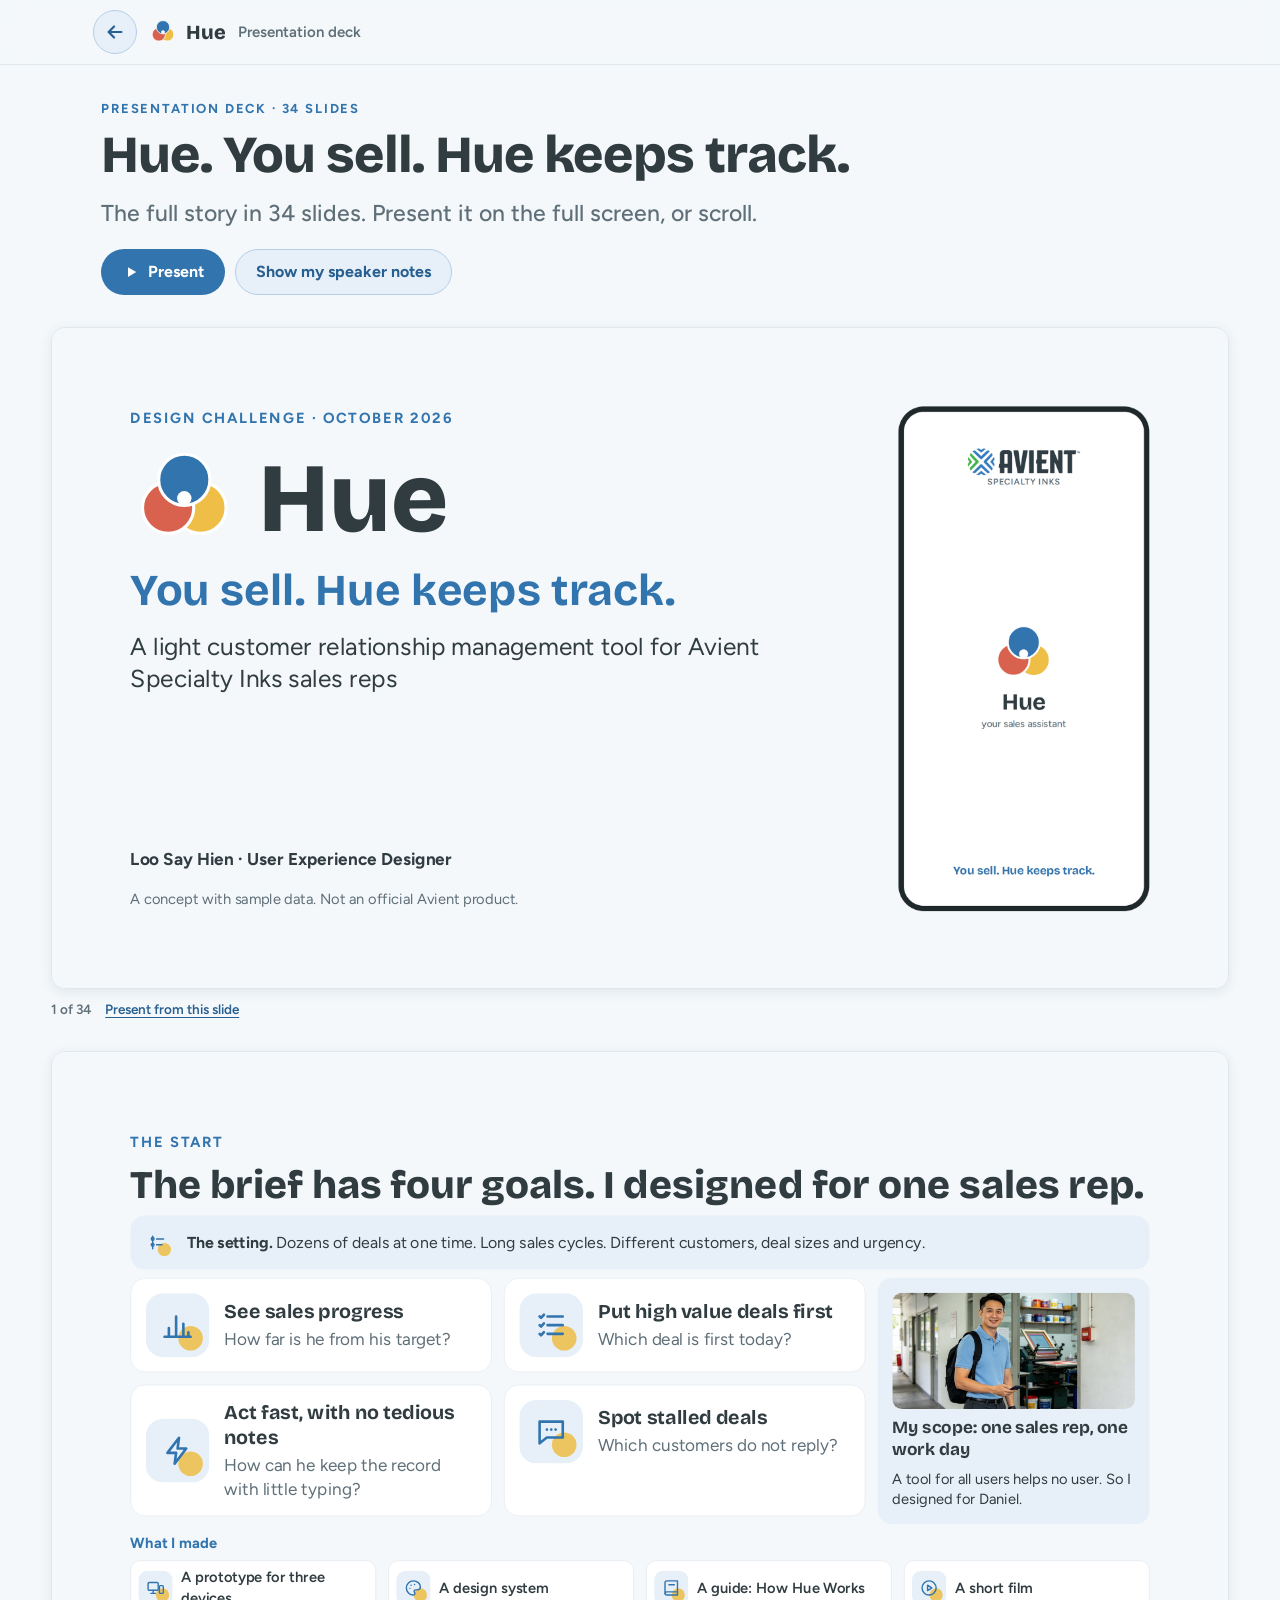
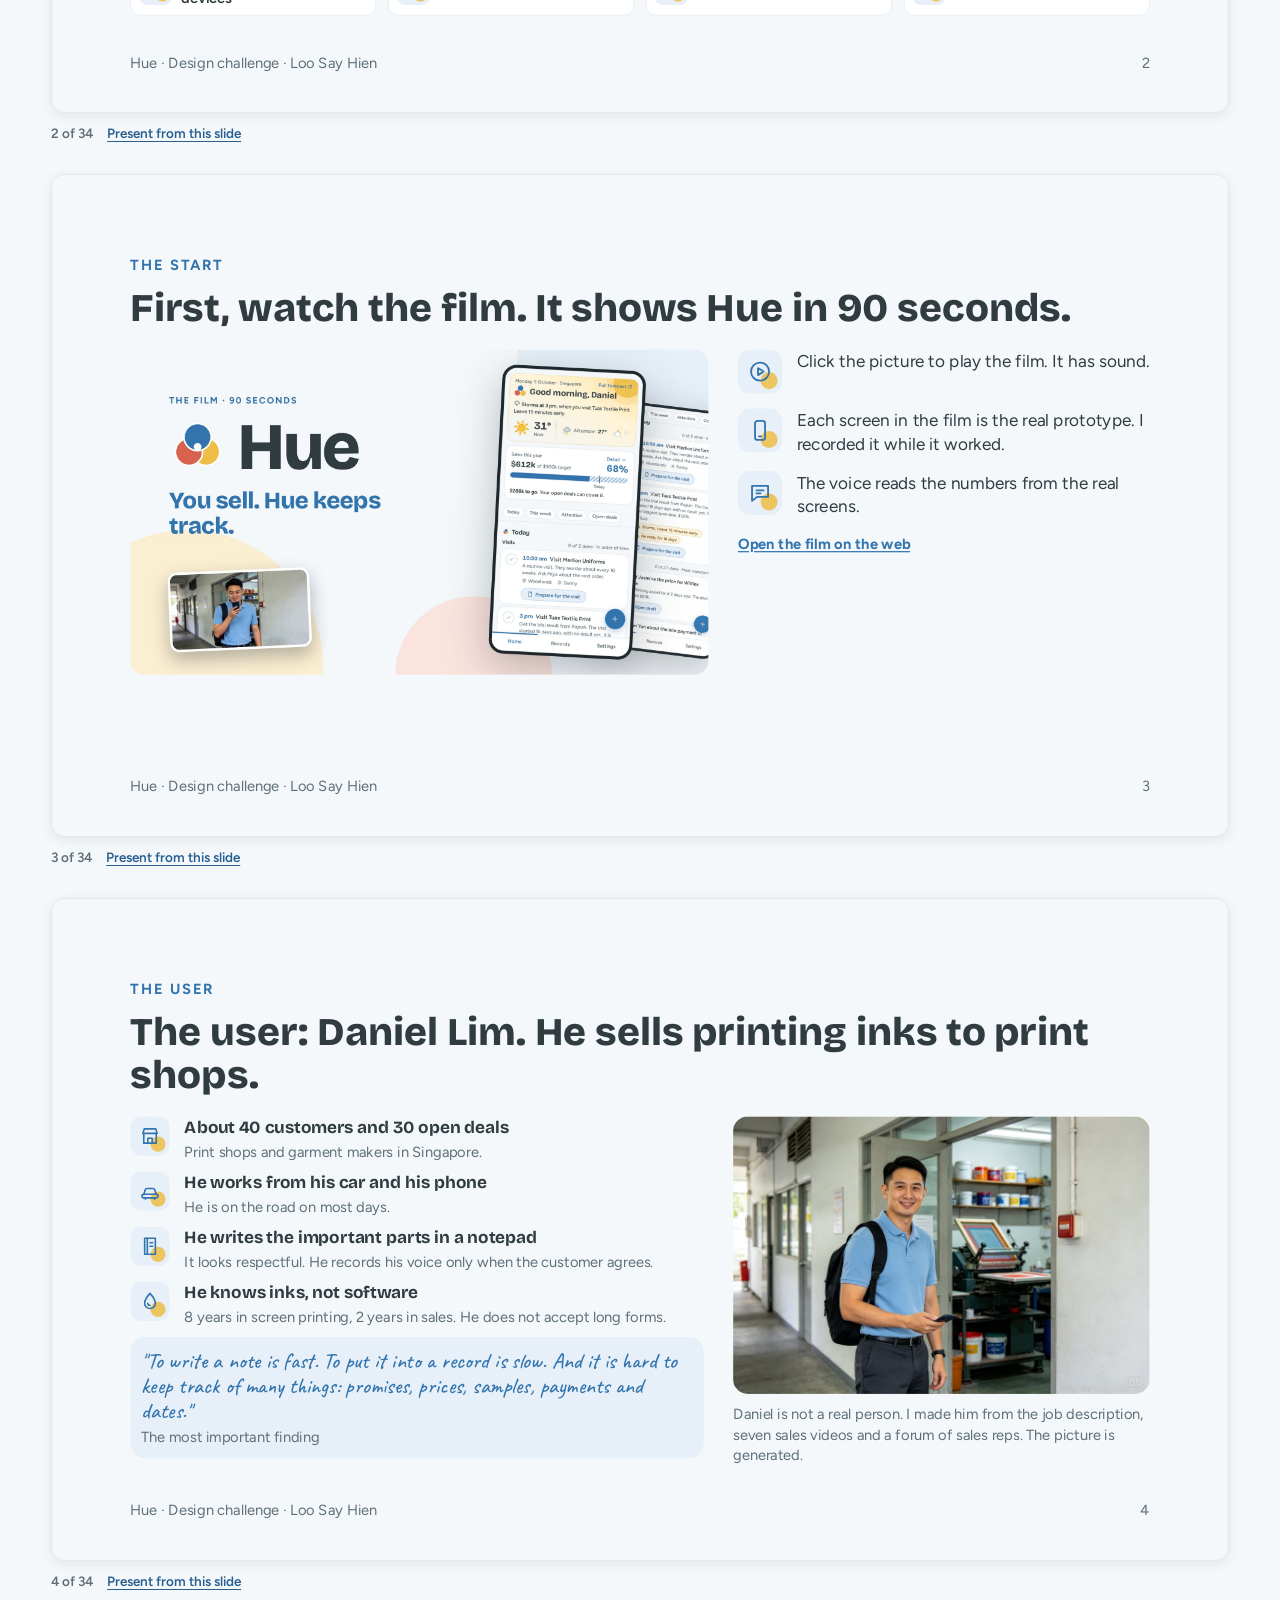
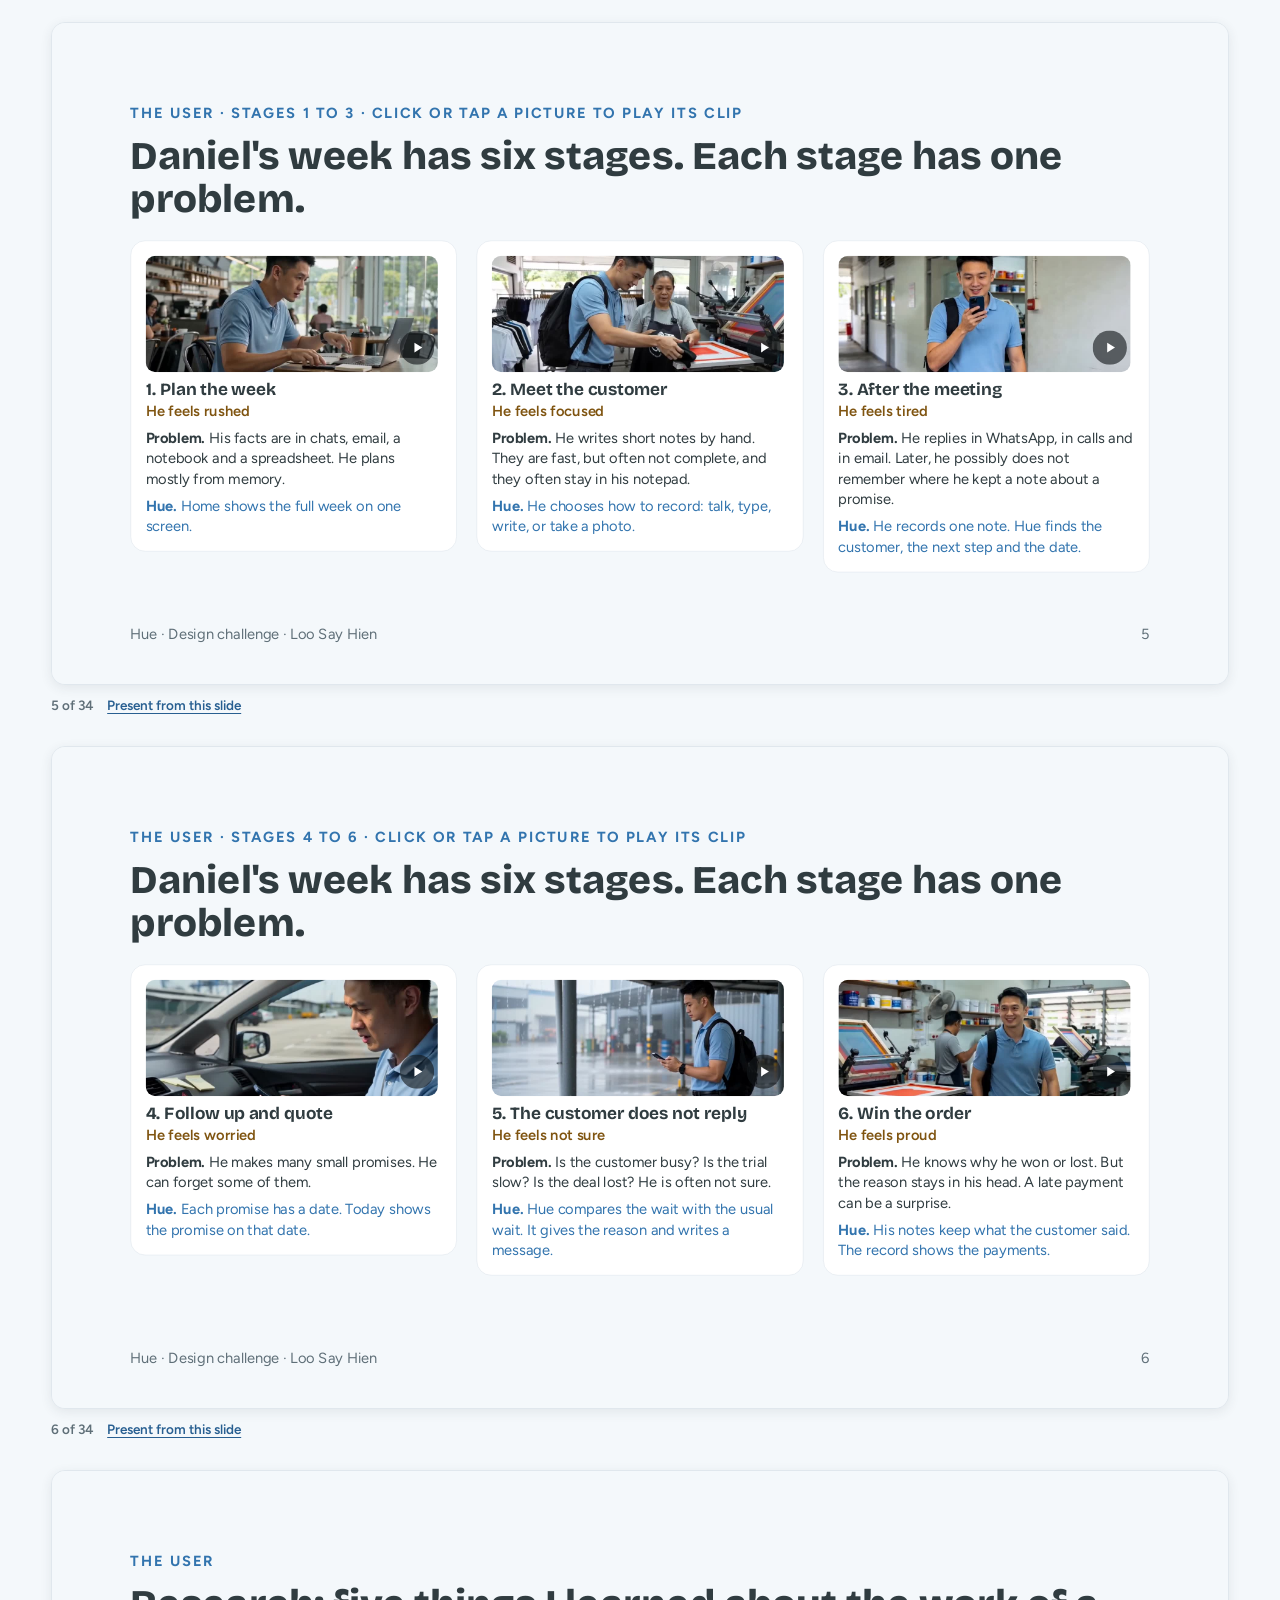
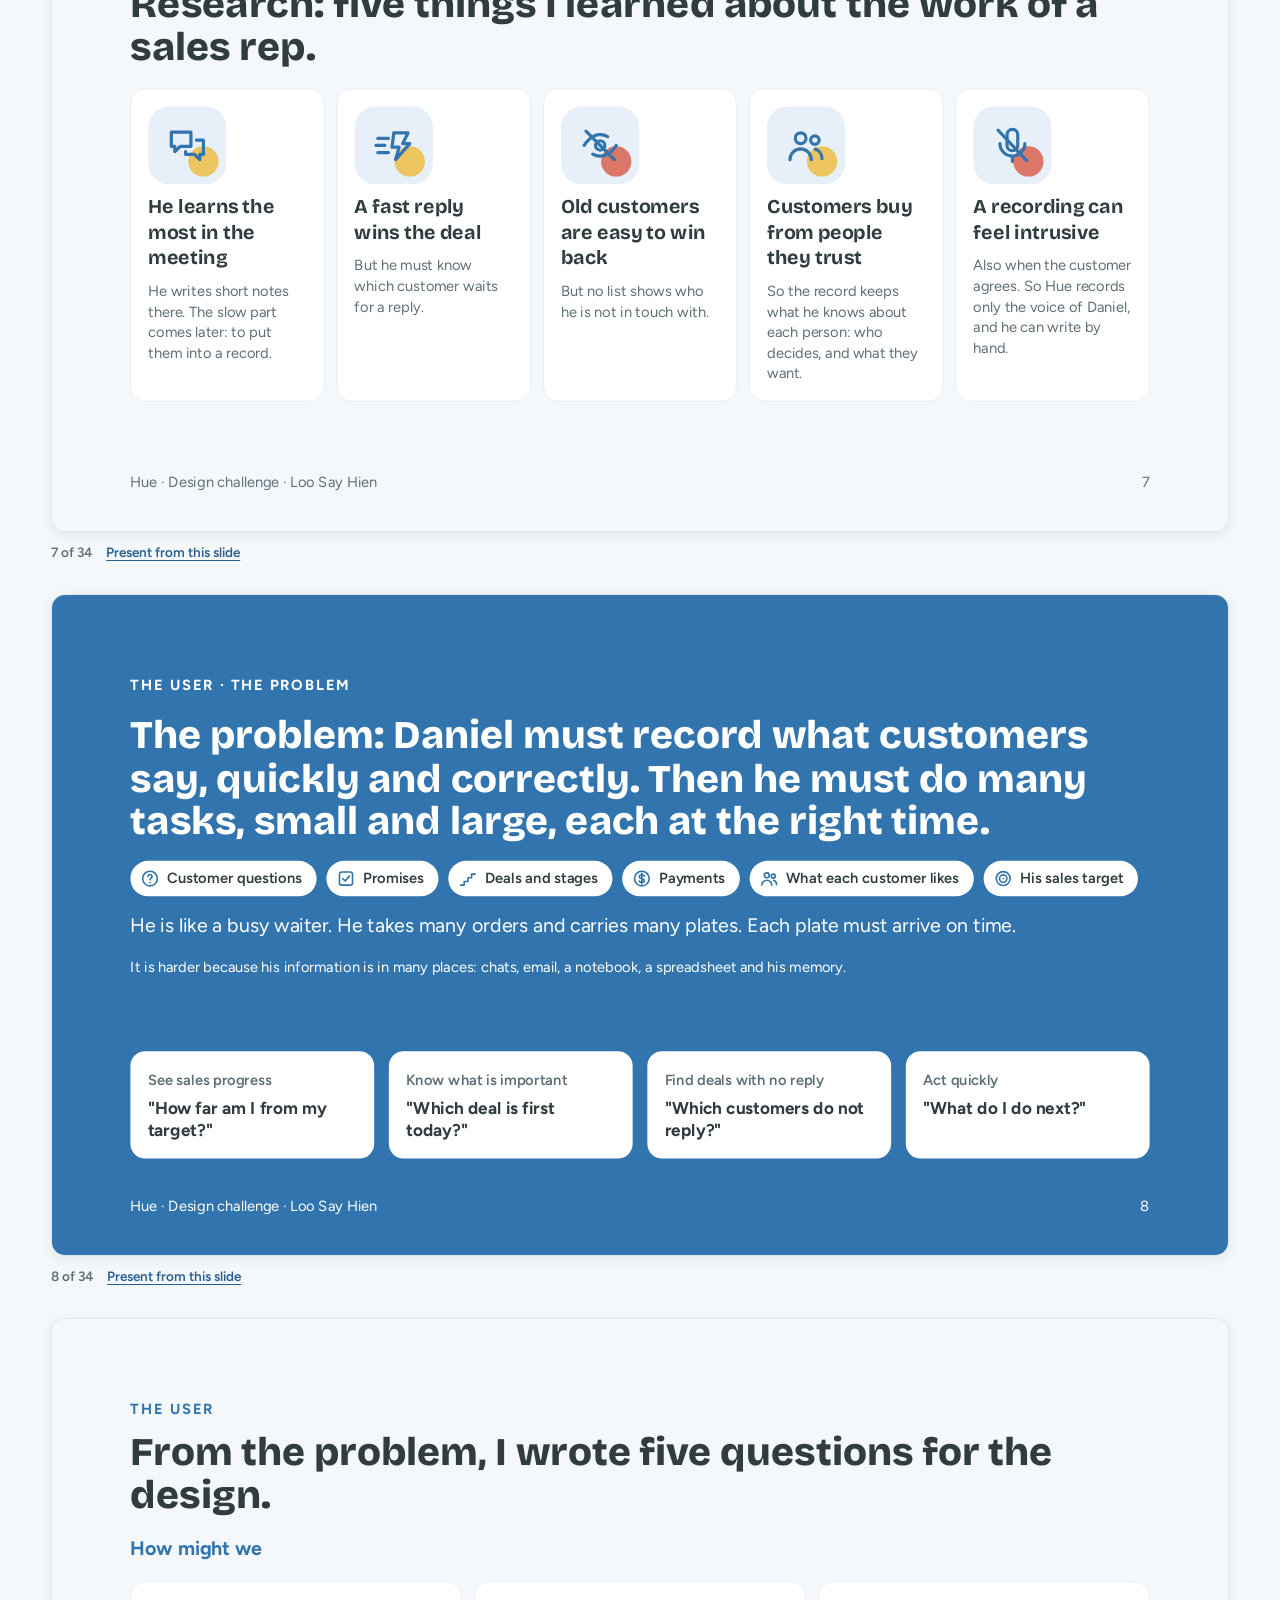
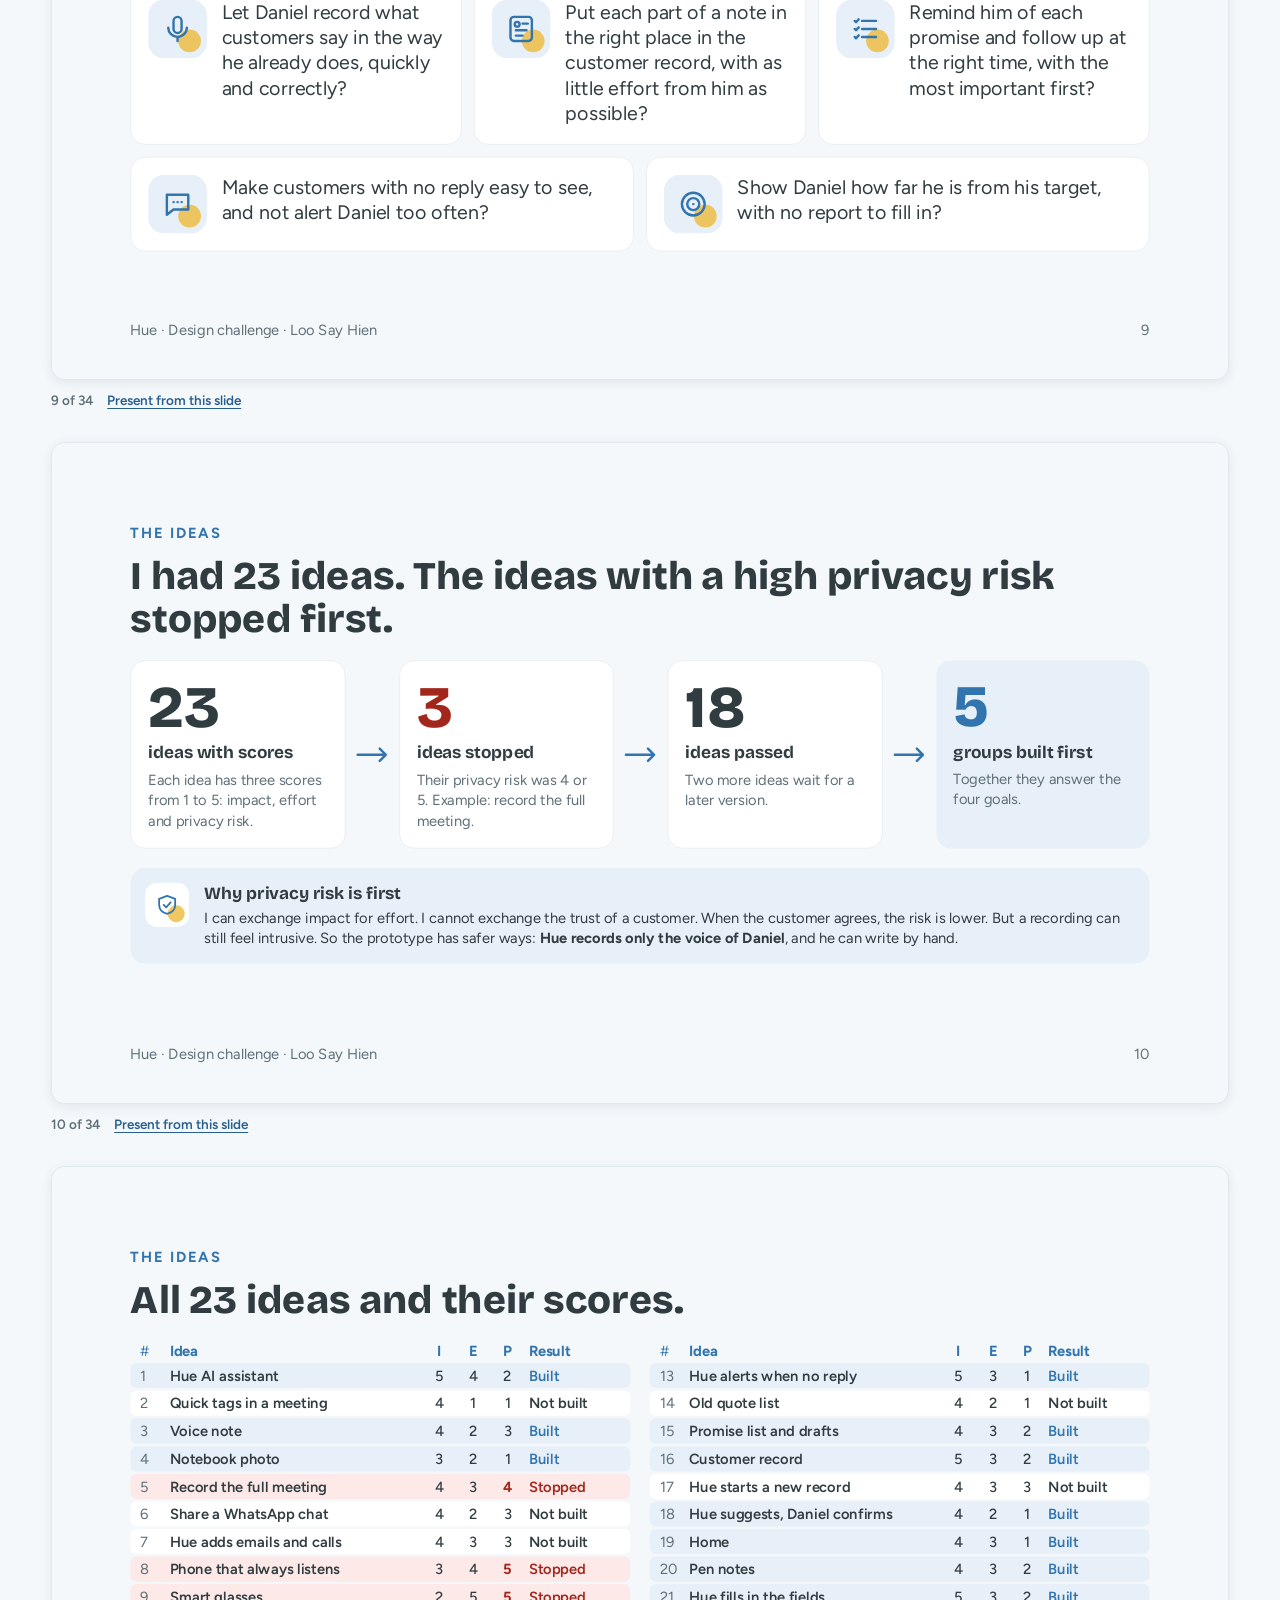
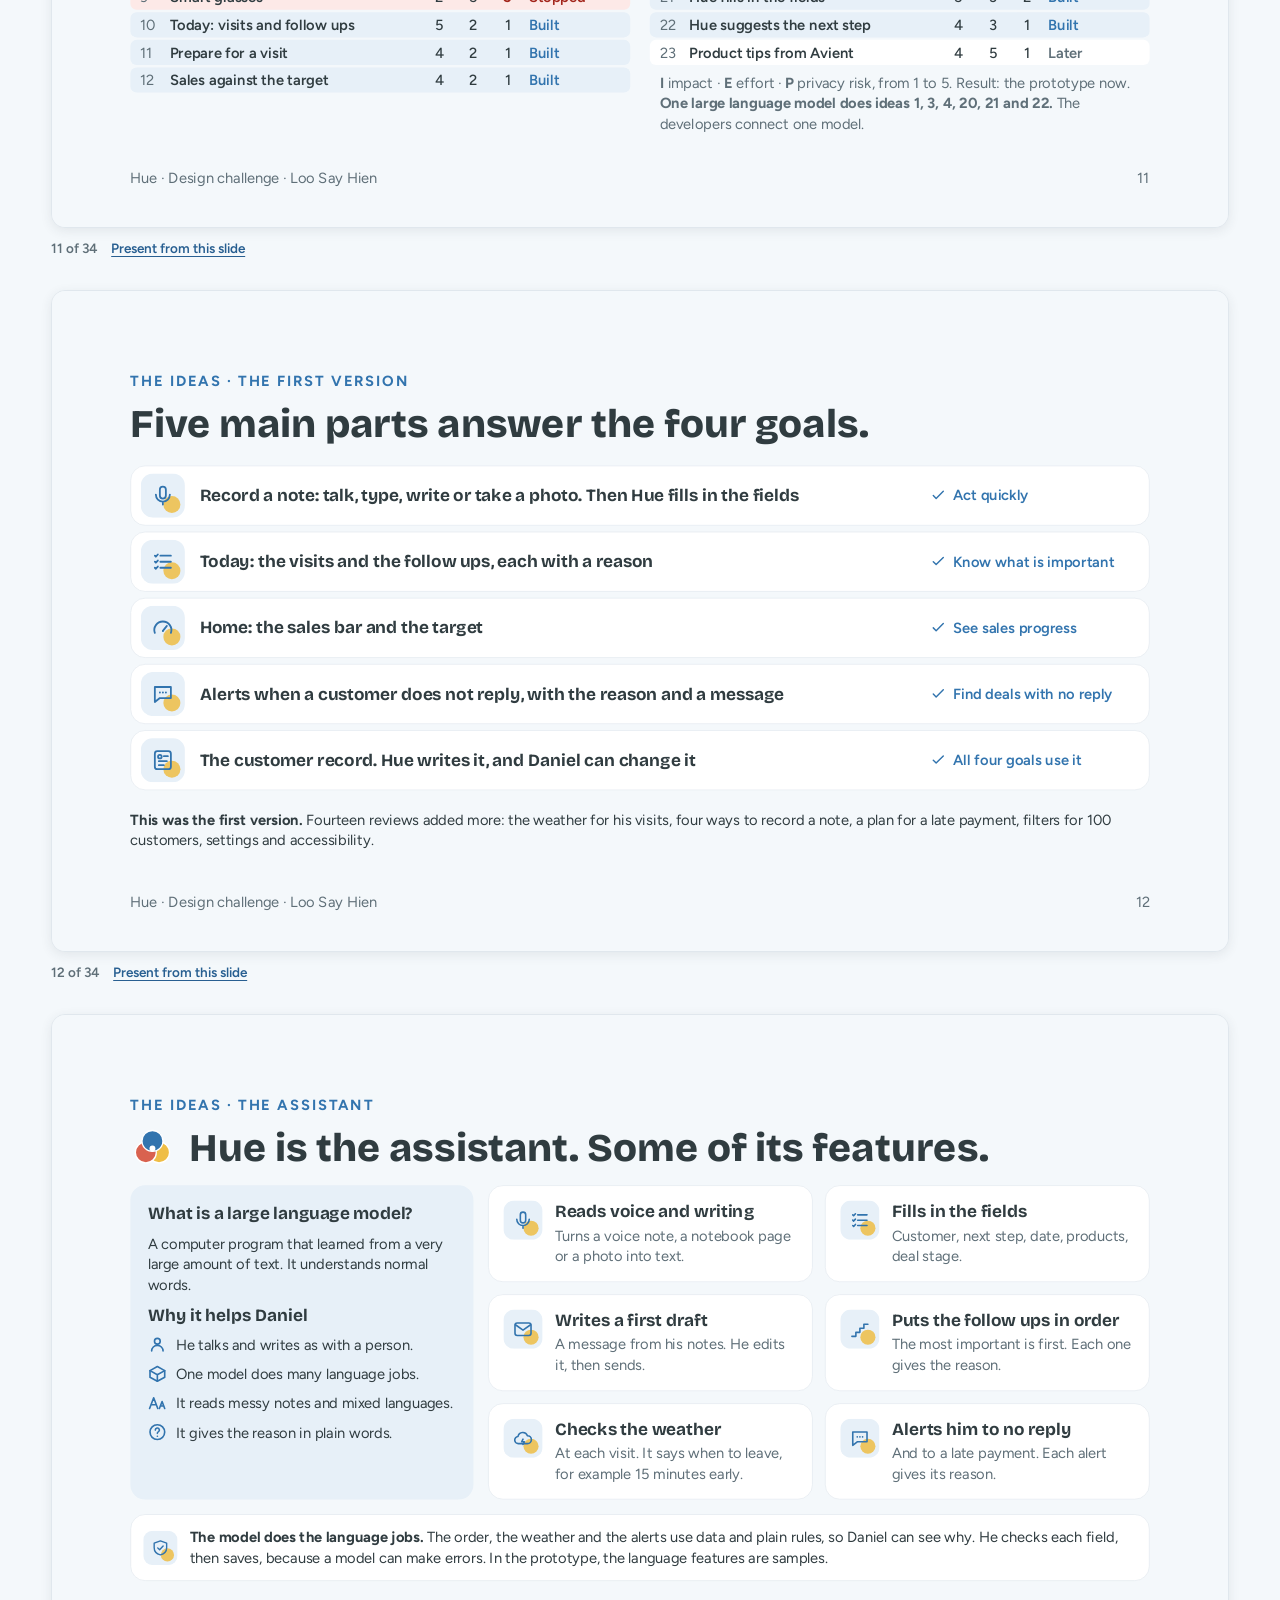
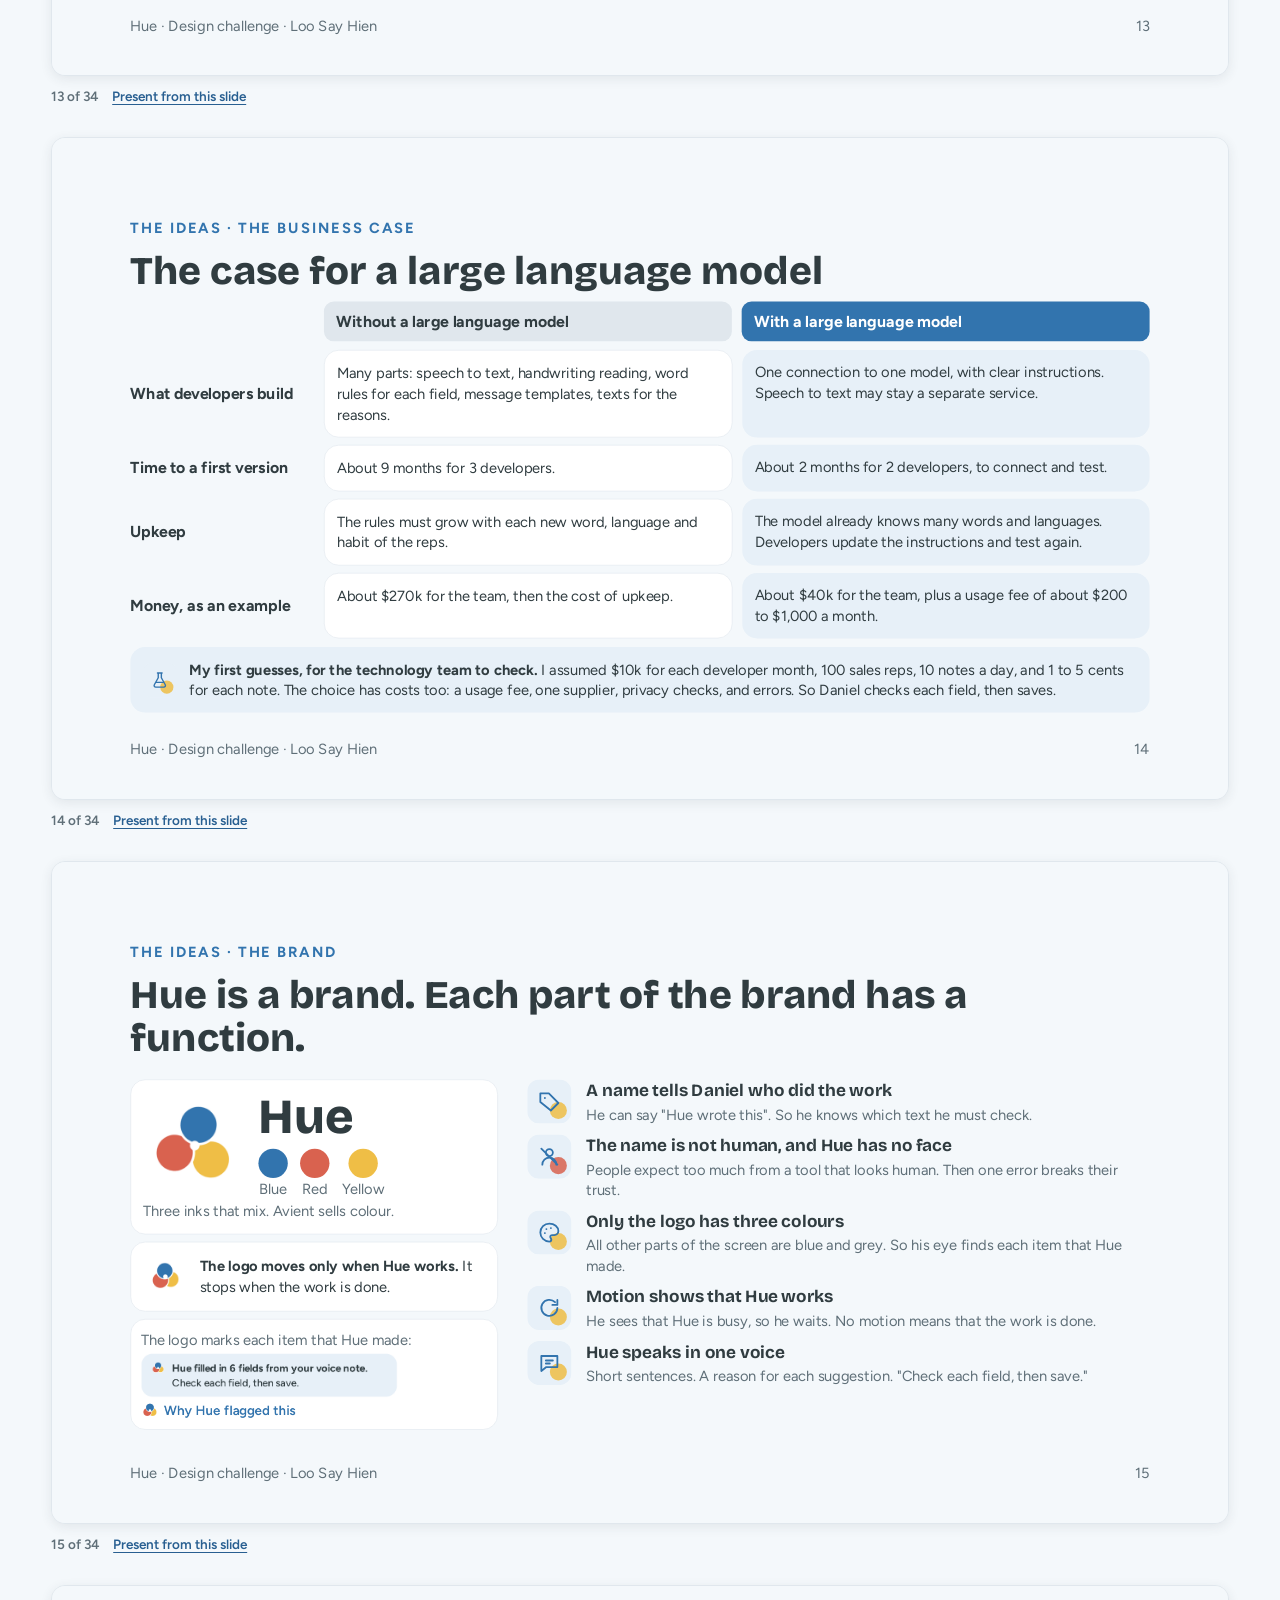
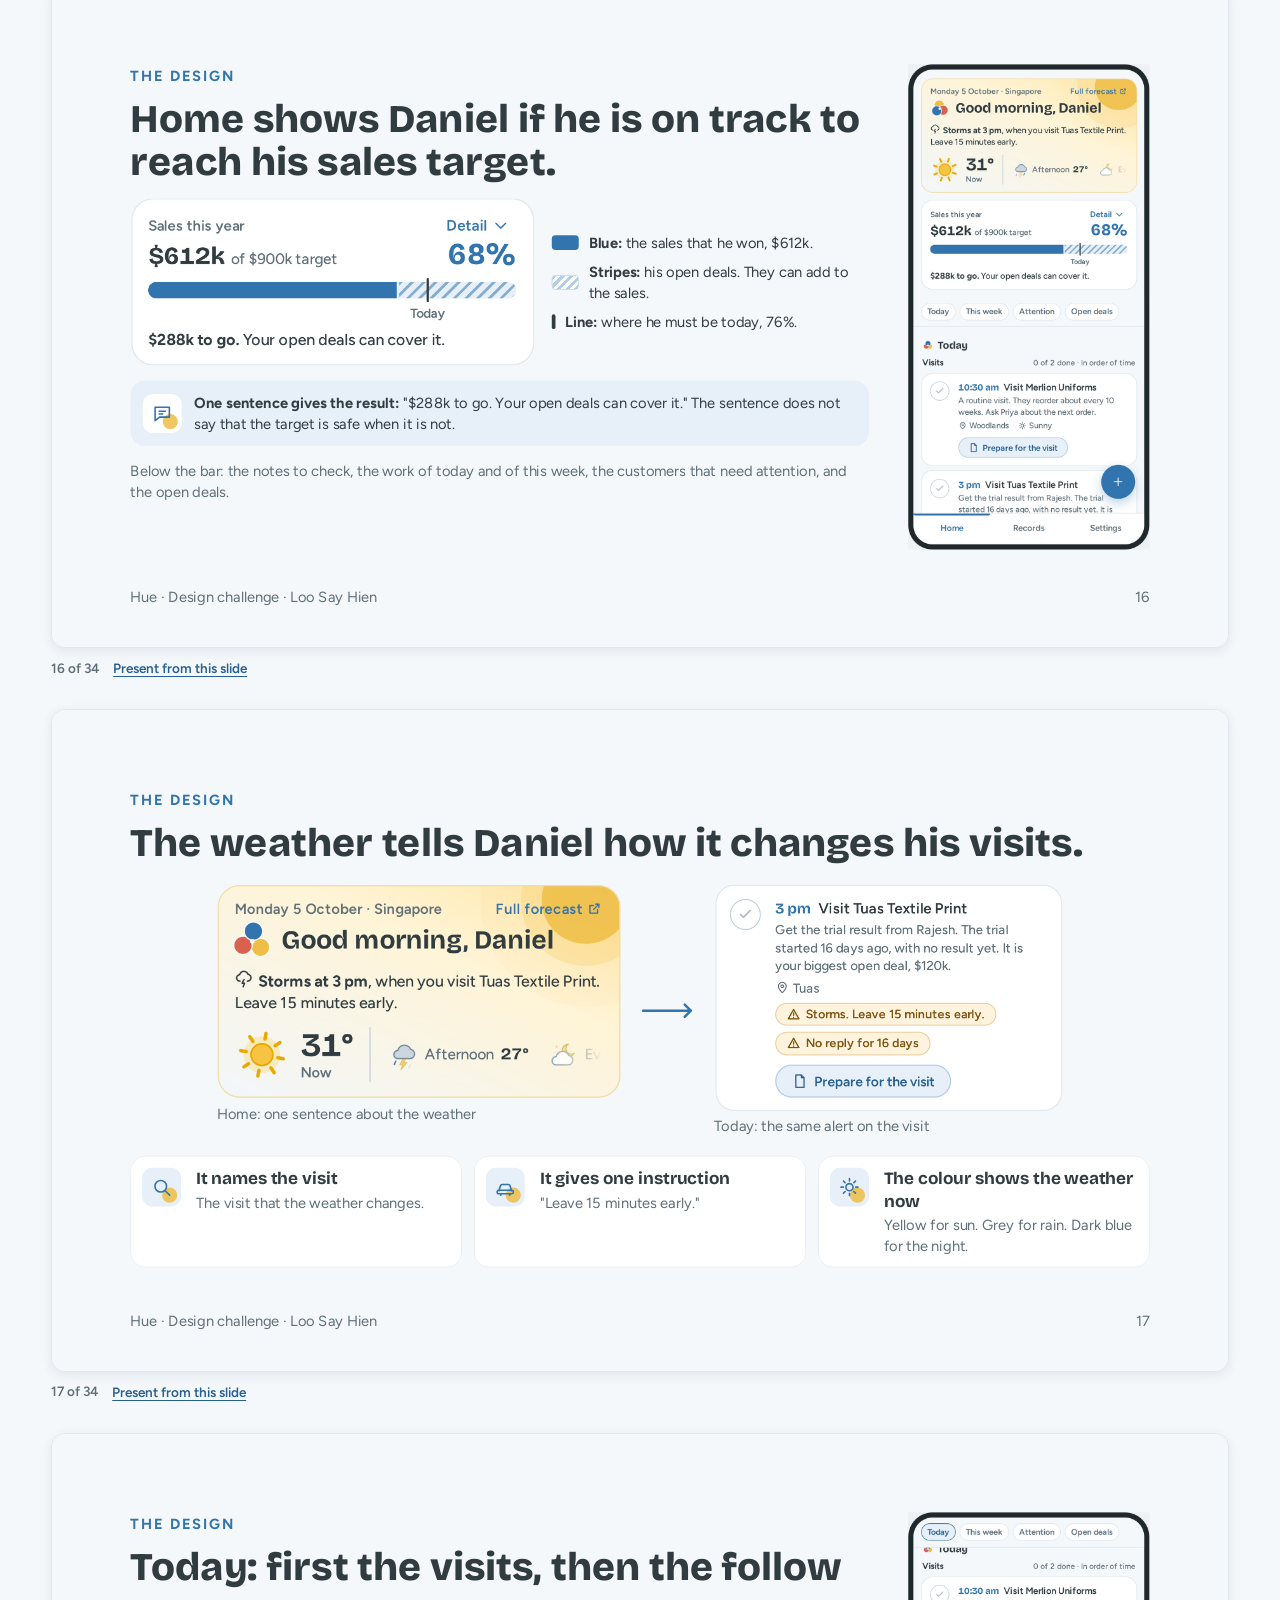
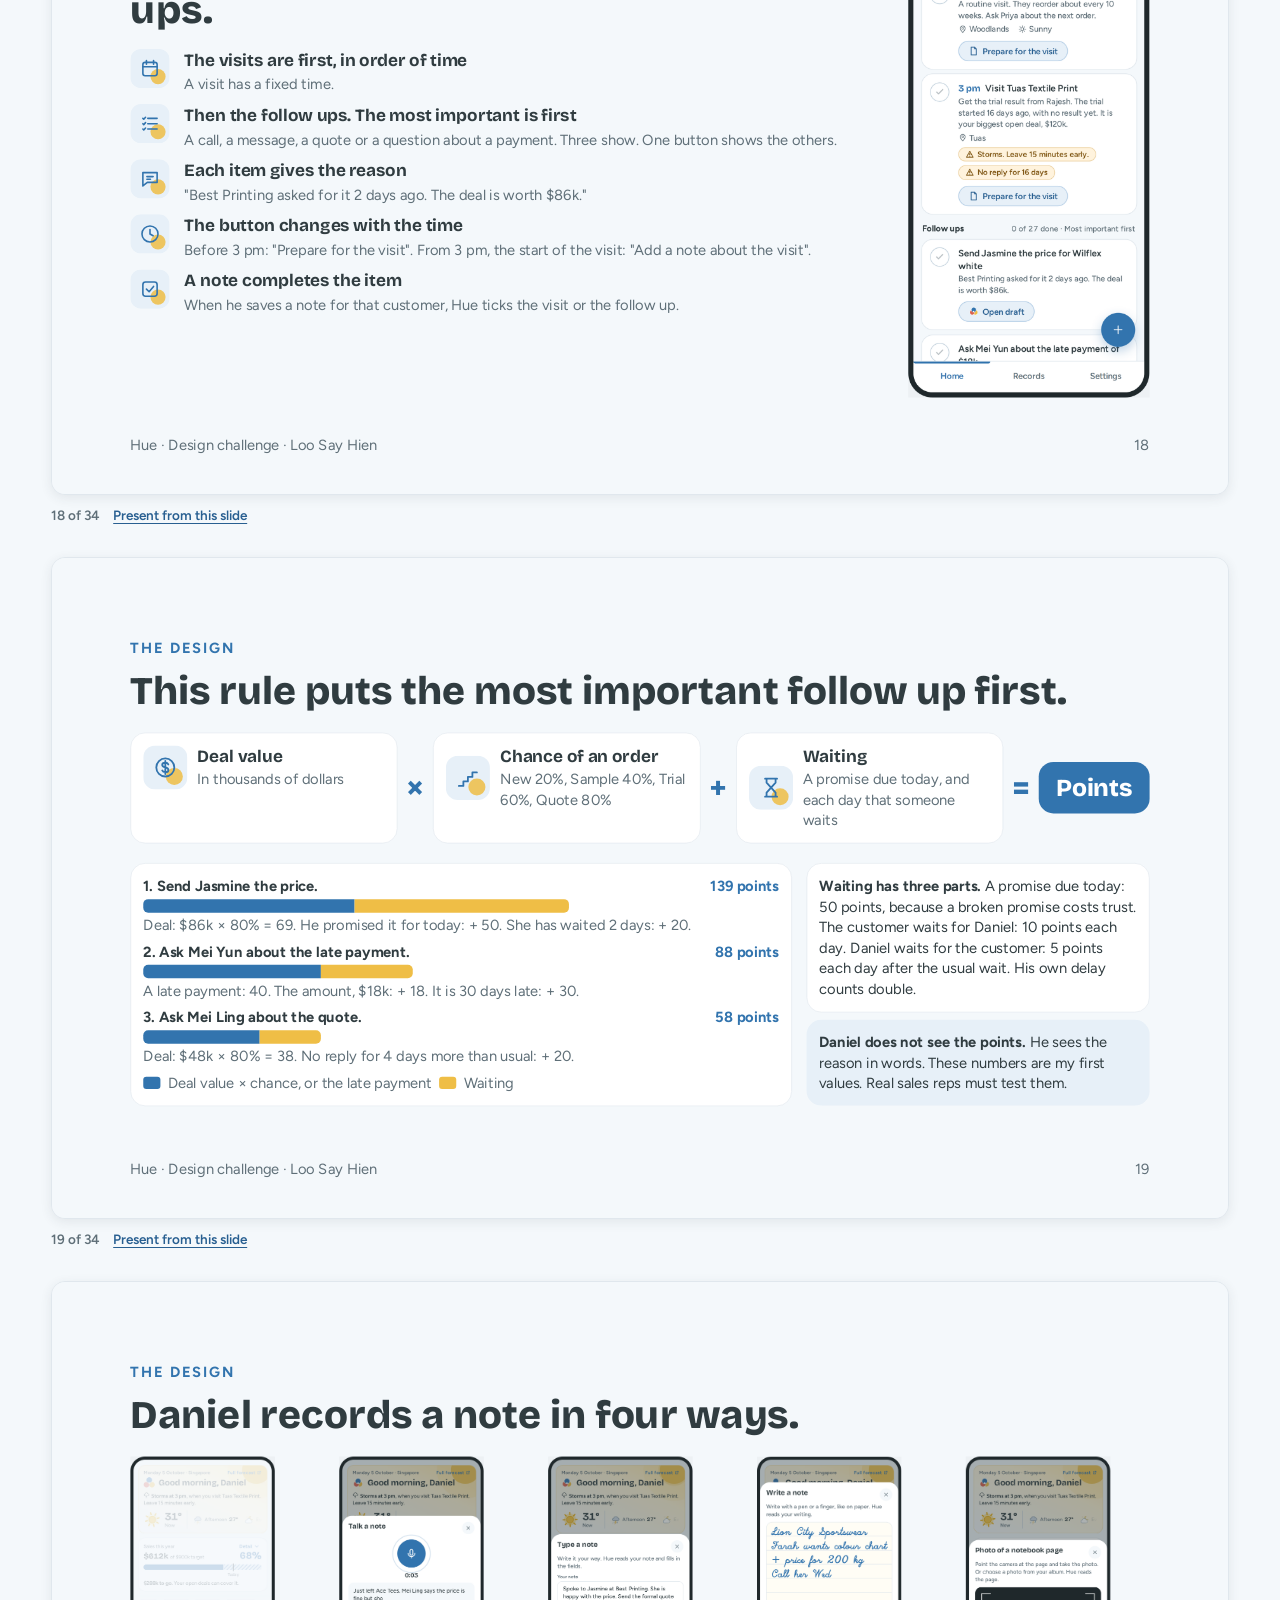
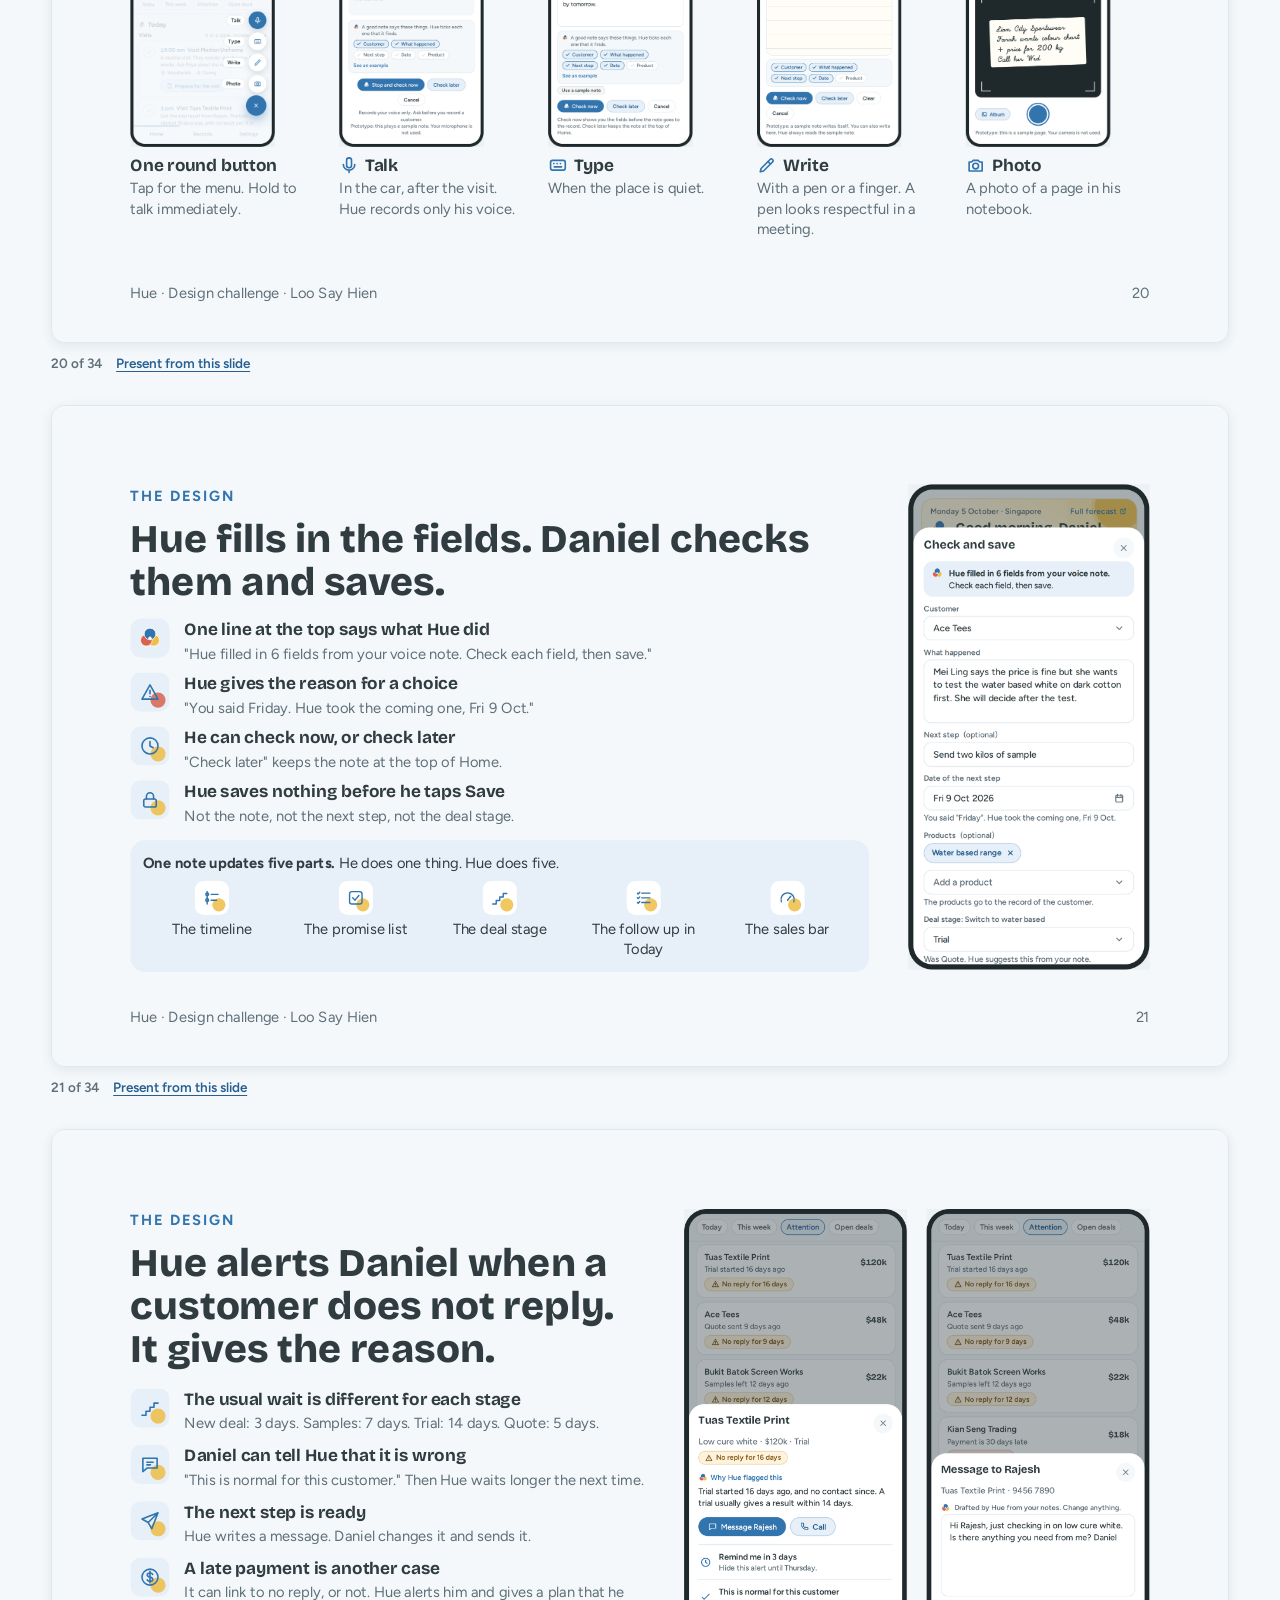
==== commit 1835bef1: "Review 5: alert instead of warn, features of Hue, business case for a large language model, late pay" ====
--- a/deck/index.html
+++ b/deck/index.html
@@ -4,7 +4,7 @@
 <meta charset="utf-8">
 <meta name="viewport" content="width=device-width,initial-scale=1">
 <title>Hue · Presentation deck</title>
-<meta name="description" content="The presentation deck of the Hue design challenge by Loo Say Hien: 33 slides, with a presentation mode and speaker notes.">
+<meta name="description" content="The presentation deck of the Hue design challenge by Loo Say Hien: 34 slides, with a presentation mode and speaker notes.">
 <meta name="robots" content="noindex">
 <link rel="stylesheet" href="../assets/fonts/fonts.css">
 <link rel="stylesheet" href="../assets/site.css">
@@ -86,7 +86,7 @@
 <a class="skip" href="#main">Go to the content</a>
 <header class="bar"><div class="in"><a class="back" href="../links/" aria-label="Back to all links"><svg viewBox="0 0 24 24" aria-hidden="true"><path d="M19 12H5M11 6l-6 6 6 6"/></svg></a><a class="brand" href="../links/" aria-label="Hue, all links"><svg viewBox="0 0 24 24" aria-hidden="true"><circle cx="15.6" cy="14.1" r="5.7" fill="#EFBE46" stroke="#fff" stroke-width=".7"/><circle cx="8.4" cy="14.1" r="5.7" fill="#D9624F" stroke="#fff" stroke-width=".7"/><circle cx="12" cy="7.9" r="5.7" fill="#3274AE" stroke="#fff" stroke-width=".7"/><circle cx="12" cy="12" r="1.6" fill="#fff"/></svg>Hue</a><span class="name">Presentation deck</span></div></header>
 <main id="main">
-<div class="wrap dhead"><p class="eyebrow">Presentation deck · 33 slides</p><h1>Hue. You sell. Hue keeps track.</h1><p class="lede">The full story in 33 slides. Present it on the full screen, or scroll.</p><p class="tools"><button class="btn p" id="present"><svg viewBox="0 0 24 24" aria-hidden="true"><path d="M8 5.5v13l11-6.500z"/></svg>Present</button><button class="btn s" id="notes" aria-pressed="false">Show my speaker notes</button></p></div>
+<div class="wrap dhead"><p class="eyebrow">Presentation deck · 34 slides</p><h1>Hue. You sell. Hue keeps track.</h1><p class="lede">The full story in 34 slides. Present it on the full screen, or scroll.</p><p class="tools"><button class="btn p" id="present"><svg viewBox="0 0 24 24" aria-hidden="true"><path d="M8 5.5v13l11-6.500z"/></svg>Present</button><button class="btn s" id="notes" aria-pressed="false">Show my speaker notes</button></p></div>
 <div class="deck"><article class="fr" id="cover"><div class="box"><section class="sl" id="s-cover" aria-label="Slide 1" data-transition="fade" style="background:#F4F8FB;color:#303C40;font-family:'Figtree', Arial, sans-serif;padding:128px;display:flex;flex-direction:row;gap:96px;align-items:flex-start">
 <div style="flex:1;height:824px;display:flex;flex-direction:column;gap:24px">
 <p style="font-size:24px;font-weight:700;letter-spacing:3px;text-transform:uppercase;color:#3274AE">Design challenge · October 2026</p>
@@ -102,7 +102,7 @@
 </div>
 <img src="../assets/deck/phone-splash.png" alt="The first screen of Hue on a phone, with the Avient Specialty Inks logo and the words You sell. Hue keeps track." style="width:410px;height:824px;object-fit:contain">
 
-</section></div><p class="num"><span>1 of 33</span><button class="go" data-i="0">Present from this slide</button></p><p class="note"><b>Notes.</b> Hello, I am Say Hien. This is Hue. It is a light customer relationship management tool for the sales reps of Avient Specialty Inks. I designed it around one sales rep, Daniel. I designed it for this challenge. First, you see a short film of the result. Then I show the user, the ideas and the design. At the end, you can try it on your phone. It uses sample data. It is not an official Avient product.</p></article>
+</section></div><p class="num"><span>1 of 34</span><button class="go" data-i="0">Present from this slide</button></p><p class="note"><b>Notes.</b> Hello, I am Say Hien. This is Hue. It is a light customer relationship management tool for the sales reps of Avient Specialty Inks. I designed it around one sales rep, Daniel. I designed it for this challenge. First, you see a short film of the result. Then I show the user, the ideas and the design. At the end, you can try it on your phone. It uses sample data. It is not an official Avient product.</p></article>
 <article class="fr" id="brief"><div class="box"><section class="sl" id="s-brief" aria-label="Slide 2" data-transition="fade" style="background:#F4F8FB;color:#303C40;font-family:'Figtree', Arial, sans-serif;padding:128px 128px 160px;display:flex;flex-direction:column;gap:14px">
 <div style="display:flex;flex-direction:column;gap:16px">
 <p style="font-size:24px;font-weight:700;letter-spacing:3px;text-transform:uppercase;color:#3274AE">The start</p>
@@ -189,7 +189,7 @@
 <p style="font-size:24px;color:#5F6F78">2</p>
 </div>
 
-</section></div><p class="num"><span>2 of 33</span><button class="go" data-i="1">Present from this slide</button></p><p class="note"><b>Notes.</b> The brief asks for a tool that helps a sales rep do four things. One: see how the sales are going. Two: put the deals of high value first. Three: spot deals that are stuck. Four: act fast, without tedious notes and documents. The setting matters too. A sales rep has dozens of deals at one time. The sales cycles are long. The customers, the deal sizes and the urgency are all different. Urgency has two answers in my design. Today puts the visits in order of time. The follow ups come in order of points, and a promise that is due today counts most. I designed for one sales rep on one work day, because a tool for all users helps no user. I made a prototype for three devices, a design system, a guide and a short film.</p></article>
+</section></div><p class="num"><span>2 of 34</span><button class="go" data-i="1">Present from this slide</button></p><p class="note"><b>Notes.</b> The brief asks for a tool that helps a sales rep do four things. One: see how the sales are going. Two: put the deals of high value first. Three: spot deals that are stuck. Four: act fast, without tedious notes and documents. The setting matters too. A sales rep has dozens of deals at one time. The sales cycles are long. The customers, the deal sizes and the urgency are all different. Urgency has two answers in my design. Today puts the visits in order of time. The follow ups come in order of points, and a promise that is due today counts most. I designed for one sales rep on one work day, because a tool for all users helps no user. I made a prototype for three devices, a design system, a guide and a short film.</p></article>
 <article class="fr" id="film"><div class="box"><section class="sl" id="s-film" aria-label="Slide 3" data-transition="fade" style="background:#F4F8FB;color:#303C40;font-family:'Figtree', Arial, sans-serif;padding:128px 128px 160px;display:flex;flex-direction:column;gap:32px">
 <div style="display:flex;flex-direction:column;gap:16px">
 <p style="font-size:24px;font-weight:700;letter-spacing:3px;text-transform:uppercase;color:#3274AE">The start</p>
@@ -218,7 +218,7 @@
 <p style="font-size:24px;color:#5F6F78">3</p>
 </div>
 
-</section></div><p class="num"><span>3 of 33</span><button class="go" data-i="2">Present from this slide</button></p><p class="note"><b>Notes.</b> First, watch the film. It shows the result in 90 seconds. Click the picture to play the film. It has sound. Do not talk while it plays. Each screen in the film is the real prototype. If the film does not play, open the link, or play the film file from the computer.</p></article>
+</section></div><p class="num"><span>3 of 34</span><button class="go" data-i="2">Present from this slide</button></p><p class="note"><b>Notes.</b> First, watch the film. It shows the result in 90 seconds. Click the picture to play the film. It has sound. Do not talk while it plays. Each screen in the film is the real prototype. If the film does not play, open the link, or play the film file from the computer.</p></article>
 <article class="fr" id="daniel"><div class="box"><section class="sl" id="s-daniel" aria-label="Slide 4" data-transition="fade" style="background:#F4F8FB;color:#303C40;font-family:'Figtree', Arial, sans-serif;padding:128px 128px 160px;display:flex;flex-direction:column;gap:32px">
 <div style="display:flex;flex-direction:column;gap:16px">
 <p style="font-size:24px;font-weight:700;letter-spacing:3px;text-transform:uppercase;color:#3274AE">The user</p>
@@ -269,7 +269,7 @@
 <p style="font-size:24px;color:#5F6F78">4</p>
 </div>
 
-</section></div><p class="num"><span>4 of 33</span><button class="go" data-i="3">Present from this slide</button></p><p class="note"><b>Notes.</b> This is Daniel Lim. He is not a real person. I made him from the job description, seven sales videos and a forum of sales reps. He has about 40 customers. He works from his car and his phone. In a meeting, he writes the important parts in a notepad. He records his voice only when the customer agrees, or after the visit. The most important finding is this: to write a note is fast. To put it into a record is slow. And it is hard to keep track of many things: promises, prices, samples, payments and dates.</p></article>
+</section></div><p class="num"><span>4 of 34</span><button class="go" data-i="3">Present from this slide</button></p><p class="note"><b>Notes.</b> This is Daniel Lim. He is not a real person. I made him from the job description, seven sales videos and a forum of sales reps. He has about 40 customers. He works from his car and his phone. In a meeting, he writes the important parts in a notepad. He records his voice only when the customer agrees, or after the visit. The most important finding is this: to write a note is fast. To put it into a record is slow. And it is hard to keep track of many things: promises, prices, samples, payments and dates.</p></article>
 <article class="fr" id="journey"><div class="box"><section class="sl" id="s-journey" aria-label="Slide 5" data-transition="fade" style="background:#F4F8FB;color:#303C40;font-family:'Figtree', Arial, sans-serif;padding:128px 128px 160px;display:flex;flex-direction:column;gap:32px">
 <div style="display:flex;flex-direction:column;gap:16px">
 <p style="font-size:24px;font-weight:700;letter-spacing:3px;text-transform:uppercase;color:#3274AE">The user · Stages 1 to 3 · Click or tap a picture to play its clip</p>
@@ -309,7 +309,7 @@
 <p style="font-size:24px;color:#5F6F78">5</p>
 </div>
 
-</section></div><p class="num"><span>5 of 33</span><button class="go" data-i="4">Present from this slide</button></p><p class="note"><b>Notes.</b> I studied one week of his work. It has six stages. On Monday, he plans mostly from memory, because his facts are in four places: chats, email, a notebook and a spreadsheet. In the meeting, he writes short notes by hand, and they often stay in his notepad. After the meeting, he replies in three apps: WhatsApp, calls and email. Later, he possibly does not remember where he kept a note about a promise. For each stage, the blue line shows what Hue does.</p></article>
+</section></div><p class="num"><span>5 of 34</span><button class="go" data-i="4">Present from this slide</button></p><p class="note"><b>Notes.</b> I studied one week of his work. It has six stages. On Monday, he plans mostly from memory, because his facts are in four places: chats, email, a notebook and a spreadsheet. In the meeting, he writes short notes by hand, and they often stay in his notepad. After the meeting, he replies in three apps: WhatsApp, calls and email. Later, he possibly does not remember where he kept a note about a promise. For each stage, the blue line shows what Hue does.</p></article>
 <article class="fr" id="journey2"><div class="box"><section class="sl" id="s-journey2" aria-label="Slide 6" data-transition="fade" style="background:#F4F8FB;color:#303C40;font-family:'Figtree', Arial, sans-serif;padding:128px 128px 160px;display:flex;flex-direction:column;gap:32px">
 <div style="display:flex;flex-direction:column;gap:16px">
 <p style="font-size:24px;font-weight:700;letter-spacing:3px;text-transform:uppercase;color:#3274AE">The user · Stages 4 to 6 · Click or tap a picture to play its clip</p>
@@ -349,7 +349,7 @@
 <p style="font-size:24px;color:#5F6F78">6</p>
 </div>
 
-</section></div><p class="num"><span>6 of 33</span><button class="go" data-i="5">Present from this slide</button></p><p class="note"><b>Notes.</b> In stage 4, he makes many small promises, and he can forget some of them. In stage 5, the customer does not reply. He is often not sure if the customer is busy or if the deal is lost. In stage 6, he wins the order. He knows why, because the customer tells him. But the reason stays in his head, and a late payment can be a surprise.</p></article>
+</section></div><p class="num"><span>6 of 34</span><button class="go" data-i="5">Present from this slide</button></p><p class="note"><b>Notes.</b> In stage 4, he makes many small promises, and he can forget some of them. In stage 5, the customer does not reply. He is often not sure if the customer is busy or if the deal is lost. In stage 6, he wins the order. He knows why, because the customer tells him. But the reason stays in his head, and a late payment can be a surprise.</p></article>
 <article class="fr" id="findings"><div class="box"><section class="sl" id="s-findings" aria-label="Slide 7" data-transition="fade" style="background:#F4F8FB;color:#303C40;font-family:'Figtree', Arial, sans-serif;padding:128px 128px 160px;display:flex;flex-direction:column;gap:32px">
 <div style="display:flex;flex-direction:column;gap:16px">
 <p style="font-size:24px;font-weight:700;letter-spacing:3px;text-transform:uppercase;color:#3274AE">The user</p>
@@ -387,7 +387,7 @@
 <p style="font-size:24px;color:#5F6F78">7</p>
 </div>
 
-</section></div><p class="num"><span>7 of 33</span><button class="go" data-i="6">Present from this slide</button></p><p class="note"><b>Notes.</b> I learned five things. I will tell you two. Number one: he learns the most in the meeting. He writes short notes there. The slow part comes later, when he must put them into a record. This is the reason for the round button: a note goes into the record in seconds. Number five: a recording can feel intrusive, also when the customer agrees. This is the reason that Hue records only the voice of Daniel, and that he can write by hand.</p></article>
+</section></div><p class="num"><span>7 of 34</span><button class="go" data-i="6">Present from this slide</button></p><p class="note"><b>Notes.</b> I learned five things. I will tell you two. Number one: he learns the most in the meeting. He writes short notes there. The slow part comes later, when he must put them into a record. This is the reason for the round button: a note goes into the record in seconds. Number five: a recording can feel intrusive, also when the customer agrees. This is the reason that Hue records only the voice of Daniel, and that he can write by hand.</p></article>
 <article class="fr" id="problem"><div class="box"><section class="sl" id="s-problem" aria-label="Slide 8" data-transition="fade" style="background:#3274AE;color:#FFFFFF;font-family:'Figtree', Arial, sans-serif;padding:128px 128px 160px;display:flex;flex-direction:column;gap:28px">
 <p style="font-size:24px;font-weight:700;letter-spacing:3px;text-transform:uppercase;color:#FFFFFF">The user · The problem</p>
 <h2 style="font-family:'Bricolage Grotesque', Arial, sans-serif;font-size:64px;font-weight:800;line-height:1.1;color:#FFFFFF">The problem: Daniel must record what customers say, quickly and correctly. Then he must do many tasks, small and large, each at the right time.</h2>
@@ -443,7 +443,7 @@
 <p style="font-size:24px;color:#FFFFFF">8</p>
 </div>
 
-</section></div><p class="num"><span>8 of 33</span><button class="go" data-i="7">Present from this slide</button></p><p class="note"><b>Notes.</b> This is the problem. Daniel must record what customers say, quickly and correctly. Then he must do many tasks, small and large, each at the right time. He tracks questions, promises, deals, payments, what each customer likes, and his sales target. He is like a busy waiter. He takes many orders and carries many plates, and each plate must arrive on time. It is harder because his information is in many places. He needs four answers. Each answer is one goal of the brief.</p></article>
+</section></div><p class="num"><span>8 of 34</span><button class="go" data-i="7">Present from this slide</button></p><p class="note"><b>Notes.</b> This is the problem. Daniel must record what customers say, quickly and correctly. Then he must do many tasks, small and large, each at the right time. He tracks questions, promises, deals, payments, what each customer likes, and his sales target. He is like a busy waiter. He takes many orders and carries many plates, and each plate must arrive on time. It is harder because his information is in many places. He needs four answers. Each answer is one goal of the brief.</p></article>
 <article class="fr" id="hmw"><div class="box"><section class="sl" id="s-hmw" aria-label="Slide 9" data-transition="fade" style="background:#F4F8FB;color:#303C40;font-family:'Figtree', Arial, sans-serif;padding:128px 128px 160px;display:flex;flex-direction:column;gap:32px">
 <div style="display:flex;flex-direction:column;gap:16px">
 <p style="font-size:24px;font-weight:700;letter-spacing:3px;text-transform:uppercase;color:#3274AE">The user</p>
@@ -475,7 +475,7 @@
 <div style="flex:1;display:flex;flex-direction:column;gap:8px;background:#FFFFFF;border:1px solid #E0E7ED;border-radius:24px;padding:28px">
 <div style="display:flex;flex-direction:row;gap:24px;align-items:flex-start">
 <div style="flex:none"><svg width="96" height="96" viewBox="0 0 96 96" fill="none"><g transform="scale(2.1818)"><rect width="44" height="44" rx="12" fill="#E7F0F8"/><circle cx="31" cy="31" r="8.5" fill="#EFBE46" opacity=".85"/><g transform="translate(10 10)" stroke="#3274AE" stroke-width="1.8" stroke-linecap="round" stroke-linejoin="round"><path d="M4 5h16v11H9l-5 4z"/><path d="M9 10.5h.1M12 10.5h.1M15 10.5h.1"/></g></g></svg></div>
-<p style="font-size:32px;line-height:1.3;color:#303C40;flex:1">Make customers with no reply easy to see, and not send too many warnings?</p>
+<p style="font-size:32px;line-height:1.3;color:#303C40;flex:1">Make customers with no reply easy to see, and not alert Daniel too often?</p>
 </div>
 </div>
 <div style="flex:1;display:flex;flex-direction:column;gap:8px;background:#FFFFFF;border:1px solid #E0E7ED;border-radius:24px;padding:28px">
@@ -491,7 +491,7 @@
 <p style="font-size:24px;color:#5F6F78">9</p>
 </div>
 
-</section></div><p class="num"><span>9 of 33</span><button class="go" data-i="8">Present from this slide</button></p><p class="note"><b>Notes.</b> From the problem, I wrote five questions for the design. I read two. How might we let Daniel record what customers say in the way he already does, quickly and correctly? And how might we put each part of a note in the right place in the record, with as little effort from him as possible? Each screen in the prototype answers one or more of these questions.</p></article>
+</section></div><p class="num"><span>9 of 34</span><button class="go" data-i="8">Present from this slide</button></p><p class="note"><b>Notes.</b> From the problem, I wrote five questions for the design. I read two. How might we let Daniel record what customers say in the way he already does, quickly and correctly? And how might we put each part of a note in the right place in the record, with as little effort from him as possible? Each screen in the prototype answers one or more of these questions.</p></article>
 <article class="fr" id="ideas"><div class="box"><section class="sl" id="s-ideas" aria-label="Slide 10" data-transition="fade" style="background:#F4F8FB;color:#303C40;font-family:'Figtree', Arial, sans-serif;padding:128px 128px 160px;display:flex;flex-direction:column;gap:32px">
 <div style="display:flex;flex-direction:column;gap:16px">
 <p style="font-size:24px;font-weight:700;letter-spacing:3px;text-transform:uppercase;color:#3274AE">The ideas</p>
@@ -536,7 +536,7 @@
 <p style="font-size:24px;color:#5F6F78">10</p>
 </div>
 
-</section></div><p class="num"><span>10 of 33</span><button class="go" data-i="9">Present from this slide</button></p><p class="note"><b>Notes.</b> I wrote 23 ideas. Each idea got three scores: impact, effort and privacy risk. First I removed the ideas with a high privacy risk. One example: to record the full meeting had a high impact, but also a high risk. When the customer agrees, the risk is lower. But a recording can still feel intrusive. So it stopped. The prototype has safer ways: Hue records only the voice of Daniel, and he can write by hand. Then 18 ideas passed. I built five groups of ideas first.</p></article>
+</section></div><p class="num"><span>10 of 34</span><button class="go" data-i="9">Present from this slide</button></p><p class="note"><b>Notes.</b> I wrote 23 ideas. Each idea got three scores: impact, effort and privacy risk. First I removed the ideas with a high privacy risk. One example: to record the full meeting had a high impact, but also a high risk. When the customer agrees, the risk is lower. But a recording can still feel intrusive. So it stopped. The prototype has safer ways: Hue records only the voice of Daniel, and he can write by hand. Then 18 ideas passed. I built five groups of ideas first.</p></article>
 <article class="fr" id="allideas"><div class="box"><section class="sl" id="s-allideas" aria-label="Slide 11" data-transition="fade" style="background:#F4F8FB;color:#303C40;font-family:'Figtree', Arial, sans-serif;padding:128px 128px 160px;display:flex;flex-direction:column;gap:32px">
 <div style="display:flex;flex-direction:column;gap:16px">
 <p style="font-size:24px;font-weight:700;letter-spacing:3px;text-transform:uppercase;color:#3274AE">The ideas</p>
@@ -660,7 +660,7 @@
 </div>
 <div style="display:flex;flex-direction:row;gap:12px;align-items:center;background:#E7F0F8;border-radius:10px;padding:5px 16px">
 <p style="width:36px;font-size:24px;line-height:1.3;color:#5F6F78">13</p>
-<p style="flex:1;font-size:24px;line-height:1.3;font-weight:600;color:#303C40">Hue warns when no reply</p>
+<p style="flex:1;font-size:24px;line-height:1.3;font-weight:600;color:#303C40">Hue alerts when no reply</p>
 <p style="width:44px;font-size:24px;line-height:1.3;text-align:center;font-weight:500;color:#303C40">5</p>
 <p style="width:44px;font-size:24px;line-height:1.3;text-align:center;font-weight:500;color:#303C40">3</p>
 <p style="width:44px;font-size:24px;line-height:1.3;text-align:center;font-weight:500;color:#303C40">1</p>
@@ -754,7 +754,7 @@
 <p style="font-size:24px;color:#5F6F78">11</p>
 </div>
 
-</section></div><p class="num"><span>11 of 33</span><button class="go" data-i="10">Present from this slide</button></p><p class="note"><b>Notes.</b> These are all 23 ideas with their scores. The last column shows the prototype now. The blue rows are built. The red rows stopped because of privacy risk. Idea 1 is Hue. One large language model can do many of these jobs: it turns speech into text, reads handwriting, fills in the fields and writes drafts. So the developers connect one model. Then they test each job with real notes.</p></article>
+</section></div><p class="num"><span>11 of 34</span><button class="go" data-i="10">Present from this slide</button></p><p class="note"><b>Notes.</b> These are all 23 ideas with their scores. The last column shows the prototype now. The blue rows are built. The red rows stopped because of privacy risk. Idea 1 is Hue. One large language model can do many of these jobs: it turns speech into text, reads handwriting, fills in the fields and writes drafts. So the developers connect one model. Then they test each job with real notes.</p></article>
 <article class="fr" id="core"><div class="box"><section class="sl" id="s-core" aria-label="Slide 12" data-transition="fade" style="background:#F4F8FB;color:#303C40;font-family:'Figtree', Arial, sans-serif;padding:128px 128px 160px;display:flex;flex-direction:column;gap:32px">
 <div style="display:flex;flex-direction:column;gap:16px">
 <p style="font-size:24px;font-weight:700;letter-spacing:3px;text-transform:uppercase;color:#3274AE">The ideas · The first version</p>
@@ -794,7 +794,7 @@
 <div style="display:flex;flex-direction:row;gap:24px;align-items:center;background:#FFFFFF;border:1px solid #E0E7ED;border-radius:24px;padding:12px 28px 12px 16px">
 <div style="flex:none"><svg width="72" height="72" viewBox="0 0 72 72" fill="none"><g transform="scale(1.6364)"><rect width="44" height="44" rx="12" fill="#E7F0F8"/><circle cx="31" cy="31" r="8.5" fill="#EFBE46" opacity=".85"/><g transform="translate(10 10)" stroke="#3274AE" stroke-width="1.8" stroke-linecap="round" stroke-linejoin="round"><path d="M4 5h16v11H9l-5 4z"/><path d="M9 10.5h.1M12 10.5h.1M15 10.5h.1"/></g></g></svg></div>
 <div style="flex:1">
-<h3 style="font-family:'Bricolage Grotesque', Arial, sans-serif;font-size:28px;font-weight:700;line-height:1.3;color:#303C40">Warnings when a customer does not reply, with the reason and a message</h3>
+<h3 style="font-family:'Bricolage Grotesque', Arial, sans-serif;font-size:28px;font-weight:700;line-height:1.3;color:#303C40">Alerts when a customer does not reply, with the reason and a message</h3>
 </div>
 <div style="width:330px;display:flex;flex-direction:row;gap:10px;align-items:center">
 <svg width="28" height="28" viewBox="0 0 28 28" fill="none"><g transform="scale(1.1667)" stroke="#3274AE" stroke-width="2" stroke-linecap="round" stroke-linejoin="round"><path d="M5 12l4 4 10-10"/></g></svg>
@@ -818,11 +818,14 @@
 <p style="font-size:24px;color:#5F6F78">12</p>
 </div>
 
-</section></div><p class="num"><span>12 of 33</span><button class="go" data-i="11">Present from this slide</button></p><p class="note"><b>Notes.</b> The first version had five main parts. One: record a note in four ways, and Hue fills in the fields. Two: Today, with the visits and the follow ups. Three: Home, with the sales bar. Four: warnings when a customer does not reply. Five: the customer record, which all the other parts use. Together they answer the four goals of the brief. This was only the start. In fourteen reviews, I added the weather for his visits, a plan for a late payment, filters, settings and accessibility.</p></article>
+</section></div><p class="num"><span>12 of 34</span><button class="go" data-i="11">Present from this slide</button></p><p class="note"><b>Notes.</b> The first version had five main parts. One: record a note in four ways, and Hue fills in the fields. Two: Today, with the visits and the follow ups. Three: Home, with the sales bar. Four: alerts when a customer does not reply. Five: the customer record, which all the other parts use. Together they answer the four goals of the brief. This was only the start. In fourteen reviews, I added the weather for his visits, a plan for a late payment, filters, settings and accessibility.</p></article>
 <article class="fr" id="assistant"><div class="box"><section class="sl" id="s-assistant" aria-label="Slide 13" data-transition="fade" style="background:#F4F8FB;color:#303C40;font-family:'Figtree', Arial, sans-serif;padding:128px 128px 160px;display:flex;flex-direction:column;gap:24px">
 <div style="display:flex;flex-direction:column;gap:16px">
 <p style="font-size:24px;font-weight:700;letter-spacing:3px;text-transform:uppercase;color:#3274AE">The ideas · The assistant</p>
-<h2 style="font-family:'Bricolage Grotesque', Arial, sans-serif;font-size:64px;font-weight:800;line-height:1.1;color:#303C40">Hue is the assistant. It has six jobs.</h2>
+<div style="display:flex;flex-direction:row;gap:24px;align-items:center">
+<svg width="72" height="72" viewBox="0 0 72 72" aria-label="The Hue logo"><g transform="scale(3.0000)"><circle cx="15.6" cy="14.1" r="5.7" fill="#EFBE46" stroke="#fff" stroke-width=".7"/><circle cx="8.4" cy="14.1" r="5.7" fill="#D9624F" stroke="#fff" stroke-width=".7"/><circle cx="12" cy="7.9" r="5.7" fill="#3274AE" stroke="#fff" stroke-width=".7"/><circle cx="12" cy="12" r="1.6" fill="#fff"/></g></svg>
+<h2 style="font-family:'Bricolage Grotesque', Arial, sans-serif;font-size:64px;font-weight:800;line-height:1.1;color:#303C40">Hue is the assistant. Some of its features.</h2>
+</div>
 </div>
 <div style="display:flex;flex-direction:row;gap:24px;align-items:stretch">
 <div style="width:560px;display:flex;flex-direction:column;gap:14px;background:#E7F0F8;border-radius:24px;padding:28px">
@@ -831,15 +834,19 @@
 <h3 style="font-family:'Bricolage Grotesque', Arial, sans-serif;font-size:28px;font-weight:700;line-height:1.3;color:#303C40">Why it helps Daniel</h3>
 <div style="display:flex;flex-direction:row;gap:14px;align-items:flex-start">
 <div style="flex:none"><svg width="32" height="32" viewBox="0 0 32 32" fill="none"><g transform="scale(1.3333)" stroke="#3274AE" stroke-width="2" stroke-linecap="round" stroke-linejoin="round"><circle cx="12" cy="8" r="3.5"/><path d="M5 20c0-3.9 3.1-7 7-7s7 3.1 7 7"/></g></svg></div>
-<p style="font-size:24px;line-height:1.4;color:#303C40;flex:1">He needs no forms. He talks and writes as with a person.</p>
+<p style="font-size:24px;line-height:1.4;color:#303C40;flex:1">He talks and writes as with a person.</p>
 </div>
 <div style="display:flex;flex-direction:row;gap:14px;align-items:flex-start">
 <div style="flex:none"><svg width="32" height="32" viewBox="0 0 32 32" fill="none"><g transform="scale(1.3333)" stroke="#3274AE" stroke-width="2" stroke-linecap="round" stroke-linejoin="round"><path d="M3 8l9-5 9 5v8l-9 5-9-5z"/><path d="M3 8l9 5 9-5M12 13v8"/></g></svg></div>
-<p style="font-size:24px;line-height:1.4;color:#303C40;flex:1">One model does many jobs. He has one assistant, not many tools.</p>
+<p style="font-size:24px;line-height:1.4;color:#303C40;flex:1">One model does many language jobs.</p>
 </div>
 <div style="display:flex;flex-direction:row;gap:14px;align-items:flex-start">
 <div style="flex:none"><svg width="32" height="32" viewBox="0 0 32 32" fill="none"><g transform="scale(1.3333)" stroke="#3274AE" stroke-width="2" stroke-linecap="round" stroke-linejoin="round"><path d="M2.5 19l5-13 5 13M4.3 14.5h6.4"/><path d="M14.5 19l3.3-8.5 3.2 8.5M15.7 16h4.2"/></g></svg></div>
-<p style="font-size:24px;line-height:1.4;color:#303C40;flex:1">It reads short words, messy notes and mixed languages.</p>
+<p style="font-size:24px;line-height:1.4;color:#303C40;flex:1">It reads messy notes and mixed languages.</p>
+</div>
+<div style="display:flex;flex-direction:row;gap:14px;align-items:flex-start">
+<div style="flex:none"><svg width="32" height="32" viewBox="0 0 32 32" fill="none"><g transform="scale(1.3333)" stroke="#3274AE" stroke-width="2" stroke-linecap="round" stroke-linejoin="round"><circle cx="12" cy="12" r="9"/><path d="M9.5 9.5a2.5 2.5 0 1 1 3.6 2.2c-.7.4-1.1 1-1.1 1.8M12 17h.1"/></g></svg></div>
+<p style="font-size:24px;line-height:1.4;color:#303C40;flex:1">It gives the reason in plain words.</p>
 </div>
 </div>
 <div style="flex:1;display:flex;flex-direction:column;gap:20px">
@@ -848,17 +855,17 @@
 <div style="display:flex;flex-direction:row;gap:20px;align-items:flex-start">
 <div style="flex:none"><svg width="64" height="64" viewBox="0 0 64 64" fill="none"><g transform="scale(1.4545)"><rect width="44" height="44" rx="12" fill="#E7F0F8"/><circle cx="31" cy="31" r="8.5" fill="#EFBE46" opacity=".85"/><g transform="translate(10 10)" stroke="#3274AE" stroke-width="1.8" stroke-linecap="round" stroke-linejoin="round"><path d="M12 3a3 3 0 0 0-3 3v6a3 3 0 0 0 6 0V6a3 3 0 0 0-3-3z"/><path d="M5 11a7 7 0 0 0 14 0M12 18v3"/></g></g></svg></div>
 <div style="flex:1;display:flex;flex-direction:column;gap:4px">
-<h3 style="font-family:'Bricolage Grotesque', Arial, sans-serif;font-size:28px;font-weight:700;line-height:1.3;color:#303C40">Listens</h3>
-<p style="font-size:24px;line-height:1.4;color:#5F6F78">A voice note becomes text. Mixed languages are fine.</p>
+<h3 style="font-family:'Bricolage Grotesque', Arial, sans-serif;font-size:28px;font-weight:700;line-height:1.3;color:#303C40">Reads voice and writing</h3>
+<p style="font-size:24px;line-height:1.4;color:#5F6F78">Turns a voice note, a notebook page or a photo into text.</p>
 </div>
 </div>
 </div>
 <div style="flex:1;display:flex;flex-direction:column;gap:0px;background:#FFFFFF;border:1px solid #E0E7ED;border-radius:24px;padding:24px">
 <div style="display:flex;flex-direction:row;gap:20px;align-items:flex-start">
-<div style="flex:none"><svg width="64" height="64" viewBox="0 0 64 64" fill="none"><g transform="scale(1.4545)"><rect width="44" height="44" rx="12" fill="#E7F0F8"/><circle cx="31" cy="31" r="8.5" fill="#EFBE46" opacity=".85"/><g transform="translate(10 10)" stroke="#3274AE" stroke-width="1.8" stroke-linecap="round" stroke-linejoin="round"><path d="M4 20l1-4L16 5a2.1 2.1 0 0 1 3 3L8 19z"/><path d="M13.5 7.5l3 3"/></g></g></svg></div>
-<div style="flex:1;display:flex;flex-direction:column;gap:4px">
-<h3 style="font-family:'Bricolage Grotesque', Arial, sans-serif;font-size:28px;font-weight:700;line-height:1.3;color:#303C40">Reads handwriting</h3>
-<p style="font-size:24px;line-height:1.4;color:#5F6F78">A notebook page or a photo becomes text.</p>
+<div style="flex:none"><svg width="64" height="64" viewBox="0 0 64 64" fill="none"><g transform="scale(1.4545)"><rect width="44" height="44" rx="12" fill="#E7F0F8"/><circle cx="31" cy="31" r="8.5" fill="#EFBE46" opacity=".85"/><g transform="translate(10 10)" stroke="#3274AE" stroke-width="1.8" stroke-linecap="round" stroke-linejoin="round"><path d="M9.5 6h10.5M9.5 12h10.5M9.5 18h10.5"/><path d="M4 6l1 1 2-2.2M4 12l1 1 2-2.2M4 18l1 1 2-2.2"/></g></g></svg></div>
+<div style="flex:1;display:flex;flex-direction:column;gap:4px">
+<h3 style="font-family:'Bricolage Grotesque', Arial, sans-serif;font-size:28px;font-weight:700;line-height:1.3;color:#303C40">Fills in the fields</h3>
+<p style="font-size:24px;line-height:1.4;color:#5F6F78">Customer, next step, date, products, deal stage.</p>
 </div>
 </div>
 </div>
@@ -866,19 +873,19 @@
 <div style="display:flex;flex-direction:row;gap:20px">
 <div style="flex:1;display:flex;flex-direction:column;gap:0px;background:#FFFFFF;border:1px solid #E0E7ED;border-radius:24px;padding:24px">
 <div style="display:flex;flex-direction:row;gap:20px;align-items:flex-start">
-<div style="flex:none"><svg width="64" height="64" viewBox="0 0 64 64" fill="none"><g transform="scale(1.4545)"><rect width="44" height="44" rx="12" fill="#E7F0F8"/><circle cx="31" cy="31" r="8.5" fill="#EFBE46" opacity=".85"/><g transform="translate(10 10)" stroke="#3274AE" stroke-width="1.8" stroke-linecap="round" stroke-linejoin="round"><path d="M9.5 6h10.5M9.5 12h10.5M9.5 18h10.5"/><path d="M4 6l1 1 2-2.2M4 12l1 1 2-2.2M4 18l1 1 2-2.2"/></g></g></svg></div>
-<div style="flex:1;display:flex;flex-direction:column;gap:4px">
-<h3 style="font-family:'Bricolage Grotesque', Arial, sans-serif;font-size:28px;font-weight:700;line-height:1.3;color:#303C40">Fills in the fields</h3>
-<p style="font-size:24px;line-height:1.4;color:#5F6F78">Customer, next step, date, products, deal stage.</p>
+<div style="flex:none"><svg width="64" height="64" viewBox="0 0 64 64" fill="none"><g transform="scale(1.4545)"><rect width="44" height="44" rx="12" fill="#E7F0F8"/><circle cx="31" cy="31" r="8.5" fill="#EFBE46" opacity=".85"/><g transform="translate(10 10)" stroke="#3274AE" stroke-width="1.8" stroke-linecap="round" stroke-linejoin="round"><rect x="3" y="5" width="18" height="14" rx="2.5"/><path d="M3.5 7l8.5 6 8.5-6"/></g></g></svg></div>
+<div style="flex:1;display:flex;flex-direction:column;gap:4px">
+<h3 style="font-family:'Bricolage Grotesque', Arial, sans-serif;font-size:28px;font-weight:700;line-height:1.3;color:#303C40">Writes a first draft</h3>
+<p style="font-size:24px;line-height:1.4;color:#5F6F78">A message from his notes. He edits it, then sends.</p>
 </div>
 </div>
 </div>
 <div style="flex:1;display:flex;flex-direction:column;gap:0px;background:#FFFFFF;border:1px solid #E0E7ED;border-radius:24px;padding:24px">
 <div style="display:flex;flex-direction:row;gap:20px;align-items:flex-start">
-<div style="flex:none"><svg width="64" height="64" viewBox="0 0 64 64" fill="none"><g transform="scale(1.4545)"><rect width="44" height="44" rx="12" fill="#E7F0F8"/><circle cx="31" cy="31" r="8.5" fill="#EFBE46" opacity=".85"/><g transform="translate(10 10)" stroke="#3274AE" stroke-width="1.8" stroke-linecap="round" stroke-linejoin="round"><rect x="3" y="5" width="18" height="14" rx="2.5"/><path d="M3.5 7l8.5 6 8.5-6"/></g></g></svg></div>
-<div style="flex:1;display:flex;flex-direction:column;gap:4px">
-<h3 style="font-family:'Bricolage Grotesque', Arial, sans-serif;font-size:28px;font-weight:700;line-height:1.3;color:#303C40">Writes a first draft</h3>
-<p style="font-size:24px;line-height:1.4;color:#5F6F78">A message from his notes. He edits it, then sends.</p>
+<div style="flex:none"><svg width="64" height="64" viewBox="0 0 64 64" fill="none"><g transform="scale(1.4545)"><rect width="44" height="44" rx="12" fill="#E7F0F8"/><circle cx="31" cy="31" r="8.5" fill="#EFBE46" opacity=".85"/><g transform="translate(10 10)" stroke="#3274AE" stroke-width="1.8" stroke-linecap="round" stroke-linejoin="round"><path d="M3 20h4.5v-4.5H12V11h4.5V6.5H21"/></g></g></svg></div>
+<div style="flex:1;display:flex;flex-direction:column;gap:4px">
+<h3 style="font-family:'Bricolage Grotesque', Arial, sans-serif;font-size:28px;font-weight:700;line-height:1.3;color:#303C40">Puts the follow ups in order</h3>
+<p style="font-size:24px;line-height:1.4;color:#5F6F78">The most important is first. Each one gives the reason.</p>
 </div>
 </div>
 </div>
@@ -886,19 +893,19 @@
 <div style="display:flex;flex-direction:row;gap:20px">
 <div style="flex:1;display:flex;flex-direction:column;gap:0px;background:#FFFFFF;border:1px solid #E0E7ED;border-radius:24px;padding:24px">
 <div style="display:flex;flex-direction:row;gap:20px;align-items:flex-start">
-<div style="flex:none"><svg width="64" height="64" viewBox="0 0 64 64" fill="none"><g transform="scale(1.4545)"><rect width="44" height="44" rx="12" fill="#E7F0F8"/><circle cx="31" cy="31" r="8.5" fill="#EFBE46" opacity=".85"/><g transform="translate(10 10)" stroke="#3274AE" stroke-width="1.8" stroke-linecap="round" stroke-linejoin="round"><path d="M13 3L5 13.5h6L10 21l8-10.5h-6z"/></g></g></svg></div>
-<div style="flex:1;display:flex;flex-direction:column;gap:4px">
-<h3 style="font-family:'Bricolage Grotesque', Arial, sans-serif;font-size:28px;font-weight:700;line-height:1.3;color:#303C40">Suggests the next step</h3>
-<p style="font-size:24px;line-height:1.4;color:#5F6F78">One short tip from his past notes.</p>
+<div style="flex:none"><svg width="64" height="64" viewBox="0 0 64 64" fill="none"><g transform="scale(1.4545)"><rect width="44" height="44" rx="12" fill="#E7F0F8"/><circle cx="31" cy="31" r="8.5" fill="#EFBE46" opacity=".85"/><g transform="translate(10 10)" stroke="#3274AE" stroke-width="1.8" stroke-linecap="round" stroke-linejoin="round"><path d="M7 18a4 4 0 0 1-.6-8A5.5 5.5 0 0 1 17 9.2 4.4 4.4 0 0 1 17 18z"/><path d="M12 13l-1.5 3h3L12 19"/></g></g></svg></div>
+<div style="flex:1;display:flex;flex-direction:column;gap:4px">
+<h3 style="font-family:'Bricolage Grotesque', Arial, sans-serif;font-size:28px;font-weight:700;line-height:1.3;color:#303C40">Checks the weather</h3>
+<p style="font-size:24px;line-height:1.4;color:#5F6F78">At each visit. It says when to leave, for example 15 minutes early.</p>
 </div>
 </div>
 </div>
 <div style="flex:1;display:flex;flex-direction:column;gap:0px;background:#FFFFFF;border:1px solid #E0E7ED;border-radius:24px;padding:24px">
 <div style="display:flex;flex-direction:row;gap:20px;align-items:flex-start">
-<div style="flex:none"><svg width="64" height="64" viewBox="0 0 64 64" fill="none"><g transform="scale(1.4545)"><rect width="44" height="44" rx="12" fill="#E7F0F8"/><circle cx="31" cy="31" r="8.5" fill="#EFBE46" opacity=".85"/><g transform="translate(10 10)" stroke="#3274AE" stroke-width="1.8" stroke-linecap="round" stroke-linejoin="round"><circle cx="12" cy="12" r="9"/><path d="M9.5 9.5a2.5 2.5 0 1 1 3.6 2.2c-.7.4-1.1 1-1.1 1.8M12 17h.1"/></g></g></svg></div>
-<div style="flex:1;display:flex;flex-direction:column;gap:4px">
-<h3 style="font-family:'Bricolage Grotesque', Arial, sans-serif;font-size:28px;font-weight:700;line-height:1.3;color:#303C40">Gives the reason</h3>
-<p style="font-size:24px;line-height:1.4;color:#5F6F78">Each suggestion says why, so he can disagree.</p>
+<div style="flex:none"><svg width="64" height="64" viewBox="0 0 64 64" fill="none"><g transform="scale(1.4545)"><rect width="44" height="44" rx="12" fill="#E7F0F8"/><circle cx="31" cy="31" r="8.5" fill="#EFBE46" opacity=".85"/><g transform="translate(10 10)" stroke="#3274AE" stroke-width="1.8" stroke-linecap="round" stroke-linejoin="round"><path d="M4 5h16v11H9l-5 4z"/><path d="M9 10.5h.1M12 10.5h.1M15 10.5h.1"/></g></g></svg></div>
+<div style="flex:1;display:flex;flex-direction:column;gap:4px">
+<h3 style="font-family:'Bricolage Grotesque', Arial, sans-serif;font-size:28px;font-weight:700;line-height:1.3;color:#303C40">Alerts him to no reply</h3>
+<p style="font-size:24px;line-height:1.4;color:#5F6F78">And to a late payment. Each alert gives its reason.</p>
 </div>
 </div>
 </div>
@@ -908,7 +915,7 @@
 <div style="display:flex;flex-direction:column;gap:0px;background:#FFFFFF;border:1px solid #E0E7ED;border-radius:24px;padding:20px">
 <div style="display:flex;flex-direction:row;gap:20px;align-items:center">
 <div style="flex:none"><svg width="56" height="56" viewBox="0 0 56 56" fill="none"><g transform="scale(1.2727)"><rect width="44" height="44" rx="12" fill="#E7F0F8"/><circle cx="31" cy="31" r="8.5" fill="#EFBE46" opacity=".85"/><g transform="translate(10 10)" stroke="#3274AE" stroke-width="1.8" stroke-linecap="round" stroke-linejoin="round"><path d="M12 3l8 3v6c0 4.5-3.2 7.9-8 9-4.8-1.1-8-4.5-8-9V6z"/><path d="M8.5 12l2.5 2.5 4.5-5"/></g></g></svg></div>
-<p style="font-size:24px;line-height:1.4;color:#303C40;flex:1"><b>Daniel stays in control.</b> He checks each field, then saves, because a large language model can make errors. The order of the follow ups uses plain rules, so he can see why. In the prototype, these jobs are samples.</p>
+<p style="font-size:24px;line-height:1.4;color:#303C40;flex:1"><b>The model does the language jobs.</b> The order, the weather and the alerts use data and plain rules, so Daniel can see why. He checks each field, then saves, because a model can make errors. In the prototype, the language features are samples.</p>
 </div>
 </div>
 <div style="position:absolute;left:128px;right:128px;bottom:64px;display:flex;flex-direction:row;justify-content:space-between">
@@ -916,8 +923,68 @@
 <p style="font-size:24px;color:#5F6F78">13</p>
 </div>
 
-</section></div><p class="num"><span>13 of 33</span><button class="go" data-i="12">Present from this slide</button></p><p class="note"><b>Notes.</b> Now I show the assistant in one view. Hue is the assistant in the tool. A large language model is a computer program that learned from a very large amount of text. It understands normal words. So Daniel does not need forms or fixed commands. This gives Hue six jobs. It listens to a voice note and writes the text. It reads handwriting and photos. It fills in the fields. It writes a first draft of a message. It suggests the next step. And it gives the reason for each suggestion. The benefits for Daniel are these. He talks and writes as he does with a person. One model does many jobs, so he has one assistant and not many tools. And it can read short words, messy notes and mixed languages. There are limits. A large language model can make errors. So Daniel checks each field, then saves. The order of the follow ups uses plain rules, so he can see why. In this prototype, the jobs are samples. In a real product, the developers connect one model and test each job with real notes. Each job has a switch in Settings, so Daniel decides what Hue does for him.</p></article>
-<article class="fr" id="hue"><div class="box"><section class="sl" id="s-hue" aria-label="Slide 14" data-transition="fade" style="background:#F4F8FB;color:#303C40;font-family:'Figtree', Arial, sans-serif;padding:128px 128px 160px;display:flex;flex-direction:column;gap:32px">
+</section></div><p class="num"><span>13 of 34</span><button class="go" data-i="12">Present from this slide</button></p><p class="note"><b>Notes.</b> Now I show the assistant in one view. Hue is the assistant in the tool. Here are some of its features. It turns a voice note, a notebook page or a photo into text. It fills in the fields. It writes a first draft of a message. It puts the follow ups in order, with the most important first. It checks the weather at each visit, and it says when to leave, for example 15 minutes early. And it alerts Daniel to a customer with no reply and to a late payment, with the reason. Some of these features need language skills. For these, a large language model helps. A large language model is a computer program that learned from a very large amount of text. It understands normal words. So Daniel does not need forms or fixed commands. He talks and writes as with a person, and the model can read short words, messy notes and mixed languages. Other features, like the order, the weather and the alerts, use data and plain rules. So Daniel can see why. A large language model can make errors, so Daniel checks each field, then saves. In this prototype, the language features are samples. Each feature has a switch in Settings, so Daniel decides what Hue does for him.</p></article>
+<article class="fr" id="llmcase"><div class="box"><section class="sl" id="s-llmcase" aria-label="Slide 14" data-transition="fade" style="background:#F4F8FB;color:#303C40;font-family:'Figtree', Arial, sans-serif;padding:128px 128px 160px;display:flex;flex-direction:column;gap:14px">
+<div style="display:flex;flex-direction:column;gap:16px">
+<p style="font-size:24px;font-weight:700;letter-spacing:3px;text-transform:uppercase;color:#3274AE">The ideas · The business case</p>
+<h2 style="font-family:'Bricolage Grotesque', Arial, sans-serif;font-size:64px;font-weight:800;line-height:1.1;color:#303C40">The case for a large language model</h2>
+</div>
+<div style="display:flex;flex-direction:row;gap:16px">
+<div style="width:300px;flex:none"></div>
+<div style="flex:1;background:#E0E7ED;border-radius:16px;padding:12px 20px"><p style="font-size:26px;font-weight:700;color:#303C40">Without a large language model</p></div>
+<div style="flex:1;background:#3274AE;border-radius:16px;padding:12px 20px"><p style="font-size:26px;font-weight:700;color:#FFFFFF">With a large language model</p></div>
+</div>
+<div style="display:flex;flex-direction:column;gap:12px">
+<div style="display:flex;flex-direction:row;gap:16px;align-items:stretch">
+<div style="width:300px;flex:none;display:flex;align-items:center"><p style="font-size:26px;font-weight:700;line-height:1.3;color:#303C40">What developers build</p></div>
+<div style="flex:1;display:flex;flex-direction:column;gap:0px;background:#FFFFFF;border:1px solid #E0E7ED;border-radius:24px;padding:20px">
+<p style="font-size:24px;line-height:1.4;color:#303C40">Many parts: speech to text, handwriting reading, word rules for each field, message templates, texts for the reasons.</p>
+</div>
+<div style="flex:1;display:flex;flex-direction:column;gap:0px;background:#E7F0F8;border-radius:24px;padding:20px">
+<p style="font-size:24px;line-height:1.4;color:#303C40">One connection to one model, with clear instructions. Speech to text may stay a separate service.</p>
+</div>
+</div>
+<div style="display:flex;flex-direction:row;gap:16px;align-items:stretch">
+<div style="width:300px;flex:none;display:flex;align-items:center"><p style="font-size:26px;font-weight:700;line-height:1.3;color:#303C40">Time to a first version</p></div>
+<div style="flex:1;display:flex;flex-direction:column;gap:0px;background:#FFFFFF;border:1px solid #E0E7ED;border-radius:24px;padding:20px">
+<p style="font-size:24px;line-height:1.4;color:#303C40">About 9 months for 3 developers.</p>
+</div>
+<div style="flex:1;display:flex;flex-direction:column;gap:0px;background:#E7F0F8;border-radius:24px;padding:20px">
+<p style="font-size:24px;line-height:1.4;color:#303C40">About 2 months for 2 developers, to connect and test.</p>
+</div>
+</div>
+<div style="display:flex;flex-direction:row;gap:16px;align-items:stretch">
+<div style="width:300px;flex:none;display:flex;align-items:center"><p style="font-size:26px;font-weight:700;line-height:1.3;color:#303C40">Upkeep</p></div>
+<div style="flex:1;display:flex;flex-direction:column;gap:0px;background:#FFFFFF;border:1px solid #E0E7ED;border-radius:24px;padding:20px">
+<p style="font-size:24px;line-height:1.4;color:#303C40">The rules must grow with each new word, language and habit of the reps.</p>
+</div>
+<div style="flex:1;display:flex;flex-direction:column;gap:0px;background:#E7F0F8;border-radius:24px;padding:20px">
+<p style="font-size:24px;line-height:1.4;color:#303C40">The model already knows many words and languages. Developers update the instructions and test again.</p>
+</div>
+</div>
+<div style="display:flex;flex-direction:row;gap:16px;align-items:stretch">
+<div style="width:300px;flex:none;display:flex;align-items:center"><p style="font-size:26px;font-weight:700;line-height:1.3;color:#303C40">Money, as an example</p></div>
+<div style="flex:1;display:flex;flex-direction:column;gap:0px;background:#FFFFFF;border:1px solid #E0E7ED;border-radius:24px;padding:20px">
+<p style="font-size:24px;line-height:1.4;color:#303C40">About $270k for the team, then the cost of upkeep.</p>
+</div>
+<div style="flex:1;display:flex;flex-direction:column;gap:0px;background:#E7F0F8;border-radius:24px;padding:20px">
+<p style="font-size:24px;line-height:1.4;color:#303C40">About $40k for the team, plus a usage fee of about $200 to $1,000 a month.</p>
+</div>
+</div>
+</div>
+<div style="display:flex;flex-direction:column;gap:0px;background:#E7F0F8;border-radius:24px;padding:20px">
+<div style="display:flex;flex-direction:row;gap:20px;align-items:center">
+<div style="flex:none"><svg width="56" height="56" viewBox="0 0 56 56" fill="none"><g transform="scale(1.2727)"><rect width="44" height="44" rx="12" fill="#E7F0F8"/><circle cx="31" cy="31" r="8.5" fill="#EFBE46" opacity=".85"/><g transform="translate(10 10)" stroke="#3274AE" stroke-width="1.8" stroke-linecap="round" stroke-linejoin="round"><path d="M9 3h6M10 3v6l-5 9a2 2 0 0 0 1.8 3h10.4a2 2 0 0 0 1.8-3l-5-9V3"/><path d="M7.5 15h9"/></g></g></svg></div>
+<p style="font-size:24px;line-height:1.4;color:#303C40;flex:1"><b>My first guesses, for the technology team to check.</b> I assumed $10k for each developer month, 100 sales reps, 10 notes a day, and 1 to 5 cents for each note. The choice has costs too: a usage fee, one supplier, privacy checks, and errors. So Daniel checks each field, then saves.</p>
+</div>
+</div>
+<div style="position:absolute;left:128px;right:128px;bottom:64px;display:flex;flex-direction:row;justify-content:space-between">
+<p style="font-size:24px;color:#5F6F78">Hue · Design challenge · Loo Say Hien</p>
+<p style="font-size:24px;color:#5F6F78">14</p>
+</div>
+
+</section></div><p class="num"><span>14 of 34</span><button class="go" data-i="13">Present from this slide</button></p><p class="note"><b>Notes.</b> Why would a company use a large language model? Here is the business case, with my first estimates. Without a model, developers must build many parts: speech to text, handwriting reading, word rules for each field, message templates and texts for the reasons. Each rule must grow with each new word, language and habit of the reps. With a model, developers make one connection and write clear instructions. Then they test each job with real notes. As an example, I assumed 10 thousand dollars for one developer month. Three developers for nine months cost about 270 thousand dollars. Two developers for two months cost about 40 thousand dollars. A model also has a usage fee. For 100 reps, with 10 notes a day and 1 to 5 cents for each note, this is about 200 to 1000 dollars a month. These numbers are my guesses. The technology team of Avient must check them. The choice has costs too: a supplier, privacy checks, and errors. So Daniel checks each field, then saves. Speech to text may still need a separate service.</p></article>
+<article class="fr" id="hue"><div class="box"><section class="sl" id="s-hue" aria-label="Slide 15" data-transition="fade" style="background:#F4F8FB;color:#303C40;font-family:'Figtree', Arial, sans-serif;padding:128px 128px 160px;display:flex;flex-direction:column;gap:32px">
 <div style="display:flex;flex-direction:column;gap:16px">
 <p style="font-size:24px;font-weight:700;letter-spacing:3px;text-transform:uppercase;color:#3274AE">The ideas · The brand</p>
 <h2 style="font-family:'Bricolage Grotesque', Arial, sans-serif;font-size:64px;font-weight:800;line-height:1.1;color:#303C40">Hue is a brand. Each part of the brand has a function.</h2>
@@ -999,11 +1066,11 @@
 </div>
 <div style="position:absolute;left:128px;right:128px;bottom:64px;display:flex;flex-direction:row;justify-content:space-between">
 <p style="font-size:24px;color:#5F6F78">Hue · Design challenge · Loo Say Hien</p>
-<p style="font-size:24px;color:#5F6F78">14</p>
-</div>
-
-</section></div><p class="num"><span>14 of 33</span><button class="go" data-i="13">Present from this slide</button></p><p class="note"><b>Notes.</b> The assistant is a brand. It has a name, a logo, colours and motion. Each part has a function. The name lets Daniel say: Hue wrote this. So he knows which text he must check. It is not a human name and it has no face, because people expect too much from a tool that looks human. The logo is the only part of the screen with three colours, so his eye finds each item that Hue made. The logo moves only when Hue works.</p></article>
-<article class="fr" id="home"><div class="box"><section class="sl" id="s-home" aria-label="Slide 15" data-transition="fade" style="background:#F4F8FB;color:#303C40;font-family:'Figtree', Arial, sans-serif;padding:128px 128px 160px;display:flex;flex-direction:row;gap:64px;align-items:flex-start">
+<p style="font-size:24px;color:#5F6F78">15</p>
+</div>
+
+</section></div><p class="num"><span>15 of 34</span><button class="go" data-i="14">Present from this slide</button></p><p class="note"><b>Notes.</b> The assistant is a brand. It has a name, a logo, colours and motion. Each part has a function. The name lets Daniel say: Hue wrote this. So he knows which text he must check. It is not a human name and it has no face, because people expect too much from a tool that looks human. The logo is the only part of the screen with three colours, so his eye finds each item that Hue made. The logo moves only when Hue works.</p></article>
+<article class="fr" id="home"><div class="box"><section class="sl" id="s-home" aria-label="Slide 16" data-transition="fade" style="background:#F4F8FB;color:#303C40;font-family:'Figtree', Arial, sans-serif;padding:128px 128px 160px;display:flex;flex-direction:row;gap:64px;align-items:flex-start">
 <div style="flex:1;display:flex;flex-direction:column;gap:24px">
 <div style="display:flex;flex-direction:column;gap:16px">
 <p style="font-size:24px;font-weight:700;letter-spacing:3px;text-transform:uppercase;color:#3274AE">The design</p>
@@ -1037,11 +1104,11 @@
 <img src="../assets/deck/phone-home.png" alt="Home on a phone: the greeting with the weather, the sales bar at 68 percent, and the start of Today." style="width:394px;height:792px;object-fit:contain">
 <div style="position:absolute;left:128px;right:128px;bottom:64px;display:flex;flex-direction:row;justify-content:space-between">
 <p style="font-size:24px;color:#5F6F78">Hue · Design challenge · Loo Say Hien</p>
-<p style="font-size:24px;color:#5F6F78">15</p>
-</div>
-
-</section></div><p class="num"><span>15 of 33</span><button class="go" data-i="14">Present from this slide</button></p><p class="note"><b>Notes.</b> Home answers one question: is he on track to reach his sales target? The blue part of the bar is the sales that he won. The striped part is his open deals. The line shows where he must be today. One sentence gives the result: 288 thousand dollars to go, and his open deals can cover it.</p></article>
-<article class="fr" id="weather"><div class="box"><section class="sl" id="s-weather" aria-label="Slide 16" data-transition="fade" style="background:#F4F8FB;color:#303C40;font-family:'Figtree', Arial, sans-serif;padding:128px 128px 160px;display:flex;flex-direction:column;gap:32px">
+<p style="font-size:24px;color:#5F6F78">16</p>
+</div>
+
+</section></div><p class="num"><span>16 of 34</span><button class="go" data-i="15">Present from this slide</button></p><p class="note"><b>Notes.</b> Home answers one question: is he on track to reach his sales target? The blue part of the bar is the sales that he won. The striped part is his open deals. The line shows where he must be today. One sentence gives the result: 288 thousand dollars to go, and his open deals can cover it.</p></article>
+<article class="fr" id="weather"><div class="box"><section class="sl" id="s-weather" aria-label="Slide 17" data-transition="fade" style="background:#F4F8FB;color:#303C40;font-family:'Figtree', Arial, sans-serif;padding:128px 128px 160px;display:flex;flex-direction:column;gap:32px">
 <div style="display:flex;flex-direction:column;gap:16px">
 <p style="font-size:24px;font-weight:700;letter-spacing:3px;text-transform:uppercase;color:#3274AE">The design</p>
 <h2 style="font-family:'Bricolage Grotesque', Arial, sans-serif;font-size:64px;font-weight:800;line-height:1.1;color:#303C40">The weather tells Daniel how it changes his visits.</h2>
@@ -1054,7 +1121,7 @@
 <div style="flex:none;align-self:center"><svg width="88" height="32" viewBox="0 0 88 32" fill="none" stroke="#3274AE" stroke-width="4" stroke-linecap="round" stroke-linejoin="round"><path d="M4 16 H82 M72 6 l10 10 -10 10"/></svg></div>
 <div style="display:flex;flex-direction:column;gap:8px">
 <img src="../assets/deck/crop-visit.png" alt="The visit at 3 pm in Today, with the label Storms. Leave 15 minutes early." style="width:570px;height:370px;object-fit:contain;border-radius:20px">
-<p style="font-size:24px;line-height:1.4;color:#5F6F78">Today: the same warning on the visit</p>
+<p style="font-size:24px;line-height:1.4;color:#5F6F78">Today: the same alert on the visit</p>
 </div>
 </div>
 <div style="display:flex;flex-direction:row;gap:20px">
@@ -1088,11 +1155,11 @@
 </div>
 <div style="position:absolute;left:128px;right:128px;bottom:64px;display:flex;flex-direction:row;justify-content:space-between">
 <p style="font-size:24px;color:#5F6F78">Hue · Design challenge · Loo Say Hien</p>
-<p style="font-size:24px;color:#5F6F78">16</p>
-</div>
-
-</section></div><p class="num"><span>16 of 33</span><button class="go" data-i="15">Present from this slide</button></p><p class="note"><b>Notes.</b> The weather is on Home for one reason: Daniel drives to his customers, and rain changes his plan. So the panel does not show only the forecast. It names the visit that the weather changes, and it gives one instruction: leave 15 minutes early. The same warning shows on that visit in Today. The colour of the panel shows the weather now: yellow for sun, grey for rain, dark blue for the night.</p></article>
-<article class="fr" id="today"><div class="box"><section class="sl" id="s-today" aria-label="Slide 17" data-transition="fade" style="background:#F4F8FB;color:#303C40;font-family:'Figtree', Arial, sans-serif;padding:128px 128px 160px;display:flex;flex-direction:row;gap:64px;align-items:flex-start">
+<p style="font-size:24px;color:#5F6F78">17</p>
+</div>
+
+</section></div><p class="num"><span>17 of 34</span><button class="go" data-i="16">Present from this slide</button></p><p class="note"><b>Notes.</b> The weather is on Home for one reason: Daniel drives to his customers, and rain changes his plan. So the panel does not show only the forecast. It names the visit that the weather changes, and it gives one instruction: leave 15 minutes early. The same alert shows on that visit in Today. The colour of the panel shows the weather now: yellow for sun, grey for rain, dark blue for the night.</p></article>
+<article class="fr" id="today"><div class="box"><section class="sl" id="s-today" aria-label="Slide 18" data-transition="fade" style="background:#F4F8FB;color:#303C40;font-family:'Figtree', Arial, sans-serif;padding:128px 128px 160px;display:flex;flex-direction:row;gap:64px;align-items:flex-start">
 <div style="flex:1;display:flex;flex-direction:column;gap:28px">
 <div style="display:flex;flex-direction:column;gap:16px">
 <p style="font-size:24px;font-weight:700;letter-spacing:3px;text-transform:uppercase;color:#3274AE">The design</p>
@@ -1136,14 +1203,14 @@
 </div>
 </div>
 </div>
-<img src="../assets/deck/phone-today.png" alt="Today on a phone: two visits in order of time, a storm warning on the visit at 3 pm, then the follow ups." style="width:394px;height:792px;object-fit:contain">
-<div style="position:absolute;left:128px;right:128px;bottom:64px;display:flex;flex-direction:row;justify-content:space-between">
-<p style="font-size:24px;color:#5F6F78">Hue · Design challenge · Loo Say Hien</p>
-<p style="font-size:24px;color:#5F6F78">17</p>
-</div>
-
-</section></div><p class="num"><span>17 of 33</span><button class="go" data-i="16">Present from this slide</button></p><p class="note"><b>Notes.</b> Today shows the work of the day. The visits are first, in order of time, because a visit has a fixed time. Then come the follow ups. A follow up is a call, a message, a quote or a question about a payment. The most important is first. Each item gives the reason. The button changes with the time. One visit is at 3 pm. Before 3 pm, the button says prepare for the visit. From 3 pm, it says add a note about the visit.</p></article>
-<article class="fr" id="points"><div class="box"><section class="sl" id="s-points" aria-label="Slide 18" data-transition="fade" style="background:#F4F8FB;color:#303C40;font-family:'Figtree', Arial, sans-serif;padding:128px 128px 160px;display:flex;flex-direction:column;gap:32px">
+<img src="../assets/deck/phone-today.png" alt="Today on a phone: two visits in order of time, a storm alert on the visit at 3 pm, then the follow ups." style="width:394px;height:792px;object-fit:contain">
+<div style="position:absolute;left:128px;right:128px;bottom:64px;display:flex;flex-direction:row;justify-content:space-between">
+<p style="font-size:24px;color:#5F6F78">Hue · Design challenge · Loo Say Hien</p>
+<p style="font-size:24px;color:#5F6F78">18</p>
+</div>
+
+</section></div><p class="num"><span>18 of 34</span><button class="go" data-i="17">Present from this slide</button></p><p class="note"><b>Notes.</b> Today shows the work of the day. The visits are first, in order of time, because a visit has a fixed time. Then come the follow ups. A follow up is a call, a message, a quote or a question about a payment. The most important is first. Each item gives the reason. The button changes with the time. One visit is at 3 pm. Before 3 pm, the button says prepare for the visit. From 3 pm, it says add a note about the visit.</p></article>
+<article class="fr" id="points"><div class="box"><section class="sl" id="s-points" aria-label="Slide 19" data-transition="fade" style="background:#F4F8FB;color:#303C40;font-family:'Figtree', Arial, sans-serif;padding:128px 128px 160px;display:flex;flex-direction:column;gap:32px">
 <div style="display:flex;flex-direction:column;gap:16px">
 <p style="font-size:24px;font-weight:700;letter-spacing:3px;text-transform:uppercase;color:#3274AE">The design</p>
 <h2 style="font-family:'Bricolage Grotesque', Arial, sans-serif;font-size:64px;font-weight:800;line-height:1.1;color:#303C40">This rule puts the most important follow up first.</h2>
@@ -1236,11 +1303,11 @@
 </div>
 <div style="position:absolute;left:128px;right:128px;bottom:64px;display:flex;flex-direction:row;justify-content:space-between">
 <p style="font-size:24px;color:#5F6F78">Hue · Design challenge · Loo Say Hien</p>
-<p style="font-size:24px;color:#5F6F78">18</p>
-</div>
-
-</section></div><p class="num"><span>18 of 33</span><button class="go" data-i="17">Present from this slide</button></p><p class="note"><b>Notes.</b> How does Hue know which follow up is first? It uses a rule. Points are the deal value times the chance of an order, plus the waiting time. Waiting has three parts. A promise that is due today gets 50 points, because a broken promise costs trust. This is as much as a large deal. When the customer waits for Daniel, each day gets 10 points. When Daniel waits for the customer, each day after the usual wait gets 5 points. His own delay counts double, because he can end it today. Each of these two stops at 30 points, so a small old item does not stay at the top. Here is an example. The price for Jasmine has 139 points, so it is first. A late payment has its own rule, because money that a customer owes comes before most new deals. Daniel does not see the points. He sees the reason. These numbers are my first values. A test with real sales reps must confirm them.</p></article>
-<article class="fr" id="capture"><div class="box"><section class="sl" id="s-capture" aria-label="Slide 19" data-transition="fade" style="background:#F4F8FB;color:#303C40;font-family:'Figtree', Arial, sans-serif;padding:128px 128px 160px;display:flex;flex-direction:column;gap:32px">
+<p style="font-size:24px;color:#5F6F78">19</p>
+</div>
+
+</section></div><p class="num"><span>19 of 34</span><button class="go" data-i="18">Present from this slide</button></p><p class="note"><b>Notes.</b> How does Hue know which follow up is first? It uses a rule. Points are the deal value times the chance of an order, plus the waiting time. Waiting has three parts. A promise that is due today gets 50 points, because a broken promise costs trust. This is as much as a large deal. When the customer waits for Daniel, each day gets 10 points. When Daniel waits for the customer, each day after the usual wait gets 5 points. His own delay counts double, because he can end it today. Each of these two stops at 30 points, so a small old item does not stay at the top. Here is an example. The price for Jasmine has 139 points, so it is first. A late payment has its own rule, because money that a customer owes comes before most new deals. Daniel does not see the points. He sees the reason. These numbers are my first values. A test with real sales reps must confirm them.</p></article>
+<article class="fr" id="capture"><div class="box"><section class="sl" id="s-capture" aria-label="Slide 20" data-transition="fade" style="background:#F4F8FB;color:#303C40;font-family:'Figtree', Arial, sans-serif;padding:128px 128px 160px;display:flex;flex-direction:column;gap:32px">
 <div style="display:flex;flex-direction:column;gap:16px">
 <p style="font-size:24px;font-weight:700;letter-spacing:3px;text-transform:uppercase;color:#3274AE">The design</p>
 <h2 style="font-family:'Bricolage Grotesque', Arial, sans-serif;font-size:64px;font-weight:800;line-height:1.1;color:#303C40">Daniel records a note in four ways.</h2>
@@ -1298,11 +1365,11 @@
 </div>
 <div style="position:absolute;left:128px;right:128px;bottom:64px;display:flex;flex-direction:row;justify-content:space-between">
 <p style="font-size:24px;color:#5F6F78">Hue · Design challenge · Loo Say Hien</p>
-<p style="font-size:24px;color:#5F6F78">19</p>
-</div>
-
-</section></div><p class="num"><span>19 of 33</span><button class="go" data-i="18">Present from this slide</button></p><p class="note"><b>Notes.</b> Daniel records a note with one round button. He taps it for the menu, or he holds it to talk immediately. He has four ways to record, because the best way changes with the situation. He talks in the car. He types when the place is quiet. He writes with a pen or a finger, and a pen looks respectful in a meeting. Or he takes a photo of a page in his notebook. On the computer, he can type, talk, or attach a photo. While he talks or types, Hue ticks what the note already says: the customer, what happened, the next step, the date and the product.</p></article>
-<article class="fr" id="control"><div class="box"><section class="sl" id="s-control" aria-label="Slide 20" data-transition="fade" style="background:#F4F8FB;color:#303C40;font-family:'Figtree', Arial, sans-serif;padding:128px 128px 160px;display:flex;flex-direction:row;gap:64px;align-items:flex-start">
+<p style="font-size:24px;color:#5F6F78">20</p>
+</div>
+
+</section></div><p class="num"><span>20 of 34</span><button class="go" data-i="19">Present from this slide</button></p><p class="note"><b>Notes.</b> Daniel records a note with one round button. He taps it for the menu, or he holds it to talk immediately. He has four ways to record, because the best way changes with the situation. He talks in the car. He types when the place is quiet. He writes with a pen or a finger, and a pen looks respectful in a meeting. Or he takes a photo of a page in his notebook. On the computer, he can type, talk, or attach a photo. While he talks or types, Hue ticks what the note already says: the customer, what happened, the next step, the date and the product.</p></article>
+<article class="fr" id="control"><div class="box"><section class="sl" id="s-control" aria-label="Slide 21" data-transition="fade" style="background:#F4F8FB;color:#303C40;font-family:'Figtree', Arial, sans-serif;padding:128px 128px 160px;display:flex;flex-direction:row;gap:64px;align-items:flex-start">
 <div style="flex:1;display:flex;flex-direction:column;gap:24px">
 <div style="display:flex;flex-direction:column;gap:16px">
 <p style="font-size:24px;font-weight:700;letter-spacing:3px;text-transform:uppercase;color:#3274AE">The design</p>
@@ -1367,15 +1434,15 @@
 <img src="../assets/deck/phone-check.png" alt="Check and save on a phone: one line says that Hue filled in 6 fields. Then the customer, what happened, the next step, the date, the products and the deal stage." style="width:394px;height:792px;object-fit:contain">
 <div style="position:absolute;left:128px;right:128px;bottom:64px;display:flex;flex-direction:row;justify-content:space-between">
 <p style="font-size:24px;color:#5F6F78">Hue · Design challenge · Loo Say Hien</p>
-<p style="font-size:24px;color:#5F6F78">20</p>
-</div>
-
-</section></div><p class="num"><span>20 of 33</span><button class="go" data-i="19">Present from this slide</button></p><p class="note"><b>Notes.</b> Hue fills in the fields, but Daniel decides. One line at the top says what Hue did: Hue filled in six fields, check each field, then save. Below a field, Hue gives the reason for a choice. He can also check later. Then the note waits at the top of Home, and it is not in the record yet. Hue saves nothing before he taps Save. And one note updates five parts. He does one thing. Hue does five.</p></article>
-<article class="fr" id="quiet"><div class="box"><section class="sl" id="s-quiet" aria-label="Slide 21" data-transition="fade" style="background:#F4F8FB;color:#303C40;font-family:'Figtree', Arial, sans-serif;padding:128px 128px 160px;display:flex;flex-direction:row;gap:32px;align-items:flex-start">
+<p style="font-size:24px;color:#5F6F78">21</p>
+</div>
+
+</section></div><p class="num"><span>21 of 34</span><button class="go" data-i="20">Present from this slide</button></p><p class="note"><b>Notes.</b> Hue fills in the fields, but Daniel decides. One line at the top says what Hue did: Hue filled in six fields, check each field, then save. Below a field, Hue gives the reason for a choice. He can also check later. Then the note waits at the top of Home, and it is not in the record yet. Hue saves nothing before he taps Save. And one note updates five parts. He does one thing. Hue does five.</p></article>
+<article class="fr" id="quiet"><div class="box"><section class="sl" id="s-quiet" aria-label="Slide 22" data-transition="fade" style="background:#F4F8FB;color:#303C40;font-family:'Figtree', Arial, sans-serif;padding:128px 128px 160px;display:flex;flex-direction:row;gap:32px;align-items:flex-start">
 <div style="flex:1;padding:0 24px 0 0;display:flex;flex-direction:column;gap:28px">
 <div style="display:flex;flex-direction:column;gap:16px">
 <p style="font-size:24px;font-weight:700;letter-spacing:3px;text-transform:uppercase;color:#3274AE">The design</p>
-<h2 style="font-family:'Bricolage Grotesque', Arial, sans-serif;font-size:64px;font-weight:800;line-height:1.1;color:#303C40">Hue warns Daniel when a customer does not reply. It gives the reason.</h2>
+<h2 style="font-family:'Bricolage Grotesque', Arial, sans-serif;font-size:64px;font-weight:800;line-height:1.1;color:#303C40">Hue alerts Daniel when a customer does not reply. It gives the reason.</h2>
 </div>
 <div style="display:flex;flex-direction:column;gap:18px">
 <div style="display:flex;flex-direction:row;gap:24px;align-items:flex-start">
@@ -1402,8 +1469,8 @@
 <div style="display:flex;flex-direction:row;gap:24px;align-items:flex-start">
 <div style="flex:none"><svg width="64" height="64" viewBox="0 0 64 64" fill="none"><g transform="scale(1.4545)"><rect width="44" height="44" rx="12" fill="#E7F0F8"/><circle cx="31" cy="31" r="8.5" fill="#EFBE46" opacity=".85"/><g transform="translate(10 10)" stroke="#3274AE" stroke-width="1.8" stroke-linecap="round" stroke-linejoin="round"><circle cx="12" cy="12" r="9"/><path d="M15 9c-.5-1.1-1.6-1.7-3-1.7-1.8 0-3.1.9-3.1 2.3 0 3.2 6.2 1.6 6.2 4.8 0 1.4-1.3 2.3-3.1 2.3-1.4 0-2.6-.6-3.1-1.7M12 5.5v13"/></g></g></svg></div>
 <div style="flex:1;display:flex;flex-direction:column;gap:4px">
-<h3 style="font-family:'Bricolage Grotesque', Arial, sans-serif;font-size:28px;font-weight:700;line-height:1.3;color:#303C40">A late payment comes with a plan</h3>
-<p style="font-size:24px;line-height:1.4;color:#5F6F78">The plan follows the finance rules. He can offer it with no approval.</p>
+<h3 style="font-family:'Bricolage Grotesque', Arial, sans-serif;font-size:28px;font-weight:700;line-height:1.3;color:#303C40">A late payment is another case</h3>
+<p style="font-size:24px;line-height:1.4;color:#5F6F78">It can link to no reply, or not. Hue alerts him and gives a plan that he can offer with no approval.</p>
 </div>
 </div>
 </div>
@@ -1412,11 +1479,11 @@
 <img src="../assets/deck/phone-msg.png" alt="A message to the customer on a phone. Hue wrote it from the notes. Daniel can change it and send it." style="width:364px;height:732px;object-fit:contain">
 <div style="position:absolute;left:128px;right:128px;bottom:64px;display:flex;flex-direction:row;justify-content:space-between">
 <p style="font-size:24px;color:#5F6F78">Hue · Design challenge · Loo Say Hien</p>
-<p style="font-size:24px;color:#5F6F78">21</p>
-</div>
-
-</section></div><p class="num"><span>21 of 33</span><button class="go" data-i="20">Present from this slide</button></p><p class="note"><b>Notes.</b> Sometimes a customer does not reply. Hue warns Daniel with the label No reply, and it gives the reason. Here, the trial started 16 days ago, and a trial usually gives a result in 14 days. The usual wait is different for each stage. Daniel can tell Hue that it is wrong. Then Hue waits longer the next time. And Hue writes a message that he can change and send. A late payment comes with a plan that he can offer.</p></article>
-<article class="fr" id="record"><div class="box"><section class="sl" id="s-record" aria-label="Slide 22" data-transition="fade" style="background:#F4F8FB;color:#303C40;font-family:'Figtree', Arial, sans-serif;padding:128px 128px 160px;display:flex;flex-direction:column;gap:32px">
+<p style="font-size:24px;color:#5F6F78">22</p>
+</div>
+
+</section></div><p class="num"><span>22 of 34</span><button class="go" data-i="21">Present from this slide</button></p><p class="note"><b>Notes.</b> Sometimes a customer does not reply. Hue alerts Daniel with the label No reply, and it gives the reason. Here, the trial started 16 days ago, and a trial usually gives a result in 14 days. The usual wait is different for each stage. Daniel can tell Hue that it is wrong. Then Hue waits longer the next time. And Hue writes a message that he can change and send. Another situation that can happen is a late payment. It can link to no reply, or it can be a separate case. In both cases Hue alerts Daniel and gives a plan that follows the finance rules. He can offer the plan with no approval.</p></article>
+<article class="fr" id="record"><div class="box"><section class="sl" id="s-record" aria-label="Slide 23" data-transition="fade" style="background:#F4F8FB;color:#303C40;font-family:'Figtree', Arial, sans-serif;padding:128px 128px 160px;display:flex;flex-direction:column;gap:32px">
 <div style="display:flex;flex-direction:column;gap:16px">
 <p style="font-size:24px;font-weight:700;letter-spacing:3px;text-transform:uppercase;color:#3274AE">The design</p>
 <h2 style="font-family:'Bricolage Grotesque', Arial, sans-serif;font-size:64px;font-weight:800;line-height:1.1;color:#303C40">Each customer has one record. All other screens use it.</h2>
@@ -1455,11 +1522,11 @@
 </div>
 <div style="position:absolute;left:128px;right:128px;bottom:64px;display:flex;flex-direction:row;justify-content:space-between">
 <p style="font-size:24px;color:#5F6F78">Hue · Design challenge · Loo Say Hien</p>
-<p style="font-size:24px;color:#5F6F78">22</p>
-</div>
-
-</section></div><p class="num"><span>22 of 33</span><button class="go" data-i="21">Present from this slide</button></p><p class="note"><b>Notes.</b> Each note goes into one record for each customer. The record has the deals, the promises, the people, the timeline and the products. All the other screens use this record. Daniel can change his own notes. He cannot change a message or an email, and a lock shows this. A deal stays in the record. When the customer says no, the stage changes to Lost.</p></article>
-<article class="fr" id="devices"><div class="box"><section class="sl" id="s-devices" aria-label="Slide 23" data-transition="fade" style="background:#F4F8FB;color:#303C40;font-family:'Figtree', Arial, sans-serif;padding:128px 128px 160px;display:flex;flex-direction:column;gap:32px">
+<p style="font-size:24px;color:#5F6F78">23</p>
+</div>
+
+</section></div><p class="num"><span>23 of 34</span><button class="go" data-i="22">Present from this slide</button></p><p class="note"><b>Notes.</b> Each note goes into one record for each customer. The record has the deals, the promises, the people, the timeline and the products. All the other screens use this record. Daniel can change his own notes. He cannot change a message or an email, and a lock shows this. A deal stays in the record. When the customer says no, the stage changes to Lost.</p></article>
+<article class="fr" id="devices"><div class="box"><section class="sl" id="s-devices" aria-label="Slide 24" data-transition="fade" style="background:#F4F8FB;color:#303C40;font-family:'Figtree', Arial, sans-serif;padding:128px 128px 160px;display:flex;flex-direction:column;gap:32px">
 <div style="display:flex;flex-direction:column;gap:16px">
 <p style="font-size:24px;font-weight:700;letter-spacing:3px;text-transform:uppercase;color:#3274AE">The design</p>
 <h2 style="font-family:'Bricolage Grotesque', Arial, sans-serif;font-size:64px;font-weight:800;line-height:1.1;color:#303C40">Hue works the same way on a phone, a tablet and a computer.</h2>
@@ -1498,11 +1565,11 @@
 </div>
 <div style="position:absolute;left:128px;right:128px;bottom:64px;display:flex;flex-direction:row;justify-content:space-between">
 <p style="font-size:24px;color:#5F6F78">Hue · Design challenge · Loo Say Hien</p>
-<p style="font-size:24px;color:#5F6F78">23</p>
-</div>
-
-</section></div><p class="num"><span>23 of 33</span><button class="go" data-i="22">Present from this slide</button></p><p class="note"><b>Notes.</b> Hue works on three devices, with the same rules. The phone is for the road. The tablet shows the list and the record side by side. The computer has a full table, and the New note button lets him type, talk or attach a photo. He learns Hue one time.</p></article>
-<article class="fr" id="system"><div class="box"><section class="sl" id="s-system" aria-label="Slide 24" data-transition="fade" style="background:#F4F8FB;color:#303C40;font-family:'Figtree', Arial, sans-serif;padding:128px 128px 160px;display:flex;flex-direction:column;gap:32px">
+<p style="font-size:24px;color:#5F6F78">24</p>
+</div>
+
+</section></div><p class="num"><span>24 of 34</span><button class="go" data-i="23">Present from this slide</button></p><p class="note"><b>Notes.</b> Hue works on three devices, with the same rules. The phone is for the road. The tablet shows the list and the record side by side. The computer has a full table, and the New note button lets him type, talk or attach a photo. He learns Hue one time.</p></article>
+<article class="fr" id="system"><div class="box"><section class="sl" id="s-system" aria-label="Slide 25" data-transition="fade" style="background:#F4F8FB;color:#303C40;font-family:'Figtree', Arial, sans-serif;padding:128px 128px 160px;display:flex;flex-direction:column;gap:32px">
 <div style="display:flex;flex-direction:column;gap:16px">
 <p style="font-size:24px;font-weight:700;letter-spacing:3px;text-transform:uppercase;color:#3274AE">The system</p>
 <h2 style="font-family:'Bricolage Grotesque', Arial, sans-serif;font-size:64px;font-weight:800;line-height:1.1;color:#303C40">The design system: one set of rules for all screens.</h2>
@@ -1562,11 +1629,11 @@
 </div>
 <div style="position:absolute;left:128px;right:128px;bottom:64px;display:flex;flex-direction:row;justify-content:space-between">
 <p style="font-size:24px;color:#5F6F78">Hue · Design challenge · Loo Say Hien</p>
-<p style="font-size:24px;color:#5F6F78">24</p>
-</div>
-
-</section></div><p class="num"><span>24 of 33</span><button class="go" data-i="23">Present from this slide</button></p><p class="note"><b>Notes.</b> A design system is the set of rules that keeps all screens the same. The blue is inspired by the Avient blue. It is more subdued, so it does not shout, and Daniel can focus on his work. Each screen has one dark button for the main action. Words and icons show the status. Colour is never the only sign. The words are short and clear.</p></article>
-<article class="fr" id="access"><div class="box"><section class="sl" id="s-access" aria-label="Slide 25" data-transition="fade" style="background:#F4F8FB;color:#303C40;font-family:'Figtree', Arial, sans-serif;padding:128px 128px 160px;display:flex;flex-direction:row;gap:64px;align-items:flex-start">
+<p style="font-size:24px;color:#5F6F78">25</p>
+</div>
+
+</section></div><p class="num"><span>25 of 34</span><button class="go" data-i="24">Present from this slide</button></p><p class="note"><b>Notes.</b> A design system is the set of rules that keeps all screens the same. The blue is inspired by the Avient blue. It is more subdued, so it does not shout, and Daniel can focus on his work. Each screen has one dark button for the main action. Words and icons show the status. Colour is never the only sign. The words are short and clear.</p></article>
+<article class="fr" id="access"><div class="box"><section class="sl" id="s-access" aria-label="Slide 26" data-transition="fade" style="background:#F4F8FB;color:#303C40;font-family:'Figtree', Arial, sans-serif;padding:128px 128px 160px;display:flex;flex-direction:row;gap:64px;align-items:flex-start">
 <div style="flex:1;display:flex;flex-direction:column;gap:22px">
 <div style="display:flex;flex-direction:column;gap:16px">
 <p style="font-size:24px;font-weight:700;letter-spacing:3px;text-transform:uppercase;color:#3274AE">The system</p>
@@ -1644,11 +1711,11 @@
 <img src="../assets/deck/phone-settings.png" alt="Settings on a phone: text size, stronger contrast, less motion, and the side of the round button." style="width:394px;height:792px;object-fit:contain">
 <div style="position:absolute;left:128px;right:128px;bottom:64px;display:flex;flex-direction:row;justify-content:space-between">
 <p style="font-size:24px;color:#5F6F78">Hue · Design challenge · Loo Say Hien</p>
-<p style="font-size:24px;color:#5F6F78">25</p>
-</div>
-
-</section></div><p class="num"><span>25 of 33</span><button class="go" data-i="24">Present from this slide</button></p><p class="note"><b>Notes.</b> Accessibility means that Daniel can read and use Hue in his real conditions. He works in sunlight and often with one hand. So Hue has four text sizes, stronger contrast, less motion, and a round button for the left or the right hand. Each status has a word and an icon. The menus work with the keyboard. He also has control: each job of Hue has its own switch.</p></article>
-<article class="fr" id="real"><div class="box"><section class="sl" id="s-real" aria-label="Slide 26" data-transition="fade" style="background:#F4F8FB;color:#303C40;font-family:'Figtree', Arial, sans-serif;padding:128px 128px 160px;display:flex;flex-direction:column;gap:32px">
+<p style="font-size:24px;color:#5F6F78">26</p>
+</div>
+
+</section></div><p class="num"><span>26 of 34</span><button class="go" data-i="25">Present from this slide</button></p><p class="note"><b>Notes.</b> Accessibility means that Daniel can read and use Hue in his real conditions. He works in sunlight and often with one hand. So Hue has four text sizes, stronger contrast, less motion, and a round button for the left or the right hand. Each status has a word and an icon. The menus work with the keyboard. He also has control: each job of Hue has its own switch.</p></article>
+<article class="fr" id="real"><div class="box"><section class="sl" id="s-real" aria-label="Slide 27" data-transition="fade" style="background:#F4F8FB;color:#303C40;font-family:'Figtree', Arial, sans-serif;padding:128px 128px 160px;display:flex;flex-direction:column;gap:32px">
 <div style="display:flex;flex-direction:column;gap:16px">
 <p style="font-size:24px;font-weight:700;letter-spacing:3px;text-transform:uppercase;color:#3274AE">The checks</p>
 <h2 style="font-family:'Bricolage Grotesque', Arial, sans-serif;font-size:64px;font-weight:800;line-height:1.1;color:#303C40">The prototype: what works, and what is only a sample.</h2>
@@ -1661,7 +1728,7 @@
 </div>
 <ul style="font-size:28px;line-height:1.4;color:#303C40">
 <li>The rule that gives the order of the follow ups.</li>
-<li>The warnings for no reply.</li>
+<li>The alerts for no reply.</li>
 <li>The rules and the error messages of the forms.</li>
 <li>Search, filters and sort for 100 sample customers.</li>
 <li>The search for an address.</li>
@@ -1684,11 +1751,11 @@
 <p style="font-size:24px;line-height:1.4;color:#303C40"><b>In a real product, one large language model can do most of the sample jobs.</b> It turns speech into text, reads handwriting, fills in the fields and writes drafts. The developers connect it to the records. Then they test each job with real notes.</p>
 <div style="position:absolute;left:128px;right:128px;bottom:64px;display:flex;flex-direction:row;justify-content:space-between">
 <p style="font-size:24px;color:#5F6F78">Hue · Design challenge · Loo Say Hien</p>
-<p style="font-size:24px;color:#5F6F78">26</p>
-</div>
-
-</section></div><p class="num"><span>26 of 33</span><button class="go" data-i="25">Present from this slide</button></p><p class="note"><b>Notes.</b> I want to be clear about the prototype. Some parts work. The rule for the order of the follow ups works. The warnings, the forms and the search work. Other parts are only a sample. Talk shows a sample sentence. Write and Photo read a sample note. No message leaves the prototype. The payment status is sample data. In a real product, one large language model can do most of the sample jobs. The developers connect it to the records. Then they test each job with real notes.</p></article>
-<article class="fr" id="test"><div class="box"><section class="sl" id="s-test" aria-label="Slide 27" data-transition="fade" style="background:#F4F8FB;color:#303C40;font-family:'Figtree', Arial, sans-serif;padding:128px 128px 160px;display:flex;flex-direction:column;gap:32px">
+<p style="font-size:24px;color:#5F6F78">27</p>
+</div>
+
+</section></div><p class="num"><span>27 of 34</span><button class="go" data-i="26">Present from this slide</button></p><p class="note"><b>Notes.</b> I want to be clear about the prototype. Some parts work. The rule for the order of the follow ups works. The alerts, the forms and the search work. Other parts are only a sample. Talk shows a sample sentence. Write and Photo read a sample note. No message leaves the prototype. The payment status is sample data. In a real product, one large language model can do most of the sample jobs. The developers connect it to the records. Then they test each job with real notes.</p></article>
+<article class="fr" id="test"><div class="box"><section class="sl" id="s-test" aria-label="Slide 28" data-transition="fade" style="background:#F4F8FB;color:#303C40;font-family:'Figtree', Arial, sans-serif;padding:128px 128px 160px;display:flex;flex-direction:column;gap:32px">
 <div style="display:flex;flex-direction:column;gap:16px">
 <p style="font-size:24px;font-weight:700;letter-spacing:3px;text-transform:uppercase;color:#3274AE">The checks</p>
 <h2 style="font-family:'Bricolage Grotesque', Arial, sans-serif;font-size:64px;font-weight:800;line-height:1.1;color:#303C40">I did not interview sales reps. I must test these nine assumptions.</h2>
@@ -1743,11 +1810,11 @@
 </div>
 <div style="position:absolute;left:128px;right:128px;bottom:64px;display:flex;flex-direction:row;justify-content:space-between">
 <p style="font-size:24px;color:#5F6F78">Hue · Design challenge · Loo Say Hien</p>
-<p style="font-size:24px;color:#5F6F78">27</p>
-</div>
-
-</section></div><p class="num"><span>27 of 33</span><button class="go" data-i="26">Present from this slide</button></p><p class="note"><b>Notes.</b> I did not interview sales reps. So the design uses nine assumptions. This slide shows how to test each assumption. The first test is easy. I show Today to five sales reps or more. I ask one question: do you agree with the order of the follow ups? If they do not agree, the rule for the order is wrong. I also ask for their usual steps before and after a visit.</p></article>
-<article class="fr" id="notin"><div class="box"><section class="sl" id="s-notin" aria-label="Slide 28" data-transition="fade" style="background:#F4F8FB;color:#303C40;font-family:'Figtree', Arial, sans-serif;padding:128px 128px 160px;display:flex;flex-direction:column;gap:32px">
+<p style="font-size:24px;color:#5F6F78">28</p>
+</div>
+
+</section></div><p class="num"><span>28 of 34</span><button class="go" data-i="27">Present from this slide</button></p><p class="note"><b>Notes.</b> I did not interview sales reps. So the design uses nine assumptions. This slide shows how to test each assumption. The first test is easy. I show Today to five sales reps or more. I ask one question: do you agree with the order of the follow ups? If they do not agree, the rule for the order is wrong. I also ask for their usual steps before and after a visit.</p></article>
+<article class="fr" id="notin"><div class="box"><section class="sl" id="s-notin" aria-label="Slide 29" data-transition="fade" style="background:#F4F8FB;color:#303C40;font-family:'Figtree', Arial, sans-serif;padding:128px 128px 160px;display:flex;flex-direction:column;gap:32px">
 <div style="display:flex;flex-direction:column;gap:16px">
 <p style="font-size:24px;font-weight:700;letter-spacing:3px;text-transform:uppercase;color:#3274AE">The checks</p>
 <h2 style="font-family:'Bricolage Grotesque', Arial, sans-serif;font-size:64px;font-weight:800;line-height:1.1;color:#303C40">Features that I did not include, and why.</h2>
@@ -1797,11 +1864,11 @@
 </div>
 <div style="position:absolute;left:128px;right:128px;bottom:64px;display:flex;flex-direction:row;justify-content:space-between">
 <p style="font-size:24px;color:#5F6F78">Hue · Design challenge · Loo Say Hien</p>
-<p style="font-size:24px;color:#5F6F78">28</p>
-</div>
-
-</section></div><p class="num"><span>28 of 33</span><button class="go" data-i="27">Present from this slide</button></p><p class="note"><b>Notes.</b> I did not include five features. Three are views for other people: his manager, the technical specialist and the distributor. I designed for one sales rep first. Work with no internet needs storage on the device. Import from a real system, such as the accounts system, needs access to Avient systems. So the late payments in the prototype are sample data.</p></article>
-<article class="fr" id="measures"><div class="box"><section class="sl" id="s-measures" aria-label="Slide 29" data-transition="fade" style="background:#F4F8FB;color:#303C40;font-family:'Figtree', Arial, sans-serif;padding:128px 128px 160px;display:flex;flex-direction:column;gap:32px">
+<p style="font-size:24px;color:#5F6F78">29</p>
+</div>
+
+</section></div><p class="num"><span>29 of 34</span><button class="go" data-i="28">Present from this slide</button></p><p class="note"><b>Notes.</b> I did not include five features. Three are views for other people: his manager, the technical specialist and the distributor. I designed for one sales rep first. Work with no internet needs storage on the device. Import from a real system, such as the accounts system, needs access to Avient systems. So the late payments in the prototype are sample data.</p></article>
+<article class="fr" id="measures"><div class="box"><section class="sl" id="s-measures" aria-label="Slide 30" data-transition="fade" style="background:#F4F8FB;color:#303C40;font-family:'Figtree', Arial, sans-serif;padding:128px 128px 160px;display:flex;flex-direction:column;gap:32px">
 <div style="display:flex;flex-direction:column;gap:16px">
 <p style="font-size:24px;font-weight:700;letter-spacing:3px;text-transform:uppercase;color:#3274AE">The checks</p>
 <h2 style="font-family:'Bricolage Grotesque', Arial, sans-serif;font-size:64px;font-weight:800;line-height:1.1;color:#303C40">How to measure if Hue helps Daniel.</h2>
@@ -1828,7 +1895,7 @@
 <div style="display:flex;flex-direction:row;gap:20px;align-items:center;padding:7px 0;border-bottom:1px solid #E0E7ED">
 <div style="flex:none;width:44px"><svg width="44" height="44" viewBox="0 0 44 44" fill="none"><g transform="scale(1.0000)"><rect width="44" height="44" rx="12" fill="#E7F0F8"/><circle cx="31" cy="31" r="8.5" fill="#EFBE46" opacity=".85"/><g transform="translate(10 10)" stroke="#3274AE" stroke-width="1.8" stroke-linecap="round" stroke-linejoin="round"><path d="M4 5h16v11H9l-5 4z"/><path d="M9 10.5h.1M12 10.5h.1M15 10.5h.1"/></g></g></svg></div>
 <p style="width:330px;font-size:24px;line-height:1.4;color:#303C40;font-weight:600">Find deals with no reply</p>
-<p style="flex:1;font-size:24px;line-height:1.4;color:#303C40;font-weight:400">He acts after a "No reply" warning</p>
+<p style="flex:1;font-size:24px;line-height:1.4;color:#303C40;font-weight:400">He acts after a "No reply" alert</p>
 <p style="width:400px;font-size:24px;line-height:1.4;color:#5F6F78;font-weight:400">8 of 10, in 2 work days</p>
 </div>
 <div style="display:flex;flex-direction:row;gap:20px;align-items:center;padding:7px 0;border-bottom:1px solid #E0E7ED">
@@ -1851,19 +1918,19 @@
 </div>
 <div style="display:flex;flex-direction:row;gap:20px;align-items:center;padding:7px 0;border-bottom:1px solid #E0E7ED">
 <div style="flex:none;width:44px"><svg width="44" height="44" viewBox="0 0 44 44" fill="none"><g transform="scale(1.0000)"><rect width="44" height="44" rx="12" fill="#E7F0F8"/><circle cx="31" cy="31" r="8.5" fill="#EFBE46" opacity=".85"/><g transform="translate(10 10)" stroke="#3274AE" stroke-width="1.8" stroke-linecap="round" stroke-linejoin="round"><path d="M12 4l9 16H3z"/><path d="M12 10v4M12 17h.1"/></g></g></svg></div>
-<p style="width:330px;font-size:24px;line-height:1.4;color:#303C40;font-weight:600">Not too many warnings</p>
-<p style="flex:1;font-size:24px;line-height:1.4;color:#303C40;font-weight:400">Warnings that he answers with "This is normal for this customer"</p>
-<p style="width:400px;font-size:24px;line-height:1.4;color:#5F6F78;font-weight:400">Fewer than 3 of 10. More means that Hue warns too early</p>
+<p style="width:330px;font-size:24px;line-height:1.4;color:#303C40;font-weight:600">Not too many alerts</p>
+<p style="flex:1;font-size:24px;line-height:1.4;color:#303C40;font-weight:400">Alerts that he answers with "This is normal for this customer"</p>
+<p style="width:400px;font-size:24px;line-height:1.4;color:#5F6F78;font-weight:400">Fewer than 3 of 10. More means that Hue alerts too early</p>
 </div>
 </div>
 <p style="font-size:24px;line-height:1.4;color:#5F6F78">These targets are my first values. The first week measures where he is today. Two slower results to watch: the deals with no reply for more than 30 days, and the sales against the target.</p>
 <div style="position:absolute;left:128px;right:128px;bottom:64px;display:flex;flex-direction:row;justify-content:space-between">
 <p style="font-size:24px;color:#5F6F78">Hue · Design challenge · Loo Say Hien</p>
-<p style="font-size:24px;color:#5F6F78">29</p>
-</div>
-
-</section></div><p class="num"><span>29 of 33</span><button class="go" data-i="28">Present from this slide</button></p><p class="note"><b>Notes.</b> How do we know that Hue helps Daniel? Each goal has one measure, and there are two more measures for trust and for the number of warnings. One example: when Daniel answers a warning with the words this is normal, the warning was not useful. If this happens for more than 3 of 10 warnings, Hue warns too early. These targets are my first values. The first week measures only where he is today.</p></article>
-<article class="fr" id="claude"><div class="box"><section class="sl" id="s-claude" aria-label="Slide 30" data-transition="fade" style="background:#F4F8FB;color:#303C40;font-family:'Figtree', Arial, sans-serif;padding:128px 128px 160px;display:flex;flex-direction:column;gap:32px">
+<p style="font-size:24px;color:#5F6F78">30</p>
+</div>
+
+</section></div><p class="num"><span>30 of 34</span><button class="go" data-i="29">Present from this slide</button></p><p class="note"><b>Notes.</b> How do we know that Hue helps Daniel? Each goal has one measure, and there are two more measures for trust and for the number of alerts. One example: when Daniel answers an alert with the words this is normal, the alert was not useful. If this happens for more than 3 of 10 alerts, Hue alerts too early. These targets are my first values. The first week measures only where he is today.</p></article>
+<article class="fr" id="claude"><div class="box"><section class="sl" id="s-claude" aria-label="Slide 31" data-transition="fade" style="background:#F4F8FB;color:#303C40;font-family:'Figtree', Arial, sans-serif;padding:128px 128px 160px;display:flex;flex-direction:column;gap:32px">
 <div style="display:flex;flex-direction:column;gap:16px">
 <p style="font-size:24px;font-weight:700;letter-spacing:3px;text-transform:uppercase;color:#3274AE">The checks</p>
 <h2 style="font-family:'Bricolage Grotesque', Arial, sans-serif;font-size:64px;font-weight:800;line-height:1.1;color:#303C40">How I worked with Claude.</h2>
@@ -1924,11 +1991,11 @@
 <p style="font-size:24px;line-height:1.4;color:#303C40"><b>The limits.</b> The sources are not from interviews. The people and the numbers in the prototype are not real. The film clips, the picture of Daniel and the voice are generated.</p>
 <div style="position:absolute;left:128px;right:128px;bottom:64px;display:flex;flex-direction:row;justify-content:space-between">
 <p style="font-size:24px;color:#5F6F78">Hue · Design challenge · Loo Say Hien</p>
-<p style="font-size:24px;color:#5F6F78">30</p>
-</div>
-
-</section></div><p class="num"><span>30 of 33</span><button class="go" data-i="29">Present from this slide</button></p><p class="note"><b>Notes.</b> This is how I worked with Claude. I brought the sources, my sketches and my feedback in fourteen review rounds. Claude made drafts, gave its opinion, and wrote the code. I made the decisions on the right. Some examples: four ways to record a note on the go. One language model for many jobs. The note guide, where Hue ticks what a good note says. And Hue as a brand. The limits: the sources are not from interviews, and the people and the numbers in the prototype are not real.</p></article>
-<article class="fr" id="more"><div class="box"><section class="sl" id="s-more" aria-label="Slide 31" data-transition="fade" style="background:#F4F8FB;color:#303C40;font-family:'Figtree', Arial, sans-serif;padding:128px 128px 160px;display:flex;flex-direction:column;gap:32px">
+<p style="font-size:24px;color:#5F6F78">31</p>
+</div>
+
+</section></div><p class="num"><span>31 of 34</span><button class="go" data-i="30">Present from this slide</button></p><p class="note"><b>Notes.</b> This is how I worked with Claude. I brought the sources, my sketches and my feedback in fourteen review rounds. Claude made drafts, gave its opinion, and wrote the code. I made the decisions on the right. Some examples: four ways to record a note on the go. One language model for many jobs. The note guide, where Hue ticks what a good note says. And Hue as a brand. The limits: the sources are not from interviews, and the people and the numbers in the prototype are not real.</p></article>
+<article class="fr" id="more"><div class="box"><section class="sl" id="s-more" aria-label="Slide 32" data-transition="fade" style="background:#F4F8FB;color:#303C40;font-family:'Figtree', Arial, sans-serif;padding:128px 128px 160px;display:flex;flex-direction:column;gap:32px">
 <div style="display:flex;flex-direction:column;gap:16px">
 <p style="font-size:24px;font-weight:700;letter-spacing:3px;text-transform:uppercase;color:#3274AE">The other parts</p>
 <h2 style="font-family:'Bricolage Grotesque', Arial, sans-serif;font-size:64px;font-weight:800;line-height:1.1;color:#303C40">The other parts of this project.</h2>
@@ -1981,11 +2048,11 @@
 </div>
 <div style="position:absolute;left:128px;right:128px;bottom:64px;display:flex;flex-direction:row;justify-content:space-between">
 <p style="font-size:24px;color:#5F6F78">Hue · Design challenge · Loo Say Hien</p>
-<p style="font-size:24px;color:#5F6F78">31</p>
-</div>
-
-</section></div><p class="num"><span>31 of 33</span><button class="go" data-i="30">Present from this slide</button></p><p class="note"><b>Notes.</b> The project has four more parts. Each is a page on GitHub. The film shows one work day in 90 seconds. The guide, How Hue Works, explains each screen. The design system has the colours, the parts and the rules for words. And the code is one file.</p></article>
-<article class="fr" id="thanks"><div class="box"><section class="sl" id="s-thanks" aria-label="Slide 32" data-transition="fade" style="background:#F4F8FB;color:#303C40;font-family:'Figtree', Arial, sans-serif;padding:128px;display:flex;flex-direction:row;gap:96px;align-items:flex-start">
+<p style="font-size:24px;color:#5F6F78">32</p>
+</div>
+
+</section></div><p class="num"><span>32 of 34</span><button class="go" data-i="31">Present from this slide</button></p><p class="note"><b>Notes.</b> The project has four more parts. Each is a page on GitHub. The film shows one work day in 90 seconds. The guide, How Hue Works, explains each screen. The design system has the colours, the parts and the rules for words. And the code is one file.</p></article>
+<article class="fr" id="thanks"><div class="box"><section class="sl" id="s-thanks" aria-label="Slide 33" data-transition="fade" style="background:#F4F8FB;color:#303C40;font-family:'Figtree', Arial, sans-serif;padding:128px;display:flex;flex-direction:row;gap:96px;align-items:flex-start">
 <div style="flex:1;height:824px;display:flex;flex-direction:column;gap:32px">
 <p style="font-size:24px;font-weight:700;letter-spacing:3px;text-transform:uppercase;color:#3274AE">Questions</p>
 <h1 style="font-family:'Bricolage Grotesque', Arial, sans-serif;font-size:160px;font-weight:800;line-height:1.1;color:#303C40">Thank you</h1>
@@ -1996,8 +2063,8 @@
 </div>
 <img src="../assets/deck/phone-home.png" alt="Home on a phone: the greeting with the weather, the sales bar at 68 percent, and the start of Today." style="width:410px;height:824px;object-fit:contain">
 
-</section></div><p class="num"><span>32 of 33</span><button class="go" data-i="31">Present from this slide</button></p><p class="note"><b>Notes.</b> Thank you. I am happy to answer your questions. On the next slide, you can try the prototype while we talk.</p></article>
-<article class="fr" id="try"><div class="box"><section class="sl" id="s-try" aria-label="Slide 33" data-transition="fade" style="background:#F4F8FB;color:#303C40;font-family:'Figtree', Arial, sans-serif;padding:128px 128px 160px;display:flex;flex-direction:column;gap:32px">
+</section></div><p class="num"><span>33 of 34</span><button class="go" data-i="32">Present from this slide</button></p><p class="note"><b>Notes.</b> Thank you. I am happy to answer your questions. On the next slide, you can try the prototype while we talk.</p></article>
+<article class="fr" id="try"><div class="box"><section class="sl" id="s-try" aria-label="Slide 34" data-transition="fade" style="background:#F4F8FB;color:#303C40;font-family:'Figtree', Arial, sans-serif;padding:128px 128px 160px;display:flex;flex-direction:column;gap:32px">
 <div style="display:flex;flex-direction:column;gap:16px">
 <p style="font-size:24px;font-weight:700;letter-spacing:3px;text-transform:uppercase;color:#3274AE">Try it</p>
 <h2 style="font-family:'Bricolage Grotesque', Arial, sans-serif;font-size:64px;font-weight:800;line-height:1.1;color:#303C40">Try the prototype on your phone.</h2>
@@ -2073,12 +2140,12 @@
 </div>
 <div style="position:absolute;left:128px;right:128px;bottom:64px;display:flex;flex-direction:row;justify-content:space-between">
 <p style="font-size:24px;color:#5F6F78">Hue · Design challenge · Loo Say Hien</p>
-<p style="font-size:24px;color:#5F6F78">33</p>
-</div>
-
-</section></div><p class="num"><span>33 of 33</span><button class="go" data-i="32">Present from this slide</button></p><p class="note"><b>Notes.</b> The prototype is on the internet. Point your camera at the code. It opens the page with all links, and the prototype is the first link. It has sample data. You can tap each part. Here are seven things to try. Hold the round button, and Hue starts to listen. Select Write, and a sample note writes itself. Record a note and tap Check later. Tap See the plan on a late payment, send the message, and find it in the timeline of that customer. Tap a stage in Open deals. Open a customer record and change a card. Open Settings.</p></article>
-</div>
-<div id="show" hidden role="dialog" aria-modal="true" aria-label="Presentation"><div class="stage" id="stage"></div><div class="pnote" id="pnote" hidden></div><div class="hint" id="hint" hidden role="status"><div class="keys"><p class="pic" aria-hidden="true"><kbd><svg viewBox="0 0 24 24" aria-hidden="true"><path d="M15 5l-7 7 7 7"/></svg></kbd><kbd class="go"><svg viewBox="0 0 24 24" aria-hidden="true"><path d="M9 5l7 7-7 7"/></svg></kbd></p><p class="h">Press the arrow keys to turn the page</p><p class="d">Right arrow: the next slide. Left arrow: the slide before. Esc closes the presentation.</p></div><div class="touch"><p class="pic" aria-hidden="true"><svg viewBox="0 0 24 24" aria-hidden="true"><path d="M15 5l-7 7 7 7"/></svg><i></i><svg viewBox="0 0 24 24" aria-hidden="true"><path d="M9 5l7 7-7 7"/></svg></p><p class="h">Swipe to turn the page</p><p class="d">Swipe left: the next slide. Swipe right: the slide before. The arrows at the bottom do the same.</p></div><button id="hintok">Start</button></div><div class="ctl" id="ctl"><button id="prev" aria-label="Last slide"><svg viewBox="0 0 24 24" aria-hidden="true"><path d="M15 5l-7 7 7 7"/></svg></button><span id="count" aria-live="polite">1 / 33</span><button id="next" aria-label="Next slide"><svg viewBox="0 0 24 24" aria-hidden="true"><path d="M9 5l7 7-7 7"/></svg></button><i></i><button id="bnote" aria-pressed="false" aria-label="Speaker notes" title="Speaker notes (N)"><svg viewBox="0 0 24 24" aria-hidden="true"><path d="M5 5h14v10H10l-5 4z"/><path d="M9 9h6M9 12h4"/></svg></button><button id="bsnd" aria-pressed="true" aria-label="Sound of the page" title="Sound of the page (S)"><svg viewBox="0 0 24 24" aria-hidden="true"><path d="M4 10v4h3l5 4V6L7 10z"/><path class="on" d="M16 9a4 4 0 0 1 0 6M18.500 6.500a7.500 7.500 0 0 1 0 11"/><path class="off" d="M16 9.500l5 5M21 9.500l-5 5"/></svg></button><button id="bfull" aria-label="Full screen" title="Full screen (F)"><svg viewBox="0 0 24 24" aria-hidden="true"><path d="M4 9V4h5M20 9V4h-5M4 15v5h5M20 15v5h-5"/></svg></button><button id="bexit" aria-label="Close the presentation" title="Close (Esc)"><svg viewBox="0 0 24 24" aria-hidden="true"><path d="M6 6l12 12M18 6L6 18"/></svg></button></div></div>
+<p style="font-size:24px;color:#5F6F78">34</p>
+</div>
+
+</section></div><p class="num"><span>34 of 34</span><button class="go" data-i="33">Present from this slide</button></p><p class="note"><b>Notes.</b> The prototype is on the internet. Point your camera at the code. It opens the page with all links, and the prototype is the first link. It has sample data. You can tap each part. Here are seven things to try. Hold the round button, and Hue starts to listen. Select Write, and a sample note writes itself. Record a note and tap Check later. Tap See the plan on a late payment, send the message, and find it in the timeline of that customer. Tap a stage in Open deals. Open a customer record and change a card. Open Settings.</p></article>
+</div>
+<div id="show" hidden role="dialog" aria-modal="true" aria-label="Presentation"><div class="stage" id="stage"></div><div class="pnote" id="pnote" hidden></div><div class="hint" id="hint" hidden role="status"><div class="keys"><p class="pic" aria-hidden="true"><kbd><svg viewBox="0 0 24 24" aria-hidden="true"><path d="M15 5l-7 7 7 7"/></svg></kbd><kbd class="go"><svg viewBox="0 0 24 24" aria-hidden="true"><path d="M9 5l7 7-7 7"/></svg></kbd></p><p class="h">Press the arrow keys to turn the page</p><p class="d">Right arrow: the next slide. Left arrow: the slide before. Esc closes the presentation.</p></div><div class="touch"><p class="pic" aria-hidden="true"><svg viewBox="0 0 24 24" aria-hidden="true"><path d="M15 5l-7 7 7 7"/></svg><i></i><svg viewBox="0 0 24 24" aria-hidden="true"><path d="M9 5l7 7-7 7"/></svg></p><p class="h">Swipe to turn the page</p><p class="d">Swipe left: the next slide. Swipe right: the slide before. The arrows at the bottom do the same.</p></div><button id="hintok">Start</button></div><div class="ctl" id="ctl"><button id="prev" aria-label="Last slide"><svg viewBox="0 0 24 24" aria-hidden="true"><path d="M15 5l-7 7 7 7"/></svg></button><span id="count" aria-live="polite">1 / 34</span><button id="next" aria-label="Next slide"><svg viewBox="0 0 24 24" aria-hidden="true"><path d="M9 5l7 7-7 7"/></svg></button><i></i><button id="bnote" aria-pressed="false" aria-label="Speaker notes" title="Speaker notes (N)"><svg viewBox="0 0 24 24" aria-hidden="true"><path d="M5 5h14v10H10l-5 4z"/><path d="M9 9h6M9 12h4"/></svg></button><button id="bsnd" aria-pressed="true" aria-label="Sound of the page" title="Sound of the page (S)"><svg viewBox="0 0 24 24" aria-hidden="true"><path d="M4 10v4h3l5 4V6L7 10z"/><path class="on" d="M16 9a4 4 0 0 1 0 6M18.500 6.500a7.500 7.500 0 0 1 0 11"/><path class="off" d="M16 9.500l5 5M21 9.500l-5 5"/></svg></button><button id="bfull" aria-label="Full screen" title="Full screen (F)"><svg viewBox="0 0 24 24" aria-hidden="true"><path d="M4 9V4h5M20 9V4h-5M4 15v5h5M20 15v5h-5"/></svg></button><button id="bexit" aria-label="Close the presentation" title="Close (Esc)"><svg viewBox="0 0 24 24" aria-hidden="true"><path d="M6 6l12 12M18 6L6 18"/></svg></button></div></div>
 </main>
 <footer class="foot"><div class="wrap"><nav aria-label="The pages of this project"><a href="../links/">All links</a><a href="../prototype/">Prototype</a><a href="../film/">Film</a><a href="../design-system/">Hue Design System</a><a href="../guide/">How Hue Works</a></nav><p>A design challenge by Loo Say Hien, October 2026. Hue is a concept with sample data. It is not an official Avient product. Daniel is not a real person.</p></div></footer>
 <script>
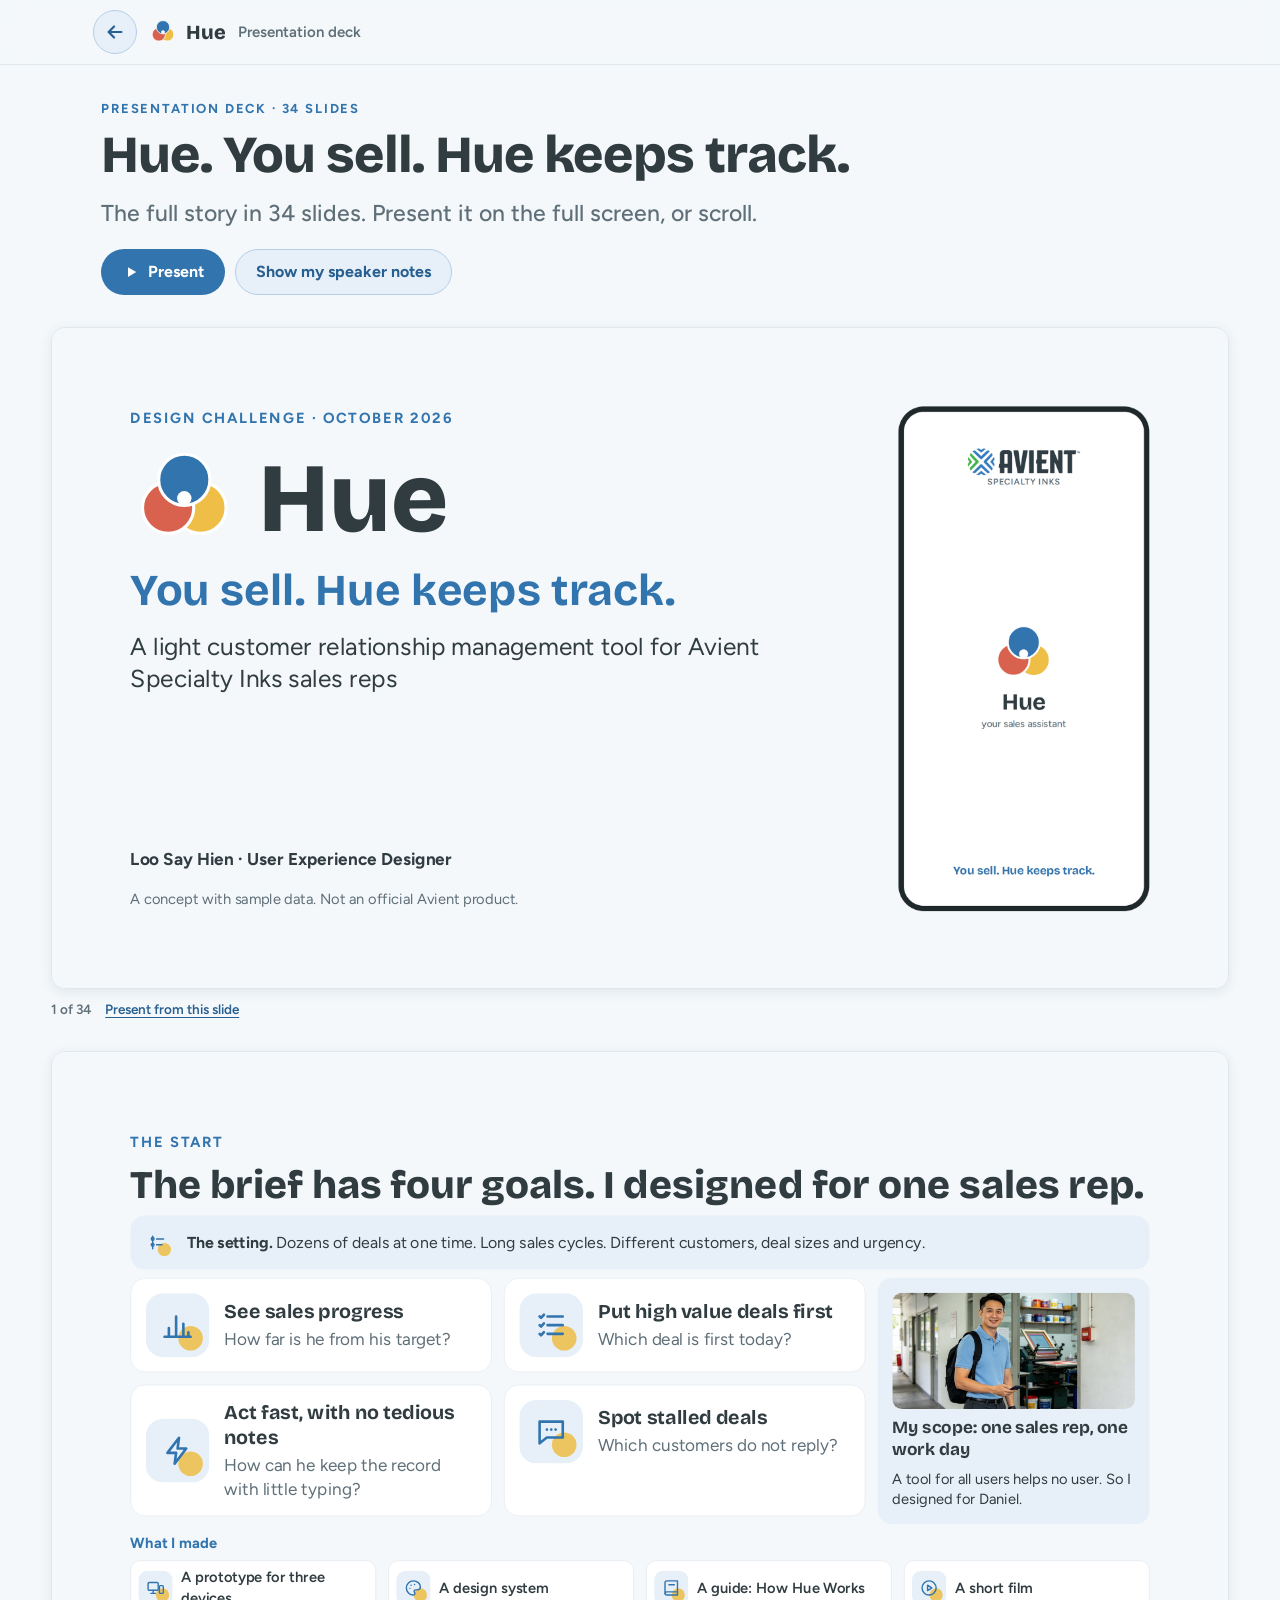
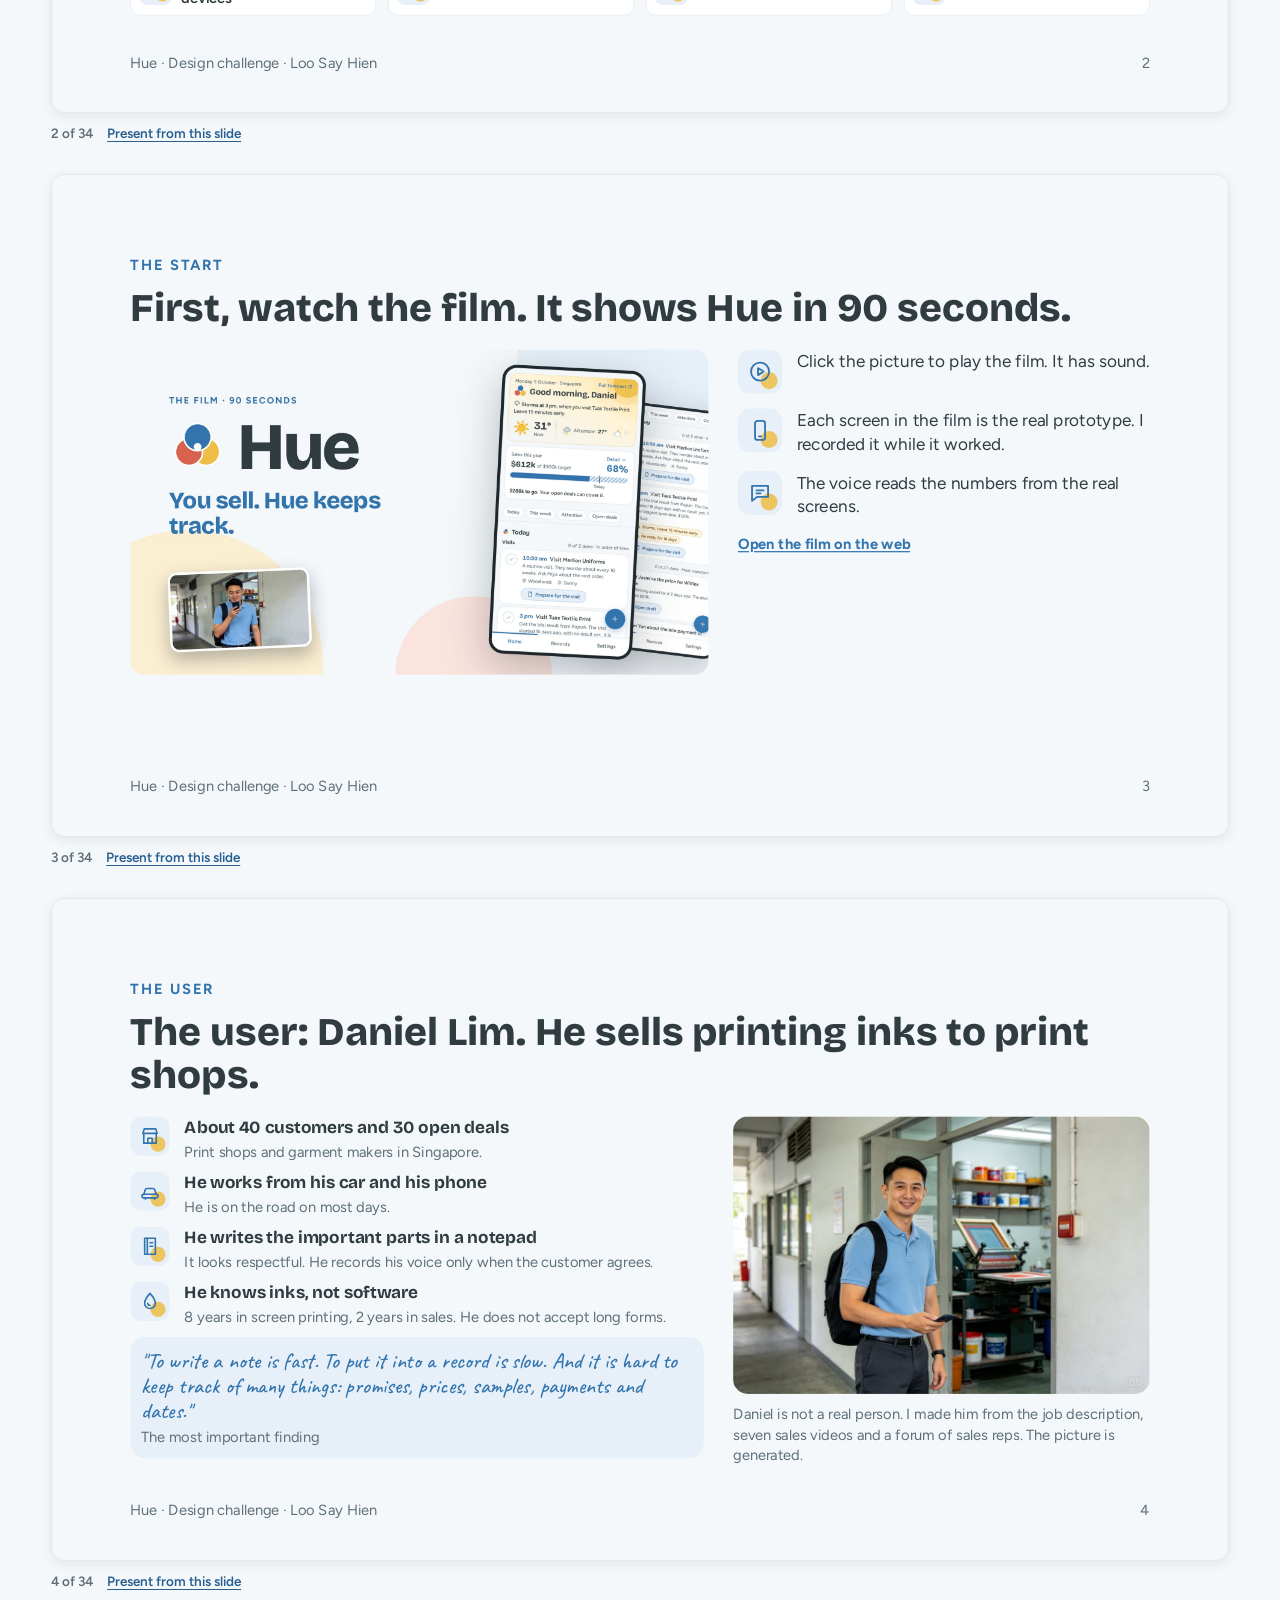
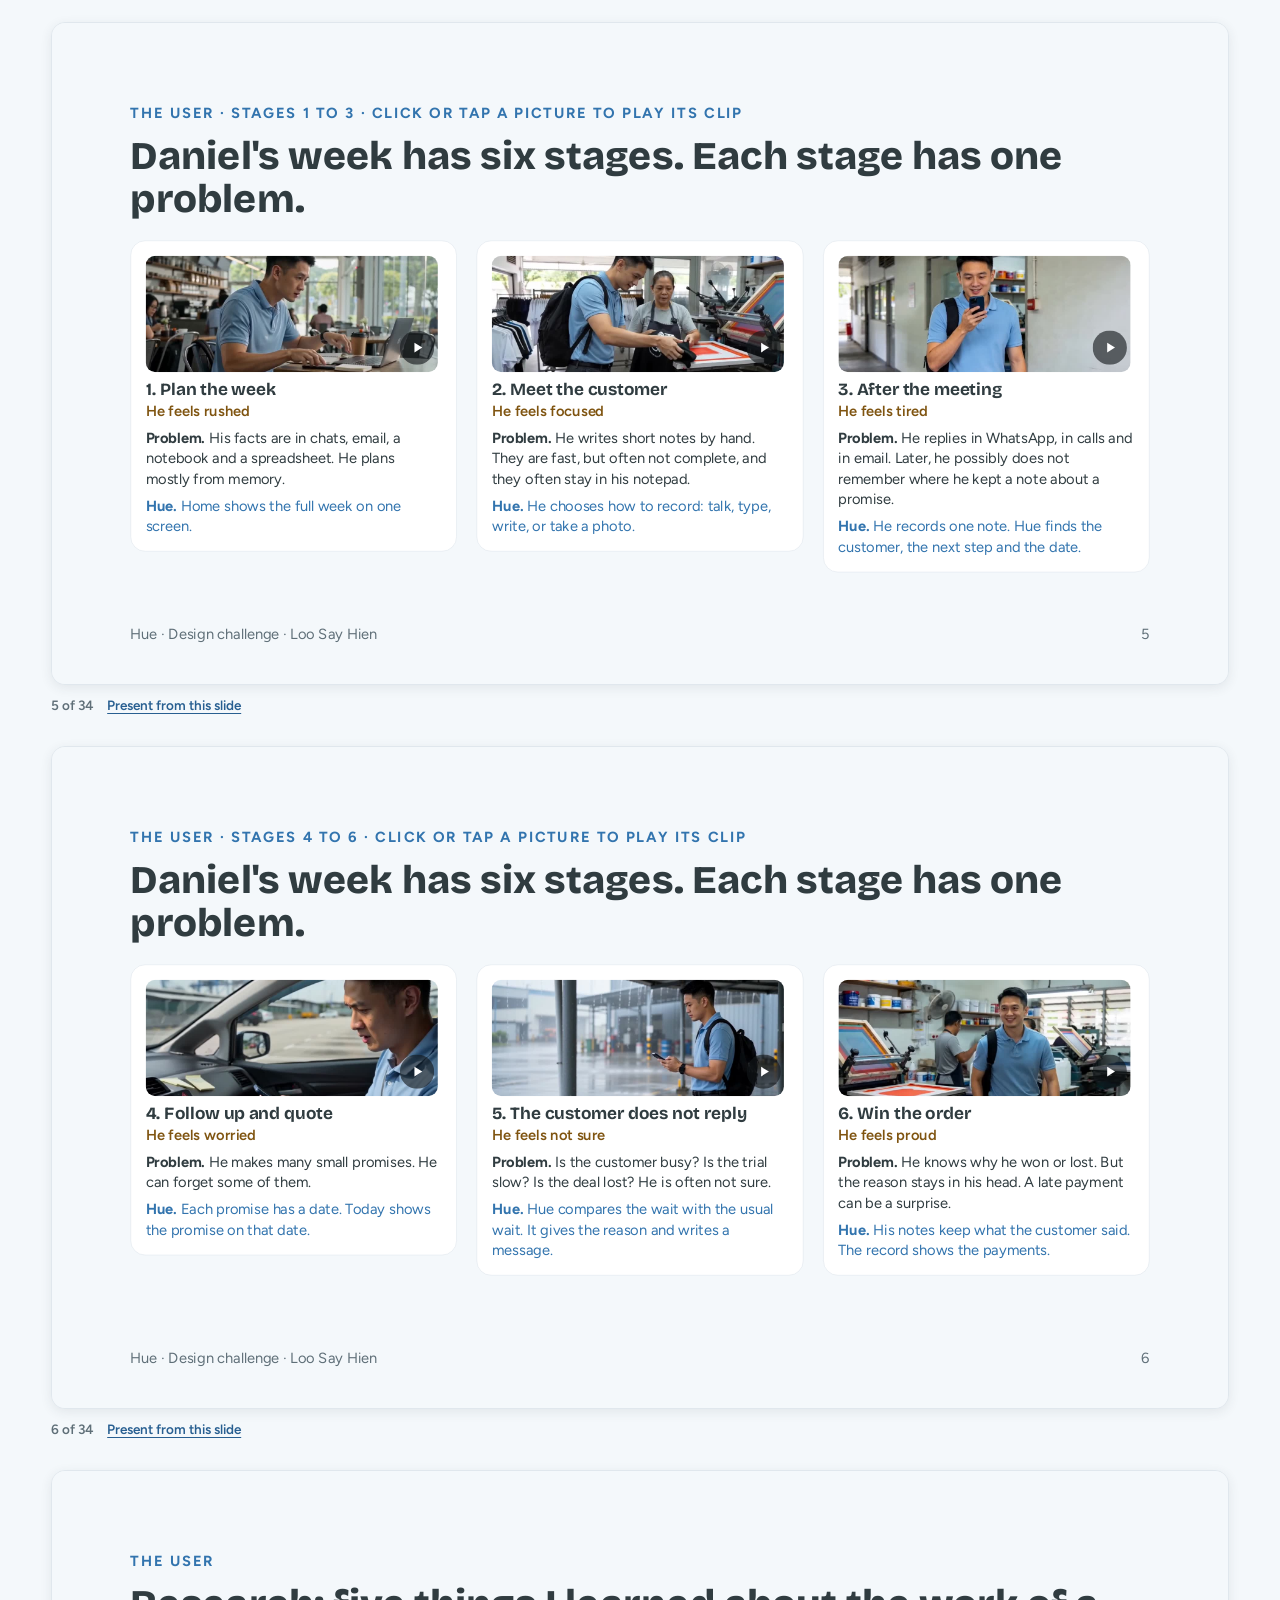
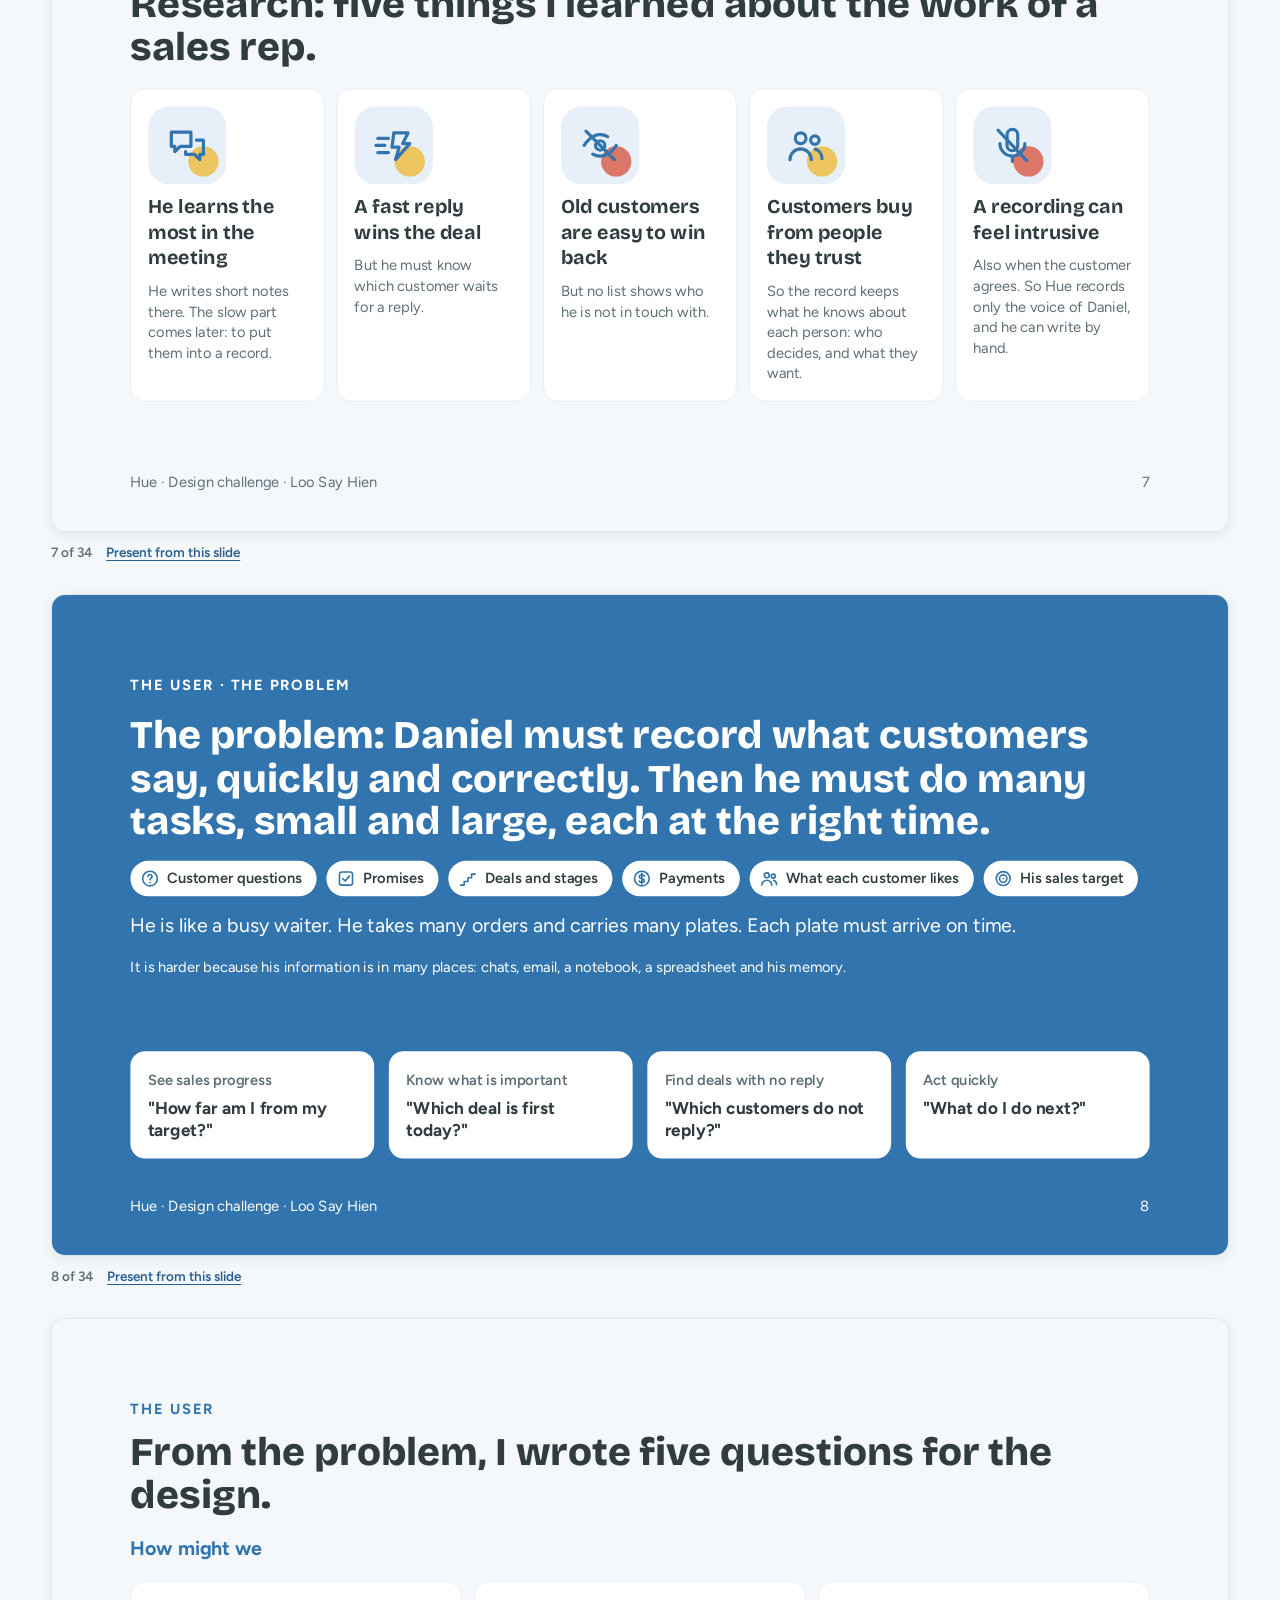
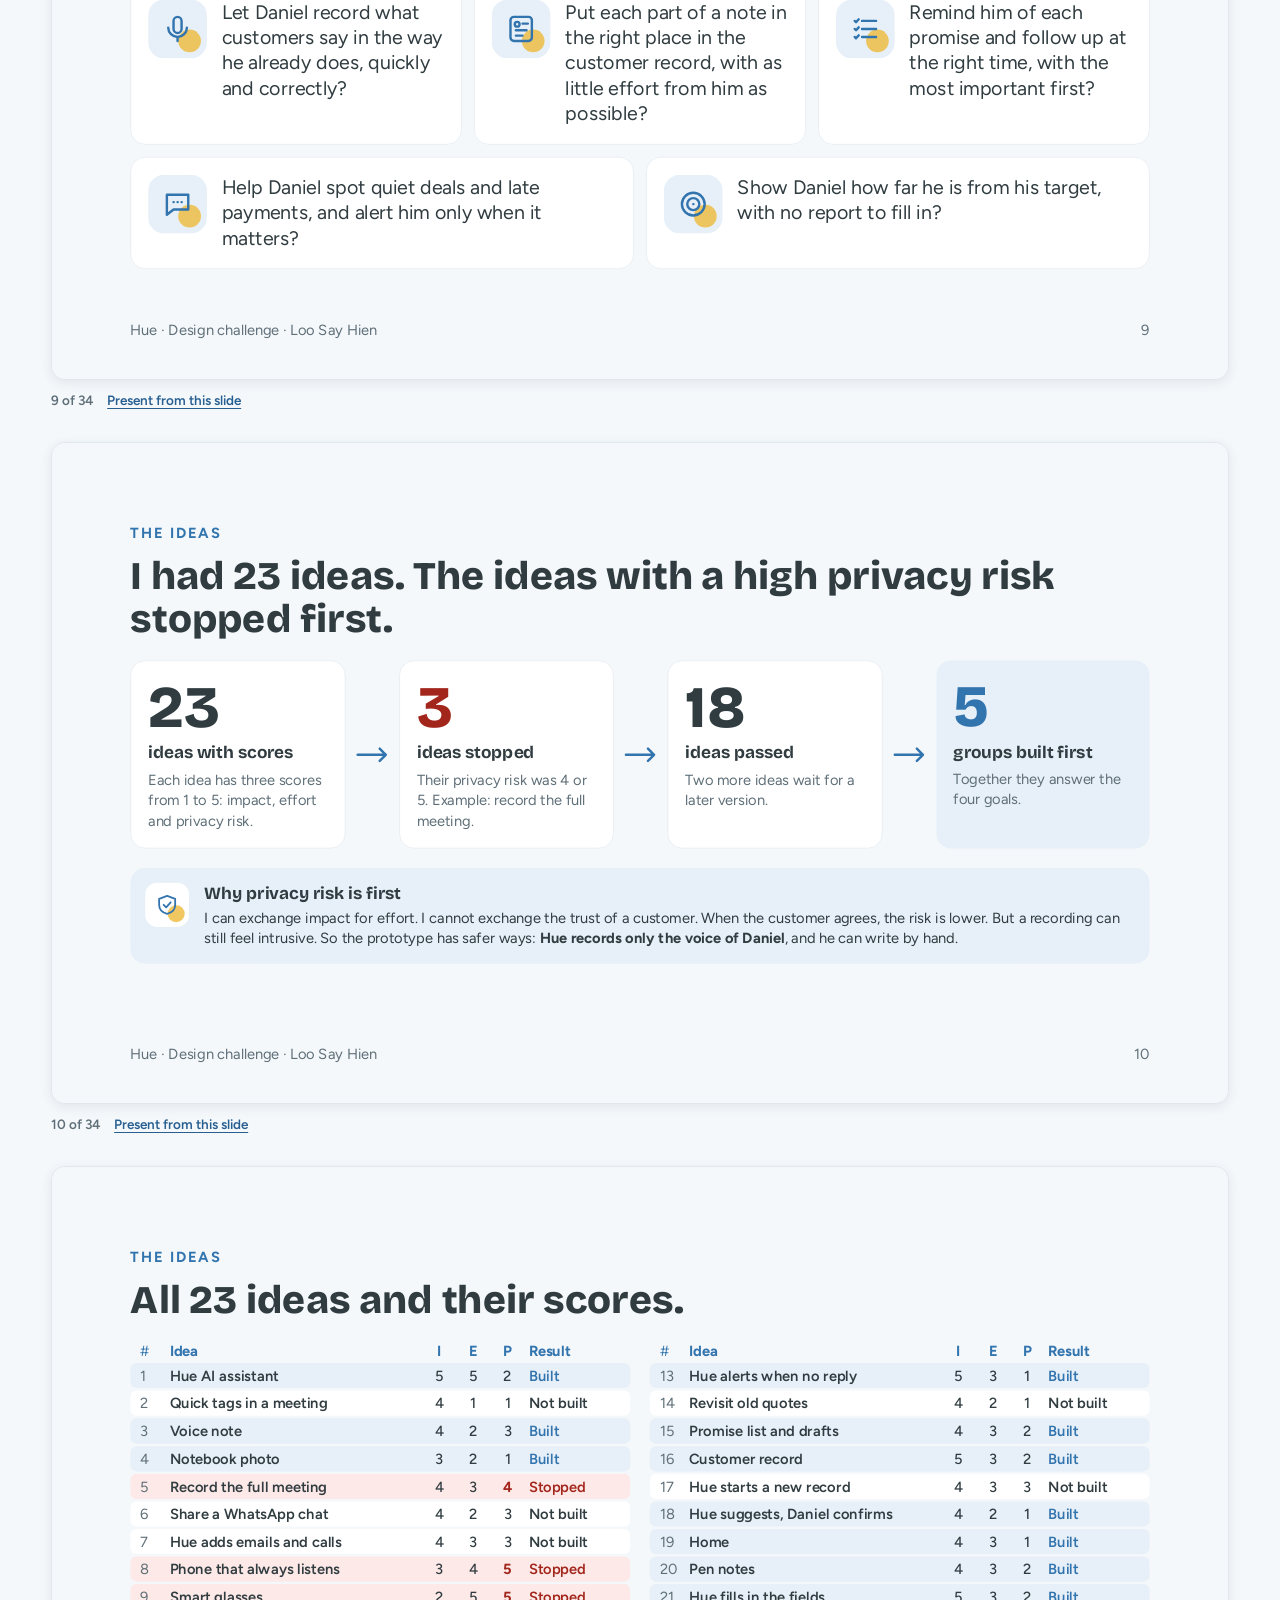
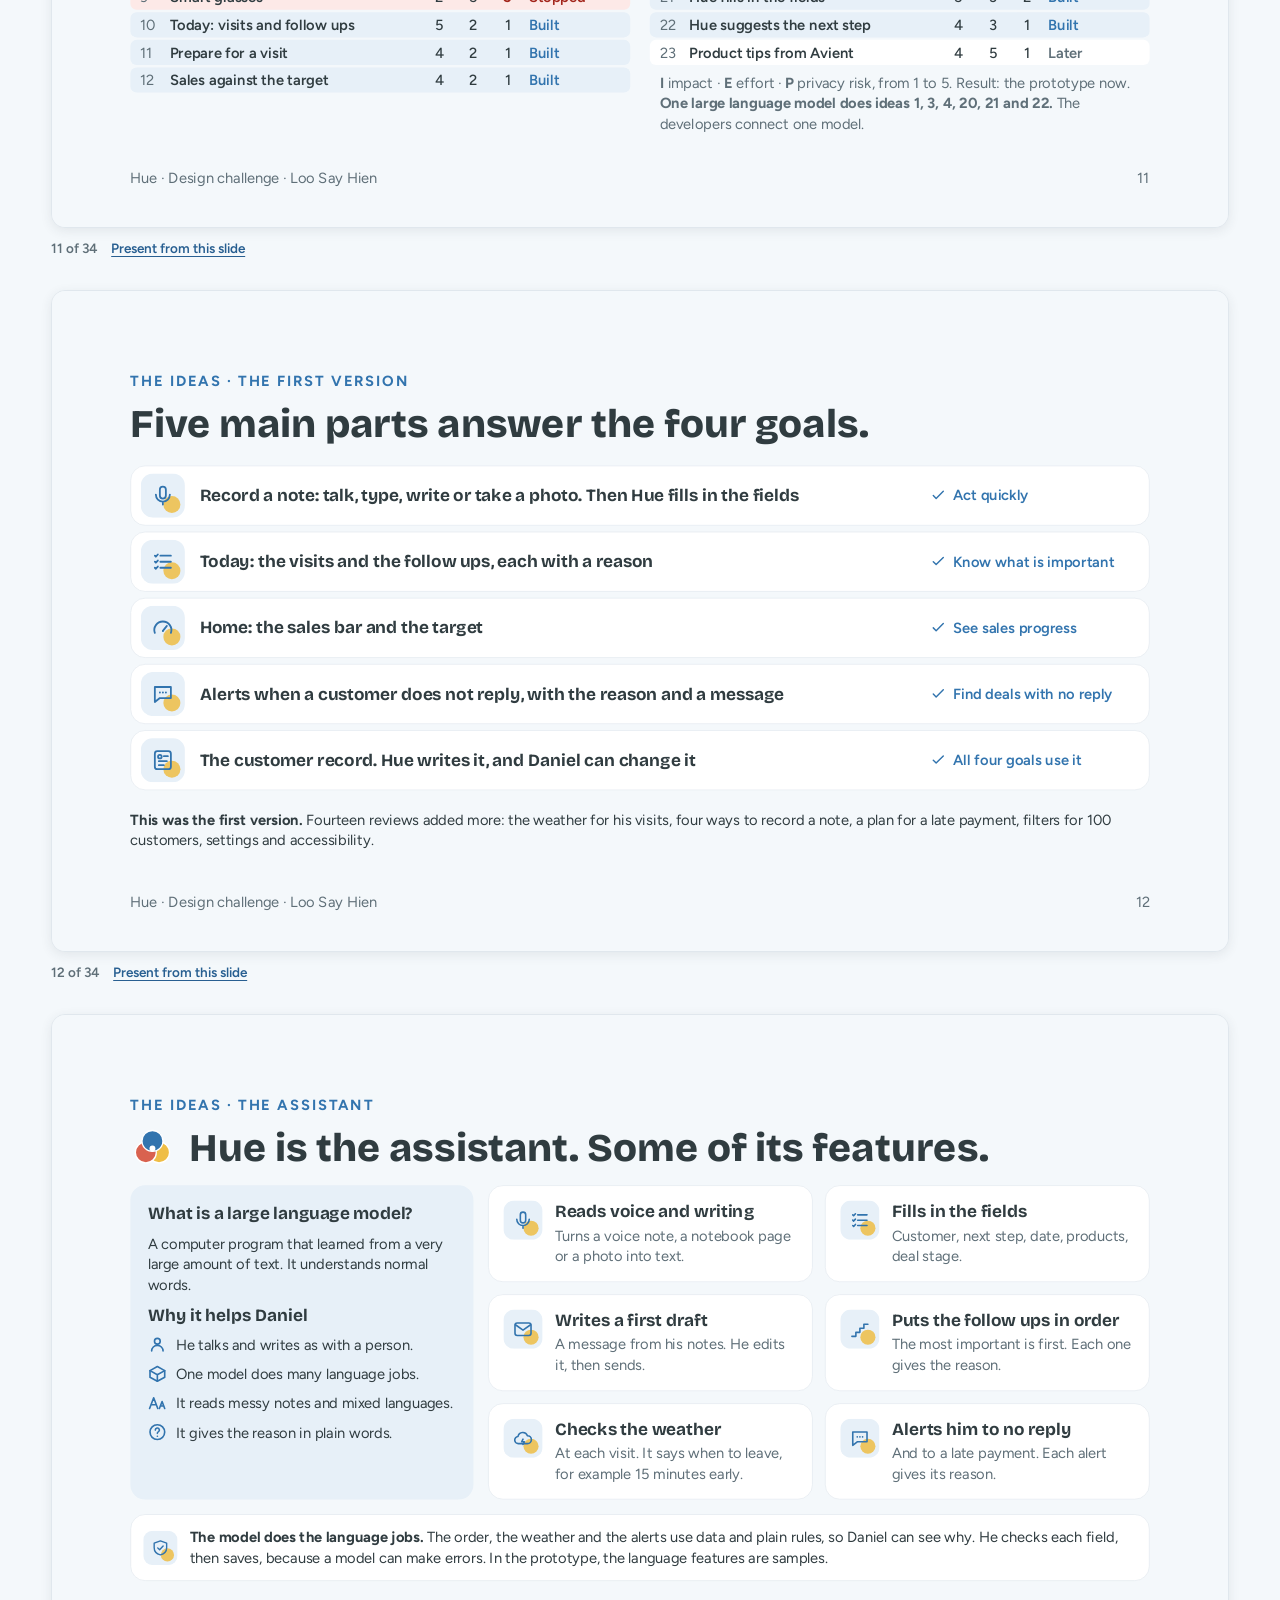
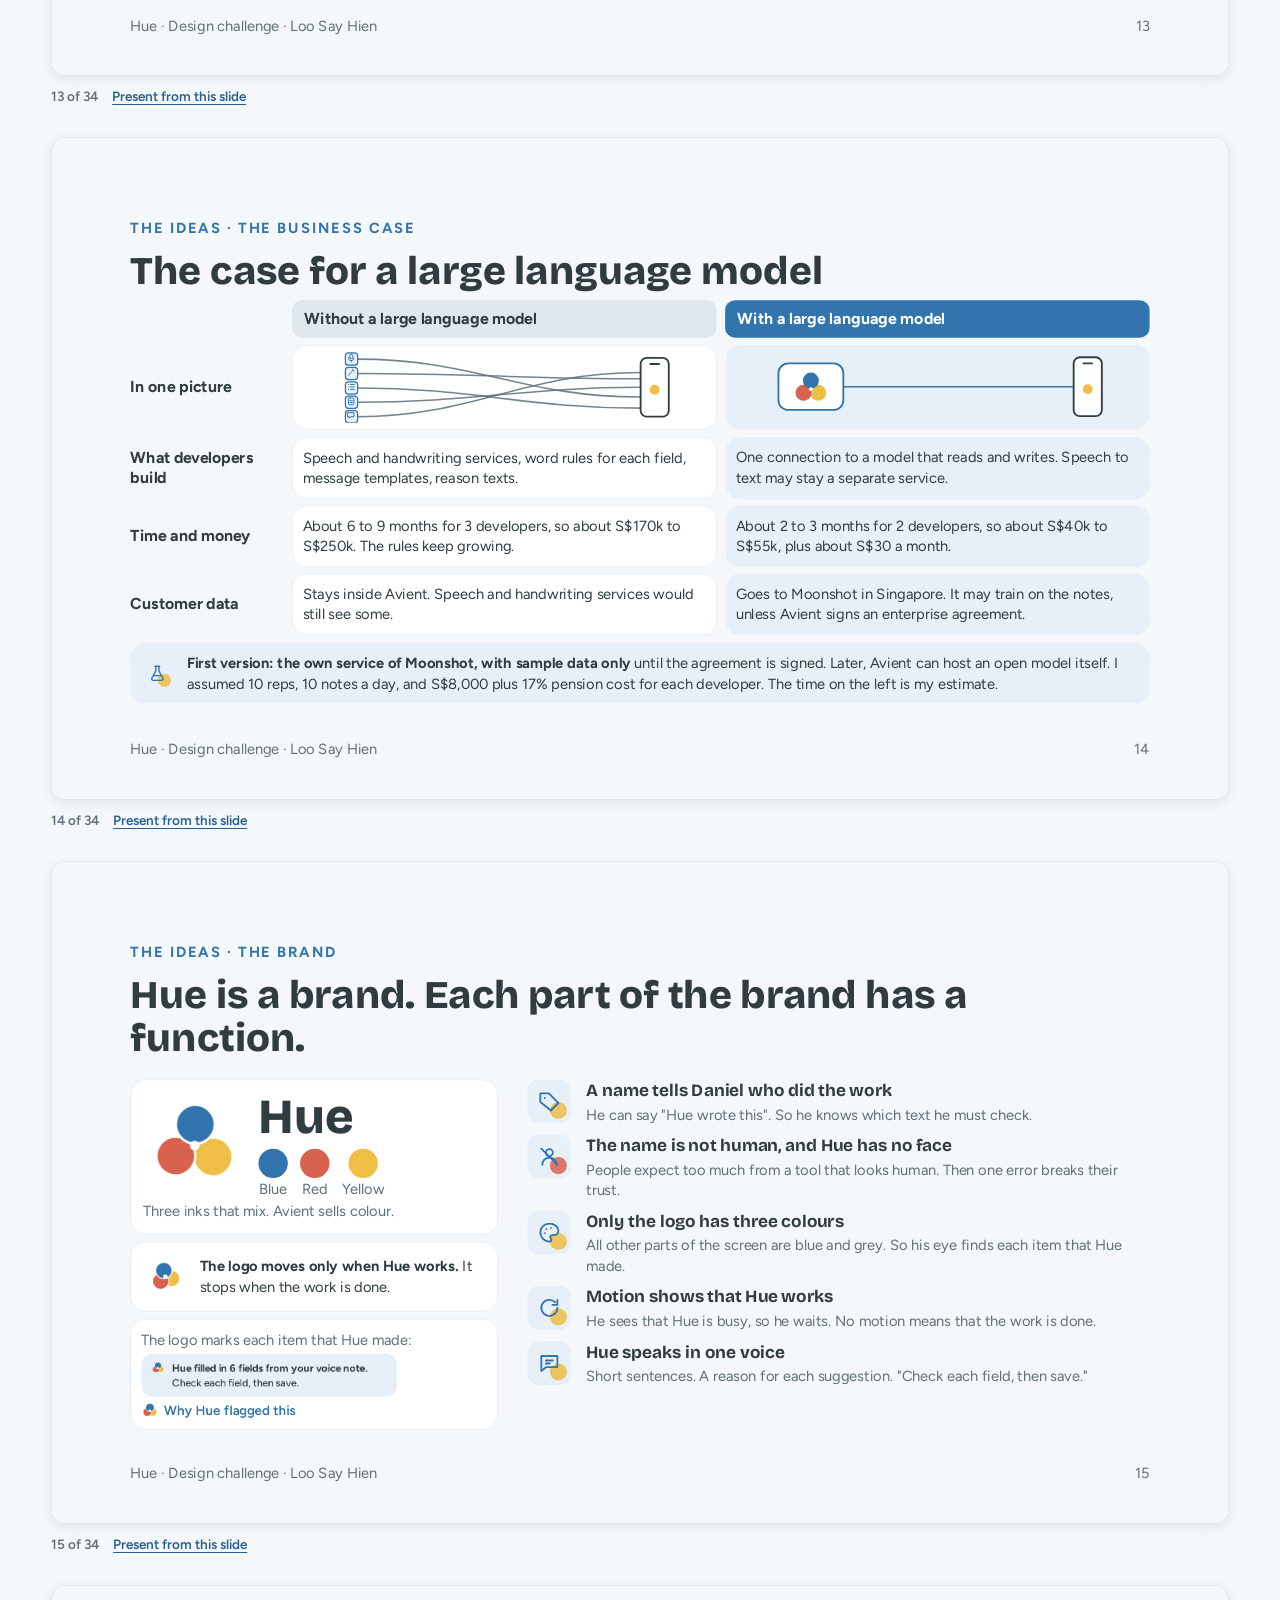
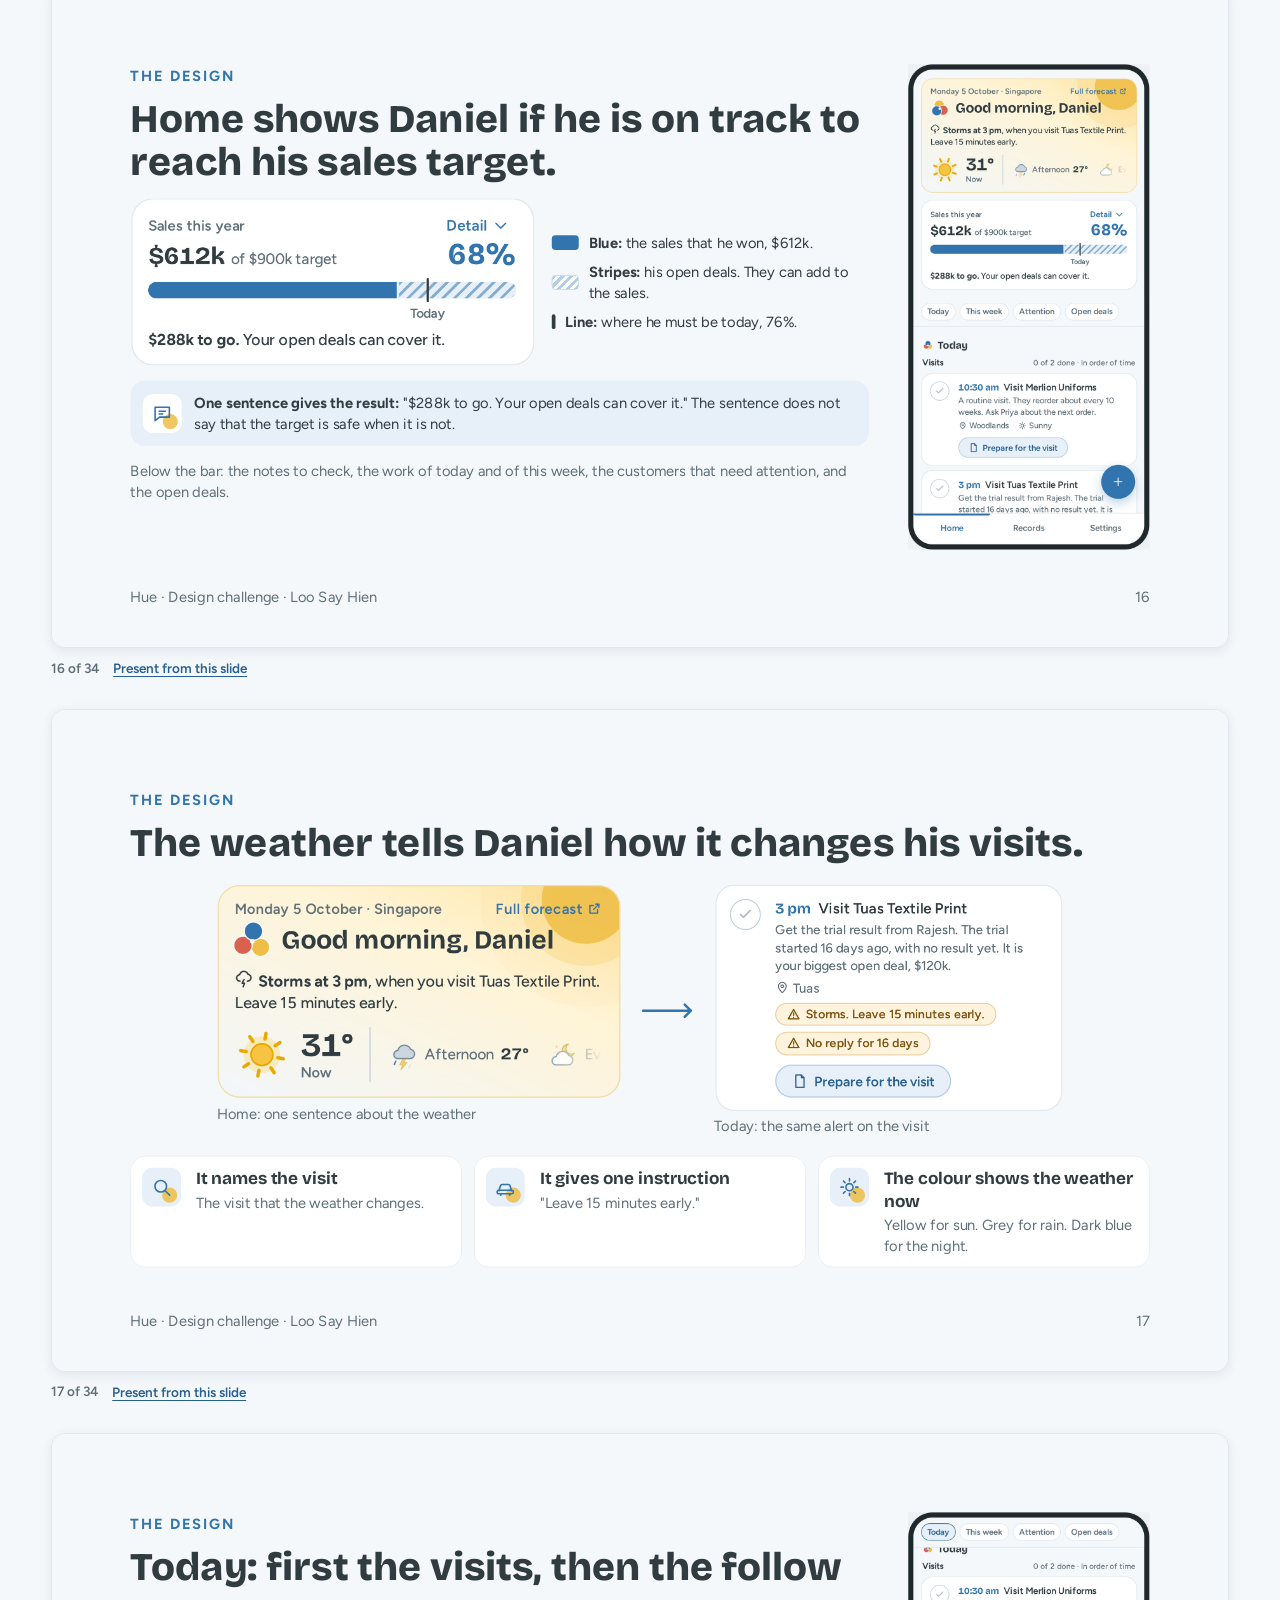
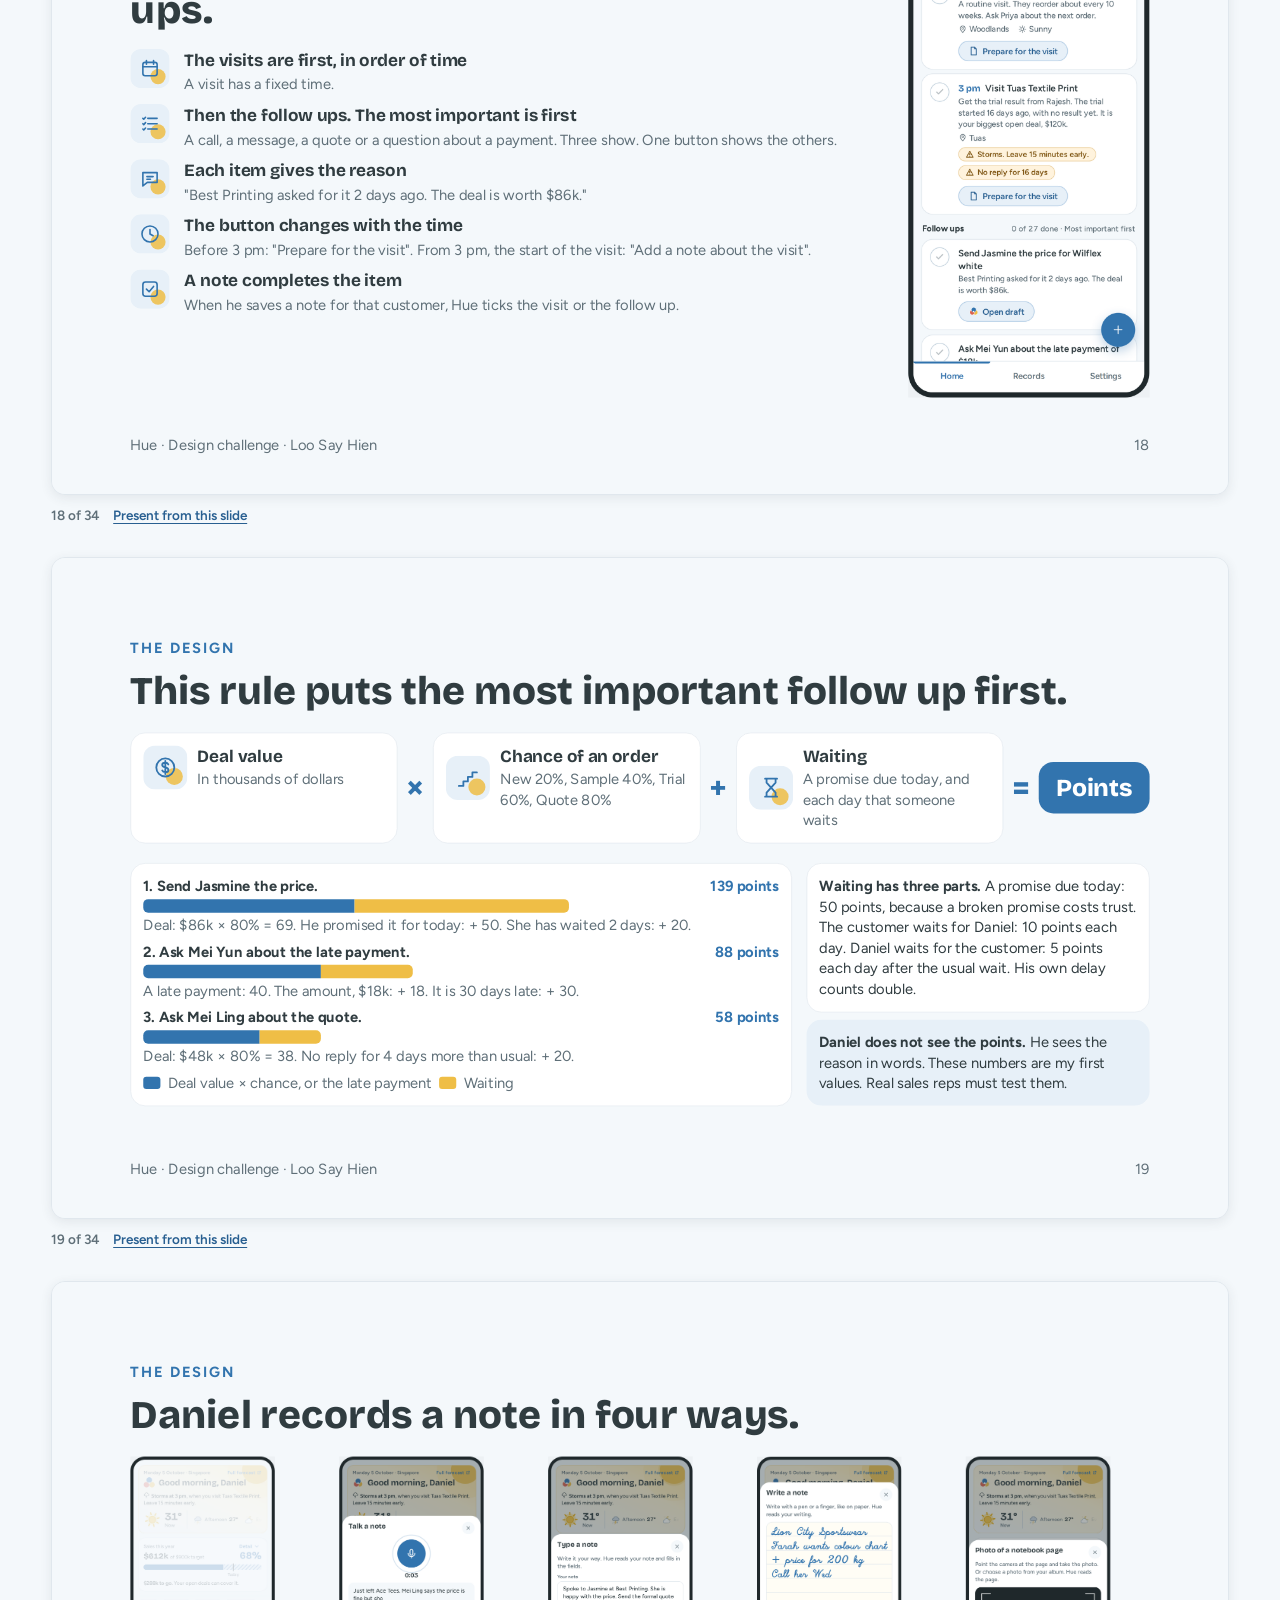
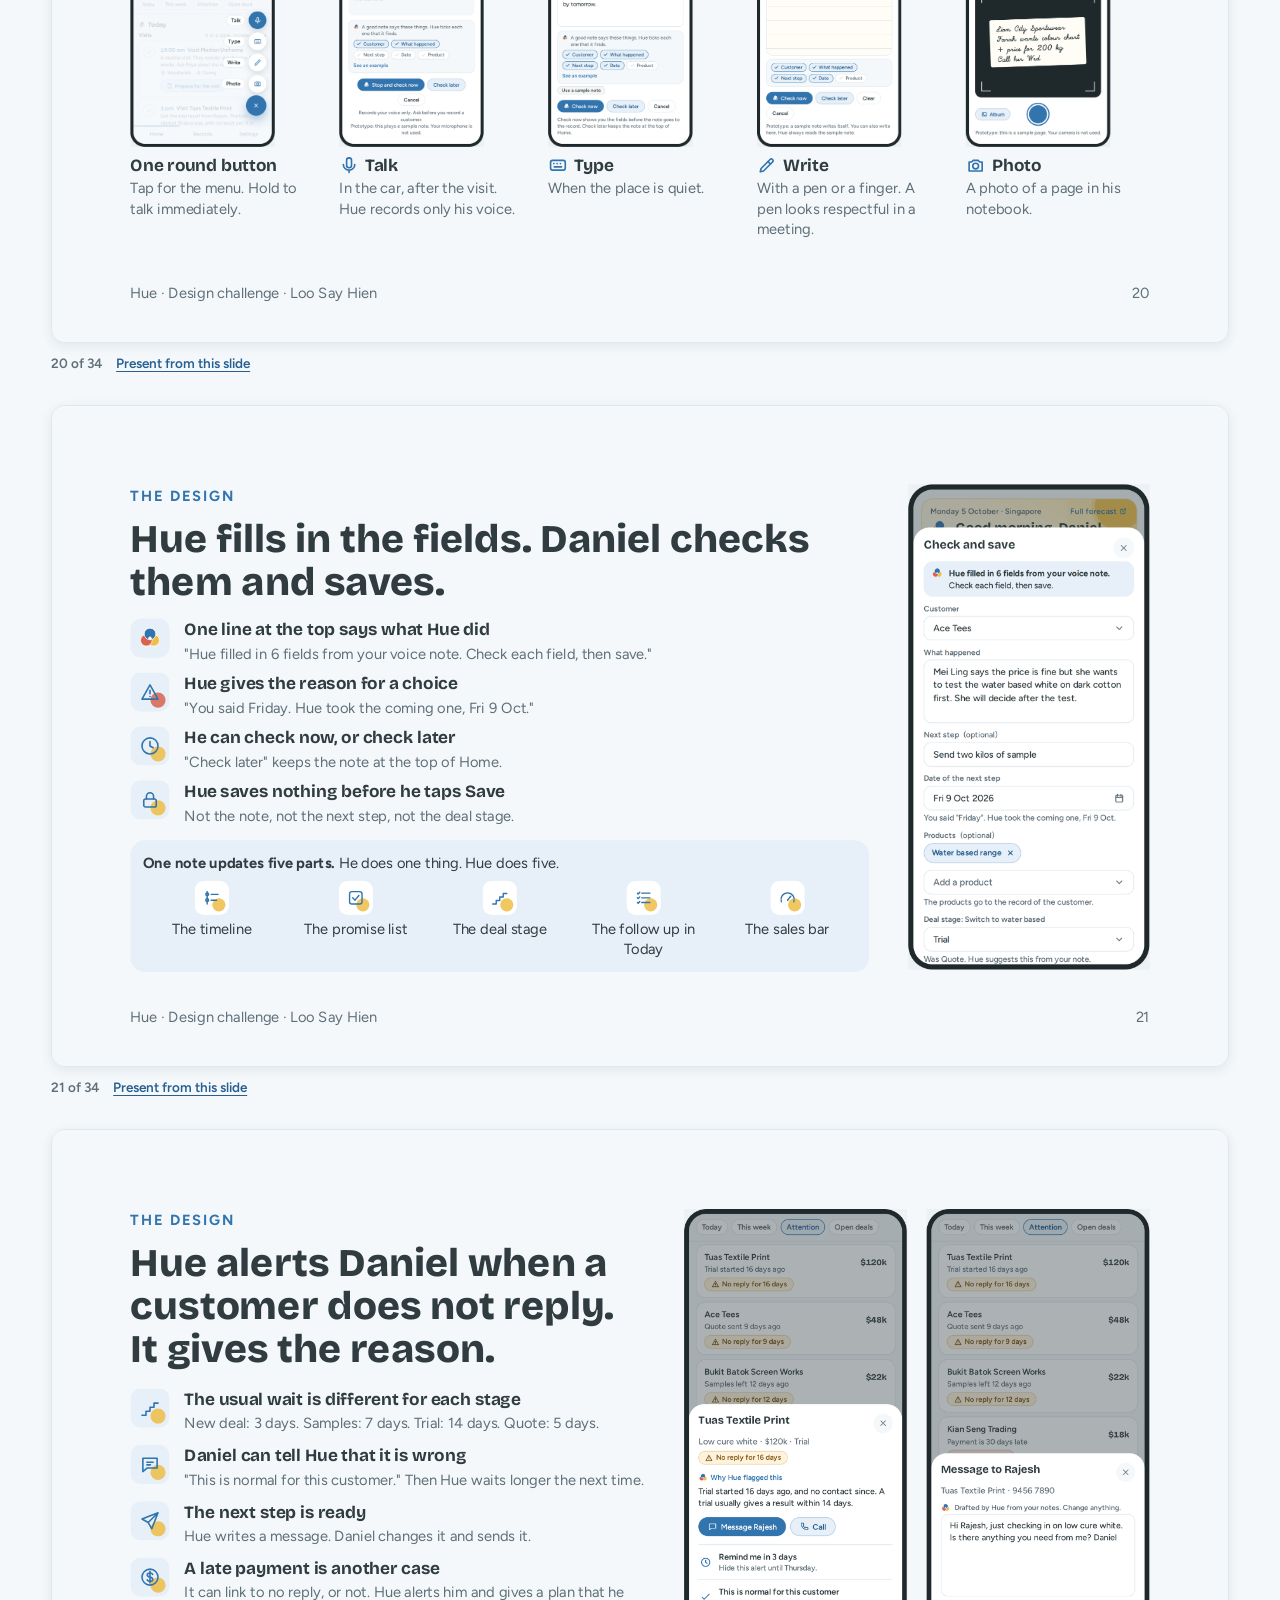
==== commit a0b22531: "Review 6: page 9 wording, effort 5, old quotes, business case with checked numbers and two diagrams " ====
--- a/deck/index.html
+++ b/deck/index.html
@@ -475,7 +475,7 @@
 <div style="flex:1;display:flex;flex-direction:column;gap:8px;background:#FFFFFF;border:1px solid #E0E7ED;border-radius:24px;padding:28px">
 <div style="display:flex;flex-direction:row;gap:24px;align-items:flex-start">
 <div style="flex:none"><svg width="96" height="96" viewBox="0 0 96 96" fill="none"><g transform="scale(2.1818)"><rect width="44" height="44" rx="12" fill="#E7F0F8"/><circle cx="31" cy="31" r="8.5" fill="#EFBE46" opacity=".85"/><g transform="translate(10 10)" stroke="#3274AE" stroke-width="1.8" stroke-linecap="round" stroke-linejoin="round"><path d="M4 5h16v11H9l-5 4z"/><path d="M9 10.5h.1M12 10.5h.1M15 10.5h.1"/></g></g></svg></div>
-<p style="font-size:32px;line-height:1.3;color:#303C40;flex:1">Make customers with no reply easy to see, and not alert Daniel too often?</p>
+<p style="font-size:32px;line-height:1.3;color:#303C40;flex:1">Help Daniel spot quiet deals and late payments, and alert him only when it matters?</p>
 </div>
 </div>
 <div style="flex:1;display:flex;flex-direction:column;gap:8px;background:#FFFFFF;border:1px solid #E0E7ED;border-radius:24px;padding:28px">
@@ -556,7 +556,7 @@
 <p style="width:36px;font-size:24px;line-height:1.3;color:#5F6F78">1</p>
 <p style="flex:1;font-size:24px;line-height:1.3;font-weight:600;color:#303C40">Hue AI assistant</p>
 <p style="width:44px;font-size:24px;line-height:1.3;text-align:center;font-weight:500;color:#303C40">5</p>
-<p style="width:44px;font-size:24px;line-height:1.3;text-align:center;font-weight:500;color:#303C40">4</p>
+<p style="width:44px;font-size:24px;line-height:1.3;text-align:center;font-weight:500;color:#303C40">5</p>
 <p style="width:44px;font-size:24px;line-height:1.3;text-align:center;font-weight:500;color:#303C40">2</p>
 <p style="width:150px;font-size:24px;line-height:1.3;font-weight:600;color:#3274AE">Built</p>
 </div>
@@ -668,7 +668,7 @@
 </div>
 <div style="display:flex;flex-direction:row;gap:12px;align-items:center;background:#FFFFFF;border-radius:10px;padding:5px 16px">
 <p style="width:36px;font-size:24px;line-height:1.3;color:#5F6F78">14</p>
-<p style="flex:1;font-size:24px;line-height:1.3;font-weight:600;color:#303C40">Old quote list</p>
+<p style="flex:1;font-size:24px;line-height:1.3;font-weight:600;color:#303C40">Revisit old quotes</p>
 <p style="width:44px;font-size:24px;line-height:1.3;text-align:center;font-weight:500;color:#303C40">4</p>
 <p style="width:44px;font-size:24px;line-height:1.3;text-align:center;font-weight:500;color:#303C40">2</p>
 <p style="width:44px;font-size:24px;line-height:1.3;text-align:center;font-weight:500;color:#303C40">1</p>
@@ -754,7 +754,7 @@
 <p style="font-size:24px;color:#5F6F78">11</p>
 </div>
 
-</section></div><p class="num"><span>11 of 34</span><button class="go" data-i="10">Present from this slide</button></p><p class="note"><b>Notes.</b> These are all 23 ideas with their scores. The last column shows the prototype now. The blue rows are built. The red rows stopped because of privacy risk. Idea 1 is Hue. One large language model can do many of these jobs: it turns speech into text, reads handwriting, fills in the fields and writes drafts. So the developers connect one model. Then they test each job with real notes.</p></article>
+</section></div><p class="num"><span>11 of 34</span><button class="go" data-i="10">Present from this slide</button></p><p class="note"><b>Notes.</b> These are all 23 ideas with their scores. The last column shows the prototype now. The blue rows are built. The red rows stopped because of privacy risk. Idea 1 is Hue. One large language model can do many of these jobs: it turns speech into text, reads handwriting, fills in the fields and writes drafts. So the developers connect one model. Then they test each job with real notes. Idea 1 has effort 5, because it is the biggest part of Hue. Idea 14 is a list of old quotes to follow up again. I did not build it, because the No reply alert already catches a quote that goes quiet. I would build a separate list only if reps say that old quotes often become orders later. This is a test on the page about assumptions.</p></article>
 <article class="fr" id="core"><div class="box"><section class="sl" id="s-core" aria-label="Slide 12" data-transition="fade" style="background:#F4F8FB;color:#303C40;font-family:'Figtree', Arial, sans-serif;padding:128px 128px 160px;display:flex;flex-direction:column;gap:32px">
 <div style="display:flex;flex-direction:column;gap:16px">
 <p style="font-size:24px;font-weight:700;letter-spacing:3px;text-transform:uppercase;color:#3274AE">The ideas · The first version</p>
@@ -924,58 +924,58 @@
 </div>
 
 </section></div><p class="num"><span>13 of 34</span><button class="go" data-i="12">Present from this slide</button></p><p class="note"><b>Notes.</b> Now I show the assistant in one view. Hue is the assistant in the tool. Here are some of its features. It turns a voice note, a notebook page or a photo into text. It fills in the fields. It writes a first draft of a message. It puts the follow ups in order, with the most important first. It checks the weather at each visit, and it says when to leave, for example 15 minutes early. And it alerts Daniel to a customer with no reply and to a late payment, with the reason. Some of these features need language skills. For these, a large language model helps. A large language model is a computer program that learned from a very large amount of text. It understands normal words. So Daniel does not need forms or fixed commands. He talks and writes as with a person, and the model can read short words, messy notes and mixed languages. Other features, like the order, the weather and the alerts, use data and plain rules. So Daniel can see why. A large language model can make errors, so Daniel checks each field, then saves. In this prototype, the language features are samples. Each feature has a switch in Settings, so Daniel decides what Hue does for him.</p></article>
-<article class="fr" id="llmcase"><div class="box"><section class="sl" id="s-llmcase" aria-label="Slide 14" data-transition="fade" style="background:#F4F8FB;color:#303C40;font-family:'Figtree', Arial, sans-serif;padding:128px 128px 160px;display:flex;flex-direction:column;gap:14px">
+<article class="fr" id="llmcase"><div class="box"><section class="sl" id="s-llmcase" aria-label="Slide 14" data-transition="fade" style="background:#F4F8FB;color:#303C40;font-family:'Figtree', Arial, sans-serif;padding:128px 128px 160px;display:flex;flex-direction:column;gap:12px">
 <div style="display:flex;flex-direction:column;gap:16px">
 <p style="font-size:24px;font-weight:700;letter-spacing:3px;text-transform:uppercase;color:#3274AE">The ideas · The business case</p>
 <h2 style="font-family:'Bricolage Grotesque', Arial, sans-serif;font-size:64px;font-weight:800;line-height:1.1;color:#303C40">The case for a large language model</h2>
 </div>
-<div style="display:flex;flex-direction:row;gap:16px">
-<div style="width:300px;flex:none"></div>
-<div style="flex:1;background:#E0E7ED;border-radius:16px;padding:12px 20px"><p style="font-size:26px;font-weight:700;color:#303C40">Without a large language model</p></div>
-<div style="flex:1;background:#3274AE;border-radius:16px;padding:12px 20px"><p style="font-size:26px;font-weight:700;color:#FFFFFF">With a large language model</p></div>
-</div>
-<div style="display:flex;flex-direction:column;gap:12px">
-<div style="display:flex;flex-direction:row;gap:16px;align-items:stretch">
-<div style="width:300px;flex:none;display:flex;align-items:center"><p style="font-size:26px;font-weight:700;line-height:1.3;color:#303C40">What developers build</p></div>
-<div style="flex:1;display:flex;flex-direction:column;gap:0px;background:#FFFFFF;border:1px solid #E0E7ED;border-radius:24px;padding:20px">
-<p style="font-size:24px;line-height:1.4;color:#303C40">Many parts: speech to text, handwriting reading, word rules for each field, message templates, texts for the reasons.</p>
-</div>
-<div style="flex:1;display:flex;flex-direction:column;gap:0px;background:#E7F0F8;border-radius:24px;padding:20px">
-<p style="font-size:24px;line-height:1.4;color:#303C40">One connection to one model, with clear instructions. Speech to text may stay a separate service.</p>
-</div>
-</div>
-<div style="display:flex;flex-direction:row;gap:16px;align-items:stretch">
-<div style="width:300px;flex:none;display:flex;align-items:center"><p style="font-size:26px;font-weight:700;line-height:1.3;color:#303C40">Time to a first version</p></div>
-<div style="flex:1;display:flex;flex-direction:column;gap:0px;background:#FFFFFF;border:1px solid #E0E7ED;border-radius:24px;padding:20px">
-<p style="font-size:24px;line-height:1.4;color:#303C40">About 9 months for 3 developers.</p>
-</div>
-<div style="flex:1;display:flex;flex-direction:column;gap:0px;background:#E7F0F8;border-radius:24px;padding:20px">
-<p style="font-size:24px;line-height:1.4;color:#303C40">About 2 months for 2 developers, to connect and test.</p>
-</div>
-</div>
-<div style="display:flex;flex-direction:row;gap:16px;align-items:stretch">
-<div style="width:300px;flex:none;display:flex;align-items:center"><p style="font-size:26px;font-weight:700;line-height:1.3;color:#303C40">Upkeep</p></div>
-<div style="flex:1;display:flex;flex-direction:column;gap:0px;background:#FFFFFF;border:1px solid #E0E7ED;border-radius:24px;padding:20px">
-<p style="font-size:24px;line-height:1.4;color:#303C40">The rules must grow with each new word, language and habit of the reps.</p>
-</div>
-<div style="flex:1;display:flex;flex-direction:column;gap:0px;background:#E7F0F8;border-radius:24px;padding:20px">
-<p style="font-size:24px;line-height:1.4;color:#303C40">The model already knows many words and languages. Developers update the instructions and test again.</p>
-</div>
-</div>
-<div style="display:flex;flex-direction:row;gap:16px;align-items:stretch">
-<div style="width:300px;flex:none;display:flex;align-items:center"><p style="font-size:26px;font-weight:700;line-height:1.3;color:#303C40">Money, as an example</p></div>
-<div style="flex:1;display:flex;flex-direction:column;gap:0px;background:#FFFFFF;border:1px solid #E0E7ED;border-radius:24px;padding:20px">
-<p style="font-size:24px;line-height:1.4;color:#303C40">About $270k for the team, then the cost of upkeep.</p>
-</div>
-<div style="flex:1;display:flex;flex-direction:column;gap:0px;background:#E7F0F8;border-radius:24px;padding:20px">
-<p style="font-size:24px;line-height:1.4;color:#303C40">About $40k for the team, plus a usage fee of about $200 to $1,000 a month.</p>
-</div>
-</div>
-</div>
-<div style="display:flex;flex-direction:column;gap:0px;background:#E7F0F8;border-radius:24px;padding:20px">
+<div style="display:flex;flex-direction:row;gap:14px">
+<div style="width:250px;flex:none"></div>
+<div style="flex:1;background:#E0E7ED;border-radius:16px;padding:10px 20px"><p style="font-size:26px;font-weight:700;color:#303C40">Without a large language model</p></div>
+<div style="flex:1;background:#3274AE;border-radius:16px;padding:10px 20px"><p style="font-size:26px;font-weight:700;color:#FFFFFF">With a large language model</p></div>
+</div>
+<div style="display:flex;flex-direction:row;gap:14px;align-items:stretch">
+<div style="width:250px;flex:none;display:flex;align-items:center"><p style="font-size:26px;font-weight:700;line-height:1.3;color:#303C40">In one picture</p></div>
+<div style="flex:1;display:flex;flex-direction:column;gap:0px;background:#FFFFFF;border:1px solid #E0E7ED;border-radius:24px;padding:10px">
+<div style="display:flex;flex-direction:row;justify-content:center"><svg width="600" height="116" viewBox="0 0 600 116" fill="none" aria-label="Five separate parts, each with its own line to the phone. The lines cross, so the picture looks busy."><path d="M60 12.0C250 12.0 330 74 522 74" stroke="#5F6F78" stroke-width="2.5" stroke-linecap="round" opacity=".85"/><path d="M60 35.5C250 35.5 330 44 522 44" stroke="#5F6F78" stroke-width="2.5" stroke-linecap="round" opacity=".85"/><path d="M60 59.0C250 59.0 330 92 522 92" stroke="#5F6F78" stroke-width="2.5" stroke-linecap="round" opacity=".85"/><path d="M60 82.5C250 82.5 330 58 522 58" stroke="#5F6F78" stroke-width="2.5" stroke-linecap="round" opacity=".85"/><path d="M60 106.0C250 106.0 330 34 522 34" stroke="#5F6F78" stroke-width="2.5" stroke-linecap="round" opacity=".85"/><rect x="40" y="2.0" width="20" height="20" rx="5" fill="#E7F0F8" stroke="#3274AE" stroke-width="2"/><rect x="47.0" y="4.0" width="5" height="7" rx="2.5" fill="none" stroke="#3274AE" stroke-width="1.6" stroke-linecap="round" stroke-linejoin="round"/><path d="M45.0 10.0a4.5 4.5 0 0 0 9 0M49.5 14.0v2.5" fill="none" stroke="#3274AE" stroke-width="1.6" stroke-linecap="round" stroke-linejoin="round"/><rect x="40" y="25.5" width="20" height="20" rx="5" fill="#E7F0F8" stroke="#3274AE" stroke-width="2"/><path d="M45.0 38.5L53.0 30.0M51.5 28.5l2.5 2.5" fill="none" stroke="#3274AE" stroke-width="1.6" stroke-linecap="round" stroke-linejoin="round"/><rect x="40" y="49.0" width="20" height="20" rx="5" fill="#E7F0F8" stroke="#3274AE" stroke-width="2"/><path d="M48.5 53.5h6M48.5 57.5h6M48.5 61.5h6M45.0 53.5h.1M45.0 57.5h.1M45.0 61.5h.1" fill="none" stroke="#3274AE" stroke-width="1.6" stroke-linecap="round" stroke-linejoin="round"/><rect x="40" y="72.5" width="20" height="20" rx="5" fill="#E7F0F8" stroke="#3274AE" stroke-width="2"/><rect x="45.0" y="75.5" width="9" height="11" rx="2" fill="none" stroke="#3274AE" stroke-width="1.6" stroke-linecap="round" stroke-linejoin="round"/><path d="M47.5 80.0h4M47.5 83.0h4" fill="none" stroke="#3274AE" stroke-width="1.6" stroke-linecap="round" stroke-linejoin="round"/><rect x="40" y="96.0" width="20" height="20" rx="5" fill="#E7F0F8" stroke="#3274AE" stroke-width="2"/><path d="M44.0 99.5h10v6.5h-5l-3 2.5v-2.5h-2z" fill="none" stroke="#3274AE" stroke-width="1.6" stroke-linecap="round" stroke-linejoin="round"/><rect x="522" y="10" width="46" height="96" rx="10" fill="#FFFFFF" stroke="#303C40" stroke-width="3"/><path d="M538 20h14" stroke="#303C40" stroke-width="3" stroke-linecap="round"/><circle cx="545" cy="62" r="8" fill="#EFBE46"/></svg></div>
+</div>
+<div style="flex:1;display:flex;flex-direction:column;gap:0px;background:#E7F0F8;border-radius:24px;padding:10px">
+<div style="display:flex;flex-direction:row;justify-content:center"><svg width="600" height="116" viewBox="0 0 600 116" fill="none" aria-label="One model with one line to the phone. The picture looks calm."><rect x="40" y="20" width="106" height="76" rx="16" fill="#FFFFFF" stroke="#3274AE" stroke-width="3"/><circle cx="105" cy="68" r="13" fill="#EFBE46"/><circle cx="81" cy="68" r="13" fill="#D9624F"/><circle cx="93" cy="48" r="13" fill="#3274AE"/><circle cx="93" cy="62" r="3" fill="#FFFFFF"/><path d="M146 58H522" stroke="#3274AE" stroke-width="2.5" stroke-linecap="round"/><rect x="522" y="10" width="46" height="96" rx="10" fill="#FFFFFF" stroke="#303C40" stroke-width="3"/><path d="M538 20h14" stroke="#303C40" stroke-width="3" stroke-linecap="round"/><circle cx="545" cy="62" r="8" fill="#EFBE46"/></svg></div>
+</div>
+</div>
+<div style="display:flex;flex-direction:column;gap:10px">
+<div style="display:flex;flex-direction:row;gap:14px;align-items:stretch">
+<div style="width:250px;flex:none;display:flex;align-items:center"><p style="font-size:26px;font-weight:700;line-height:1.3;color:#303C40">What developers build</p></div>
+<div style="flex:1;display:flex;flex-direction:column;gap:0px;background:#FFFFFF;border:1px solid #E0E7ED;border-radius:24px;padding:16px">
+<p style="font-size:24px;line-height:1.4;color:#303C40">Speech and handwriting services, word rules for each field, message templates, reason texts.</p>
+</div>
+<div style="flex:1;display:flex;flex-direction:column;gap:0px;background:#E7F0F8;border-radius:24px;padding:16px">
+<p style="font-size:24px;line-height:1.4;color:#303C40">One connection to a model that reads and writes. Speech to text may stay a separate service.</p>
+</div>
+</div>
+<div style="display:flex;flex-direction:row;gap:14px;align-items:stretch">
+<div style="width:250px;flex:none;display:flex;align-items:center"><p style="font-size:26px;font-weight:700;line-height:1.3;color:#303C40">Time and money</p></div>
+<div style="flex:1;display:flex;flex-direction:column;gap:0px;background:#FFFFFF;border:1px solid #E0E7ED;border-radius:24px;padding:16px">
+<p style="font-size:24px;line-height:1.4;color:#303C40">About 6 to 9 months for 3 developers, so about S$170k to S$250k. The rules keep growing.</p>
+</div>
+<div style="flex:1;display:flex;flex-direction:column;gap:0px;background:#E7F0F8;border-radius:24px;padding:16px">
+<p style="font-size:24px;line-height:1.4;color:#303C40">About 2 to 3 months for 2 developers, so about S$40k to S$55k, plus about S$30 a month.</p>
+</div>
+</div>
+<div style="display:flex;flex-direction:row;gap:14px;align-items:stretch">
+<div style="width:250px;flex:none;display:flex;align-items:center"><p style="font-size:26px;font-weight:700;line-height:1.3;color:#303C40">Customer data</p></div>
+<div style="flex:1;display:flex;flex-direction:column;gap:0px;background:#FFFFFF;border:1px solid #E0E7ED;border-radius:24px;padding:16px">
+<p style="font-size:24px;line-height:1.4;color:#303C40">Stays inside Avient. Speech and handwriting services would still see some.</p>
+</div>
+<div style="flex:1;display:flex;flex-direction:column;gap:0px;background:#E7F0F8;border-radius:24px;padding:16px">
+<p style="font-size:24px;line-height:1.4;color:#303C40">Goes to Moonshot in Singapore. It may train on the notes, unless Avient signs an enterprise agreement.</p>
+</div>
+</div>
+</div>
+<div style="display:flex;flex-direction:column;gap:0px;background:#E7F0F8;border-radius:24px;padding:16px">
 <div style="display:flex;flex-direction:row;gap:20px;align-items:center">
 <div style="flex:none"><svg width="56" height="56" viewBox="0 0 56 56" fill="none"><g transform="scale(1.2727)"><rect width="44" height="44" rx="12" fill="#E7F0F8"/><circle cx="31" cy="31" r="8.5" fill="#EFBE46" opacity=".85"/><g transform="translate(10 10)" stroke="#3274AE" stroke-width="1.8" stroke-linecap="round" stroke-linejoin="round"><path d="M9 3h6M10 3v6l-5 9a2 2 0 0 0 1.8 3h10.4a2 2 0 0 0 1.8-3l-5-9V3"/><path d="M7.5 15h9"/></g></g></svg></div>
-<p style="font-size:24px;line-height:1.4;color:#303C40;flex:1"><b>My first guesses, for the technology team to check.</b> I assumed $10k for each developer month, 100 sales reps, 10 notes a day, and 1 to 5 cents for each note. The choice has costs too: a usage fee, one supplier, privacy checks, and errors. So Daniel checks each field, then saves.</p>
+<p style="font-size:24px;line-height:1.4;color:#303C40;flex:1"><b>First version: the own service of Moonshot, with sample data only</b> until the agreement is signed. Later, Avient can host an open model itself. I assumed 10 reps, 10 notes a day, and S$8,000 plus 17% pension cost for each developer. The time on the left is my estimate.</p>
 </div>
 </div>
 <div style="position:absolute;left:128px;right:128px;bottom:64px;display:flex;flex-direction:row;justify-content:space-between">
@@ -983,7 +983,7 @@
 <p style="font-size:24px;color:#5F6F78">14</p>
 </div>
 
-</section></div><p class="num"><span>14 of 34</span><button class="go" data-i="13">Present from this slide</button></p><p class="note"><b>Notes.</b> Why would a company use a large language model? Here is the business case, with my first estimates. Without a model, developers must build many parts: speech to text, handwriting reading, word rules for each field, message templates and texts for the reasons. Each rule must grow with each new word, language and habit of the reps. With a model, developers make one connection and write clear instructions. Then they test each job with real notes. As an example, I assumed 10 thousand dollars for one developer month. Three developers for nine months cost about 270 thousand dollars. Two developers for two months cost about 40 thousand dollars. A model also has a usage fee. For 100 reps, with 10 notes a day and 1 to 5 cents for each note, this is about 200 to 1000 dollars a month. These numbers are my guesses. The technology team of Avient must check them. The choice has costs too: a supplier, privacy checks, and errors. So Daniel checks each field, then saves. Speech to text may still need a separate service.</p></article>
+</section></div><p class="num"><span>14 of 34</span><button class="go" data-i="13">Present from this slide</button></p><p class="note"><b>Notes.</b> Why a large language model? Here is the business case, with numbers that I checked. I say where a number is only my estimate. Without a model, developers must build many parts: speech to text, handwriting reading, word rules for each field, message templates and texts for the reasons. I found no public figure for this build, so the time is my estimate: 6 to 9 months for 3 developers. The rules also keep growing after the launch, with each new word, language and habit of the reps. With a model, one connection does the language work. Guides from two software companies give 6 to 10 weeks for one feature, or 4 to 8 weeks for a simple connection, plus 2 to 3 weeks to plan. For several features, I use 2 to 3 months for 2 developers, with tests on real notes. For money, a mid level backend developer in Singapore earns about 7 to 9 thousand Singapore dollars a month. A salary guide of March 2026 says so. I use 8 thousand. The employer adds 17 percent for the pension fund. So one developer month costs about 9.4 thousand dollars. Three developers for 6 to 9 months cost about 170 to 250 thousand. Two developers for 2 to 3 months cost about 40 to 55 thousand. The usage fee is small. For 10 reps with 10 notes a day, the list price of the Kimi K2.6 model gives about 30 Singapore dollars a month. A price list of August 2026 shows 0.75 US dollars for a million input tokens and 3.50 for output. Other sources show lower prices. The data row matters most. For the first version, Hue uses the own service of Moonshot, the company behind Kimi. Its terms say that Moonshot may use content to improve its models. To stop this, Avient must sign an enterprise agreement. Moonshot keeps data on servers in Singapore, but it does not say how long. So in the first version, Avient should use sample data only, until the agreement is signed. Later, if Hue grows to other teams, Avient can run an open model on its own servers. Then the data stays inside Avient. But the model is very large, so the hardware costs much more. That needs a new business case. Speech to text may stay a separate service, and I did not price it. The technology team of Avient must check all these numbers. Sources: the salary guide of SkillUp, the pension rules of Singapore, the price list of CostBench, the terms and the privacy policy of Moonshot, and the guides of RaftLabs and SFAI Labs.</p></article>
 <article class="fr" id="hue"><div class="box"><section class="sl" id="s-hue" aria-label="Slide 15" data-transition="fade" style="background:#F4F8FB;color:#303C40;font-family:'Figtree', Arial, sans-serif;padding:128px 128px 160px;display:flex;flex-direction:column;gap:32px">
 <div style="display:flex;flex-direction:column;gap:16px">
 <p style="font-size:24px;font-weight:700;letter-spacing:3px;text-transform:uppercase;color:#3274AE">The ideas · The brand</p>
@@ -1783,7 +1783,7 @@
 </div>
 <div style="display:flex;flex-direction:row;gap:32px;padding:5px 0;border-bottom:1px solid #E0E7ED">
 <p style="width:860px;font-size:24px;line-height:1.4;color:#303C40;font-weight:600">A customer who did not order can still order later</p>
-<p style="flex:1;font-size:24px;line-height:1.4;color:#5F6F78;font-weight:400">Ask how often an old quote became an order</p>
+<p style="flex:1;font-size:24px;line-height:1.4;color:#5F6F78;font-weight:400">Ask how often a quiet quote became an order later</p>
 </div>
 <div style="display:flex;flex-direction:row;gap:32px;padding:5px 0;border-bottom:1px solid #E0E7ED">
 <p style="width:860px;font-size:24px;line-height:1.4;color:#303C40;font-weight:600">A recording can feel intrusive, also with permission</p>
